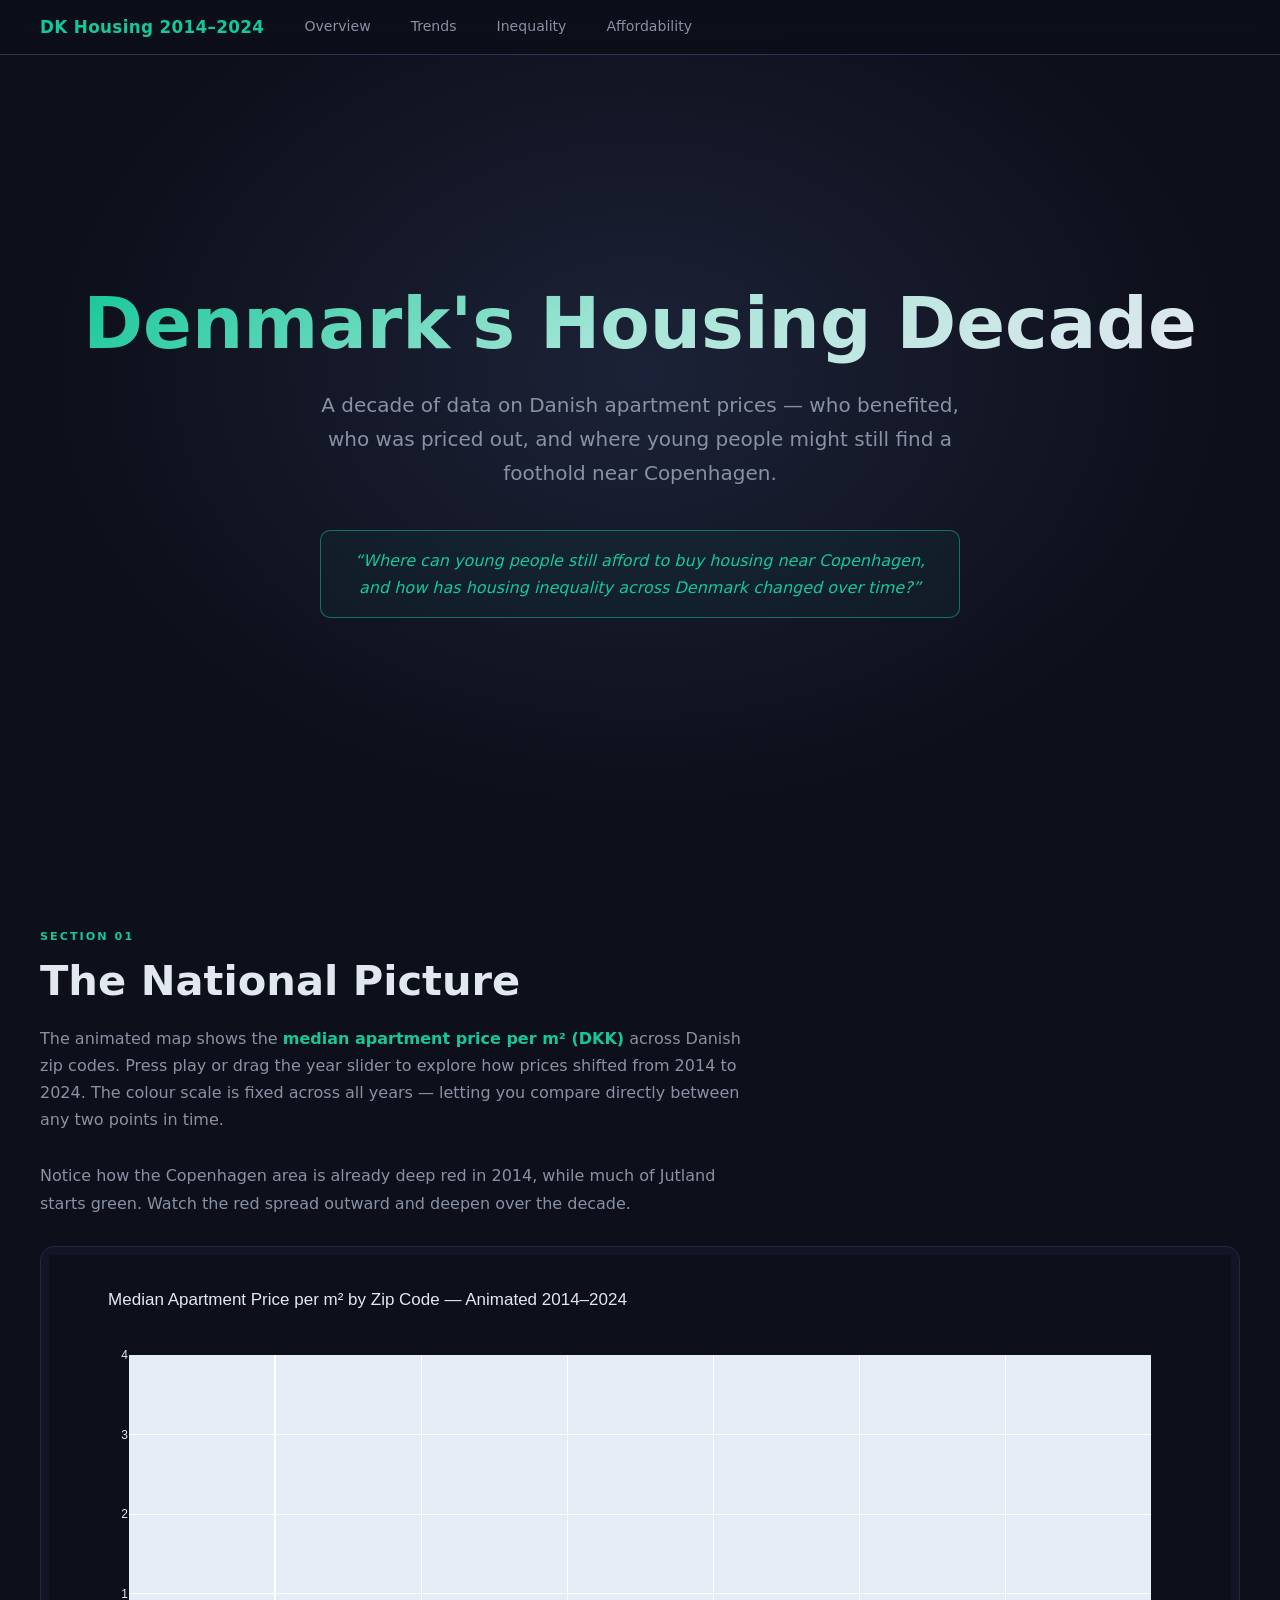
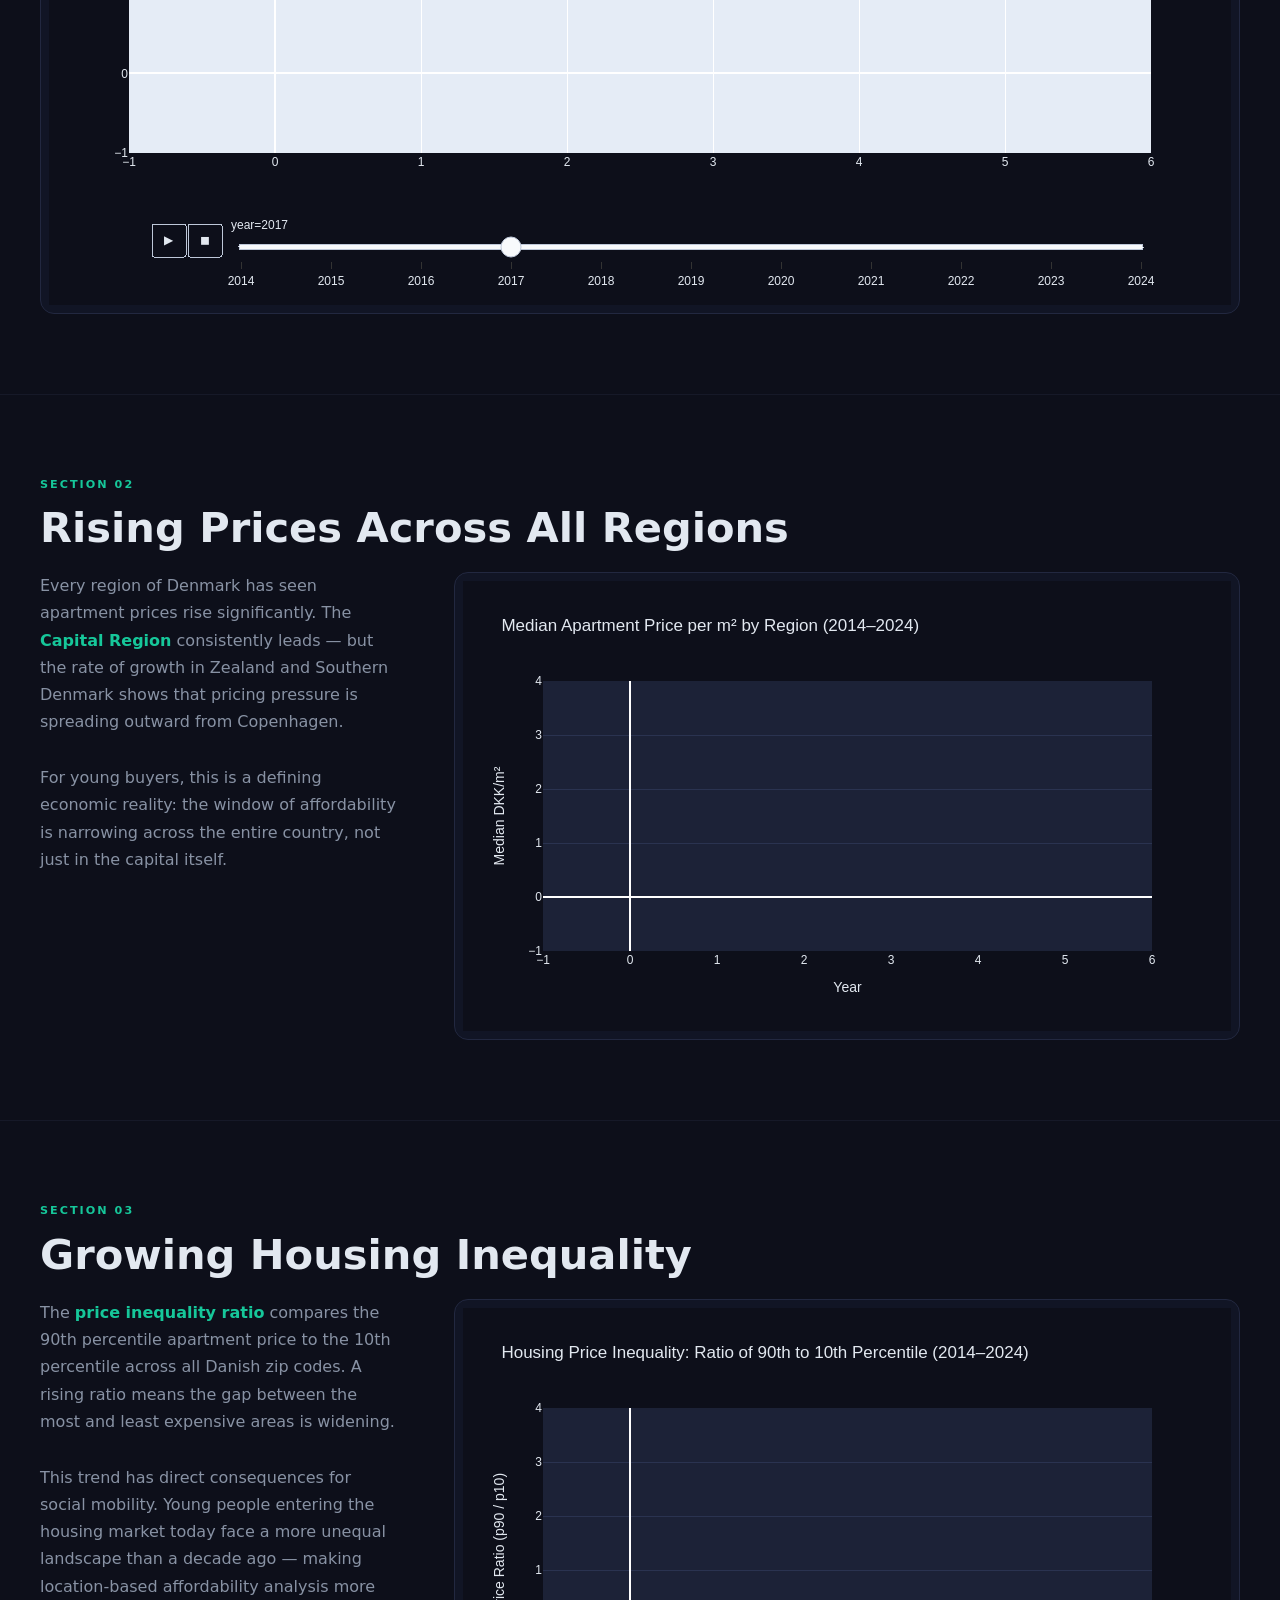
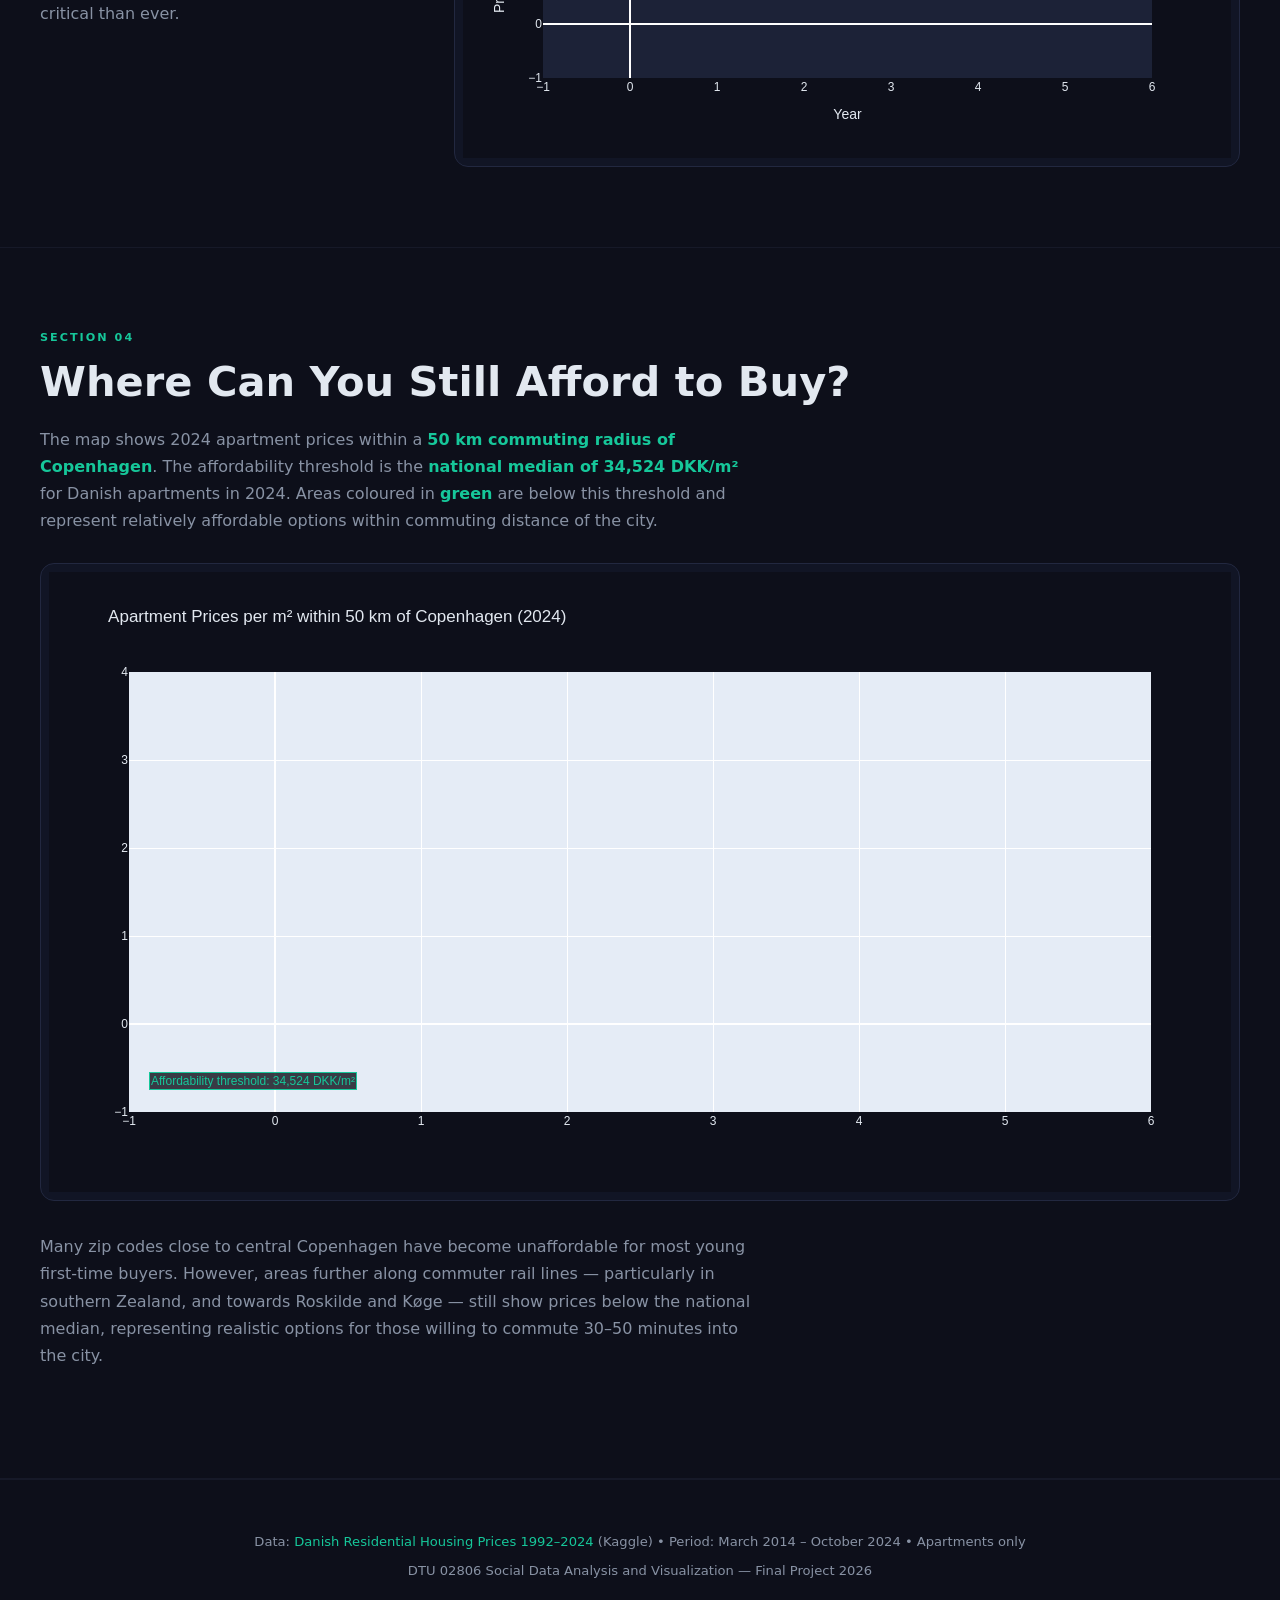
==== docs/index.html @ c6048ce7 "Add docs/index.html for GitHub Pages deployment Co-Authored-By: Claude Sonnet 4.6 <noreply@anthropic" ====
<!DOCTYPE html>
<html lang='en'>
<head>
  <meta charset='UTF-8'>
  <meta name='viewport' content='width=device-width, initial-scale=1.0'>
  <title>Denmark Housing Decade 2014–2024</title>
  <script src='https://cdn.plot.ly/plotly-latest.min.js'></script>
  <style>
    *, *::before, *::after { margin: 0; padding: 0; box-sizing: border-box; }
    html { scroll-behavior: smooth; }
    body { background: #0d0f1a; color: #e2e8f0; font-family: 'Segoe UI', system-ui, sans-serif; line-height: 1.7; }
    nav { position: sticky; top: 0; z-index: 100; background: rgba(13,15,26,0.92); backdrop-filter: blur(10px); border-bottom: 1px solid #2a3350; padding: 0.8rem 2.5rem; display: flex; align-items: center; gap: 2.5rem; }
    nav .logo { color: #16c79a; font-weight: 700; font-size: 1.05rem; text-decoration: none; letter-spacing: 0.02em; }
    nav a { color: #8892a4; text-decoration: none; font-size: 0.88rem; transition: color 0.2s; }
    nav a:hover { color: #16c79a; }
    .hero { min-height: 88vh; display: flex; flex-direction: column; justify-content: center; align-items: center; text-align: center; padding: 5rem 2rem; background: radial-gradient(ellipse at 50% 40%, #1c2237 0%, #0d0f1a 65%); }
    .hero h1 { font-size: clamp(2.2rem, 6vw, 4.5rem); font-weight: 800; line-height: 1.1; background: linear-gradient(140deg, #16c79a 0%, #a8e6d8 50%, #e2e8f0 100%); -webkit-background-clip: text; -webkit-text-fill-color: transparent; background-clip: text; margin-bottom: 1.5rem; }
    .hero .sub { font-size: clamp(1rem, 2.5vw, 1.25rem); color: #8892a4; max-width: 680px; margin-bottom: 2.5rem; }
    .hero .rq { font-size: 1rem; color: #16c79a; border: 1px solid rgba(22,199,154,0.5); border-radius: 10px; padding: 1rem 2rem; max-width: 640px; font-style: italic; background: rgba(22,199,154,0.05); }
    .section { max-width: 1350px; margin: 0 auto; padding: 5rem 2.5rem; border-bottom: 1px solid #161928; }
    .section-label { text-transform: uppercase; letter-spacing: 0.18em; font-size: 0.7rem; color: #16c79a; margin-bottom: 0.6rem; font-weight: 600; }
    .section h2 { font-size: clamp(1.6rem, 4vw, 2.6rem); font-weight: 700; color: #e2e8f0; margin-bottom: 1.2rem; line-height: 1.2; }
    .narrative { font-size: 1rem; color: #8892a4; max-width: 720px; margin-bottom: 1.8rem; }
    .split { display: grid; grid-template-columns: 1fr 2.2fr; gap: 3.5rem; align-items: start; }
    @media (max-width: 860px) { .split { grid-template-columns: 1fr; } }
    .chart-wrap { background: #111525; border: 1px solid #222840; border-radius: 14px; overflow: hidden; padding: 0.5rem; }
    .full-chart { background: #111525; border: 1px solid #222840; border-radius: 14px; padding: 0.5rem; margin-top: 1.5rem; overflow: hidden; }
    .hl { color: #16c79a; font-weight: 600; }
    footer { text-align: center; padding: 3rem 2rem 4rem; color: #8892a4; font-size: 0.82rem; border-top: 1px solid #161928; line-height: 2.2; }
    footer a { color: #16c79a; text-decoration: none; }
    footer a:hover { text-decoration: underline; }
  </style>
</head>
<body>

<nav>
  <a href='#top' class='logo'>DK Housing 2014–2024</a>
  <a href='#overview'>Overview</a>
  <a href='#trends'>Trends</a>
  <a href='#inequality'>Inequality</a>
  <a href='#affordability'>Affordability</a>
</nav>

<section class='hero' id='top'>
  <h1>Denmark's Housing Decade</h1>
  <p class='sub'>A decade of data on Danish apartment prices &mdash; who benefited, who was priced out, and where young people might still find a foothold near Copenhagen.</p>
  <p class='rq'>&ldquo;Where can young people still afford to buy housing near Copenhagen, and how has housing inequality across Denmark changed over time?&rdquo;</p>
</section>

<section class='section' id='overview'>
  <p class='section-label'>Section 01</p>
  <h2>The National Picture</h2>
  <p class='narrative'>The animated map shows the <span class='hl'>median apartment price per m&sup2; (DKK)</span> across Danish zip codes. Press play or drag the year slider to explore how prices shifted from 2014 to 2024. The colour scale is fixed across all years &mdash; letting you compare directly between any two points in time.</p>
  <p class='narrative'>Notice how the Copenhagen area is already deep red in 2014, while much of Jutland starts green. Watch the red spread outward and deepen over the decade.</p>
  <div class='full-chart'><div>                            <div id="7a8310d8-0411-41b0-a565-6539578265a7" class="plotly-graph-div" style="height:650px; width:100%;"></div>            <script>                window.PLOTLYENV=window.PLOTLYENV || {};                                if (document.getElementById("7a8310d8-0411-41b0-a565-6539578265a7")) {                    Plotly.newPlot(                        "7a8310d8-0411-41b0-a565-6539578265a7",                        [{"customdata":{"dtype":"f8","bdata":"[base64]\u002fpN++1ktAYHZPHhYqKUAAAAAAAKyQQAAAACDy8uZAAAAAAAAA8D\u002fJ5T+k39ZLQJkqGJXUKSlAAAAAAADAkEAAAADASjbbQAAAAAAAAPA\u002fAiuHFtnWS0AMk6mCUSkpQAAAAAAAQJFAAAAAwBgd4kAAAAAAAADwP+VhodY010tAXrpJDAIrKUAAAAAAAEyRQAAAAOA9F9ZAAAAAAAAA8D\u002flYaHWNNdLQNEi2\u002fl+KilAAAAAAABgkUAAAADgZSrnQAAAAAAAAAhAkDF3LSHXS0C30QDeAikpQAAAAAAAdJFAAAAAYKCS4UAAAAAAAADwP0i\[base64]\[base64]\u002fSL99HTjXS0ATYcPTKyUpQAAAAAAAyJJAAAAAoJbz4UAAAAAAAADwP+Y\u002fpN++1ktARwN4CyQoKUAAAAAAANCSQAAAAADo2NtAAAAAAAAA8D8730+Nl9ZLQC2yne+nJilAAAAAAADUkkAAAADARqnhQAAAAAAAAPA\u002fkQ96NqvWS0C6SQwCKycpQAAAAAAA2JJAAAAAALA15UAAAAAAAADwPx+F61G41ktADwu1pnknKUAAAAAAAOCSQAAAAOAsI+FAAAAAAAAAAECRD3o2q9ZLQBHHuriNJilAAAAAAADkkkAAAADAnC\u002fiQAAAAAAAAAhAEFg5tMjWS0ARx7q4jSYpQAAAAAAA6JJAAAAAgOOh4UAAAAAAAADwPx+F61G41ktAZmZmZmYmKUAAAAAAAOySQAAAAAC\u002f8uJAAAAAAAAA8D+C4seYu9ZLQLwFEhQ\u002fJilAAAAAAACUk0AAAACwPtbiQAAAAAAAABBA5fIf0m\[base64]\[base64]\u002fNQAAAAAAAAAhAKqkT0ETYS0ATYcPTKyUpQAAAAAAAKJVAAAAAEF7b3UAAAAAAAAAAQACRfvs62EtAMCqpE9AkKUAAAAAAACyVQAAAAMDhZt1AAAAAAAAA8D851sVtNNhLQNxoAG+BJClAAAAAAAAwlUAAAACgmIviQAAAAAAAAPA\u002fq8\u002fVVuzXS0BRa5p3nCIpQAAAAAAANJVAAAAAICtqz0AAAAAAAADwP4BIv30d2EtAF9nO91MjKUAAAAAAADiVQAAAAADRIuRAAAAAAAAAFEA6kst\[base64]\[base64]\u002fRs1ktA5WGh1jQvKUAAAAAAAOiVQAAAAAAbxuRAAAAAAAAAEEBL6gQ0EdZLQLG\u002f7J48LClAAAAAAAD8lUAAAAAgOLzkQAAAAAAAAPA\u002f5x2n6EjWS0A4Z0RpbzApQAAAAAAAAJZAAAAAcNvL40AAAAAAAAAYQMoyxLEu1ktAWKg1zTsuKUAAAAAAABiWQAAAAODm8edAAAAAAAAAEEA8vVKWIdZLQB\u002f0bFZ9LilAAAAAAAAclkAAAABAn0biQAAAAAAAAAhAyjLEsS7WS0DImLuWkC8pQAAAAAAAIJZAAAAAUH9M6EAAAAAAAAAAQAN4CyQo1ktA5IOezaovKUAAAAAAACiWQAAAAGBg\u002feRAAAAAAAAA8D\u002fZzvdT49VLQB\u002f0bFZ9LilAAAAAAAAwlkAAAABAaLrgQAAAAAAAABRALv8h\u002ffbVS0BYyjLEsS4pQAAAAAAAOJZAAAAAUFdC4UAAAAAAAAAQQGfV52or1ktAxf6ye\[base64]\u002fjQAAAAAAAAAhAWDm0yHbWS0Btxf6yezIpQAAAAAAAaJZAAAAAAADL4UAAAAAAAADwP6yL22gA10tAvw6cM6I0KUAAAAAAAHSWQAAAALBl4uhAAAAAAAAAAEA7AU2EDddLQBPyQc9mNSlAAAAAAACwlkAAAADgwtbiQAAAAAAAABxA5dAi2\u002fnWS0DCFyZTBSMpQAAAAAAAuJZAAAAAoOqI30AAAAAAAADwP5\u002fNqs\[base64]\u002fAlKUAAAAAAAGyYQAAAAOit1eFAAAAAAAAAAEB2cRsN4NVLQGdEaW\u002fwJSlAAAAAAABwmEAAAACQ2M3eQAAAAAAAAABAvHSTGATWS0Atsp3vpyYpQAAAAAAAgJhAAAAAQEUl4kAAAAAAAADwP\u002fYoXI\u002fC1UtA3GgAb4EkKUAAAAAAAJSYQAAAABAEmOBAAAAAAAAAGEAu\[base64]\u002fVn2utmLXS0Aj2\u002fl+ahwpQAAAAAAAjJlAAAAAYBpA20AAAAAAAADwPx04Z0Rp10tAeJyiI7kcKUAAAAAAAMiZQAAAAKCLTuVAAAAAAAAA8D\u002fLEMe6uNVLQM4ZUdobHClAAAAAAADMmUAAAACgG8raQAAAAAAAAPA\u002fgy9MpgrWS0CqglFJnSApQAAAAAAA1JlAAAAAwLMJ4UAAAAAAAADwP7x0kxgE1ktAyAc9m1UfKUAAAAAAAOCZQAAAAHA0huFAAAAAAAAAAEA9LNSa5tVLQFvTvOMUHSlAAAAAAADkmUAAAABgYQzjQAAAAAAAAPA\u002fhJ7Nqs\u002fVS0DNO07RkRwpQAAAAAAA8JlAAAAAQL3S30AAAAAAAAAIQPYoXI\u002fC1UtAJXUCmggbKUAAAAAAAASaQAAAAKBul+NAAAAAAAAAHEDoaiv2l9VLQAwCK4cWGSlAAAAAAAAImkAAAAAA4DnTQAAAAAAAACJAkst\u002fSL\u002fVS0BGtvP91BgpQAAAAAAAFJpAAAAAQNZ44EAAAAAAAADwPxPyQc9m1UtAKqkT0EQYKUAAAAAAABiaQAAAAMBh\u002f+NAAAAAAAAA8D9MN4lBYNVLQGQ730+NFylAAAAAAAAomkAAAABQ3O7dQAAAAAAAABhAIbByaJHVS0AtQxzr4hYpQAAAAAAAkJpAAAAAyGuT4EAAAAAAAAAQQARWDi2y1UtAdCSX\[base64]\u002fWYY41sXVS0DZX3ZPHhYpQAAAAAAAcJtAAAAAgNExxkAAAAAAAADwPwRWDi2y1UtAE\[base64]\[base64]\u002fWS0Dy0k1iEBgpQAAAAAAAjJxAAAAAAIpA4EAAAAAAAADwPwMJih9j1ktAZ9XnaisWKUAAAAAAAJScQAAAAGCVg+JAAAAAAAAA8D8tIR\u002f0bNZLQKJFtvP9FClAAAAAAADonEAAAACg45ThQAAAAAAAABBAdCSX\u002f5DWS0Bos+pztRUpQAAAAAAA7JxAAAAA4LYu40AAAAAAAAAUQFg5tMh21ktA3NeBc0YUKUAAAAAAAPCcQAAAAMDEReFAAAAAAAAA8D+DUUmdgNZLQBZqTfOOEylAAAAAAAD4nEAAAAAQ5snkQAAAAAAAAABAWDm0yHbWS0AZ4lgXtxEpQAAAAAAA\[base64]\u002fIf3WS0ArhxbZzhcpQAAAAAAATJ1AAAAA4DOR5EAAAAAAAAAAQJCg+DHm1ktA845TdCQXKUAAAAAAAFidQAAAAIB8dORAAAAAAAAA8D9m9+RhodZLQJ\u002fNqs\u002fVFilAAAAAAABcnUAAAACAP7\u002fdQAAAAAAAACJAnl4pyxDXS0BGtvP91BgpQAAAAAAAsJ1AAAAAIElw4UAAAAAAAADwP0mdgCbC1ktAXI\u002fC9SgcKUAAAAAAALidQAAAAPA0EORAAAAAAAAAAEC7Jw8LtdZLQA3gLZCgGClAAAAAAAC8nUAAAABgcmLkQAAAAAAAAPA\u002fLbKd76fWS0Ap7Q2+MBkpQAAAAAAAwJ1AAAAAIGGF4kAAAAAAAAAcQNiBc0aU1ktARPrt68AZKUAAAAAAAMSdQAAAAGD1beNAAAAAAAAA8D8f9GxWfdZLQAtGJXUCGilAAAAAAADQnUAAAABAVinhQAAAAAAAABRAn6ut2F\u002fWS0CWIY51cRspQAAAAAAA2J1AAAAAsDUx4UAAAAAAAAAAQIJzRpT21ktAJzEIrBwaKUAAAAAAANydQAAAAABgWuhAAAAAAAAA8D90tRX7y9ZLQJm7lpAPGilAAAAAAADgnUAAAACgG3fjQAAAAAAAAPA\u002f9P3UeOnWS0BDHOviNhopQAAAAAAA5J1AAAAAYPV54UAAAAAAAADwP2aIY13c1ktA7Z48LNQaKUAAAAAAAOydQAAAAGDrst9AAAAAAAAA8D\u002fJ5T+k39ZLQNDVVuwvGylAAAAAAADwnUAAAABgRMThQAAAAAAAAPA\u002fguLHmLvWS0CVZYhjXRwpQAAAAAAA9J1AAAAA4PLY5UAAAAAAAADwP8pUwaik1ktAeHqlLEMcKUAAAAAAAACeQAAAAAAhFeRAAAAAAAAA8D\u002fXo3A9CtdLQHzysFBrGilAAAAAAAAMnkAAAADAbSjKQAAAAAAAAPA\u002fHqfoSC7XS0BE+u3rwBkpQAAAAAAAoJ5AAAAAIGGF4kAAAAAAAAAsQB3J5T+k10tAQxzr4jYaKUAAAAAAAKSeQAAAAKAUIeFAAAAAAAAA8D8QejarPtdLQIBIv30dGClAAAAAAACwnkAAAADAqR7TQAAAAAAAAAhAK\u002faX3ZPXS0B\u002farx0kxgpQAAAAAAAtJ5AAAAAIKFM5EAAAAAAAADwP6yt2F9210tAKcsQx7oYKUAAAAAAALieQAAAALDx+9tAAAAAAAAAAECsrdhfdtdLQAtGJXUCGilAAAAAAADInkAAAADAqy\u002fhQAAAAAAAAAhA8x\u002fSb1\[base64]\u002f1UAAAAAAAABXQAn5oGez2ktABcWPMXcNKUAAAAAAACSjQAAAAAAhcd1AAAAAAADAV0D7XG3F\u002ftJLQFHaG3xhEilAAAAAAACIo0AAAADwK\u002f7WQAAAAAAAAFlA+FPjpZvUS0BVwaikTgApQAAAAAAAUKRAAAAAoCSxzkAAAAAAAAA3QOVhodY010tAdLUV+8vOKEAAAAAAAFqkQAAAAMDvqs1AAAAAAAAAFECzDHGsi9NLQBZqTfOO0yhAAAAAAABkpEAAAACg7zTQQAAAAAAAgEpAcRsN4C3YS0D0\u002fdR46eYoQAAAAAAAeKRAAAAA8HLqx0AAAAAAAAAYQK+UZYhj1UtAppvEILCyKEAAAAAAAIKkQAAAAFBKKc1AAAAAAAAAEEBCz2bV59JLQH2utmJ\u002fuShAAAAAAACMpEAAAADAGhfKQAAAAAAAgEtAMzMzMzPTS0BNhA1Pr5QoQAAAAAAAlqRAAAAAEA71yEAAAAAAAAA6QK36XG3FzktA5\u002fup8dKtKEAAAAAAAKCkQAAAAEBiFMhAAAAAAAAAHEBPHhZqTdNLQKHWNO84ZShAAAAAAAC0pEAAAAAQdQfRQAAAAAAAAEdAfa62Yn\[base64]\u002f7J48zChAAAAAAAB8pUAAAAAAAEDPQAAAAAAAACpAEhQ\u002fxtzdS0DYgXNGlLYoQAAAAAAAkKVAAAAAIGRh1EAAAAAAAAAcQA6+MJkq4EtA+Q\u002fpt6+jKEAAAAAAAJqlQAAAACC2udFAAAAAAAAAGED1SlmGON5LQNUJaCJsmChAAAAAAACkpUAAAAAgO4\u002fVQAAAAAAAgEdAD5wzorTPS0BkXdxGAzgpQAAAAAAAzqVAAAAA4Gpl3EAAAAAAAAAcQOzAOSNKy0tAzojS3uBLKUAAAAAAAOClQAAAAGA\u002fodhAAAAAAACAVkAHzhlR2uNLQLwFEhQ\[base64]\[base64]\[base64]\u002fKdAAAAAAMsx00AAAAAAAAAqQERpb\[base64]\u002fdLQBPyQc9mlShAAAAAAAD0qkAAAABgnYvUQAAAAAAAACRAc9cS8kHvS0BR2ht8YbIoQAAAAAAACKtAAAAAwPvX0kAAAAAAAAA6QN21hHzQ60tAJLn8h\[base64]\u002fk8h\[base64]\u002fPZtXnaptLQHzysFBr+iZAAAAAAACasEAAAABgIHPmQAAAAAAAACZAK\[base64]\u002fZLQGWqYFRSRydAAAAAAACosUAAAADAzg\u002fTQAAAAAAAAABAsi5uowHcS0DA7J48LPQmQAAAAAAAtrFAAAAAAABY20AAAAAAAAAUQMbctYR84EtA6Gor9pfdJkAAAAAAAMaxQAAAAHD56NVAAAAAAAAAGECLbOf7qelLQAHeAgmK\u002fyZAAAAAAADQsUAAAACA9ji6QAAAAAAAAPA\u002f2c73U+PtS0Ba9bnaih0nQAAAAAAA27FAAAAA6LCzxUAAAAAAAAAAQCGwcmiR5UtAWmQ7308tJ0AAAAAAAN2xQAAAAKATsc9AAAAAAAAAAEAkufyH9PNLQECk374OHCdAAAAAAADnsUAAAAAAgDG3QAAAAAAAAPA\u002fB\u002fAWSFD8S0ALJCh+jLkmQAAAAAAA+LFAAAAAINv10EAAAAAAAABDQNDVVuwvu0tAn82qz9VWKEAAAAAAACCyQAAAAAAAINxAAAAAAAAAMUBWfa62Yp9LQD0K16NwPShAAAAAAAAsskAAAACgpQnCQAAAAAAAAPA\u002fTRWMSuqsS0D3Bl+YTHUoQAAAAAAALrJAAAAAYFXn4UAAAAAAAADwP0ATYcPTm0tA4C2QoPhRKEAAAAAAADSyQAAAAGBB8rtAAAAAAAAA8D+6awn5oKdLQDcawFsgwShAAAAAAAA\u002fskAAAAAgU923QAAAAAAAAPA\u002fw\u002fUoXI+yS0CdEaW9wZcoQAAAAAAASbJAAAAAsNMsxkAAAAAAAAAAQJT2Bl+YtEtADk+vlGVIKEAAAAAAAEuyQAAAAAAAvLtAAAAAAAAA8D9xGw3gLaBLQKyt2F92DyhAAAAAAABSskAAAACgDjvmQAAAAAAAABRAmpmZmZmpS0A4Z0Rpb\u002fAnQAAAAAAAXLJAAAAAwFvowEAAAAAAAIBKQL8OnDOinEtAnzws1JqGJ0AAAAAAAHCyQAAAAGBVWLRAAAAAAAAA8D9YqDXNO45LQB3J5T+kHyhAAAAAAAB\u002fskAAAACgJO3UQAAAAAAAAPA\u002fZ0Rpb\u002fCFS0D5MeauJSQoQAAAAAAAmLJAAAAA4K\u002fyxUAAAAAAAAAgQIofY+5agktAMZkqGJXUJ0AAAAAAAKyyQAAAAOCVw+FAAAAAAAAAGECt+lxtxX5LQGiR7Xw\u002flShAAAAAAADAskAAAADAJRfSQAAAAAAAgERAtFn1udpiS0D4U+Olm8QnQAAAAAAA6LJAAAAAQBcVt0AAAAAAAADwPwdfmEwVdEtATYQNT6+0J0AAAAAAAPKyQAAAAEA7JNBAAAAAAAAAFEBTBaOSOnFLQKTfvg6cEyhAAAAAAAAks0AAAADAUZ\u002fAQAAAAAAAACJAYHZPHhZqS0D+ZffkYUEmQAAAAAAAOLNAAAAAIJus10AAAAAAAAAwQNcS8kHPZktAdZMYBFaOJkAAAAAAAEKzQAAAAOB7U+FAAAAAAAAAJkAldQKaCGNLQHQkl\u002f+Q\u002fiZAAAAAAABgs0AAAAAA0PTHQAAAAAAAABBAtFn1udpaS0AQejarPvcmQAAAAAAAiLNAAAAAsH333EAAAAAAAIBnQBZqTfOOs0tAYhBYObTIJEAAAAAAAFC0QAAAAECSKMdAAAAAAAAAFEDtDb4wmbJLQA5Pr5RlqCRAAAAAAABatEAAAACgqkbAQAAAAAAAAPA\u002fhetRuB61S0DjNhrAW6AkQAAAAAAAbrRAAAAAABpt2UAAAAAAAAA4QFTjpZvEsEtAPZtVn6vNJEAAAAAAAIK0QAAAACBNtchAAAAAAAAALkDZzvdT461LQM6qz9VWrCRAAAAAAACMtEAAAADA3K3hQAAAAAAAABxAB\u002fAWSFCsS0BkzF1LyMckQAAAAAAAlrRAAAAAoOHMvEAAAAAAAAAmQMiYu5aQt0tAYqHWNO+4JEAAAAAAALS0QAAAAJB7RtNAAAAAAAAAEED9h\u002fTb17lLQAdfmEwVTCVAAAAAAAAEtUAAAACI3HnEQAAAAAAAABBAio7k8h\u002fCS0AOvjCZKlglQAAAAAAAGLVAAAAAgI2kxEAAAAAAAAAIQBDpt68Dx0tAVTAqqRMwJEAAAAAAAHy1QAAAAGCb1OFAAAAAAAAAO0B\u002f+zpwzsBLQLpJDAIrhyNAAAAAAACutUAAAACgJM\[base64]\u002fQM6I0t7go0tA9wZfmEzVI0AAAAAAAP+1QAAAAECxi7xAAAAAAAAA8D8YJlMFo5pLQJf\u002fkH77+iNAAAAAAAAotkAAAAAA6722QAAAAAAAAPA\[base64]\u002fdJHZLQCV1ApoIeyVAAAAAAAAvt0AAAAAA8bjMQAAAAAAAAPA\u002fRwN4CyRgS0DIBz2bVV8lQAAAAAAASLdAAAAAwE4M3kAAAAAAAAAmQPYoXI\[base64]\u002f7J48DCNAAAAAAAA4uEAAAAAQqCPbQAAAAAAAAFFATmIQWDmES0DFjzF3LeEiQAAAAAAAVrhAAAAAqAyswUAAAAAAAAAQQPCnxks3iUtAZ0Rpb\u002fClIkAAAAAAAGC4QAAAAID1M85AAAAAAAAAIkDJdr6fGodLQGiR7Xw\u002f9SFAAAAAAAB1uEAAAACAn4XEQAAAAAAAAAhA5dAi2\[base64]\u002f7J48hEtAiPTb14GTI0AAAAAAAEa5QAAAAGDbItJAAAAAAAAA8D96Nqs+V3NLQH0\u002fNV666SNAAAAAAABuuUAAAACgF3fHQAAAAAAAAPA\[base64]\[base64]\u002fGQRWDi3CS0C0WfW52uogQAAAAAAAS7pAAAAAYElz1EAAAAAAAAAAQCSX\u002f5B+u0tACD2bVZ8rIUAAAAAAAFS6QAAAAJAEmd5AAAAAAAAAKECjkjoBTbxLQPCnxks3aSFAAAAAAABhukAAAAAAgE\u002fCQAAAAAAAAPA\[base64]\u002fxm00gLfQS0Aep+hILr8gQAAAAAAA1rpAAAAAIE5lykAAAAAAAAAQQAKaCBue5ktABTQRNjw9IUAAAAAAAPS6QAAAACCqENpAAAAAAAAALkDr4jYawPtLQHKKjuTy\u002fyBAAAAAAAAIu0AAAAAAAGq4QAAAAAAAAPA\[base64]\u002fkP67esAIUAAAAAAAES7QAAAAIAd5t1AAAAAAAAAJECoNc07ThlMQNzXgXNGlCBAAAAAAABOu0AAAADgBWbRQAAAAAAAAPA\u002fklz+Q\u002folTEDmP6Tfvm4gQAAAAAAAWLtAAAAAwPOf0EAAAAAAAIBBQEdy+Q\[base64]\u002fyNAAAAAAAD4u0AAAABgWwrUQAAAAAAAAPA\u002fklz+Q\u002frtS0A1XrpJDAIjQAAAAAAAILxAAAAA4K9gyUAAAAAAAAAYQKg1zTtO4UtA8rBQa5rXIUAAAAAAAFy8QAAAAMBuCN1AAAAAAAAA8D+kcD0K1+tLQNBE2PD0yiFAAAAAAACbvEAAAADIp\u002f7CQAAAAAAAABBAhlrTvOPsS0AAAAAAAIAiQAAAAAAAorxAAAAAAM8kwkAAAAAAAAAIQAHeAgmK90tAuB6F61E4IkAAAAAAAOi8QAAAAMDVXdJAAAAAAADAU0B+jLlrCRFMQG3F\u002frJ78iFAAAAAAAAGvUAAAAAAAJXFQAAAAAAAADlAqaROQBMRTEBUUiegiVAiQAAAAAAAEb1AAAAAYLK9v0AAAAAAAAAAQLN78rBQE0xAtTf4wmSKIkAAAAAAABu9QAAAAGDY5OtAAAAAAAAA8D\u002fdtYR80BtMQCQofoy5CyJAAAAAAAAuvUAAAAAAAEC\u002fQAAAAAAAAPA\u002fRPrt68ApTECb5h2n6GgiQAAAAAAAQr1AAAAA0HzWw0AAAAAAAAAQQNBE2PD0IkxAJJf\u002fkH6bIUAAAAAAAEy9QAAAAIAc38dAAAAAAACARkBYObTIdi5MQFFrmnecQiFAAAAAAACwvUAAAAAgyFTBQAAAAAAAACJA16NwPQo\u002fTEDbiv1l9yQhQAAAAAAAxL1AAAAAoIHsxkAAAAAAAAAwQGiR7Xw\u002fRUxAL90kBoGVIEAAAAAAABS+QAAAAMAtG9dAAAAAAAAAM0B4CyQofnxMQDj4wmSqQCFAAAAAAAB4vkAAAACgJM\u002fZQAAAAAAAAERAm1Wfq61ITEB6xyk6kgsiQAAAAAAAqr5AAAAAgIjWv0AAAAAAAAAIQMuhRbbzPUxAvsEXJlNFIkAAAAAAALS+QAAAABDcd71AAAAAAAAAAEAfhetRuE5MQKK0N\u002fjCpCFAAAAAAAC+vkAAAACgHmTDQAAAAAAAACBAlPYGX5hcTEAKaCJsePohQAAAAAAA3L5AAAAAAABq2EAAAAAAAAA2QABvgQTFZ0xACtejcD2qIUAAAAAAAEC\u002fQAAAAIDuENxAAAAAAABwc0DP91PjpRNMQEcDeAskaCRAAAAAAAAEwEAAAADQgBDYQAAAAAAAAExADr4wmSoYTEBv8IXJVGEkQAAAAAAACcBAAAAAwKMe1kAAAAAAAAAoQKCJsOHpFUxAGQRWDi1SJEAAAAAAAA7AQAAAAJCp\u002fdBAAAAAAAAAKECHp1fKMhRMQEdy+Q\[base64]\u002fkP67esgTEAJih9j7rojQAAAAAAAh8BAAAAAAAD55UAAAAAAAADwP1+YTBWMEkxAdQKaCBv+I0AAAAAAgIvAQAAAAGD0ZMZAAAAAAAAAAEBRa5p3nBpMQE5iEFg5FCRAAAAAAACawEAAAAAACnnRQAAAAAAAADFABOeMKO01TEAdyeU\u002fpL8lQAAAAAAApMBAAAAA4LC910AAAAAAAADwPwMJih9jHkxA9GxWfa52JEAAAAAAgK7AQAAAAMBx39BAAAAAAAAAFEBuowG8BSJMQIy5awn5oCRAAAAAAICvwEAAAAAAQCTEQAAAAAAAAAhA\u002fyH99nUoTEDl8h\u002fSb58kQAAAAAAAsMBAAAAAgGkZz0AAAAAAAAAQQPd14JwRLUxAc9cS8kGvJEAAAAAAgMLAQAAAAKB6Qs5AAAAAAAAAHEDpt68D5zRMQNO84xQdKSVAAAAAAADMwEAAAACAJynaQAAAAAAAgEJAEqW9wRcWTEAi\u002ffZ14BwjQAAAAAAA1sBAAAAAlERZ0EAAAAAAAAAgQPhT46WbJExAwaikTkDTIkAAAAAAAOrAQAAAAGAnd9FAAAAAAAAAMUDpSC7\u002fIQVMQHh6pSxD3CNAAAAAAAD0wEAAAACgqr3hQAAAAAAAABxAF9nO91MLTED4U+Olm4QjQAAAAAAA\u002fsBAAAAAADG900AAAAAAAEBXQJ+rrdhf7ktAb4EExY+xI0AAAAAAAAnBQAAAAFDrXspAAAAAAAAAIECmCkYldeJLQJ2AJsKGZyNAAAAAAAASwUAAAABQhErIQAAAAAAAABhA3GgAb4H8S0DMXUvIBz0jQAAAAAAAGMFAAAAA4Ikr7EAAAAAAAAAqQPkx5q4l\u002fEtA\[base64]\[base64]\u002fQD7o2az6PExA+MJkqmD0I0AAAAAAAHHBQAAAADCt\[base64]\[base64]\u002flIeFWtOMTEA1XrpJDCIkQAAAAAAAOcJAAAAAIB6uxEAAAAAAAADwP1dbsb\[base64]\u002ff4AuTqZJMQF1txf6yeyNAAAAAAAB6wkAAAADwEyLHQAAAAAAAABBAyxDHuriNTEBEaW\u002fwhQkjQAAAAAAAhMJAAAAAoNiYxUAAAAAAAAAIQClcj8L1sExAIv32deB8I0AAAAAAAInCQAAAAMA7y+JAAAAAAAAAEEDCFyZTBZtMQLsnDwu1RiNAAAAAAACKwkAAAABgVavLQAAAAAAAACpAVFInoImgTEDZPXlYqDUjQAAAAAAAjsJAAAAAkG0\u002f0EAAAAAAAAAyQCbkg57NUkxAgQTFjzGXI0AAAAAAAJ3CQAAAAND5DcJAAAAAAAAAEEDRItv5fnJMQPkP6bevoyNAAAAAAACswkAAAAAge27cQAAAAAAAABhA8tJNYhBgTECYTBWMSmokQAAAAAAAs8JAAAAAAL5+0kAAAAAAAAAIQMRCrWneaUxA5BQdyeU\u002fJEAAAAAAAMDCQAAAACCbrLdAAAAAAAAACECBBMWPMWdMQAN4CyQo\u002fiJAAAAAAADKwkAAAADgDHW2QAAAAAAAAABARrbz\u002fdRYTEB6Nqs+V\[base64]\u002faX3btMQEa28\u002f3UeCRAAAAAAABWw0AAAACg5FHWQAAAAAAAADxARpT2Bl+4TEDD0ytlGQIlQAAAAAAAasNAAAAAwG2ZvEAAAAAAAAAcQL6fGi\u002fdpExADwu1pnkHJkAAAAAAAIPDQAAAACBCm9RAAAAAAAAAIEB4eqUsQ9xMQMcpOpLLHyVA","shape":"471, 5"},"hovertemplate":"\u003cb\u003e%{hovertext}\u003c\u002fb\u003e\u003cbr\u003e\u003cbr\u003eyear=2014\u003cbr\u003eTransactions=%{customdata[2]}\u003cbr\u003ezip_code=%{customdata[0]}\u003cbr\u003eMedian DKK\u002fm\u00b2=%{marker.color:.0f}\u003cextra\u003e\u003c\u002fextra\u003e","hovertext":["K\u00f8benhavn K","K\u00f8benhavn K","K\u00f8benhavn K","K\u00f8benhavn K","K\u00f8benhavn K","K\u00f8benhavn K","K\u00f8benhavn K","K\u00f8benhavn K","K\u00f8benhavn K","K\u00f8benhavn K","K\u00f8benhavn K","K\u00f8benhavn K","K\u00f8benhavn K","K\u00f8benhavn K","K\u00f8benhavn K","K\u00f8benhavn K","K\u00f8benhavn K","K\u00f8benhavn K","K\u00f8benhavn K","K\u00f8benhavn K","K\u00f8benhavn K","K\u00f8benhavn K","K\u00f8benhavn K","K\u00f8benhavn K","K\u00f8benhavn K","K\u00f8benhavn K","K\u00f8benhavn K","K\u00f8benhavn K","K\u00f8benhavn K","K\u00f8benhavn K","K\u00f8benhavn K","K\u00f8benhavn K","K\u00f8benhavn K","K\u00f8benhavn K","K\u00f8benhavn K","K\u00f8benhavn K","K\u00f8benhavn K","K\u00f8benhavn K","K\u00f8benhavn K","K\u00f8benhavn K","K\u00f8benhavn K","K\u00f8benhavn K","K\u00f8benhavn K","K\u00f8benhavn K","K\u00f8benhavn K","K\u00f8benhavn K","K\u00f8benhavn K","K\u00f8benhavn K","K\u00f8benhavn K","K\u00f8benhavn K","K\u00f8benhavn K","K\u00f8benhavn K","K\u00f8benhavn K","K\u00f8benhavn K","K\u00f8benhavn K","K\u00f8benhavn K","K\u00f8benhavn K","K\u00f8benhavn K","K\u00f8benhavn K","K\u00f8benhavn K","K\u00f8benhavn K","K\u00f8benhavn K","K\u00f8benhavn K","K\u00f8benhavn K","K\u00f8benhavn K","K\u00f8benhavn K","K\u00f8benhavn K","K\u00f8benhavn K","K\u00f8benhavn K","K\u00f8benhavn K","K\u00f8benhavn K","K\u00f8benhavn K","K\u00f8benhavn K","K\u00f8benhavn K","K\u00f8benhavn K","K\u00f8benhavn K","K\u00f8benhavn K","K\u00f8benhavn K","K\u00f8benhavn K","K\u00f8benhavn K","K\u00f8benhavn V","K\u00f8benhavn V","K\u00f8benhavn V","K\u00f8benhavn V","K\u00f8benhavn V","K\u00f8benhavn V","K\u00f8benhavn V","K\u00f8benhavn V","K\u00f8benhavn V","K\u00f8benhavn V","K\u00f8benhavn V","K\u00f8benhavn V","K\u00f8benhavn V","K\u00f8benhavn V","K\u00f8benhavn V","K\u00f8benhavn V","K\u00f8benhavn V","K\u00f8benhavn V","K\u00f8benhavn V","K\u00f8benhavn V","K\u00f8benhavn V","K\u00f8benhavn V","K\u00f8benhavn V","K\u00f8benhavn V","K\u00f8benhavn V","K\u00f8benhavn V","K\u00f8benhavn V","K\u00f8benhavn V","K\u00f8benhavn V","K\u00f8benhavn V","K\u00f8benhavn V","K\u00f8benhavn V","K\u00f8benhavn V","K\u00f8benhavn V","K\u00f8benhavn V","K\u00f8benhavn V","K\u00f8benhavn V","Frederiksberg C","Frederiksberg C","Frederiksberg C","Frederiksberg C","Frederiksberg C","Frederiksberg C","Frederiksberg C","Frederiksberg C","Frederiksberg C","Frederiksberg C","Frederiksberg C","Frederiksberg C","Frederiksberg C","Frederiksberg C","Frederiksberg C","Frederiksberg C","Frederiksberg C","Frederiksberg C","Frederiksberg C","Frederiksberg C","Frederiksberg C","Frederiksberg C","Frederiksberg C","Frederiksberg C","Frederiksberg C","Frederiksberg C","Frederiksberg C","Frederiksberg C","Frederiksberg C","Frederiksberg C","Frederiksberg C","Frederiksberg C","Frederiksberg C","Frederiksberg C","Frederiksberg C","Frederiksberg C","Frederiksberg C","Frederiksberg C","Frederiksberg C","Frederiksberg C","Frederiksberg C","Frederiksberg C","Frederiksberg C","Frederiksberg C","Frederiksberg C","Frederiksberg C","Frederiksberg C","Frederiksberg C","Frederiksberg C","Frederiksberg C","Frederiksberg C","Frederiksberg C","Frederiksberg C","Frederiksberg","K\u00f8benhavn A","Nordhavn","K\u00f8benhavn N","K\u00f8benhavn S","K\u00f8benhavn NV","K\u00f8benhavn SV","Valby","Glostrup","Br\u00f8ndby","R\u00f8dovre","Albertslund","Vallensb\u00e6k","Taastrup","Ish\u00f8j","Hedehusene","Hvidovre","Vallensb\u00e6k Strand","Greve","Solr\u00f8d Strand","Karlslunde","Br\u00f8nsh\u00f8j","Vanl\u00f8se","Herlev","Skovlunde","Ballerup","M\u00e5l\u00f8v","Sm\u00f8rum","Kastrup","Drag\u00f8r","Kongens Lyngby","Gentofte","Virum","Holte","N\u00e6rum","S\u00f8borg","Dysseg\u00e5rd","Bagsv\u00e6rd","Hellerup","Charlottenlund","Klampenborg","Skodsborg","Vedb\u00e6k","Rungsted Kyst","H\u00f8rsholm","Kokkedal","Niv\u00e5","Helsing\u00f8r","Humleb\u00e6k","Esperg\u00e6rde","Snekkersten","Hornb\u00e6k","Helsinge","Gr\u00e6sted","Gilleleje","Frederiksv\u00e6rk","Hundested","Hiller\u00f8d","Aller\u00f8d","Birker\u00f8d","Fredensborg","V\u00e6rl\u00f8se","Farum","Slangerup","Frederikssund","Alstykke","Stenl\u00f8se","Veks\u00f8 Sj\u00e6lland","R\u00f8nne","Roskilde","Skibby","Ringsted","Viby Sj\u00e6lland","Glums\u00f8","Sor\u00f8","Slagelse","Kors\u00f8r","Sk\u00e6lsk\u00f8r","Rude","Fuglebjerg","H\u00f8ng","G\u00f8rlev","Stenlille","Holb\u00e6k","Lejre","Hvals\u00f8","Kalundborg","M\u00f8rk\u00f8v","Jyderup","Jerslev Sj\u00e6lland","Nyk\u00f8bing Sj","Svinninge","H\u00f8rve","Asn\u00e6s","Vig","Grevinge","H\u00f8jby","Sj\u00e6llands Odde","K\u00f8ge","Faxe","H\u00e5rlev","Faxe Ladeplads","Store Heddinge","Str\u00f8by","Herf\u00f8lge","R\u00f8nnede","Haslev","N\u00e6stved","Pr\u00e6st\u00f8","Mern","Vordingborg","Stege","Nyk\u00f8bing F","N\u00f8rre Alslev","Stubbek\u00f8bing","Nakskov","S\u00f8llested","Maribo","Holeby","Odense C","Odense V","Odense NV","Odense M","Odense SV","Odense S","Odense N","Kerteminde","Dalby","Bogense","Middelfart","Langeskov","Aarup","Ejby","Faaborg","Assens","Ebberup","Broby","Svendborg","Ringe","Stenstrup","\u00c3\u0085rslev","Nyborg","Arb\u00e6k","Hesselager","Rudk\u00f8bing","Bagenkop","Marstal","Kolding","Egtved","Christiansfeld","Haderslev","Aabenraa","R\u00f8dekro","L\u00f8gumkloster","Bredebro","T\u00f8nder","Gr\u00e5sten","Broager","Egernsund","Padborg","S\u00f8nderborg","Nordborg","Sydals","Gram","Toftlund","Agerskov","Sommersted","Vamdrup","Vejen","Lunderskov","G\u00f8rding","Esbjerg","Esbjerg N","Tj\u00e6reborg","Bramming","Agerb\u00e6k","Ribe","Gredstedbro","R\u00f8m\u00f8","Varde","N\u00f8rre Nebel","Janderup Vestj","Algod","Skjern","Videb\u00e6k","Lem St","Ringk\u00f8bing","Hvide Sande","Spjald","Tim","Ulfborg","Fredericia","B\u00f8rkop","Vejle","Vejle Ast","Juelsminde","T\u00f8rring","Grindsted","S\u00f8nder Omme","Give","Brande","Herning","Ikast","Bording","Sunds","Karup J","Aulum","Holstebro","Struer","Lemvig","Thisted","Skive","Stoholm Jyll","Sp\u00f8ttrup","Roslev","Nyk\u00f8bing M","Aarhus C","Aarhus N","Aarhus V","Brabrand","\u00c3\u0085byh\u00f8j","Risskov","Eg\u00e5","Viby J","H\u00f8jbjerg","Odder","Sams\u00f8","H\u00f8rning","Hadsten","Tilst","Ebeltoft","R\u00f8nde","Hammel","Harlev J","Sabro","Grenaa","Lystrup","Sk\u00f8dstrup","Hornslet","M\u00f8rke","Nimtofte","Silkeborg","Kjellerup","Skanderborg","Ry","Horsens","Hedensted","Br\u00e6dstrup","Astbirk","Hornsyld","Viborg","Bjerringbro","Ulstrup","Lang\u00e5","Thors\u00f8","Gjern","Randers C","Randers NV","Randers NA","Randers SV","Randers SA","Alling\u00e5bro","Auning","Spentrup","Gjerlev J","Aalborg","Aalborg SV","Aalborg SA","Svenstrup J","Nibe","Klarup","Storvorde","Kongerslev","S\u00e6by","Vodskov","Dronninglund","Hals","N\u00f8rresundby","Vadum","Aabybro","Brovst","L\u00f8kken","Pandrup","Blokhus","Hobro","St\u00f8vring","Hadsund","B\u00e6lum","Aars","Aalestrup","Fars\u00f8","L\u00f8gst\u00f8r","Fjerritslev","Br\u00f8nderslev","Vr\u00e5","Hj\u00f8rring","Hirtshals","Sindal","Frederikshavn","L\u00e6s\u00f8","Skagen"],"lat":{"dtype":"f8","bdata":"16NwPQrXS0CQoPgx5tZLQJ\u002fNqs\[base64]\u002fXS0Aep+hILtdLQAHeAgmK10tASOF6FK7XS0Dkg57NqtdLQIBIv30d2EtASOF6FK7XS0AB3gIJitdLQCuHFtnO10tAumsJ+aDXS0AAb4EExddLQCsYldQJ2EtAufyH9NvXS0DV52or9tdLQLmNBvAW2EtAKqkT0ETYS0AAkX77OthLQDnWxW002EtAq8\u002fVVuzXS0CASL99HdhLQDqSy39I10tArK3YX3bXS0DysFBrmtdLQIGVQ4ts10tArK3YX3bXS0CsHFpkO9dLQKyt2F9210tAEqW9wRfWS0AtIR\u002f0bNZLQEvqBDQR1ktA5x2n6EjWS0DKMsSxLtZLQDy9UpYh1ktAyjLEsS7WS0ADeAskKNZLQNnO91Pj1UtALv8h\u002ffbVS0Bn1edqK9ZLQISezarP1UtA9bnaiv3VS0DKw0KtadZLQINRSZ2A1ktAWDm0yHbWS0Csi9toANdLQDsBTYQN10tA5dAi2\u002fnWS0CfzarP1dZLQAIrhxbZ1ktArWnecYrWS0BYqDXNO9ZLQBE2PL1S1ktAzTtO0ZHUS0Dn+6nx0tVLQHZxGw3g1UtAvHSTGATWS0D2KFyPwtVLQC7\u002fIf321UtAEoPAyqHVS0DXEvJBz9ZLQCBj7lpC1ktAoBov3STWS0CDL0ymCtZLQCDSb18H1ktAVn2utmLXS0AdOGdEaddLQMsQx7q41UtAgy9MpgrWS0C8dJMYBNZLQD0s1Jrm1UtAhJ7Nqs\u002fVS0D2KFyPwtVLQOhqK\u002faX1UtAkst\u002fSL\[base64]\u002fWS0ADCYofY9ZLQC0hH\u002fRs1ktAdCSX\u002f5DWS0BYObTIdtZLQINRSZ2A1ktAWDm0yHbWS0ARx7q4jdZLQJEPejar1ktAV+wvuyfXS0ACK4cW2dZLQJCg+DHm1ktAH4XrUbjWS0BlGeJYF9dLQIEExY8x10tASS7\u002fIf3WS0CQoPgx5tZLQGb35GGh1ktAnl4pyxDXS0BJnYAmwtZLQLsnDwu11ktALbKd76fWS0DYgXNGlNZLQB\u002f0bFZ91ktAn6ut2F\u002fWS0CCc0aU9tZLQHS1FfvL1ktA9P3UeOnWS0BmiGNd3NZLQMnlP6Tf1ktAguLHmLvWS0DKVMGopNZLQNejcD0K10tAHqfoSC7XS0AdyeU\u002fpNdLQBB6Nqs+10tAK\u002faX3ZPXS0CsrdhfdtdLQKyt2F9210tA8x\u002fSb1\u002fXS0BzaJHtfNdLQI\u002fC9Shc10tAmN2Th4XaS0DeAgmKH9tLQGKh1jTv2EtAejarPlfTS0AJ+aBns9pLQPtcbcX+0ktA+FPjpZvUS0DlYaHWNNdLQLMMcayL00tAcRsN4C3YS0CvlGWIY9VLQELPZtXn0ktAMzMzMzPTS0Ct+lxtxc5LQE8eFmpN00tAfa62Yn\u002fRS0CPU3Qkl89LQEGC4seYy0tAarx0kxjES0DG3LWEfMhLQG3F\u002frJ72ktAKqkT0ETYS0AE54wo7d1LQHrHKTqS20tAEhQ\[base64]\u002fwhQFMQJhuEoPACkxANV66SQwCTEBvEoPAyglMQAIrhxbZDkxAMEymCkb9S0CWsgxxrPtLQMcpOpLL90tAc9cS8kHvS0DdtYR80OtLQNxoAG+B\[base64]\u002faX3ZOnS0BiodY078BLQPkx5q4lxEtAL90kBoHFS0Drc7UV+9tLQG3F\u002frJ7yktAsi5uowHMS0C5jQbwFthLQEHxY8xd00tA3GgAb4HUS0AtQxzr4s5LQHS1FfvL9ktAsi5uowHcS0DG3LWEfOBLQIts5\u002fup6UtA2c73U+PtS0AhsHJokeVLQCS5\u002fIf080tAB\u002fAWSFD8S0DQ1VbsL7tLQFZ9rrZin0tATRWMSuqsS0BAE2HD05tLQLprCfmgp0tAw\u002fUoXI+yS0CU9gZfmLRLQHEbDeAtoEtAmpmZmZmpS0C\u002fDpwzopxLQFioNc07jktAZ0Rpb\u002fCFS0CKH2PuWoJLQK36XG3FfktAtFn1udpiS0AHX5hMFXRLQFMFo5I6cUtAYHZPHhZqS0DXEvJBz2ZLQCV1ApoIY0tAtFn1udpaS0AWak3zjrNLQO0NvjCZsktAhetRuB61S0BU46WbxLBLQNnO91PjrUtAB\u002fAWSFCsS0DImLuWkLdLQP2H9NvXuUtAio7k8h\u002fCS0AQ6bevA8dLQH\[base64]\u002fmGS0ANcayL23hLQPd14JwRdUtAYcPTK2VxS0AkKH6MuXNLQBdIUPwYa0tABOeMKO11S0Cxv+yePIRLQHo2qz5Xc0tAFYxK6gSkS0CCc0aU9pZLQBsN4C2QkEtARdjw9EqpS0CR7Xw\u002fNbZLQPcGX5hMvUtAS1mGONa9S0DNO07RkbxLQM07TtGRvEtAGQRWDi3CS0Akl\u002f+QfrtLQKOSOgFNvEtAIo51cRvNS0CppE5AE6lLQAg9m1Wfs0tArfpcbcWOS0B+HThnRNFLQBWMSuoE5EtAxm00gLfQS0ACmggbnuZLQOviNhrA+0tARPrt68AJTEBbsb\u002fsngRMQPcGX5hMDUxA+zpwzoj6S0Coxks3iRFMQKg1zTtOGUxAklz+Q\u002folTEBHcvkP6cdLQO2ePCzU0ktA7uvAOSPaS0CjI7n8h9xLQGPuWkI+4EtAklz+Q\u002frtS0CoNc07TuFLQKRwPQrX60tAhlrTvOPsS0AB3gIJivdLQH6MuWsJEUxAqaROQBMRTECze\u002fKwUBNMQN21hHzQG0xARPrt68ApTEDQRNjw9CJMQFg5tMh2LkxA16NwPQo\u002fTEBoke18P0VMQHgLJCh+fExAm1Wfq61ITEDLoUW28z1MQB+F61G4TkxAlPYGX5hcTEAAb4EExWdMQM\u002f3U+OlE0xADr4wmSoYTECgibDh6RVMQIenV8oyFExAT6+UZYgTTEBF2PD0ShlMQJVliGNdHExAOGdEaW8QTEARNjy9Ug5MQJeQD3o2+0tAdQKaCBvuS0C0WfW52gpMQF+YTBWMKkxAxyk6kssXTEDdtYR80BtMQGTMXUvIJ0xA\u002fkP67esgTEBfmEwVjBJMQFFrmnecGkxABOeMKO01TEADCYofYx5MQG6jAbwFIkxA\[base64]\u002fCFgUxAMLsnDwt9TEA17zhFR3JMQA+cM6K0p0xAlIeFWtOMTEBXW7G\u002f7JZMQNxGA3gLhExAYqHWNO+ITECe76fGS49MQN\u002fgC5OpkkxAyxDHuriNTEApXI\u002fC9bBMQMIXJlMFm0xAVFInoImgTEAm5IOezVJMQNEi2\u002fl+ckxA8tJNYhBgTEDEQq1p3mlMQIEExY8xZ0xARrbz\u002fdRYTEBDrWnecWJMQAK8BRIUd0xAo5I6AU2MTEBt5\u002fup8aJMQEtZhjjWrUxAescpOpK7TEDi6ZWyDMlMQGsr9pfdu0xARpT2Bl+4TEC+nxov3aRMQHh6pSxD3ExA"},"legendgroup":"","lon":{"dtype":"f8","bdata":"AwmKH2MuKUA8vVKWIS4pQMsQx7q4LSlAQs9m1ecqKUBgdk8eFiopQJkqGJXUKSlADJOpglEpKUBeukkMAispQNEi2\[base64]\[base64]\u002f7J48LClAOGdEaW8wKUBYqDXNOy4pQB\u002f0bFZ9LilAyJi7lpAvKUDkg57Nqi8pQB\u002f0bFZ9LilAWMoyxLEuKUDF\u002frJ78jApQB4Wak3zLilAAJF++zowKUCLbOf7qTEpQIqO5PIfMilAbcX+snsyKUC\u002fDpwzojQpQBPyQc9mNSlAwhcmUwUjKUBPr5RliCMpQDPEsS5uIylAZ0Rpb\u002fAlKUC6SQwCKycpQL99HThnJClAqmBUUicgKUBnRGlv8CUpQGdEaW\[base64]\u002fdQYKUAqqRPQRBgpQGQ730+NFylALUMc6+IWKUB0JJf\[base64]\u002fNqs\u002fVFilARrbz\[base64]\u002fl+arw0KUAFxY8xdw0pQFHaG3xhEilAVcGopE4AKUB0tRX7y84oQBZqTfOO0yhA9P3UeOnmKECmm8QgsLIoQH2utmJ\u002fuShATYQNT6+UKEDn+6nx0q0oQKHWNO84ZShA4QuTqYLxKEBLWYY41sUoQJjdk4eFmihAkxgEVg5tKEA8TtGRXH4oQPLSTWIQ+ChARdjw9Er5KEAldQKaCNsoQLG\u002f7J48zChA2IFzRpS2KED5D+m3r6MoQNUJaCJsmChAZF3cRgM4KUDOiNLe4EspQLwFEhQ\u002fBilArK3YX3YPKUA3iUFg5fAoQH9qvHST+ChAN4lBYOUQKUCe76fGS\u002fcoQMsQx7q4DSlAmggbnl7pKECt+lxtxR4pQEw3iUFgJSlA6Nms+lwtKUAwKqkT0CQpQBB6Nqs+FylA5IOezaoPKUB1ApoIG\u002f4oQF8HzhlR+ihAHOviNhoAKUAijnVxGy0pQLN78rBQCylAoWez6nMVKUBIv30dOCcpQCv2l92T5yhAkQ96NqteKEC\u002ffR04Z4QoQDQRNjy9kihAXCBB8WMMKEDEsS5uo8EnQBPyQc9mlShAUdobfGGyKEAkufyH9NsoQBkEVg4t0ihA7nw\u002fNV66KEB1ApoIG74oQEXY8PRKWShAaCJseHolKEBR2ht8YVIoQKyt2F92byhAtaZ5xyl6KECJ0t7gC3MtQOLplbIMMShARUdy+Q\u002fpJ0CwcmiR7ZwnQLN78rBQCyhANxrAWyBhJ0BxrIvbaCAnQJayDHGsqyZAAU2EDU9PJkB5WKg1zZsmQHzysFBr+iZAm1Wfq60YJ0BkO99PjZcmQD0K16NwXSZAeqUsQxwrJ0C1FfvL7mknQKyL22gA7ydA7Z48LNS6J0DPZtXnaismQDEIrBxaBCdAio7k8h\u002fSJkC\u002fDpwzonQmQGWqYFRSRydAwOyePCz0JkDoaiv2l90mQAHeAgmK\u002fyZAWvW52oodJ0BaZDvfTy0nQECk374OHCdACyQofoy5JkCfzarP1VYoQD0K16NwPShA9wZfmEx1KEDgLZCg+FEoQDcawFsgwShAnRGlvcGXKEAOT6+UZUgoQKyt2F92DyhAOGdEaW\u002fwJ0CfPCzUmoYnQB3J5T+kHyhA+THmriUkKEAxmSoYldQnQGiR7Xw\u002flShA+FPjpZvEJ0BNhA1Pr7QnQKTfvg6cEyhA\u002fmX35GFBJkB1kxgEVo4mQHQkl\u002f+Q\u002fiZAEHo2qz73JkBiEFg5tMgkQA5Pr5RlqCRA4zYawFugJEA9m1Wfq80kQM6qz9VWrCRAZMxdS8jHJEBiodY077gkQAdfmEwVTCVADr4wmSpYJUBVMCqpEzAkQLpJDAIrhyNAsp3vp8YrJUC4QILixxgkQCqpE9BE2CNAqmBUUieAJED3Bl+YTNUjQJf\u002fkH77+iNAnzws1JqGJEBkXdxGAzglQCegibDh6SRAuycPC7UGJUDEsS5uo+EkQB04Z0RpjyVAw2SqYFRSJUDVeOkmMYglQCV1ApoIeyVAyAc9m1VfJUAxCKwcWgQlQNk9eVio9SJAMlUwKqmzIkDjx5i7lvAiQLG\u002f7J48DCNAxY8xdy3hIkBnRGlv8KUiQGiR7Xw\u002f9SFAX5hMFYyKIUDMXUvIB70hQIXrUbgeJSNAXkvIBz1bI0Cz6nO1FTsjQEymCkYltSJAkzoBTYSNI0CI9NvXgZMjQH0\[base64]\u002fIEAFNBE2PD0hQHKKjuTy\u002fyBAx7q4jQZQIUC4rwPnjMggQOqVsgxxbCBAmggbnl5JIED+Q\u002frt6wAhQNzXgXNGlCBA5j+k375uIEA8vVKWIW4jQJwzorQ3WCNABoGVQ4sMI0AKaCJseDojQKwcWmQ7\u002fyNANV66SQwCI0DysFBrmtchQNBE2PD0yiFAAAAAAACAIkC4HoXrUTgiQG3F\u002frJ78iFAVFInoIlQIkC1N\u002fjCZIoiQCQofoy5CyJAm+Ydp+hoIkAkl\u002f+QfpshQFFrmnecQiFA24r9ZfckIUAv3SQGgZUgQDj4wmSqQCFAescpOpILIkC+wRcmU0UiQKK0N\u002fjCpCFACmgibHj6IUAK16NwPaohQEcDeAskaCRAb\u002fCFyVRhJEAZBFYOLVIkQEdy+Q\u002fpNyRAbqMBvAVSJECFfNCzWXUkQLx0kxgEliRA8IXJVMFIJEDEsS5uo2EkQJZDi2znWyRAQBNhw9MrJUDi6ZWyDBEkQBlz1xLyISRAnRGlvcE3JEDvOEVHclklQHS1FfvL7iRACYofY+66I0B1ApoIG\u002f4jQE5iEFg5FCRAHcnlP6S\u002fJUD0bFZ9rnYkQIy5awn5oCRA5fIf0m+fJEBz1xLyQa8kQNO84xQdKSVAIv32deAcI0DBqKROQNMiQHh6pSxD3CNA+FPjpZuEI0BvgQTFj7EjQJ2AJsKGZyNAzF1LyAc9I0D+Q\[base64]\u002f7D4jQJqZmZmZGSRA1edqK\u002fZXJEAldQKaCDskQDj4wmSqACVANV66SQwiJEBGlPYGX5gkQNPe4AuTqSRACyQofozZI0CBBMWPMbcjQF1txf6yeyNARGlv8IUJI0Ai\u002ffZ14HwjQLsnDwu1RiNA2T15WKg1I0CBBMWPMZcjQPkP6bevoyNAmEwVjEpqJEDkFB3J5T8kQAN4CyQo\u002fiJAejarPlf7IkCJ0t7gC5MiQJyiI7n8hyJA9pfdk4eFIkBoImx4euUjQNqs+lxt5SNAHVpkO9\u002fvI0AeFmpN8+4jQEa28\u002f3UeCRAw9MrZRkCJUAPC7WmeQcmQMcpOpLLHyVA"},"marker":{"color":{"dtype":"f8","bdata":"AAAAYIN+4kAAAADg9HPgQAAAAIBPXNtAAAAAkE\[base64]\[base64]\u002feRAAAAAQGi64EAAAABQV0LhQAAAAGBu3OJAAAAA4II64UAAAAAQavneQAAAAADA5eNAAAAAgOI\[base64]\[base64]\[base64]\[base64]\[base64]\u002fhbFQAAAAKCq7N5AAAAAIF2l0EAAAAAQ15\[base64]\u002fXQQAAAAAAAINxAAAAAoKUJwkAAAABgVefhQAAAAGBB8rtAAAAAIFPdt0AAAACw0yzGQAAAAAAAvLtAAAAAoA475kAAAADAW+jAQAAAAGBVWLRAAAAAoCTt1EAAAADgr\[base64]\u002fQQAAAAMAr3eFAAAAAABaw3kAAAACAK3vNQAAAAGCuirpAAAAAYFsK1EAAAADgr2DJQAAAAMBuCN1AAAAAyKf+wkAAAAAAzyTCQAAAAMDVXdJAAAAAAACVxUAAAABgsr2\u002fQAAAAGDY5OtAAAAAAABAv0AAAADQfNbDQAAAAIAc38dAAAAAIMhUwUAAAACggezGQAAAAMAtG9dAAAAAoCTP2UAAAACAiNa\u002fQAAAABDcd71AAAAAoB5kw0AAAAAAAGrYQAAAAIDuENxAAAAA0IAQ2EAAAADAox7WQAAAAJCp\[base64]\u002fcVAAAAAIK83vEAAAADwO9q\[base64]\u002fQQAAAAND5DcJAAAAAIHtu3EAAAAAAvn7SQAAAACCbrLdAAAAA4Ax1tkAAAACgVJ\u002fGQAAAAAAAashAAAAAAABq2EAAAAAAMIzBQAAAAIAMDrNAAAAAUEAVz0AAAADgxEq6QAAAAIAwzrhAAAAAoORR1kAAAADAbZm8QAAAACBCm9RA"},"coloraxis":"coloraxis","size":{"dtype":"i2","bdata":"[base64]"},"sizemode":"area","sizeref":4.9907407407407405},"mode":"markers","name":"","showlegend":false,"subplot":"map","type":"scattermap"}],                        {"template":{"data":{"histogram2dcontour":[{"type":"histogram2dcontour","colorbar":{"outlinewidth":0,"ticks":""},"colorscale":[[0.0,"#0d0887"],[0.1111111111111111,"#46039f"],[0.2222222222222222,"#7201a8"],[0.3333333333333333,"#9c179e"],[0.4444444444444444,"#bd3786"],[0.5555555555555556,"#d8576b"],[0.6666666666666666,"#ed7953"],[0.7777777777777778,"#fb9f3a"],[0.8888888888888888,"#fdca26"],[1.0,"#f0f921"]]}],"choropleth":[{"type":"choropleth","colorbar":{"outlinewidth":0,"ticks":""}}],"histogram2d":[{"type":"histogram2d","colorbar":{"outlinewidth":0,"ticks":""},"colorscale":[[0.0,"#0d0887"],[0.1111111111111111,"#46039f"],[0.2222222222222222,"#7201a8"],[0.3333333333333333,"#9c179e"],[0.4444444444444444,"#bd3786"],[0.5555555555555556,"#d8576b"],[0.6666666666666666,"#ed7953"],[0.7777777777777778,"#fb9f3a"],[0.8888888888888888,"#fdca26"],[1.0,"#f0f921"]]}],"heatmap":[{"type":"heatmap","colorbar":{"outlinewidth":0,"ticks":""},"colorscale":[[0.0,"#0d0887"],[0.1111111111111111,"#46039f"],[0.2222222222222222,"#7201a8"],[0.3333333333333333,"#9c179e"],[0.4444444444444444,"#bd3786"],[0.5555555555555556,"#d8576b"],[0.6666666666666666,"#ed7953"],[0.7777777777777778,"#fb9f3a"],[0.8888888888888888,"#fdca26"],[1.0,"#f0f921"]]}],"contourcarpet":[{"type":"contourcarpet","colorbar":{"outlinewidth":0,"ticks":""}}],"contour":[{"type":"contour","colorbar":{"outlinewidth":0,"ticks":""},"colorscale":[[0.0,"#0d0887"],[0.1111111111111111,"#46039f"],[0.2222222222222222,"#7201a8"],[0.3333333333333333,"#9c179e"],[0.4444444444444444,"#bd3786"],[0.5555555555555556,"#d8576b"],[0.6666666666666666,"#ed7953"],[0.7777777777777778,"#fb9f3a"],[0.8888888888888888,"#fdca26"],[1.0,"#f0f921"]]}],"surface":[{"type":"surface","colorbar":{"outlinewidth":0,"ticks":""},"colorscale":[[0.0,"#0d0887"],[0.1111111111111111,"#46039f"],[0.2222222222222222,"#7201a8"],[0.3333333333333333,"#9c179e"],[0.4444444444444444,"#bd3786"],[0.5555555555555556,"#d8576b"],[0.6666666666666666,"#ed7953"],[0.7777777777777778,"#fb9f3a"],[0.8888888888888888,"#fdca26"],[1.0,"#f0f921"]]}],"mesh3d":[{"type":"mesh3d","colorbar":{"outlinewidth":0,"ticks":""}}],"scatter":[{"fillpattern":{"fillmode":"overlay","size":10,"solidity":0.2},"type":"scatter"}],"parcoords":[{"type":"parcoords","line":{"colorbar":{"outlinewidth":0,"ticks":""}}}],"scatterpolargl":[{"type":"scatterpolargl","marker":{"colorbar":{"outlinewidth":0,"ticks":""}}}],"bar":[{"error_x":{"color":"#2a3f5f"},"error_y":{"color":"#2a3f5f"},"marker":{"line":{"color":"#E5ECF6","width":0.5},"pattern":{"fillmode":"overlay","size":10,"solidity":0.2}},"type":"bar"}],"scattergeo":[{"type":"scattergeo","marker":{"colorbar":{"outlinewidth":0,"ticks":""}}}],"scatterpolar":[{"type":"scatterpolar","marker":{"colorbar":{"outlinewidth":0,"ticks":""}}}],"histogram":[{"marker":{"pattern":{"fillmode":"overlay","size":10,"solidity":0.2}},"type":"histogram"}],"scattergl":[{"type":"scattergl","marker":{"colorbar":{"outlinewidth":0,"ticks":""}}}],"scatter3d":[{"type":"scatter3d","line":{"colorbar":{"outlinewidth":0,"ticks":""}},"marker":{"colorbar":{"outlinewidth":0,"ticks":""}}}],"scattermap":[{"type":"scattermap","marker":{"colorbar":{"outlinewidth":0,"ticks":""}}}],"scattermapbox":[{"type":"scattermapbox","marker":{"colorbar":{"outlinewidth":0,"ticks":""}}}],"scatterternary":[{"type":"scatterternary","marker":{"colorbar":{"outlinewidth":0,"ticks":""}}}],"scattercarpet":[{"type":"scattercarpet","marker":{"colorbar":{"outlinewidth":0,"ticks":""}}}],"carpet":[{"aaxis":{"endlinecolor":"#2a3f5f","gridcolor":"white","linecolor":"white","minorgridcolor":"white","startlinecolor":"#2a3f5f"},"baxis":{"endlinecolor":"#2a3f5f","gridcolor":"white","linecolor":"white","minorgridcolor":"white","startlinecolor":"#2a3f5f"},"type":"carpet"}],"table":[{"cells":{"fill":{"color":"#EBF0F8"},"line":{"color":"white"}},"header":{"fill":{"color":"#C8D4E3"},"line":{"color":"white"}},"type":"table"}],"barpolar":[{"marker":{"line":{"color":"#E5ECF6","width":0.5},"pattern":{"fillmode":"overlay","size":10,"solidity":0.2}},"type":"barpolar"}],"pie":[{"automargin":true,"type":"pie"}]},"layout":{"autotypenumbers":"strict","colorway":["#636efa","#EF553B","#00cc96","#ab63fa","#FFA15A","#19d3f3","#FF6692","#B6E880","#FF97FF","#FECB52"],"font":{"color":"#2a3f5f"},"hovermode":"closest","hoverlabel":{"align":"left"},"paper_bgcolor":"white","plot_bgcolor":"#E5ECF6","polar":{"bgcolor":"#E5ECF6","angularaxis":{"gridcolor":"white","linecolor":"white","ticks":""},"radialaxis":{"gridcolor":"white","linecolor":"white","ticks":""}},"ternary":{"bgcolor":"#E5ECF6","aaxis":{"gridcolor":"white","linecolor":"white","ticks":""},"baxis":{"gridcolor":"white","linecolor":"white","ticks":""},"caxis":{"gridcolor":"white","linecolor":"white","ticks":""}},"coloraxis":{"colorbar":{"outlinewidth":0,"ticks":""}},"colorscale":{"sequential":[[0.0,"#0d0887"],[0.1111111111111111,"#46039f"],[0.2222222222222222,"#7201a8"],[0.3333333333333333,"#9c179e"],[0.4444444444444444,"#bd3786"],[0.5555555555555556,"#d8576b"],[0.6666666666666666,"#ed7953"],[0.7777777777777778,"#fb9f3a"],[0.8888888888888888,"#fdca26"],[1.0,"#f0f921"]],"sequentialminus":[[0.0,"#0d0887"],[0.1111111111111111,"#46039f"],[0.2222222222222222,"#7201a8"],[0.3333333333333333,"#9c179e"],[0.4444444444444444,"#bd3786"],[0.5555555555555556,"#d8576b"],[0.6666666666666666,"#ed7953"],[0.7777777777777778,"#fb9f3a"],[0.8888888888888888,"#fdca26"],[1.0,"#f0f921"]],"diverging":[[0,"#8e0152"],[0.1,"#c51b7d"],[0.2,"#de77ae"],[0.3,"#f1b6da"],[0.4,"#fde0ef"],[0.5,"#f7f7f7"],[0.6,"#e6f5d0"],[0.7,"#b8e186"],[0.8,"#7fbc41"],[0.9,"#4d9221"],[1,"#276419"]]},"xaxis":{"gridcolor":"white","linecolor":"white","ticks":"","title":{"standoff":15},"zerolinecolor":"white","automargin":true,"zerolinewidth":2},"yaxis":{"gridcolor":"white","linecolor":"white","ticks":"","title":{"standoff":15},"zerolinecolor":"white","automargin":true,"zerolinewidth":2},"scene":{"xaxis":{"backgroundcolor":"#E5ECF6","gridcolor":"white","linecolor":"white","showbackground":true,"ticks":"","zerolinecolor":"white","gridwidth":2},"yaxis":{"backgroundcolor":"#E5ECF6","gridcolor":"white","linecolor":"white","showbackground":true,"ticks":"","zerolinecolor":"white","gridwidth":2},"zaxis":{"backgroundcolor":"#E5ECF6","gridcolor":"white","linecolor":"white","showbackground":true,"ticks":"","zerolinecolor":"white","gridwidth":2}},"shapedefaults":{"line":{"color":"#2a3f5f"}},"annotationdefaults":{"arrowcolor":"#2a3f5f","arrowhead":0,"arrowwidth":1},"geo":{"bgcolor":"white","landcolor":"#E5ECF6","subunitcolor":"white","showland":true,"showlakes":true,"lakecolor":"white"},"title":{"x":0.05},"mapbox":{"style":"light"}}},"map":{"domain":{"x":[0.0,1.0],"y":[0.0,1.0]},"center":{"lat":56.0,"lon":10.5},"zoom":6},"coloraxis":{"colorbar":{"title":{"text":"Median DKK\u002fm\u00b2"}},"colorscale":[[0.0,"rgb(0,104,55)"],[0.1,"rgb(26,152,80)"],[0.2,"rgb(102,189,99)"],[0.3,"rgb(166,217,106)"],[0.4,"rgb(217,239,139)"],[0.5,"rgb(255,255,191)"],[0.6,"rgb(254,224,139)"],[0.7,"rgb(253,174,97)"],[0.8,"rgb(244,109,67)"],[0.9,"rgb(215,48,39)"],[1.0,"rgb(165,0,38)"]],"cmin":8118.175244140625,"cmax":62627.1171875},"legend":{"tracegroupgap":0,"itemsizing":"constant"},"title":{"text":"Median Apartment Price per m\u00b2 by Zip Code \u2014 Animated 2014\u20132024"},"height":650,"mapbox":{"center":{"lat":56.0,"lon":10.5},"zoom":6},"updatemenus":[{"buttons":[{"args":[null,{"frame":{"duration":500,"redraw":true},"mode":"immediate","fromcurrent":true,"transition":{"duration":500,"easing":"linear"}}],"label":"&#9654;","method":"animate"},{"args":[[null],{"frame":{"duration":0,"redraw":true},"mode":"immediate","fromcurrent":true,"transition":{"duration":0,"easing":"linear"}}],"label":"&#9724;","method":"animate"}],"direction":"left","pad":{"r":10,"t":70},"showactive":false,"type":"buttons","x":0.1,"xanchor":"right","y":0,"yanchor":"top"}],"sliders":[{"active":0,"currentvalue":{"prefix":"year="},"len":0.9,"pad":{"b":10,"t":60},"steps":[{"args":[["2014"],{"frame":{"duration":0,"redraw":true},"mode":"immediate","fromcurrent":true,"transition":{"duration":0,"easing":"linear"}}],"label":"2014","method":"animate"},{"args":[["2015"],{"frame":{"duration":0,"redraw":true},"mode":"immediate","fromcurrent":true,"transition":{"duration":0,"easing":"linear"}}],"label":"2015","method":"animate"},{"args":[["2016"],{"frame":{"duration":0,"redraw":true},"mode":"immediate","fromcurrent":true,"transition":{"duration":0,"easing":"linear"}}],"label":"2016","method":"animate"},{"args":[["2017"],{"frame":{"duration":0,"redraw":true},"mode":"immediate","fromcurrent":true,"transition":{"duration":0,"easing":"linear"}}],"label":"2017","method":"animate"},{"args":[["2018"],{"frame":{"duration":0,"redraw":true},"mode":"immediate","fromcurrent":true,"transition":{"duration":0,"easing":"linear"}}],"label":"2018","method":"animate"},{"args":[["2019"],{"frame":{"duration":0,"redraw":true},"mode":"immediate","fromcurrent":true,"transition":{"duration":0,"easing":"linear"}}],"label":"2019","method":"animate"},{"args":[["2020"],{"frame":{"duration":0,"redraw":true},"mode":"immediate","fromcurrent":true,"transition":{"duration":0,"easing":"linear"}}],"label":"2020","method":"animate"},{"args":[["2021"],{"frame":{"duration":0,"redraw":true},"mode":"immediate","fromcurrent":true,"transition":{"duration":0,"easing":"linear"}}],"label":"2021","method":"animate"},{"args":[["2022"],{"frame":{"duration":0,"redraw":true},"mode":"immediate","fromcurrent":true,"transition":{"duration":0,"easing":"linear"}}],"label":"2022","method":"animate"},{"args":[["2023"],{"frame":{"duration":0,"redraw":true},"mode":"immediate","fromcurrent":true,"transition":{"duration":0,"easing":"linear"}}],"label":"2023","method":"animate"},{"args":[["2024"],{"frame":{"duration":0,"redraw":true},"mode":"immediate","fromcurrent":true,"transition":{"duration":0,"easing":"linear"}}],"label":"2024","method":"animate"}],"x":0.1,"xanchor":"left","y":0,"yanchor":"top"}],"font":{"color":"#e2e8f0"},"paper_bgcolor":"#0d0f1a"},                        {"responsive": true}                    ).then(function(){
                            Plotly.addFrames('7a8310d8-0411-41b0-a565-6539578265a7', [{"data":[{"customdata":{"dtype":"f8","bdata":"[base64]\u002fpN++1ktAYHZPHhYqKUAAAAAAAKyQQAAAACDy8uZAAAAAAAAA8D\u002fJ5T+k39ZLQJkqGJXUKSlAAAAAAADAkEAAAADASjbbQAAAAAAAAPA\u002fAiuHFtnWS0AMk6mCUSkpQAAAAAAAQJFAAAAAwBgd4kAAAAAAAADwP+VhodY010tAXrpJDAIrKUAAAAAAAEyRQAAAAOA9F9ZAAAAAAAAA8D\u002flYaHWNNdLQNEi2\u002fl+KilAAAAAAABgkUAAAADgZSrnQAAAAAAAAAhAkDF3LSHXS0C30QDeAikpQAAAAAAAdJFAAAAAYKCS4UAAAAAAAADwP0i\[base64]\[base64]\u002fSL99HTjXS0ATYcPTKyUpQAAAAAAAyJJAAAAAoJbz4UAAAAAAAADwP+Y\u002fpN++1ktARwN4CyQoKUAAAAAAANCSQAAAAADo2NtAAAAAAAAA8D8730+Nl9ZLQC2yne+nJilAAAAAAADUkkAAAADARqnhQAAAAAAAAPA\u002fkQ96NqvWS0C6SQwCKycpQAAAAAAA2JJAAAAAALA15UAAAAAAAADwPx+F61G41ktADwu1pnknKUAAAAAAAOCSQAAAAOAsI+FAAAAAAAAAAECRD3o2q9ZLQBHHuriNJilAAAAAAADkkkAAAADAnC\u002fiQAAAAAAAAAhAEFg5tMjWS0ARx7q4jSYpQAAAAAAA6JJAAAAAgOOh4UAAAAAAAADwPx+F61G41ktAZmZmZmYmKUAAAAAAAOySQAAAAAC\u002f8uJAAAAAAAAA8D+C4seYu9ZLQLwFEhQ\u002fJilAAAAAAACUk0AAAACwPtbiQAAAAAAAABBA5fIf0m\[base64]\[base64]\u002fNQAAAAAAAAAhAKqkT0ETYS0ATYcPTKyUpQAAAAAAAKJVAAAAAEF7b3UAAAAAAAAAAQACRfvs62EtAMCqpE9AkKUAAAAAAACyVQAAAAMDhZt1AAAAAAAAA8D851sVtNNhLQNxoAG+BJClAAAAAAAAwlUAAAACgmIviQAAAAAAAAPA\u002fq8\u002fVVuzXS0BRa5p3nCIpQAAAAAAANJVAAAAAICtqz0AAAAAAAADwP4BIv30d2EtAF9nO91MjKUAAAAAAADiVQAAAAADRIuRAAAAAAAAAFEA6kst\[base64]\[base64]\u002fRs1ktA5WGh1jQvKUAAAAAAAOiVQAAAAAAbxuRAAAAAAAAAEEBL6gQ0EdZLQLG\u002f7J48LClAAAAAAAD8lUAAAAAgOLzkQAAAAAAAAPA\u002f5x2n6EjWS0A4Z0RpbzApQAAAAAAAAJZAAAAAcNvL40AAAAAAAAAYQMoyxLEu1ktAWKg1zTsuKUAAAAAAABiWQAAAAODm8edAAAAAAAAAEEA8vVKWIdZLQB\u002f0bFZ9LilAAAAAAAAclkAAAABAn0biQAAAAAAAAAhAyjLEsS7WS0DImLuWkC8pQAAAAAAAIJZAAAAAUH9M6EAAAAAAAAAAQAN4CyQo1ktA5IOezaovKUAAAAAAACiWQAAAAGBg\u002feRAAAAAAAAA8D\u002fZzvdT49VLQB\u002f0bFZ9LilAAAAAAAAwlkAAAABAaLrgQAAAAAAAABRALv8h\u002ffbVS0BYyjLEsS4pQAAAAAAAOJZAAAAAUFdC4UAAAAAAAAAQQGfV52or1ktAxf6ye\[base64]\u002fjQAAAAAAAAAhAWDm0yHbWS0Btxf6yezIpQAAAAAAAaJZAAAAAAADL4UAAAAAAAADwP6yL22gA10tAvw6cM6I0KUAAAAAAAHSWQAAAALBl4uhAAAAAAAAAAEA7AU2EDddLQBPyQc9mNSlAAAAAAACwlkAAAADgwtbiQAAAAAAAABxA5dAi2\u002fnWS0DCFyZTBSMpQAAAAAAAuJZAAAAAoOqI30AAAAAAAADwP5\u002fNqs\[base64]\u002fAlKUAAAAAAAGyYQAAAAOit1eFAAAAAAAAAAEB2cRsN4NVLQGdEaW\u002fwJSlAAAAAAABwmEAAAACQ2M3eQAAAAAAAAABAvHSTGATWS0Atsp3vpyYpQAAAAAAAgJhAAAAAQEUl4kAAAAAAAADwP\u002fYoXI\u002fC1UtA3GgAb4EkKUAAAAAAAJSYQAAAABAEmOBAAAAAAAAAGEAu\[base64]\u002fVn2utmLXS0Aj2\u002fl+ahwpQAAAAAAAjJlAAAAAYBpA20AAAAAAAADwPx04Z0Rp10tAeJyiI7kcKUAAAAAAAMiZQAAAAKCLTuVAAAAAAAAA8D\u002fLEMe6uNVLQM4ZUdobHClAAAAAAADMmUAAAACgG8raQAAAAAAAAPA\u002fgy9MpgrWS0CqglFJnSApQAAAAAAA1JlAAAAAwLMJ4UAAAAAAAADwP7x0kxgE1ktAyAc9m1UfKUAAAAAAAOCZQAAAAHA0huFAAAAAAAAAAEA9LNSa5tVLQFvTvOMUHSlAAAAAAADkmUAAAABgYQzjQAAAAAAAAPA\u002fhJ7Nqs\u002fVS0DNO07RkRwpQAAAAAAA8JlAAAAAQL3S30AAAAAAAAAIQPYoXI\u002fC1UtAJXUCmggbKUAAAAAAAASaQAAAAKBul+NAAAAAAAAAHEDoaiv2l9VLQAwCK4cWGSlAAAAAAAAImkAAAAAA4DnTQAAAAAAAACJAkst\u002fSL\u002fVS0BGtvP91BgpQAAAAAAAFJpAAAAAQNZ44EAAAAAAAADwPxPyQc9m1UtAKqkT0EQYKUAAAAAAABiaQAAAAMBh\u002f+NAAAAAAAAA8D9MN4lBYNVLQGQ730+NFylAAAAAAAAomkAAAABQ3O7dQAAAAAAAABhAIbByaJHVS0AtQxzr4hYpQAAAAAAAkJpAAAAAyGuT4EAAAAAAAAAQQARWDi2y1UtAdCSX\[base64]\u002fWYY41sXVS0DZX3ZPHhYpQAAAAAAAcJtAAAAAgNExxkAAAAAAAADwPwRWDi2y1UtAE\[base64]\[base64]\u002fWS0Dy0k1iEBgpQAAAAAAAjJxAAAAAAIpA4EAAAAAAAADwPwMJih9j1ktAZ9XnaisWKUAAAAAAAJScQAAAAGCVg+JAAAAAAAAA8D8tIR\u002f0bNZLQKJFtvP9FClAAAAAAADonEAAAACg45ThQAAAAAAAABBAdCSX\u002f5DWS0Bos+pztRUpQAAAAAAA7JxAAAAA4LYu40AAAAAAAAAUQFg5tMh21ktA3NeBc0YUKUAAAAAAAPCcQAAAAMDEReFAAAAAAAAA8D+DUUmdgNZLQBZqTfOOEylAAAAAAAD4nEAAAAAQ5snkQAAAAAAAAABAWDm0yHbWS0AZ4lgXtxEpQAAAAAAA\[base64]\u002fIf3WS0ArhxbZzhcpQAAAAAAATJ1AAAAA4DOR5EAAAAAAAAAAQJCg+DHm1ktA845TdCQXKUAAAAAAAFidQAAAAIB8dORAAAAAAAAA8D9m9+RhodZLQJ\u002fNqs\u002fVFilAAAAAAABcnUAAAACAP7\u002fdQAAAAAAAACJAnl4pyxDXS0BGtvP91BgpQAAAAAAAsJ1AAAAAIElw4UAAAAAAAADwP0mdgCbC1ktAXI\u002fC9SgcKUAAAAAAALidQAAAAPA0EORAAAAAAAAAAEC7Jw8LtdZLQA3gLZCgGClAAAAAAAC8nUAAAABgcmLkQAAAAAAAAPA\u002fLbKd76fWS0Ap7Q2+MBkpQAAAAAAAwJ1AAAAAIGGF4kAAAAAAAAAcQNiBc0aU1ktARPrt68AZKUAAAAAAAMSdQAAAAGD1beNAAAAAAAAA8D8f9GxWfdZLQAtGJXUCGilAAAAAAADQnUAAAABAVinhQAAAAAAAABRAn6ut2F\u002fWS0CWIY51cRspQAAAAAAA2J1AAAAAsDUx4UAAAAAAAAAAQIJzRpT21ktAJzEIrBwaKUAAAAAAANydQAAAAABgWuhAAAAAAAAA8D90tRX7y9ZLQJm7lpAPGilAAAAAAADgnUAAAACgG3fjQAAAAAAAAPA\u002f9P3UeOnWS0BDHOviNhopQAAAAAAA5J1AAAAAYPV54UAAAAAAAADwP2aIY13c1ktA7Z48LNQaKUAAAAAAAOydQAAAAGDrst9AAAAAAAAA8D\u002fJ5T+k39ZLQNDVVuwvGylAAAAAAADwnUAAAABgRMThQAAAAAAAAPA\u002fguLHmLvWS0CVZYhjXRwpQAAAAAAA9J1AAAAA4PLY5UAAAAAAAADwP8pUwaik1ktAeHqlLEMcKUAAAAAAAACeQAAAAAAhFeRAAAAAAAAA8D\u002fXo3A9CtdLQHzysFBrGilAAAAAAAAMnkAAAADAbSjKQAAAAAAAAPA\u002fHqfoSC7XS0BE+u3rwBkpQAAAAAAAoJ5AAAAAIGGF4kAAAAAAAAAsQB3J5T+k10tAQxzr4jYaKUAAAAAAAKSeQAAAAKAUIeFAAAAAAAAA8D8QejarPtdLQIBIv30dGClAAAAAAACwnkAAAADAqR7TQAAAAAAAAAhAK\u002faX3ZPXS0B\u002farx0kxgpQAAAAAAAtJ5AAAAAIKFM5EAAAAAAAADwP6yt2F9210tAKcsQx7oYKUAAAAAAALieQAAAALDx+9tAAAAAAAAAAECsrdhfdtdLQAtGJXUCGilAAAAAAADInkAAAADAqy\u002fhQAAAAAAAAAhA8x\u002fSb1\[base64]\u002f1UAAAAAAAABXQAn5oGez2ktABcWPMXcNKUAAAAAAACSjQAAAAAAhcd1AAAAAAADAV0D7XG3F\u002ftJLQFHaG3xhEilAAAAAAACIo0AAAADwK\u002f7WQAAAAAAAAFlA+FPjpZvUS0BVwaikTgApQAAAAAAAUKRAAAAAoCSxzkAAAAAAAAA3QOVhodY010tAdLUV+8vOKEAAAAAAAFqkQAAAAMDvqs1AAAAAAAAAFECzDHGsi9NLQBZqTfOO0yhAAAAAAABkpEAAAACg7zTQQAAAAAAAgEpAcRsN4C3YS0D0\u002fdR46eYoQAAAAAAAeKRAAAAA8HLqx0AAAAAAAAAYQK+UZYhj1UtAppvEILCyKEAAAAAAAIKkQAAAAFBKKc1AAAAAAAAAEEBCz2bV59JLQH2utmJ\u002fuShAAAAAAACMpEAAAADAGhfKQAAAAAAAgEtAMzMzMzPTS0BNhA1Pr5QoQAAAAAAAlqRAAAAAEA71yEAAAAAAAAA6QK36XG3FzktA5\u002fup8dKtKEAAAAAAAKCkQAAAAEBiFMhAAAAAAAAAHEBPHhZqTdNLQKHWNO84ZShAAAAAAAC0pEAAAAAQdQfRQAAAAAAAAEdAfa62Yn\[base64]\u002f7J48zChAAAAAAAB8pUAAAAAAAEDPQAAAAAAAACpAEhQ\u002fxtzdS0DYgXNGlLYoQAAAAAAAkKVAAAAAIGRh1EAAAAAAAAAcQA6+MJkq4EtA+Q\u002fpt6+jKEAAAAAAAJqlQAAAACC2udFAAAAAAAAAGED1SlmGON5LQNUJaCJsmChAAAAAAACkpUAAAAAgO4\u002fVQAAAAAAAgEdAD5wzorTPS0BkXdxGAzgpQAAAAAAAzqVAAAAA4Gpl3EAAAAAAAAAcQOzAOSNKy0tAzojS3uBLKUAAAAAAAOClQAAAAGA\u002fodhAAAAAAACAVkAHzhlR2uNLQLwFEhQ\[base64]\[base64]\[base64]\u002fKdAAAAAAMsx00AAAAAAAAAqQERpb\[base64]\u002fdLQBPyQc9mlShAAAAAAAD0qkAAAABgnYvUQAAAAAAAACRAc9cS8kHvS0BR2ht8YbIoQAAAAAAACKtAAAAAwPvX0kAAAAAAAAA6QN21hHzQ60tAJLn8h\[base64]\u002fk8h\[base64]\u002fPZtXnaptLQHzysFBr+iZAAAAAAACasEAAAABgIHPmQAAAAAAAACZAK\[base64]\u002fZLQGWqYFRSRydAAAAAAACosUAAAADAzg\u002fTQAAAAAAAAABAsi5uowHcS0DA7J48LPQmQAAAAAAAtrFAAAAAAABY20AAAAAAAAAUQMbctYR84EtA6Gor9pfdJkAAAAAAAMaxQAAAAHD56NVAAAAAAAAAGECLbOf7qelLQAHeAgmK\u002fyZAAAAAAADQsUAAAACA9ji6QAAAAAAAAPA\u002f2c73U+PtS0Ba9bnaih0nQAAAAAAA27FAAAAA6LCzxUAAAAAAAAAAQCGwcmiR5UtAWmQ7308tJ0AAAAAAAN2xQAAAAKATsc9AAAAAAAAAAEAkufyH9PNLQECk374OHCdAAAAAAADnsUAAAAAAgDG3QAAAAAAAAPA\u002fB\u002fAWSFD8S0ALJCh+jLkmQAAAAAAA+LFAAAAAINv10EAAAAAAAABDQNDVVuwvu0tAn82qz9VWKEAAAAAAACCyQAAAAAAAINxAAAAAAAAAMUBWfa62Yp9LQD0K16NwPShAAAAAAAAsskAAAACgpQnCQAAAAAAAAPA\u002fTRWMSuqsS0D3Bl+YTHUoQAAAAAAALrJAAAAAYFXn4UAAAAAAAADwP0ATYcPTm0tA4C2QoPhRKEAAAAAAADSyQAAAAGBB8rtAAAAAAAAA8D+6awn5oKdLQDcawFsgwShAAAAAAAA\u002fskAAAAAgU923QAAAAAAAAPA\u002fw\u002fUoXI+yS0CdEaW9wZcoQAAAAAAASbJAAAAAsNMsxkAAAAAAAAAAQJT2Bl+YtEtADk+vlGVIKEAAAAAAAEuyQAAAAAAAvLtAAAAAAAAA8D9xGw3gLaBLQKyt2F92DyhAAAAAAABSskAAAACgDjvmQAAAAAAAABRAmpmZmZmpS0A4Z0Rpb\u002fAnQAAAAAAAXLJAAAAAwFvowEAAAAAAAIBKQL8OnDOinEtAnzws1JqGJ0AAAAAAAHCyQAAAAGBVWLRAAAAAAAAA8D9YqDXNO45LQB3J5T+kHyhAAAAAAAB\u002fskAAAACgJO3UQAAAAAAAAPA\u002fZ0Rpb\u002fCFS0D5MeauJSQoQAAAAAAAmLJAAAAA4K\u002fyxUAAAAAAAAAgQIofY+5agktAMZkqGJXUJ0AAAAAAAKyyQAAAAOCVw+FAAAAAAAAAGECt+lxtxX5LQGiR7Xw\u002flShAAAAAAADAskAAAADAJRfSQAAAAAAAgERAtFn1udpiS0D4U+Olm8QnQAAAAAAA6LJAAAAAQBcVt0AAAAAAAADwPwdfmEwVdEtATYQNT6+0J0AAAAAAAPKyQAAAAEA7JNBAAAAAAAAAFEBTBaOSOnFLQKTfvg6cEyhAAAAAAAAks0AAAADAUZ\u002fAQAAAAAAAACJAYHZPHhZqS0D+ZffkYUEmQAAAAAAAOLNAAAAAIJus10AAAAAAAAAwQNcS8kHPZktAdZMYBFaOJkAAAAAAAEKzQAAAAOB7U+FAAAAAAAAAJkAldQKaCGNLQHQkl\u002f+Q\u002fiZAAAAAAABgs0AAAAAA0PTHQAAAAAAAABBAtFn1udpaS0AQejarPvcmQAAAAAAAiLNAAAAAsH333EAAAAAAAIBnQBZqTfOOs0tAYhBYObTIJEAAAAAAAFC0QAAAAECSKMdAAAAAAAAAFEDtDb4wmbJLQA5Pr5RlqCRAAAAAAABatEAAAACgqkbAQAAAAAAAAPA\u002fhetRuB61S0DjNhrAW6AkQAAAAAAAbrRAAAAAABpt2UAAAAAAAAA4QFTjpZvEsEtAPZtVn6vNJEAAAAAAAIK0QAAAACBNtchAAAAAAAAALkDZzvdT461LQM6qz9VWrCRAAAAAAACMtEAAAADA3K3hQAAAAAAAABxAB\u002fAWSFCsS0BkzF1LyMckQAAAAAAAlrRAAAAAoOHMvEAAAAAAAAAmQMiYu5aQt0tAYqHWNO+4JEAAAAAAALS0QAAAAJB7RtNAAAAAAAAAEED9h\u002fTb17lLQAdfmEwVTCVAAAAAAAAEtUAAAACI3HnEQAAAAAAAABBAio7k8h\u002fCS0AOvjCZKlglQAAAAAAAGLVAAAAAgI2kxEAAAAAAAAAIQBDpt68Dx0tAVTAqqRMwJEAAAAAAAHy1QAAAAGCb1OFAAAAAAAAAO0B\u002f+zpwzsBLQLpJDAIrhyNAAAAAAACutUAAAACgJM\[base64]\u002fQM6I0t7go0tA9wZfmEzVI0AAAAAAAP+1QAAAAECxi7xAAAAAAAAA8D8YJlMFo5pLQJf\u002fkH77+iNAAAAAAAAotkAAAAAA6722QAAAAAAAAPA\[base64]\u002fdJHZLQCV1ApoIeyVAAAAAAAAvt0AAAAAA8bjMQAAAAAAAAPA\u002fRwN4CyRgS0DIBz2bVV8lQAAAAAAASLdAAAAAwE4M3kAAAAAAAAAmQPYoXI\[base64]\u002f7J48DCNAAAAAAAA4uEAAAAAQqCPbQAAAAAAAAFFATmIQWDmES0DFjzF3LeEiQAAAAAAAVrhAAAAAqAyswUAAAAAAAAAQQPCnxks3iUtAZ0Rpb\u002fClIkAAAAAAAGC4QAAAAID1M85AAAAAAAAAIkDJdr6fGodLQGiR7Xw\u002f9SFAAAAAAAB1uEAAAACAn4XEQAAAAAAAAAhA5dAi2\[base64]\u002f7J48hEtAiPTb14GTI0AAAAAAAEa5QAAAAGDbItJAAAAAAAAA8D96Nqs+V3NLQH0\u002fNV666SNAAAAAAABuuUAAAACgF3fHQAAAAAAAAPA\[base64]\[base64]\u002fGQRWDi3CS0C0WfW52uogQAAAAAAAS7pAAAAAYElz1EAAAAAAAAAAQCSX\u002f5B+u0tACD2bVZ8rIUAAAAAAAFS6QAAAAJAEmd5AAAAAAAAAKECjkjoBTbxLQPCnxks3aSFAAAAAAABhukAAAAAAgE\u002fCQAAAAAAAAPA\[base64]\u002fxm00gLfQS0Aep+hILr8gQAAAAAAA1rpAAAAAIE5lykAAAAAAAAAQQAKaCBue5ktABTQRNjw9IUAAAAAAAPS6QAAAACCqENpAAAAAAAAALkDr4jYawPtLQHKKjuTy\u002fyBAAAAAAAAIu0AAAAAAAGq4QAAAAAAAAPA\[base64]\u002fkP67esAIUAAAAAAAES7QAAAAIAd5t1AAAAAAAAAJECoNc07ThlMQNzXgXNGlCBAAAAAAABOu0AAAADgBWbRQAAAAAAAAPA\u002fklz+Q\u002folTEDmP6Tfvm4gQAAAAAAAWLtAAAAAwPOf0EAAAAAAAIBBQEdy+Q\[base64]\u002fyNAAAAAAAD4u0AAAABgWwrUQAAAAAAAAPA\u002fklz+Q\u002frtS0A1XrpJDAIjQAAAAAAAILxAAAAA4K9gyUAAAAAAAAAYQKg1zTtO4UtA8rBQa5rXIUAAAAAAAFy8QAAAAMBuCN1AAAAAAAAA8D+kcD0K1+tLQNBE2PD0yiFAAAAAAACbvEAAAADIp\u002f7CQAAAAAAAABBAhlrTvOPsS0AAAAAAAIAiQAAAAAAAorxAAAAAAM8kwkAAAAAAAAAIQAHeAgmK90tAuB6F61E4IkAAAAAAAOi8QAAAAMDVXdJAAAAAAADAU0B+jLlrCRFMQG3F\u002frJ78iFAAAAAAAAGvUAAAAAAAJXFQAAAAAAAADlAqaROQBMRTEBUUiegiVAiQAAAAAAAEb1AAAAAYLK9v0AAAAAAAAAAQLN78rBQE0xAtTf4wmSKIkAAAAAAABu9QAAAAGDY5OtAAAAAAAAA8D\u002fdtYR80BtMQCQofoy5CyJAAAAAAAAuvUAAAAAAAEC\u002fQAAAAAAAAPA\u002fRPrt68ApTECb5h2n6GgiQAAAAAAAQr1AAAAA0HzWw0AAAAAAAAAQQNBE2PD0IkxAJJf\u002fkH6bIUAAAAAAAEy9QAAAAIAc38dAAAAAAACARkBYObTIdi5MQFFrmnecQiFAAAAAAACwvUAAAAAgyFTBQAAAAAAAACJA16NwPQo\u002fTEDbiv1l9yQhQAAAAAAAxL1AAAAAoIHsxkAAAAAAAAAwQGiR7Xw\u002fRUxAL90kBoGVIEAAAAAAABS+QAAAAMAtG9dAAAAAAAAAM0B4CyQofnxMQDj4wmSqQCFAAAAAAAB4vkAAAACgJM\u002fZQAAAAAAAAERAm1Wfq61ITEB6xyk6kgsiQAAAAAAAqr5AAAAAgIjWv0AAAAAAAAAIQMuhRbbzPUxAvsEXJlNFIkAAAAAAALS+QAAAABDcd71AAAAAAAAAAEAfhetRuE5MQKK0N\u002fjCpCFAAAAAAAC+vkAAAACgHmTDQAAAAAAAACBAlPYGX5hcTEAKaCJsePohQAAAAAAA3L5AAAAAAABq2EAAAAAAAAA2QABvgQTFZ0xACtejcD2qIUAAAAAAAEC\u002fQAAAAIDuENxAAAAAAABwc0DP91PjpRNMQEcDeAskaCRAAAAAAAAEwEAAAADQgBDYQAAAAAAAAExADr4wmSoYTEBv8IXJVGEkQAAAAAAACcBAAAAAwKMe1kAAAAAAAAAoQKCJsOHpFUxAGQRWDi1SJEAAAAAAAA7AQAAAAJCp\u002fdBAAAAAAAAAKECHp1fKMhRMQEdy+Q\[base64]\u002fkP67esgTEAJih9j7rojQAAAAAAAh8BAAAAAAAD55UAAAAAAAADwP1+YTBWMEkxAdQKaCBv+I0AAAAAAgIvAQAAAAGD0ZMZAAAAAAAAAAEBRa5p3nBpMQE5iEFg5FCRAAAAAAACawEAAAAAACnnRQAAAAAAAADFABOeMKO01TEAdyeU\u002fpL8lQAAAAAAApMBAAAAA4LC910AAAAAAAADwPwMJih9jHkxA9GxWfa52JEAAAAAAgK7AQAAAAMBx39BAAAAAAAAAFEBuowG8BSJMQIy5awn5oCRAAAAAAICvwEAAAAAAQCTEQAAAAAAAAAhA\u002fyH99nUoTEDl8h\u002fSb58kQAAAAAAAsMBAAAAAgGkZz0AAAAAAAAAQQPd14JwRLUxAc9cS8kGvJEAAAAAAgMLAQAAAAKB6Qs5AAAAAAAAAHEDpt68D5zRMQNO84xQdKSVAAAAAAADMwEAAAACAJynaQAAAAAAAgEJAEqW9wRcWTEAi\u002ffZ14BwjQAAAAAAA1sBAAAAAlERZ0EAAAAAAAAAgQPhT46WbJExAwaikTkDTIkAAAAAAAOrAQAAAAGAnd9FAAAAAAAAAMUDpSC7\u002fIQVMQHh6pSxD3CNAAAAAAAD0wEAAAACgqr3hQAAAAAAAABxAF9nO91MLTED4U+Olm4QjQAAAAAAA\u002fsBAAAAAADG900AAAAAAAEBXQJ+rrdhf7ktAb4EExY+xI0AAAAAAAAnBQAAAAFDrXspAAAAAAAAAIECmCkYldeJLQJ2AJsKGZyNAAAAAAAASwUAAAABQhErIQAAAAAAAABhA3GgAb4H8S0DMXUvIBz0jQAAAAAAAGMFAAAAA4Ikr7EAAAAAAAAAqQPkx5q4l\u002fEtA\[base64]\[base64]\u002fQD7o2az6PExA+MJkqmD0I0AAAAAAAHHBQAAAADCt\[base64]\[base64]\u002flIeFWtOMTEA1XrpJDCIkQAAAAAAAOcJAAAAAIB6uxEAAAAAAAADwP1dbsb\[base64]\u002ff4AuTqZJMQF1txf6yeyNAAAAAAAB6wkAAAADwEyLHQAAAAAAAABBAyxDHuriNTEBEaW\u002fwhQkjQAAAAAAAhMJAAAAAoNiYxUAAAAAAAAAIQClcj8L1sExAIv32deB8I0AAAAAAAInCQAAAAMA7y+JAAAAAAAAAEEDCFyZTBZtMQLsnDwu1RiNAAAAAAACKwkAAAABgVavLQAAAAAAAACpAVFInoImgTEDZPXlYqDUjQAAAAAAAjsJAAAAAkG0\u002f0EAAAAAAAAAyQCbkg57NUkxAgQTFjzGXI0AAAAAAAJ3CQAAAAND5DcJAAAAAAAAAEEDRItv5fnJMQPkP6bevoyNAAAAAAACswkAAAAAge27cQAAAAAAAABhA8tJNYhBgTECYTBWMSmokQAAAAAAAs8JAAAAAAL5+0kAAAAAAAAAIQMRCrWneaUxA5BQdyeU\u002fJEAAAAAAAMDCQAAAACCbrLdAAAAAAAAACECBBMWPMWdMQAN4CyQo\u002fiJAAAAAAADKwkAAAADgDHW2QAAAAAAAAABARrbz\u002fdRYTEB6Nqs+V\[base64]\u002faX3btMQEa28\u002f3UeCRAAAAAAABWw0AAAACg5FHWQAAAAAAAADxARpT2Bl+4TEDD0ytlGQIlQAAAAAAAasNAAAAAwG2ZvEAAAAAAAAAcQL6fGi\u002fdpExADwu1pnkHJkAAAAAAAIPDQAAAACBCm9RAAAAAAAAAIEB4eqUsQ9xMQMcpOpLLHyVA","shape":"471, 5"},"hovertemplate":"\u003cb\u003e%{hovertext}\u003c\u002fb\u003e\u003cbr\u003e\u003cbr\u003eyear=2014\u003cbr\u003eTransactions=%{customdata[2]}\u003cbr\u003ezip_code=%{customdata[0]}\u003cbr\u003eMedian DKK\u002fm\u00b2=%{marker.color:.0f}\u003cextra\u003e\u003c\u002fextra\u003e","hovertext":["K\u00f8benhavn K","K\u00f8benhavn K","K\u00f8benhavn K","K\u00f8benhavn K","K\u00f8benhavn K","K\u00f8benhavn K","K\u00f8benhavn K","K\u00f8benhavn K","K\u00f8benhavn K","K\u00f8benhavn K","K\u00f8benhavn K","K\u00f8benhavn K","K\u00f8benhavn K","K\u00f8benhavn K","K\u00f8benhavn K","K\u00f8benhavn K","K\u00f8benhavn K","K\u00f8benhavn K","K\u00f8benhavn K","K\u00f8benhavn K","K\u00f8benhavn K","K\u00f8benhavn K","K\u00f8benhavn K","K\u00f8benhavn K","K\u00f8benhavn K","K\u00f8benhavn K","K\u00f8benhavn K","K\u00f8benhavn K","K\u00f8benhavn K","K\u00f8benhavn K","K\u00f8benhavn K","K\u00f8benhavn K","K\u00f8benhavn K","K\u00f8benhavn K","K\u00f8benhavn K","K\u00f8benhavn K","K\u00f8benhavn K","K\u00f8benhavn K","K\u00f8benhavn K","K\u00f8benhavn K","K\u00f8benhavn K","K\u00f8benhavn K","K\u00f8benhavn K","K\u00f8benhavn K","K\u00f8benhavn K","K\u00f8benhavn K","K\u00f8benhavn K","K\u00f8benhavn K","K\u00f8benhavn K","K\u00f8benhavn K","K\u00f8benhavn K","K\u00f8benhavn K","K\u00f8benhavn K","K\u00f8benhavn K","K\u00f8benhavn K","K\u00f8benhavn K","K\u00f8benhavn K","K\u00f8benhavn K","K\u00f8benhavn K","K\u00f8benhavn K","K\u00f8benhavn K","K\u00f8benhavn K","K\u00f8benhavn K","K\u00f8benhavn K","K\u00f8benhavn K","K\u00f8benhavn K","K\u00f8benhavn K","K\u00f8benhavn K","K\u00f8benhavn K","K\u00f8benhavn K","K\u00f8benhavn K","K\u00f8benhavn K","K\u00f8benhavn K","K\u00f8benhavn K","K\u00f8benhavn K","K\u00f8benhavn K","K\u00f8benhavn K","K\u00f8benhavn K","K\u00f8benhavn K","K\u00f8benhavn K","K\u00f8benhavn V","K\u00f8benhavn V","K\u00f8benhavn V","K\u00f8benhavn V","K\u00f8benhavn V","K\u00f8benhavn V","K\u00f8benhavn V","K\u00f8benhavn V","K\u00f8benhavn V","K\u00f8benhavn V","K\u00f8benhavn V","K\u00f8benhavn V","K\u00f8benhavn V","K\u00f8benhavn V","K\u00f8benhavn V","K\u00f8benhavn V","K\u00f8benhavn V","K\u00f8benhavn V","K\u00f8benhavn V","K\u00f8benhavn V","K\u00f8benhavn V","K\u00f8benhavn V","K\u00f8benhavn V","K\u00f8benhavn V","K\u00f8benhavn V","K\u00f8benhavn V","K\u00f8benhavn V","K\u00f8benhavn V","K\u00f8benhavn V","K\u00f8benhavn V","K\u00f8benhavn V","K\u00f8benhavn V","K\u00f8benhavn V","K\u00f8benhavn V","K\u00f8benhavn V","K\u00f8benhavn V","K\u00f8benhavn V","Frederiksberg C","Frederiksberg C","Frederiksberg C","Frederiksberg C","Frederiksberg C","Frederiksberg C","Frederiksberg C","Frederiksberg C","Frederiksberg C","Frederiksberg C","Frederiksberg C","Frederiksberg C","Frederiksberg C","Frederiksberg C","Frederiksberg C","Frederiksberg C","Frederiksberg C","Frederiksberg C","Frederiksberg C","Frederiksberg C","Frederiksberg C","Frederiksberg C","Frederiksberg C","Frederiksberg C","Frederiksberg C","Frederiksberg C","Frederiksberg C","Frederiksberg C","Frederiksberg C","Frederiksberg C","Frederiksberg C","Frederiksberg C","Frederiksberg C","Frederiksberg C","Frederiksberg C","Frederiksberg C","Frederiksberg C","Frederiksberg C","Frederiksberg C","Frederiksberg C","Frederiksberg C","Frederiksberg C","Frederiksberg C","Frederiksberg C","Frederiksberg C","Frederiksberg C","Frederiksberg C","Frederiksberg C","Frederiksberg C","Frederiksberg C","Frederiksberg C","Frederiksberg C","Frederiksberg C","Frederiksberg","K\u00f8benhavn A","Nordhavn","K\u00f8benhavn N","K\u00f8benhavn S","K\u00f8benhavn NV","K\u00f8benhavn SV","Valby","Glostrup","Br\u00f8ndby","R\u00f8dovre","Albertslund","Vallensb\u00e6k","Taastrup","Ish\u00f8j","Hedehusene","Hvidovre","Vallensb\u00e6k Strand","Greve","Solr\u00f8d Strand","Karlslunde","Br\u00f8nsh\u00f8j","Vanl\u00f8se","Herlev","Skovlunde","Ballerup","M\u00e5l\u00f8v","Sm\u00f8rum","Kastrup","Drag\u00f8r","Kongens Lyngby","Gentofte","Virum","Holte","N\u00e6rum","S\u00f8borg","Dysseg\u00e5rd","Bagsv\u00e6rd","Hellerup","Charlottenlund","Klampenborg","Skodsborg","Vedb\u00e6k","Rungsted Kyst","H\u00f8rsholm","Kokkedal","Niv\u00e5","Helsing\u00f8r","Humleb\u00e6k","Esperg\u00e6rde","Snekkersten","Hornb\u00e6k","Helsinge","Gr\u00e6sted","Gilleleje","Frederiksv\u00e6rk","Hundested","Hiller\u00f8d","Aller\u00f8d","Birker\u00f8d","Fredensborg","V\u00e6rl\u00f8se","Farum","Slangerup","Frederikssund","Alstykke","Stenl\u00f8se","Veks\u00f8 Sj\u00e6lland","R\u00f8nne","Roskilde","Skibby","Ringsted","Viby Sj\u00e6lland","Glums\u00f8","Sor\u00f8","Slagelse","Kors\u00f8r","Sk\u00e6lsk\u00f8r","Rude","Fuglebjerg","H\u00f8ng","G\u00f8rlev","Stenlille","Holb\u00e6k","Lejre","Hvals\u00f8","Kalundborg","M\u00f8rk\u00f8v","Jyderup","Jerslev Sj\u00e6lland","Nyk\u00f8bing Sj","Svinninge","H\u00f8rve","Asn\u00e6s","Vig","Grevinge","H\u00f8jby","Sj\u00e6llands Odde","K\u00f8ge","Faxe","H\u00e5rlev","Faxe Ladeplads","Store Heddinge","Str\u00f8by","Herf\u00f8lge","R\u00f8nnede","Haslev","N\u00e6stved","Pr\u00e6st\u00f8","Mern","Vordingborg","Stege","Nyk\u00f8bing F","N\u00f8rre Alslev","Stubbek\u00f8bing","Nakskov","S\u00f8llested","Maribo","Holeby","Odense C","Odense V","Odense NV","Odense M","Odense SV","Odense S","Odense N","Kerteminde","Dalby","Bogense","Middelfart","Langeskov","Aarup","Ejby","Faaborg","Assens","Ebberup","Broby","Svendborg","Ringe","Stenstrup","\u00c3\u0085rslev","Nyborg","Arb\u00e6k","Hesselager","Rudk\u00f8bing","Bagenkop","Marstal","Kolding","Egtved","Christiansfeld","Haderslev","Aabenraa","R\u00f8dekro","L\u00f8gumkloster","Bredebro","T\u00f8nder","Gr\u00e5sten","Broager","Egernsund","Padborg","S\u00f8nderborg","Nordborg","Sydals","Gram","Toftlund","Agerskov","Sommersted","Vamdrup","Vejen","Lunderskov","G\u00f8rding","Esbjerg","Esbjerg N","Tj\u00e6reborg","Bramming","Agerb\u00e6k","Ribe","Gredstedbro","R\u00f8m\u00f8","Varde","N\u00f8rre Nebel","Janderup Vestj","Algod","Skjern","Videb\u00e6k","Lem St","Ringk\u00f8bing","Hvide Sande","Spjald","Tim","Ulfborg","Fredericia","B\u00f8rkop","Vejle","Vejle Ast","Juelsminde","T\u00f8rring","Grindsted","S\u00f8nder Omme","Give","Brande","Herning","Ikast","Bording","Sunds","Karup J","Aulum","Holstebro","Struer","Lemvig","Thisted","Skive","Stoholm Jyll","Sp\u00f8ttrup","Roslev","Nyk\u00f8bing M","Aarhus C","Aarhus N","Aarhus V","Brabrand","\u00c3\u0085byh\u00f8j","Risskov","Eg\u00e5","Viby J","H\u00f8jbjerg","Odder","Sams\u00f8","H\u00f8rning","Hadsten","Tilst","Ebeltoft","R\u00f8nde","Hammel","Harlev J","Sabro","Grenaa","Lystrup","Sk\u00f8dstrup","Hornslet","M\u00f8rke","Nimtofte","Silkeborg","Kjellerup","Skanderborg","Ry","Horsens","Hedensted","Br\u00e6dstrup","Astbirk","Hornsyld","Viborg","Bjerringbro","Ulstrup","Lang\u00e5","Thors\u00f8","Gjern","Randers C","Randers NV","Randers NA","Randers SV","Randers SA","Alling\u00e5bro","Auning","Spentrup","Gjerlev J","Aalborg","Aalborg SV","Aalborg SA","Svenstrup J","Nibe","Klarup","Storvorde","Kongerslev","S\u00e6by","Vodskov","Dronninglund","Hals","N\u00f8rresundby","Vadum","Aabybro","Brovst","L\u00f8kken","Pandrup","Blokhus","Hobro","St\u00f8vring","Hadsund","B\u00e6lum","Aars","Aalestrup","Fars\u00f8","L\u00f8gst\u00f8r","Fjerritslev","Br\u00f8nderslev","Vr\u00e5","Hj\u00f8rring","Hirtshals","Sindal","Frederikshavn","L\u00e6s\u00f8","Skagen"],"lat":{"dtype":"f8","bdata":"16NwPQrXS0CQoPgx5tZLQJ\u002fNqs\[base64]\u002fXS0Aep+hILtdLQAHeAgmK10tASOF6FK7XS0Dkg57NqtdLQIBIv30d2EtASOF6FK7XS0AB3gIJitdLQCuHFtnO10tAumsJ+aDXS0AAb4EExddLQCsYldQJ2EtAufyH9NvXS0DV52or9tdLQLmNBvAW2EtAKqkT0ETYS0AAkX77OthLQDnWxW002EtAq8\u002fVVuzXS0CASL99HdhLQDqSy39I10tArK3YX3bXS0DysFBrmtdLQIGVQ4ts10tArK3YX3bXS0CsHFpkO9dLQKyt2F9210tAEqW9wRfWS0AtIR\u002f0bNZLQEvqBDQR1ktA5x2n6EjWS0DKMsSxLtZLQDy9UpYh1ktAyjLEsS7WS0ADeAskKNZLQNnO91Pj1UtALv8h\u002ffbVS0Bn1edqK9ZLQISezarP1UtA9bnaiv3VS0DKw0KtadZLQINRSZ2A1ktAWDm0yHbWS0Csi9toANdLQDsBTYQN10tA5dAi2\u002fnWS0CfzarP1dZLQAIrhxbZ1ktArWnecYrWS0BYqDXNO9ZLQBE2PL1S1ktAzTtO0ZHUS0Dn+6nx0tVLQHZxGw3g1UtAvHSTGATWS0D2KFyPwtVLQC7\u002fIf321UtAEoPAyqHVS0DXEvJBz9ZLQCBj7lpC1ktAoBov3STWS0CDL0ymCtZLQCDSb18H1ktAVn2utmLXS0AdOGdEaddLQMsQx7q41UtAgy9MpgrWS0C8dJMYBNZLQD0s1Jrm1UtAhJ7Nqs\u002fVS0D2KFyPwtVLQOhqK\u002faX1UtAkst\u002fSL\[base64]\u002fWS0ADCYofY9ZLQC0hH\u002fRs1ktAdCSX\u002f5DWS0BYObTIdtZLQINRSZ2A1ktAWDm0yHbWS0ARx7q4jdZLQJEPejar1ktAV+wvuyfXS0ACK4cW2dZLQJCg+DHm1ktAH4XrUbjWS0BlGeJYF9dLQIEExY8x10tASS7\u002fIf3WS0CQoPgx5tZLQGb35GGh1ktAnl4pyxDXS0BJnYAmwtZLQLsnDwu11ktALbKd76fWS0DYgXNGlNZLQB\u002f0bFZ91ktAn6ut2F\u002fWS0CCc0aU9tZLQHS1FfvL1ktA9P3UeOnWS0BmiGNd3NZLQMnlP6Tf1ktAguLHmLvWS0DKVMGopNZLQNejcD0K10tAHqfoSC7XS0AdyeU\u002fpNdLQBB6Nqs+10tAK\u002faX3ZPXS0CsrdhfdtdLQKyt2F9210tA8x\u002fSb1\u002fXS0BzaJHtfNdLQI\u002fC9Shc10tAmN2Th4XaS0DeAgmKH9tLQGKh1jTv2EtAejarPlfTS0AJ+aBns9pLQPtcbcX+0ktA+FPjpZvUS0DlYaHWNNdLQLMMcayL00tAcRsN4C3YS0CvlGWIY9VLQELPZtXn0ktAMzMzMzPTS0Ct+lxtxc5LQE8eFmpN00tAfa62Yn\u002fRS0CPU3Qkl89LQEGC4seYy0tAarx0kxjES0DG3LWEfMhLQG3F\u002frJ72ktAKqkT0ETYS0AE54wo7d1LQHrHKTqS20tAEhQ\[base64]\u002fwhQFMQJhuEoPACkxANV66SQwCTEBvEoPAyglMQAIrhxbZDkxAMEymCkb9S0CWsgxxrPtLQMcpOpLL90tAc9cS8kHvS0DdtYR80OtLQNxoAG+B\[base64]\u002faX3ZOnS0BiodY078BLQPkx5q4lxEtAL90kBoHFS0Drc7UV+9tLQG3F\u002frJ7yktAsi5uowHMS0C5jQbwFthLQEHxY8xd00tA3GgAb4HUS0AtQxzr4s5LQHS1FfvL9ktAsi5uowHcS0DG3LWEfOBLQIts5\u002fup6UtA2c73U+PtS0AhsHJokeVLQCS5\u002fIf080tAB\u002fAWSFD8S0DQ1VbsL7tLQFZ9rrZin0tATRWMSuqsS0BAE2HD05tLQLprCfmgp0tAw\u002fUoXI+yS0CU9gZfmLRLQHEbDeAtoEtAmpmZmZmpS0C\u002fDpwzopxLQFioNc07jktAZ0Rpb\u002fCFS0CKH2PuWoJLQK36XG3FfktAtFn1udpiS0AHX5hMFXRLQFMFo5I6cUtAYHZPHhZqS0DXEvJBz2ZLQCV1ApoIY0tAtFn1udpaS0AWak3zjrNLQO0NvjCZsktAhetRuB61S0BU46WbxLBLQNnO91PjrUtAB\u002fAWSFCsS0DImLuWkLdLQP2H9NvXuUtAio7k8h\u002fCS0AQ6bevA8dLQH\[base64]\u002fmGS0ANcayL23hLQPd14JwRdUtAYcPTK2VxS0AkKH6MuXNLQBdIUPwYa0tABOeMKO11S0Cxv+yePIRLQHo2qz5Xc0tAFYxK6gSkS0CCc0aU9pZLQBsN4C2QkEtARdjw9EqpS0CR7Xw\u002fNbZLQPcGX5hMvUtAS1mGONa9S0DNO07RkbxLQM07TtGRvEtAGQRWDi3CS0Akl\u002f+QfrtLQKOSOgFNvEtAIo51cRvNS0CppE5AE6lLQAg9m1Wfs0tArfpcbcWOS0B+HThnRNFLQBWMSuoE5EtAxm00gLfQS0ACmggbnuZLQOviNhrA+0tARPrt68AJTEBbsb\u002fsngRMQPcGX5hMDUxA+zpwzoj6S0Coxks3iRFMQKg1zTtOGUxAklz+Q\u002folTEBHcvkP6cdLQO2ePCzU0ktA7uvAOSPaS0CjI7n8h9xLQGPuWkI+4EtAklz+Q\u002frtS0CoNc07TuFLQKRwPQrX60tAhlrTvOPsS0AB3gIJivdLQH6MuWsJEUxAqaROQBMRTECze\u002fKwUBNMQN21hHzQG0xARPrt68ApTEDQRNjw9CJMQFg5tMh2LkxA16NwPQo\u002fTEBoke18P0VMQHgLJCh+fExAm1Wfq61ITEDLoUW28z1MQB+F61G4TkxAlPYGX5hcTEAAb4EExWdMQM\u002f3U+OlE0xADr4wmSoYTECgibDh6RVMQIenV8oyFExAT6+UZYgTTEBF2PD0ShlMQJVliGNdHExAOGdEaW8QTEARNjy9Ug5MQJeQD3o2+0tAdQKaCBvuS0C0WfW52gpMQF+YTBWMKkxAxyk6kssXTEDdtYR80BtMQGTMXUvIJ0xA\u002fkP67esgTEBfmEwVjBJMQFFrmnecGkxABOeMKO01TEADCYofYx5MQG6jAbwFIkxA\[base64]\u002fCFgUxAMLsnDwt9TEA17zhFR3JMQA+cM6K0p0xAlIeFWtOMTEBXW7G\u002f7JZMQNxGA3gLhExAYqHWNO+ITECe76fGS49MQN\u002fgC5OpkkxAyxDHuriNTEApXI\u002fC9bBMQMIXJlMFm0xAVFInoImgTEAm5IOezVJMQNEi2\u002fl+ckxA8tJNYhBgTEDEQq1p3mlMQIEExY8xZ0xARrbz\u002fdRYTEBDrWnecWJMQAK8BRIUd0xAo5I6AU2MTEBt5\u002fup8aJMQEtZhjjWrUxAescpOpK7TEDi6ZWyDMlMQGsr9pfdu0xARpT2Bl+4TEC+nxov3aRMQHh6pSxD3ExA"},"legendgroup":"","lon":{"dtype":"f8","bdata":"AwmKH2MuKUA8vVKWIS4pQMsQx7q4LSlAQs9m1ecqKUBgdk8eFiopQJkqGJXUKSlADJOpglEpKUBeukkMAispQNEi2\[base64]\[base64]\u002f7J48LClAOGdEaW8wKUBYqDXNOy4pQB\u002f0bFZ9LilAyJi7lpAvKUDkg57Nqi8pQB\u002f0bFZ9LilAWMoyxLEuKUDF\u002frJ78jApQB4Wak3zLilAAJF++zowKUCLbOf7qTEpQIqO5PIfMilAbcX+snsyKUC\u002fDpwzojQpQBPyQc9mNSlAwhcmUwUjKUBPr5RliCMpQDPEsS5uIylAZ0Rpb\u002fAlKUC6SQwCKycpQL99HThnJClAqmBUUicgKUBnRGlv8CUpQGdEaW\[base64]\u002fdQYKUAqqRPQRBgpQGQ730+NFylALUMc6+IWKUB0JJf\[base64]\u002fNqs\u002fVFilARrbz\[base64]\u002fl+arw0KUAFxY8xdw0pQFHaG3xhEilAVcGopE4AKUB0tRX7y84oQBZqTfOO0yhA9P3UeOnmKECmm8QgsLIoQH2utmJ\u002fuShATYQNT6+UKEDn+6nx0q0oQKHWNO84ZShA4QuTqYLxKEBLWYY41sUoQJjdk4eFmihAkxgEVg5tKEA8TtGRXH4oQPLSTWIQ+ChARdjw9Er5KEAldQKaCNsoQLG\u002f7J48zChA2IFzRpS2KED5D+m3r6MoQNUJaCJsmChAZF3cRgM4KUDOiNLe4EspQLwFEhQ\u002fBilArK3YX3YPKUA3iUFg5fAoQH9qvHST+ChAN4lBYOUQKUCe76fGS\u002fcoQMsQx7q4DSlAmggbnl7pKECt+lxtxR4pQEw3iUFgJSlA6Nms+lwtKUAwKqkT0CQpQBB6Nqs+FylA5IOezaoPKUB1ApoIG\u002f4oQF8HzhlR+ihAHOviNhoAKUAijnVxGy0pQLN78rBQCylAoWez6nMVKUBIv30dOCcpQCv2l92T5yhAkQ96NqteKEC\u002ffR04Z4QoQDQRNjy9kihAXCBB8WMMKEDEsS5uo8EnQBPyQc9mlShAUdobfGGyKEAkufyH9NsoQBkEVg4t0ihA7nw\u002fNV66KEB1ApoIG74oQEXY8PRKWShAaCJseHolKEBR2ht8YVIoQKyt2F92byhAtaZ5xyl6KECJ0t7gC3MtQOLplbIMMShARUdy+Q\u002fpJ0CwcmiR7ZwnQLN78rBQCyhANxrAWyBhJ0BxrIvbaCAnQJayDHGsqyZAAU2EDU9PJkB5WKg1zZsmQHzysFBr+iZAm1Wfq60YJ0BkO99PjZcmQD0K16NwXSZAeqUsQxwrJ0C1FfvL7mknQKyL22gA7ydA7Z48LNS6J0DPZtXnaismQDEIrBxaBCdAio7k8h\u002fSJkC\u002fDpwzonQmQGWqYFRSRydAwOyePCz0JkDoaiv2l90mQAHeAgmK\u002fyZAWvW52oodJ0BaZDvfTy0nQECk374OHCdACyQofoy5JkCfzarP1VYoQD0K16NwPShA9wZfmEx1KEDgLZCg+FEoQDcawFsgwShAnRGlvcGXKEAOT6+UZUgoQKyt2F92DyhAOGdEaW\u002fwJ0CfPCzUmoYnQB3J5T+kHyhA+THmriUkKEAxmSoYldQnQGiR7Xw\u002flShA+FPjpZvEJ0BNhA1Pr7QnQKTfvg6cEyhA\u002fmX35GFBJkB1kxgEVo4mQHQkl\u002f+Q\u002fiZAEHo2qz73JkBiEFg5tMgkQA5Pr5RlqCRA4zYawFugJEA9m1Wfq80kQM6qz9VWrCRAZMxdS8jHJEBiodY077gkQAdfmEwVTCVADr4wmSpYJUBVMCqpEzAkQLpJDAIrhyNAsp3vp8YrJUC4QILixxgkQCqpE9BE2CNAqmBUUieAJED3Bl+YTNUjQJf\u002fkH77+iNAnzws1JqGJEBkXdxGAzglQCegibDh6SRAuycPC7UGJUDEsS5uo+EkQB04Z0RpjyVAw2SqYFRSJUDVeOkmMYglQCV1ApoIeyVAyAc9m1VfJUAxCKwcWgQlQNk9eVio9SJAMlUwKqmzIkDjx5i7lvAiQLG\u002f7J48DCNAxY8xdy3hIkBnRGlv8KUiQGiR7Xw\u002f9SFAX5hMFYyKIUDMXUvIB70hQIXrUbgeJSNAXkvIBz1bI0Cz6nO1FTsjQEymCkYltSJAkzoBTYSNI0CI9NvXgZMjQH0\[base64]\u002fIEAFNBE2PD0hQHKKjuTy\u002fyBAx7q4jQZQIUC4rwPnjMggQOqVsgxxbCBAmggbnl5JIED+Q\u002frt6wAhQNzXgXNGlCBA5j+k375uIEA8vVKWIW4jQJwzorQ3WCNABoGVQ4sMI0AKaCJseDojQKwcWmQ7\u002fyNANV66SQwCI0DysFBrmtchQNBE2PD0yiFAAAAAAACAIkC4HoXrUTgiQG3F\u002frJ78iFAVFInoIlQIkC1N\u002fjCZIoiQCQofoy5CyJAm+Ydp+hoIkAkl\u002f+QfpshQFFrmnecQiFA24r9ZfckIUAv3SQGgZUgQDj4wmSqQCFAescpOpILIkC+wRcmU0UiQKK0N\u002fjCpCFACmgibHj6IUAK16NwPaohQEcDeAskaCRAb\u002fCFyVRhJEAZBFYOLVIkQEdy+Q\u002fpNyRAbqMBvAVSJECFfNCzWXUkQLx0kxgEliRA8IXJVMFIJEDEsS5uo2EkQJZDi2znWyRAQBNhw9MrJUDi6ZWyDBEkQBlz1xLyISRAnRGlvcE3JEDvOEVHclklQHS1FfvL7iRACYofY+66I0B1ApoIG\u002f4jQE5iEFg5FCRAHcnlP6S\u002fJUD0bFZ9rnYkQIy5awn5oCRA5fIf0m+fJEBz1xLyQa8kQNO84xQdKSVAIv32deAcI0DBqKROQNMiQHh6pSxD3CNA+FPjpZuEI0BvgQTFj7EjQJ2AJsKGZyNAzF1LyAc9I0D+Q\[base64]\u002f7D4jQJqZmZmZGSRA1edqK\u002fZXJEAldQKaCDskQDj4wmSqACVANV66SQwiJEBGlPYGX5gkQNPe4AuTqSRACyQofozZI0CBBMWPMbcjQF1txf6yeyNARGlv8IUJI0Ai\u002ffZ14HwjQLsnDwu1RiNA2T15WKg1I0CBBMWPMZcjQPkP6bevoyNAmEwVjEpqJEDkFB3J5T8kQAN4CyQo\u002fiJAejarPlf7IkCJ0t7gC5MiQJyiI7n8hyJA9pfdk4eFIkBoImx4euUjQNqs+lxt5SNAHVpkO9\u002fvI0AeFmpN8+4jQEa28\u002f3UeCRAw9MrZRkCJUAPC7WmeQcmQMcpOpLLHyVA"},"marker":{"color":{"dtype":"f8","bdata":"AAAAYIN+4kAAAADg9HPgQAAAAIBPXNtAAAAAkE\[base64]\[base64]\u002feRAAAAAQGi64EAAAABQV0LhQAAAAGBu3OJAAAAA4II64UAAAAAQavneQAAAAADA5eNAAAAAgOI\[base64]\[base64]\[base64]\[base64]\[base64]\u002fhbFQAAAAKCq7N5AAAAAIF2l0EAAAAAQ15\[base64]\u002fXQQAAAAAAAINxAAAAAoKUJwkAAAABgVefhQAAAAGBB8rtAAAAAIFPdt0AAAACw0yzGQAAAAAAAvLtAAAAAoA475kAAAADAW+jAQAAAAGBVWLRAAAAAoCTt1EAAAADgr\[base64]\u002fQQAAAAMAr3eFAAAAAABaw3kAAAACAK3vNQAAAAGCuirpAAAAAYFsK1EAAAADgr2DJQAAAAMBuCN1AAAAAyKf+wkAAAAAAzyTCQAAAAMDVXdJAAAAAAACVxUAAAABgsr2\u002fQAAAAGDY5OtAAAAAAABAv0AAAADQfNbDQAAAAIAc38dAAAAAIMhUwUAAAACggezGQAAAAMAtG9dAAAAAoCTP2UAAAACAiNa\u002fQAAAABDcd71AAAAAoB5kw0AAAAAAAGrYQAAAAIDuENxAAAAA0IAQ2EAAAADAox7WQAAAAJCp\[base64]\u002fcVAAAAAIK83vEAAAADwO9q\[base64]\u002fQQAAAAND5DcJAAAAAIHtu3EAAAAAAvn7SQAAAACCbrLdAAAAA4Ax1tkAAAACgVJ\u002fGQAAAAAAAashAAAAAAABq2EAAAAAAMIzBQAAAAIAMDrNAAAAAUEAVz0AAAADgxEq6QAAAAIAwzrhAAAAAoORR1kAAAADAbZm8QAAAACBCm9RA"},"coloraxis":"coloraxis","size":{"dtype":"i2","bdata":"[base64]"},"sizemode":"area","sizeref":4.9907407407407405},"mode":"markers","name":"","showlegend":false,"subplot":"map","type":"scattermap"}],"name":"2014"},{"data":[{"customdata":{"dtype":"f8","bdata":"[base64]\u002fpN\u002fWS0CZKhiV1CkpQAAAAAAATJFAAAAAIPl+4EAAAAAAAADwP+VhodY010tA0SLb+X4qKUAAAAAAAGSRQAAAAOBp++ZAAAAAAAAA8D87AU2EDddLQClcj8L1KClAAAAAAABokUAAAADAc1niQAAAAAAAAPA\u002fkDF3LSHXS0C4rwPnjCgpQAAAAAAAbJFAAAAAIDE\u002f6EAAAAAAAADwP7pJDAIr10tARwN4CyQoKUAAAAAAAJCRQAAAAKBqhuVAAAAAAAAAFEBIUPwYc9dLQBDpt68DJylAAAAAAACckUAAAADgfSvhQAAAAAAAAPA\[base64]\u002fu7iNBvDWS0ARx7q4jSYpQAAAAAAAHJJAAAAAQFCt40AAAAAAAAAUQBDpt68D10tAvAUSFD8mKUAAAAAAACSSQAAAADA6WuRAAAAAAAAAAEBmiGNd3NZLQGZmZmZmJilAAAAAAAA0kkAAAAAgh5DhQAAAAAAAAPA\u002fV+wvuyfXS0BN845TdCQpQAAAAAAARJJAAAAAgNkT40AAAAAAAADwPyzUmuYd10tALpCg+DEmKUAAAAAAAEySQAAAALAL\u002f9ZAAAAAAAAAAEBIv30dONdLQBNhw9MrJSlAAAAAAABYkkAAAAAAzELiQAAAAAAAAPA\u002fyAc9m1XXS0AwTKYKRiUpQAAAAAAAwJJAAAAAIDFD4UAAAAAAAAAUQJ\u002fNqs\u002fV1ktAKVyPwvUoKUAAAAAAAMSSQAAAAOB7U+FAAAAAAAAA8D90tRX7y9ZLQJyiI7n8JylAAAAAAADUkkAAAAAAAO3nQAAAAAAAAPA\[base64]\[base64]\u002ffQAAAAAAAAPA\[base64]\u002fTb10tAzO7Jw0ItKUAAAAAAAHyUQAAAAAAAlOFAAAAAAAAA8D\[base64]\[base64]\[base64]\u002f6EAAAAAAAAAuQC0hH\u002fRs1ktA5WGh1jQvKUAAAAAAAOiVQAAAAIBksuJAAAAAAAAAJkBL6gQ0EdZLQLG\u002f7J48LClAAAAAAAAAlkAAAAAA0X\u002fkQAAAAAAAACBAyjLEsS7WS0BYqDXNOy4pQAAAAAAAGJZAAAAAAAAR4kAAAAAAAAAIQDy9UpYh1ktAH\u002fRsVn0uKUAAAAAAAByWQAAAAED+0OBAAAAAAAAAEEDKMsSxLtZLQMiYu5aQLylAAAAAAAAolkAAAADQPyLjQAAAAAAAAABA2c73U+PVS0Af9GxWfS4pQAAAAAAAMJZAAAAAgBz94kAAAAAAAAAcQC7\u002fIf321UtAWMoyxLEuKUAAAAAAADiWQAAAAAAwjOFAAAAAAAAACEBn1edqK9ZLQMX+snvyMClAAAAAAAA8lkAAAAAA+q3iQAAAAAAAAPA\u002frrZif9nVS0AdOGdEaS8pQAAAAAAAQJZAAAAAAABq2EAAAAAAAAAcQISezarP1UtAHhZqTfMuKUAAAAAAAESWQAAAAABOp+FAAAAAAAAAEED1udqK\u002fdVLQACRfvs6MClAAAAAAABMlkAAAADgaTTkQAAAAAAAAAhAysNCrWnWS0CLbOf7qTEpQAAAAAAAUJZAAAAAQPug40AAAAAAAAAYQINRSZ2A1ktAio7k8h8yKUAAAAAAAFSWQAAAAHCBoOVAAAAAAAAAEEBYObTIdtZLQG3F\[base64]\u002fnWS0DCFyZTBSMpQAAAAAAAtJZAAAAAYJiP5kAAAAAAAAAAQFdbsb\u002fs1ktA3gIJih8jKUAAAAAAALiWQAAAAIAuwOVAAAAAAAAACECfzarP1dZLQE+vlGWIIylAAAAAAAC8lkAAAADgUingQAAAAAAAAPA\u002fAiuHFtnWS0AzxLEubiMpQAAAAAAA0JZAAAAAoNhc30AAAAAAAADwP588LNSa1ktAMQisHFokKUAAAAAAANiWQAAAAGDMm+VAAAAAAAAACEB0JJf\u002fkNZLQBQ\u002fxty1JClAAAAAAADglkAAAABALPTTQAAAAAAAAPA\u002fO99PjZfWS0AwTKYKRiUpQAAAAAAA6JZAAAAAcPBt40AAAAAAAAAAQGb35GGh1ktAZ0Rpb\u002fAlKUAAAAAAAPCWQAAAAICTT+NAAAAAAAAAKkBYObTIdtZLQBKDwMqhJSlAAAAAAAD4lkAAAAAAc0PmQAAAAAAAABBAysNCrWnWS0DZzvdT4yUpQAAAAAAA\u002fJZAAAAAgAJt5kAAAAAAAADwP67YX3ZP1ktAuycPC7UmKUAAAAAAAECYQAAAAHBi5uFAAAAAAAAAAEBmZmZmZtZLQPd14JwRJSlAAAAAAABEmEAAAAAwH\u002fbiQAAAAAAAAABAETY8vVLWS0C\u002ffR04ZyQpQAAAAAAAZJhAAAAAwDBk5UAAAAAAAAAxQM07TtGR1EtAqmBUUicgKUAAAAAAAGiYQAAAAGBbW+NAAAAAAAAACEDn+6nx0tVLQGdEaW\[base64]\u002fBOeMKO3VS0AVHcnlPyQpQAAAAAAAlJhAAAAAYJvE4kAAAAAAAAAoQC7\u002fIf321UtAoBov3SQmKUAAAAAAAKCYQAAAAKCFSuZAAAAAAAAA8D+gibDh6dVLQKRwPQrXIylAAAAAAACkmEAAAAAgxw7XQAAAAAAAAPA\u002fEoPAyqHVS0AZc9cS8iEpQAAAAAAAAJlAAAAAQEtJ20AAAAAAAADwPzsBTYQN10tAqz5XW7EfKUAAAAAAAASZQAAAAEA14+FAAAAAAAAAIkDXEvJBz9ZLQB+F61G4HilAAAAAAAAYmUAAAADgl5LjQAAAAAAAAPA\u002f9GxWfa7WS0DkFB3J5R8pQAAAAAAAKJlAAAAAYK8S5kAAAAAAAADwPyBj7lpC1ktAQKTfvg4cKUAAAAAAADiZQAAAAOCtdudAAAAAAAAA8D8gY+5aQtZLQHRGlPYGHylAAAAAAABEmUAAAAAAap7iQAAAAAAAAPA\[base64]\u002fcQAAAAAAAABBAgy9MpgrWS0CqglFJnSApQAAAAAAA3JlAAAAAwCvd4UAAAAAAAADwP2dEaW\u002fw1UtAkst\u002fSL8dKUAAAAAAAOiZQAAAAABkW+VAAAAAAAAACECEns2qz9VLQECk374OHClAAAAAAADwmUAAAAAwd\u002fLlQAAAAAAAAABA9ihcj8LVS0AldQKaCBspQAAAAAAA9JlAAAAA4LpW5kAAAAAAAAAAQGdEaW\u002fw1UtAmN2Th4UaKUAAAAAAAPyZQAAAAODOKuBAAAAAAAAA8D\u002fZPXlYqNVLQAskKH6MGSlAAAAAAAAEmkAAAACAV8jjQAAAAAAAAABA6Gor9pfVS0AMAiuHFhkpQAAAAAAACJpAAAAAwG2310AAAAAAAAAcQJLLf0i\u002f1UtARrbz\u002fdQYKUAAAAAAABCaQAAAAIBx7OFAAAAAAAAAAEC9UpYhjtVLQH9qvHSTGClAAAAAAAAUmkAAAABgJ3fhQAAAAAAAABBAE\u002fJBz2bVS0AqqRPQRBgpQAAAAAAAGJpAAAAAIOOY5EAAAAAAAAAIQEw3iUFg1UtAZDvfT40XKUAAAAAAAByaQAAAAOBNjNVAAAAAAAAA8D8hH\u002fRsVtVLQPKwUGuaFylAAAAAAAAomkAAAACAserhQAAAAAAAACJAIbByaJHVS0AtQxzr4hYpQAAAAAAAkJpAAAAAkK7e4kAAAAAAAAAYQARWDi2y1UtAdCSX\u002f5AeKUAAAAAAAKSaQAAAAOC6PuJAAAAAAAAAEEBb07zjFNVLQNCzWfW5GilAAAAAAACwmkAAAADAK93hQAAAAAAAAPA\u002faLPqc7XVS0A9CtejcB0pQAAAAAAA2JpAAAAAQAhE30AAAAAAAAAIQL7BFyZT1UtAeJyiI7kcKUAAAAAAANyaQAAAAFBvJOBAAAAAAAAAAECTqYJRSdVLQJVliGNdHClAAAAAAADgmkAAAABIE8\u002fgQAAAAAAAAABAE2HD0yvVS0AN4C2QoBgpQAAAAAAA5JpAAAAAIJbb4kAAAAAAAAAUQJOpglFJ1UtA7Z48LNQaKUAAAAAAAOiaQAAAAIB1vuBAAAAAAAAAGEBoke18P9VLQECk374OHClAAAAAAAD0mkAAAACg4e3gQAAAAAAAAAhAd76fGi\u002fVS0Dr4jYawBspQAAAAAAA+JpAAAAAcLg04EAAAAAAAAAQQBNhw9Mr1UtAs+pztRUbKUAAAAAAAGCbQAAAACBNhuFAAAAAAAAA8D9ZhjjWxdVLQNlfdk8eFilAAAAAAABwm0AAAAAAAJThQAAAAAAAAPA\u002fBFYOLbLVS0AT8kHPZhUpQAAAAAAAHJxAAAAAEKCm40AAAAAAAAAoQMzuycNC1UtAqFfKMsQRKUAAAAAAACCcQAAAAOCgtuVAAAAAAAAAAECutmJ\u002f2dVLQIts5\u002fupESlAAAAAAAAknEAAAADAK93hQAAAAAAAACpAPZtVn6vVS0DhC5OpghEpQAAAAAAALJxAAAAAIDuJ1kAAAAAAAADwP1mGONbF1UtA\u002ftR46SYRKUAAAAAAADCcQAAAAOCQRsRAAAAAAAAAIkAvbqMBvNVLQMbctYR8EClAAAAAAAA4nEAAAABgtqjqQAAAAAAAAPA\u002fgy9MpgrWS0BwXwfOGREpQAAAAAAAPJxAAAAAACf75kAAAAAAAADwP2dEaW\[base64]\u002fJBz2YVKUAAAAAAAICcQAAAALA+VuJAAAAAAAAAEECu2F92T9ZLQPLSTWIQGClAAAAAAACMnEAAAAAAAGroQAAAAAAAAPA\u002fAwmKH2PWS0Bn1edqKxYpQAAAAAAAlJxAAAAAgNEx5kAAAAAAAADwPy0hH\u002fRs1ktAokW28\u002f0UKUAAAAAAAOicQAAAAADA9+BAAAAAAAAACEB0JJf\u002fkNZLQGiz6nO1FSlAAAAAAADsnEAAAABg243lQAAAAAAAAPA\[base64]\u002fH4XrUbjWS0BNhA1PrxQpQAAAAAAAOJ1AAAAAwPTA4UAAAAAAAAAUQGUZ4lgX10tAhXzQs1kVKUAAAAAAADydQAAAAOA7qOBAAAAAAAAAAECBBMWPMddLQNejcD0KFylAAAAAAABInUAAAABgHWniQAAAAAAAAPA\u002fSS7\u002fIf3WS0ArhxbZzhcpQAAAAAAATJ1AAAAAIL4a4UAAAAAAAADwP5Cg+DHm1ktA845TdCQXKUAAAAAAAFidQAAAAAB7j+VAAAAAAAAA8D9m9+RhodZLQJ\u002fNqs\[base64]\u002f0bNZLQO58PzVeGilAAAAAAADYnUAAAABgH7rkQAAAAAAAAPA\u002fgnNGlPbWS0AnMQisHBopQAAAAAAA3J1AAAAAoCoW5kAAAAAAAADwP3S1FfvL1ktAmbuWkA8aKUAAAAAAAOCdQAAAAOBVyeVAAAAAAAAAEED0\[base64]\[base64]\[base64]\u002fC9Shc10tAYTJVMCoJKUAAAAAAAGigQAAAACBqHeFAAAAAAABgfUCY3ZOHhdpLQL6fGi\u002fdJClAAAAAAADMoEAAAABQxALnQAAAAAAAAFFA3gIJih\u002fbS0BR2ht8YTIpQAAAAAAAMKFAAAAAINhP30AAAAAAAABoQGKh1jTv2EtARPrt68AZKUAAAAAAAPihQAAAAICK5dxAAAAAAAA4iEB6Nqs+V9NLQNv5fmq8NClAAAAAAADAokAAAADgta7XQAAAAAAAwGRACfmgZ7PaS0AFxY8xdw0pQAAAAAAAJKNAAAAAUJ\[base64]\u002f7J48zChAAAAAAAB8pUAAAABgXJDTQAAAAAAAADRAEhQ\u002fxtzdS0DYgXNGlLYoQAAAAAAAkKVAAAAAwC5d10AAAAAAAAA5QA6+MJkq4EtA+Q\[base64]\[base64]\[base64]\u002fKdAAAAA4CPN1UAAAAAAAAAcQERpb\u002fCFAUxASL99HTgnKUAAAAAAADioQAAAAKBfmeNAAAAAAAAAEECYbhKDwApMQCv2l92T5yhAAAAAAABgqEAAAACgj9HHQAAAAAAAAPA\u002fv30dOGcMTEDBOSNKe8MoQAAAAAAAiKhAAAAAwMkx1kAAAAAAAAAQQO5aQj7oCUxAH\[base64]\u002fUtAXCBB8WMMKEAAAAAAAECqQAAAANAcTNpAAAAAAAAAKEBUdCSX\u002fwBMQMiYu5aQ7ydAAAAAAAB8qkAAAADAyeTZQAAAAAAAACZAlrIMcaz7S0DEsS5uo8EnQAAAAAAAkKpAAAAAECg800AAAAAAAABaQMcpOpLL90tAE\u002fJBz2aVKEAAAAAAAPSqQAAAAPBgBtVAAAAAAAAAOEBz1xLyQe9LQFHaG3xhsihAAAAAAAAIq0AAAAAgoUzUQAAAAAAAgExA3bWEfNDrS0AkufyH9NsoQAAAAAAAMKtAAAAAgG5hzUAAAAAAAAAsQNxoAG+B\[base64]\u002fBqKROQOtLQMiYu5aQjyhAAAAAAAC8q0AAAACgmrrUQAAAAAAAACpAB\[base64]\u002f7OnDOkEtA\[base64]\u002fAwmKH2PGS0Cze\[base64]\[base64]\[base64]\[base64]\u002f8fRKWYboS0BeS8gHPdsmQAAAAAAAxrFAAAAAoAwkzkAAAAAAAAAkQIts5\u002fup6UtAAd4CCYr\u002fJkAAAAAAAOWxQAAAAAAAcMdAAAAAAAAAEEBvgQTFj\[base64]\u002fKnx0k2iS0B\u002f+zpwzqgnQAAAAAAAUrJAAAAAsIUe2kAAAAAAAAAsQJqZmZmZqUtAOGdEaW\u002fwJ0AAAAAAAFyyQAAAACDHLMJAAAAAAABAWEC\u002fDpwzopxLQJ88LNSahidAAAAAAABwskAAAADgDZq5QAAAAAAAAAhAWKg1zTuOS0AdyeU\u002fpB8oQAAAAAAAmLJAAAAAwJ5000AAAAAAAAA8QIofY+5agktAMZkqGJXUJ0AAAAAAAKyyQAAAAEDJ0tNAAAAAAAAAJkCt+lxtxX5LQGiR7Xw\[base64]\u002fmX35GFBJkAAAAAAAEKzQAAAACChFdJAAAAAAAAAFEAldQKaCGNLQHQkl\u002f+Q\u002fiZAAAAAAABqs0AAAACgLi3EQAAAAAAAAABAc2iR7XxXS0C5\[base64]\u002feQAAAAAAAADBA6Ugu\u002fyHFS0DnHafoSM4kQAAAAAAAVrVAAAAAYN0Aw0AAAAAAAADwPxueXinLuEtAbVZ9rrZiJEAAAAAAAFi1QAAAAAAWvdtAAAAAAAAAGECP5PIf0r9LQKd5xyk68iNAAAAAAAB8tUAAAABQg+DfQAAAAAAAAEJAf\u002fs6cM7AS0C6SQwCK4cjQAAAAAAApLVAAAAAIArG00AAAAAAAAAQQBIUP8bcrUtA3NeBc0ZUJUAAAAAAAK61QAAAAAAAXspAAAAAAAAAAEAgY+5aQq5LQLKd76fGKyVAAAAAAAC4tUAAAADgxNnXQAAAAAAAABRAgEi\[base64]\u002fZPYlLQJeQD3o26yRAAAAAAACLtkAAAACA4xS8QAAAAAAAAAhAjgbwFkiQS0C7Jw8LtQYlQAAAAAAAqLZAAAAAQDyYz0AAAAAAAAAzQPCnxks3qUtAHThnRGmPJUAAAAAAAAy3QAAAAMB4bttAAAAAAAAAIkCgGi\[base64]\u002f7J48DCNAAAAAAAA4uEAAAADAQNDbQAAAAAAAQGBATmIQWDmES0DFjzF3LeEiQAAAAAAAVrhAAAAAME7g0kAAAAAAAAAgQPCnxks3iUtAZ0Rpb\u002fClIkAAAAAAAGC4QAAAAMCcmsVAAAAAAAAACEDJdr6fGodLQGiR7Xw\[base64]\[base64]\[base64]\[base64]\u002fBhzr0tACyQofow5IkAAAAAAAPC5QAAAAGAi4uVAAAAAAAAAHEBLWYY41r1LQHbgnBGlnSJAAAAAAAD6uUAAAADgUJbFQAAAAAAAACJA8x\u002fSb1+\u002fS0DyQc9m1QciQAAAAAAALLpAAAAAgBzBzEAAAAAAAKBhQM07TtGRvEtAeqUsQxzrIEAAAAAAADG6QAAAAKAqf9FAAAAAAAAALECtad5xir5LQJHtfD81\[base64]\[base64]\u002ftoR80LPxS0APC7WmeQchQAAAAAAA9LpAAAAAoD3A40AAAAAAAAAkQOviNhrA+0tAcoqO5PL\u002fIEAAAAAAAAi7QAAAAOCivb1AAAAAAAAAIkBE+u3rwAlMQMe6uI0GUCFAAAAAAAAVu0AAAAAAkGDuQAAAAAAAAPA\u002fqDXNO04BTEA\u002fxty1hLwhQAAAAAAAJrtAAAAAoNaF0kAAAAAAAAA2QPcGX5hMDUxA6pWyDHFsIEAAAAAAADC7QAAAAMBaOcJAAAAAAAAA8D\u002f7OnDOiPpLQJoIG55eSSBAAAAAAABEu0AAAADgd7G0QAAAAAAAAPA\u002fqDXNO04ZTEDc14FzRpQgQAAAAAAATrtAAAAAYNvmu0AAAAAAAAAIQJJc\[base64]\u002fXQAAAAAAAACJAY+5aQj7gS0CsHFpkO\u002f8jQAAAAAAA+LtAAAAAoKoo5UAAAAAAAADwP5Jc\[base64]\u002fIhQAAAAAAABr1AAAAAAH0lzEAAAAAAAAA4QKmkTkATEUxAVFInoIlQIkAAAAAAABG9QAAAAOBFL75AAAAAAAAA8D+ze\u002fKwUBNMQLU3+MJkiiJAAAAAAAAbvUAAAAAgO4nGQAAAAAAAAAhA3bWEfNAbTEAkKH6MuQsiQAAAAAAAOL1AAAAAEL+A10AAAAAAAAAyQMe6uI0GGExAm+Ydp+iIIUAAAAAAAEK9QAAAAEAOCsJAAAAAAAAAEEDQRNjw9CJMQCSX\u002f5B+myFAAAAAAABMvUAAAADQUvzQQAAAAAAAAEhAWDm0yHYuTEBRa5p3nEIhQAAAAAAAfr1AAAAAgIe\u002ftkAAAAAAAADwP9NNYhBYIUxAj+TyH9JPIUAAAAAAALC9QAAAAGDb5ttAAAAAAAAAOkDXo3A9Cj9MQNuK\[base64]\u002fBFYOLbKNTEBIv30dOEchQAAAAAAASL5AAAAAQDSGtUAAAAAAAADwP3Gsi9tocExA\u002fKnx0k0CIUAAAAAAAFC+QAAAAGAoj9RAAAAAAAAAIkCTOgFNhF1MQGpN845T1CBAAAAAAAB4vkAAAAAgz1XXQAAAAAAAAEpAm1Wfq61ITEB6xyk6kgsiQAAAAAAA3L5AAAAA4D2I4UAAAAAAAAAyQABvgQTFZ0xACtejcD2qIUAAAAAAAEC\u002fQAAAALC4mt5AAAAAAADgg0DP91PjpRNMQEcDeAskaCRAAAAAAAAEwEAAAAAw+T\u002fcQAAAAAAAAF5ADr4wmSoYTEBv8IXJVGEkQAAAAAAACcBAAAAAAKoB2EAAAAAAAAAyQKCJsOHpFUxAGQRWDi1SJEAAAAAAAA7AQAAAAKAbrM9AAAAAAAAANUCHp1fKMhRMQEdy+Q\[base64]\[base64]\u002f1l9+QhTEDsL7snD0skQAAAAACAXsBAAAAAAECV1kAAAAAAAAAuQMcpOpLLF0xAnRGlvcE3JEAAAAAAAF\u002fAQAAAAADDFtZAAAAAAAAAIkDwp8ZLNyFMQMSxLm6jISRAAAAAAABowEAAAAAAAJrQQAAAAAAAAC5A3bWEfNAbTEDvOEVHclklQAAAAAAAbcBAAAAAoItC50AAAAAAAAAIQGTMXUvIJ0xAdLUV+8vuJEAAAAAAAIHAQAAAAGDbH8RAAAAAAAAAKED+Q\u002frt6yBMQAmKH2PuuiNAAAAAAACHwEAAAABAlMnOQAAAAAAAAPA\u002fX5hMFYwSTEB1ApoIG\u002f4jQAAAAAAAiMBAAAAAgOPczEAAAAAAAAAiQLIubqMBFExAXynLEMfaI0AAAAAAgIvAQAAAAICVvMRAAAAAAAAAAEBRa5p3nBpMQE5iEFg5FCRAAAAAAACawEAAAAAYtEDQQAAAAAAAAE1ABOeMKO01TEAdyeU\[base64]\u002ffZ1KExA5fIf0m+fJEAAAAAAALDAQAAAADDS8s1AAAAAAAAAGED3deCcES1MQHPXEvJBryRAAAAAAACzwEAAAABAwy7LQAAAAAAAAAhAfh04Z0QxTEBlGeJYF\u002fckQAAAAAAAuMBAAAAA4K1E1EAAAAAAAAAIQD55WKg1LUxAH\[base64]\u002f+QfgtMQET67evAGSNAAAAAAADqwEAAAAAQiF3SQAAAAAAAAEFA6Ugu\u002fyEFTEB4eqUsQ9wjQAAAAAAA78BAAAAAoKQHu0AAAAAAAAAIQKVOQBNhE0xAPQrXo3CdI0AAAAAAAPTAQAAAAPA6TcdAAAAAAAAAAEAX2c73UwtMQPhT46WbhCNAAAAAAAD+wEAAAADgNUbTQAAAAAAAYGNAn6ut2F\u002fuS0BvgQTFj7EjQAAAAACACMFAAAAAyHnfwEAAAAAAAAAAQK8l5IOe3UtAXCBB8WNsI0AAAAAAAAnBQAAAAAAAcMdAAAAAAAAALkCmCkYldeJLQJ2AJsKGZyNAAAAAAIAJwUAAAACA4\u002fS4QAAAAAAAAPA\u002fSZ2AJsLmS0BpAG+BBGUjQAAAAAAADsFAAAAAYBP0x0AAAAAAAAAIQGHD0ytl+UtAJ8KGp1fqI0AAAAAAABLBQAAAAAAEws5AAAAAAAAA8D\u002fcaABvgfxLQMxdS8gHPSNAAAAAAIAXwUAAAADAlDToQAAAAAAAABxAOpLLf0j3S0DhC5OpgrEjQAAAAAAAGMFAAAAAAEs6wUAAAAAAAAAAQPkx5q4l\u002fEtA\u002fkP67euAI0AAAAAAgCfBQAAAAHBylNlAAAAAAAAAAEBhVFInoOFLQPmgZ7PqsyNAAAAAAAAwwUAAAABAYU7RQAAAAAAAQFBAjLlrCfk4TEBHA3gLJMgiQAAAAAAARMFAAAAAgIt3wUAAAAAAAADwP\u002ffkYaHWLExA2c73U+MFI0AAAAAAAEnBQAAAABDvf9dAAAAAAAAAJECNl24SgzBMQCGwcmiRTSNAAAAAAIBYwUAAAADAPuzFQAAAAAAAAAhA5dAi2\[base64]\u002fcFAAAAAQD1Ax0AAAAAAAAA4QP5l9+RhgUxA4zYawFvgI0AAAAAAAAfCQAAAAHD2U8RAAAAAAAAAAEAy5q4l5HtMQE8eFmpNsyNAAAAAAAAMwkAAAAAQMaDXQAAAAAAAAD5A9pfdk4d9TEBXW7G\u002f7D4jQAAAAAAAG8JAAAAAoHVrwUAAAAAAAADwP0Rpb\u002fCFgUxAmpmZmZkZJEAAAAAAACDCQAAAAKCqCspAAAAAAAAACEAwuycPC31MQNXnaiv2VyRAAAAAAAAqwkAAAADA7t\[base64]\u002fkUxA1JrmHafIJEAAAAAAAEnCQAAAACBageBAAAAAAAAAHEDJdr6fGodMQFdbsb\[base64]\u002fgC5OpkkxAXW3F\u002frJ7I0AAAAAAAHrCQAAAAMDpsrRAAAAAAAAA8D\u002fLEMe6uI1MQERpb\u002fCFCSNAAAAAAACEwkAAAABAu3\u002fVQAAAAAAAABRAKVyPwvWwTEAi\[base64]\u002f\u002f7J78rCwTEA0orQ3+EIkQAAAAAAAPcNAAAAAIO5MyEAAAAAAAAA1QOLplbIMyUxAHhZqTfPuI0AAAAAAAEfDQAAAALgiIMVAAAAAAAAAEEBrK\u002faX3btMQEa28\u002f3UeCRAAAAAAIBMw0AAAAAgqsXVQAAAAAAAAPA\u002f4umVsgzJTEAr9pfdk2ckQAAAAAAAVsNAAAAAYI2xy0AAAAAAAIBNQEaU9gZfuExAw9MrZRkCJUAAAAAAAGrDQAAAAODESspAAAAAAAAACEC+nxov3aRMQA8LtaZ5ByZAAAAAAACDw0AAAAAAgMzSQAAAAAAAACpAeHqlLEPcTEDHKTqSyx8lQA==","shape":"547, 5"},"hovertemplate":"\u003cb\u003e%{hovertext}\u003c\u002fb\u003e\u003cbr\u003e\u003cbr\u003eyear=2015\u003cbr\u003eTransactions=%{customdata[2]}\u003cbr\u003ezip_code=%{customdata[0]}\u003cbr\u003eMedian DKK\u002fm\u00b2=%{marker.color:.0f}\u003cextra\u003e\u003c\u002fextra\u003e","hovertext":["K\u00f8benhavn K","K\u00f8benhavn K","K\u00f8benhavn K","K\u00f8benhavn K","K\u00f8benhavn K","K\u00f8benhavn K","K\u00f8benhavn K","K\u00f8benhavn K","K\u00f8benhavn K","K\u00f8benhavn K","K\u00f8benhavn K","K\u00f8benhavn K","K\u00f8benhavn K","K\u00f8benhavn K","K\u00f8benhavn K","K\u00f8benhavn K","K\u00f8benhavn K","K\u00f8benhavn K","K\u00f8benhavn K","K\u00f8benhavn K","K\u00f8benhavn K","K\u00f8benhavn K","K\u00f8benhavn K","K\u00f8benhavn K","K\u00f8benhavn K","K\u00f8benhavn K","K\u00f8benhavn K","K\u00f8benhavn K","K\u00f8benhavn K","K\u00f8benhavn K","K\u00f8benhavn K","K\u00f8benhavn K","K\u00f8benhavn K","K\u00f8benhavn K","K\u00f8benhavn K","K\u00f8benhavn K","K\u00f8benhavn K","K\u00f8benhavn K","K\u00f8benhavn K","K\u00f8benhavn K","K\u00f8benhavn K","K\u00f8benhavn K","K\u00f8benhavn K","K\u00f8benhavn K","K\u00f8benhavn K","K\u00f8benhavn K","K\u00f8benhavn K","K\u00f8benhavn K","K\u00f8benhavn K","K\u00f8benhavn K","K\u00f8benhavn K","K\u00f8benhavn K","K\u00f8benhavn K","K\u00f8benhavn K","K\u00f8benhavn K","K\u00f8benhavn K","K\u00f8benhavn K","K\u00f8benhavn K","K\u00f8benhavn K","K\u00f8benhavn K","K\u00f8benhavn K","K\u00f8benhavn K","K\u00f8benhavn K","K\u00f8benhavn K","K\u00f8benhavn K","K\u00f8benhavn K","K\u00f8benhavn K","K\u00f8benhavn K","K\u00f8benhavn K","K\u00f8benhavn K","K\u00f8benhavn K","K\u00f8benhavn K","K\u00f8benhavn K","K\u00f8benhavn K","K\u00f8benhavn K","K\u00f8benhavn K","K\u00f8benhavn K","K\u00f8benhavn K","K\u00f8benhavn K","K\u00f8benhavn K","K\u00f8benhavn K","K\u00f8benhavn K","K\u00f8benhavn K","K\u00f8benhavn K","K\u00f8benhavn K","K\u00f8benhavn K","K\u00f8benhavn K","K\u00f8benhavn K","K\u00f8benhavn K","K\u00f8benhavn V","K\u00f8benhavn V","K\u00f8benhavn V","K\u00f8benhavn V","K\u00f8benhavn V","K\u00f8benhavn V","K\u00f8benhavn V","K\u00f8benhavn V","K\u00f8benhavn V","K\u00f8benhavn V","K\u00f8benhavn V","K\u00f8benhavn V","K\u00f8benhavn V","K\u00f8benhavn V","K\u00f8benhavn V","K\u00f8benhavn V","K\u00f8benhavn V","K\u00f8benhavn V","K\u00f8benhavn V","K\u00f8benhavn V","K\u00f8benhavn V","K\u00f8benhavn V","K\u00f8benhavn V","K\u00f8benhavn V","K\u00f8benhavn V","K\u00f8benhavn V","K\u00f8benhavn V","K\u00f8benhavn V","K\u00f8benhavn V","K\u00f8benhavn V","K\u00f8benhavn V","K\u00f8benhavn V","K\u00f8benhavn V","K\u00f8benhavn V","K\u00f8benhavn V","K\u00f8benhavn V","K\u00f8benhavn V","K\u00f8benhavn V","K\u00f8benhavn V","K\u00f8benhavn V","K\u00f8benhavn V","K\u00f8benhavn V","K\u00f8benhavn V","K\u00f8benhavn V","K\u00f8benhavn V","K\u00f8benhavn V","K\u00f8benhavn V","K\u00f8benhavn V","Frederiksberg C","Frederiksberg C","Frederiksberg C","Frederiksberg C","Frederiksberg C","Frederiksberg C","Frederiksberg C","Frederiksberg C","Frederiksberg C","Frederiksberg C","Frederiksberg C","Frederiksberg C","Frederiksberg C","Frederiksberg C","Frederiksberg C","Frederiksberg C","Frederiksberg C","Frederiksberg C","Frederiksberg C","Frederiksberg C","Frederiksberg C","Frederiksberg C","Frederiksberg C","Frederiksberg C","Frederiksberg C","Frederiksberg C","Frederiksberg C","Frederiksberg C","Frederiksberg C","Frederiksberg C","Frederiksberg C","Frederiksberg C","Frederiksberg C","Frederiksberg C","Frederiksberg C","Frederiksberg C","Frederiksberg C","Frederiksberg C","Frederiksberg C","Frederiksberg C","Frederiksberg C","Frederiksberg C","Frederiksberg C","Frederiksberg C","Frederiksberg C","Frederiksberg C","Frederiksberg C","Frederiksberg C","Frederiksberg C","Frederiksberg C","Frederiksberg C","Frederiksberg C","Frederiksberg C","Frederiksberg C","Frederiksberg C","Frederiksberg C","Frederiksberg C","Frederiksberg C","Frederiksberg C","Frederiksberg","K\u00f8benhavn A","Nordhavn","K\u00f8benhavn N","K\u00f8benhavn S","K\u00f8benhavn NV","K\u00f8benhavn SV","Valby","Glostrup","Br\u00f8ndby","R\u00f8dovre","Albertslund","Vallensb\u00e6k","Taastrup","Ish\u00f8j","Hedehusene","Hvidovre","Br\u00f8ndby Strand","Vallensb\u00e6k Strand","Greve","Solr\u00f8d Strand","Karlslunde","Br\u00f8nsh\u00f8j","Vanl\u00f8se","Herlev","Skovlunde","Ballerup","M\u00e5l\u00f8v","Sm\u00f8rum","Kastrup","Drag\u00f8r","Kongens Lyngby","Gentofte","Virum","Holte","N\u00e6rum","S\u00f8borg","Dysseg\u00e5rd","Bagsv\u00e6rd","Hellerup","Charlottenlund","Klampenborg","Skodsborg","Vedb\u00e6k","Rungsted Kyst","H\u00f8rsholm","Kokkedal","Niv\u00e5","Helsing\u00f8r","Humleb\u00e6k","Esperg\u00e6rde","Snekkersten","Hornb\u00e6k","Dronningm\u00f8lle","\u00c3\u0085lsg\u00e5rde","Helleb\u00e6k","Helsinge","Tisvildeleje","Gr\u00e6sted","Gilleleje","Frederiksv\u00e6rk","Liseleje","Hundested","Hiller\u00f8d","Aller\u00f8d","Birker\u00f8d","Fredensborg","Kvistg\u00e5rd","V\u00e6rl\u00f8se","Farum","Lynge","Slangerup","Frederikssund","J\u00e6gerspris","Alstykke","Stenl\u00f8se","R\u00f8nne","Nex\u00f8","Svaneke","Gudhjem","Allinge","Roskilde","Ringsted","Viby Sj\u00e6lland","Borup","Glums\u00f8","Sor\u00f8","Slagelse","Kors\u00f8r","Sk\u00e6lsk\u00f8r","Vemmelev","Boeslunde","Sandved","H\u00f8ng","G\u00f8rlev","Ruds Vedby","Stenlille","Holb\u00e6k","Lejre","Hvals\u00f8","Store Merl\u00f8se","Kalundborg","Jyderup","Sveb\u00f8lle","Store Fuglede","Nyk\u00f8bing Sj","Svinninge","F\u00e5revejle","Asn\u00e6s","R\u00f8rvig","F\u00f8llenslev","K\u00f8ge","Havdrup","H\u00e5rlev","Faxe Ladeplads","Klippinge","R\u00f8dvig Stevns","Herf\u00f8lge","Tureby","Holmegaard","Haslev","N\u00e6stved","Pr\u00e6st\u00f8","Vordingborg","Stege","Nyk\u00f8bing F","N\u00f8rre Alslev","Gedser","Kettinge","Nakskov","Maribo","R\u00f8dby","Saksk\u00f8bing","Odense C","Odense V","Odense NV","Odense SA","Odense M","Odense SV","Odense S","Odense N","Kerteminde","Bogense","Otterup","Morud","Brenderup Fyn","Middelfart","Ullerslev","Langeskov","Aarup","N\u00f8rre Aaby","Gelsted","Ejby","Faaborg","Assens","Broby","Haarby","Tommerup","Svendborg","Ringe","Vester Skerninge","Stenstrup","Nyborg","Rudk\u00f8bing","Marstal","Kolding","Egtved","Christiansfeld","Hejls","Haderslev","Aabenraa","R\u00f8dekro","L\u00f8gumkloster","T\u00f8nder","H\u00f8jer","Gr\u00e5sten","Broager","Padborg","Krus\u00e5","S\u00f8nderborg","Nordborg","Augustenborg","Vojens","Gram","Branderup J","Vamdrup","Vejen","Gesten","B\u00e6kke","R\u00f8dding","Lunderskov","Br\u00f8rup","Esbjerg","Esbjerg A","Esbjerg V","Esbjerg N","Fan\u00f8","Tj\u00e6reborg","Bramming","Glejbjerg","Agerb\u00e6k","Ribe","Sk\u00e6rb\u00e6k","R\u00f8m\u00f8","Varde","Ansager","Henne","Tistrup","Algod","Tarm","Skjern","Videb\u00e6k","Kib\u00e6k","Ringk\u00f8bing","Hvide Sande","Tim","Ulfborg","Fredericia","B\u00f8rkop","Vejle","Vejle Ast","Juelsminde","T\u00f8rring","Uldum","Grindsted","Give","Brande","Herning","Ikast","Bording","Sunds","Vildbjerg","Aulum","Holstebro","S\u00f8rvad","Struer","Lemvig","Thybor\u00f8n","Thisted","Hanstholm","Snedsted","Hurup Thy","Skive","Nyk\u00f8bing M","Aarhus C","Aarhus N","Aarhus V","Brabrand","\u00c3\u0085byh\u00f8j","Risskov","Eg\u00e5","Viby J","H\u00f8jbjerg","Odder","Sams\u00f8","Beder","Malling","Hasselager","H\u00f8rning","Hadsten","Trige","Tilst","Hinnerup","Ebeltoft","R\u00f8nde","Hammel","Harlev J","Galten","Sabro","Grenaa","Lystrup","Hjortsh\u00f8j","Sk\u00f8dstrup","Hornslet","M\u00f8rke","Ryomg\u00e5rd","Kolind","Trustrup","Nimtofte","Arum Djurs","Silkeborg","Kjellerup","Ans By","Them","Skanderborg","L\u00e5sby","Ry","Horsens","Daug\u00e5rd","Hedensted","L\u00f8sning","Hovedg\u00e5rd","Br\u00e6dstrup","Gedved","Astbirk","Hornsyld","Viborg","R\u00f8dk\u00e6rsbro","Bjerringbro","Thors\u00f8","Randers C","Randers NV","Randers NA","Randers SV","Randers SA","Alling\u00e5bro","Auning","Aalborg","Aalborg SV","Aalborg SA","Svenstrup J","Nibe","Klarup","Storvorde","S\u00e6by","Vodskov","Hjallerup","Dronninglund","Asaa","Gandrup","Hals","Sulsted","N\u00f8rresundby","Vadum","Aabybro","Brovst","L\u00f8kken","Pandrup","Blokhus","Hobro","Arden","Sk\u00f8rping","St\u00f8vring","Suldrup","Hadsund","B\u00e6lum","Aars","Aalestrup","M\u00f8ldrup","Fars\u00f8","L\u00f8gst\u00f8r","Fjerritslev","Br\u00f8nderslev","Hj\u00f8rring","T\u00e5rs","Hirtshals","Sindal","Bindslev","Frederikshavn","L\u00e6s\u00f8","Skagen"],"lat":{"dtype":"f8","bdata":"16NwPQrXS0CQoPgx5tZLQBBYObTI1ktAEFg5tMjWS0BYyjLEsdZLQBBYObTI1ktAyeU\u002fpN\u002fWS0DlYaHWNNdLQDsBTYQN10tAkDF3LSHXS0C6SQwCK9dLQEhQ\u002fBhz10tAHThnRGnXS0Dl8h\u002fSb9dLQHNoke1810tALNSa5h3XS0Csi9toANdLQKyL22gA10tAu7iNBvDWS0AQ6bevA9dLQGaIY13c1ktAV+wvuyfXS0As1JrmHddLQEi\[base64]\u002fIf029dLQNXnaiv210tAAAAAAADYS0C5jQbwFthLQCqpE9BE2EtAAJF++zrYS0A51sVtNNhLQIBIv30d2EtAOpLLf0jXS0CsrdhfdtdLQI9TdCSX10tA8rBQa5rXS0CsrdhfdtdLQKyt2F9210tAEqW9wRfWS0AtIR\u002f0bNZLQEvqBDQR1ktAyjLEsS7WS0A8vVKWIdZLQMoyxLEu1ktA2c73U+PVS0Au\u002fyH99tVLQGfV52or1ktArrZif9nVS0CEns2qz9VLQPW52or91UtAysNCrWnWS0CDUUmdgNZLQFg5tMh21ktAKxiV1AnYS0Csi9toANdLQDsBTYQN10tA5dAi2\u002fnWS0BXW7G\u002f7NZLQJ\u002fNqs\u002fV1ktAAiuHFtnWS0CfPCzUmtZLQHQkl\u002f+Q1ktAO99PjZfWS0Bm9+RhodZLQFg5tMh21ktAysNCrWnWS0Cu2F92T9ZLQGZmZmZm1ktAETY8vVLWS0DNO07RkdRLQOf7qfHS1UtAdnEbDeDVS0C8dJMYBNZLQPYoXI\u002fC1UtABOeMKO3VS0Au\[base64]\u002fJBz2bVS0BMN4lBYNVLQCEf9GxW1UtAIbByaJHVS0AEVg4tstVLQFvTvOMU1UtAaLPqc7XVS0C+wRcmU9VLQJOpglFJ1UtAE2HD0yvVS0CTqYJRSdVLQGiR7Xw\u002f1UtAd76fGi\u002fVS0ATYcPTK9VLQFmGONbF1UtABFYOLbLVS0DM7snDQtVLQK62Yn\u002fZ1UtAPZtVn6vVS0BZhjjWxdVLQC9uowG81UtAgy9MpgrWS0BnRGlv8NVLQFkXt9EA1ktAINJvXwfWS0CDL0ymCtZLQEvqBDQR1ktA2V92Tx7WS0DZX3ZPHtZLQIMvTKYK1ktAdQKaCBvWS0AgY+5aQtZLQK7YX3ZP1ktAAwmKH2PWS0AtIR\u002f0bNZLQHQkl\u002f+Q1ktAWDm0yHbWS0CDUUmdgNZLQFg5tMh21ktAEce6uI3WS0Bm9+RhodZLQFfsL7sn10tAEOm3rwPXS0ACK4cW2dZLQJCg+DHm1ktAH4XrUbjWS0BlGeJYF9dLQIEExY8x10tASS7\u002fIf3WS0CQoPgx5tZLQGb35GGh1ktAnl4pyxDXS0Ctad5xitZLQLsnDwu11ktALbKd76fWS0DYgXNGlNZLQC0hH\[base64]\u002fbS0BiodY079hLQHo2qz5X00tACfmgZ7PaS0D7XG3F\u002ftJLQPhT46Wb1EtA5WGh1jTXS0CzDHGsi9NLQHEbDeAt2EtAr5RliGPVS0BCz2bV59JLQDMzMzMz00tArfpcbcXOS0BPHhZqTdNLQH2utmJ\u002f0UtAD5wzorTPS0CPU3Qkl89LQEGC4seYy0tAarx0kxjES0DG3LWEfMhLQG3F\u002frJ72ktAKqkT0ETYS0AE54wo7d1LQHrHKTqS20tAEhQ\[base64]\u002fwhQFMQJhuEoPACkxAv30dOGcMTEDuWkI+6AlMQLivA+eMCExANV66SQwCTEAdOGdEaQdMQG8Sg8DKCUxAAiuHFtkOTEAwTKYKRv1LQFR0JJf\u002fAExAlrIMcaz7S0DHKTqSy\u002fdLQHPXEvJB70tA3bWEfNDrS0DcaABvgfxLQNbFbTSA\u002f0tAQfFjzF3jS0Djx5i7luhLQMGopE5A60tAB\u002fAWSFDsS0BPHhZqTetLQLyWkA967ktAo5I6AU3kS0DBOSNKe+NLQBKDwMqhjUtAaCJseHqFS0B\[base64]\u002fZLQLIubqMB3EtA8fRKWYboS0CLbOf7qelLQG+BBMWP+UtAc2iR7XzfS0DQ1VbsL7tLQEvIBz2bxUtATRWMSuqsS0BAE2HD05tLQGgibHh6rUtAjLlrCfmgS0CU9gZfmLRLQGEyVTAqsUtA\[base64]\u002fTb17lLQBDpt68Dx0tA6Ugu\u002fyHFS0Abnl4py7hLQI\u002fk8h\u002fSv0tAf\u002fs6cM7AS0ASFD\u002fG3K1LQCBj7lpCrktAgEi\[base64]\u002fSb1+\u002fS0DNO07RkbxLQK1p3nGKvktAJzEIrBzCS0AZBFYOLcJLQHZPHhZqtUtAJJf\[base64]\[base64]\u002f3U+OlE0xADr4wmSoYTECgibDh6RVMQIenV8oyFExAT6+UZYgTTEBF2PD0ShlMQJVliGNdHExAOGdEaW8QTEARNjy9Ug5MQJeQD3o2+0tAdQKaCBvuS0C62or9ZQdMQPhT46WbBExAveMUHckNTEC0WfW52gpMQF+YTBWMKkxAi\u002f1l9+QhTEDHKTqSyxdMQPCnxks3IUxA3bWEfNAbTEBkzF1LyCdMQP5D+u3rIExAX5hMFYwSTECyLm6jARRMQFFrmnecGkxABOeMKO01TEADCYofYx5MQMSxLm6jIUxAbqMBvAUiTED\u002fIf32dShMQPd14JwRLUxAfh04Z0QxTEA+eVioNS1MQNk9eVioLUxA6bevA+c0TEApXI\u002fC9ThMQBKlvcEXFkxA+FPjpZskTECu2F92TyZMQCSX\u002f5B+C0xA6Ugu\u002fyEFTEClTkATYRNMQBfZzvdTC0xAn6ut2F\u002fuS0CvJeSDnt1LQKYKRiV14ktASZ2AJsLmS0Bhw9MrZflLQNxoAG+B\u002fEtAOpLLf0j3S0D5MeauJfxLQGFUUieg4UtAjLlrCfk4TED35GGh1ixMQI2XbhKDMExA5dAi2\u002fkmTEAIrBxaZDtMQD7o2az6PExA2c73U+M9TEBkzF1LyDdMQEYldQKaOExA9pfdk4c9TEAs1JrmHTdMQDC7Jw8LhUxAGlHaG3yBTED+ZffkYYFMQDLmriXke0xA9pfdk4d9TEBEaW\[base64]\u002f3UWExAveMUHclNTEBDrWnecWJMQAK8BRIUd0xAo5I6AU2MTEBt5\u002fup8aJMQHrHKTqSu0xA\u002f7J78rCwTEDi6ZWyDMlMQGsr9pfdu0xA4umVsgzJTEBGlPYGX7hMQL6fGi\u002fdpExAeHqlLEPcTEA="},"legendgroup":"","lon":{"dtype":"f8","bdata":"[base64]\[base64]\u002f7J48LClAWKg1zTsuKUAf9GxWfS4pQMiYu5aQLylAH\u002fRsVn0uKUBYyjLEsS4pQMX+snvyMClAHThnRGkvKUAeFmpN8y4pQACRfvs6MClAi2zn+6kxKUCKjuTyHzIpQG3F\u002frJ7MilA0m9fB845KUC\u002fDpwzojQpQBPyQc9mNSlAwhcmUwUjKUDeAgmKHyMpQE+vlGWIIylAM8SxLm4jKUAxCKwcWiQpQBQ\u002fxty1JClAMEymCkYlKUBnRGlv8CUpQBKDwMqhJSlA2c73U+MlKUC7Jw8LtSYpQPd14JwRJSlAv30dOGckKUCqYFRSJyApQGdEaW\u002fwJSlAZ0Rpb\u002fAlKUAtsp3vpyYpQNxoAG+BJClAFR3J5T8kKUCgGi\[base64]\u002fkB4pQNCzWfW5GilAPQrXo3AdKUB4nKIjuRwpQJVliGNdHClADeAtkKAYKUDtnjws1BopQECk374OHClA6+I2GsAbKUCz6nO1FRspQNlfdk8eFilAE\u002fJBz2YVKUCoV8oyxBEpQIts5\u002fupESlA4QuTqYIRKUD+1HjpJhEpQMbctYR8EClAcF8HzhkRKUDi6ZWyDBEpQGpN845TFClAMzMzMzMTKUDdtYR80BMpQL4wmSoYFSlAaLPqc7UVKUCDwMqhRRYpQLx0kxgEFilAn82qz9UWKUAT8kHPZhUpQPLSTWIQGClAZ9XnaisWKUCiRbbz\u002fRQpQGiz6nO1FSlA3NeBc0YUKUAWak3zjhMpQBniWBe3ESlAGQRWDi0SKUD7XG3F\u002fhIpQN9PjZduEilAMzMzMzMTKUCk374OnBMpQE9AE2HDEylATYQNT68UKUCFfNCzWRUpQNejcD0KFylAK4cW2c4XKUDzjlN0JBcpQJ\u002fNqs\u002fVFilARrbz\u002fdQYKUCdEaW9wRcpQA3gLZCgGClAKe0NvjAZKUBE+u3rwBkpQO58PzVeGilAJzEIrBwaKUCZu5aQDxopQEMc6+I2GilA7Z48LNQaKUDQ1VbsLxspQJVliGNdHClAfPKwUGsaKUCz6nO1FRspQET67evAGSlAXwfOGVEaKUD7XG3F\u002fhIpQEymCkYlFSlAQxzr4jYaKUC4HoXrURgpQH9qvHSTGClAKcsQx7oYKUALRiV1AhopQAskKH6MGSlAswxxrIsbKUBhMlUwKgkpQL6fGi\u002fdJClAUdobfGEyKUBE+u3rwBkpQNv5fmq8NClABcWPMXcNKUBR2ht8YRIpQFXBqKROAClAdLUV+8vOKEAWak3zjtMoQPT91Hjp5ihAppvEILCyKEB9rrZif7koQE2EDU+vlChA5\u002fup8dKtKECh1jTvOGUoQOELk6mC8ShAL90kBoHVKEBLWYY41sUoQJjdk4eFmihAkxgEVg5tKEA8TtGRXH4oQPLSTWIQ+ChARdjw9Er5KEAldQKaCNsoQLG\u002f7J48zChA2IFzRpS2KED5D+m3r6MoQNUJaCJsmChAZF3cRgM4KUDOiNLe4EspQLwFEhQ\u002fBilArK3YX3YPKUA3iUFg5fAoQH9qvHST+ChAN4lBYOUQKUCe76fGS\u002fcoQMsQx7q4DSlAmggbnl7pKECt+lxtxR4pQEw3iUFgJSlA6Nms+lwtKUAwKqkT0CQpQBB6Nqs+FylA5IOezaoPKUB1ApoIG\[base64]\u002fTbKEAZBFYOLdIoQI2XbhKDAClA7nw\u002fNV66KEB1ApoIG74oQMiYu5aQjyhARdjw9EpZKEBoImx4eiUoQOxRuB6F6ydAUdobfGFSKECsrdhfdm8oQInS3uALcy1Au7iNBvA2LkD8qfHSTUIuQJ88LNSa5i1AXI\[base64]\u002fS7KEAOT6+UZUgoQNIA3gIJKihAf\u002fs6cM6oJ0A4Z0Rpb\u002fAnQJ88LNSahidAHcnlP6QfKEAxmSoYldQnQGiR7Xw\u002flShA+FPjpZvEJ0BNhA1Pr7QnQBfZzvdT4ydAWDm0yHZ+J0D+ZffkYUEmQHQkl\u002f+Q\u002fiZAufyH9Nu3JkAnwoanV0onQGIQWDm0yCRADk+vlGWoJEDjNhrAW6AkQHrHKTqS6yRAPZtVn6vNJEDOqs\[base64]\u002f7J48DCNAxY8xdy3hIkBnRGlv8KUiQGiR7Xw\u002f9SFAzF1LyAe9IUCcxCCwcmghQIXrUbgeJSNAXkvIBz1bI0BMpgpGJbUiQB6n6Egu3yJAkzoBTYSNI0CI9NvXgZMjQLu4jQbw1iNACyQofoyZIkAhsHJokQ0iQOF6FK5HISJAB\u002fAWSFCcIkAs1JrmHUciQA5Pr5RlaCJAQfFjzF1LIkALJCh+jDkiQHbgnBGlnSJA8kHPZtUHIkB6pSxDHOsgQJHtfD81\[base64]\u002fI0A1XrpJDAIjQDvfT42XLiNA8rBQa5rXIUAAAAAAAIAiQLgehetROCJAbcX+snvyIUBUUiegiVAiQLU3+MJkiiJAJCh+jLkLIkCb5h2n6IghQCSX\u002f5B+myFAUWuad5xCIUCP5PIf0k8hQNuK\u002fWX3JCFAL90kBoGVIEAibHh6pWwgQDj4wmSqQCFASL99HThHIUD8qfHSTQIhQGpN845T1CBAescpOpILIkAK16NwPaohQEcDeAskaCRAb\u002fCFyVRhJEAZBFYOLVIkQEdy+Q\u002fpNyRAbqMBvAVSJECFfNCzWXUkQLx0kxgEliRA8IXJVMFIJEDEsS5uo2EkQJZDi2znWyRAQBNhw9MrJUADCYofY24kQH0\u002fNV66aSRAsAPnjCgtJEDi6ZWyDBEkQBlz1xLyISRA7C+7Jw9LJECdEaW9wTckQMSxLm6jISRA7zhFR3JZJUB0tRX7y+4kQAmKH2PuuiNAdQKaCBv+I0BfKcsQx9ojQE5iEFg5FCRAHcnlP6S\u002fJUD0bFZ9rnYkQHKKjuTyfyRAjLlrCfmgJEDl8h\[base64]\[base64]\u002fsXiRA097gC5OpJEB6xyk6kusjQAskKH6M2SNAgQTFjzG3I0BdbcX+snsjQERpb\u002fCFCSNAIv32deB8I0C7Jw8LtUYjQNk9eVioNSNAgQTFjzGXI0BiEFg5tMgjQABvgQTFzyNA+Q\u002fpt6+jI0AaUdobfGEjQJhMFYxKaiRA5BQdyeU\u002fJEADeAskKP4iQHo2qz5X+yJANjy9UpYBI0CJ0t7gC5MiQJyiI7n8hyJA9pfdk4eFIkBoImx4euUjQB1aZDvf7yNANKK0N\u002fhCJEAeFmpN8+4jQEa28\u002f3UeCRAK\u002faX3ZNnJEDD0ytlGQIlQA8LtaZ5ByZAxyk6kssfJUA="},"marker":{"color":{"dtype":"f8","bdata":"AAAA8EF950AAAABAXZ\u002fjQAAAAGDJX+lAAAAAQIsD50AAAACgqkbwQAAAAGAn6ONAAAAAkJ825UAAAAAg+X7gQAAAAOBp++ZAAAAAwHNZ4kAAAAAgMT\u002foQAAAAKBqhuVAAAAA4H0r4UAAAADAunniQAAAALBMkeRAAAAAeDLr50AAAABAaErjQAAAALBIDuRAAAAAoAyc4EAAAABAUK3jQAAAADA6WuRAAAAAIIeQ4UAAAACA2RPjQAAAALAL\[base64]\u002fmQAAAAKCqRsBAAAAAoKoo5UAAAABQ3MHNQAAAAOA61+JAAAAAQOoq40AAAACA3T\u002foQAAAAIBksuJAAAAAANF\u002f5EAAAAAAABHiQAAAAED+0OBAAAAA0D8i40AAAACAHP3iQAAAAAAwjOFAAAAAAPqt4kAAAAAAAGrYQAAAAABOp+FAAAAA4Gk05EAAAABA+6DjQAAAAHCBoOVAAAAAIE1g4kAAAAAAAIjjQAAAAODtD+lAAAAAgG2a5UAAAABgmI\u002fmQAAAAIAuwOVAAAAA4FIp4EAAAACg2FzfQAAAAGDMm+VAAAAAQCz000AAAABw8G3jQAAAAICTT+NAAAAAAHND5kAAAACAAm3mQAAAAHBi5uFAAAAAMB\[base64]\[base64]\u002fD3jQAAAADA6rdtAAAAAoN8N40AAAABAXkPgQAAAACBqHeFAAAAAUMQC50AAAAAg2E\[base64]\[base64]\u002fQAAAAIDT3cVAAAAAYDabuEAAAABAm7fFQAAAABAEgMRAAAAAwC8O1kAAAACgYxe6QAAAAMBnHbVAAAAAAJhcvEAAAAAgKBC1QAAAAABg47ZAAAAAYBKnwEAAAACA4\[base64]\[base64]\u002fMQAAAALCMr8JAAAAAEIhd0kAAAACgpAe7QAAAAPA6TcdAAAAA4DVG00AAAADIed\u002fAQAAAAAAAcMdAAAAAgOP0uEAAAABgE\[base64]\u002f1UAAAACgQz65QAAAAGAaBMJAAAAAoKUJ0kAAAABgXHzwQAAAAAA8GdVAAAAAsBYj00AAAAAAgIrNQAAAAEB5l7dAAAAAoI\u002fRt0AAAAAAgEvbQAAAAKBQwbpAAAAAAKYG4kAAAAAAEdrHQAAAALCkcu1AAAAAYFVYxEAAAACgDNHcQAAAAAChntRAAAAAAM48wEAAAAAg7kzIQAAAALgiIMVAAAAAIKrF1UAAAABgjbHLQAAAAODESspAAAAAAIDM0kA="},"coloraxis":"coloraxis","size":{"dtype":"i2","bdata":"[base64]"},"sizemode":"area","sizeref":4.9907407407407405},"mode":"markers","name":"","showlegend":false,"subplot":"map","type":"scattermap"}],"name":"2015"},{"data":[{"customdata":{"dtype":"f8","bdata":"AAAAAABskEAAAACoxcvlQAAAAAAAAABA16NwPQrXS0ADCYofYy4pQAAAAAAAcJBAAAAAoHGB1kAAAAAAAADwP5Cg+DHm1ktAPL1SliEuKUAAAAAAAHiQQAAAAMBryNxAAAAAAAAA8D8QWDm0yNZLQAXFjzF3LSlAAAAAAACEkEAAAACgrNfkQAAAAAAAAPA\[base64]\u002fkDF3LSHXS0C4rwPnjCgpQAAAAAAAdJFAAAAAAADN5EAAAAAAAADwP0i\u002ffR0410tAmggbnl4pKUAAAAAAAHiRQAAAAAAAathAAAAAAAAA8D8ep+hILtdLQAyTqYJRKSlAAAAAAAB8kUAAAACglijuQAAAAAAAAPA\u002fj8L1KFzXS0DzH9JvXycpQAAAAAAAjJFAAAAAAK6\u002f4kAAAAAAAAAIQHNoke1810tA1lbsL7snKUAAAAAAAJCRQAAAAICwd+VAAAAAAAAACEBIUPwYc9dLQBDpt68DJylAAAAAAACckUAAAAAAgE\u002fiQAAAAAAAAAhAHThnRGnXS0C7Jw8LtSYpQAAAAAAAqJFAAAAA4Ghp1EAAAAAAAADwP3Noke1810tA2c73U+MlKUAAAAAAAPiRQAAAAKBddeJAAAAAAAAAAEAs1JrmHddLQEjhehSuJylAAAAAAAAEkkAAAAAAABjlQAAAAAAAAPA\[base64]\[base64]\[base64]\[base64]\u002fOdbFbTTYS0DcaABvgSQpQAAAAAAAMJVAAAAA4AkR5kAAAAAAAADwP6vP1Vbs10tAUWuad5wiKUAAAAAAADSVQAAAABBxLedAAAAAAAAAAECASL99HdhLQBfZzvdTIylAAAAAAAA4lUAAAACgUaDiQAAAAAAAAPA\u002fOpLLf0jXS0Ay5q4l5CMpQAAAAAAAPJVAAAAAMB4o50AAAAAAAAAAQKyt2F9210tAqMZLN4khKUAAAAAAAECVQAAAACAdudhAAAAAAAAA8D+PU3Qkl9dLQIiFWtO8IylAAAAAAABElUAAAADgid7jQAAAAAAAAPA\[base64]\[base64]\u002fZzvdT49VLQB\u002f0bFZ9LilAAAAAAAAwlkAAAADA0bfkQAAAAAAAACBALv8h\u002ffbVS0BYyjLEsS4pQAAAAAAAOJZAAAAAADVP5kAAAAAAAAAcQGfV52or1ktAxf6ye\[base64]\u002fmQAAAAAAAAChAWDm0yHbWS0Btxf6yezIpQAAAAAAAWJZAAAAAgNxC50AAAAAAAADwP9iBc0aU1ktAUPwYc9cyKUAAAAAAAGCWQAAAAMDf\u002f+RAAAAAAAAAHEArGJXUCdhLQNJvXwfOOSlAAAAAAABolkAAAABA4m7nQAAAAAAAAPA\u002frIvbaADXS0C\u002fDpwzojQpQAAAAAAAdJZAAAAAELdi60AAAAAAAAAAQDsBTYQN10tAE\u002fJBz2Y1KUAAAAAAALCWQAAAAGCrRuFAAAAAAAAAAEDl0CLb+dZLQMIXJlMFIylAAAAAAAC0lkAAAACwLLzlQAAAAAAAAABAV1uxv+zWS0DeAgmKHyMpQAAAAAAAuJZAAAAAgCJB4UAAAAAAAAAIQJ\u002fNqs\u002fV1ktAT6+UZYgjKUAAAAAAALyWQAAAACDKjd1AAAAAAAAA8D8CK4cW2dZLQDPEsS5uIylAAAAAAADIlkAAAABAYGHgQAAAAAAAAPA\u002fLbKd76fWS0Bq3nGKjiQpQAAAAAAA0JZAAAAAwFTl4EAAAAAAAADwP588LNSa1ktAMQisHFokKUAAAAAAANiWQAAAAIDy0ORAAAAAAAAAGEB0JJf\u002fkNZLQBQ\u002fxty1JClAAAAAAADglkAAAABALPTTQAAAAAAAAPA\u002fO99PjZfWS0AwTKYKRiUpQAAAAAAA6JZAAAAAwBOg10AAAAAAAADwP2b35GGh1ktAZ0Rpb\[base64]\u002fAlKUAAAAAAAGyYQAAAAICn8uRAAAAAAAAACEB2cRsN4NVLQGdEaW\u002fwJSlAAAAAAABwmEAAAAAAgjfjQAAAAAAAAPA\u002fvHSTGATWS0Atsp3vpyYpQAAAAAAAlJhAAAAAwPqT40AAAAAAAAAYQC7\u002fIf321UtAoBov3SQmKUAAAAAAAKCYQAAAAECvgupAAAAAAAAA8D+gibDh6dVLQKRwPQrXIylAAAAAAACkmEAAAADAZx3lQAAAAAAAAPA\u002fEoPAyqHVS0AZc9cS8iEpQAAAAAAABJlAAAAAQFKe40AAAAAAAAAxQNcS8kHP1ktAH4XrUbgeKUAAAAAAACiZQAAAADD\[base64]\u002fvHSTGATWS0DIBz2bVR8pQAAAAAAA3JlAAAAAQISn5EAAAAAAAAAYQGdEaW\u002fw1UtAkst\u002fSL8dKUAAAAAAAOCZQAAAAADAXOVAAAAAAAAA8D89LNSa5tVLQFvTvOMUHSlAAAAAAADkmUAAAABgWgLmQAAAAAAAAABAhJ7Nqs\u002fVS0DNO07RkRwpQAAAAAAA6JlAAAAAwK3e40AAAAAAAADwP4SezarP1UtAQKTfvg4cKUAAAAAAAPyZQAAAAABAJORAAAAAAAAAHEDZPXlYqNVLQAskKH6MGSlAAAAAAAAAmkAAAABAxoziQAAAAAAAAPA\u002fWRe30QDWS0Ap7Q2+MBkpQAAAAAAABJpAAAAAYMDf4EAAAAAAAAAIQOhqK\u002faX1UtADAIrhxYZKUAAAAAAAAiaQAAAAAAA1dtAAAAAAAAAIkCSy39Iv9VLQEa28\[base64]\u002fTDeJQWDVS0BkO99PjRcpQAAAAAAAHJpAAAAA8KKB5UAAAAAAAAAAQCEf9GxW1UtA8rBQa5oXKUAAAAAAACiaQAAAANAbq91AAAAAAAAAEEAhsHJokdVLQC1DHOviFilAAAAAAAA0mkAAAADATr\u002flQAAAAAAAAPA\u002faJHtfD\u002fVS0BkXdxGAxgpQAAAAAAAkJpAAAAAwDoR40AAAAAAAAAAQARWDi2y1UtAdCSX\[base64]\u002faJHtfD\[base64]\u002fZ1UtAi2zn+6kRKUAAAAAAACScQAAAAGDb5ttAAAAAAAAA8D89m1Wfq9VLQOELk6mCESlAAAAAAAAonEAAAABg72vnQAAAAAAAAPA\u002fL26jAbzVS0DFILByaBEpQAAAAAAALJxAAAAAQCMk5kAAAAAAAAAAQFmGONbF1UtA\u002ftR46SYRKUAAAAAAADCcQAAAACDykORAAAAAAAAACEAvbqMBvNVLQMbctYR8EClAAAAAAAA8nEAAAAAAZafqQAAAAAAAAPA\u002fZ0Rpb\[base64]\[base64]\u002fJBz2YVKUAAAAAAAICcQAAAAGD01ehAAAAAAAAAFECu2F92T9ZLQPLSTWIQGClAAAAAAACInEAAAABgaE7xQAAAAAAAAPA\u002fn6ut2F\u002fWS0AQWDm0yBYpQAAAAAAAjJxAAAAAwG765UAAAAAAAAAAQAMJih9j1ktAZ9XnaisWKUAAAAAAAJCcQAAAAEDvy+NAAAAAAAAA8D9mZmZmZtZLQC\u002fdJAaBFSlAAAAAAACUnEAAAABIOjPdQAAAAAAAAABALSEf9GzWS0CiRbbz\u002fRQpQAAAAAAA6JxAAAAAEPdw5EAAAAAAAAAkQHQkl\u002f+Q1ktAaLPqc7UVKUAAAAAAAPycQAAAAKBm1uZAAAAAAAAAEEARx7q4jdZLQBkEVg4tEilAAAAAAAAAnUAAAABArHTXQAAAAAAAAPA\u002fZvfkYaHWS0D7XG3F\[base64]\u002fdZLQCuHFtnOFylAAAAAAABMnUAAAABgyr\u002fgQAAAAAAAAAhAkKD4MebWS0DzjlN0JBcpQAAAAAAAUJ1AAAAAwKna7UAAAAAAAADwPxBYObTI1ktASS7\u002fIf0WKUAAAAAAAFidQAAAAID7SOdAAAAAAAAA8D9m9+RhodZLQJ\u002fNqs\u002fVFilAAAAAAABcnUAAAABwcgviQAAAAAAAACBAnl4pyxDXS0BGtvP91BgpQAAAAAAAsJ1AAAAAQNDw40AAAAAAAAAcQEmdgCbC1ktAXI\[base64]\u002fn6ut2F\[base64]\u002f16NwPQrXS0B88rBQaxopQAAAAAAABJ5AAAAA4InY5EAAAAAAAADwP3RGlPYG10tAs+pztRUbKUAAAAAAAHieQAAAAGCxEstAAAAAAAAA8D9z1xLyQddLQPtcbcX+EilAAAAAAACEnkAAAACgaTDpQAAAAAAAAPA\u002futqK\u002fWXXS0BPHhZqTRMpQAAAAAAAjJ5AAAAAMChD3kAAAAAAAAAAQNbFbTSA10tAvw6cM6IUKUAAAAAAAJCeQAAAACCYNOdAAAAAAAAA8D9zaJHtfNdLQEymCkYlFSlAAAAAAACYnkAAAADAYVDkQAAAAAAAAPA\[base64]\u002fSb1\[base64]\u002fnfQAAAAAAAMIlAejarPlfTS0Db+X5qvDQpQAAAAAAAwKJAAAAAYG6g3EAAAAAAAGBoQAn5oGez2ktABcWPMXcNKUAAAAAAACSjQAAAAFDJKuJAAAAAAABAa0D7XG3F\u002ftJLQFHaG3xhEilAAAAAAACIo0AAAADAeV\u002fdQAAAAAAAwGxA+FPjpZvUS0BVwaikTgApQAAAAAAAUKRAAAAAIOGn00AAAAAAAABRQOVhodY010tAdLUV+8vOKEAAAAAAAFqkQAAAAJDxe9JAAAAAAAAAJECzDHGsi9NLQBZqTfOO0yhAAAAAAABkpEAAAADQg+\u002fVQAAAAAAAAFVAcRsN4C3YS0D0\u002fdR46eYoQAAAAAAAeKRAAAAAEP9w0UAAAAAAAAA4QK+UZYhj1UtAppvEILCyKEAAAAAAAIKkQAAAAGDa39BAAAAAAAAAJkBCz2bV59JLQH2utmJ\u002fuShAAAAAAACMpEAAAADA3K3RQAAAAAAAwFxAMzMzMzPTS0BNhA1Pr5QoQAAAAAAAlqRAAAAAwGzp0EAAAAAAAABHQK36XG3FzktA5\u002fup8dKtKEAAAAAAAKCkQAAAACANN9FAAAAAAAAAM0BPHhZqTdNLQKHWNO84ZShAAAAAAAC0pEAAAADAyizVQAAAAAAAQFJAfa62Yn\[base64]\u002f7J48zChAAAAAAAB8pUAAAADA7Q3UQAAAAAAAADdAEhQ\u002fxtzdS0DYgXNGlLYoQAAAAAAAkKVAAAAAIA5u2kAAAAAAAAA6QA6+MJkq4EtA+Q\u002fpt6+jKEAAAAAAAJqlQAAAAKDw\u002f9RAAAAAAAAANED1SlmGON5LQNUJaCJsmChAAAAAAACkpUAAAADAhBLZQAAAAAAAAFVAD5wzorTPS0BkXdxGAzgpQAAAAAAAzqVAAAAAgE0u2kAAAAAAAAAwQOzAOSNKy0tAzojS3uBLKUAAAAAAAOClQAAAAPDOi9pAAAAAAAAAYUAHzhlR2uNLQLwFEhQ\[base64]\[base64]\u002fKdAAAAAsOvh3EAAAAAAAAAyQERpb\u002fCFAUxASL99HTgnKUAAAAAAADioQAAAAJCdi9RAAAAAAAAAEECYbhKDwApMQCv2l92T5yhAAAAAAABgqEAAAAAAgCXZQAAAAAAAAABAv30dOGcMTEDBOSNKe8MoQAAAAAAAiKhAAAAAwBCt5UAAAAAAAAAIQO5aQj7oCUxAH\[base64]\u002fUtAXCBB8WMMKEAAAAAAAPCpQAAAAGjoZOBAAAAAAAAAEEDMf0i\u002fffVLQFioNc07TihAAAAAAABAqkAAAADgU3jMQAAAAAAAABBAVHQkl\u002f8ATEDImLuWkO8nQAAAAAAAfKpAAAAAsF+py0AAAAAAAAAYQJayDHGs+0tAxLEubqPBJ0AAAAAAAJCqQAAAAADAXNVAAAAAAABAW0DHKTqSy\u002fdLQBPyQc9mlShAAAAAAAD0qkAAAACwoh\u002fWQAAAAAAAADBAc9cS8kHvS0BR2ht8YbIoQAAAAAAACKtAAAAAYF6M10AAAAAAAIBKQN21hHzQ60tAJLn8h\[base64]\[base64]\u002fpJ0AAAAAAAASwQAAAAAAy0clAAAAAAACAS0ANcayL27hLQLByaJHtnCdAAAAAAAAisEAAAABw5+LlQAAAAAAAABBAAwmKH2PGS0Cze\u002fKwUAsoQAAAAAAALLBAAAAAoKoK2kAAAAAAAAAiQGWqYFRSv0tA9UpZhjj2J0AAAAAAAEuwQAAAAECoYMNAAAAAAAAAAEDY8PRKWa5LQDcawFsgYSdAAAAAAABNsEAAAABAW\u002fPJQAAAAAAAAPA\u002fDwu1pnm3S0DChqdXylInQAAAAAAAVLBAAAAAkNhY0kAAAAAAAAAwQI\u002fk8h\[base64]\u002fBQAAAAAAAAAhAYqHWNO\u002fAS0BkO99PjZcmQAAAAAAAx7BAAAAAoIwp3kAAAAAAAAAQQC\u002fdJAaBxUtAeqUsQxwrJ0AAAAAAAMywQAAAAGC3EtdAAAAAAACATEDrc7UV+9tLQLUV+8vuaSdAAAAAAADgsEAAAAAgtNvZQAAAAAAAAPA\[base64]\u002faX3SZAAAAAAAC8sUAAAACgvqXeQAAAAAAAAPA\u002f8fRKWYboS0BeS8gHPdsmQAAAAAAAxrFAAAAAYMg6xUAAAAAAAAAUQIts5\u002fup6UtAAd4CCYr\u002fJkAAAAAAANyxQAAAAAAAauhAAAAAAAAALECqglFJnfBLQAmKH2PuOidAAAAAAADdsUAAAAAAAFLMQAAAAAAAAPA\u002fJLn8h\u002fTzS0BApN++DhwnQAAAAAAA5bFAAAAAQGjv7EAAAAAAAAAIQG+BBMWP+UtA5BQdyeV\u002fJ0AAAAAAAPixQAAAAMBEb9VAAAAAAAAAUkDQ1VbsL7tLQJ\u002fNqs\[base64]\[base64]\u002fC9Shcf0tAyxDHurgNKEAAAAAAAKyyQAAAAIBjadBAAAAAAAAAIkCt+lxtxX5LQGiR7Xw\u002flShAAAAAAAC5skAAAABg1324QAAAAAAAAPA\u002fyjLEsS52S0ALRiV1AhooQAAAAAAAwLJAAAAAoCQL0EAAAAAAAIBBQLRZ9bnaYktA+FPjpZvEJ0AAAAAAAOiyQAAAAAAABNBAAAAAAAAAIkAHX5hMFXRLQE2EDU+vtCdAAAAAAADyskAAAADAb77tQAAAAAAAACJAUwWjkjpxS0Ck374OnBMoQAAAAAAA\u002f7JAAAAAAG7WwkAAAAAAAAAIQCEf9GxWbUtAorQ3+MLEJ0AAAAAAACSzQAAAACBjoLdAAAAAAAAAJkBgdk8eFmpLQP5l9+RhQSZAAAAAAABCs0AAAABwoHzKQAAAAAAAACRAJXUCmghjS0B0JJf\[base64]\u002fHIQAAAAAAAADlAyJi7lpC3S0BiodY077gkQAAAAAAAqrRAAAAAwNbG2kAAAAAAAAAYQMP1KFyPsktAI0p7gy8MJUAAAAAAALS0QAAAAKgGS+FAAAAAAAAAGED9h\u002fTb17lLQAdfmEwVTCVAAAAAAAAEtUAAAAAAANu6QAAAAAAAAABAio7k8h\u002fCS0AOvjCZKlglQAAAAAAAGLVAAAAA4GpyxUAAAAAAAAAYQBDpt68Dx0tAVTAqqRMwJEAAAAAAAEq1QAAAAMC0isVAAAAAAAAAFEDpSC7\u002fIcVLQOcdp+hIziRAAAAAAABWtUAAAADAcVzRQAAAAAAAAABAG55eKcu4S0BtVn2utmIkQAAAAAAAfLVAAAAA4KLb2EAAAAAAAIBBQH\[base64]\[base64]\u002fdJHZLQCV1ApoIeyVAAAAAAAAvt0AAAABARCLLQAAAAAAAAABARwN4CyRgS0DIBz2bVV8lQAAAAAAASLdAAAAAUFf70UAAAAAAAAAAQPYoXI\u002fCbUtAMQisHFoEJUAAAAAAAFK3QAAAALCl2clAAAAAAAAAAEAqqRPQRHBLQIGVQ4tsxyRAAAAAAABwt0AAAAAQPGvUQAAAAAAAgFxAdEaU9ga\u002fS0DZPXlYqPUiQAAAAAAAmLdAAAAAoNDO0kAAAAAAAAAAQK5H4XoUzktAMlUwKqmzIkAAAAAAALa3QAAAAMDWxspAAAAAAAAAIkAukKD4Ma5LQOPHmLuW8CJAAAAAAADLt0AAAACgwC\u002fmQAAAAAAAABhAfdCzWfW5S0DEsS5uoyEjQAAAAAAAzrdAAAAAwJcJxkAAAAAAAAAcQGTMXUvIr0tAbcX+snsyI0AAAAAAANS3QAAAADAYFdVAAAAAAACAUkAs1JrmHZ9LQLG\u002f7J48DCNAAAAAAAA4uEAAAADgvtzTQAAAAAAAgExATmIQWDmES0DFjzF3LeEiQAAAAAAAVrhAAAAAVMlu4kAAAAAAAAAAQPCnxks3iUtAZ0Rpb\u002fClIkAAAAAAAGC4QAAAAKDT571AAAAAAAAAAEDJdr6fGodLQGiR7Xw\[base64]\[base64]\u002fAWSFCcIkAAAAAAAMi5QAAAANCq5c5AAAAAAAAANED3Bl+YTL1LQCzUmuYdRyJAAAAAAADeuUAAAADwLV3oQAAAAAAAABhAxLEubqPJS0BB8WPMXUsiQAAAAAAA5rlAAAAAIPDzxkAAAAAAAAAgQEhQ\u002fBhzr0tACyQofow5IkAAAAAAAPC5QAAAAIDGI8hAAAAAAAAAFEBLWYY41r1LQHbgnBGlnSJAAAAAAAD6uUAAAADwWYPWQAAAAAAAAChA8x\u002fSb1+\[base64]\u002fQK1p3nGKvktAke18PzX+IEAAAAAAADa6QAAAAKChTcNAAAAAAAAAGEAnMQisHMJLQJkqGJXUySBAAAAAAAA7ukAAAAAgSXDBQAAAAAAAAPA\[base64]\[base64]\u002fFLQA8LtaZ5ByFAAAAAAAD0ukAAAACA49a9QAAAAAAAAAhA6+I2GsD7S0Byio7k8v8gQAAAAAAACLtAAAAAwMFkykAAAAAAAAAcQET67evACUxAx7q4jQZQIUAAAAAAABW7QAAAAEieXcRAAAAAAAAAAECoNc07TgFMQD\u002fG3LWEvCFAAAAAAAAcu0AAAAAgdorZQAAAAAAAAAhAW7G\[base64]\[base64]\u002fyNAAAAAAAD4u0AAAAAgOxjEQAAAAAAAAAhAklz+Q\u002frtS0A1XrpJDAIjQAAAAAAAA7xAAAAAGMHLwEAAAAAAAAAAQKMBvAUS7EtAO99PjZcuI0AAAAAAAA68QAAAAMA8crZAAAAAAAAAEECneccpOtpLQGN\u002f2T15uCJAAAAAAAAPvEAAAABA7G61QAAAAAAAAPA\u002fDi2yne\[base64]\u002fMQAAAAAAAACJAAd4CCYr3S0C4HoXrUTgiQAAAAAAAwbxAAAAAIEtBwUAAAAAAAAAUQMpUwaik\u002fktAvVKWIY6VIkAAAAAAAOi8QAAAACD0XNFAAAAAAAAAV0B+jLlrCRFMQG3F\u002frJ78iFAAAAAAAAGvUAAAADgiMvPQAAAAAAAACpAqaROQBMRTEBUUiegiVAiQAAAAAAAEb1AAAAAsIo5ukAAAAAAAAAAQLN78rBQE0xAtTf4wmSKIkAAAAAAAC69QAAAACDRxclAAAAAAAAAEEBE+u3rwClMQJvmHafoaCJAAAAAAAA4vUAAAABwor\u002fCQAAAAAAAAABAx7q4jQYYTECb5h2n6IghQAAAAAAAQr1AAAAAuLT7x0AAAAAAAAAYQNBE2PD0IkxAJJf\[base64]\u002fdJAaBlSBAAAAAAAAUvkAAAACgJLHeQAAAAAAAgE1AeAskKH58TEA4+MJkqkAhQAAAAAAAMr5AAAAAoOVAwkAAAAAAAAAIQARWDi2yjUxASL99HThHIUAAAAAAAEi+QAAAAEDWEMRAAAAAAAAA8D9xrIvbaHBMQPyp8dJNAiFAAAAAAABQvkAAAADwu0+\[base64]\u002f3U+OlE0xARwN4CyRoJEAAAAAAAATAQAAAAIAdlN1AAAAAAABAVUAOvjCZKhhMQG\u002fwhclUYSRAAAAAAAAJwEAAAADQsD\[base64]\u002fYQAAAAAAAAPA\u002fescpOpILTEDBOSNKe0MkQAAAAAAAQMBAAAAAwJ0v00AAAAAAAADwP2Kh1jTvCExA3nGKjuRSJEAAAAAAAErAQAAAANA5W9BAAAAAAAAAAED4U+OlmwRMQH0\u002fNV66aSRAAAAAAIBUwEAAAABg2+bLQAAAAAAAAPA\[base64]\u002fu7iNBvAWTED8GHPXEvIkQAAAAAAAgcBAAAAAwGGO0UAAAAAAAAAiQP5D+u3rIExACYofY+66I0AAAAAAAIjAQAAAAMC1j89AAAAAAAAAJkCyLm6jARRMQF8pyxDH2iNAAAAAAACawEAAAADgR6fSQAAAAAAAAD1ABOeMKO01TEAdyeU\u002fpL8lQAAAAAAApMBAAAAAAICEzkAAAAAAAAAUQAMJih9jHkxA9GxWfa52JEAAAAAAgK7AQAAAAKBPXNpAAAAAAAAAJkBuowG8BSJMQIy5awn5oCRAAAAAAICvwEAAAACgYm\u002fOQAAAAAAAABBA\u002fyH99nUoTEDl8h\u002fSb58kQAAAAAAAsMBAAAAAAEqOxkAAAAAAAAAkQPd14JwRLUxAc9cS8kGvJEAAAAAAALPAQAAAAMATC9tAAAAAAAAA8D9+HThnRDFMQGUZ4lgX9yRAAAAAAAC9wEAAAADAV7W1QAAAAAAAAPA\[base64]\u002fJJf\u002fkH4LTEBE+u3rwBkjQAAAAAAA6sBAAAAAoMWK1EAAAAAAAIBGQOlILv8hBUxAeHqlLEPcI0AAAAAAAO\u002fAQAAAAKA6kctAAAAAAAAAAEClTkATYRNMQD0K16NwnSNAAAAAAAD0wEAAAACgG6zPQAAAAAAAAAhAF9nO91MLTED4U+Olm4QjQAAAAAAA\u002fsBAAAAAgNET20AAAAAAAGBjQJ+rrdhf7ktAb4EExY+xI0AAAAAAAAnBQAAAAADN38xAAAAAAAAAKECmCkYldeJLQJ2AJsKGZyNAAAAAAAAOwUAAAAAAgKK5QAAAAAAAAPA\u002fYcPTK2X5S0AnwoanV+ojQAAAAAAAEsFAAAAAIBPL0kAAAAAAAAAUQNxoAG+B\u002fEtAzF1LyAc9I0AAAAAAgBfBQAAAAFBns+ZAAAAAAAAAGEA6kst\u002fSPdLQOELk6mCsSNAAAAAAAAfwUAAAAAAslbHQAAAAAAAAAhAFmpN8477S0Bd3EYDeMsiQAAAAACAJ8FAAAAAIEHduEAAAAAAAADwP2FUUieg4UtA+aBns+qzI0AAAAAAADDBQAAAAFB1ldFAAAAAAAAAVECMuWsJ+ThMQEcDeAskyCJAAAAAAAA\[base64]\u002fcFAAAAAIM+7yUAAAAAAAAA2QP5l9+RhgUxA4zYawFvgI0AAAAAAAALCQAAAACB2qNRAAAAAAAAAHEAkKH6MuYNMQCL99nXg\u002fCNAAAAAAAAHwkAAAADgHmrtQAAAAAAAACJAMuauJeR7TEBPHhZqTbMjQAAAAAAADMJAAAAAsIry4EAAAAAAAAAwQPaX3ZOHfUxAV1uxv+w+I0AAAAAAABbCQAAAAOAX0ttAAAAAAAAAIkBLyAc9m31MQFvTvOMU\u002fSNAAAAAAAAbwkAAAACg2BXGQAAAAAAAAPA\u002fRGlv8IWBTECamZmZmRkkQAAAAAAAIMJAAAAAYHSL2kAAAAAAAAAIQDC7Jw8LfUxA1edqK\u002fZXJEAAAAAAACrCQAAAAKCM6dJAAAAAAAAAMUAPnDOitKdMQDj4wmSqACVAAAAAAAAvwkAAAAAAwFzFQAAAAAAAABxAlIeFWtOMTEA1XrpJDCIkQAAAAAAAOcJAAAAAwOQCu0AAAAAAAAAUQFdbsb\u002fslkxARpT2Bl+YJEAAAAAAAFzCQAAAAEDZ79ZAAAAAAADAYEBiodY074hMQAskKH6M2SNAAAAAAABrwkAAAABgR8\u002fAQAAAAAAAAAhAnu+nxkuPTECBBMWPMbcjQAAAAAAAcMJAAAAAIDWd5UAAAAAAAAAgQN\u002fgC5OpkkxAXW3F\u002frJ7I0AAAAAAAHrCQAAAAGBcAsBAAAAAAAAACEDLEMe6uI1MQERpb\u002fCFCSNAAAAAAACEwkAAAAAggbHQQAAAAAAAACJAKVyPwvWwTEAi\u002ffZ14HwjQAAAAAAAisJAAAAAAIAryEAAAAAAAAA0QFRSJ6CJoExA2T15WKg1I0AAAAAAgIrCQAAAAFDoqs1AAAAAAAAAAEAkufyH9KNMQG6jAbwFUiNAAAAAAACOwkAAAACgC\u002fjoQAAAAAAAADpAJuSDns1STECBBMWPMZcjQAAAAAAAk8JAAAAAAABqyEAAAAAAAAAUQCegibDhYUxAYhBYObTII0AAAAAAAJ3CQAAAAABQzsNAAAAAAAAAKkDRItv5fnJMQPkP6bevoyNAAAAAAICiwkAAAAAguFDIQAAAAAAAAAhAoyO5\u002fIdsTEAaUdobfGEjQAAAAAAAp8JAAAAAQHWpzUAAAAAAAADwP7MMcayLU0xAarx0kxgEJEAAAAAAAKzCQAAAAOCJK7xAAAAAAAAAKkDy0k1iEGBMQJhMFYxKaiRAAAAAAICzwkAAAACgqkbAQAAAAAAAAPA\u002fAAAAAABoTEA9CtejcB0kQAAAAAAAwMJAAAAAUFXJxkAAAAAAAAAkQIEExY8xZ0xAA3gLJCj+IkAAAAAAAMrCQAAAAEBo77xAAAAAAAAA8D9GtvP91FhMQHo2qz5X+yJAAAAAAADUwkAAAAAgXdrsQAAAAAAAAPA\[base64]\u002fdR4JEAAAAAAgEzDQAAAAGBa+sZAAAAAAAAACEDi6ZWyDMlMQCv2l92TZyRAAAAAAABWw0AAAACwrQDRQAAAAAAAAE1ARpT2Bl+4TEDD0ytlGQIlQAAAAAAAasNAAAAA4LYjyUAAAAAAAAAIQL6fGi\u002fdpExADwu1pnkHJkAAAAAAAHnDQAAAAKBAV9FAAAAAAAAAIkDl8h\u002fSb79MQJjdk4eF+iRAAAAAAAB\u002fw0AAAABg133IQAAAAAAAAAhAP1dbsb\u002fMTEA7AU2EDc8kQAAAAAAAg8NAAAAAgHmE1UAAAAAAAAAmQHh6pSxD3ExAxyk6kssfJUA=","shape":"551, 5"},"hovertemplate":"\u003cb\u003e%{hovertext}\u003c\u002fb\u003e\u003cbr\u003e\u003cbr\u003eyear=2016\u003cbr\u003eTransactions=%{customdata[2]}\u003cbr\u003ezip_code=%{customdata[0]}\u003cbr\u003eMedian DKK\u002fm\u00b2=%{marker.color:.0f}\u003cextra\u003e\u003c\u002fextra\u003e","hovertext":["K\u00f8benhavn K","K\u00f8benhavn K","K\u00f8benhavn K","K\u00f8benhavn K","K\u00f8benhavn K","K\u00f8benhavn K","K\u00f8benhavn K","K\u00f8benhavn K","K\u00f8benhavn K","K\u00f8benhavn K","K\u00f8benhavn K","K\u00f8benhavn K","K\u00f8benhavn K","K\u00f8benhavn K","K\u00f8benhavn K","K\u00f8benhavn K","K\u00f8benhavn K","K\u00f8benhavn K","K\u00f8benhavn K","K\u00f8benhavn K","K\u00f8benhavn K","K\u00f8benhavn K","K\u00f8benhavn K","K\u00f8benhavn K","K\u00f8benhavn K","K\u00f8benhavn K","K\u00f8benhavn K","K\u00f8benhavn K","K\u00f8benhavn K","K\u00f8benhavn K","K\u00f8benhavn K","K\u00f8benhavn K","K\u00f8benhavn K","K\u00f8benhavn K","K\u00f8benhavn K","K\u00f8benhavn K","K\u00f8benhavn K","K\u00f8benhavn K","K\u00f8benhavn K","K\u00f8benhavn K","K\u00f8benhavn K","K\u00f8benhavn K","K\u00f8benhavn K","K\u00f8benhavn K","K\u00f8benhavn K","K\u00f8benhavn K","K\u00f8benhavn K","K\u00f8benhavn K","K\u00f8benhavn K","K\u00f8benhavn K","K\u00f8benhavn K","K\u00f8benhavn K","K\u00f8benhavn K","K\u00f8benhavn K","K\u00f8benhavn K","K\u00f8benhavn K","K\u00f8benhavn K","K\u00f8benhavn K","K\u00f8benhavn K","K\u00f8benhavn K","K\u00f8benhavn K","K\u00f8benhavn K","K\u00f8benhavn K","K\u00f8benhavn K","K\u00f8benhavn K","K\u00f8benhavn K","K\u00f8benhavn K","K\u00f8benhavn K","K\u00f8benhavn K","K\u00f8benhavn K","K\u00f8benhavn K","K\u00f8benhavn K","K\u00f8benhavn K","K\u00f8benhavn K","K\u00f8benhavn K","K\u00f8benhavn K","K\u00f8benhavn K","K\u00f8benhavn K","K\u00f8benhavn K","K\u00f8benhavn K","K\u00f8benhavn K","K\u00f8benhavn K","K\u00f8benhavn K","K\u00f8benhavn K","K\u00f8benhavn K","K\u00f8benhavn K","K\u00f8benhavn K","K\u00f8benhavn K","K\u00f8benhavn K","K\u00f8benhavn K","K\u00f8benhavn K","K\u00f8benhavn K","K\u00f8benhavn K","K\u00f8benhavn K","K\u00f8benhavn V","K\u00f8benhavn V","K\u00f8benhavn V","K\u00f8benhavn V","K\u00f8benhavn V","K\u00f8benhavn V","K\u00f8benhavn V","K\u00f8benhavn V","K\u00f8benhavn V","K\u00f8benhavn V","K\u00f8benhavn V","K\u00f8benhavn V","K\u00f8benhavn V","K\u00f8benhavn V","K\u00f8benhavn V","K\u00f8benhavn V","K\u00f8benhavn V","K\u00f8benhavn V","K\u00f8benhavn V","K\u00f8benhavn V","K\u00f8benhavn V","K\u00f8benhavn V","K\u00f8benhavn V","K\u00f8benhavn V","K\u00f8benhavn V","K\u00f8benhavn V","K\u00f8benhavn V","K\u00f8benhavn V","K\u00f8benhavn V","K\u00f8benhavn V","K\u00f8benhavn V","K\u00f8benhavn V","K\u00f8benhavn V","K\u00f8benhavn V","K\u00f8benhavn V","K\u00f8benhavn V","K\u00f8benhavn V","K\u00f8benhavn V","K\u00f8benhavn V","K\u00f8benhavn V","K\u00f8benhavn V","K\u00f8benhavn V","K\u00f8benhavn V","K\u00f8benhavn V","K\u00f8benhavn V","K\u00f8benhavn V","K\u00f8benhavn V","K\u00f8benhavn V","Frederiksberg C","Frederiksberg C","Frederiksberg C","Frederiksberg C","Frederiksberg C","Frederiksberg C","Frederiksberg C","Frederiksberg C","Frederiksberg C","Frederiksberg C","Frederiksberg C","Frederiksberg C","Frederiksberg C","Frederiksberg C","Frederiksberg C","Frederiksberg C","Frederiksberg C","Frederiksberg C","Frederiksberg C","Frederiksberg C","Frederiksberg C","Frederiksberg C","Frederiksberg C","Frederiksberg C","Frederiksberg C","Frederiksberg C","Frederiksberg C","Frederiksberg C","Frederiksberg C","Frederiksberg C","Frederiksberg C","Frederiksberg C","Frederiksberg C","Frederiksberg C","Frederiksberg C","Frederiksberg C","Frederiksberg C","Frederiksberg C","Frederiksberg C","Frederiksberg C","Frederiksberg C","Frederiksberg C","Frederiksberg C","Frederiksberg C","Frederiksberg C","Frederiksberg C","Frederiksberg C","Frederiksberg C","Frederiksberg C","Frederiksberg C","Frederiksberg C","Frederiksberg C","Frederiksberg C","Frederiksberg C","Frederiksberg C","Frederiksberg C","Frederiksberg C","Frederiksberg C","Frederiksberg C","Frederiksberg C","Frederiksberg C","Frederiksberg","K\u00f8benhavn A","Nordhavn","K\u00f8benhavn N","K\u00f8benhavn S","K\u00f8benhavn NV","K\u00f8benhavn SV","Valby","Glostrup","Br\u00f8ndby","R\u00f8dovre","Albertslund","Vallensb\u00e6k","Taastrup","Ish\u00f8j","Hedehusene","Hvidovre","Vallensb\u00e6k Strand","Greve","Solr\u00f8d Strand","Karlslunde","Br\u00f8nsh\u00f8j","Vanl\u00f8se","Herlev","Skovlunde","Ballerup","M\u00e5l\u00f8v","Sm\u00f8rum","Kastrup","Drag\u00f8r","Kongens Lyngby","Gentofte","Virum","Holte","N\u00e6rum","S\u00f8borg","Dysseg\u00e5rd","Bagsv\u00e6rd","Hellerup","Charlottenlund","Klampenborg","Skodsborg","Vedb\u00e6k","Rungsted Kyst","H\u00f8rsholm","Kokkedal","Niv\u00e5","Helsing\u00f8r","Humleb\u00e6k","Esperg\u00e6rde","Snekkersten","Hornb\u00e6k","Dronningm\u00f8lle","\u00c3\u0085lsg\u00e5rde","Helleb\u00e6k","Helsinge","Tisvildeleje","Gr\u00e6sted","Gilleleje","Frederiksv\u00e6rk","Sk\u00e6vinge","Liseleje","Hundested","Hiller\u00f8d","Aller\u00f8d","Birker\u00f8d","Fredensborg","V\u00e6rl\u00f8se","Farum","Lynge","Slangerup","Frederikssund","J\u00e6gerspris","Alstykke","Stenl\u00f8se","Veks\u00f8 Sj\u00e6lland","R\u00f8nne","Nex\u00f8","Allinge","Roskilde","Skibby","Ringsted","Viby Sj\u00e6lland","Borup","Glums\u00f8","Fjenneslev","Sor\u00f8","Slagelse","Kors\u00f8r","Sk\u00e6lsk\u00f8r","Dalmose","H\u00f8ng","Stenlille","Holb\u00e6k","Lejre","Hvals\u00f8","T\u00f8ll\u00f8se","Ugerl\u00f8se","Kalundborg","Jyderup","Nyk\u00f8bing Sj","Svinninge","H\u00f8rve","F\u00e5revejle","Asn\u00e6s","N\u00f8rre Asmindrup","H\u00f8jby","R\u00f8rvig","K\u00f8ge","Faxe","H\u00e5rlev","Karise","Faxe Ladeplads","Store Heddinge","R\u00f8dvig Stevns","Herf\u00f8lge","R\u00f8nnede","Haslev","N\u00e6stved","Pr\u00e6st\u00f8","Lundby","Vordingborg","Stensved","Stege","Bog\u00f8 By","Nyk\u00f8bing F","N\u00f8rre Alslev","Stubbek\u00f8bing","Eskilstrup","Nakskov","Maribo","Saksk\u00f8bing","Odense C","Odense V","Odense NV","Odense SA","Odense M","Odense SV","Odense S","Odense N","Marslev","Kerteminde","Dalby","Bogense","Otterup","Morud","Middelfart","Aarup","Ejby","Faaborg","Assens","Glamsbjerg","Broby","Svendborg","Ringe","Kv\u00e6rndrup","\u00c3\u0085rslev","Nyborg","Arb\u00e6k","Rudk\u00f8bing","Bagenkop","Marstal","\u00c3\u0086r\u00f8sk\u00f8bing","Kolding","Egtved","Christiansfeld","Bjert","Hejls","Haderslev","Aabenraa","R\u00f8dekro","L\u00f8gumkloster","T\u00f8nder","Gr\u00e5sten","Broager","Padborg","Krus\u00e5","S\u00f8nderborg","Augustenborg","Vojens","Gram","Toftlund","Vamdrup","Vejen","B\u00e6kke","R\u00f8dding","Lunderskov","Br\u00f8rup","Holsted","G\u00f8rding","Esbjerg","Esbjerg A","Esbjerg V","Esbjerg N","Fan\u00f8","Bramming","Ribe","R\u00f8m\u00f8","Varde","Oksb\u00f8l","Henne","Bl\u00e5vand","Tistrup","Algod","Tarm","Skjern","Videb\u00e6k","Kib\u00e6k","Lem St","Ringk\u00f8bing","Hvide Sande","Arnh\u00f8j","Fredericia","B\u00f8rkop","Vejle","Vejle Ast","Juelsminde","T\u00f8rring","Uldum","Bredsten","Randb\u00f8l","Grindsted","Hejnsvig","S\u00f8nder Omme","Jelling","Give","Brande","Ejstrupholm","Herning","Ikast","Bording","Karup J","Vildbjerg","Aulum","Holstebro","Haderup","Struer","Lemvig","Thisted","Hanstholm","Snedsted","Hurup Thy","Skive","H\u00f8jslev","Stoholm Jyll","Sp\u00f8ttrup","Roslev","Nyk\u00f8bing M","Aarhus C","Aarhus N","Aarhus V","Brabrand","\u00c3\u0085byh\u00f8j","Risskov","Eg\u00e5","Viby J","H\u00f8jbjerg","Odder","Sams\u00f8","Tranbjerg J","M\u00e5rslet","Malling","Hasselager","H\u00f8rning","Hadsten","Tilst","Hinnerup","Ebeltoft","Knebel","Hammel","Galten","Grenaa","Lystrup","Sk\u00f8dstrup","Hornslet","M\u00f8rke","Ryomg\u00e5rd","Trustrup","Glesborg","Silkeborg","Kjellerup","Lemming","Ans By","Them","Skanderborg","L\u00e5sby","Ry","Horsens","Hedensted","Hovedg\u00e5rd","Br\u00e6dstrup","Gedved","N\u00f8rre Snede","Hornsyld","Viborg","Tjele","R\u00f8dk\u00e6rsbro","Bjerringbro","Lang\u00e5","Gjern","Randers C","Randers NV","Randers NA","Randers SV","Randers SA","F\u00e5rup","Aalborg","Aalborg SV","Aalborg SA","Aalborg Ast","Svenstrup J","Nibe","Gistrup","Klarup","Storvorde","S\u00e6by","Vodskov","Dronninglund","N\u00f8rresundby","Vadum","Aabybro","Brovst","L\u00f8kken","Blokhus","Saltum","Hobro","Arden","St\u00f8vring","Suldrup","Mariager","Hadsund","Terndrup","Aars","Aalestrup","Fars\u00f8","L\u00f8gst\u00f8r","Fjerritslev","Br\u00f8nderslev","Vr\u00e5","Hj\u00f8rring","Hirtshals","Sindal","Bindslev","Frederikshavn","L\u00e6s\u00f8","Strandby","\u00c3\u0085lb\u00e6k","Skagen"],"lat":{"dtype":"f8","bdata":"16NwPQrXS0CQoPgx5tZLQBBYObTI1ktAn82qz9XWS0AQWDm0yNZLQHS1FfvL1ktAEOm3rwPXS0CQMXctIddLQDsBTYQN10tAkDF3LSHXS0BIv30dONdLQB6n6Egu10tAj8L1KFzXS0BzaJHtfNdLQEhQ\[base64]\u002fSb9dLQFfsL7sn10tAgSbChqfXS0AB3gIJitdLQEjhehSu10tA5IOezarXS0CASL99HdhLQNV46SYx2EtASOF6FK7XS0AB3gIJitdLQCuHFtnO10tAumsJ+aDXS0AAb4EExddLQCsYldQJ2EtAgLdAguLXS0C5\[base64]\u002ffbVS0Bn1edqK9ZLQISezarP1UtA9bnaiv3VS0DKw0KtadZLQINRSZ2A1ktAWDm0yHbWS0DYgXNGlNZLQCsYldQJ2EtArIvbaADXS0A7AU2EDddLQOXQItv51ktAV1uxv+zWS0CfzarP1dZLQAIrhxbZ1ktALbKd76fWS0CfPCzUmtZLQHQkl\u002f+Q1ktAO99PjZfWS0Bm9+RhodZLQFg5tMh21ktAysNCrWnWS0BmZmZmZtZLQBE2PL1S1ktAzTtO0ZHUS0Dn+6nx0tVLQHZxGw3g1UtAvHSTGATWS0Au\u002fyH99tVLQKCJsOHp1UtAEoPAyqHVS0DXEvJBz9ZLQCBj7lpC1ktAZ9XnaivWS0CDL0ymCtZLQCDSb18H1ktAVn2utmLXS0AdOGdEaddLQMsQx7q41UtAvHSTGATWS0BnRGlv8NVLQD0s1Jrm1UtAhJ7Nqs\u002fVS0CEns2qz9VLQNk9eVio1UtAWRe30QDWS0Doaiv2l9VLQJLLf0i\u002f1UtAduCcEaXVS0C9UpYhjtVLQBPyQc9m1UtATDeJQWDVS0AhH\u002fRsVtVLQCGwcmiR1UtAaJHtfD\u002fVS0AEVg4tstVLQATnjCjt1UtA9bnaiv3VS0Bos+pztdVLQL7BFyZT1UtAk6mCUUnVS0ATYcPTK9VLQJOpglFJ1UtAaJHtfD\u002fVS0B3vp8aL9VLQBNhw9Mr1UtAaCJseHrVS0BZhjjWxdVLQARWDi2y1UtAzO7Jw0LVS0CutmJ\u002f2dVLQD2bVZ+r1UtAL26jAbzVS0BZhjjWxdVLQC9uowG81UtAZ0Rpb\u002fDVS0BL6gQ0EdZLQFkXt9EA1ktAoBov3STWS0Ag0m9fB9ZLQIMvTKYK1ktAS+oENBHWS0DZX3ZPHtZLQIMvTKYK1ktAdQKaCBvWS0AgY+5aQtZLQK7YX3ZP1ktAn6ut2F\u002fWS0ADCYofY9ZLQGZmZmZm1ktALSEf9GzWS0B0JJf\u002fkNZLQBHHuriN1ktAZvfkYaHWS0BX7C+7J9dLQBDpt68D10tAAiuHFtnWS0Ct+lxtxdZLQB+F61G41ktAZRniWBfXS0CBBMWPMddLQEku\u002fyH91ktAkKD4MebWS0AQWDm0yNZLQGb35GGh1ktAnl4pyxDXS0BJnYAmwtZLQK1p3nGK1ktAuycPC7XWS0Atsp3vp9ZLQNiBc0aU1ktAn6ut2F\u002fWS0CCc0aU9tZLQHS1FfvL1ktA9P3UeOnWS0DJ5T+k39ZLQILix5i71ktA16NwPQrXS0B0RpT2BtdLQHPXEvJB10tAutqK\u002fWXXS0DWxW00gNdLQHNoke1810tAgSbChqfXS0AdyeU\u002fpNdLQBB6Nqs+10tALGUZ4ljXS0Ar9pfdk9dLQKyt2F9210tA8x\u002fSb1\u002fXS0BzaJHtfNdLQI\u002fC9Shc10tAmN2Th4XaS0DeAgmKH9tLQGKh1jTv2EtAejarPlfTS0AJ+aBns9pLQPtcbcX+0ktA+FPjpZvUS0DlYaHWNNdLQLMMcayL00tAcRsN4C3YS0CvlGWIY9VLQELPZtXn0ktAMzMzMzPTS0Ct+lxtxc5LQE8eFmpN00tAfa62Yn\u002fRS0CPU3Qkl89LQEGC4seYy0tAarx0kxjES0DG3LWEfMhLQG3F\u002frJ72ktAKqkT0ETYS0AE54wo7d1LQHrHKTqS20tAEhQ\[base64]\u002fwhQFMQJhuEoPACkxAv30dOGcMTEDuWkI+6AlMQLivA+eMCExANV66SQwCTEAdOGdEaQdMQG8Sg8DKCUxAAiuHFtkOTEAwTKYKRv1LQMx\u002fSL999UtAVHQkl\u002f8ATECWsgxxrPtLQMcpOpLL90tAc9cS8kHvS0DdtYR80OtLQNxoAG+B\u002fEtAQfFjzF3jS0Djx5i7luhLQMGopE5A60tAB\[base64]\u002fAS0Av3SQGgcVLQOtztRX720tAbcX+snvKS0CyLm6jAcxLQCBj7lpCzktAiGNd3EbLS0C5jQbwFthLQNxoAG+B1EtAdLUV+8v2S0CyLm6jAdxLQMbctYR84EtA8fRKWYboS0CLbOf7qelLQKqCUUmd8EtAJLn8h\u002fTzS0BvgQTFj\[base64]\u002fRsVm1LQGB2Tx4WaktAJXUCmghjS0Ag0m9fB2ZLQBZqTfOOs0tA7Q2+MJmyS0CF61G4HrVLQA+cM6K0r0tAVOOlm8SwS0DZzvdT461LQAfwFkhQrEtAyJi7lpC3S0DD9Shcj7JLQP2H9NvXuUtAio7k8h\u002fCS0AQ6bevA8dLQOlILv8hxUtAG55eKcu4S0B\u002f+zpwzsBLQIBIv30dsEtA2V92Tx62S0DarPpcbY1LQM6I0t7go0tATx4Wak2jS0Csi9toAJ9LQEmdgCbChktAWYY41sWdS0D0\u002fdR46ZZLQOauJeSDpktA8KfGSzepS0BvEoPAyqFLQKAaL90kdktARwN4CyRgS0D2KFyPwm1LQCqpE9BEcEtAdEaU9ga\u002fS0CuR+F6FM5LQC6QoPgxrktAfdCzWfW5S0BkzF1LyK9LQCzUmuYdn0tATmIQWDmES0Dwp8ZLN4lLQMl2vp8ah0tADXGsi9t4S0D3deCcEXVLQGHD0ytlcUtAF0hQ\u002fBhrS0Dn+6nx0m1LQATnjCjtdUtAiGNd3EZ7S0ACvAUSFJ9LQBWMSuoEpEtAgnNGlPaWS0CR7Xw\u002fNbZLQPcGX5hMvUtAxLEubqPJS0BIUPwYc69LQEtZhjjWvUtA8x\u002fSb1+\u002fS0A5RUdy+b9LQM07TtGRvEtAzTtO0ZG8S0Ctad5xir5LQCcxCKwcwktAGQRWDi3CS0B2Tx4WarVLQKOSOgFNvEtAqaROQBOpS0Ct+lxtxY5LQH4dOGdE0UtAtaZ5xynSS0CutmJ\u002f2d1LQLu4jQbwxktAwcqhRbbbS0ACmggbnuZLQLaEfNCz8UtA6+I2GsD7S0BE+u3rwAlMQKg1zTtOAUxAW7G\u002f7J4ETED3Bl+YTA1MQPs6cM6I+ktAGsBbIEEZTEBHcvkP6cdLQO2ePCzU0ktA7uvAOSPaS0CjI7n8h9xLQGPuWkI+4EtAklz+Q\u002frtS0CjAbwFEuxLQKd5xyk62ktADi2yne\u002fXS0CoNc07TuFLQIBIv30d2EtApHA9CtfrS0A2zTtO0eFLQIZa07zj7EtAAd4CCYr3S0DKVMGopP5LQH6MuWsJEUxAqaROQBMRTECze\u002fKwUBNMQET67evAKUxAx7q4jQYYTEDQRNjw9CJMQFg5tMh2LkxAduCcEaUtTEDXo3A9Cj9MQGiR7Xw\[base64]\u002frt6yBMQLIubqMBFExABOeMKO01TEADCYofYx5MQG6jAbwFIkxA\u002fyH99nUoTED3deCcES1MQH4dOGdEMUxA2T15WKgtTECad5yiI0FMQBKlvcEXFkxA+FPjpZskTECC4seYux5MQK7YX3ZPJkxAJJf\u002fkH4LTEDpSC7\[base64]\u002f7JZMQGKh1jTviExAnu+nxkuPTEDf4AuTqZJMQMsQx7q4jUxAKVyPwvWwTEBUUiegiaBMQCS5\u002fIf0o0xAJuSDns1STEAnoImw4WFMQNEi2\u002fl+ckxAoyO5\u002fIdsTECzDHGsi1NMQPLSTWIQYExAAAAAAABoTECBBMWPMWdMQEa28\u002f3UWExAQ61p3nFiTEACvAUSFHdMQKOSOgFNjExAbef7qfGiTEBLWYY41q1MQHrHKTqSu0xA4umVsgzJTEBrK\u002faX3btMQOLplbIMyUxARpT2Bl+4TEC+nxov3aRMQOXyH9Jvv0xAP1dbsb\u002fMTEB4eqUsQ9xMQA=="},"legendgroup":"","lon":{"dtype":"f8","bdata":"AwmKH2MuKUA8vVKWIS4pQAXFjzF3LSlAyxDHurgtKUBCz2bV5yopQO0NvjCZKilAJ8KGp1cqKUC30QDeAikpQClcj8L1KClAuK8D54woKUCaCBueXikpQAyTqYJRKSlA8x\[base64]\[base64]\u002f0bFZ9LilAWMoyxLEuKUDF\u002frJ78jApQB4Wak3zLilAAJF++zowKUCLbOf7qTEpQIqO5PIfMilAbcX+snsyKUBQ\u002fBhz1zIpQNJvXwfOOSlAvw6cM6I0KUAT8kHPZjUpQMIXJlMFIylA3gIJih8jKUBPr5RliCMpQDPEsS5uIylAat5xio4kKUAxCKwcWiQpQBQ\u002fxty1JClAMEymCkYlKUBnRGlv8CUpQBKDwMqhJSlA2c73U+MlKUD3deCcESUpQL99HThnJClAqmBUUicgKUBnRGlv8CUpQGdEaW\u002fwJSlALbKd76cmKUCgGi\[base64]\u002f3UGClA8tJNYhAYKUB\u002farx0kxgpQCqpE9BEGClAZDvfT40XKUDysFBrmhcpQC1DHOviFilAZF3cRgMYKUB0JJf\[base64]\u002fdJAaBFSlAokW28\u002f0UKUBos+pztRUpQBkEVg4tEilA+1xtxf4SKUDfT42XbhIpQDMzMzMzEylApN++DpwTKUAWak3zjhMpQE2EDU+vFClAhXzQs1kVKUDXo3A9ChcpQCuHFtnOFylA845TdCQXKUBJLv8h\u002fRYpQJ\u002fNqs\u002fVFilARrbz\u002fdQYKUBcj8L1KBwpQJ0Rpb3BFylADeAtkKAYKUAp7Q2+MBkpQET67evAGSlAliGOdXEbKUAnMQisHBopQJm7lpAPGilAQxzr4jYaKUDQ1VbsLxspQJVliGNdHClAfPKwUGsaKUCz6nO1FRspQPtcbcX+EilATx4Wak0TKUC\u002fDpwzohQpQEymCkYlFSlA9ihcj8IVKUBDHOviNhopQIBIv30dGClAuB6F61EYKUB\u002farx0kxgpQAtGJXUCGilACyQofowZKUCzDHGsixspQGEyVTAqCSlAvp8aL90kKUBR2ht8YTIpQET67evAGSlA2\u002fl+arw0KUAFxY8xdw0pQFHaG3xhEilAVcGopE4AKUB0tRX7y84oQBZqTfOO0yhA9P3UeOnmKECmm8QgsLIoQH2utmJ\u002fuShATYQNT6+UKEDn+6nx0q0oQKHWNO84ZShA4QuTqYLxKEBLWYY41sUoQJjdk4eFmihAkxgEVg5tKEA8TtGRXH4oQPLSTWIQ+ChARdjw9Er5KEAldQKaCNsoQLG\u002f7J48zChA2IFzRpS2KED5D+m3r6MoQNUJaCJsmChAZF3cRgM4KUDOiNLe4EspQLwFEhQ\u002fBilArK3YX3YPKUA3iUFg5fAoQH9qvHST+ChAN4lBYOUQKUCe76fGS\u002fcoQMsQx7q4DSlAmggbnl7pKECt+lxtxR4pQEw3iUFgJSlA6Nms+lwtKUAwKqkT0CQpQBB6Nqs+FylA5IOezaoPKUB1ApoIG\[base64]\[base64]\u002fsnjxMJ0DPZtXnaismQIqO5PIf0iZAZapgVFJHJ0DA7J48LPQmQOhqK\u002faX3SZAXkvIBz3bJkAB3gIJiv8mQAmKH2PuOidAQKTfvg4cJ0DkFB3J5X8nQJ\u002fNqs\u002fVVihAPQrXo3A9KED3Bl+YTHUoQKOSOgFNZChA4C2QoPhRKEA3GsBbIMEoQCS5\u002fIf0uyhADk+vlGVIKECsrdhfdg8oQDhnRGlv8CdAnzws1JqGJ0AdyeU\u002fpB8oQAdfmEwVrCdAMZkqGJXUJ0DLEMe6uA0oQGiR7Xw\u002flShAC0YldQIaKED4U+Olm8QnQE2EDU+vtCdApN++DpwTKECitDf4wsQnQP5l9+RhQSZAdCSX\u002f5D+JkAnwoanV0onQGIQWDm0yCRADk+vlGWoJEDjNhrAW6AkQHrHKTqS6yRAPZtVn6vNJEDOqs\[base64]\u002f7J48DCNAxY8xdy3hIkBnRGlv8KUiQGiR7Xw\[base64]\u002fNf4gQJkqGJXUySBAtFn1udrqIEBYyjLEsc4gQPCnxks3aSFA0ETY8PSKIUBPHhZqTRMhQFInoImwASFAQBNhw9OLIEC30QDeAmkgQAWjkjoBTSBA001iEFg5IUAFNBE2PD0hQA8LtaZ5ByFAcoqO5PL\u002fIEDHuriNBlAhQD\u002fG3LWEvCFAuK8D54zIIEDqlbIMcWwgQJoIG55eSSBAih9j7loiIUA8vVKWIW4jQJwzorQ3WCNABoGVQ4sMI0AKaCJseDojQKwcWmQ7\u002fyNANV66SQwCI0A730+Nly4jQGN\u002f2T15uCJAofgx5q6FIkDysFBrmtchQGiz6nO19SFA0ETY8PTKIUCamZmZmdkiQAAAAAAAgCJAuB6F61E4IkC9UpYhjpUiQG3F\u002frJ78iFAVFInoIlQIkC1N\u002fjCZIoiQJvmHafoaCJAm+Ydp+iIIUAkl\u002f+QfpshQFFrmnecQiFA3nGKjuTyIUDbiv1l9yQhQC\u002fdJAaBlSBAOPjCZKpAIUBIv30dOEchQPyp8dJNAiFAak3zjlPUIEB6xyk6kgsiQJwzorQ3WCJAvsEXJlNFIkCitDf4wqQhQApoImx4+iFACtejcD2qIUBHA3gLJGgkQG\u002fwhclUYSRAGQRWDi1SJEBHcvkP6TckQG6jAbwFUiRAhXzQs1l1JEC8dJMYBJYkQPCFyVTBSCRAxLEubqNhJECWQ4ts51skQEATYcPTKyVAwTkjSntDJEDecYqO5FIkQH0\u002fNV66aSRAsAPnjCgtJEDi6ZWyDBEkQBlz1xLyISRAnRGlvcE3JEDEsS5uoyEkQO84RUdyWSVA\u002fBhz1xLyJEAJih9j7rojQF8pyxDH2iNAHcnlP6S\[base64]\u002fCNATx4Wak2zI0BXW7G\u002f7D4jQFvTvOMU\u002fSNAmpmZmZkZJEDV52or9lckQDj4wmSqACVANV66SQwiJEBGlPYGX5gkQAskKH6M2SNAgQTFjzG3I0BdbcX+snsjQERpb\u002fCFCSNAIv32deB8I0DZPXlYqDUjQG6jAbwFUiNAgQTFjzGXI0BiEFg5tMgjQPkP6bevoyNAGlHaG3xhI0BqvHSTGAQkQJhMFYxKaiRAPQrXo3AdJEADeAskKP4iQHo2qz5X+yJAidLe4AuTIkCcoiO5\u002fIciQPaX3ZOHhSJAaCJseHrlI0DarPpcbeUjQB1aZDvf7yNAHhZqTfPuI0BGtvP91HgkQCv2l92TZyRAw9MrZRkCJUAPC7WmeQcmQJjdk4eF+iRAOwFNhA3PJEDHKTqSyx8lQA=="},"marker":{"color":{"dtype":"f8","bdata":"AAAAqMXL5UAAAACgcYHWQAAAAMBryNxAAAAAoKzX5EAAAAAwmNTmQAAAAIANIedAAAAAgKN64UAAAABA+WTlQAAAACAIWupAAAAAYBg67kAAAAAAAM3kQAAAAAAAathAAAAAoJYo7kAAAAAArr\[base64]\[base64]\u002fmQAAAAIDRMeZAAAAAoCTt5EAAAAAAAGroQAAAAKCYbedAAAAAMBYv5kAAAACA3ELnQAAAAMDf\[base64]\u002fmOFAAAAAYC9l40AAAABgHiXhQAAAACCtdeRAAAAAYHTB4UAAAACwMCngQAAAAKBSsONAAAAAIKC4x0AAAABAhKfkQAAAAADAXOVAAAAAYFoC5kAAAADArd7jQAAAAABAJORAAAAAQMaM4kAAAABgwN\u002fgQAAAAAAA1dtAAAAAELNj40AAAABQYyHjQAAAAEAOWuFAAAAAAAAM50AAAADwooHlQAAAANAbq91AAAAAwE6\u002f5UAAAADAOhHjQAAAACD3uuZAAAAAYJwb5EAAAADgrqDmQAAAAAAAiONAAAAAcK+W3kAAAACwm\[base64]\[base64]\u002f3DRQAAAAGDa39BAAAAAwNyt0UAAAADAbOnQQAAAACANN9FAAAAAwMos1UAAAABgJnTQQAAAAIDwC9ZAAAAA0EAq1kAAAADgovnjQAAAAKC93dhAAAAAQGs820AAAACwcRTXQAAAACAG3tlAAAAAwO0N1EAAAAAgDm7aQAAAAKDw\u002f9RAAAAAwIQS2UAAAACATS7aQAAAAPDOi9pAAAAAAF2s10AAAACw\[base64]\[base64]\u002fsQAAAAMBEb9VAAAAAkC8lw0AAAAAwZDTCQAAAAEB5DtlAAAAAcGXo0UAAAAAwkszpQAAAAOCRk9ZAAAAAIGOg50AAAADg+KHXQAAAAJAiCtVAAAAAMLXkxUAAAAAwO6\[base64]\[base64]\u002fQAAAANCq5c5AAAAA8C1d6EAAAAAg8PPGQAAAAIDGI8hAAAAA8FmD1kAAAADA9wDkQAAAAKAoSclAAAAAoN301kAAAABA7ObgQAAAAKChTcNAAAAAIElwwUAAAADArw\[base64]\u002fwkAAAAC4tPvHQAAAAKAyFdJAAAAAwDUSuUAAAABgwzXTQAAAAEDdas1AAAAAoCSx3kAAAACg5UDCQAAAAEDWEMRAAAAA8LtPv0AAAADgULTgQAAAAEDHwuhAAAAAsOLe0EAAAAAgUJbGQAAAAABY18BAAAAA4Fei00AAAAAAwMXgQAAAAIAdlN1AAAAA0LA\u002f2UAAAABoCy3QQAAAAIA0BdZAAAAAwNUn10AAAADgGK7UQAAAAFAsndFAAAAA8Ge90EAAAABAO1fHQAAAADBoFsJAAAAAoOzf2EAAAADAnS\[base64]\[base64]"},"coloraxis":"coloraxis","size":{"dtype":"i2","bdata":"[base64]"},"sizemode":"area","sizeref":4.9907407407407405},"mode":"markers","name":"","showlegend":false,"subplot":"map","type":"scattermap"}],"name":"2016"},{"data":[{"customdata":{"dtype":"f8","bdata":"AAAAAABskEAAAABgXi\u002fpQAAAAAAAAPA\[base64]\u002fC9SgpQAAAAAAAfJFAAAAAoHo16EAAAAAAAADwP4\u002fC9Shc10tA8x\u002fSb18nKUAAAAAAAIyRQAAAAEBiFOhAAAAAAAAAFEBzaJHtfNdLQNZW7C+7JylAAAAAAACckUAAAAAAUKrpQAAAAAAAAPA\[base64]\u002f845TdCTXS0CEDU+vlCUpQAAAAAAAWJJAAAAAwPOi3EAAAAAAAADwP8gHPZtV10tAMEymCkYlKUAAAAAAAMCSQAAAAAATzORAAAAAAAAA8D+fzarP1dZLQClcj8L1KClAAAAAAADYkkAAAABgLOPoQAAAAAAAAPA\u002fH4XrUbjWS0APC7WmeScpQAAAAAAA5JJAAAAAQJKr5kAAAAAAAAAUQBBYObTI1ktAEce6uI0mKUAAAAAAAOySQAAAAKBpMOlAAAAAAAAA8D+C4seYu9ZLQLwFEhQ\u002fJilAAAAAAACIk0AAAAAgSXDxQAAAAAAAAPA\u002frBxaZDvXS0ACK4cW2S4pQAAAAAAAjJNAAAAAoJMh7EAAAAAAAAAAQBDpt68D10tAHVpkO98vKUAAAAAAAJSTQAAAAABNiuNAAAAAAAAAJEDl8h\u002fSb9dLQOOlm8QgMClAAAAAAACgk0AAAAAAoRHsQAAAAAAAAPA\[base64]\u002ftQAAAAAAAAPA\[base64]\u002fl+KilAAAAAAACUlEAAAADg5WLoQAAAAAAAAPA\u002f1XjpJjHYS0BDrWnecSopQAAAAAAAnJRAAAAAkFd97UAAAAAAAAAAQLmNBvAW2EtAImx4eqUsKUAAAAAAACCVQAAAANC1\u002fd5AAAAAAAAAAEAqqRPQRNhLQBNhw9MrJSlAAAAAAAA0lUAAAAAAAPnlQAAAAAAAAPA\u002fgEi\u002ffR3YS0AX2c73UyMpQAAAAAAAQJVAAAAAwGcW5EAAAAAAAADwP49TdCSX10tAiIVa07wjKUAAAAAAAEyVQAAAABCZM+VAAAAAAAAAGEDysFBrmtdLQIofY+5aIilAAAAAAABQlUAAAACgko7mQAAAAAAAAPA\u002fgZVDi2zXS0CL\[base64]\[base64]\u002fUDpQAAAAAAAAABA2c73U+PVS0Af9GxWfS4pQAAAAAAAMJZAAAAAQOzI5UAAAAAAAAAUQC7\u002fIf321UtAWMoyxLEuKUAAAAAAADiWQAAAAEDyJNVAAAAAAAAACEBn1edqK9ZLQMX+snvyMClAAAAAAABAlkAAAAAAECDmQAAAAAAAAAhAhJ7Nqs\u002fVS0AeFmpN8y4pQAAAAAAARJZAAAAAcDUi5kAAAAAAAAAYQPW52or91UtAAJF++zowKUAAAAAAAEyWQAAAAAAAauhAAAAAAAAACEDKw0KtadZLQIts5\u002fupMSlAAAAAAABQlkAAAAAQcxXfQAAAAAAAABBAg1FJnYDWS0CKjuTyHzIpQAAAAAAAVJZAAAAAIPbC6kAAAAAAAAAUQFg5tMh21ktAbcX+snsyKUAAAAAAAFiWQAAAAGBaa+lAAAAAAAAA8D\u002fYgXNGlNZLQFD8GHPXMilAAAAAAABglkAAAAAQd6TpQAAAAAAAAABAKxiV1AnYS0DSb18HzjkpQAAAAAAAdJZAAAAAcKk+50AAAAAAAAAAQDsBTYQN10tAE\u002fJBz2Y1KUAAAAAAALSWQAAAAPDQPedAAAAAAAAAEEBXW7G\u002f7NZLQN4CCYofIylAAAAAAAC4lkAAAAAQRmjlQAAAAAAAAABAn82qz9XWS0BPr5RliCMpQAAAAAAAyJZAAAAAoCms4EAAAAAAAADwPy2yne+n1ktAat5xio4kKUAAAAAAAOiWQAAAAKBNC+hAAAAAAAAA8D9m9+RhodZLQGdEaW\u002fwJSlAAAAAAAD4lkAAAACw6\u002fvmQAAAAAAAAABAysNCrWnWS0DZzvdT4yUpQAAAAAAAAJdAAAAAAEBx7EAAAAAAAADwP1ioNc071ktAukkMAisnKUAAAAAAAECYQAAAAECTluBAAAAAAAAAAEBmZmZmZtZLQPd14JwRJSlAAAAAAABEmEAAAACQuA3mQAAAAAAAAABAETY8vVLWS0C\u002ffR04ZyQpQAAAAAAAZJhAAAAAAADh6UAAAAAAAAAcQM07TtGR1EtAqmBUUicgKUAAAAAAAGiYQAAAAACUHuNAAAAAAAAA8D\u002fn+6nx0tVLQGdEaW\u002fwJSlAAAAAAABsmEAAAAAAXiPkQAAAAAAAAPA\u002fdnEbDeDVS0BnRGlv8CUpQAAAAAAAcJhAAAAAoGx05UAAAAAAAADwP7x0kxgE1ktALbKd76cmKUAAAAAAAJSYQAAAAMAkj+RAAAAAAAAA8D8u\u002fyH99tVLQKAaL90kJilAAAAAAACkmEAAAABAPJjfQAAAAAAAAPA\[base64]\u002fWKg1zTvWS0AoDwu1phkpQAAAAAAAUJlAAAAA8Fhb5EAAAAAAAAAYQIMvTKYK1ktAfdCzWfUZKUAAAAAAAGCZQAAAAGDiddNAAAAAAAAA8D8g0m9fB9ZLQGQ730+NFylAAAAAAAB8mUAAAACAqLfPQAAAAAAAAPA\u002fVn2utmLXS0Aj2\u002fl+ahwpQAAAAAAAjJlAAAAAwHR90kAAAAAAAADwPx04Z0Rp10tAeJyiI7kcKUAAAAAAAMiZQAAAACDxyuBAAAAAAAAA8D\[base64]\[base64]\u002f1UtARrbz\u002fdQYKUAAAAAAABCaQAAAAACAY+dAAAAAAAAA8D+9UpYhjtVLQH9qvHSTGClAAAAAAAAYmkAAAAAg5oLpQAAAAAAAAPA\u002fTDeJQWDVS0BkO99PjRcpQAAAAAAAHJpAAAAAYBCS6EAAAAAAAADwPyEf9GxW1UtA8rBQa5oXKUAAAAAAACiaQAAAAADZFOBAAAAAAAAACEAhsHJokdVLQC1DHOviFilAAAAAAAA0mkAAAABgJ4TTQAAAAAAAAPA\u002faJHtfD\u002fVS0BkXdxGAxgpQAAAAAAAkJpAAAAAYIgL50AAAAAAAAAUQARWDi2y1UtAdCSX\[base64]\[base64]\u002fZPXlYqNVLQNiBc0aUFilAAAAAAACAm0AAAAAAoNLeQAAAAAAAAPA\[base64]\u002fL26jAbzVS0DG3LWEfBApQAAAAAAAPJxAAAAA4MBQ60AAAAAAAADwP2dEaW\u002fw1UtA4umVsgwRKUAAAAAAAEScQAAAAOBjVe9AAAAAAAAACEBL6gQ0EdZLQMNkqmBUEilAAAAAAABInEAAAAAgOxjkQAAAAAAAAPA\[base64]\u002fdQKaCBvWS0CfzarP1RYpQAAAAAAAcJxAAAAAYPUm6EAAAAAAAAAUQCBj7lpC1ktAE\u002fJBz2YVKUAAAAAAAICcQAAAAIC4ZupAAAAAAAAACECu2F92T9ZLQPLSTWIQGClAAAAAAACMnEAAAABAO5rrQAAAAAAAAPA\u002fAwmKH2PWS0Bn1edqKxYpQAAAAAAAkJxAAAAAwD7s5UAAAAAAAADwP2ZmZmZm1ktAL90kBoEVKUAAAAAAAJScQAAAAICRBuhAAAAAAAAA8D8tIR\u002f0bNZLQKJFtvP9FClAAAAAAADonEAAAACgH9flQAAAAAAAACBAdCSX\u002f5DWS0Bos+pztRUpQAAAAAAA+JxAAAAAAOD97EAAAAAAAADwP1g5tMh21ktAGeJYF7cRKUAAAAAAAPycQAAAAOC2EOhAAAAAAAAACEARx7q4jdZLQBkEVg4tEilAAAAAAAAAnUAAAABg4E3mQAAAAAAAAPA\u002fZvfkYaHWS0D7XG3F\u002fhIpQAAAAAAAEJ1AAAAAABs96kAAAAAAAADwP1fsL7sn10tA30+Nl24SKUAAAAAAABydQAAAAODxgu1AAAAAAAAA8D8Q6bevA9dLQDMzMzMzEylAAAAAAAAgnUAAAACgWx3rQAAAAAAAAPA\[base64]\u002fdZLQCuHFtnOFylAAAAAAABMnUAAAAAQI9rdQAAAAAAAAABAkKD4MebWS0DzjlN0JBcpQAAAAAAAXJ1AAAAAkAMw5EAAAAAAAAAYQJ5eKcsQ10tARrbz\u002fdQYKUAAAAAAALidQAAAAJCLLOhAAAAAAAAAAEC7Jw8LtdZLQA3gLZCgGClAAAAAAAC8nUAAAABAWuTmQAAAAAAAAPA\[base64]\[base64]\[base64]\u002fWxW00gNdLQAmKH2PuGilAAAAAAADUnkAAAADA1rHoQAAAAAAAAPA\u002fc2iR7XzXS0CzDHGsixspQAAAAAAAQJ9AAAAAYOPc40AAAAAAAKBtQI\u002fC9Shc10tAYTJVMCoJKUAAAAAAAGigQAAAAMBCF+RAAAAAAABgckCY3ZOHhdpLQL6fGi\u002fdJClAAAAAAADMoEAAAAAAvuvpQAAAAAAAgENA3gIJih\[base64]\u002frJ72ktA8tJNYhD4KEAAAAAAAEClQAAAAGBVZ95AAAAAAABAV0AqqRPQRNhLQEXY8PRK+ShAAAAAAABUpUAAAABAi\[base64]\u002farx0k\[base64]\[base64]\u002fKwUAspQAAAAAAA6KdAAAAAgI62z0AAAAAAAAAxQLu4jQbw\u002fktAoWez6nMVKUAAAAAAAPynQAAAAGAEetpAAAAAAAAAJkBEaW\u002fwhQFMQEi\u002ffR04JylAAAAAAAAQqEAAAAAAgDHHQAAAAAAAAPA\u002fwcqhRbYDTED4U+Olm+QoQAAAAAAAOKhAAAAA4EUv3kAAAAAAAAAIQJhuEoPACkxAK\u002faX3ZPnKEAAAAAAAGCoQAAAAAAKedFAAAAAAAAA8D+\[base64]\u002ffR04Z4QoQAAAAAAAZKlAAAAA4E+E1UAAAAAAAAAQQAIrhxbZDkxANBE2PL2SKEAAAAAAAMipQAAAACDTEtBAAAAAAAAAEEAwTKYKRv1LQFwgQfFjDChAAAAAAABAqkAAAAAAYOPmQAAAAAAAAPA\u002fVHQkl\u002f8ATEDImLuWkO8nQAAAAAAAfKpAAAAAwE5I1EAAAAAAAADwP5ayDHGs+0tAxLEubqPBJ0AAAAAAAJCqQAAAAEA+ONVAAAAAAADAUUDHKTqSy\u002fdLQBPyQc9mlShAAAAAAAD0qkAAAAAAQY7WQAAAAAAAACJAc9cS8kHvS0BR2ht8YbIoQAAAAAAACKtAAAAAQMuf10AAAAAAAABEQN21hHzQ60tAJLn8h\u002fTbKEAAAAAAADCrQAAAAHDjsdJAAAAAAAAAGEDcaABvgfxLQBkEVg4t0ihAAAAAAABYq0AAAABAYTDWQAAAAAAAAC5AQfFjzF3jS0DufD81XrooQAAAAAAAgKtAAAAAQDxF2EAAAAAAAAA\u002fQOPHmLuW6EtAdQKaCBu+KEAAAAAAACCsQAAAAOCUP9NAAAAAAAAAIEBPHhZqTetLQGgibHh6JShAAAAAAABcrEAAAABgJ6zNQAAAAAAAAPA\[base64]\[base64]\u002fS0D1SlmGOPYnQAAAAAAAVLBAAAAAAABSzEAAAAAAAAAqQI\u002fk8h\[base64]\u002fx9EpZhuhLQF5LyAc92yZAAAAAAADGsUAAAAAwSeHTQAAAAAAAABBAi2zn+6npS0AB3gIJiv8mQAAAAAAA8bFAAAAAYLESu0AAAAAAAADwPyegibDh2UtAPzVeukmMJkAAAAAAAPixQAAAAPAEldxAAAAAAAAASUDQ1VbsL7tLQJ\u002fNqs\u002fVVihAAAAAAAAOskAAAAAAgE\u002fSQAAAAAAAAPA\[base64]\u002fS0kAAAAAAAAAYQMP1KFyPsktAnRGlvcGXKEAAAAAAAECyQAAAAGDVcspAAAAAAAAACEBoImx4eq1LQLUV+8vuqShAAAAAAABBskAAAAAAYAfRQAAAAAAAAPA\u002fjLlrCfmgS0AkufyH9LsoQAAAAAAASbJAAAAAILK4zUAAAAAAAAAIQJT2Bl+YtEtADk+vlGVIKEAAAAAAAEyyQAAAADADn8tAAAAAAAAAAED8qfHSTaJLQH\u002f7OnDOqCdAAAAAAABSskAAAABgeonaQAAAAAAAABhAmpmZmZmpS0A4Z0Rpb\[base64]\u002f+Q\u002fiZAAAAAAABqs0AAAABw8IW2QAAAAAAAAABAc2iR7XxXS0C5\[base64]\u002fAWSFCsS0BkzF1LyMckQAAAAAAAlrRAAAAAkCvGw0AAAAAAAAAsQMiYu5aQt0tAYqHWNO+4JEAAAAAAALS0QAAAAADznuJAAAAAAAAAJkD9h\u002fTb17lLQAdfmEwVTCVAAAAAAAAYtUAAAAAAZDTLQAAAAAAAABhAEOm3rwPHS0BVMCqpEzAkQAAAAAAAWLVAAAAAgL5Ay0AAAAAAAAAIQI\u002fk8h\u002fSv0tAp3nHKTryI0AAAAAAAF+1QAAAAKCOLshAAAAAAAAAAEDJ5T+k375LQPJBz2bVZyRAAAAAAAB8tUAAAABQHorUQAAAAAAAADpAf\[base64]\u002f2T2JS0CXkA96NuskQAAAAAAAqLZAAAAAIG2hv0AAAAAAAAAsQPCnxks3qUtAHThnRGmPJUAAAAAAAOC2QAAAAKC+ysdAAAAAAAAAEEDY8PRKWZ5LQDQRNjy9EiVAAAAAAADytkAAAAAgSTTLQAAAAAAAAAhAPSzUmuaVS0DVeOkmMYglQAAAAAAA\u002fLZAAAAAoEjH2EAAAAAAAADwPwkbnl4pk0tARwN4CyRoJUAAAAAAAAy3QAAAAECjPttAAAAAAAAALkCgGi\u002fdJHZLQCV1ApoIeyVAAAAAAABwt0AAAABAzCvPQAAAAAAAwFJAdEaU9ga\u002fS0DZPXlYqPUiQAAAAAAAmLdAAAAAkAbXxUAAAAAAAAAAQK5H4XoUzktAMlUwKqmzIkAAAAAAAKO3QAAAACBo7tVAAAAAAAAAFECOdXEbDchLQEku\u002fyH99iJAAAAAAADOt0AAAADgtqvDQAAAAAAAAPA\u002fZMxdS8ivS0Btxf6yezIjQAAAAAAA1LdAAAAAgFQG10AAAAAAAMBUQCzUmuYdn0tAsb\u002fsnjwMI0AAAAAAADi4QAAAAKB+qNFAAAAAAAAARkBOYhBYOYRLQMWPMXct4SJAAAAAAABWuEAAAADwdbvDQAAAAAAAACRA8KfGSzeJS0BnRGlv8KUiQAAAAAAAYLhAAAAAAOZq0EAAAAAAAADwP8l2vp8ah0tAaJHtfD\[base64]\[base64]\[base64]\u002fGQRWDi3CS0C0WfW52uogQAAAAAAAS7pAAAAAYEEu0kAAAAAAAAAIQCSX\[base64]\u002fUQAAAAAAAACBABTQRNjyVS0CvJeSDno0hQAAAAAAAiLpAAAAAoCpBxEAAAAAAAAAAQK36XG3FjktATx4Wak0TIUAAAAAAAJC6QAAAADAjZslAAAAAAAAAIEB+HThnRNFLQFInoImwASFAAAAAAAC4ukAAAADgovnDQAAAAAAAAPA\u002ftaZ5xynSS0BAE2HD04sgQAAAAAAAxrpAAAAAwFsf0EAAAAAAAADwP662Yn\[base64]\[base64]\u002fyNAAAAAAAD4u0AAAABoVOnGQAAAAAAAAABAklz+Q\u002frtS0A1XrpJDAIjQAAAAAAAFrxAAAAA0Ftq2EAAAAAAAAAgQBTQRNjw3EtAQYLix5g7IkAAAAAAAIS8QAAAANCekshAAAAAAAAAEEA2zTtO0eFLQJqZmZmZ2SJAAAAAAACbvEAAAACA0\u002fvAQAAAAAAAABRAhlrTvOPsS0AAAAAAAIAiQAAAAAAAorxAAAAAAGQ460AAAAAAAAAmQAHeAgmK90tAuB6F61E4IkAAAAAAAOi8QAAAAMBB189AAAAAAACAUUB+jLlrCRFMQG3F\u002frJ78iFAAAAAAAAGvUAAAABABX\[base64]\u002f+QfpshQAAAAAAATL1AAAAAcO9o0UAAAAAAAABCQFg5tMh2LkxAUWuad5xCIUAAAAAAALC9QAAAAGB1iMlAAAAAAAAAIkDXo3A9Cj9MQNuK\[base64]\[base64]\u002fdT46UTTEBHA3gLJGgkQAAAAAAABMBAAAAAQBc\u002f4EAAAAAAAEBTQA6+MJkqGExAb\u002fCFyVRhJEAAAAAAAAnAQAAAAAA1MdtAAAAAAAAAIkCgibDh6RVMQBkEVg4tUiRAAAAAAAAOwEAAAACA4j\[base64]\u002fWX35CFMQOwvuycPSyRAAAAAAIBewEAAAAAgNpvRQAAAAAAAAAhAxyk6kssXTECdEaW9wTckQAAAAAAAX8BAAAAAAAB21kAAAAAAAADwP\u002fCnxks3IUxAxLEubqMhJEAAAAAAAGjAQAAAAAB\u002f0ddAAAAAAAAANEDdtYR80BtMQO84RUdyWSVAAAAAAABtwEAAAABgHAvSQAAAAAAAABBAZMxdS8gnTEB0tRX7y+4kQAAAAAAAgcBAAAAAcI\u002fd7kAAAAAAAAAQQP5D+u3rIExACYofY+66I0AAAAAAAIjAQAAAAAD26cxAAAAAAAAAFECyLm6jARRMQF8pyxDH2iNAAAAAAICLwEAAAADgdgrCQAAAAAAAAPA\u002fUWuad5waTEBOYhBYORQkQAAAAAAAmsBAAAAAEOoU2kAAAAAAAAA0QATnjCjtNUxAHcnlP6S\u002fJUAAAAAAAKTAQAAAAKAk7dRAAAAAAAAACEADCYofYx5MQPRsVn2udiRAAAAAAICuwEAAAABgWhjSQAAAAAAAAAhAbqMBvAUiTECMuWsJ+aAkQAAAAACAr8BAAAAAICbH5EAAAAAAAAAUQP8h\u002ffZ1KExA5fIf0m+fJEAAAAAAALPAQAAAAKCqRsBAAAAAAAAACEB+HThnRDFMQGUZ4lgX9yRAAAAAAADMwEAAAADwQMLRQAAAAAAAgFRAEqW9wRcWTEAi\u002ffZ14BwjQAAAAAAA1sBAAAAAwATJwEAAAAAAAAAgQPhT46WbJExAwaikTkDTIkAAAAAAAOrAQAAAAMCOudFAAAAAAAAANkDpSC7\u002fIQVMQHh6pSxD3CNAAAAAAAD0wEAAAAAAAIjTQAAAAAAAAAhAF9nO91MLTED4U+Olm4QjQAAAAAAA\[base64]\u002fBQAAAAAD56c5AAAAAAAAAGEDHSzeJQUBMQEXY8PRKOSNAAAAAAABJwUAAAAAA4MjAQAAAAAAAAPA\[base64]\u002ffZ14PwjQAAAAAAAB8JAAAAAYFSG30AAAAAAAAAYQDLmriXke0xATx4Wak2zI0AAAAAAAAzCQAAAALCfV+ZAAAAAAAAAGED2l92Th31MQFdbsb\[base64]\[base64]\u002fiQAAAAAAAAPA\u002fyxDHuriNTEBEaW\u002fwhQkjQAAAAAAAhMJAAAAAgEr2zkAAAAAAAAAQQClcj8L1sExAIv32deB8I0AAAAAAAInCQAAAAGA\[base64]\u002fl+ckxA+Q\[base64]\u002fIciQAAAAAAA7cJAAAAAIF0MvUAAAAAAAADwP6OSOgFNjExA9pfdk4eFIkAAAAAAAPLCQAAAAMCvJs1AAAAAAAAAJEBt5\[base64]\u002fdR4JEAAAAAAAFbDQAAAAMBuUN1AAAAAAAAATEBGlPYGX7hMQMPTK2UZAiVAAAAAAABqw0AAAABATSTVQAAAAAAAAABAvp8aL92kTEAPC7WmeQcmQAAAAAAAf8NAAAAAwKH+5UAAAAAAAAAIQD9XW7G\u002fzExAOwFNhA3PJEAAAAAAAIPDQAAAAKBEWtNAAAAAAAAAMUB4eqUsQ9xMQMcpOpLLHyVA","shape":"480, 5"},"hovertemplate":"\u003cb\u003e%{hovertext}\u003c\u002fb\u003e\u003cbr\u003e\u003cbr\u003eyear=2017\u003cbr\u003eTransactions=%{customdata[2]}\u003cbr\u003ezip_code=%{customdata[0]}\u003cbr\u003eMedian DKK\u002fm\u00b2=%{marker.color:.0f}\u003cextra\u003e\u003c\u002fextra\u003e","hovertext":["K\u00f8benhavn K","K\u00f8benhavn K","K\u00f8benhavn K","K\u00f8benhavn K","K\u00f8benhavn K","K\u00f8benhavn K","K\u00f8benhavn K","K\u00f8benhavn K","K\u00f8benhavn K","K\u00f8benhavn K","K\u00f8benhavn K","K\u00f8benhavn K","K\u00f8benhavn K","K\u00f8benhavn K","K\u00f8benhavn K","K\u00f8benhavn K","K\u00f8benhavn K","K\u00f8benhavn K","K\u00f8benhavn K","K\u00f8benhavn K","K\u00f8benhavn K","K\u00f8benhavn K","K\u00f8benhavn K","K\u00f8benhavn K","K\u00f8benhavn K","K\u00f8benhavn K","K\u00f8benhavn K","K\u00f8benhavn K","K\u00f8benhavn K","K\u00f8benhavn K","K\u00f8benhavn K","K\u00f8benhavn K","K\u00f8benhavn K","K\u00f8benhavn K","K\u00f8benhavn K","K\u00f8benhavn K","K\u00f8benhavn K","K\u00f8benhavn K","K\u00f8benhavn K","K\u00f8benhavn K","K\u00f8benhavn K","K\u00f8benhavn K","K\u00f8benhavn K","K\u00f8benhavn K","K\u00f8benhavn K","K\u00f8benhavn K","K\u00f8benhavn K","K\u00f8benhavn K","K\u00f8benhavn K","K\u00f8benhavn K","K\u00f8benhavn K","K\u00f8benhavn K","K\u00f8benhavn K","K\u00f8benhavn K","K\u00f8benhavn K","K\u00f8benhavn K","K\u00f8benhavn K","K\u00f8benhavn K","K\u00f8benhavn K","K\u00f8benhavn K","K\u00f8benhavn K","K\u00f8benhavn K","K\u00f8benhavn K","K\u00f8benhavn K","K\u00f8benhavn K","K\u00f8benhavn K","K\u00f8benhavn K","K\u00f8benhavn K","K\u00f8benhavn K","K\u00f8benhavn K","K\u00f8benhavn K","K\u00f8benhavn K","K\u00f8benhavn K","K\u00f8benhavn K","K\u00f8benhavn V","K\u00f8benhavn V","K\u00f8benhavn V","K\u00f8benhavn V","K\u00f8benhavn V","K\u00f8benhavn V","K\u00f8benhavn V","K\u00f8benhavn V","K\u00f8benhavn V","K\u00f8benhavn V","K\u00f8benhavn V","K\u00f8benhavn V","K\u00f8benhavn V","K\u00f8benhavn V","K\u00f8benhavn V","K\u00f8benhavn V","K\u00f8benhavn V","K\u00f8benhavn V","K\u00f8benhavn V","K\u00f8benhavn V","K\u00f8benhavn V","K\u00f8benhavn V","K\u00f8benhavn V","K\u00f8benhavn V","K\u00f8benhavn V","K\u00f8benhavn V","K\u00f8benhavn V","K\u00f8benhavn V","K\u00f8benhavn V","K\u00f8benhavn V","K\u00f8benhavn V","K\u00f8benhavn V","K\u00f8benhavn V","K\u00f8benhavn V","K\u00f8benhavn V","K\u00f8benhavn V","K\u00f8benhavn V","K\u00f8benhavn V","K\u00f8benhavn V","K\u00f8benhavn V","K\u00f8benhavn V","K\u00f8benhavn V","K\u00f8benhavn V","K\u00f8benhavn V","K\u00f8benhavn V","K\u00f8benhavn V","Frederiksberg C","Frederiksberg C","Frederiksberg C","Frederiksberg C","Frederiksberg C","Frederiksberg C","Frederiksberg C","Frederiksberg C","Frederiksberg C","Frederiksberg C","Frederiksberg C","Frederiksberg C","Frederiksberg C","Frederiksberg C","Frederiksberg C","Frederiksberg C","Frederiksberg C","Frederiksberg C","Frederiksberg C","Frederiksberg C","Frederiksberg C","Frederiksberg C","Frederiksberg C","Frederiksberg C","Frederiksberg C","Frederiksberg C","Frederiksberg C","Frederiksberg C","Frederiksberg C","Frederiksberg C","Frederiksberg C","Frederiksberg C","Frederiksberg C","Frederiksberg C","Frederiksberg C","Frederiksberg C","Frederiksberg C","Frederiksberg C","Frederiksberg C","Frederiksberg C","Frederiksberg C","Frederiksberg C","Frederiksberg C","Frederiksberg C","Frederiksberg C","Frederiksberg C","Frederiksberg C","Frederiksberg C","Frederiksberg C","Frederiksberg C","Frederiksberg C","Frederiksberg C","Frederiksberg","K\u00f8benhavn A","Nordhavn","K\u00f8benhavn N","K\u00f8benhavn S","K\u00f8benhavn NV","K\u00f8benhavn SV","Valby","Glostrup","Br\u00f8ndby","R\u00f8dovre","Albertslund","Vallensb\u00e6k","Taastrup","Ish\u00f8j","Hedehusene","Hvidovre","Br\u00f8ndby Strand","Vallensb\u00e6k Strand","Greve","Solr\u00f8d Strand","Br\u00f8nsh\u00f8j","Vanl\u00f8se","Herlev","Ballerup","M\u00e5l\u00f8v","Sm\u00f8rum","Kastrup","Drag\u00f8r","Kongens Lyngby","Gentofte","Virum","Holte","N\u00e6rum","S\u00f8borg","Dysseg\u00e5rd","Bagsv\u00e6rd","Hellerup","Charlottenlund","Klampenborg","Skodsborg","Vedb\u00e6k","Rungsted Kyst","H\u00f8rsholm","Kokkedal","Niv\u00e5","Helsing\u00f8r","Humleb\u00e6k","Esperg\u00e6rde","Snekkersten","Tik\u00f8b","Hornb\u00e6k","Dronningm\u00f8lle","\u00c3\u0085lsg\u00e5rde","Helsinge","Tisvildeleje","Gr\u00e6sted","Gilleleje","Frederiksv\u00e6rk","Liseleje","Hundested","Hiller\u00f8d","Aller\u00f8d","Birker\u00f8d","Fredensborg","V\u00e6rl\u00f8se","Farum","Frederikssund","J\u00e6gerspris","Alstykke","Stenl\u00f8se","R\u00f8nne","Allinge","Roskilde","Skibby","Ringsted","Viby Sj\u00e6lland","Borup","Sor\u00f8","Slagelse","Kors\u00f8r","Sk\u00e6lsk\u00f8r","Dianalund","Stenlille","Holb\u00e6k","Hvals\u00f8","T\u00f8ll\u00f8se","Store Merl\u00f8se","Kalundborg","Jyderup","Snertinge","Store Fuglede","Nyk\u00f8bing Sj","H\u00f8rve","F\u00e5revejle","Asn\u00e6s","Eskebjerg","K\u00f8ge","Havdrup","Faxe","Karise","Store Heddinge","Str\u00f8by","Klippinge","R\u00f8dvig Stevns","Herf\u00f8lge","Holmegaard","Haslev","N\u00e6stved","Pr\u00e6st\u00f8","Lundby","Vordingborg","Stensved","Stege","Nyk\u00f8bing F","N\u00f8rre Alslev","Stubbek\u00f8bing","Aster Ulslev","Maribo","R\u00f8dby","Saksk\u00f8bing","Odense C","Odense V","Odense NV","Odense SA","Odense M","Odense NA","Odense SV","Odense S","Odense N","Kerteminde","Bogense","Brenderup Fyn","S\u00f8nders\u00f8","Middelfart","Langeskov","N\u00f8rre Aaby","Ejby","Faaborg","Assens","Broby","Haarby","Svendborg","Vester Skerninge","Nyborg","Ryslinge","Hesselager","Gudme","Rudk\u00f8bing","Kolding","Egtved","Almind","Hejls","Haderslev","Aabenraa","R\u00f8dekro","L\u00f8gumkloster","T\u00f8nder","Gr\u00e5sten","Broager","Krus\u00e5","Tinglev","S\u00f8nderborg","Augustenborg","Vojens","Gram","Toftlund","Vamdrup","Vejen","R\u00f8dding","Lunderskov","Br\u00f8rup","G\u00f8rding","Esbjerg","Esbjerg A","Esbjerg V","Esbjerg N","Tj\u00e6reborg","Bramming","Agerb\u00e6k","Ribe","Gredstedbro","Sk\u00e6rb\u00e6k","R\u00f8m\u00f8","Varde","Oksb\u00f8l","Henne","Bl\u00e5vand","Skjern","Videb\u00e6k","Kib\u00e6k","Ringk\u00f8bing","Arnh\u00f8j","Fredericia","B\u00f8rkop","Vejle","Juelsminde","T\u00f8rring","Billund","Jelling","Give","Brande","Herning","Ikast","Bording","Engesvang","Sunds","Karup J","Vildbjerg","Aulum","Holstebro","Struer","Lemvig","Thisted","Hurup Thy","Skive","Vinderup","Stoholm Jyll","Roslev","Fur","Nyk\u00f8bing M","Aarhus C","Aarhus N","Aarhus V","Brabrand","\u00c3\u0085byh\u00f8j","Risskov","Eg\u00e5","Viby J","H\u00f8jbjerg","Odder","Sams\u00f8","Solbjerg","H\u00f8rning","Hadsten","Trige","Tilst","Hinnerup","Ebeltoft","R\u00f8nde","Hammel","Galten","Sabro","Grenaa","Lystrup","Sk\u00f8dstrup","Hornslet","Ryomg\u00e5rd","Silkeborg","Kjellerup","Skanderborg","Ry","Horsens","Hedensted","Br\u00e6dstrup","Gedved","Klovborg","Hornsyld","Viborg","Tjele","Bjerringbro","Lang\u00e5","Thors\u00f8","Randers C","Randers NV","Randers NA","Randers SV","Randers SA","Auning","Aalborg","Aalborg SV","Aalborg SA","Aalborg Ast","Svenstrup J","Nibe","Storvorde","Kongerslev","S\u00e6by","Dronninglund","Asaa","Hals","N\u00f8rresundby","Vadum","Aabybro","Brovst","L\u00f8kken","Pandrup","Blokhus","Hobro","Arden","Sk\u00f8rping","St\u00f8vring","Mariager","Hadsund","Aars","Fars\u00f8","L\u00f8gst\u00f8r","Fjerritslev","Br\u00f8nderslev","Jerslev J","Vr\u00e5","Hj\u00f8rring","Hirtshals","Sindal","Frederikshavn","L\u00e6s\u00f8","\u00c3\u0085lb\u00e6k","Skagen"],"lat":{"dtype":"f8","bdata":"16NwPQrXS0BYyjLEsdZLQBBYObTI1ktA5j+k377WS0Ct+lxtxdZLQJAxdy0h10tAOwFNhA3XS0CPwvUoXNdLQHNoke1810tAHThnRGnXS0BzaJHtfNdLQKyL22gA10tAu7iNBvDWS0AQ6bevA9dLQGaIY13c1ktAV+wvuyfXS0As1JrmHddLQEi\u002ffR0410tA845TdCTXS0DIBz2bVddLQJ\u002fNqs\[base64]\u002ffR3YS0CPU3Qkl9dLQPKwUGua10tAgZVDi2zXS0CsrdhfdtdLQBKlvcEX1ktALSEf9GzWS0BL6gQ0EdZLQMoyxLEu1ktAPL1SliHWS0DKMsSxLtZLQAN4CyQo1ktA2c73U+PVS0Au\u002fyH99tVLQGfV52or1ktAhJ7Nqs\u002fVS0D1udqK\u002fdVLQMrDQq1p1ktAg1FJnYDWS0BYObTIdtZLQNiBc0aU1ktAKxiV1AnYS0A7AU2EDddLQFdbsb\u002fs1ktAn82qz9XWS0Atsp3vp9ZLQGb35GGh1ktAysNCrWnWS0BYqDXNO9ZLQGZmZmZm1ktAETY8vVLWS0DNO07RkdRLQOf7qfHS1UtAdnEbDeDVS0C8dJMYBNZLQC7\u002fIf321UtAEoPAyqHVS0A7AU2EDddLQNcS8kHP1ktA9GxWfa7WS0AgY+5aQtZLQFioNc071ktAWKg1zTvWS0CDL0ymCtZLQCDSb18H1ktAVn2utmLXS0AdOGdEaddLQMsQx7q41UtAgy9MpgrWS0C8dJMYBNZLQD0s1Jrm1UtAhJ7Nqs\u002fVS0CEns2qz9VLQNk9eVio1UtA6Gor9pfVS0CSy39Iv9VLQL1SliGO1UtATDeJQWDVS0AhH\u002fRsVtVLQCGwcmiR1UtAaJHtfD\[base64]\u002fRs1ktAdCSX\u002f5DWS0BYObTIdtZLQBHHuriN1ktAZvfkYaHWS0BX7C+7J9dLQBDpt68D10tAAiuHFtnWS0CQoPgx5tZLQK36XG3F1ktAH4XrUbjWS0CBBMWPMddLQEku\u002fyH91ktAkKD4MebWS0CeXinLENdLQLsnDwu11ktALbKd76fWS0DYgXNGlNZLQJ+rrdhf1ktA9P3UeOnWS0BmiGNd3NZLQMnlP6Tf1ktA16NwPQrXS0Aep+hILtdLQIEExY8x10tAc9cS8kHXS0ABTYQNT9dLQNbFbTSA10tAZMxdS8jXS0AdyeU\u002fpNdLQBB6Nqs+10tArK3YX3bXS0DzH9JvX9dLQNbFbTSA10tAc2iR7XzXS0CPwvUoXNdLQJjdk4eF2ktA3gIJih\u002fbS0BiodY079hLQHo2qz5X00tACfmgZ7PaS0D7XG3F\u002ftJLQPhT46Wb1EtA5WGh1jTXS0CzDHGsi9NLQHEbDeAt2EtAr5RliGPVS0BCz2bV59JLQDMzMzMz00tArfpcbcXOS0BPHhZqTdNLQH2utmJ\u002f0UtAD5wzorTPS0CPU3Qkl89LQEGC4seYy0tAarx0kxjES0Btxf6ye9pLQCqpE9BE2EtABOeMKO3dS0ASFD\[base64]\u002fPdLQAfwFkhQBExACYofY+76S0C7uI0G8P5LQERpb\u002fCFAUxAwcqhRbYDTECYbhKDwApMQL99HThnDExA7lpCPugJTEA1XrpJDAJMQB04Z0RpB0xAbxKDwMoJTEACK4cW2Q5MQDBMpgpG\u002fUtAVHQkl\u002f8ATECWsgxxrPtLQMcpOpLL90tAc9cS8kHvS0DdtYR80OtLQNxoAG+B\u002fEtAQfFjzF3jS0Djx5i7luhLQE8eFmpN60tAvJaQD3ruS0CjkjoBTeRLQME5I0p740tAEoPAyqGNS0DgLZCg+KFLQEHxY8xd00tADAIrhxbhS0ANcayL27hLQAMJih9jxktAZapgVFK\u002fS0CP5PIf0rdLQE9AE2HDs0tAwcqhRbarS0CcM6K0N6BLQLG\[base64]\u002fDpwzopxLQFioNc07jktA54wo7Q2OS0CKH2PuWoJLQI\u002fC9Shcf0tArfpcbcV+S0C0WfW52mJLQAdfmEwVdEtAUwWjkjpxS0BFR3L5D1lLQCV1ApoIY0tAc2iR7XxXS0Ag0m9fB2ZLQBZqTfOOs0tA7Q2+MJmyS0CF61G4HrVLQA+cM6K0r0tAVOOlm8SwS0ChZ7Pqc7VLQNnO91PjrUtAB\u002fAWSFCsS0DImLuWkLdLQP2H9NvXuUtAEOm3rwPHS0CP5PIf0r9LQMnlP6TfvktAf\u002fs6cM7AS0AgY+5aQq5LQLWmeccpuktA2V92Tx62S0DarPpcbY1LQM6I0t7go0tArIvbaACfS0BseHqlLJtLQEmdgCbChktAt2J\u002f2T2JS0Dwp8ZLN6lLQNjw9EpZnktAPSzUmuaVS0AJG55eKZNLQKAaL90kdktAdEaU9ga\[base64]\u002fBhzr0tAS1mGONa9S0DzH9JvX79LQM07TtGRvEtAzTtO0ZG8S0Ctad5xir5LQCcxCKwcwktAGQRWDi3CS0Akl\u002f+QfrtLQKOSOgFNvEtAIo51cRvNS0CppE5AE6lLQAg9m1Wfs0tABTQRNjyVS0Ct+lxtxY5LQH4dOGdE0UtAtaZ5xynSS0CutmJ\u002f2d1LQLu4jQbwxktA6+I2GsD7S0BE+u3rwAlMQKg1zTtOAUxA9wZfmEwNTEAawFsgQRlMQEdy+Q\u002fpx0tA7Z48LNTSS0Du68A5I9pLQGPuWkI+4EtAklz+Q\u002frtS0AU0ETY8NxLQDbNO07R4UtAhlrTvOPsS0AB3gIJivdLQH6MuWsJEUxAqaROQBMRTECze\u002fKwUBNMQK8l5IOeFUxA3bWEfNAbTEBE+u3rwClMQMe6uI0GGExA0ETY8PQiTEBYObTIdi5MQNejcD0KP0xAaJHtfD9FTEB4CyQofnxMQJM6AU2EXUxAm1Wfq61ITEAUP8bctTxMQMuhRbbzPUxAlPYGX5hcTEDwp8ZLN2lMQABvgQTFZ0xAz\[base64]\u002frt6yBMQLIubqMBFExAUWuad5waTEAE54wo7TVMQAMJih9jHkxAbqMBvAUiTED\u002fIf32dShMQH4dOGdEMUxAEqW9wRcWTED4U+OlmyRMQOlILv8hBUxAF9nO91MLTECfq63YX+5LQKYKRiV14ktA3GgAb4H8S0A6kst\[base64]\u002fgC5OpkkxAyxDHuriNTEApXI\u002fC9bBMQMIXJlMFm0xAVFInoImgTEAm5IOezVJMQCegibDhYUxAQKTfvg5sTEDRItv5fnJMQLMMcayLU0xA8tJNYhBgTECBBMWPMWdMQEOtad5xYkxAArwFEhR3TECjkjoBTYxMQG3n+6nxokxA93XgnBGlTEBLWYY41q1MQHrHKTqSu0xA4umVsgzJTEBrK\u002faX3btMQEaU9gZfuExAvp8aL92kTEA\u002fV1uxv8xMQHh6pSxD3ExA"},"legendgroup":"","lon":{"dtype":"f8","bdata":"AwmKH2MuKUCuR+F6FC4pQELPZtXnKilAYHZPHhYqKUC1N\[base64]\u002fJilAAiuHFtkuKUAdWmQ73y8pQOOlm8QgMClAq8\u002fVVuwvKUCuR+F6FC4pQB1aZDvfLylABaOSOgEtKUDKMsSxLi4pQJF++zpwLilAO99PjZcuKUAjSnuDLywpQJXUCWgiLClACRueXikrKUAOT6+UZSgpQEHxY8xdKylAzO7Jw0ItKUCU9gZfmCwpQNEi2\u002fl+KilAQ61p3nEqKUAibHh6pSwpQBNhw9MrJSlAF9nO91MjKUCIhVrTvCMpQIofY+5aIilAi\u002f1l9+QhKUDHSzeJQSApQDvfT42XLilA5WGh1jQvKUCxv+yePCwpQFioNc07LilAH\u002fRsVn0uKUDImLuWkC8pQOSDns2qLylAH\u002fRsVn0uKUBYyjLEsS4pQMX+snvyMClAHhZqTfMuKUAAkX77OjApQIts5\u002fupMSlAio7k8h8yKUBtxf6yezIpQFD8GHPXMilA0m9fB845KUAT8kHPZjUpQN4CCYofIylAT6+UZYgjKUBq3nGKjiQpQGdEaW\u002fwJSlA2c73U+MlKUC6SQwCKycpQPd14JwRJSlAv30dOGckKUCqYFRSJyApQGdEaW\u002fwJSlAZ0Rpb\[base64]\[base64]\u002fdJClAUdobfGEyKUBE+u3rwBkpQNv5fmq8NClABcWPMXcNKUBR2ht8YRIpQFXBqKROAClAdLUV+8vOKEAWak3zjtMoQPT91Hjp5ihAppvEILCyKEB9rrZif7koQE2EDU+vlChA5\[base64]\u002fihAXwfOGVH6KEAc6+I2GgApQCKOdXEbLSlAs3vysFALKUChZ7PqcxUpQEi\u002ffR04JylA+FPjpZvkKEAr9pfdk+coQME5I0p7wyhAH\u002fRsVn0OKUCRD3o2q14oQAIrhxbZLihAv30dOGeEKEA0ETY8vZIoQFwgQfFjDChAyJi7lpDvJ0DEsS5uo8EnQBPyQc9mlShAUdobfGGyKEAkufyH9NsoQBkEVg4t0ihA7nw\u002fNV66KEB1ApoIG74oQGgibHh6JShA7FG4HoXrJ0BR2ht8YVIoQKyt2F92byhAidLe4AtzLUBcj8L1KJwtQOLplbIMMShARUdy+Q\u002fpJ0CwcmiR7ZwnQLN78rBQCyhA9UpZhjj2J0BxrIvbaCAnQJayDHGsqyZAAU2EDU9PJkB5WKg1zZsmQF8HzhlR+iZAeqUsQxwrJ0C1FfvL7mknQO2ePCzUuidATmIQWDl0J0Ctad5xim4nQM9m1edqKyZAio7k8h\u002fSJkBRa5p3nMImQNbFbTSAVyZAZapgVFJHJ0Doaiv2l90mQF5LyAc92yZAAd4CCYr\u002fJkA\u002fNV66SYwmQJ\u002fNqs\u002fVVihA5q4l5IM+KEA9CtejcD0oQKOSOgFNZChANxrAWyDBKECdEaW9wZcoQLUV+8vuqShAJLn8h\u002fS7KEAOT6+UZUgoQH\u002f7OnDOqCdAOGdEaW\u002fwJ0CfPCzUmoYnQB3J5T+kHyhAB1+YTBWsJ0AxmSoYldQnQMsQx7q4DShAaJHtfD+VKED4U+Olm8QnQE2EDU+vtCdApN++DpwTKEARNjy9UjYnQHQkl\u002f+Q\[base64]\u002fyH99iJAbcX+snsyI0Cxv+yePAwjQMWPMXct4SJAZ0Rpb\u002fClIkBoke18P\u002fUhQMxdS8gHvSFAhetRuB4lI0BeS8gHPVsjQB6n6Egu3yJA6gQ0ETZ8IkCTOgFNhI0jQLu4jQbw1iNACyQofoyZIkAhsHJokQ0iQKd5xyk6EiJAB\u002fAWSFCcIkAs1JrmHUciQAskKH6MOSJAduCcEaWdIkDyQc9m1QciQCZTBaOSmiFAeqUsQxzrIECR7Xw\u002fNf4gQJkqGJXUySBAtFn1udrqIEAIPZtVnyshQPCnxks3aSFAmbuWkA+aIUDQRNjw9IohQDm0yHa+fyFAryXkg56NIUBPHhZqTRMhQFInoImwASFAQBNhw9OLIEC30QDeAmkgQAWjkjoBTSBAcoqO5PL\u002fIEDHuriNBlAhQD\u002fG3LWEvCFA6pWyDHFsIECKH2PuWiIhQDy9UpYhbiNAnDOitDdYI0AGgZVDiwwjQKwcWmQ7\u002fyNANV66SQwCI0BBguLHmDsiQJqZmZmZ2SJAAAAAAACAIkC4HoXrUTgiQG3F\u002frJ78iFAVFInoIlQIkC1N\u002fjCZIoiQKvP1VbsryJAJCh+jLkLIkCb5h2n6GgiQJvmHafoiCFAJJf\u002fkH6bIUBRa5p3nEIhQNuK\[base64]\u002fpL8lQPRsVn2udiRAjLlrCfmgJEDl8h\[base64]\u002fsPiNA1edqK\u002fZXJEAldQKaCDskQDj4wmSqACVARpT2Bl+YJEDUmuYdp8gkQNPe4AuTqSRACyQofozZI0CBBMWPMbcjQF1txf6yeyNARGlv8IUJI0Ai\[base64]"},"marker":{"color":{"dtype":"f8","bdata":"[base64]\u002f7UAAAACAA2HkQAAAAGBVDuhAAAAAgEjo50AAAABw9pjZQAAAADAWZelAAAAAAABe6kAAAAAAwD7qQAAAAOBjKvBAAAAA4OVi6EAAAACQV33tQAAAANC1\[base64]\[base64]\[base64]\u002feQAAAAAAKedFAAAAAoKpG0EAAAAAgJb7LQAAAAFBj2tRAAAAAsJr6xkAAAADgT4TVQAAAACDTEtBAAAAAAGDj5kAAAADATkjUQAAAAEA+ONVAAAAAAEGO1kAAAABAy5\[base64]\u002fXEQAAAAAAY++RAAAAAoLzWvkAAAADgtoHKQAAAAAAf09VAAAAAAOGDykAAAADAVk\u002fJQAAAAIBk585AAAAAGExiwEAAAAAgbaG\[base64]\u002fHiQAAAAACAH7pAAAAAsJKd2UAAAACAIJvLQAAAAEDY5cdAAAAAYItj0EAAAACgfmzSQAAAAMDRasVAAAAAYNsKxkAAAABgQS7SQAAAAKCqItZAAAAAYIdy1EAAAAAghsPTQAAAAACznsVAAAAAIBF\u002f1EAAAACgKkHEQAAAADAjZslAAAAA4KL5w0AAAADAWx\u002fQQAAAAACA5cJAAAAAgBBazEAAAABAMyXTQAAAAGAYOr5AAAAASHVX0EAAAADAEwu7QAAAAKAzCtZAAAAAcO6IyEAAAADAdaTWQAAAAGCPH+hAAAAAaFTpxkAAAADQW2rYQAAAANCekshAAAAAgNP7wEAAAAAAZDjrQAAAAMBB189AAAAAQAV\u002fzUAAAACgi93CQAAAAGDgCtdAAAAAAODIwEAAAABgimi\u002fQAAAAHBfssNAAAAAkH89x0AAAABw72jRQAAAAGB1iMlAAAAAQMObxkAAAADgcLnVQAAAAKAL+MhAAAAAgLIg00AAAADgRpO0QAAAAMCGctBAAAAAYJObwUAAAABgiWHfQAAAAAA6Mr1AAAAAMHyO4UAAAABAFz\u002fgQAAAAAA1MdtAAAAAgOI\u002f00AAAABAt+jZQAAAACB7fOJAAAAAkPcl1EAAAAAAgE\u002fSQAAAAKApK9JAAAAA8EDYzUAAAAAAgMziQAAAAOCbfspAAAAAEH3U10AAAABASIvLQAAAAKAkz9lAAAAAIDab0UAAAAAAAHbWQAAAAAB\[base64]\[base64]"},"coloraxis":"coloraxis","size":{"dtype":"i2","bdata":"[base64]\[base64]"},"sizemode":"area","sizeref":4.9907407407407405},"mode":"markers","name":"","showlegend":false,"subplot":"map","type":"scattermap"}],"name":"2017"},{"data":[{"customdata":{"dtype":"f8","bdata":"AAAAAABokEAAAADArMLwQAAAAAAAAPA\[base64]\u002fpN++1ktAYHZPHhYqKUAAAAAAAKyQQAAAAMAPi+lAAAAAAAAAAEDJ5T+k39ZLQJkqGJXUKSlAAAAAAAC8kEAAAACguhHaQAAAAAAAAAhAdLUV+8vWS0DtDb4wmSopQAAAAAAAyJBAAAAA4NkM7EAAAAAAAAAAQEku\[base64]\u002fqQAAAAAAAAPA\u002fOwFNhA3XS0ApXI\[base64]\u002fBhz10tAEOm3rwMnKUAAAAAAAJyRQAAAAKCl2dlAAAAAAAAA8D8dOGdEaddLQLsnDwu1JilAAAAAAACkkUAAAACghCrtQAAAAAAAAPA\u002f5fIf0m\[base64]\[base64]\[base64]\u002fSb9dLQOOlm8QgMClAAAAAAACYk0AAAADAu9nnQAAAAAAAAABAV+wvuyfXS0A8vVKWIS4pQAAAAAAAoJNAAAAAAJUX7UAAAAAAAAAAQIEmwoan10tAq8\[base64]\[base64]\u002f+6EAAAAAAAAAQQLn8h\[base64]\[base64]\u002f1l9+QhKUAAAAAAAFiVQAAAAJCoautAAAAAAAAAAECsrdhfdtdLQFMFo5I6ISlAAAAAAABclUAAAAAAwGPoQAAAAAAAAPA\u002f5fIf0m\[base64]\u002fRs1ktA5WGh1jQvKUAAAAAAAOiVQAAAAECj8+hAAAAAAAAAEEBL6gQ0EdZLQLG\u002f7J48LClAAAAAAAD8lUAAAAAg4NTqQAAAAAAAAPA\u002f5x2n6EjWS0A4Z0RpbzApQAAAAAAAAJZAAAAAcMme50AAAAAAAAAwQMoyxLEu1ktAWKg1zTsuKUAAAAAAABiWQAAAAPD+5OlAAAAAAAAAEEA8vVKWIdZLQB\u002f0bFZ9LilAAAAAAAAclkAAAACgqlztQAAAAAAAAPA\u002fyjLEsS7WS0DImLuWkC8pQAAAAAAAIJZAAAAAAABq6EAAAAAAAAAIQAN4CyQo1ktA5IOezaovKUAAAAAAACiWQAAAAGDrnN9AAAAAAAAAAEDZzvdT49VLQB\u002f0bFZ9LilAAAAAAAAwlkAAAABAX7fsQAAAAAAAABxALv8h\u002ffbVS0BYyjLEsS4pQAAAAAAAOJZAAAAAUJFH3UAAAAAAAAAQQGfV52or1ktAxf6ye\[base64]\u002frIvbaADXS0C\u002fDpwzojQpQAAAAAAAdJZAAAAAAOVx6EAAAAAAAAAUQDsBTYQN10tAE\[base64]\u002f7NZLQN4CCYofIylAAAAAAAC4lkAAAABgVV7TQAAAAAAAAPA\u002fn82qz9XWS0BPr5RliCMpQAAAAAAAvJZAAAAA4E0b00AAAAAAAADwPwIrhxbZ1ktAM8SxLm4jKUAAAAAAAMiWQAAAAMA6u9NAAAAAAAAA8D8tsp3vp9ZLQGrecYqOJClAAAAAAADMlkAAAACAfubdQAAAAAAAAPA\u002f9GxWfa7WS0CjkjoBTSQpQAAAAAAA0JZAAAAAYMg65UAAAAAAAADwP588LNSa1ktAMQisHFokKUAAAAAAANiWQAAAACCeaeVAAAAAAAAAEEB0JJf\u002fkNZLQBQ\u002fxty1JClAAAAAAADolkAAAAAo4gPkQAAAAAAAAABAZvfkYaHWS0BnRGlv8CUpQAAAAAAA8JZAAAAA0AjF3EAAAAAAAAAQQFg5tMh21ktAEoPAyqElKUAAAAAAAPiWQAAAAFClTORAAAAAAAAAEEDKw0KtadZLQNnO91PjJSlAAAAAAAAAl0AAAACgqp\[base64]\u002fAlKUAAAAAAAHCYQAAAAMDFe+NAAAAAAAAAAEC8dJMYBNZLQC2yne+nJilAAAAAAACAmEAAAAAgY\u002fnnQAAAAAAAAPA\u002f9ihcj8LVS0DcaABvgSQpQAAAAAAAlJhAAAAA4JGT5kAAAAAAAAAIQC7\[base64]\[base64]\[base64]\u002fHSlAAAAAAADgmUAAAAAgvVjnQAAAAAAAAABAPSzUmubVS0Bb07zjFB0pQAAAAAAA5JlAAAAAEEuw4kAAAAAAAAAAQISezarP1UtAzTtO0ZEcKUAAAAAAAOiZQAAAAODN1edAAAAAAAAAFECEns2qz9VLQECk374OHClAAAAAAADwmUAAAACgSq\u002fmQAAAAAAAAAhA9ihcj8LVS0AldQKaCBspQAAAAAAA9JlAAAAAEAfR1kAAAAAAAAAQQGdEaW\u002fw1UtAmN2Th4UaKUAAAAAAAPyZQAAAAIBymONAAAAAAAAAHEDZPXlYqNVLQAskKH6MGSlAAAAAAAAAmkAAAACAooXnQAAAAAAAAPA\u002fWRe30QDWS0Ap7Q2+MBkpQAAAAAAABJpAAAAAUCPC5EAAAAAAAAAoQOhqK\u002faX1UtADAIrhxYZKUAAAAAAAAiaQAAAAFASN99AAAAAAAAALECSy39Iv9VLQEa28\u002f3UGClAAAAAAAAQmkAAAABAav\u002fgQAAAAAAAABBAvVKWIY7VS0B\u002farx0kxgpQAAAAAAAFJpAAAAA4IEj50AAAAAAAAAcQBPyQc9m1UtAKqkT0EQYKUAAAAAAABiaQAAAAGDgCudAAAAAAAAA8D9MN4lBYNVLQGQ730+NFylAAAAAAAAcmkAAAAAglkzVQAAAAAAAAPA\u002fIR\[base64]\u002f1UtAZF3cRgMYKUAAAAAAAJCaQAAAAFCKLehAAAAAAAAAGEAEVg4tstVLQHQkl\u002f+QHilAAAAAAACYmkAAAABA7ObgQAAAAAAAAPA\u002fBOeMKO3VS0CqglFJnSApQAAAAAAAoJpAAAAAgByh1EAAAAAAAADwPz0s1Jrm1UtA\u002fKnx0k0iKUAAAAAAAKSaQAAAAKBOUONAAAAAAAAAHEBb07zjFNVLQNCzWfW5GilAAAAAAACsmkAAAACgGIjnQAAAAAAAAPA\[base64]\u002fVS0Dr4jYawBspQAAAAAAA+JpAAAAAEDKe50AAAAAAAAAYQBNhw9Mr1UtAs+pztRUbKUAAAAAAAPyaQAAAAMDUGOhAAAAAAAAAFEDpSC7\u002fIdVLQApoImx4GilAAAAAAABcm0AAAAAgONzpQAAAAAAAAPA\u002fIEHxY8zVS0CfzarP1RYpQAAAAAAAaJtAAAAAYKL860AAAAAAAADwP9k9eVio1UtA2IFzRpQWKUAAAAAAAGybQAAAAADjC+NAAAAAAAAA8D9os+pztdVLQKCJsOHpFSlAAAAAAABwm0AAAACg2CfTQAAAAAAAAPA\[base64]\u002fw1UtA4umVsgwRKUAAAAAAAEicQAAAAABBYuRAAAAAAAAAJkBZF7fRANZLQGpN845TFClAAAAAAABQnEAAAACgWn\[base64]\u002fNqs\[base64]\u002f0bNZLQKJFtvP9FClAAAAAAADonEAAAAAgO4nmQAAAAAAAACpAdCSX\u002f5DWS0Bos+pztRUpQAAAAAAA8JxAAAAAYDv84UAAAAAAAADwP4NRSZ2A1ktAFmpN844TKUAAAAAAAPycQAAAAHCpodpAAAAAAAAAAEARx7q4jdZLQBkEVg4tEilAAAAAAAAYnUAAAAAQAyvRQAAAAAAAABBA5dAi2\u002fnWS0DfT42XbhIpQAAAAAAAHJ1AAAAA4J868EAAAAAAAADwPxDpt68D10tAMzMzMzMTKUAAAAAAACCdQAAAAODTdN1AAAAAAAAAGEACK4cW2dZLQKTfvg6cEylAAAAAAAAonUAAAABw\u002ft7nQAAAAAAAABBArfpcbcXWS0AWak3zjhMpQAAAAAAAMJ1AAAAAcL7z50AAAAAAAAAkQB+F61G41ktATYQNT68UKUAAAAAAADidQAAAAEAH2uhAAAAAAAAACEBlGeJYF9dLQIV80LNZFSlAAAAAAAA8nUAAAACAgY7wQAAAAAAAAPA\u002fgQTFjzHXS0DXo3A9ChcpQAAAAAAASJ1AAAAA4Ghp5EAAAAAAAAAcQEku\u002fyH91ktAK4cW2c4XKUAAAAAAAEydQAAAAMCBR+dAAAAAAAAACECQoPgx5tZLQPOOU3QkFylAAAAAAABcnUAAAADgdI7mQAAAAAAAAC5Anl4pyxDXS0BGtvP91BgpQAAAAAAAsJ1AAAAAACxc4UAAAAAAAAAmQEmdgCbC1ktAXI\[base64]\u002f0\[base64]\u002fBhz10tAvVKWIY4VKUAAAAAAAJyeQAAAAJDIKOlAAAAAAAAAAEBkzF1LyNdLQEymCkYlFSlAAAAAAACgnkAAAAAgyljhQAAAAAAAABxAHcnlP6TXS0BDHOviNhopQAAAAAAApJ5AAAAAgCyF6EAAAAAAAAAAQBB6Nqs+10tAgEi\u002ffR0YKUAAAAAAAKieQAAAADBZnudAAAAAAAAAAEAsZRniWNdLQLgehetRGClAAAAAAACwnkAAAACQD+HmQAAAAAAAAABAK\u002faX3ZPXS0B\u002farx0kxgpQAAAAAAAuJ5AAAAAYFr65kAAAAAAAADwP6yt2F9210tAC0YldQIaKUAAAAAAAMieQAAAANDc8udAAAAAAAAAEEDzH9JvX9dLQAskKH6MGSlAAAAAAADMnkAAAABg1ZDlQAAAAAAAAPA\[base64]\u002fiQAAAAAAAhJBAejarPlfTS0Db+X5qvDQpQAAAAAAAwKJAAAAAUOJv4EAAAAAAAMBlQAn5oGez2ktABcWPMXcNKUAAAAAAACSjQAAAAAAnu+JAAAAAAABgc0D7XG3F\[base64]\u002fdR46eYoQAAAAAAAeKRAAAAAAFPI1EAAAAAAAABIQK+UZYhj1UtAppvEILCyKEAAAAAAAIKkQAAAAIDiP9NAAAAAAAAAHEBCz2bV59JLQH2utmJ\u002fuShAAAAAAACMpEAAAACwOOfVQAAAAAAAQGZAMzMzMzPTS0BNhA1Pr5QoQAAAAAAAlqRAAAAA8LAO1kAAAAAAAABLQK36XG3FzktA5\u002fup8dKtKEAAAAAAAKCkQAAAAEASItZAAAAAAAAAPkBPHhZqTdNLQKHWNO84ZShAAAAAAAC0pEAAAABgRBfZQAAAAAAAYGBAfa62Yn\[base64]\u002f7J48zChAAAAAAAB8pUAAAABQMVfZQAAAAAAAADhAEhQ\u002fxtzdS0DYgXNGlLYoQAAAAAAAkKVAAAAA0JYA20AAAAAAAAA6QA6+MJkq4EtA+Q\[base64]\[base64]\[base64]\u002fKdAAAAA8Bt72UAAAAAAAAAsQERpb\u002fCFAUxASL99HTgnKUAAAAAAABCoQAAAAACmBMhAAAAAAAAA8D\u002fByqFFtgNMQPhT46Wb5ChAAAAAAAA4qEAAAAAAAGrYQAAAAAAAABRAmG4Sg8AKTEAr9pfdk+coQAAAAAAAiKhAAAAAYNbi0UAAAAAAAAAQQO5aQj7oCUxAH\[base64]\[base64]\u002fAExAyJi7lpDvJ0AAAAAAAHyqQAAAAOCTQcNAAAAAAAAAHECWsgxxrPtLQMSxLm6jwSdAAAAAAACQqkAAAABw0V\u002fXQAAAAAAAQGNAxyk6ksv3S0AT8kHPZpUoQAAAAAAA9KpAAAAAAAno1kAAAAAAAAAuQHPXEvJB70tAUdobfGGyKEAAAAAAAAirQAAAAKClaNdAAAAAAABAUEDdtYR80OtLQCS5\u002fIf02yhAAAAAAAAwq0AAAAAQ3t\u002fQQAAAAAAAADZA3GgAb4H8S0AZBFYOLdIoQAAAAAAAWKtAAAAAIGOg10AAAAAAAAA9QEHxY8xd40tA7nw\u002fNV66KEAAAAAAAICrQAAAAECU7dhAAAAAAACATUDjx5i7luhLQHUCmggbvihAAAAAAAC8q0AAAADArybdQAAAAAAAACJAB\[base64]\u002fGQAAAAAAAACRAEoPAyqGNS0CJ0t7gC3MtQAAAAAAAJK1AAAAA0G9HwkAAAAAAAAAAQGgibHh6hUtAu7iNBvA2LkAAAAAAADitQAAAAMD4EehAAAAAAAAA8D9\[base64]\u002fWKg1zTuuS0AX2c73U4MmQAAAAAAAkrBAAAAA8PuKwEAAAAAAAAAQQNejcD0Kp0tA8kHPZtWHJkAAAAAAAKWwQAAAAOBuqthAAAAAAAAAIkAGgZVDi6RLQBPyQc9m1SZAAAAAAACusEAAAABAe1G5QAAAAAAAABRAYqHWNO\[base64]\u002fTLVQAAAAAAAABhA3GgAb4HUS0CKjuTyH9ImQAAAAAAAlLFAAAAAkApz1UAAAAAAAAA2QHS1FfvL9ktAZapgVFJHJ0AAAAAAAKixQAAAAIAc\u002feJAAAAAAAAAHECyLm6jAdxLQMDsnjws9CZAAAAAAAC2sUAAAAAAMb3jQAAAAAAAABRAxty1hHzgS0Doaiv2l90mQAAAAAAAxrFAAAAAIAUVzkAAAAAAAAAgQIts5\u002fup6UtAAd4CCYr\u002fJkAAAAAAANCxQAAAAAAA1r9AAAAAAAAA8D\u002fZzvdT4+1LQFr1udqKHSdAAAAAAAD4sUAAAAAweW\[base64]\u002fIf0uyhAAAAAAABJskAAAADA6E3HQAAAAAAAAAhAlPYGX5i0S0AOT6+UZUgoQAAAAAAAS7JAAAAAwPSbx0AAAAAAAAAgQHEbDeAtoEtArK3YX3YPKEAAAAAAAFKyQAAAAMC\[base64]\u002fC9Shcf0tAyxDHurgNKEAAAAAAAKyyQAAAAIAuospAAAAAAAAAHECt+lxtxX5LQGiR7Xw\[base64]\u002frJAAAAAIKfouUAAAAAAAADwPxHHuriNbktALUMc6+J2J0AAAAAAACSzQAAAAGDFh8BAAAAAAAAALEBgdk8eFmpLQP5l9+RhQSZAAAAAAAA4s0AAAAAgO4m2QAAAAAAAAPA\u002f1xLyQc9mS0B1kxgEVo4mQAAAAAAAQrNAAAAAEI50vEAAAAAAAAAsQCV1ApoIY0tAdCSX\[base64]\u002fAWSFCsS0BkzF1LyMckQAAAAAAAlrRAAAAAcCvwxEAAAAAAAAA4QMiYu5aQt0tAYqHWNO+4JEAAAAAAALS0QAAAAIADw9xAAAAAAAAAIkD9h\[base64]\u002f7OnDOwEtAukkMAiuHI0AAAAAAAKS1QAAAALC7B9JAAAAAAAAAIEASFD\[base64]\[base64]\u002fqNS0CXkA96NmslQAAAAAAABLdAAAAAAKBV3kAAAAAAAAAAQGq8dJMYlEtAHHxhMlVQJUAAAAAAAAy3QAAAAOB9nMNAAAAAAAAAFECgGi\u002fdJHZLQCV1ApoIeyVAAAAAAAAvt0AAAABAvXnJQAAAAAAAAPA\[base64]\u002f7J48DCNAAAAAAAA4uEAAAABg8u7KQAAAAAAAAEBATmIQWDmES0DFjzF3LeEiQAAAAAAAVrhAAAAAAN6FwUAAAAAAAAAkQPCnxks3iUtAZ0Rpb\u002fClIkAAAAAAAGC4QAAAACCJZdhAAAAAAAAALEDJdr6fGodLQGiR7Xw\u002f9SFAAAAAAAB1uEAAAAAgumi8QAAAAAAAAPA\u002f5dAi2\u002fmGS0BfmEwVjIohQAAAAAAAfrhAAAAAoFYnwEAAAAAAAAAqQA1xrIvbeEtAzF1LyAe9IUAAAAAAAJy4QAAAADAZ9dJAAAAAAAAAPED3deCcEXVLQIXrUbgeJSNAAAAAAACmuEAAAACADSHHQAAAAAAAAPA\u002fYcPTK2VxS0BeS8gHPVsjQAAAAAAAsLhAAAAAQOzmwEAAAAAAAAAIQCQofoy5c0tAs+pztRU7I0AAAAAAALq4QAAAAKAUY8xAAAAAAAAAGEAXSFD8GGtLQEymCkYltSJAAAAAAADEuEAAAABgnv3XQAAAAAAAAAhA5\u002fup8dJtS0Aep+hILt8iQAAAAAAA2LhAAAAA8Lor1UAAAAAAAAAQQBB6Nqs+d0tA6gQ0ETZ8IkAAAAAAAAC5QAAAAEDnC9VAAAAAAAAAXUAE54wo7XVLQJM6AU2EjSNAAAAAAAAeuUAAAAAAAGrIQAAAAAAAAPA\u002fsb\[base64]\u002fRdjw9EqpS0DFILByaJEiQAAAAAAAtLlAAAAAYFr6tkAAAAAAAADwP5HtfD81tktAB\[base64]\u002fS0BsCfmgZ9MhQAAAAAAAGrpAAAAAoNgn00AAAAAAAAAQQEvIBz2bzUtAVcGopE7gIUAAAAAAACy6QAAAAGBpNNFAAAAAAACgbkDNO07RkbxLQHqlLEMc6yBAAAAAAAAxukAAAABQVX7GQAAAAAAAACBArWnecYq+S0CR7Xw\u002fNf4gQAAAAAAANrpAAAAAMGr5zEAAAAAAAAAgQCcxCKwcwktAmSoYldTJIEAAAAAAADu6QAAAAADtB8xAAAAAAAAAAEAZBFYOLcJLQLRZ9bna6iBAAAAAAABAukAAAABgVVjkQAAAAAAAAPA\[base64]\u002f2d1LQLfRAN4CaSBAAAAAAADOukAAAABgUOvtQAAAAAAAAPA\u002fwcqhRbbbS0DTTWIQWDkhQAAAAAAA1rpAAAAAWM6d4EAAAAAAAAAgQAKaCBue5ktABTQRNjw9IUAAAAAAAOC6QAAAAEAXFddAAAAAAAAALkC2hHzQs\u002fFLQA8LtaZ5ByFAAAAAAADtukAAAADgXonSQAAAAAAAAPA\u002f6+I2GsDrS0Byio7k8p8gQAAAAAAA9LpAAAAAULIn0kAAAAAAAAAsQOviNhrA+0tAcoqO5PL\u002fIEAAAAAAAAi7QAAAAMhwjsFAAAAAAAAAEEBE+u3rwAlMQMe6uI0GUCFAAAAAAAAcu0AAAAAgSgLVQAAAAAAAAPA\u002fW7G\u002f7J4ETEC4rwPnjMggQAAAAAAAJrtAAAAAYFUczkAAAAAAAAAqQPcGX5hMDUxA6pWyDHFsIEAAAAAAADC7QAAAAGBVq9tAAAAAAAAA8D\u002f7OnDOiPpLQJoIG55eSSBAAAAAAAA9u0AAAACAhePOQAAAAAAAAABAGsBbIEEZTECKH2PuWiIhQAAAAAAATrtAAAAAgMgZv0AAAAAAAADwP5Jc\u002fkP6JUxA5j+k375uIEAAAAAAAFi7QAAAAMDvWdxAAAAAAAAgZUBHcvkP6cdLQDy9UpYhbiNAAAAAAACou0AAAADAli\u002fYQAAAAAAAAD1A7Z48LNTSS0CcM6K0N1gjQAAAAAAAvLtAAAAAwISC10AAAAAAAGBqQO7rwDkj2ktABoGVQ4sMI0AAAAAAANC7QAAAAACAhL5AAAAAAAAAAECjI7n8h9xLQApoImx4OiNAAAAAAADau0AAAADgY17eQAAAAAAAACxAY+5aQj7gS0CsHFpkO\u002f8jQAAAAAAA+LtAAAAAQIkD7UAAAAAAAAAiQJJc\u002fkP67UtANV66SQwCI0AAAAAAAAO8QAAAALCwvdNAAAAAAAAAAECjAbwFEuxLQDvfT42XLiNAAAAAAAAOvEAAAACAbdrEQAAAAAAAAPA\u002fp3nHKTraS0Bjf9k9ebgiQAAAAAAAFrxAAAAAIKEV0kAAAAAAAAAuQBTQRNjw3EtAQYLix5g7IkAAAAAAACC8QAAAAAAAtsxAAAAAAAAAM0CoNc07TuFLQPKwUGua1yFAAAAAAABcvEAAAACgTFW4QAAAAAAAAPA\u002fpHA9CtfrS0DQRNjw9MohQAAAAAAAcLxAAAAA0PMQ00AAAAAAAAAQQP8h\[base64]\[base64]\u002fkH6bIUAAAAAAAEy9QAAAADDZ9dFAAAAAAACAUUBYObTIdi5MQFFrmnecQiFAAAAAAACwvUAAAAAwX\u002f\u002fRQAAAAAAAADZA16NwPQo\u002fTEDbiv1l9yQhQAAAAAAAxL1AAAAAwJDcz0AAAAAAAAAqQGiR7Xw\u002fRUxAL90kBoGVIEAAAAAAAAC+QAAAAAAATL1AAAAAAAAACEBhw9MrZVlMQCJseHqlbCBAAAAAAAAUvkAAAADAZx3VQAAAAAAAgEhAeAskKH58TEA4+MJkqkAhQAAAAAAAPb5AAAAAIEl20EAAAAAAAAAUQEvIBz2bjUxAutqK\u002fWX3IUAAAAAAAFC+QAAAAAAg1sNAAAAAAAAAAECTOgFNhF1MQGpN845T1CBAAAAAAABavkAAAACg+u3oQAAAAAAAAPA\u002f3nGKjuRiTECsrdhfdo8gQAAAAAAAbr5AAAAAAACa4EAAAAAAAAAwQOELk6mCUUxAEHo2qz4XIUAAAAAAAHi+QAAAAKB7deBAAAAAAABAUkCbVZ+rrUhMQHrHKTqSCyJAAAAAAACWvkAAAACwqjbGQAAAAAAAACRAFD\[base64]\u002fDAIrhxZhTEDc14FzRnQhQAAAAAAAQL9AAAAAINJm4kAAAAAAALiNQM\u002f3U+OlE0xARwN4CyRoJEAAAAAAAATAQAAAAAAAQN9AAAAAAABgYEAOvjCZKhhMQG\[base64]\u002f1l9+QhTEDsL7snD0skQAAAAACAXsBAAAAAGLNP50AAAAAAAAAAQMcpOpLLF0xAnRGlvcE3JEAAAAAAAF\u002fAQAAAAAAWHtJAAAAAAAAAIEDwp8ZLNyFMQMSxLm6jISRAAAAAAABowEAAAADQrlTRQAAAAAAAADBA3bWEfNAbTEDvOEVHclklQAAAAAAAbcBAAAAAID6k2EAAAAAAAAAkQGTMXUvIJ0xAdLUV+8vuJEAAAAAAAIHAQAAAAIAWOtpAAAAAAAAAPED+Q\u002frt6yBMQAmKH2PuuiNAAAAAAACHwEAAAABAzsDoQAAAAAAAAAhAX5hMFYwSTEB1ApoIG\u002f4jQAAAAAAAiMBAAAAAkAKe10AAAAAAAAA2QLIubqMBFExAXynLEMfaI0AAAAAAgIvAQAAAAIBLaspAAAAAAAAA8D9Ra5p3nBpMQE5iEFg5FCRAAAAAAACawEAAAABgBPLRQAAAAAAAgERABOeMKO01TEAdyeU\u002fpL8lQAAAAAAApMBAAAAAkBu610AAAAAAAAAQQAMJih9jHkxA9GxWfa52JEAAAAAAgK7AQAAAALA2R9tAAAAAAAAAJEBuowG8BSJMQIy5awn5oCRAAAAAAICvwEAAAACQ2uzjQAAAAAAAACRA\u002fyH99nUoTEDl8h\u002fSb58kQAAAAAAAs8BAAAAAgOPcvEAAAAAAAADwP34dOGdEMUxAZRniWBf3JEAAAAAAAL3AQAAAAGCBdrVAAAAAAAAA8D\[base64]\u002f+QfgtMQET67evAGSNAAAAAAADnwEAAAADAc2fFQAAAAAAAAAhAF9nO91MDTEBiEFg5tAgjQAAAAAAA6sBAAAAAAMKy2EAAAAAAAIBVQOlILv8hBUxAeHqlLEPcI0AAAAAAAO\u002fAQAAAAODESspAAAAAAAAAAEClTkATYRNMQD0K16NwnSNAAAAAAAD0wEAAAAAA8bjcQAAAAAAAACpAF9nO91MLTED4U+Olm4QjQAAAAAAA\[base64]\[base64]\u002fzUAAAAAAAAAIQDY8vVKWMUxAoImw4emVI0AAAAAAAFPBQAAAAODwYslAAAAAAAAAKEDqlbIMcTRMQNk9eVio1SNAAAAAAIBYwUAAAABASIvLQAAAAAAAABRA5dAi2\[base64]\u002fmX35GGBTEDjNhrAW+AjQAAAAAAAAsJAAAAAgKti3EAAAAAAAAAkQCQofoy5g0xAIv32deD8I0AAAAAAAAfCQAAAAMA5gNlAAAAAAAAAFEAy5q4l5HtMQE8eFmpNsyNAAAAAAAAMwkAAAACoOYjAQAAAAAAAACRA9pfdk4d9TEBXW7G\u002f7D4jQAAAAAAAG8JAAAAASPl21EAAAAAAAAAQQERpb\u002fCFgUxAmpmZmZkZJEAAAAAAACrCQAAAALDTjNVAAAAAAAAAMkAPnDOitKdMQDj4wmSqACVAAAAAAAAvwkAAAABgnYjwQAAAAAAAAABAlIeFWtOMTEA1XrpJDCIkQAAAAAAAOcJAAAAA4PzgwEAAAAAAAAAxQFdbsb\[base64]\[base64]\u002fiJAAAAAAADFwkAAAACgZ7ToQAAAAAAAADJAHThnRGlfTEBlGeJYF1cjQAAAAAAAysJAAAAAQGjvvEAAAAAAAAAUQEa28\u002f3UWExAejarPlf7IkAAAAAAgM\u002fCQAAAAKCJIs5AAAAAAAAAEED\u002fIf32dVhMQMe6uI0GsCJAAAAAAADQwkAAAADgrUTEQAAAAAAAAPA\u002fveMUHclNTEA2PL1SlgEjQAAAAAAA1MJAAAAAkJmpy0AAAAAAAAAkQEOtad5xYkxAidLe4AuTIkAAAAAAAOPCQAAAACChTNRAAAAAAAAALkACvAUSFHdMQJyiI7n8hyJAAAAAAIDowkAAAABAKna+QAAAAAAAAAhAXynLEMdyTEB\u002f2T15WGgiQAAAAAAA7cJAAAAAEA7H4UAAAAAAAAAYQKOSOgFNjExA9pfdk4eFIkAAAAAAAPLCQAAAABBzedJAAAAAAAAAPEBt5\u002fup8aJMQGgibHh65SNAAAAAAAALw0AAAABw70jTQAAAAAAAAABAT6+UZYirTEAwKqkT0IQkQAAAAAAAJMNAAAAAQIo90kAAAAAAAMBRQHrHKTqSu0xAHVpkO9\u002fvI0AAAAAAADPDQAAAAKAMVLZAAAAAAAAA8D\u002f\u002fsnvysLBMQDSitDf4QiRAAAAAAAA9w0AAAABg25PUQAAAAAAAABxA4umVsgzJTEAeFmpN8+4jQAAAAAAAR8NAAAAAYEw61kAAAAAAAAAqQGsr9pfdu0xARrbz\u002fdR4JEAAAAAAAFbDQAAAANDoX9pAAAAAAAAAUUBGlPYGX7hMQMPTK2UZAiVAAAAAAABqw0AAAAAAALqzQAAAAAAAAAhAvp8aL92kTEAPC7WmeQcmQAAAAAAAg8NAAAAAwHHN00AAAAAAAAAwQHh6pSxD3ExAxyk6kssfJUA=","shape":"608, 5"},"hovertemplate":"\u003cb\u003e%{hovertext}\u003c\u002fb\u003e\u003cbr\u003e\u003cbr\u003eyear=2018\u003cbr\u003eTransactions=%{customdata[2]}\u003cbr\u003ezip_code=%{customdata[0]}\u003cbr\u003eMedian DKK\u002fm\u00b2=%{marker.color:.0f}\u003cextra\u003e\u003c\u002fextra\u003e","hovertext":["K\u00f8benhavn K","K\u00f8benhavn K","K\u00f8benhavn K","K\u00f8benhavn K","K\u00f8benhavn K","K\u00f8benhavn K","K\u00f8benhavn K","K\u00f8benhavn K","K\u00f8benhavn K","K\u00f8benhavn K","K\u00f8benhavn K","K\u00f8benhavn K","K\u00f8benhavn K","K\u00f8benhavn K","K\u00f8benhavn K","K\u00f8benhavn K","K\u00f8benhavn K","K\u00f8benhavn K","K\u00f8benhavn K","K\u00f8benhavn K","K\u00f8benhavn K","K\u00f8benhavn K","K\u00f8benhavn K","K\u00f8benhavn K","K\u00f8benhavn K","K\u00f8benhavn K","K\u00f8benhavn K","K\u00f8benhavn K","K\u00f8benhavn K","K\u00f8benhavn K","K\u00f8benhavn K","K\u00f8benhavn K","K\u00f8benhavn K","K\u00f8benhavn K","K\u00f8benhavn K","K\u00f8benhavn K","K\u00f8benhavn K","K\u00f8benhavn K","K\u00f8benhavn K","K\u00f8benhavn K","K\u00f8benhavn K","K\u00f8benhavn K","K\u00f8benhavn K","K\u00f8benhavn K","K\u00f8benhavn K","K\u00f8benhavn K","K\u00f8benhavn K","K\u00f8benhavn K","K\u00f8benhavn K","K\u00f8benhavn K","K\u00f8benhavn K","K\u00f8benhavn K","K\u00f8benhavn K","K\u00f8benhavn K","K\u00f8benhavn K","K\u00f8benhavn K","K\u00f8benhavn K","K\u00f8benhavn K","K\u00f8benhavn K","K\u00f8benhavn K","K\u00f8benhavn K","K\u00f8benhavn K","K\u00f8benhavn K","K\u00f8benhavn K","K\u00f8benhavn K","K\u00f8benhavn K","K\u00f8benhavn K","K\u00f8benhavn K","K\u00f8benhavn K","K\u00f8benhavn K","K\u00f8benhavn K","K\u00f8benhavn K","K\u00f8benhavn K","K\u00f8benhavn K","K\u00f8benhavn K","K\u00f8benhavn K","K\u00f8benhavn K","K\u00f8benhavn K","K\u00f8benhavn K","K\u00f8benhavn K","K\u00f8benhavn K","K\u00f8benhavn K","K\u00f8benhavn K","K\u00f8benhavn K","K\u00f8benhavn K","K\u00f8benhavn K","K\u00f8benhavn K","K\u00f8benhavn K","K\u00f8benhavn K","K\u00f8benhavn K","K\u00f8benhavn K","K\u00f8benhavn K","K\u00f8benhavn K","K\u00f8benhavn K","K\u00f8benhavn K","K\u00f8benhavn K","K\u00f8benhavn K","K\u00f8benhavn K","K\u00f8benhavn K","K\u00f8benhavn K","K\u00f8benhavn K","K\u00f8benhavn K","K\u00f8benhavn K","K\u00f8benhavn V","K\u00f8benhavn V","K\u00f8benhavn V","K\u00f8benhavn V","K\u00f8benhavn V","K\u00f8benhavn V","K\u00f8benhavn V","K\u00f8benhavn V","K\u00f8benhavn V","K\u00f8benhavn V","K\u00f8benhavn V","K\u00f8benhavn V","K\u00f8benhavn V","K\u00f8benhavn V","K\u00f8benhavn V","K\u00f8benhavn V","K\u00f8benhavn V","K\u00f8benhavn V","K\u00f8benhavn V","K\u00f8benhavn V","K\u00f8benhavn V","K\u00f8benhavn V","K\u00f8benhavn V","K\u00f8benhavn V","K\u00f8benhavn V","K\u00f8benhavn V","K\u00f8benhavn V","K\u00f8benhavn V","K\u00f8benhavn V","K\u00f8benhavn V","K\u00f8benhavn V","K\u00f8benhavn V","K\u00f8benhavn V","K\u00f8benhavn V","K\u00f8benhavn V","K\u00f8benhavn V","K\u00f8benhavn V","K\u00f8benhavn V","K\u00f8benhavn V","K\u00f8benhavn V","K\u00f8benhavn V","K\u00f8benhavn V","K\u00f8benhavn V","K\u00f8benhavn V","K\u00f8benhavn V","K\u00f8benhavn V","K\u00f8benhavn V","K\u00f8benhavn V","K\u00f8benhavn V","K\u00f8benhavn V","K\u00f8benhavn V","K\u00f8benhavn V","K\u00f8benhavn V","K\u00f8benhavn V","K\u00f8benhavn V","K\u00f8benhavn V","K\u00f8benhavn V","K\u00f8benhavn V","K\u00f8benhavn V","K\u00f8benhavn V","K\u00f8benhavn V","K\u00f8benhavn V","Frederiksberg C","Frederiksberg C","Frederiksberg C","Frederiksberg C","Frederiksberg C","Frederiksberg C","Frederiksberg C","Frederiksberg C","Frederiksberg C","Frederiksberg C","Frederiksberg C","Frederiksberg C","Frederiksberg C","Frederiksberg C","Frederiksberg C","Frederiksberg C","Frederiksberg C","Frederiksberg C","Frederiksberg C","Frederiksberg C","Frederiksberg C","Frederiksberg C","Frederiksberg C","Frederiksberg C","Frederiksberg C","Frederiksberg C","Frederiksberg C","Frederiksberg C","Frederiksberg C","Frederiksberg C","Frederiksberg C","Frederiksberg C","Frederiksberg C","Frederiksberg C","Frederiksberg C","Frederiksberg C","Frederiksberg C","Frederiksberg C","Frederiksberg C","Frederiksberg C","Frederiksberg C","Frederiksberg C","Frederiksberg C","Frederiksberg C","Frederiksberg C","Frederiksberg C","Frederiksberg C","Frederiksberg C","Frederiksberg C","Frederiksberg C","Frederiksberg C","Frederiksberg C","Frederiksberg C","Frederiksberg C","Frederiksberg C","Frederiksberg C","Frederiksberg C","Frederiksberg C","Frederiksberg C","Frederiksberg","K\u00f8benhavn A","Nordhavn","K\u00f8benhavn N","K\u00f8benhavn S","K\u00f8benhavn NV","K\u00f8benhavn SV","Valby","Glostrup","Br\u00f8ndby","R\u00f8dovre","Albertslund","Vallensb\u00e6k","Taastrup","Ish\u00f8j","Hedehusene","Hvidovre","Vallensb\u00e6k Strand","Greve","Solr\u00f8d Strand","Karlslunde","Br\u00f8nsh\u00f8j","Vanl\u00f8se","Herlev","Skovlunde","Ballerup","M\u00e5l\u00f8v","Sm\u00f8rum","Kastrup","Drag\u00f8r","Kongens Lyngby","Gentofte","Virum","Holte","N\u00e6rum","S\u00f8borg","Dysseg\u00e5rd","Bagsv\u00e6rd","Hellerup","Charlottenlund","Klampenborg","Skodsborg","Vedb\u00e6k","Rungsted Kyst","H\u00f8rsholm","Kokkedal","Niv\u00e5","Helsing\u00f8r","Humleb\u00e6k","Esperg\u00e6rde","Snekkersten","Tik\u00f8b","Hornb\u00e6k","\u00c3\u0085lsg\u00e5rde","Helleb\u00e6k","Helsinge","Vejby","Tisvildeleje","Gr\u00e6sted","Gilleleje","Frederiksv\u00e6rk","Sk\u00e6vinge","Liseleje","Hundested","Hiller\u00f8d","Aller\u00f8d","Birker\u00f8d","Fredensborg","V\u00e6rl\u00f8se","Farum","Slangerup","Frederikssund","J\u00e6gerspris","Alstykke","Stenl\u00f8se","Veks\u00f8 Sj\u00e6lland","R\u00f8nne","Nex\u00f8","Svaneke","Allinge","Klemensker","Hasle","Roskilde","Jyllinge","Skibby","Ringsted","Viby Sj\u00e6lland","Borup","Herlufmagle","Glums\u00f8","Sor\u00f8","Slagelse","Kors\u00f8r","Sk\u00e6lsk\u00f8r","Vemmelev","Boeslunde","Dalmose","H\u00f8ng","G\u00f8rlev","Dianalund","Nyrup","Holb\u00e6k","Hvals\u00f8","T\u00f8ll\u00f8se","Kalundborg","Regstrup","Jyderup","Nyk\u00f8bing Sj","Svinninge","H\u00f8rve","Asn\u00e6s","Vig","K\u00f8ge","Havdrup","Lille Skensved","Bj\u00e6verskov","Faxe","H\u00e5rlev","Karise","Store Heddinge","R\u00f8dvig Stevns","Herf\u00f8lge","R\u00f8nnede","Haslev","N\u00e6stved","Pr\u00e6st\u00f8","Mern","Vordingborg","Stensved","Stege","Borre","Nyk\u00f8bing F","N\u00f8rre Alslev","Stubbek\u00f8bing","Guldborg","Nakskov","S\u00f8llested","Maribo","Saksk\u00f8bing","Odense C","Odense V","Odense NV","Odense SA","Odense M","Odense SV","Odense S","Odense N","Kerteminde","Bogense","Otterup","Brenderup Fyn","Skamby","Middelfart","Ullerslev","Langeskov","Gelsted","Ejby","Faaborg","Assens","Broby","Haarby","Tommerup","Svendborg","Ringe","Vester Skerninge","Stenstrup","\u00c3\u0085rslev","Nyborg","Arb\u00e6k","Ferritslev Fyn","Hesselager","Sk\u00e5rup Fyn","Vejstrup","Gudbjerg Sydfyn","Rudk\u00f8bing","Bagenkop","Tranek\u00e6r","Kolding","Egtved","Christiansfeld","Bjert","S\u00f8nder Stenderup","Hejls","Haderslev","Aabenraa","R\u00f8dekro","L\u00f8gumkloster","Bredebro","T\u00f8nder","Gr\u00e5sten","Broager","Egernsund","Padborg","Krus\u00e5","Tinglev","S\u00f8nderborg","Nordborg","Augustenborg","Vojens","Gram","Toftlund","Agerskov","Sommersted","Vamdrup","Vejen","R\u00f8dding","Lunderskov","Br\u00f8rup","Holsted","Hovborg","Esbjerg","Esbjerg A","Esbjerg V","Esbjerg N","Fan\u00f8","Bramming","Agerb\u00e6k","Ribe","Sk\u00e6rb\u00e6k","R\u00f8m\u00f8","Varde","Ansager","Oksb\u00f8l","Janderup Vestj","Vejers Strand","Henne","Tistrup","Algod","Tarm","Hemmet","Skjern","Videb\u00e6k","Lem St","Ringk\u00f8bing","Hvide Sande","Arnh\u00f8j","Ulfborg","Fredericia","B\u00f8rkop","Vejle","Vejle Ast","Juelsminde","T\u00f8rring","Uldum","Bredsten","Billund","Grindsted","S\u00f8nder Omme","S\u00f8nder Felding","Jelling","Give","Brande","Herning","Ikast","Sunds","Karup J","Vildbjerg","Aulum","Holstebro","Struer","Lemvig","Thybor\u00f8n","Thisted","Fr\u00f8strup","Hurup Thy","Vestervig","Thyholm","Skive","Vinderup","H\u00f8jslev","Stoholm Jyll","Sp\u00f8ttrup","Roslev","Nyk\u00f8bing M","Vils","Aarhus C","Aarhus N","Aarhus V","Brabrand","\u00c3\u0085byh\u00f8j","Risskov","Eg\u00e5","Viby J","H\u00f8jbjerg","Odder","Sams\u00f8","M\u00e5rslet","Malling","Solbjerg","Hasselager","H\u00f8rning","Hadsten","Trige","Tilst","Hinnerup","Ebeltoft","R\u00f8nde","Hammel","Harlev J","Galten","Sabro","Grenaa","Lystrup","Sk\u00f8dstrup","Hornslet","Ryomg\u00e5rd","Trustrup","Nimtofte","Anholt","Silkeborg","Kjellerup","Ans By","Them","Bryrup","Skanderborg","L\u00e5sby","Ry","Horsens","Daug\u00e5rd","Hedensted","L\u00f8sning","Br\u00e6dstrup","N\u00f8rre Snede","Hornsyld","Viborg","Tjele","L\u00f8gstrup","R\u00f8dk\u00e6rsbro","Bjerringbro","Ulstrup","Lang\u00e5","Thors\u00f8","F\u00e5rvang","Randers C","Randers NV","Randers NA","Randers SV","Randers SA","Alling\u00e5bro","Havndal","Gjerlev J","Aalborg","Aalborg SV","Aalborg SA","Aalborg Ast","Svenstrup J","Nibe","Klarup","S\u00e6by","Vodskov","Dronninglund","Hals","N\u00f8rresundby","Vadum","Aabybro","Brovst","L\u00f8kken","Pandrup","Blokhus","Hobro","Arden","St\u00f8vring","Mariager","Hadsund","B\u00e6lum","Terndrup","Aars","N\u00f8rager","Aalestrup","Gedsted","M\u00f8ldrup","Fars\u00f8","L\u00f8gst\u00f8r","Ranum","Fjerritslev","Br\u00f8nderslev","Astervr\u00e5","Hj\u00f8rring","T\u00e5rs","Hirtshals","Sindal","Frederikshavn","L\u00e6s\u00f8","Skagen"],"lat":{"dtype":"f8","bdata":"LNSa5h3XS0DXo3A9CtdLQBBYObTI1ktAEFg5tMjWS0B0tRX7y9ZLQFjKMsSx1ktAEFg5tMjWS0DmP6TfvtZLQMnlP6Tf1ktAdLUV+8vWS0BJLv8h\u002fdZLQIEExY8x10tA5WGh1jTXS0Bz1xLyQddLQJAxdy0h10tAOwFNhA3XS0C6SQwCK9dLQI\u002fC9Shc10tAc2iR7XzXS0BIUPwYc9dLQB04Z0Rp10tA5fIf0m\u002fXS0BzaJHtfNdLQCzUmuYd10tAEOm3rwPXS0Csi9toANdLQLu4jQbw1ktAV+wvuyfXS0BXW7G\u002f7NZLQEi\[base64]\u002fIf029dLQNXnaiv210tAAAAAAADYS0BVMCqpE9hLQNV46SYx2EtAuY0G8BbYS0AqqRPQRNhLQACRfvs62EtAOdbFbTTYS0A6kst\u002fSNdLQI9TdCSX10tA8rBQa5rXS0CBlUOLbNdLQKyt2F9210tA5fIf0m\u002fXS0CsHFpkO9dLQKyt2F9210tAEqW9wRfWS0AtIR\u002f0bNZLQEvqBDQR1ktA5x2n6EjWS0DKMsSxLtZLQDy9UpYh1ktAyjLEsS7WS0ADeAskKNZLQNnO91Pj1UtALv8h\u002ffbVS0Bn1edqK9ZLQISezarP1UtA9bnaiv3VS0DKw0KtadZLQINRSZ2A1ktAWDm0yHbWS0DYgXNGlNZLQCsYldQJ2EtArIvbaADXS0A7AU2EDddLQB1aZDvf10tAOwFNhA3XS0Dl0CLb+dZLQFdbsb\u002fs1ktAn82qz9XWS0ACK4cW2dZLQC2yne+n1ktA9GxWfa7WS0CfPCzUmtZLQHQkl\u002f+Q1ktAZvfkYaHWS0BYObTIdtZLQMrDQq1p1ktAWKg1zTvWS0BmZmZmZtZLQBE2PL1S1ktAzTtO0ZHUS0Dn+6nx0tVLQLx0kxgE1ktA9ihcj8LVS0Au\[base64]\u002fw1UtAPSzUmubVS0CEns2qz9VLQISezarP1UtA9ihcj8LVS0BnRGlv8NVLQNk9eVio1UtAWRe30QDWS0Doaiv2l9VLQJLLf0i\u002f1UtAvVKWIY7VS0AT8kHPZtVLQEw3iUFg1UtAIR\u002f0bFbVS0AhsHJokdVLQCGwcmiR1UtAMEymCkbVS0Boke18P9VLQARWDi2y1UtABOeMKO3VS0A9LNSa5tVLQFvTvOMU1UtA9bnaiv3VS0C+wRcmU9VLQJOpglFJ1UtAE2HD0yvVS0CTqYJRSdVLQGiR7Xw\u002f1UtAd76fGi\[base64]\u002fRs1ktAdCSX\u002f5DWS0CDUUmdgNZLQBHHuriN1ktA5dAi2\u002fnWS0AQ6bevA9dLQAIrhxbZ1ktArfpcbcXWS0AfhetRuNZLQGUZ4lgX10tAgQTFjzHXS0BJLv8h\u002fdZLQJCg+DHm1ktAnl4pyxDXS0BJnYAmwtZLQLsnDwu11ktALbKd76fWS0DYgXNGlNZLQB\[base64]\u002faX3ZPXS0CsrdhfdtdLQPMf0m9f10tAyJi7lpDXS0BzaJHtfNdLQI\u002fC9Shc10tAmN2Th4XaS0DeAgmKH9tLQGKh1jTv2EtAejarPlfTS0AJ+aBns9pLQPtcbcX+0ktA+FPjpZvUS0DlYaHWNNdLQLMMcayL00tAcRsN4C3YS0CvlGWIY9VLQELPZtXn0ktAMzMzMzPTS0Ct+lxtxc5LQE8eFmpN00tAfa62Yn\u002fRS0CPU3Qkl89LQEGC4seYy0tAarx0kxjES0DG3LWEfMhLQG3F\u002frJ72ktAKqkT0ETYS0AE54wo7d1LQHrHKTqS20tAEhQ\[base64]\u002fwhQFMQMHKoUW2A0xAmG4Sg8AKTEDuWkI+6AlMQLivA+eMCExANV66SQwCTECYTBWMSgpMQB04Z0RpB0xAbxKDwMoJTEACK4cW2Q5MQDBMpgpG\u002fUtAzH9Iv331S0BUdCSX\u002fwBMQJayDHGs+0tAxyk6ksv3S0Bz1xLyQe9LQN21hHzQ60tA3GgAb4H8S0BB8WPMXeNLQOPHmLuW6EtAB\u002fAWSFDsS0BPHhZqTetLQLyWkA967ktAo5I6AU3kS0DBOSNKe+NLQIy5awn54EtAEoPAyqGNS0BoImx4eoVLQH\u002f7OnDOkEtA4C2QoPihS0DXo3A9CpdLQJtVn6utmEtAQfFjzF3TS0AMAiuHFuFLQAwCK4cW4UtADXGsi9u4S0ADCYofY8ZLQGWqYFRSv0tAcRsN4C2oS0DY8PRKWa5LQI\u002fk8h\u002fSt0tAT0ATYcOzS0DByqFFtqtLQJwzorQ3oEtAWKg1zTuuS0DXo3A9CqdLQAaBlUOLpEtAYqHWNO\u002fAS0D5MeauJcRLQLG\u002f7J48xEtAvVKWIY7FS0Drc7UV+9tLQLIubqMBzEtAIGPuWkLOS0C5jQbwFthLQPcGX5hM1UtA3GgAb4HUS0B0tRX7y\[base64]\[base64]\u002fAWSFCsS0DImLuWkLdLQP2H9NvXuUtAEOm3rwPHS0DpSC7\u002fIcVLQI\u002fk8h\u002fSv0tAGJXUCWjCS0B\u002f+zpwzsBLQBIUP8bcrUtAIGPuWkKuS0D7OnDOiLJLQNlfdk8etktA2qz6XG2NS0DOiNLe4KNLQKyL22gAn0tAbHh6pSybS0DhC5OpgqlLQEmdgCbChktAWYY41sWdS0C3Yn\u002fZPYlLQI4G8BZIkEtA5q4l5IOmS0Dwp8ZLN6lLQG8Sg8DKoUtAHOviNhqoS0A9LNSa5pVLQN4CCYofi0tAklz+Q\u002fqNS0BqvHSTGJRLQKAaL90kdktARwN4CyRgS0A5tMh2vodLQHRGlPYGv0tArkfhehTOS0AukKD4Ma5LQH3Qs1n1uUtAGCZTBaO6S0BkzF1LyK9LQCzUmuYdn0tATmIQWDmES0Dwp8ZLN4lLQMl2vp8ah0tA5dAi2\u002fmGS0ANcayL23hLQPd14JwRdUtAYcPTK2VxS0AkKH6MuXNLQBdIUPwYa0tA5\u002fup8dJtS0AQejarPndLQATnjCjtdUtAsb\u002fsnjyES0CIY13cRntLQAK8BRIUn0tAFYxK6gSkS0CCc0aU9pZLQBsN4C2QkEtARdjw9EqpS0CR7Xw\u002fNbZLQPcGX5hMvUtASFD8GHOvS0BLWYY41r1LQPMf0m9fv0tAOUVHcvm\u002fS0BLyAc9m81LQM07TtGRvEtArWnecYq+S0AnMQisHMJLQBkEVg4twktAdk8eFmq1S0CjkjoBTbxLQCKOdXEbzUtAqaROQBOpS0AFNBE2PJVLQK36XG3FjktAfh04Z0TRS0DdtYR80NtLQLWmeccp0ktAxm00gLfQS0DV52or9s9LQK62Yn\u002fZ3UtAwcqhRbbbS0ACmggbnuZLQLaEfNCz8UtA6+I2GsDrS0Dr4jYawPtLQET67evACUxAW7G\u002f7J4ETED3Bl+YTA1MQPs6cM6I+ktAGsBbIEEZTECSXP5D+iVMQEdy+Q\u002fpx0tA7Z48LNTSS0Du68A5I9pLQKMjufyH3EtAY+5aQj7gS0CSXP5D+u1LQKMBvAUS7EtAp3nHKTraS0AU0ETY8NxLQKg1zTtO4UtApHA9CtfrS0D\u002fIf32dfhLQDbNO07R4UtAhlrTvOPsS0AB3gIJivdLQH6MuWsJEUxAqaROQBMRTEDdtYR80BtMQET67evAKUxAx7q4jQYYTEDQRNjw9CJMQFg5tMh2LkxA16NwPQo\u002fTEBoke18P0VMQGHD0ytlWUxAeAskKH58TEBLyAc9m41MQJM6AU2EXUxA3nGKjuRiTEDhC5OpglFMQJtVn6utSExAFD\[base64]\u002f1l9+QhTEDHKTqSyxdMQPCnxks3IUxA3bWEfNAbTEBkzF1LyCdMQP5D+u3rIExAX5hMFYwSTECyLm6jARRMQFFrmnecGkxABOeMKO01TEADCYofYx5MQG6jAbwFIkxA\u002fyH99nUoTEB+HThnRDFMQNk9eVioLUxA6bevA+c0TEBDrWnecVpMQBKlvcEXFkxA+FPjpZskTECu2F92TyZMQCSX\u002f5B+C0xAF9nO91MDTEDpSC7\u002fIQVMQKVOQBNhE0xAF9nO91MLTECfq63YX+5LQK8l5IOe3UtApgpGJXXiS0BJnYAmwuZLQNxoAG+B\u002fEtAFmpN8477S0BhVFInoOFLQIy5awn5OExAx0s3iUFATEDfT42XbkJMQPfkYaHWLExAjZduEoMwTEA2PL1SljFMQOqVsgxxNExA5dAi2\u002fkmTEDtDb4wmSJMQAisHFpkO0xAPujZrPo8TEDZzvdT4z1MQGTMXUvIN0xARiV1Apo4TED2l92Thz1MQGHD0ytlUUxAppvEILBKTEAwuycPC4VMQBpR2ht8gUxA\u002fmX35GGBTEAkKH6MuYNMQDLmriXke0xA9pfdk4d9TEBEaW\u002fwhYFMQA+cM6K0p0xAlIeFWtOMTEBXW7G\u002f7JZMQNxGA3gLhExAYqHWNO+ITECe76fGS49MQN\u002fgC5OpkkxAyxDHuriNTEApXI\u002fC9bBMQMIXJlMFm0xAVFInoImgTEAm5IOezVJMQCegibDhYUxA0SLb+X5yTECzDHGsi1NMQPLSTWIQYExAxEKtad5pTEAAAAAAAGhMQIEExY8xZ0xAHThnRGlfTEBGtvP91FhMQP8h\u002ffZ1WExAveMUHclNTEBDrWnecWJMQAK8BRIUd0xAXynLEMdyTECjkjoBTYxMQG3n+6nxokxAT6+UZYirTEB6xyk6krtMQP+ye\u002fKwsExA4umVsgzJTEBrK\u002faX3btMQEaU9gZfuExAvp8aL92kTEB4eqUsQ9xMQA=="},"legendgroup":"","lon":{"dtype":"f8","bdata":"[base64]\[base64]\u002fWX35CEpQFMFo5I6ISlAjZduEoMgKUDjNhrAWyApQMdLN4lBIClAO99PjZcuKUDlYaHWNC8pQLG\u002f7J48LClAOGdEaW8wKUBYqDXNOy4pQB\u002f0bFZ9LilAyJi7lpAvKUDkg57Nqi8pQB\u002f0bFZ9LilAWMoyxLEuKUDF\u002frJ78jApQB4Wak3zLilAAJF++zowKUCLbOf7qTEpQIqO5PIfMilAbcX+snsyKUBQ\u002fBhz1zIpQNJvXwfOOSlAvw6cM6I0KUAT8kHPZjUpQGQ730+NNylA3SQGgZUjKUDCFyZTBSMpQN4CCYofIylAT6+UZYgjKUAzxLEubiMpQGrecYqOJClAo5I6AU0kKUAxCKwcWiQpQBQ\u002fxty1JClAZ0Rpb\u002fAlKUASg8DKoSUpQNnO91PjJSlAukkMAisnKUD3deCcESUpQL99HThnJClAqmBUUicgKUBnRGlv8CUpQC2yne+nJilA3GgAb4EkKUCgGi\u002fdJCYpQKRwPQrXIylAGXPXEvIhKUCrPldbsR8pQB+F61G4HilAUiegibAhKUBApN++DhwpQCBj7lpCHilAlkOLbOcbKUB90LNZ9RkpQIEExY8xFylAZDvfT40XKUAj2\u002fl+ahwpQM4ZUdobHClAIv32deAcKUB4nKIjuRwpQM4ZUdobHClAqoJRSZ0gKUDIBz2bVR8pQJLLf0i\u002fHSlAW9O84xQdKUDNO07RkRwpQECk374OHClAJXUCmggbKUCY3ZOHhRopQAskKH6MGSlAKe0NvjAZKUAMAiuHFhkpQEa28\u002f3UGClAf2q8dJMYKUAqqRPQRBgpQGQ730+NFylA8rBQa5oXKUCdEaW9wRcpQC1DHOviFilARrbz\u002fdQYKUBkXdxGAxgpQHQkl\u002f+QHilAqoJRSZ0gKUD8qfHSTSIpQNCzWfW5GilAArwFEhQfKUB4nKIjuRwpQJVliGNdHClADeAtkKAYKUDtnjws1BopQECk374OHClA6+I2GsAbKUCz6nO1FRspQApoImx4GilAn82qz9UWKUDYgXNGlBYpQKCJsOHpFSlAE\u002fJBz2YVKUC7uI0G8BYpQKhXyjLEESlAi2zn+6kRKUDhC5OpghEpQMbctYR8EClAcF8HzhkRKUDi6ZWyDBEpQGpN845TFClAMzMzMzMTKUDdtYR80BMpQL4wmSoYFSlAaLPqc7UVKUC8dJMYBBYpQJ\u002fNqs\u002fVFilAE\u002fJBz2YVKUDy0k1iEBgpQBBYObTIFilAZ9XnaisWKUAv3SQGgRUpQKJFtvP9FClAaLPqc7UVKUAWak3zjhMpQBkEVg4tEilA30+Nl24SKUAzMzMzMxMpQKTfvg6cEylAFmpN844TKUBNhA1PrxQpQIV80LNZFSlA16NwPQoXKUArhxbZzhcpQPOOU3QkFylARrbz\[base64]\u002fl+arw0KUAFxY8xdw0pQFHaG3xhEilAVcGopE4AKUB0tRX7y84oQBZqTfOO0yhA9P3UeOnmKECmm8QgsLIoQH2utmJ\u002fuShATYQNT6+UKEDn+6nx0q0oQKHWNO84ZShA4QuTqYLxKEBLWYY41sUoQJjdk4eFmihAkxgEVg5tKEA8TtGRXH4oQPLSTWIQ+ChARdjw9Er5KEAldQKaCNsoQLG\u002f7J48zChA2IFzRpS2KED5D+m3r6MoQNUJaCJsmChAZF3cRgM4KUDOiNLe4EspQLwFEhQ\u002fBilArK3YX3YPKUA3iUFg5fAoQH9qvHST+ChAN4lBYOUQKUCe76fGS\u002fcoQMsQx7q4DSlAmggbnl7pKECt+lxtxR4pQEw3iUFgJSlA6Nms+lwtKUAwKqkT0CQpQBB6Nqs+FylA5IOezaoPKUB1ApoIG\u002f4oQF8HzhlR+ihAHOviNhoAKUAijnVxGy0pQLN78rBQCylAoWez6nMVKUBIv30dOCcpQPhT46Wb5ChAK\u002faX3ZPnKEAf9GxWfQ4pQFr1udqKHSlAkQ96NqteKEDT3uALk0koQAIrhxbZLihAv30dOGeEKEA0ETY8vZIoQFwgQfFjDChAWKg1zTtOKEDImLuWkO8nQMSxLm6jwSdAE\u002fJBz2aVKEBR2ht8YbIoQCS5\u002fIf02yhAGQRWDi3SKEDufD81XrooQHUCmggbvihARdjw9EpZKEBoImx4eiUoQOxRuB6F6ydAUdobfGFSKECsrdhfdm8oQLWmeccpeihAidLe4AtzLUC7uI0G8DYuQPyp8dJNQi5AXI\u002fC9SicLUDIBz2bVZ8tQI4G8BZIcC1A4umVsgwxKECC4seYuzYoQEVHcvkP6SdAsHJoke2cJ0Cze\[base64]\u002fSJkBlqmBUUkcnQMDsnjws9CZA6Gor9pfdJkAB3gIJiv8mQFr1udqKHSdAn82qz9VWKEDmriXkgz4oQP7UeOkmMShAE\u002fJBz2YVKEA9CtejcD0oQPcGX5hMdShAo5I6AU1kKEA3GsBbIMEoQCS5\u002fIf0uyhADk+vlGVIKECsrdhfdg8oQDhnRGlv8CdAnzws1JqGJ0AdyeU\u002fpB8oQPkx5q4lJChAMZkqGJXUJ0DLEMe6uA0oQGiR7Xw\u002flShAxty1hHzwKED4U+Olm8QnQE2EDU+vtCdApN++DpwTKEAtQxzr4nYnQP5l9+RhQSZAdZMYBFaOJkB0JJf\[base64]\u002f7J48DCNAxY8xdy3hIkBnRGlv8KUiQGiR7Xw\[base64]\u002fIEClTkATYUMgQLfRAN4CaSBA001iEFg5IUAFNBE2PD0hQA8LtaZ5ByFAcoqO5PKfIEByio7k8v8gQMe6uI0GUCFAuK8D54zIIEDqlbIMcWwgQJoIG55eSSBAih9j7loiIUDmP6Tfvm4gQDy9UpYhbiNAnDOitDdYI0AGgZVDiwwjQApoImx4OiNArBxaZDv\u002fI0A1XrpJDAIjQDvfT42XLiNAY3\u002fZPXm4IkBBguLHmDsiQPKwUGua1yFA0ETY8PTKIUAawFsgQZEhQJqZmZmZ2SJAAAAAAACAIkC4HoXrUTgiQG3F\u002frJ78iFAVFInoIlQIkAkKH6MuQsiQJvmHafoaCJAm+Ydp+iIIUAkl\[base64]\[base64]\u002fJUD0bFZ9rnYkQIy5awn5oCRA5fIf0m+fJEBlGeJYF\[base64]\u002ffZ14PwjQE8eFmpNsyNAV1uxv+w+I0CamZmZmRkkQDj4wmSqACVANV66SQwiJEBGlPYGX5gkQNPe4AuTqSRACyQofozZI0CBBMWPMbcjQF1txf6yeyNARGlv8IUJI0Ai\u002ffZ14HwjQLsnDwu1RiNA2T15WKg1I0CBBMWPMZcjQGIQWDm0yCNA+Q\u002fpt6+jI0BqvHSTGAQkQJhMFYxKaiRA5BQdyeU\u002fJEA9CtejcB0kQAN4CyQo\u002fiJAZRniWBdXI0B6Nqs+V\u002fsiQMe6uI0GsCJANjy9UpYBI0CJ0t7gC5MiQJyiI7n8hyJAf9k9eVhoIkD2l92Th4UiQGgibHh65SNAMCqpE9CEJEAdWmQ73+8jQDSitDf4QiRAHhZqTfPuI0BGtvP91HgkQMPTK2UZAiVADwu1pnkHJkDHKTqSyx8lQA=="},"marker":{"color":{"dtype":"f8","bdata":"[base64]\u002fnQAAAAOBl7uBAAAAAgL416EAAAACgpdnpQAAAAADmeetAAAAAwLvZ50AAAAAAlRftQAAAAMChkOlAAAAAMPuk5kAAAAAgSj3qQAAAAPBGSedAAAAAAIDA1EAAAACAzQHmQAAAAACpnu9AAAAAQE2S1kAAAAAQsaPjQAAAAFAKruRAAAAAoIFd6UAAAABAz\[base64]\[base64]\u002f7EAAAACgdS\u002frQAAAAMDNa+RAAAAAALAR60AAAAAwIC\u002fmQAAAAICNrN9AAAAAwPcU6UAAAABAIG\u002fsQAAAANDmdOdAAAAAAKBh7EAAAADgSR7pQAAAAABwCudAAAAAIDuJ5kAAAABgO\u002fzhQAAAAHCpodpAAAAAEAMr0UAAAADgnzrwQAAAAODTdN1AAAAAcP7e50AAAABwvvPnQAAAAEAH2uhAAAAAgIGO8EAAAADgaGnkQAAAAMCBR+dAAAAA4HSO5kAAAAAALFzhQAAAAKBTluVAAAAAwM0+6EAAAAAApCXoQAAAAKCVo+9AAAAAYMix5kAAAADgtp\u002flQAAAAIALee1AAAAAoNA16EAAAADg\u002fODgQAAAAKB+XetAAAAAEBoM5UAAAADgZufmQAAAAOD299BAAAAAILbj5EAAAACgvNbeQAAAACArG+pAAAAAMIvI6EAAAAAQauDmQAAAAJDIKOlAAAAAIMpY4UAAAACALIXoQAAAADBZnudAAAAAkA\u002fh5kAAAABgWvrmQAAAANDc8udAAAAAYNWQ5UAAAADgILroQAAAAIC5neNAAAAAoKoo5UAAAAAghqXoQAAAAHA7VeNAAAAAAIBP4kAAAABQ4m\u002fgQAAAAAAnu+JAAAAA0BmQ4EAAAAAAcQ\[base64]\u002flQAAAAOBAjctAAAAAcK9szEAAAABgoVTTQAAAADCpXN1AAAAAADic3EAAAAAAgNjAQAAAAECOd89AAAAAAABQ1EAAAAAgRynNQAAAAABapeJAAAAAgE\u002fryEAAAADw+4rAQAAAAOBuqthAAAAAQHtRuUAAAAAAwpfNQAAAAGDeKuhAAAAAAPlDw0AAAAAgXYfVQAAAAOCOiNBAAAAAwKDU3kAAAABA0FTIQAAAAECSHLlAAAAAAP0y1UAAAACQCnPVQAAAAIAc\u002feJAAAAAADG940AAAAAgBRXOQAAAAAAA1r9AAAAAMHlv3EAAAACAlB\u002fWQAAAAMBo2c9AAAAAMLpCwkAAAACQMGzcQAAAAGDnLdhAAAAAQHkOyUAAAACA9wHOQAAAAKCq8r1AAAAAwOhNx0AAAADA9JvHQAAAAMC\[base64]\u002fDEQAAAAIADw9xAAAAAIEk6ykAAAADg3Y\u002fPQAAAAGDhZ9RAAAAAILKD0UAAAADADtncQAAAALC7B9JAAAAAAHF440AAAAAA9oXUQAAAADB3oMBAAAAAAACI00AAAADAloLbQAAAADgsfMJAAAAA+OVw0kAAAAAAgITuQAAAAGAaW91AAAAAAOv9zUAAAABA1u\u002fRQAAAAIAy0tpAAAAAgNGE7UAAAADw7xTRQAAAAMAIwLpAAAAAwDFSykAAAAAArQ3bQAAAACC0pcFAAAAA8DDG30AAAAAAoFXeQAAAAOB9nMNAAAAAQL15yUAAAAAAAE\u002fQQAAAAMAHt9RAAAAA0NYHwEAAAAAAQOjdQAAAALDgTNdAAAAAQF\u002fK4UAAAABAkgfLQAAAAGBy1NRAAAAAYPLuykAAAAAA3oXBQAAAACCJZdhAAAAAILpovEAAAACgVifAQAAAADAZ9dJAAAAAgA0hx0AAAABA7ObAQAAAAKAUY8xAAAAAYJ7910AAAADwuivVQAAAAEDnC9VAAAAAAABqyEAAAAAA3p\[base64]\[base64]\u002f\[base64]\[base64]\u002fcQAAAAKCLQsdAAAAAwNHDxkAAAACgHf\[base64]\[base64]"},"coloraxis":"coloraxis","size":{"dtype":"i2","bdata":"[base64]\[base64]"},"sizemode":"area","sizeref":4.9907407407407405},"mode":"markers","name":"","showlegend":false,"subplot":"map","type":"scattermap"}],"name":"2018"},{"data":[{"customdata":{"dtype":"f8","bdata":"[base64]\u002fNqs\[base64]\u002fdLUV+8vWS0DtDb4wmSopQAAAAAAATJFAAAAAAEAk5EAAAAAAAAAUQOVhodY010tA0SLb+X4qKUAAAAAAAGCRQAAAAADrveZAAAAAAAAACECQMXctIddLQLfRAN4CKSlAAAAAAABkkUAAAABYxq3jQAAAAAAAAABAOwFNhA3XS0ApXI\u002fC9SgpQAAAAAAAbJFAAAAAYNt16UAAAAAAAADwP7pJDAIr10tARwN4CyQoKUAAAAAAAHCRQAAAACCKu9RAAAAAAAAA8D\u002fXNO84RddLQPCFyVTBKClAAAAAAAB0kUAAAAAw\[base64]\u002fAd4CCYrXS0BLWYY41iUpQAAAAAAA+JFAAAAAkGy71kAAAAAAAAAQQCzUmuYd10tASOF6FK4nKUAAAAAAAPyRQAAAAMBODM5AAAAAAAAA8D8Q6bevA9dLQCv2l92TJylAAAAAAAAEkkAAAABg+ejlQAAAAAAAAPA\[base64]\[base64]\u002frBxaZDvXS0ACK4cW2S4pQAAAAAAAjJNAAAAAwNhN2EAAAAAAAADwPxDpt68D10tAHVpkO98vKUAAAAAAAJSTQAAAACB2iulAAAAAAAAACEDl8h\[base64]\[base64]\[base64]\u002fIf029dLQMzuycNCLSlAAAAAAAB8lEAAAAAgCFrqQAAAAAAAABRA1edqK\u002fbXS0DqlbIMcSwpQAAAAAAAhJRAAAAACJ5t5EAAAAAAAAAAQAAAAAAA2EtAlPYGX5gsKUAAAAAAAJCUQAAAAPD\u002f3OtAAAAAAAAAAEBVMCqpE9hLQNEi2\[base64]\[base64]\u002f0bNZLQOVhodY0LylAAAAAAADolUAAAADQhuznQAAAAAAAACBAS+oENBHWS0Cxv+yePCwpQAAAAAAA\u002fJVAAAAAYHT23UAAAAAAAADwP+cdp+hI1ktAOGdEaW8wKUAAAAAAAACWQAAAAFDxruVAAAAAAAAAJEDKMsSxLtZLQFioNc07LilAAAAAAAAMlkAAAADglZTnQAAAAAAAAAhAhJ7Nqs\u002fVS0Bd3EYDeCspQAAAAAAAGJZAAAAAAGDj5kAAAAAAAAAIQDy9UpYh1ktAH\u002fRsVn0uKUAAAAAAAByWQAAAACCWauBAAAAAAAAAHEDKMsSxLtZLQMiYu5aQLylAAAAAAAAglkAAAAA4TkbjQAAAAAAAAABAA3gLJCjWS0Dkg57Nqi8pQAAAAAAAKJZAAAAA4L5h50AAAAAAAAAQQNnO91Pj1UtAH\u002fRsVn0uKUAAAAAAADCWQAAAAODTUedAAAAAAAAAIEAu\u002fyH99tVLQFjKMsSxLilAAAAAAAA4lkAAAACgBIHpQAAAAAAAAAhAZ9XnaivWS0DF\u002frJ78jApQAAAAAAAQJZAAAAAQItp60AAAAAAAAAcQISezarP1UtAHhZqTfMuKUAAAAAAAESWQAAAAFA8qedAAAAAAAAAIED1udqK\u002fdVLQACRfvs6MClAAAAAAABMlkAAAADg1C3rQAAAAAAAABRAysNCrWnWS0CLbOf7qTEpQAAAAAAAUJZAAAAAcNt56EAAAAAAAAAwQINRSZ2A1ktAio7k8h8yKUAAAAAAAFSWQAAAAIBz7+dAAAAAAAAAMUBYObTIdtZLQG3F\u002frJ7MilAAAAAAABYlkAAAABAg6rpQAAAAAAAAPA\u002f2IFzRpTWS0BQ\u002fBhz1zIpQAAAAAAAYJZAAAAAoK8c5kAAAAAAAAAkQCsYldQJ2EtA0m9fB845KUAAAAAAAHSWQAAAAKAzCuZAAAAAAAAACEA7AU2EDddLQBPyQc9mNSlAAAAAAAB8lkAAAAAA5XjrQAAAAAAAAAhAHVpkO9\u002fXS0BkO99PjTcpQAAAAAAAsJZAAAAAgF+y00AAAAAAAADwP+XQItv51ktAwhcmUwUjKUAAAAAAALiWQAAAAKCFSuZAAAAAAAAAFECfzarP1dZLQE+vlGWIIylAAAAAAAC8lkAAAAAgdqjkQAAAAAAAAPA\u002fAiuHFtnWS0AzxLEubiMpQAAAAAAAyJZAAAAAUO5T3UAAAAAAAAAAQC2yne+n1ktAat5xio4kKUAAAAAAAMyWQAAAAAAAXsNAAAAAAAAA8D\u002f0bFZ9rtZLQKOSOgFNJClAAAAAAADQlkAAAABg9IjwQAAAAAAAAPA\u002fnzws1JrWS0AxCKwcWiQpQAAAAAAA2JZAAAAAUPeQ5EAAAAAAAAAAQHQkl\u002f+Q1ktAFD\u002fG3LUkKUAAAAAAAOiWQAAAAGDkJ+FAAAAAAAAACEBm9+RhodZLQGdEaW\u002fwJSlAAAAAAADwlkAAAACgQQrpQAAAAAAAAPA\u002fWDm0yHbWS0ASg8DKoSUpQAAAAAAA+JZAAAAA4Ov660AAAAAAAADwP8rDQq1p1ktA2c73U+MlKUAAAAAAAACXQAAAAKCqmedAAAAAAAAA8D9YqDXNO9ZLQLpJDAIrJylAAAAAAABAmEAAAACAmBPmQAAAAAAAAPA\u002fZmZmZmbWS0D3deCcESUpQAAAAAAARJhAAAAAOIcm4EAAAAAAAAAAQBE2PL1S1ktAv30dOGckKUAAAAAAAGSYQAAAAECSq+ZAAAAAAAAAFEDNO07RkdRLQKpgVFInIClAAAAAAABomEAAAADwYpfnQAAAAAAAAABA5\u002fup8dLVS0BnRGlv8CUpQAAAAAAAbJhAAAAAYAjA50AAAAAAAAAAQHZxGw3g1UtAZ0Rpb\u002fAlKUAAAAAAAICYQAAAAEBc0ulAAAAAAAAA8D\u002f2KFyPwtVLQNxoAG+BJClAAAAAAACUmEAAAABQz1\u002fmQAAAAAAAAABALv8h\u002ffbVS0CgGi\u002fdJCYpQAAAAAAAoJhAAAAAsIGn6EAAAAAAAAAAQKCJsOHp1UtApHA9CtcjKUAAAAAAAKSYQAAAAIAtydhAAAAAAAAA8D8Sg8DKodVLQBlz1xLyISlAAAAAAAAEmUAAAADw6OrlQAAAAAAAADJA1xLyQc\u002fWS0AfhetRuB4pQAAAAAAAGJlAAAAAQNjw5kAAAAAAAADwP\u002fRsVn2u1ktA5BQdyeUfKUAAAAAAACiZQAAAAJCx9eNAAAAAAAAAAEAgY+5aQtZLQECk374OHClAAAAAAAA4mUAAAADAXWbvQAAAAAAAAPA\[base64]\u002fINJvXwfWS0BkO99PjRcpQAAAAAAAfJlAAAAA8HQs4UAAAAAAAAAAQFZ9rrZi10tAI9v5fmocKUAAAAAAAICZQAAAAICE6eNAAAAAAAAACEBWfa62YtdLQM4ZUdobHClAAAAAAACEmUAAAAAgSXDhQAAAAAAAAPA\u002fyAc9m1XXS0Ai\[base64]\u002fHSlAAAAAAADgmUAAAAAAmR3pQAAAAAAAAABAPSzUmubVS0Bb07zjFB0pQAAAAAAA6JlAAAAAgLb25kAAAAAAAAAIQISezarP1UtAQKTfvg4cKUAAAAAAAPCZQAAAAKDhp+hAAAAAAAAA8D\u002f2KFyPwtVLQCV1ApoIGylAAAAAAAD0mUAAAAAA4IzqQAAAAAAAAAhAZ0Rpb\u002fDVS0CY3ZOHhRopQAAAAAAA\u002fJlAAAAAcIgw50AAAAAAAAAYQNk9eVio1UtACyQofowZKUAAAAAAAACaQAAAAAAATO1AAAAAAAAA8D9ZF7fRANZLQCntDb4wGSlAAAAAAAAEmkAAAABQTvboQAAAAAAAACBA6Gor9pfVS0AMAiuHFhkpQAAAAAAACJpAAAAAkOTl4EAAAAAAAAAyQJLLf0i\u002f1UtARrbz\u002fdQYKUAAAAAAAAyaQAAAAFDISOBAAAAAAAAAAEB24JwRpdVLQPLSTWIQGClAAAAAAAAQmkAAAAAAAHzlQAAAAAAAABRAvVKWIY7VS0B\u002farx0kxgpQAAAAAAAFJpAAAAAYFWx6kAAAAAAAADwPxPyQc9m1UtAKqkT0EQYKUAAAAAAABiaQAAAAOAqguZAAAAAAAAAEEBMN4lBYNVLQGQ730+NFylAAAAAAAAcmkAAAAAwwvPjQAAAAAAAAABAIR\[base64]\u002f1UtAZF3cRgMYKUAAAAAAAJCaQAAAAAAABuhAAAAAAAAAIkAEVg4tstVLQHQkl\u002f+QHilAAAAAAACYmkAAAADg277gQAAAAAAAAAhABOeMKO3VS0CqglFJnSApQAAAAAAApJpAAAAAIK\u002fU40AAAAAAAAAAQFvTvOMU1UtA0LNZ9bkaKUAAAAAAAKyaQAAAAIBFSuNAAAAAAAAACED1udqK\[base64]\u002fVS0Dr4jYawBspQAAAAAAA+JpAAAAA4IhR60AAAAAAAAAUQBNhw9Mr1UtAs+pztRUbKUAAAAAAAPyaQAAAABBfM+NAAAAAAAAAAEDpSC7\[base64]\u002fWYY41sXVS0D+1HjpJhEpQAAAAAAAMJxAAAAAAB5l6EAAAAAAAAAQQC9uowG81UtAxty1hHwQKUAAAAAAADicQAAAACBd+OdAAAAAAAAACECDL0ymCtZLQHBfB84ZESlAAAAAAAA8nEAAAABgYj7hQAAAAAAAAABAZ0Rpb\[base64]\u002fNqs\u002fVFilAAAAAAABwnEAAAAAw7FbpQAAAAAAAABhAIGPuWkLWS0AT8kHPZhUpQAAAAAAAgJxAAAAAQKJD6UAAAAAAAAAcQK7YX3ZP1ktA8tJNYhAYKUAAAAAAAIycQAAAAGBkPuxAAAAAAAAA8D8DCYofY9ZLQGfV52orFilAAAAAAACQnEAAAABgts\u002fPQAAAAAAAABxAZmZmZmbWS0Av3SQGgRUpQAAAAAAAlJxAAAAAYF\u002fe50AAAAAAAAAIQC0hH\u002fRs1ktAokW28\u002f0UKUAAAAAAAOicQAAAAAC\u002fpuJAAAAAAAAAMUB0JJf\u002fkNZLQGiz6nO1FSlAAAAAAADwnEAAAAAAaNzgQAAAAAAAAPA\u002fg1FJnYDWS0AWak3zjhMpQAAAAAAA+JxAAAAAgBU86UAAAAAAAAAIQFg5tMh21ktAGeJYF7cRKUAAAAAAAPycQAAAAKC1OepAAAAAAAAAFEARx7q4jdZLQBkEVg4tEilAAAAAAAAAnUAAAACgyufnQAAAAAAAAAhAZvfkYaHWS0D7XG3F\[base64]\u002fIf3WS0ArhxbZzhcpQAAAAAAATJ1AAAAA4KFI6kAAAAAAAADwP5Cg+DHm1ktA845TdCQXKUAAAAAAAFydQAAAAEBW2+dAAAAAAAAAM0CeXinLENdLQEa28\u002f3UGClAAAAAAACwnUAAAACA\u002fBDkQAAAAAAAABxASZ2AJsLWS0Bcj8L1KBwpQAAAAAAAuJ1AAAAAYItf7EAAAAAAAAAYQLsnDwu11ktADeAtkKAYKUAAAAAAALydQAAAACC\u002f0+1AAAAAAAAAFEAtsp3vp9ZLQCntDb4wGSlAAAAAAADAnUAAAAAAoPDpQAAAAAAAABRA2IFzRpTWS0BE+u3rwBkpQAAAAAAAxJ1AAAAAwOmy5EAAAAAAAADwPx\u002f0bFZ91ktAC0YldQIaKUAAAAAAAMidQAAAACDd98tAAAAAAAAA8D8tIR\u002f0bNZLQO58PzVeGilAAAAAAADQnUAAAACQ+3PoQAAAAAAAAABAn6ut2F\[base64]\u002fXS0AYJlMFoxIpQAAAAAAAhJ5AAAAAkBBO50AAAAAAAAAAQLraiv1l10tATx4Wak0TKUAAAAAAAIyeQAAAAJAxaulAAAAAAAAAAEDWxW00gNdLQL8OnDOiFClAAAAAAACQnkAAAADgrD\u002fpQAAAAAAAAAhAc2iR7XzXS0BMpgpGJRUpQAAAAAAAlJ5AAAAA0Nls50AAAAAAAAAQQEhQ\u002fBhz10tAvVKWIY4VKUAAAAAAAKCeQAAAAKBtWd5AAAAAAAAAGEAdyeU\[base64]\u002fSb1\[base64]\u002fYS0BE+u3rwBkpQAAAAAAA+KFAAAAAIGcK4kAAAAAAAJCQQHo2qz5X00tA2\[base64]\u002f0UtA4QuTqYLxKEAAAAAAAMikQAAAAMDMAuZAAAAAAAAAEEAPnDOitM9LQC\[base64]\u002frJ72ktA8tJNYhD4KEAAAAAAAEClQAAAADCSZOBAAAAAAAAgcUAqqRPQRNhLQEXY8PRK+ShAAAAAAABUpUAAAADgdlbcQAAAAAAAgEJABOeMKO3dS0AldQKaCNsoQAAAAAAAaKVAAAAA0NXw3UAAAAAAAAAAQHrHKTqS20tAsb\u002fsnjzMKEAAAAAAAHylQAAAAGBVOtlAAAAAAACAQ0ASFD\[base64]\[base64]\u002f4oQAAAAAAASKdAAAAAMMyG0EAAAAAAAABBQOkmMQis9EtAXwfOGVH6KEAAAAAAAFynQAAAAFBoic1AAAAAAAAAMECcoiO5\u002fPdLQBzr4jYaAClAAAAAAABwp0AAAAAwgd\u002fVQAAAAAAAwGhAB\[base64]\[base64]\[base64]\u002fIf02yhAAAAAAAAwq0AAAADgvtzTQAAAAAAAADtA3GgAb4H8S0AZBFYOLdIoQAAAAAAAWKtAAAAAoKXZ2UAAAAAAAIBCQEHxY8xd40tA7nw\u002fNV66KEAAAAAAAICrQAAAAPA5wdhAAAAAAAAAT0Djx5i7luhLQHUCmggbvihAAAAAAAC8q0AAAACQIuLZQAAAAAAAACRAB\[base64]\u002fC9SicLUAAAAAAAJytQAAAAJC5ecdAAAAAAAAAEECbVZ+rrZhLQI4G8BZIcC1AAAAAAABAr0AAAADARw3YQAAAAAAAgHpAQfFjzF3TS0Di6ZWyDDEoQAAAAAAApK9AAAAAIPqBzUAAAAAAAAAAQAwCK4cW4UtARUdy+Q\[base64]\u002faX3ZOnS0CbVZ+rrRgnQAAAAAAApbBAAAAAAACIs0AAAAAAAADwPwaBlUOLpEtAE\u002fJBz2bVJkAAAAAAAK6wQAAAAKD3kd9AAAAAAAAAEEBiodY078BLQGQ730+NlyZAAAAAAAC5sEAAAADAiNXRQAAAAAAAADVA+THmriXES0A9CtejcF0mQAAAAAAAxbBAAAAAIMcO50AAAAAAAADwP7G\u002f7J48xEtAXwfOGVH6JkAAAAAAAMewQAAAAOA4RtFAAAAAAAAAJEAv3SQGgcVLQHqlLEMcKydAAAAAAADMsEAAAACA4\u002fTYQAAAAAAAwFlA63O1FfvbS0C1FfvL7mknQAAAAAAA4LBAAAAAQIb8z0AAAAAAAAAIQG3F\[base64]\u002fejarPlfTS0DByqFFtpMmQAAAAAAAlLFAAAAAwEVzz0AAAAAAAAA1QHS1FfvL9ktAZapgVFJHJ0AAAAAAALaxQAAAAJAHwcpAAAAAAAAAAEDG3LWEfOBLQOhqK\u002faX3SZAAAAAAAC8sUAAAACgPdjIQAAAAAAAACJA8fRKWYboS0BeS8gHPdsmQAAAAAAAxrFAAAAAwMM7wUAAAAAAAAAIQIts5\u002fup6UtAAd4CCYr\u002fJkAAAAAAANCxQAAAAADxuLxAAAAAAAAA8D\u002fZzvdT4+1LQFr1udqKHSdAAAAAAADbsUAAAAAAc+rHQAAAAAAAAAhAIbByaJHlS0BaZDvfTy0nQAAAAAAA3bFAAAAAwGSO4UAAAAAAAAAoQCS5\u002fIf080tAQKTfvg4cJ0AAAAAAAOWxQAAAALDtktFAAAAAAAAAAEBvgQTFj\u002flLQOQUHcnlfydAAAAAAADvsUAAAADAPY3FQAAAAAAAAPA\u002fc2iR7XzfS0BDrWnecaomQAAAAAAA+LFAAAAAIMx130AAAAAAACBiQNDVVuwvu0tAn82qz9VWKEAAAAAAAA6yQAAAAMCEgtdAAAAAAAAA8D9LyAc9m8VLQOauJeSDPihAAAAAAAAPskAAAACACBDGQAAAAAAAAABASOF6FK6\u002fS0D+1HjpJjEoQAAAAAAALbJAAAAAEDou1kAAAAAAAAAgQMl2vp8ap0tAo5I6AU1kKEAAAAAAAC6yQAAAAOAD3dVAAAAAAAAALkBAE2HD05tLQOAtkKD4UShAAAAAAAA0skAAAABgjEPFQAAAAAAAAPA\u002fumsJ+aCnS0A3GsBbIMEoQAAAAAAAP7JAAAAA4OE32UAAAAAAAAAsQMP1KFyPsktAnRGlvcGXKEAAAAAAAEGyQAAAAADxuMxAAAAAAAAA8D+MuWsJ+aBLQCS5\u002fIf0uyhAAAAAAABJskAAAABAsanXQAAAAAAAACJAlPYGX5i0S0AOT6+UZUgoQAAAAAAAS7JAAAAAcHSM1EAAAAAAAAAQQHEbDeAtoEtArK3YX3YPKEAAAAAAAEyyQAAAAADAFsBAAAAAAAAA8D\u002f8qfHSTaJLQH\u002f7OnDOqCdAAAAAAABSskAAAACAnPndQAAAAAAAQFNAmpmZmZmpS0A4Z0Rpb\[base64]\u002fjCXEtA9+Rhodb0J0AAAAAAACSzQAAAAAAA29pAAAAAAACATEBgdk8eFmpLQP5l9+RhQSZAAAAAAAAxs0AAAADwcuq3QAAAAAAAAABAoImw4el1S0AkKH6MuWsmQAAAAAAAQrNAAAAAoMdZykAAAAAAAAAxQCV1ApoIY0tAdCSX\[base64]\u002fAWSFCsS0BkzF1LyMckQAAAAAAAlrRAAAAAwES8xkAAAAAAAAAyQMiYu5aQt0tAYqHWNO+4JEAAAAAAALS0QAAAAKD\u002fFOpAAAAAAAAAGED9h\u002fTb17lLQAdfmEwVTCVAAAAAAAAYtUAAAAAAAPnFQAAAAAAAADFAEOm3rwPHS0BVMCqpEzAkQAAAAAAASrVAAAAAoLc\u002f0kAAAAAAAAAmQOlILv8hxUtA5x2n6EjOJEAAAAAAAFa1QAAAAKDPssZAAAAAAAAA8D8bnl4py7hLQG1Wfa62YiRAAAAAAABYtUAAAAAAgFXRQAAAAAAAABRAj+TyH9K\u002fS0CneccpOvIjQAAAAAAAdLVAAAAAwHEg20AAAAAAAABAQJqZmZmZsUtAoBov3SRGJEAAAAAAAHy1QAAAACCbrNdAAAAAAACATEB\u002f+zpwzsBLQLpJDAIrhyNAAAAAAACktUAAAABQFZ7YQAAAAAAAABhAEhQ\[base64]\u002fPQAAAAAAAACRAzojS3uCjS0D3Bl+YTNUjQAAAAAAA9LVAAAAAYErt3UAAAAAAAAAUQE8eFmpNo0tAcRsN4C0wJEAAAAAAAAq2QAAAAHAz+MFAAAAAAAAAAED8GHPXEpJLQCnLEMe6WCRAAAAAAAAotkAAAABgVdW0QAAAAAAAAPA\[base64]\[base64]\u002fwpSJAAAAAAABguEAAAACguBy8QAAAAAAAABxAyXa+nxqHS0Boke18P\[base64]\u002fsnjyES0CI9NvXgZMjQAAAAAAAKLlAAAAAQE\u002fkwkAAAAAAAAAAQIhjXdxGe0tAu7iNBvDWI0AAAAAAAEa5QAAAAMASlbxAAAAAAAAACEB6Nqs+V3NLQH0\[base64]\u002fEsS5uo8lLQEHxY8xdSyJAAAAAAADfuUAAAADgigrCQAAAAAAAAABAb\u002fCFyVTRS0BhVFInoCkiQAAAAAAA5rlAAAAAgFAUwkAAAAAAAAAkQEhQ\u002fBhzr0tACyQofow5IkAAAAAAAPC5QAAAAKAf\u002frtAAAAAAAAAAEBLWYY41r1LQHbgnBGlnSJAAAAAAAD6uUAAAACgqijVQAAAAAAAABxA8x\u002fSb1+\[base64]\u002fWMNAAAAAAAAAGEAnMQisHMJLQJkqGJXUySBAAAAAAAA7ukAAAACA\u002fBDEQAAAAAAAAPA\u002fGQRWDi3CS0C0WfW52uogQAAAAAAAQLpAAAAAgAm5wUAAAAAAAAAUQHZPHhZqtUtAWMoyxLHOIEAAAAAAAEu6QAAAAPA0srtAAAAAAAAAAEAkl\[base64]\[base64]\u002fG3LWEvCFAAAAAAAAcu0AAAACgqkbgQAAAAAAAACRAW7G\u002f7J4ETEC4rwPnjMggQAAAAAAAJrtAAAAA4BmE1EAAAAAAAAA\u002fQPcGX5hMDUxA6pWyDHFsIEAAAAAAADC7QAAAAGDWqM5AAAAAAAAAIkD7OnDOiPpLQJoIG55eSSBAAAAAAAA9u0AAAAAAcsy\u002fQAAAAAAAAAhAGsBbIEEZTECKH2PuWiIhQAAAAAAATrtAAAAAYN7PxEAAAAAAAAAqQJJc\[base64]\u002f8jQAAAAAAA+LtAAAAAiEc+w0AAAAAAAAAkQJJc\[base64]\u002ftpLQHrHKTqSayJAAAAAAAAWvEAAAABAsX\u002fOQAAAAAAAAPA\u002fFNBE2PDcS0BBguLHmDsiQAAAAAAAILxAAAAAQBPN0EAAAAAAAAA9QKg1zTtO4UtA8rBQa5rXIUAAAAAAAFy8QAAAAACg8MlAAAAAAAAA8D+kcD0K1+tLQNBE2PD0yiFAAAAAAABwvEAAAADgIEm2QAAAAAAAAPA\u002f\[base64]\u002fktAvVKWIY6VIkAAAAAAAOi8QAAAABD7bs9AAAAAAACAZUB+jLlrCRFMQG3F\u002frJ78iFAAAAAAAAGvUAAAADg6X7UQAAAAAAAwFBAqaROQBMRTEBUUiegiVAiQAAAAAAAEb1AAAAAYK6uyEAAAAAAAAAUQLN78rBQE0xAtTf4wmSKIkAAAAAAABu9QAAAAEB5JsVAAAAAAAAAEEDdtYR80BtMQCQofoy5CyJAAAAAAAAuvUAAAAAA\u002fqLCQAAAAAAAAAhARPrt68ApTECb5h2n6GgiQAAAAAAAOL1AAAAAgIzkyEAAAAAAAAAwQMe6uI0GGExAm+Ydp+iIIUAAAAAAAEK9QAAAAEAXFcdAAAAAAAAAAEDQRNjw9CJMQCSX\u002f5B+myFAAAAAAABMvUAAAACgSs3RQAAAAAAAQFVAWDm0yHYuTEBRa5p3nEIhQAAAAAAAiL1AAAAAMK7U0UAAAAAAAAAQQMdLN4lBOExA7Q2+MJlKIUAAAAAAALC9QAAAAMDJ5NlAAAAAAACAQ0DXo3A9Cj9MQNuK\u002fWX3JCFAAAAAAADEvUAAAADgrxDRQAAAAAAAgEZAaJHtfD9FTEAv3SQGgZUgQAAAAAAA+b1AAAAAAIBuwUAAAAAAAAAAQHctIR\u002f0TExA4QuTqYJRIEAAAAAAAAC+QAAAAKDnmdJAAAAAAAAAIkBhw9MrZVlMQCJseHqlbCBAAAAAAAAUvkAAAACQ3mXcQAAAAAAAgFFAeAskKH58TEA4+MJkqkAhQAAAAAAASL5AAAAA4HidwEAAAAAAAAAUQHGsi9tocExA\[base64]\u002fdT46UTTEBHA3gLJGgkQAAAAAAABMBAAAAAgJ0E3kAAAAAAACBlQA6+MJkqGExAb\[base64]\u002fYqHWNO8ITEDecYqO5FIkQAAAAAAARcBAAAAAYLLSxkAAAAAAAADwP7raiv1lB0xAAwmKH2NuJEAAAAAAAErAQAAAAAAATN1AAAAAAAAAEED4U+OlmwRMQH0\u002fNV66aSRAAAAAAABVwEAAAACgpd\[base64]\u002fkP67esgTEAJih9j7rojQAAAAAAAh8BAAAAAYN0S0EAAAAAAAAAAQF+YTBWMEkxAdQKaCBv+I0AAAAAAAIjAQAAAAIAMk8pAAAAAAAAAGECyLm6jARRMQF8pyxDH2iNAAAAAAICLwEAAAACgJO3EQAAAAAAAAPA\u002fUWuad5waTEBOYhBYORQkQAAAAAAAmsBAAAAAoJVi4EAAAAAAAABLQATnjCjtNUxAHcnlP6S\u002fJUAAAAAAAKTAQAAAAHDzOdRAAAAAAAAAGEADCYofYx5MQPRsVn2udiRAAAAAAICuwEAAAABw9LLQQAAAAAAAABBAbqMBvAUiTECMuWsJ+aAkQAAAAACAr8BAAAAAQBc50UAAAAAAAAAcQP8h\[base64]\u002fC9ThMQOAtkKD4USVAAAAAAADMwEAAAACg8g\u002faQAAAAAAAAGJAEqW9wRcWTEAi\[base64]\u002f5B+C0xARPrt68AZI0AAAAAAAOfAQAAAAGD4MdVAAAAAAAAAJEAX2c73UwNMQGIQWDm0CCNAAAAAAADqwEAAAACgc1PUQAAAAAAAAE5A6Ugu\u002fyEFTEB4eqUsQ9wjQAAAAAAA78BAAAAAAIATzEAAAAAAAAAkQKVOQBNhE0xAPQrXo3CdI0AAAAAAAPTAQAAAAIAK7tNAAAAAAAAACEAX2c73UwtMQPhT46WbhCNAAAAAAAD+wEAAAACAfHTUQAAAAAAA4G5An6ut2F\[base64]\u002frt64AjQAAAAAAAH8FAAAAA4HkQzUAAAAAAAAAIQBZqTfOO+0tAXdxGA3jLIkAAAAAAgCbBQAAAAIDsEdBAAAAAAAAACECwA+eMKOVLQFvTvOMUnSNAAAAAAIAnwUAAAABg2yLSQAAAAAAAAPA\u002fYVRSJ6DhS0D5oGez6rMjQAAAAAAAMMFAAAAAQJi2y0AAAAAAAEBXQIy5awn5OExARwN4CyTIIkAAAAAAAD\u002fBQAAAAGDez7RAAAAAAAAA8D\u002fHSzeJQUBMQEXY8PRKOSNAAAAAAIA\[base64]\[base64]\u002fHAQAAAAAAAABBALNSa5h03TEAc6+I2GsAkQAAAAAAAhcFAAAAA0DTGtUAAAAAAAAAAQGHD0ytlUUxAaW\u002fwhcl0JEAAAAAAAI\[base64]\u002ffZ14PwjQAAAAAAAB8JAAAAAgGPawkAAAAAAAADwPzLmriXke0xATx4Wak2zI0AAAAAAAAzCQAAAAACxOtdAAAAAAAAAMUD2l92Th31MQFdbsb\u002fsPiNAAAAAAAAbwkAAAABgRaTLQAAAAAAAAPA\[base64]\u002f7JZMQEaU9gZfmCRAAAAAAABJwkAAAACgez\u002fAQAAAAAAAAPA\u002fyXa+nxqHTEBXW7G\u002f7F4kQAAAAAAATcJAAAAAAABwt0AAAAAAAAAIQNxGA3gLhExA097gC5OpJEAAAAAAgFLCQAAAAAAAiMNAAAAAAAAA8D+TGARWDpVMQHrHKTqS6yNAAAAAAABTwkAAAACgqkbgQAAAAAAAAPA\[base64]\[base64]\u002fiJAAAAAAADFwkAAAACgqlq1QAAAAAAAAPA\u002fHThnRGlfTEBlGeJYF1cjQAAAAAAAysJAAAAAQI6ztUAAAAAAAAAIQEa28\u002f3UWExAejarPlf7IkAAAAAAgM\u002fCQAAAAADCl81AAAAAAAAAFED\[base64]\u002f2T15WGgiQAAAAAAA7cJAAAAAIIbD40AAAAAAAAA3QKOSOgFNjExA9pfdk4eFIkAAAAAAAPLCQAAAAAC9u8FAAAAAAAAAMkBt5\u002fup8aJMQGgibHh65SNAAAAAAAAQw0AAAACwffzSQAAAAAAAACBAS1mGONatTEDarPpcbeUjQAAAAAAAJMNAAAAAgMKb1UAAAAAAAABRQHrHKTqSu0xAHVpkO9\u002fvI0AAAAAAAD3DQAAAANCalchAAAAAAAAALEDi6ZWyDMlMQB4Wak3z7iNAAAAAAABHw0AAAAAg8ES3QAAAAAAAAAhAayv2l927TEBGtvP91HgkQAAAAACATMNAAAAA4EPjz0AAAAAAAAAYQOLplbIMyUxAK\u002faX3ZNnJEAAAAAAAFbDQAAAAOCn08tAAAAAAACASkBGlPYGX7hMQMPTK2UZAiVAAAAAAABqw0AAAABwHvzMQAAAAAAAAABAvp8aL92kTEAPC7WmeQcmQAAAAAAAecNAAAAAQI6ztUAAAAAAAAAIQOXyH9Jvv0xAmN2Th4X6JEAAAAAAAH\u002fDQAAAAHD1XcdAAAAAAAAAAEA\u002fV1uxv8xMQDsBTYQNzyRAAAAAAACDw0AAAAAADmTRQAAAAAAAADFAeHqlLEPcTEDHKTqSyx8lQA==","shape":"640, 5"},"hovertemplate":"\u003cb\u003e%{hovertext}\u003c\u002fb\u003e\u003cbr\u003e\u003cbr\u003eyear=2019\u003cbr\u003eTransactions=%{customdata[2]}\u003cbr\u003ezip_code=%{customdata[0]}\u003cbr\u003eMedian DKK\u002fm\u00b2=%{marker.color:.0f}\u003cextra\u003e\u003c\u002fextra\u003e","hovertext":["K\u00f8benhavn K","K\u00f8benhavn K","K\u00f8benhavn K","K\u00f8benhavn K","K\u00f8benhavn K","K\u00f8benhavn K","K\u00f8benhavn K","K\u00f8benhavn K","K\u00f8benhavn K","K\u00f8benhavn K","K\u00f8benhavn K","K\u00f8benhavn K","K\u00f8benhavn K","K\u00f8benhavn K","K\u00f8benhavn K","K\u00f8benhavn K","K\u00f8benhavn K","K\u00f8benhavn K","K\u00f8benhavn K","K\u00f8benhavn K","K\u00f8benhavn K","K\u00f8benhavn K","K\u00f8benhavn K","K\u00f8benhavn K","K\u00f8benhavn K","K\u00f8benhavn K","K\u00f8benhavn K","K\u00f8benhavn K","K\u00f8benhavn K","K\u00f8benhavn K","K\u00f8benhavn K","K\u00f8benhavn K","K\u00f8benhavn K","K\u00f8benhavn K","K\u00f8benhavn K","K\u00f8benhavn K","K\u00f8benhavn K","K\u00f8benhavn K","K\u00f8benhavn K","K\u00f8benhavn K","K\u00f8benhavn K","K\u00f8benhavn K","K\u00f8benhavn K","K\u00f8benhavn K","K\u00f8benhavn K","K\u00f8benhavn K","K\u00f8benhavn K","K\u00f8benhavn K","K\u00f8benhavn K","K\u00f8benhavn K","K\u00f8benhavn K","K\u00f8benhavn K","K\u00f8benhavn K","K\u00f8benhavn K","K\u00f8benhavn K","K\u00f8benhavn K","K\u00f8benhavn K","K\u00f8benhavn K","K\u00f8benhavn K","K\u00f8benhavn K","K\u00f8benhavn K","K\u00f8benhavn K","K\u00f8benhavn K","K\u00f8benhavn K","K\u00f8benhavn K","K\u00f8benhavn K","K\u00f8benhavn K","K\u00f8benhavn K","K\u00f8benhavn K","K\u00f8benhavn K","K\u00f8benhavn K","K\u00f8benhavn K","K\u00f8benhavn K","K\u00f8benhavn K","K\u00f8benhavn K","K\u00f8benhavn K","K\u00f8benhavn K","K\u00f8benhavn K","K\u00f8benhavn K","K\u00f8benhavn K","K\u00f8benhavn K","K\u00f8benhavn K","K\u00f8benhavn K","K\u00f8benhavn K","K\u00f8benhavn K","K\u00f8benhavn K","K\u00f8benhavn K","K\u00f8benhavn K","K\u00f8benhavn K","K\u00f8benhavn K","K\u00f8benhavn K","K\u00f8benhavn K","K\u00f8benhavn K","K\u00f8benhavn K","K\u00f8benhavn K","K\u00f8benhavn K","K\u00f8benhavn K","K\u00f8benhavn K","K\u00f8benhavn K","K\u00f8benhavn K","K\u00f8benhavn K","K\u00f8benhavn K","K\u00f8benhavn K","K\u00f8benhavn K","K\u00f8benhavn K","K\u00f8benhavn K","K\u00f8benhavn K","K\u00f8benhavn K","K\u00f8benhavn V","K\u00f8benhavn V","K\u00f8benhavn V","K\u00f8benhavn V","K\u00f8benhavn V","K\u00f8benhavn V","K\u00f8benhavn V","K\u00f8benhavn V","K\u00f8benhavn V","K\u00f8benhavn V","K\u00f8benhavn V","K\u00f8benhavn V","K\u00f8benhavn V","K\u00f8benhavn V","K\u00f8benhavn V","K\u00f8benhavn V","K\u00f8benhavn V","K\u00f8benhavn V","K\u00f8benhavn V","K\u00f8benhavn V","K\u00f8benhavn V","K\u00f8benhavn V","K\u00f8benhavn V","K\u00f8benhavn V","K\u00f8benhavn V","K\u00f8benhavn V","K\u00f8benhavn V","K\u00f8benhavn V","K\u00f8benhavn V","K\u00f8benhavn V","K\u00f8benhavn V","K\u00f8benhavn V","K\u00f8benhavn V","K\u00f8benhavn V","K\u00f8benhavn V","K\u00f8benhavn V","K\u00f8benhavn V","K\u00f8benhavn V","K\u00f8benhavn V","K\u00f8benhavn V","K\u00f8benhavn V","K\u00f8benhavn V","K\u00f8benhavn V","K\u00f8benhavn V","K\u00f8benhavn V","K\u00f8benhavn V","K\u00f8benhavn V","K\u00f8benhavn V","K\u00f8benhavn V","K\u00f8benhavn V","K\u00f8benhavn V","K\u00f8benhavn V","K\u00f8benhavn V","K\u00f8benhavn V","K\u00f8benhavn V","K\u00f8benhavn V","K\u00f8benhavn V","K\u00f8benhavn V","K\u00f8benhavn V","K\u00f8benhavn V","K\u00f8benhavn V","K\u00f8benhavn V","K\u00f8benhavn V","Frederiksberg C","Frederiksberg C","Frederiksberg C","Frederiksberg C","Frederiksberg C","Frederiksberg C","Frederiksberg C","Frederiksberg C","Frederiksberg C","Frederiksberg C","Frederiksberg C","Frederiksberg C","Frederiksberg C","Frederiksberg C","Frederiksberg C","Frederiksberg C","Frederiksberg C","Frederiksberg C","Frederiksberg C","Frederiksberg C","Frederiksberg C","Frederiksberg C","Frederiksberg C","Frederiksberg C","Frederiksberg C","Frederiksberg C","Frederiksberg C","Frederiksberg C","Frederiksberg C","Frederiksberg C","Frederiksberg C","Frederiksberg C","Frederiksberg C","Frederiksberg C","Frederiksberg C","Frederiksberg C","Frederiksberg C","Frederiksberg C","Frederiksberg C","Frederiksberg C","Frederiksberg C","Frederiksberg C","Frederiksberg C","Frederiksberg C","Frederiksberg C","Frederiksberg C","Frederiksberg C","Frederiksberg C","Frederiksberg C","Frederiksberg C","Frederiksberg C","Frederiksberg C","Frederiksberg C","Frederiksberg C","Frederiksberg C","Frederiksberg C","Frederiksberg C","Frederiksberg C","Frederiksberg C","Frederiksberg C","Frederiksberg C","Frederiksberg C","Frederiksberg C","Frederiksberg C","Frederiksberg C","Frederiksberg C","Frederiksberg","K\u00f8benhavn A","Nordhavn","K\u00f8benhavn N","K\u00f8benhavn S","K\u00f8benhavn NV","K\u00f8benhavn SV","Valby","Glostrup","Br\u00f8ndby","R\u00f8dovre","Albertslund","Vallensb\u00e6k","Taastrup","Ish\u00f8j","Hedehusene","Hvidovre","Br\u00f8ndby Strand","Vallensb\u00e6k Strand","Greve","Solr\u00f8d Strand","Karlslunde","Br\u00f8nsh\u00f8j","Vanl\u00f8se","Herlev","Skovlunde","Ballerup","M\u00e5l\u00f8v","Sm\u00f8rum","Kastrup","Drag\u00f8r","Kongens Lyngby","Gentofte","Virum","Holte","N\u00e6rum","S\u00f8borg","Dysseg\u00e5rd","Bagsv\u00e6rd","Hellerup","Charlottenlund","Klampenborg","Skodsborg","Vedb\u00e6k","Rungsted Kyst","H\u00f8rsholm","Kokkedal","Niv\u00e5","Helsing\u00f8r","Humleb\u00e6k","Esperg\u00e6rde","Snekkersten","Tik\u00f8b","Hornb\u00e6k","\u00c3\u0085lsg\u00e5rde","Helleb\u00e6k","Helsinge","Tisvildeleje","Gr\u00e6sted","Gilleleje","Frederiksv\u00e6rk","Liseleje","Hundested","Hiller\u00f8d","Aller\u00f8d","Birker\u00f8d","Fredensborg","V\u00e6rl\u00f8se","Farum","Slangerup","Frederikssund","J\u00e6gerspris","Alstykke","Stenl\u00f8se","R\u00f8nne","Nex\u00f8","Allinge","Hasle","Roskilde","Skibby","Kirke S\u00e5by","Ringsted","Viby Sj\u00e6lland","Borup","Glums\u00f8","Jystrup Midtsj","Sor\u00f8","Slagelse","Kors\u00f8r","Sk\u00e6lsk\u00f8r","Fuglebjerg","Dalmose","H\u00f8ng","G\u00f8rlev","Dianalund","Stenlille","Holb\u00e6k","Lejre","Hvals\u00f8","T\u00f8ll\u00f8se","Vipper\u00f8d","Kalundborg","Regstrup","M\u00f8rk\u00f8v","Jyderup","Sveb\u00f8lle","Nyk\u00f8bing Sj","H\u00f8rve","F\u00e5revejle","Asn\u00e6s","Vig","Grevinge","H\u00f8jby","R\u00f8rvig","F\u00f8llenslev","K\u00f8ge","Havdrup","Lille Skensved","Karise","Faxe Ladeplads","Store Heddinge","Str\u00f8by","R\u00f8dvig Stevns","Herf\u00f8lge","R\u00f8nnede","Holmegaard","Haslev","N\u00e6stved","Pr\u00e6st\u00f8","Lundby","Vordingborg","Kalvehave","Stege","Nyk\u00f8bing F","N\u00f8rre Alslev","Stubbek\u00f8bing","Idestrup","Nakskov","Horslunde","Maribo","Fem\u00f8","Holeby","R\u00f8dby","Saksk\u00f8bing","Odense C","Odense V","Odense NV","Odense SA","Odense M","Odense SV","Odense S","Odense N","Kerteminde","Bogense","Otterup","Morud","Brenderup Fyn","Vissenbjerg","Middelfart","Ullerslev","Langeskov","Aarup","N\u00f8rre Aaby","Ejby","Faaborg","Assens","Glamsbjerg","Millinge","Broby","Svendborg","Ringe","Stenstrup","\u00c3\u0085rslev","Nyborg","Arb\u00e6k","Sk\u00e5rup Fyn","Oure","Rudk\u00f8bing","Bagenkop","Tranek\u00e6r","Marstal","Kolding","Egtved","Almind","Christiansfeld","S\u00f8nder Stenderup","Haderslev","Aabenraa","R\u00f8dekro","L\u00f8gumkloster","Bredebro","T\u00f8nder","H\u00f8jer","Gr\u00e5sten","Broager","Egernsund","Padborg","S\u00f8nderborg","Nordborg","Augustenborg","Sydals","Vojens","Gram","Toftlund","Vamdrup","Vejen","B\u00e6kke","Vorbasse","R\u00f8dding","Lunderskov","Br\u00f8rup","Holsted","G\u00f8rding","Esbjerg","Esbjerg A","Esbjerg V","Esbjerg N","Fan\u00f8","Tj\u00e6reborg","Bramming","Ribe","Gredstedbro","Sk\u00e6rb\u00e6k","R\u00f8m\u00f8","Varde","N\u00f8rre Nebel","Oksb\u00f8l","Henne","Algod","Tarm","Hemmet","Skjern","Videb\u00e6k","Kib\u00e6k","Lem St","Ringk\u00f8bing","Hvide Sande","Arnh\u00f8j","Ulfborg","Fredericia","B\u00f8rkop","Vejle","Vejle Ast","Juelsminde","T\u00f8rring","Uldum","Bredsten","Randb\u00f8l","Vandel","Billund","Grindsted","S\u00f8nder Omme","S\u00f8nder Felding","Jelling","Give","Brande","Ejstrupholm","Herning","Ikast","Bording","Sunds","Karup J","Vildbjerg","Aulum","Holstebro","Hjerm","Struer","Lemvig","Harbo\u00f8re","Thybor\u00f8n","Thisted","Snedsted","Hurup Thy","Vestervig","Skive","Vinderup","H\u00f8jslev","Stoholm Jyll","Nyk\u00f8bing M","Aarhus C","Aarhus N","Aarhus V","Brabrand","\u00c3\u0085byh\u00f8j","Risskov","Eg\u00e5","Viby J","H\u00f8jbjerg","Odder","Sams\u00f8","Tranbjerg J","M\u00e5rslet","Beder","Malling","H\u00f8rning","Hadsten","Tilst","Hinnerup","Ebeltoft","R\u00f8nde","Hammel","Harlev J","Galten","Sabro","Grenaa","Lystrup","Sk\u00f8dstrup","Hornslet","Ryomg\u00e5rd","Kolind","Nimtofte","Arum Djurs","Silkeborg","Kjellerup","Lemming","Ans By","Them","Bryrup","Skanderborg","L\u00e5sby","Ry","Horsens","Daug\u00e5rd","Hedensted","L\u00f8sning","Hovedg\u00e5rd","Br\u00e6dstrup","Astbirk","N\u00f8rre Snede","Stenderup","Hornsyld","Viborg","Tjele","L\u00f8gstrup","Skals","R\u00f8dk\u00e6rsbro","Bjerringbro","Ulstrup","Lang\u00e5","Thors\u00f8","F\u00e5rvang","Randers C","Randers NV","Randers NA","Randers SV","Arsted","Randers SA","Alling\u00e5bro","Auning","Havndal","F\u00e5rup","Aalborg","Aalborg SV","Aalborg SA","Aalborg Ast","Svenstrup J","Nibe","Klarup","Kongerslev","S\u00e6by","Vodskov","Hjallerup","Dronninglund","Gandrup","Hals","Sulsted","Tylstrup","N\u00f8rresundby","Vadum","Aabybro","Brovst","L\u00f8kken","Pandrup","Blokhus","Saltum","Hobro","Arden","Sk\u00f8rping","St\u00f8vring","Mariager","Hadsund","B\u00e6lum","Terndrup","Aars","N\u00f8rager","Aalestrup","Gedsted","M\u00f8ldrup","Fars\u00f8","L\u00f8gst\u00f8r","Ranum","Fjerritslev","Br\u00f8nderslev","Vr\u00e5","Hj\u00f8rring","Hirtshals","Sindal","Bindslev","Frederikshavn","L\u00e6s\u00f8","Strandby","\u00c3\u0085lb\u00e6k","Skagen"],"lat":{"dtype":"f8","bdata":"16NwPQrXS0CQoPgx5tZLQBBYObTI1ktAEFg5tMjWS0CfzarP1dZLQB+F61G41ktAEFg5tMjWS0DJ5T+k39ZLQK36XG3F1ktAdLUV+8vWS0DlYaHWNNdLQJAxdy0h10tAOwFNhA3XS0C6SQwCK9dLQNc07zhF10tASL99HTjXS0BzaJHtfNdLQEhQ\u002fBhz10tAHThnRGnXS0Dl8h\[base64]\u002fTb10tA1edqK\u002fbXS0AAAAAAANhLQFUwKqkT2EtAuY0G8BbYS0AqqRPQRNhLQACRfvs62EtAOdbFbTTYS0Crz9VW7NdLQIBIv30d2EtAOpLLf0jXS0CsrdhfdtdLQPKwUGua10tAgZVDi2zXS0CsrdhfdtdLQKwcWmQ710tArK3YX3bXS0ASpb3BF9ZLQC0hH\u002fRs1ktAS+oENBHWS0DnHafoSNZLQMoyxLEu1ktAhJ7Nqs\u002fVS0A8vVKWIdZLQMoyxLEu1ktAA3gLJCjWS0DZzvdT49VLQC7\u002fIf321UtAZ9XnaivWS0CEns2qz9VLQPW52or91UtAysNCrWnWS0CDUUmdgNZLQFg5tMh21ktA2IFzRpTWS0ArGJXUCdhLQDsBTYQN10tAHVpkO9\u002fXS0Dl0CLb+dZLQJ\u002fNqs\u002fV1ktAAiuHFtnWS0Atsp3vp9ZLQPRsVn2u1ktAnzws1JrWS0B0JJf\u002fkNZLQGb35GGh1ktAWDm0yHbWS0DKw0KtadZLQFioNc071ktAZmZmZmbWS0ARNjy9UtZLQM07TtGR1EtA5\u002fup8dLVS0B2cRsN4NVLQPYoXI\u002fC1UtALv8h\u002ffbVS0CgibDh6dVLQBKDwMqh1UtA1xLyQc\u002fWS0D0bFZ9rtZLQCBj7lpC1ktAIGPuWkLWS0BYqDXNO9ZLQGfV52or1ktAoBov3STWS0BYqDXNO9ZLQIMvTKYK1ktAINJvXwfWS0BWfa62YtdLQFZ9rrZi10tAyAc9m1XXS0AdOGdEaddLQMsQx7q41UtAgy9MpgrWS0C8dJMYBNZLQGdEaW\u002fw1UtAPSzUmubVS0CEns2qz9VLQPYoXI\u002fC1UtAZ0Rpb\u002fDVS0DZPXlYqNVLQFkXt9EA1ktA6Gor9pfVS0CSy39Iv9VLQHbgnBGl1UtAvVKWIY7VS0AT8kHPZtVLQEw3iUFg1UtAIR\u002f0bFbVS0AhsHJokdVLQCGwcmiR1UtAMEymCkbVS0Boke18P9VLQARWDi2y1UtABOeMKO3VS0Bb07zjFNVLQPW52or91UtAaLPqc7XVS0C+wRcmU9VLQJOpglFJ1UtAE2HD0yvVS0CTqYJRSdVLQGiR7Xw\u002f1UtAd76fGi\u002fVS0ATYcPTK9VLQOlILv8h1UtAIEHxY8zVS0BZhjjWxdVLQNk9eVio1UtABFYOLbLVS0A+eVioNdVLQMzuycNC1UtArrZif9nVS0A9m1Wfq9VLQC9uowG81UtAWYY41sXVS0AvbqMBvNVLQIMvTKYK1ktAZ0Rpb\u002fDVS0BL6gQ0EdZLQFkXt9EA1ktAINJvXwfWS0CDL0ymCtZLQEvqBDQR1ktA2V92Tx7WS0CDL0ymCtZLQHUCmggb1ktAIGPuWkLWS0Cu2F92T9ZLQAMJih9j1ktAZmZmZmbWS0AtIR\u002f0bNZLQHQkl\u002f+Q1ktAg1FJnYDWS0BYObTIdtZLQBHHuriN1ktAZvfkYaHWS0BX7C+7J9dLQBDpt68D10tAAiuHFtnWS0CQoPgx5tZLQK36XG3F1ktAH4XrUbjWS0BlGeJYF9dLQIEExY8x10tASS7\u002fIf3WS0CQoPgx5tZLQJ5eKcsQ10tASZ2AJsLWS0C7Jw8LtdZLQC2yne+n1ktA2IFzRpTWS0Af9GxWfdZLQC0hH\u002fRs1ktAn6ut2F\u002fWS0CCc0aU9tZLQHS1FfvL1ktAZohjXdzWS0B0tRX7y9ZLQMnlP6Tf1ktAguLHmLvWS0DKVMGopNZLQNejcD0K10tAHqfoSC7XS0CCc0aU9tZLQHPXEvJB10tAAU2EDU\u002fXS0C62or9ZddLQNbFbTSA10tAc2iR7XzXS0BIUPwYc9dLQB3J5T+k10tAEHo2qz7XS0Ar9pfdk9dLQKyt2F9210tA8x\u002fSb1\u002fXS0DWxW00gNdLQHNoke1810tAj8L1KFzXS0CY3ZOHhdpLQN4CCYof20tAYqHWNO\[base64]\u002fAWSFAETEAJih9j7vpLQLu4jQbw\u002fktARGlv8IUBTEDByqFFtgNMQJhuEoPACkxA7lpCPugJTEC4rwPnjAhMQDVeukkMAkxAHThnRGkHTEBvEoPAyglMQAIrhxbZDkxAMEymCkb9S0BUdCSX\u002fwBMQJayDHGs+0tAxyk6ksv3S0Bz1xLyQe9LQN21hHzQ60tA3GgAb4H8S0BB8WPMXeNLQOPHmLuW6EtAB\u002fAWSFDsS0BPHhZqTetLQLyWkA967ktAo5I6AU3kS0DBOSNKe+NLQBKDwMqhjUtAaCJseHqFS0DgLZCg+KFLQJtVn6utmEtAQfFjzF3TS0AMAiuHFuFLQEI+6Nms0ktADXGsi9u4S0ADCYofY8ZLQGWqYFRSv0tA2PD0SlmuS0BuNIC3QMJLQI\u002fk8h\u002fSt0tAT0ATYcOzS0DByqFFtqtLQJwzorQ3oEtAK\u002faX3ZOnS0AGgZVDi6RLQGKh1jTvwEtA+THmriXES0Cxv+yePMRLQC\u002fdJAaBxUtA63O1FfvbS0Btxf6ye8pLQLIubqMBzEtAIGPuWkLOS0A9CtejcNVLQLmNBvAW2EtA9wZfmEzVS0BB8WPMXdNLQNxoAG+B1EtAejarPlfTS0B0tRX7y\u002fZLQMbctYR84EtA8fRKWYboS0CLbOf7qelLQNnO91Pj7UtAIbByaJHlS0AkufyH9PNLQG+BBMWP+UtAc2iR7XzfS0DQ1VbsL7tLQEvIBz2bxUtASOF6FK6\u002fS0DJdr6fGqdLQEATYcPTm0tAumsJ+aCnS0DD9Shcj7JLQIy5awn5oEtAlPYGX5i0S0BxGw3gLaBLQPyp8dJNoktAmpmZmZmpS0C\[base64]\u002fAWSFCsS0DImLuWkLdLQP2H9NvXuUtAEOm3rwPHS0DpSC7\u002fIcVLQBueXinLuEtAj+TyH9K\u002fS0CamZmZmbFLQH\u002f7OnDOwEtAEhQ\[base64]\u002fsnjyES0CIY13cRntLQHo2qz5Xc0tAArwFEhSfS0AVjErqBKRLQIJzRpT2lktAke18PzW2S0D3Bl+YTL1LQMSxLm6jyUtAb\u002fCFyVTRS0BIUPwYc69LQEtZhjjWvUtA8x\u002fSb1+\u002fS0A5RUdy+b9LQM07TtGRvEtAzTtO0ZG8S0Ctad5xir5LQCcxCKwcwktAGQRWDi3CS0B2Tx4WarVLQCSX\u002f5B+u0tAo5I6AU28S0CppE5AE6lLQAg9m1Wfs0tABTQRNjyVS0Ct+lxtxY5LQH4dOGdE0UtAFYxK6gTkS0C1pnnHKdJLQK62Yn\u002fZ3UtAApoIG57mS0C2hHzQs\u002fFLQOviNhrA60tA6+I2GsD7S0BE+u3rwAlMQKg1zTtOAUxAW7G\u002f7J4ETED3Bl+YTA1MQPs6cM6I+ktAGsBbIEEZTECSXP5D+iVMQEdy+Q\u002fpx0tA7Z48LNTSS0Du68A5I9pLQKMjufyH3EtAY+5aQj7gS0CSXP5D+u1LQKMBvAUS7EtAp3nHKTraS0AOLbKd79dLQPtcbcX+2ktAFNBE2PDcS0CoNc07TuFLQKRwPQrX60tA\u002fyH99nX4S0A2zTtO0eFLQIZa07zj7EtAAd4CCYr3S0DKVMGopP5LQH6MuWsJEUxAqaROQBMRTECze\u002fKwUBNMQN21hHzQG0xARPrt68ApTEDHuriNBhhMQNBE2PD0IkxAWDm0yHYuTEDHSzeJQThMQNejcD0KP0xAaJHtfD9FTEB3LSEf9ExMQGHD0ytlWUxAeAskKH58TEBxrIvbaHBMQJM6AU2EXUxA3nGKjuRiTECbVZ+rrUhMQBQ\u002fxty1PExA30+Nl25KTEDLoUW28z1MQABvgQTFZ0xAz\[base64]\u002fkP67esgTEBfmEwVjBJMQLIubqMBFExAUWuad5waTEAE54wo7TVMQAMJih9jHkxAbqMBvAUiTED\u002fIf32dShMQH4dOGdEMUxAPnlYqDUtTEDpt68D5zRMQClcj8L1OExAEqW9wRcWTED4U+OlmyRMQILix5i7HkxArthfdk8mTEAkl\u002f+QfgtMQBfZzvdTA0xA6Ugu\u002fyEFTEClTkATYRNMQBfZzvdTC0xAn6ut2F\u002fuS0CvJeSDnt1LQKYKRiV14ktASZ2AJsLmS0Bhw9MrZflLQNxoAG+B\u002fEtA+THmriX8S0AWak3zjvtLQLAD54wo5UtAYVRSJ6DhS0CMuWsJ+ThMQMdLN4lBQExA30+Nl25CTEDDZKpgVEpMQPfkYaHWLExAjZduEoMwTEA2PL1SljFMQOqVsgxxNExA5dAi2\[base64]\u002fslkxAyXa+nxqHTEDcRgN4C4RMQJMYBFYOlUxANqs+V1uZTEBiodY074hMQJ7vp8ZLj0xA3+ALk6mSTEDLEMe6uI1MQClcj8L1sExAwhcmUwWbTEBUUiegiaBMQCS5\u002fIf0o0xAJuSDns1STEAnoImw4WFMQECk374ObExA0SLb+X5yTECzDHGsi1NMQPLSTWIQYExAxEKtad5pTEAAAAAAAGhMQIEExY8xZ0xAHThnRGlfTEBGtvP91FhMQP8h\u002ffZ1WExAveMUHclNTEBDrWnecWJMQAK8BRIUd0xAXynLEMdyTECjkjoBTYxMQG3n+6nxokxAS1mGONatTEB6xyk6krtMQOLplbIMyUxAayv2l927TEDi6ZWyDMlMQEaU9gZfuExAvp8aL92kTEDl8h\u002fSb79MQD9XW7G\u002fzExAeHqlLEPcTEA="},"legendgroup":"","lon":{"dtype":"f8","bdata":"[base64]\[base64]\u002fl+KilAImx4eqUsKUATYcPTKyUpQDAqqRPQJClA3GgAb4EkKUBRa5p3nCIpQBfZzvdTIylAMuauJeQjKUCoxks3iSEpQIofY+5aIilAi\u002f1l9+QhKUBTBaOSOiEpQOM2GsBbIClAx0s3iUEgKUA730+Nly4pQOVhodY0LylAsb\u002fsnjwsKUA4Z0RpbzApQFioNc07LilAXdxGA3grKUAf9GxWfS4pQMiYu5aQLylA5IOezaovKUAf9GxWfS4pQFjKMsSxLilAxf6ye\u002fIwKUAeFmpN8y4pQACRfvs6MClAi2zn+6kxKUCKjuTyHzIpQG3F\u002frJ7MilAUPwYc9cyKUDSb18HzjkpQBPyQc9mNSlAZDvfT403KUDCFyZTBSMpQE+vlGWIIylAM8SxLm4jKUBq3nGKjiQpQKOSOgFNJClAMQisHFokKUAUP8bctSQpQGdEaW\u002fwJSlAEoPAyqElKUDZzvdT4yUpQLpJDAIrJylA93XgnBElKUC\u002ffR04ZyQpQKpgVFInIClAZ0Rpb\u002fAlKUBnRGlv8CUpQNxoAG+BJClAoBov3SQmKUCkcD0K1yMpQBlz1xLyISlAH4XrUbgeKUDkFB3J5R8pQECk374OHClAdEaU9gYfKUAgY+5aQh4pQHe+nxovHSlAlkOLbOcbKUAoDwu1phkpQH3Qs1n1GSlAZDvfT40XKUAj2\u002fl+ahwpQM4ZUdobHClAIv32deAcKUB4nKIjuRwpQM4ZUdobHClAqoJRSZ0gKUDIBz2bVR8pQJLLf0i\u002fHSlAW9O84xQdKUBApN++DhwpQCV1ApoIGylAmN2Th4UaKUALJCh+jBkpQCntDb4wGSlADAIrhxYZKUBGtvP91BgpQPLSTWIQGClAf2q8dJMYKUAqqRPQRBgpQGQ730+NFylA8rBQa5oXKUCdEaW9wRcpQC1DHOviFilARrbz\u002fdQYKUBkXdxGAxgpQHQkl\u002f+QHilAqoJRSZ0gKUDQs1n1uRopQAK8BRIUHylAPQrXo3AdKUB4nKIjuRwpQJVliGNdHClADeAtkKAYKUDtnjws1BopQECk374OHClA6+I2GsAbKUCz6nO1FRspQApoImx4GilAn82qz9UWKUDZX3ZPHhYpQNiBc0aUFilAE\u002fJBz2YVKUC7uI0G8BYpQKhXyjLEESlAi2zn+6kRKUDhC5OpghEpQMUgsHJoESlA\u002ftR46SYRKUDG3LWEfBApQHBfB84ZESlA4umVsgwRKUDDZKpgVBIpQGpN845TFClAMzMzMzMTKUDdtYR80BMpQL4wmSoYFSlAaLPqc7UVKUC8dJMYBBYpQJ\u002fNqs\u002fVFilAE\u002fJBz2YVKUDy0k1iEBgpQGfV52orFilAL90kBoEVKUCiRbbz\u002fRQpQGiz6nO1FSlAFmpN844TKUAZ4lgXtxEpQBkEVg4tEilA+1xtxf4SKUDfT42XbhIpQDMzMzMzEylApN++DpwTKUBPQBNhwxMpQBZqTfOOEylATYQNT68UKUCFfNCzWRUpQNejcD0KFylAK4cW2c4XKUDzjlN0JBcpQEa28\u002f3UGClAXI\u002fC9SgcKUAN4C2QoBgpQCntDb4wGSlARPrt68AZKUALRiV1AhopQO58PzVeGilAliGOdXEbKUAnMQisHBopQJm7lpAPGilA7Z48LNQaKUCWIY51cRspQNDVVuwvGylAlWWIY10cKUB4eqUsQxwpQHzysFBrGilARPrt68AZKUA\u002fxty1hBwpQPtcbcX+EilAGCZTBaMSKUBPHhZqTRMpQL8OnDOiFClATKYKRiUVKUC9UpYhjhUpQEMc6+I2GilAgEi\u002ffR0YKUB\u002farx0kxgpQAtGJXUCGilACyQofowZKUAJih9j7hopQLMMcayLGylAYTJVMCoJKUC+nxov3SQpQFHaG3xhMilARPrt68AZKUDb+X5qvDQpQAXFjzF3DSlAUdobfGESKUBVwaikTgApQHS1FfvLzihAFmpN847TKED0\u002fdR46eYoQKabxCCwsihAfa62Yn+5KEBNhA1Pr5QoQOf7qfHSrShAodY07zhlKEDhC5OpgvEoQC\u002fdJAaB1ShAS1mGONbFKECY3ZOHhZooQJMYBFYObShAPE7RkVx+KEDy0k1iEPgoQEXY8PRK+ShAJXUCmgjbKECxv+yePMwoQNiBc0aUtihA+Q\u002fpt6+jKEDVCWgibJgoQGRd3EYDOClAzojS3uBLKUC8BRIUPwYpQKyt2F92DylAN4lBYOXwKEB\u002farx0k\u002fgoQDeJQWDlEClAnu+nxkv3KEDLEMe6uA0pQJoIG55e6ShArfpcbcUeKUBMN4lBYCUpQOjZrPpcLSlAMCqpE9AkKUAQejarPhcpQOSDns2qDylAdQKaCBv+KEBfB84ZUfooQBzr4jYaAClAIo51cRstKUCze\u002fKwUAspQKFns+pzFSlASL99HTgnKUD4U+Olm+QoQCv2l92T5yhAH\u002fRsVn0OKUBa9bnaih0pQJEPejarXihAAiuHFtkuKEC\u002ffR04Z4QoQDQRNjy9kihAXCBB8WMMKEDImLuWkO8nQMSxLm6jwSdAE\u002fJBz2aVKEBR2ht8YbIoQCS5\u002fIf02yhAGQRWDi3SKEDufD81XrooQHUCmggbvihARdjw9EpZKEBoImx4eiUoQOxRuB6F6ydAUdobfGFSKECsrdhfdm8oQInS3uALcy1Au7iNBvA2LkBcj8L1KJwtQI4G8BZIcC1A4umVsgwxKEBFR3L5D+knQC1DHOvitidAsHJoke2cJ0Cze\[base64]\u002faX3SZAXkvIBz3bJkAB3gIJiv8mQFr1udqKHSdAWmQ7308tJ0BApN++DhwnQOQUHcnlfydAQ61p3nGqJkCfzarP1VYoQOauJeSDPihA\u002ftR46SYxKECjkjoBTWQoQOAtkKD4UShANxrAWyDBKECdEaW9wZcoQCS5\u002fIf0uyhADk+vlGVIKECsrdhfdg8oQH\u002f7OnDOqCdAOGdEaW\u002fwJ0CfPCzUmoYnQB3J5T+kHyhAB1+YTBWsJ0AxmSoYldQnQD55WKg1TShAaJHtfD+VKED4U+Olm8QnQE2EDU+vtCdApN++DpwTKED35GGh1vQnQP5l9+RhQSZAJCh+jLlrJkB0JJf\u002fkP4mQN6Th4VaEydAEHo2qz73JkC5\u002fIf027cmQCfChqdXSidAYhBYObTIJEAOT6+UZagkQOM2GsBboCRAescpOpLrJEA9m1Wfq80kQM6qz9VWrCRAZMxdS8jHJEBiodY077gkQAdfmEwVTCVAVTAqqRMwJEDnHafoSM4kQG1Wfa62YiRAp3nHKTryI0CgGi\[base64]\u002fIf32IkDjx5i7lvAiQB+F61G4PiNAsb\u002fsnjwMI0DFjzF3LeEiQGdEaW\u002fwpSJAaJHtfD\u002f1IUBfmEwVjIohQMxdS8gHvSFAnMQgsHJoIUCF61G4HiUjQF5LyAc9WyNAs+pztRU7I0BMpgpGJbUiQJM6AU2EjSNAiPTb14GTI0C7uI0G8NYjQH0\u002fNV666SNACyQofoyZIkAhsHJokQ0iQKd5xyk6EiJAB\u002fAWSFCcIkAs1JrmHUciQEHxY8xdSyJAYVRSJ6ApIkALJCh+jDkiQHbgnBGlnSJA8kHPZtUHIkBsCfmgZ9MhQCZTBaOSmiFAeqUsQxzrIECR7Xw\u002fNf4gQJkqGJXUySBAtFn1udrqIEBYyjLEsc4gQAg9m1WfKyFA8KfGSzdpIUDQRNjw9IohQDm0yHa+fyFAryXkg56NIUBPHhZqTRMhQFInoImwASFAYVRSJ6CJIEBAE2HD04sgQLfRAN4CaSBABTQRNjw9IUAPC7WmeQchQHKKjuTynyBAcoqO5PL\u002fIEDHuriNBlAhQD\u002fG3LWEvCFAuK8D54zIIEDqlbIMcWwgQJoIG55eSSBAih9j7loiIUDmP6Tfvm4gQDy9UpYhbiNAnDOitDdYI0AGgZVDiwwjQApoImx4OiNArBxaZDv\u002fI0A1XrpJDAIjQDvfT42XLiNAY3\u002fZPXm4IkCh+DHmroUiQHrHKTqSayJAQYLix5g7IkDysFBrmtchQNBE2PD0yiFAGsBbIEGRIUCamZmZmdkiQAAAAAAAgCJAuB6F61E4IkC9UpYhjpUiQG3F\u002frJ78iFAVFInoIlQIkC1N\u002fjCZIoiQCQofoy5CyJAm+Ydp+hoIkCb5h2n6IghQCSX\u002f5B+myFAUWuad5xCIUDtDb4wmUohQNuK\[base64]\u002fNV66aSRA4umVsgwRJEAZc9cS8iEkQJ0Rpb3BNyRAxLEubqMhJEDvOEVHclklQHS1FfvL7iRACYofY+66I0B1ApoIG\u002f4jQF8pyxDH2iNATmIQWDkUJEAdyeU\u002fpL8lQPRsVn2udiRAjLlrCfmgJEDl8h\u002fSb58kQGUZ4lgX9yRAH\u002fRsVn0uJUDTvOMUHSklQOAtkKD4USVAIv32deAcI0DBqKROQNMiQGwJ+aBnEyNA+MJkqmA0I0BE+u3rwBkjQGIQWDm0CCNAeHqlLEPcI0A9CtejcJ0jQPhT46WbhCNAb4EExY+xI0BcIEHxY2wjQJ2AJsKGZyNAaQBvgQRlI0AnwoanV+ojQMxdS8gHPSNA\[base64]\u002fCFyXQkQDVeukkMwiNAwcqhRbbTI0Ba9bnair0jQOM2GsBb4CNAIv32deD8I0BPHhZqTbMjQFdbsb\u002fsPiNAmpmZmZkZJEAldQKaCDskQDj4wmSqACVANV66SQwiJEDrc7UV+0skQEaU9gZfmCRAV1uxv+xeJEDT3uALk6kkQHrHKTqS6yNAUiegibDhI0ALJCh+jNkjQIEExY8xtyNAXW3F\u002frJ7I0BEaW\u002fwhQkjQCL99nXgfCNAuycPC7VGI0DZPXlYqDUjQG6jAbwFUiNAgQTFjzGXI0BiEFg5tMgjQABvgQTFzyNA+Q\u002fpt6+jI0BqvHSTGAQkQJhMFYxKaiRA5BQdyeU\u002fJEA9CtejcB0kQAN4CyQo\u002fiJAZRniWBdXI0B6Nqs+V\u002fsiQMe6uI0GsCJANjy9UpYBI0CJ0t7gC5MiQJyiI7n8hyJAf9k9eVhoIkD2l92Th4UiQGgibHh65SNA2qz6XG3lI0AdWmQ73+8jQB4Wak3z7iNARrbz\u002fdR4JEAr9pfdk2ckQMPTK2UZAiVADwu1pnkHJkCY3ZOHhfokQDsBTYQNzyRAxyk6kssfJUA="},"marker":{"color":{"dtype":"f8","bdata":"[base64]\u002fBAAAAAoH5d60AAAAAAs2DoQAAAAAAMxOZAAAAAwDBG6kAAAAAAdzDaQAAAACBPBudAAAAAQAR75EAAAAAQZXXrQAAAADDcRtVAAAAAIAha6kAAAAAInm3kQAAAAPD\[base64]\[base64]\u002fpuJAAAAAAGjc4EAAAACAFTzpQAAAAKC1OepAAAAAoMrn50AAAADA6LjqQAAAAKCAkOlAAAAA0HMr6UAAAADgRDDkQAAAACAtE+lAAAAA8FlB6EAAAAAgY+TiQAAAAKBFD+pAAAAAYPMC5EAAAADgoUjqQAAAAEBW2+dAAAAAgPwQ5EAAAABgi1\u002fsQAAAACC\[base64]\[base64]\u002fWQAAAAKCVIdZAAAAAcFdD1UAAAADghK7ZQAAAAMDMAuZAAAAAQJ6B1UAAAACgqgraQAAAAODJ5ddAAAAA4GLs4EAAAAAgGPHdQAAAADCSZOBAAAAA4HZW3EAAAADQ1fDdQAAAAGBVOtlAAAAAQAzD3UAAAABg9d7VQAAAALCWbt9AAAAAAACa4EAAAADgRS\[base64]\[base64]\u002fFOpAAAAAAAD5xUAAAACgtz\u002fSQAAAAKDPssZAAAAAAIBV0UAAAADAcSDbQAAAACCbrNdAAAAAUBWe2EAAAAAgx2HOQAAAAKBgHMZAAAAAQMtgzEAAAACgGIjXQAAAAEBPzNZAAAAA4Bc\u002fz0AAAABgSu3dQAAAAHAz+MFAAAAAYFXVtEAAAABg4E3WQAAAAPCNKNZAAAAAAH\[base64]\u002fNQAAAAHDzmMtAAAAA4K6g1kAAAABAsVbQQAAAAACAT9JAAAAA4IoKwkAAAACAUBTCQAAAAKAf\u002frtAAAAAoKoo1UAAAADA5UfDQAAAAIB5i9JAAAAAoK3u0UAAAACAVsbEQAAAAFA\u002fWMNAAAAAgPwQxEAAAACACbnBQAAAAPA0srtAAAAA4PJn00AAAADQ41nRQAAAAMATC9tAAAAAYN\u002fqwUAAAADAbbfHQAAAAACGR9pAAAAAAACU0UAAAAAQe5m8QAAAAKDentFAAAAAEGKVt0AAAABgKI\u002fEQAAAAOC2LsNAAAAAAICQzEAAAADgaTTEQAAAAKB0iM5AAAAAoKpG4EAAAADgGYTUQAAAAGDWqM5AAAAAAHLMv0AAAABg3s\u002fEQAAAACCYNNdAAAAAUFC20UAAAACQ6JDZQAAAAACAhO5AAAAA0GlB1EAAAACIRz7DQAAAAMA9jcVAAAAAYHSRyUAAAABgt6bAQAAAAAA1J7xAAAAAQLF\[base64]\[base64]\[base64]\[base64]"},"coloraxis":"coloraxis","size":{"dtype":"i2","bdata":"[base64]"},"sizemode":"area","sizeref":4.9907407407407405},"mode":"markers","name":"","showlegend":false,"subplot":"map","type":"scattermap"}],"name":"2019"},{"data":[{"customdata":{"dtype":"f8","bdata":"AAAAAABskEAAAACALWDqQAAAAAAAACRA16NwPQrXS0ADCYofYy4pQAAAAAAAcJBAAAAAQMHn6kAAAAAAAAAIQJCg+DHm1ktAPL1SliEuKUAAAAAAAHSQQAAAAGA\[base64]\u002fpN\u002fWS0CZKhiV1CkpQAAAAAAAvJBAAAAAIHaK6UAAAAAAAADwP3S1FfvL1ktA7Q2+MJkqKUAAAAAAADCRQAAAAIDLlvBAAAAAAAAA8D8Q6bevA9dLQCfChqdXKilAAAAAAAA8kUAAAABA5aXqQAAAAAAAAPA\u002f845TdCTXS0BeukkMAispQAAAAAAAQJFAAAAAwO3d60AAAAAAAADwP+VhodY010tAXrpJDAIrKUAAAAAAAEyRQAAAAADegexAAAAAAAAAAEDlYaHWNNdLQNEi2\u002fl+KilAAAAAAABYkUAAAACA0THmQAAAAAAAAPA\u002fc9cS8kHXS0Du68A5IyopQAAAAAAAYJFAAAAAIMuY6EAAAAAAAAAAQJAxdy0h10tAt9EA3gIpKUAAAAAAAGSRQAAAAOCQhe1AAAAAAAAA8D87AU2EDddLQClcj8L1KClAAAAAAABskUAAAADAEK3lQAAAAAAAAPA\[base64]\u002fSb9dLQBKlvcEXJilAAAAAAACskUAAAACgsWzlQAAAAAAAAPA\[base64]\u002fEOm3rwPXS0C8BRIUPyYpQAAAAAAANJJAAAAAoPYR50AAAAAAAAAIQFfsL7sn10tATfOOU3QkKUAAAAAAADiSQAAAAOCEZeRAAAAAAAAA8D9XW7G\u002f7NZLQNqs+lxtJSlAAAAAAABEkkAAAAAAAMPeQAAAAAAAAPA\u002fLNSa5h3XS0AukKD4MSYpQAAAAAAATJJAAAAAsJ6M5UAAAAAAAAAgQEi\u002ffR0410tAE2HD0yslKUAAAAAAAFSSQAAAAAAATO1AAAAAAAAA8D9z1xLyQddLQNnO91PjJSlAAAAAAABYkkAAAAAASzXlQAAAAAAAAPA\u002fyAc9m1XXS0AwTKYKRiUpQAAAAAAAyJJAAAAAIEzn40AAAAAAAAAAQOY\u002fpN++1ktARwN4CyQoKUAAAAAAAMySQAAAAGBzjelAAAAAAAAA8D\u002fYgXNGlNZLQIJzRpT2JilAAAAAAADQkkAAAACgdKbpQAAAAAAAAPA\u002fO99PjZfWS0Atsp3vpyYpQAAAAAAA2JJAAAAAQA5j6EAAAAAAAAAIQB+F61G41ktADwu1pnknKUAAAAAAANySQAAAANDcJONAAAAAAAAAAEB0tRX7y9ZLQEi\u002ffR04JylAAAAAAADgkkAAAACAbSfrQAAAAAAAABBAkQ96NqvWS0ARx7q4jSYpQAAAAAAA5JJAAAAAwCRC3kAAAAAAAAAQQBBYObTI1ktAEce6uI0mKUAAAAAAAOiSQAAAANBRK+lAAAAAAAAAEEAfhetRuNZLQGZmZmZmJilAAAAAAACMk0AAAABI\u002fk\[base64]\[base64]\[base64]\[base64]\u002ffR3YS0AX2c73UyMpQAAAAAAAOJVAAAAAALOG5UAAAAAAAAAkQDqSy39I10tAMuauJeQjKUAAAAAAADyVQAAAAKBcyutAAAAAAAAACECsrdhfdtdLQKjGSzeJISlAAAAAAABAlUAAAABAaJ\[base64]\u002f0bNZLQOVhodY0LylAAAAAAADolUAAAABQ+OnpQAAAAAAAACBAS+oENBHWS0Cxv+yePCwpQAAAAAAAAJZAAAAAoAMY6UAAAAAAAAAyQMoyxLEu1ktAWKg1zTsuKUAAAAAAABiWQAAAAGDf2utAAAAAAAAAFEA8vVKWIdZLQB\u002f0bFZ9LilAAAAAAAAclkAAAAAQyh\u002frQAAAAAAAABBAyjLEsS7WS0DImLuWkC8pQAAAAAAAIJZAAAAA4FqK6kAAAAAAAAAIQAN4CyQo1ktA5IOezaovKUAAAAAAACiWQAAAAAAAauhAAAAAAAAACEDZzvdT49VLQB\u002f0bFZ9LilAAAAAAAAwlkAAAAAAwdDqQAAAAAAAABRALv8h\u002ffbVS0BYyjLEsS4pQAAAAAAAOJZAAAAAoKQH60AAAAAAAAAmQGfV52or1ktAxf6ye\[base64]\u002frIvbaADXS0C\u002fDpwzojQpQAAAAAAAdJZAAAAAwG0o6kAAAAAAAAAUQDsBTYQN10tAE\u002fJBz2Y1KUAAAAAAAHyWQAAAAGBK7e1AAAAAAAAAEEAdWmQ739dLQGQ730+NNylAAAAAAACwlkAAAAAAiTzsQAAAAAAAABBA5dAi2\u002fnWS0DCFyZTBSMpQAAAAAAAtJZAAAAAAICi6UAAAAAAAAAQQFdbsb\[base64]\u002f5DWS0AUP8bctSQpQAAAAAAA6JZAAAAA0GoK50AAAAAAAAAAQGb35GGh1ktAZ0Rpb\u002fAlKUAAAAAAAOyWQAAAAKAk7dRAAAAAAAAA8D+tad5xitZLQGdEaW\[base64]\u002fZmZmZmbWS0D3deCcESUpQAAAAAAARJhAAAAAwM4P40AAAAAAAAAcQBE2PL1S1ktAv30dOGckKUAAAAAAAGSYQAAAAHCLI+tAAAAAAAAAKEDNO07RkdRLQKpgVFInIClAAAAAAABomEAAAADgkhTmQAAAAAAAABBA5\u002fup8dLVS0BnRGlv8CUpQAAAAAAAcJhAAAAAQNAa40AAAAAAAAAUQLx0kxgE1ktALbKd76cmKUAAAAAAAISYQAAAAODBEupAAAAAAAAA8D8E54wo7dVLQBUdyeU\u002fJClAAAAAAACQmEAAAABAk77uQAAAAAAAAPA\u002fLv8h\u002ffbVS0BoImx4eiUpQAAAAAAAlJhAAAAAkKD450AAAAAAAAAYQC7\u002fIf321UtAoBov3SQmKUAAAAAAAKCYQAAAAOCXEudAAAAAAAAACECgibDh6dVLQKRwPQrXIylAAAAAAAAEmUAAAAAgKQTmQAAAAAAAAEBA1xLyQc\u002fWS0AfhetRuB4pQAAAAAAAOJlAAAAAMK1L6kAAAAAAAAAAQCBj7lpC1ktAdEaU9gYfKUAAAAAAADyZQAAAAACgbepAAAAAAAAAAEBYqDXNO9ZLQCBj7lpCHilAAAAAAABAmUAAAABAU2vhQAAAAAAAAPA\u002fZ9XnaivWS0B3vp8aLx0pQAAAAAAATJlAAAAAEPTv50AAAAAAAAAAQFioNc071ktAKA8LtaYZKUAAAAAAAFCZQAAAAGDFt+RAAAAAAAAALkCDL0ymCtZLQH3Qs1n1GSlAAAAAAABcmUAAAAAAsJrpQAAAAAAAAPA\u002fWRe30QDWS0CBBMWPMRcpQAAAAAAAYJlAAAAAAP6S5kAAAAAAAAAAQCDSb18H1ktAZDvfT40XKUAAAAAAAHyZQAAAAICfNudAAAAAAAAA8D9Wfa62YtdLQCPb+X5qHClAAAAAAACEmUAAAABA1DTmQAAAAAAAAPA\u002fyAc9m1XXS0Ai\u002ffZ14BwpQAAAAAAAjJlAAAAAAIuE5UAAAAAAAAAQQB04Z0Rp10tAeJyiI7kcKUAAAAAAAMiZQAAAALDQA+lAAAAAAAAAKEDLEMe6uNVLQM4ZUdobHClAAAAAAADMmUAAAADAN8bgQAAAAAAAAPA\u002fgy9MpgrWS0CqglFJnSApQAAAAAAA1JlAAAAAACvt6UAAAAAAAAAUQLx0kxgE1ktAyAc9m1UfKUAAAAAAANyZQAAAAFBtFuhAAAAAAAAAAEBnRGlv8NVLQJLLf0i\u002fHSlAAAAAAADgmUAAAACA44PmQAAAAAAAABRAPSzUmubVS0Bb07zjFB0pQAAAAAAA5JlAAAAAAOX76kAAAAAAAAAIQISezarP1UtAzTtO0ZEcKUAAAAAAAOiZQAAAAIDY5+hAAAAAAAAAAECEns2qz9VLQECk374OHClAAAAAAADwmUAAAACgi7\u002fnQAAAAAAAABRA9ihcj8LVS0AldQKaCBspQAAAAAAA9JlAAAAAEHoY6kAAAAAAAAAAQGdEaW\u002fw1UtAmN2Th4UaKUAAAAAAAPyZQAAAAPC6RutAAAAAAAAAEEDZPXlYqNVLQAskKH6MGSlAAAAAAAAAmkAAAAAgKGPsQAAAAAAAAPA\u002fWRe30QDWS0Ap7Q2+MBkpQAAAAAAABJpAAAAAEFI+50AAAAAAAAAgQOhqK\u002faX1UtADAIrhxYZKUAAAAAAAAiaQAAAAKDvpeJAAAAAAAAANUCSy39Iv9VLQEa28\u002f3UGClAAAAAAAAQmkAAAADAbq\u002fnQAAAAAAAAAhAvVKWIY7VS0B\u002farx0kxgpQAAAAAAAFJpAAAAAYFU66UAAAAAAAAAmQBPyQc9m1UtAKqkT0EQYKUAAAAAAABiaQAAAAAAAguRAAAAAAAAA8D9MN4lBYNVLQGQ730+NFylAAAAAAAAcmkAAAACgHjfwQAAAAAAAAPA\u002fIR\[base64]\u002f1UtAZF3cRgMYKUAAAAAAAJCaQAAAAKCyjOlAAAAAAAAAM0AEVg4tstVLQHQkl\u002f+QHilAAAAAAACYmkAAAACwxKbkQAAAAAAAAABABOeMKO3VS0CqglFJnSApQAAAAAAAoJpAAAAAMD7D5kAAAAAAAAAAQD0s1Jrm1UtA\[base64]\u002fVS0BApN++DhwpQAAAAAAA9JpAAAAAYFW96EAAAAAAAAAuQHe+nxov1UtA6+I2GsAbKUAAAAAAAPiaQAAAAGAJ5ulAAAAAAAAAJEATYcPTK9VLQLPqc7UVGylAAAAAAAD8mkAAAAAAvX3tQAAAAAAAABBA6Ugu\[base64]\u002fJBz2YVKUAAAAAAAICbQAAAAGDbIuJAAAAAAAAA8D8+eVioNdVLQLu4jQbwFilAAAAAAAAcnEAAAADAklzrQAAAAAAAoG1AzO7Jw0LVS0CoV8oyxBEpQAAAAAAAIJxAAAAAoCHC5UAAAAAAAAAwQK62Yn\u002fZ1UtAi2zn+6kRKUAAAAAAACScQAAAAGCFIOxAAAAAAAAAIkA9m1Wfq9VLQOELk6mCESlAAAAAAAAonEAAAADAfsvsQAAAAAAAAPA\[base64]\[base64]\u002f0bNZLQKJFtvP9FClAAAAAAADonEAAAACgcxrnQAAAAAAAADJAdCSX\[base64]\u002fH4XrUbjWS0BNhA1PrxQpQAAAAAAAOJ1AAAAAYGWo6UAAAAAAAAAcQGUZ4lgX10tAhXzQs1kVKUAAAAAAADydQAAAAJDhCelAAAAAAAAAIECBBMWPMddLQNejcD0KFylAAAAAAABInUAAAACQ9QvqQAAAAAAAACBASS7\u002fIf3WS0ArhxbZzhcpQAAAAAAATJ1AAAAAINYD6EAAAAAAAAAIQJCg+DHm1ktA845TdCQXKUAAAAAAAFydQAAAACBPEelAAAAAAAAAOECeXinLENdLQEa28\[base64]\u002f0bFZ91ktAC0YldQIaKUAAAAAAAMidQAAAAODXP+hAAAAAAAAAAEAtIR\u002f0bNZLQO58PzVeGilAAAAAAADQnUAAAAAQDpLqQAAAAAAAABBAn6ut2F\[base64]\u002fAU2EDU\[base64]\u002fLGUZ4ljXS0C4HoXrURgpQAAAAAAAsJ5AAAAAwOOb6EAAAAAAAAAgQCv2l92T10tAf2q8dJMYKUAAAAAAALieQAAAAOCJSedAAAAAAAAACECsrdhfdtdLQAtGJXUCGilAAAAAAADInkAAAAAA5RnmQAAAAAAAACZA8x\u002fSb1\[base64]\u002fC9Shc10tAYTJVMCoJKUAAAAAAAGigQAAAAGCE0OZAAAAAAACYikCY3ZOHhdpLQL6fGi\u002fdJClAAAAAAADMoEAAAABgOl7sQAAAAAAA4GBA3gIJih\[base64]\u002fD5wzorTPS0Av3SQGgdUoQAAAAAAA0qRAAAAAoEkr1kAAAAAAAEBVQI9TdCSXz0tAS1mGONbFKEAAAAAAANykQAAAAABw7NtAAAAAAAAASUBBguLHmMtLQJjdk4eFmihAAAAAAADwpEAAAAAgEg\u002fcQAAAAAAAgE9Aarx0kxjES0CTGARWDm0oQAAAAAAABKVAAAAAMHoI4kAAAAAAAAAYQMbctYR8yEtAPE7RkVx+KEAAAAAAABilQAAAABC\u002fGt9AAAAAAACAZkBtxf6ye9pLQPLSTWIQ+ChAAAAAAABApUAAAACAGkLhQAAAAAAAcHFAKqkT0ETYS0BF2PD0SvkoQAAAAAAAVKVAAAAAgDLS2kAAAAAAAAAxQATnjCjt3UtAJXUCmgjbKEAAAAAAAGilQAAAAOB+O99AAAAAAAAACEB6xyk6kttLQLG\u002f7J48zChAAAAAAAB8pUAAAAAgCZjaQAAAAAAAgEdAEhQ\u002fxtzdS0DYgXNGlLYoQAAAAAAAkKVAAAAAsNY83kAAAAAAAAA+QA6+MJkq4EtA+Q\[base64]\[base64]\[base64]\u002fKdAAAAAwHEg20AAAAAAAAA3QERpb\[base64]\u002f\[base64]\u002fffVLQFioNc07TihAAAAAAABAqkAAAACQPdTKQAAAAAAAAABAVHQkl\u002f8ATEDImLuWkO8nQAAAAAAAfKpAAAAAwEhW00AAAAAAAAAAQJayDHGs+0tAxLEubqPBJ0AAAAAAAJCqQAAAAOBXV9hAAAAAAACgYUDHKTqSy\u002fdLQBPyQc9mlShAAAAAAAD0qkAAAACQ2cjZQAAAAAAAADhAc9cS8kHvS0BR2ht8YbIoQAAAAAAACKtAAAAAgO7f2UAAAAAAAEBVQN21hHzQ60tAJLn8h\u002fTbKEAAAAAAADCrQAAAACCYZNdAAAAAAAAAQEDcaABvgfxLQBkEVg4t0ihAAAAAAABEq0AAAABAnLDkQAAAAAAAABRA1sVtNID\u002fS0CNl24SgwApQAAAAAAAWKtAAAAAAPId2UAAAAAAAABEQEHxY8xd40tA7nw\[base64]\u002fm1Wfq62YS0COBvAWSHAtQAAAAAAAQK9AAAAAQMHn2kAAAAAAAJBzQEHxY8xd00tA4umVsgwxKEAAAAAAAKSvQAAAABAggMlAAAAAAAAAGEAMAiuHFuFLQEVHcvkP6SdAAAAAAADMr0AAAADAqKXYQAAAAAAAACBAUiegibDZS0C28\u002f3UeMknQAAAAAAABLBAAAAAIMsZ0EAAAAAAAIBUQA1xrIvbuEtAsHJoke2cJ0AAAAAAACKwQAAAAABTxtVAAAAAAAAAIEADCYofY8ZLQLN78rBQCyhAAAAAAAAssEAAAAAQUDTPQAAAAAAAABhAZapgVFK\u002fS0D1SlmGOPYnQAAAAAAAQLBAAAAAgH1RyEAAAAAAAAAUQHEbDeAtqEtAjZduEoOAJ0AAAAAAAEuwQAAAAGDbIsJAAAAAAAAA8D\[base64]\[base64]\u002f7J48TCdAAAAAAAAIsUAAAABABkuzQAAAAAAAAABAGy\[base64]\u002fs0AAAAAAAADwP\[base64]\[base64]\u002fup6UtAAd4CCYr\u002fJkAAAAAAANCxQAAAAADGc8lAAAAAAAAALEDZzvdT4+1LQFr1udqKHSdAAAAAAADdsUAAAACg9hTQQAAAAAAAABBAJLn8h\[base64]\u002ftR46SYxKEAAAAAAACCyQAAAANCUgNhAAAAAAAAAJEBWfa62Yp9LQD0K16NwPShAAAAAAAAsskAAAABgaY3HQAAAAAAAAPA\[base64]\u002fS7KEAAAAAAAEmyQAAAAOCi+dNAAAAAAAAAIkCU9gZfmLRLQA5Pr5RlSChAAAAAAABSskAAAACwv4jcQAAAAAAAAEhAmpmZmZmpS0A4Z0Rpb\u002fAnQAAAAAAAXLJAAAAAsK1HykAAAAAAAABrQL8OnDOinEtAnzws1JqGJ0AAAAAAAHCyQAAAAGBO2N1AAAAAAAAAOUBYqDXNO45LQB3J5T+kHyhAAAAAAAB9skAAAAAAgE\u002fCQAAAAAAAAPA\u002fylTBqKSWS0D99nXgnPEnQAAAAAAAgLJAAAAAcGHw3kAAAAAAAAAQQEmdgCbClktAklz+Q\[base64]\[base64]\u002fmX35GFBJkAAAAAAADizQAAAALAq\u002f8lAAAAAAAAAAEDXEvJBz2ZLQHWTGARWjiZAAAAAAABCs0AAAAAgZ5DhQAAAAAAAADtAJXUCmghjS0B0JJf\[base64]\u002fVVqwkQAAAAAAAjLRAAAAAAACI00AAAAAAAAAcQAfwFkhQrEtAZMxdS8jHJEAAAAAAAJa0QAAAAAAAcMdAAAAAAAAAPUDImLuWkLdLQGKh1jTvuCRAAAAAAAC0tEAAAACg3P\u002fUQAAAAAAAABBA\u002fYf029e5S0AHX5hMFUwlQAAAAAAAGLVAAAAAoOXQ5EAAAAAAAABGQBDpt68Dx0tAVTAqqRMwJEAAAAAAAEq1QAAAAACAhM5AAAAAAAAACEDpSC7\u002fIcVLQOcdp+hIziRAAAAAAABatUAAAADAwzvBQAAAAAAAABRAAd4CCYq\u002fS0CuR+F6FM4jQAAAAAAAX7VAAAAAAACI40AAAAAAAADwP8nlP6TfvktA8kHPZtVnJEAAAAAAAHS1QAAAAID1htxAAAAAAAAAIECamZmZmbFLQKAaL90kRiRAAAAAAAB8tUAAAACgN5nbQAAAAAAAAD9Af\u002fs6cM7AS0C6SQwCK4cjQAAAAAAApLVAAAAAIAZt10AAAAAAAAAQQBIUP8bcrUtA3NeBc0ZUJUAAAAAAAK61QAAAAGB6p7VAAAAAAAAA8D8gY+5aQq5LQLKd76fGKyVAAAAAAAC4tUAAAAAAQLPRQAAAAAAAABxAgEi\[base64]\[base64]\[base64]\u002fCRueXimTS0BHA3gLJGglQAAAAAAABLdAAAAAwDQc3UAAAAAAAAAmQGq8dJMYlEtAHHxhMlVQJUAAAAAAAAy3QAAAAKCqNNNAAAAAAAAAGECgGi\[base64]\[base64]\u002f7J48DCNAAAAAAAA4uEAAAAAAYOPWQAAAAAAAgF1ATmIQWDmES0DFjzF3LeEiQAAAAAAAVrhAAAAAUDvWyEAAAAAAAAAwQPCnxks3iUtAZ0Rpb\u002fClIkAAAAAAAGC4QAAAALBCfrlAAAAAAAAAGEDJdr6fGodLQGiR7Xw\u002f9SFAAAAAAAB1uEAAAADAlYHIQAAAAAAAAABA5dAi2\[base64]\[base64]\u002fNQAAAAAAAAChAiGNd3EZ7S0C7uI0G8NYjQAAAAAAAZLlAAAAAUGe0wUAAAAAAAAAAQAK8BRIUn0tACyQofoyZIkAAAAAAAG65QAAAAGChx8FAAAAAAAAA8D8VjErqBKRLQCGwcmiRDSJAAAAAAAB4uUAAAADArb69QAAAAAAAAPA\[base64]\u002fS0BsCfmgZ9MhQAAAAAAALLpAAAAA0J0c0UAAAAAAAMBqQM07TtGRvEtAeqUsQxzrIEAAAAAAADG6QAAAAGCbN8hAAAAAAAAAMkCtad5xir5LQJHtfD81\[base64]\u002fQAAAAAAAABBA3bWEfNDbS0CRD3o2q34hQAAAAAAArrpAAAAAADG9w0AAAAAAAAAIQBWMSuoE5EtAYVRSJ6CJIEAAAAAAALi6QAAAAIDT+8BAAAAAAAAA8D+1pnnHKdJLQEATYcPTiyBAAAAAAADFukAAAAAgSXDRQAAAAAAAAPA\u002f1edqK\u002fbPS0ClTkATYUMgQAAAAAAAxrpAAAAAoPfZw0AAAAAAAAAIQK62Yn\[base64]\u002fFLQA8LtaZ5ByFAAAAAAAD0ukAAAAAA4xrJQAAAAAAAADZA6+I2GsD7S0Byio7k8v8gQAAAAAAACLtAAAAAQBYh3EAAAAAAAAAyQET67evACUxAx7q4jQZQIUAAAAAAABW7QAAAAECSHLlAAAAAAAAACECoNc07TgFMQD\[base64]\u002folTEDmP6Tfvm4gQAAAAAAAWLtAAAAAALco10AAAAAAAIBiQEdy+Q\[base64]\u002fyNAAAAAAAD4u0AAAAAA673GQAAAAAAAAPA\u002fklz+Q\u002frtS0A1XrpJDAIjQAAAAAAADrxAAAAAQAa8xUAAAAAAAAAAQKd5xyk62ktAY3\[base64]\u002fIf32dfhLQBrAWyBBkSFAAAAAAACEvEAAAABAlM\[base64]\u002fktAvVKWIY6VIkAAAAAAAMK8QAAAAABg48ZAAAAAAAAA8D9DHOviNgJMQLraiv1ltyJAAAAAAADovEAAAACQvXTSQAAAAAAAwGlAfoy5awkRTEBtxf6ye\u002fIhQAAAAAAABr1AAAAAYHX520AAAAAAAIBGQKmkTkATEUxAVFInoIlQIkAAAAAAABG9QAAAAMBD2dZAAAAAAAAAEECze\[base64]\u002f+QfpshQAAAAAAATL1AAAAAEE3u0UAAAAAAAABVQFg5tMh2LkxAUWuad5xCIUAAAAAAAH69QAAAAFCB87pAAAAAAAAAAEDTTWIQWCFMQI\u002fk8h\u002fSTyFAAAAAAACIvUAAAABA5Fq2QAAAAAAAAAhAx0s3iUE4TEDtDb4wmUohQAAAAAAAkr1AAAAA0EVNuUAAAAAAAAAAQLFQa5p3LExA7zhFR3K5IEAAAAAAALC9QAAAAGDZatlAAAAAAACASkDXo3A9Cj9MQNuK\[base64]\[base64]\u002f8KfGSzdpTEBd3EYDeAsiQAAAAAAA3L5AAAAAQEvk1kAAAAAAAAA7QABvgQTFZ0xACtejcD2qIUAAAAAAAA6\u002fQAAAAOCiu7VAAAAAAAAA8D\u002fqlbIMcWxMQGFUUiegaSFAAAAAAABAv0AAAADQLsjiQAAAAAAACJVAz\u002fdT46UTTEBHA3gLJGgkQAAAAAAABMBAAAAAUMvJ4EAAAAAAAMBsQA6+MJkqGExAb\[base64]\u002f1tFAAAAAAAAAAEBiodY07whMQN5xio7kUiRAAAAAAABFwEAAAACAgeLJQAAAAAAAAPA\u002futqK\[base64]\[base64]\u002fBhz1xLyJEAAAAAAAIHAQAAAABDy2uBAAAAAAAAAOkD+Q\u002frt6yBMQAmKH2PuuiNAAAAAAACHwEAAAABgwzXTQAAAAAAAAPA\u002fX5hMFYwSTEB1ApoIG\u002f4jQAAAAAAAiMBAAAAAoO0szkAAAAAAAAAwQLIubqMBFExAXynLEMfaI0AAAAAAgIvAQAAAAGCT7shAAAAAAAAAIEBRa5p3nBpMQE5iEFg5FCRAAAAAAACawEAAAACglkbJQAAAAAAAgERABOeMKO01TEAdyeU\u002fpL8lQAAAAAAApMBAAAAAADIF1kAAAAAAAAAqQAMJih9jHkxA9GxWfa52JEAAAAAAgK7AQAAAAKDCKNJAAAAAAAAAJkBuowG8BSJMQIy5awn5oCRAAAAAAICvwEAAAABg9EzqQAAAAAAAABhA\u002fyH99nUoTEDl8h\[base64]\u002fPbqQAAAAAAAADFA+FPjpZskTEDBqKROQNMiQAAAAACA4MBAAAAAkIaWzUAAAAAAAAAAQPRsVn2uFkxAVg4tsp2PI0AAAAAAgOHAQAAAAMBsl9FAAAAAAAAACECu2F92TyZMQPjCZKpgNCNAAAAAAIDmwEAAAAAAc97JQAAAAAAAAPA\u002fJJf\u002fkH4LTEBE+u3rwBkjQAAAAAAA58BAAAAAgAYyu0AAAAAAAAAIQBfZzvdTA0xAYhBYObQII0AAAAAAAOrAQAAAACAiNNZAAAAAAACAVEDpSC7\[base64]\u002fiQAAAAAAAgEJA3GgAb4H8S0DMXUvIBz0jQAAAAACAHcFAAAAAwHFc4UAAAAAAAAAcQAAAAAAA8EtAfoy5awk5I0AAAAAAAB\u002fBQAAAAKAqf9FAAAAAAAAAGEAWak3zjvtLQF3cRgN4yyJAAAAAAIAnwUAAAACA8rLZQAAAAAAAABRAYVRSJ6DhS0D5oGez6rMjQAAAAAAAMMFAAAAAYHR5zUAAAAAAAABcQIy5awn5OExARwN4CyTIIkAAAAAAAD\u002fBQAAAAEiMOsNAAAAAAAAAAEDHSzeJQUBMQEXY8PRKOSNAAAAAAIA\u002fwUAAAAAgSb3ZQAAAAAAAAAhA30+Nl25CTED3deCcEaUiQAAAAAAAQMFAAAAA4APd1UAAAAAAAAAiQMNkqmBUSkxAIGPuWkK+IkAAAAAAAETBQAAAAKCqOuJAAAAAAAAAEED35GGh1ixMQNnO91PjBSNAAAAAAABJwUAAAACwNb\[base64]\u002fcFAAAAAcKWHz0AAAAAAAAA2QP5l9+RhgUxA4zYawFvgI0AAAAAAAALCQAAAAODSOslAAAAAAAAACEAkKH6MuYNMQCL99nXg\u002fCNAAAAAAAAMwkAAAACAMtLaQAAAAAAAADtA9pfdk4d9TEBXW7G\u002f7D4jQAAAAAAAG8JAAAAAIP2AzkAAAAAAAADwP0Rpb\[base64]\[base64]\u002fgC5OpkkxAXW3F\u002frJ7I0AAAAAAAHrCQAAAAKAZDeZAAAAAAAAAM0DLEMe6uI1MQERpb\u002fCFCSNAAAAAAACEwkAAAABgSprWQAAAAAAAACZAKVyPwvWwTEAi\[base64]\u002f3UWExAejarPlf7IkAAAAAAgM\u002fCQAAAAGDM0LRAAAAAAAAAAED\[base64]\u002f2T15WGgiQAAAAAAA7cJAAAAAYFXJ1kAAAAAAAAAcQKOSOgFNjExA9pfdk4eFIkAAAAAAAPLCQAAAAIBh3tBAAAAAAAAAPkBt5\u002fup8aJMQGgibHh65SNAAAAAAAAGw0AAAABgVD7CQAAAAAAAAAhA93XgnBGlTEBGlPYGXzgkQAAAAAAAC8NAAAAAYJbTwkAAAAAAAAAIQE+vlGWIq0xAMCqpE9CEJEAAAAAAABDDQAAAACAg\u002fNNAAAAAAAAAMEBLWYY41q1MQNqs+lxt5SNAAAAAAAAkw0AAAAAA4BvYQAAAAAAAwFlAescpOpK7TEAdWmQ73+8jQAAAAAAAM8NAAAAAYErtzUAAAAAAAAAUQP+ye\u002fKwsExANKK0N\u002fhCJEAAAAAAAD3DQAAAAAByc8dAAAAAAAAAQ0Di6ZWyDMlMQB4Wak3z7iNAAAAAAABHw0AAAAAgiWDUQAAAAAAAACpAayv2l927TEBGtvP91HgkQAAAAACATMNAAAAA4AqDxUAAAAAAAAAUQOLplbIMyUxAK\u002faX3ZNnJEAAAAAAAFbDQAAAAKBAxdlAAAAAAADgYUBGlPYGX7hMQMPTK2UZAiVAAAAAAABqw0AAAACwbbfHQAAAAAAAAABAvp8aL92kTEAPC7WmeQcmQAAAAAAAg8NAAAAAQEtJ20AAAAAAAAA\u002fQHh6pSxD3ExAxyk6kssfJUA=","shape":"662, 5"},"hovertemplate":"\u003cb\u003e%{hovertext}\u003c\u002fb\u003e\u003cbr\u003e\u003cbr\u003eyear=2020\u003cbr\u003eTransactions=%{customdata[2]}\u003cbr\u003ezip_code=%{customdata[0]}\u003cbr\u003eMedian DKK\u002fm\u00b2=%{marker.color:.0f}\u003cextra\u003e\u003c\u002fextra\u003e","hovertext":["K\u00f8benhavn K","K\u00f8benhavn K","K\u00f8benhavn K","K\u00f8benhavn K","K\u00f8benhavn K","K\u00f8benhavn K","K\u00f8benhavn K","K\u00f8benhavn K","K\u00f8benhavn K","K\u00f8benhavn K","K\u00f8benhavn K","K\u00f8benhavn K","K\u00f8benhavn K","K\u00f8benhavn K","K\u00f8benhavn K","K\u00f8benhavn K","K\u00f8benhavn K","K\u00f8benhavn K","K\u00f8benhavn K","K\u00f8benhavn K","K\u00f8benhavn K","K\u00f8benhavn K","K\u00f8benhavn K","K\u00f8benhavn K","K\u00f8benhavn K","K\u00f8benhavn K","K\u00f8benhavn K","K\u00f8benhavn K","K\u00f8benhavn K","K\u00f8benhavn K","K\u00f8benhavn K","K\u00f8benhavn K","K\u00f8benhavn K","K\u00f8benhavn K","K\u00f8benhavn K","K\u00f8benhavn K","K\u00f8benhavn K","K\u00f8benhavn K","K\u00f8benhavn K","K\u00f8benhavn K","K\u00f8benhavn K","K\u00f8benhavn K","K\u00f8benhavn K","K\u00f8benhavn K","K\u00f8benhavn K","K\u00f8benhavn K","K\u00f8benhavn K","K\u00f8benhavn K","K\u00f8benhavn K","K\u00f8benhavn K","K\u00f8benhavn K","K\u00f8benhavn K","K\u00f8benhavn K","K\u00f8benhavn K","K\u00f8benhavn K","K\u00f8benhavn K","K\u00f8benhavn K","K\u00f8benhavn K","K\u00f8benhavn K","K\u00f8benhavn K","K\u00f8benhavn K","K\u00f8benhavn K","K\u00f8benhavn K","K\u00f8benhavn K","K\u00f8benhavn K","K\u00f8benhavn K","K\u00f8benhavn K","K\u00f8benhavn K","K\u00f8benhavn K","K\u00f8benhavn K","K\u00f8benhavn K","K\u00f8benhavn K","K\u00f8benhavn K","K\u00f8benhavn K","K\u00f8benhavn K","K\u00f8benhavn K","K\u00f8benhavn K","K\u00f8benhavn K","K\u00f8benhavn K","K\u00f8benhavn K","K\u00f8benhavn K","K\u00f8benhavn K","K\u00f8benhavn K","K\u00f8benhavn K","K\u00f8benhavn K","K\u00f8benhavn K","K\u00f8benhavn K","K\u00f8benhavn K","K\u00f8benhavn K","K\u00f8benhavn K","K\u00f8benhavn K","K\u00f8benhavn K","K\u00f8benhavn K","K\u00f8benhavn K","K\u00f8benhavn K","K\u00f8benhavn K","K\u00f8benhavn K","K\u00f8benhavn K","K\u00f8benhavn K","K\u00f8benhavn K","K\u00f8benhavn K","K\u00f8benhavn K","K\u00f8benhavn K","K\u00f8benhavn K","K\u00f8benhavn K","K\u00f8benhavn K","K\u00f8benhavn K","K\u00f8benhavn K","K\u00f8benhavn K","K\u00f8benhavn K","K\u00f8benhavn K","K\u00f8benhavn K","K\u00f8benhavn K","K\u00f8benhavn K","K\u00f8benhavn V","K\u00f8benhavn V","K\u00f8benhavn V","K\u00f8benhavn V","K\u00f8benhavn V","K\u00f8benhavn V","K\u00f8benhavn V","K\u00f8benhavn V","K\u00f8benhavn V","K\u00f8benhavn V","K\u00f8benhavn V","K\u00f8benhavn V","K\u00f8benhavn V","K\u00f8benhavn V","K\u00f8benhavn V","K\u00f8benhavn V","K\u00f8benhavn V","K\u00f8benhavn V","K\u00f8benhavn V","K\u00f8benhavn V","K\u00f8benhavn V","K\u00f8benhavn V","K\u00f8benhavn V","K\u00f8benhavn V","K\u00f8benhavn V","K\u00f8benhavn V","K\u00f8benhavn V","K\u00f8benhavn V","K\u00f8benhavn V","K\u00f8benhavn V","K\u00f8benhavn V","K\u00f8benhavn V","K\u00f8benhavn V","K\u00f8benhavn V","K\u00f8benhavn V","K\u00f8benhavn V","K\u00f8benhavn V","K\u00f8benhavn V","K\u00f8benhavn V","K\u00f8benhavn V","K\u00f8benhavn V","K\u00f8benhavn V","K\u00f8benhavn V","K\u00f8benhavn V","K\u00f8benhavn V","K\u00f8benhavn V","K\u00f8benhavn V","K\u00f8benhavn V","K\u00f8benhavn V","K\u00f8benhavn V","K\u00f8benhavn V","K\u00f8benhavn V","K\u00f8benhavn V","K\u00f8benhavn V","K\u00f8benhavn V","K\u00f8benhavn V","K\u00f8benhavn V","K\u00f8benhavn V","K\u00f8benhavn V","K\u00f8benhavn V","K\u00f8benhavn V","Frederiksberg C","Frederiksberg C","Frederiksberg C","Frederiksberg C","Frederiksberg C","Frederiksberg C","Frederiksberg C","Frederiksberg C","Frederiksberg C","Frederiksberg C","Frederiksberg C","Frederiksberg C","Frederiksberg C","Frederiksberg C","Frederiksberg C","Frederiksberg C","Frederiksberg C","Frederiksberg C","Frederiksberg C","Frederiksberg C","Frederiksberg C","Frederiksberg C","Frederiksberg C","Frederiksberg C","Frederiksberg C","Frederiksberg C","Frederiksberg C","Frederiksberg C","Frederiksberg C","Frederiksberg C","Frederiksberg C","Frederiksberg C","Frederiksberg C","Frederiksberg C","Frederiksberg C","Frederiksberg C","Frederiksberg C","Frederiksberg C","Frederiksberg C","Frederiksberg C","Frederiksberg C","Frederiksberg C","Frederiksberg C","Frederiksberg C","Frederiksberg C","Frederiksberg C","Frederiksberg C","Frederiksberg C","Frederiksberg C","Frederiksberg C","Frederiksberg C","Frederiksberg C","Frederiksberg C","Frederiksberg C","Frederiksberg C","Frederiksberg C","Frederiksberg C","Frederiksberg C","Frederiksberg C","Frederiksberg C","Frederiksberg C","Frederiksberg C","Frederiksberg C","Frederiksberg C","Frederiksberg C","Frederiksberg C","Frederiksberg C","Frederiksberg C","Frederiksberg C","Frederiksberg","K\u00f8benhavn A","Nordhavn","K\u00f8benhavn N","K\u00f8benhavn S","K\u00f8benhavn NV","K\u00f8benhavn SV","Valby","Glostrup","Br\u00f8ndby","R\u00f8dovre","Albertslund","Vallensb\u00e6k","Taastrup","Ish\u00f8j","Hedehusene","Hvidovre","Br\u00f8ndby Strand","Vallensb\u00e6k Strand","Greve","Solr\u00f8d Strand","Karlslunde","Br\u00f8nsh\u00f8j","Vanl\u00f8se","Herlev","Skovlunde","Ballerup","M\u00e5l\u00f8v","Sm\u00f8rum","Kastrup","Drag\u00f8r","Kongens Lyngby","Gentofte","Virum","Holte","N\u00e6rum","S\u00f8borg","Dysseg\u00e5rd","Bagsv\u00e6rd","Hellerup","Charlottenlund","Klampenborg","Skodsborg","Vedb\u00e6k","Rungsted Kyst","H\u00f8rsholm","Kokkedal","Niv\u00e5","Helsing\u00f8r","Humleb\u00e6k","Esperg\u00e6rde","Snekkersten","Hornb\u00e6k","\u00c3\u0085lsg\u00e5rde","Helleb\u00e6k","Helsinge","Tisvildeleje","Gr\u00e6sted","Gilleleje","Frederiksv\u00e6rk","Alsted","Sk\u00e6vinge","Liseleje","Hundested","Hiller\u00f8d","Aller\u00f8d","Birker\u00f8d","Fredensborg","Kvistg\u00e5rd","V\u00e6rl\u00f8se","Farum","Lynge","Slangerup","Frederikssund","J\u00e6gerspris","Alstykke","Stenl\u00f8se","R\u00f8nne","Nex\u00f8","Allinge","Hasle","Roskilde","Skibby","Kirke Hyllinge","Ringsted","Viby Sj\u00e6lland","Borup","Herlufmagle","Glums\u00f8","Sor\u00f8","Slagelse","Kors\u00f8r","Sk\u00e6lsk\u00f8r","Boeslunde","Fuglebjerg","Sandved","H\u00f8ng","G\u00f8rlev","Ruds Vedby","Dianalund","Stenlille","Holb\u00e6k","Or\u00f8","Lejre","Hvals\u00f8","T\u00f8ll\u00f8se","Ugerl\u00f8se","Kirke Eskilstrup","Store Merl\u00f8se","Vipper\u00f8d","Kalundborg","Regstrup","M\u00f8rk\u00f8v","Jyderup","Snertinge","Sveb\u00f8lle","Jerslev Sj\u00e6lland","Nyk\u00f8bing Sj","Gislinge","H\u00f8rve","Asn\u00e6s","Vig","H\u00f8jby","K\u00f8ge","Gadstrup","Havdrup","Lille Skensved","Faxe","H\u00e5rlev","Karise","Faxe Ladeplads","Store Heddinge","R\u00f8dvig Stevns","Herf\u00f8lge","Haslev","N\u00e6stved","Pr\u00e6st\u00f8","Tappern\u00f8je","Karreb\u00e6ksminde","Lundby","Vordingborg","Kalvehave","Stege","Nyk\u00f8bing F","N\u00f8rre Alslev","Stubbek\u00f8bing","Nysted","Nakskov","S\u00f8llested","Maribo","R\u00f8dby","Saksk\u00f8bing","Odense C","Odense V","Odense NV","Odense SA","Odense M","Odense NA","Odense SV","Odense S","Odense N","Kerteminde","Bogense","Otterup","Asperup","S\u00f8nders\u00f8","Vissenbjerg","Middelfart","Ullerslev","Langeskov","Aarup","N\u00f8rre Aaby","Gelsted","Ejby","Faaborg","Assens","Glamsbjerg","Broby","Tommerup","Svendborg","Ringe","Vester Skerninge","Stenstrup","Kv\u00e6rndrup","\u00c3\u0085rslev","Nyborg","Arb\u00e6k","Vejstrup","Gudme","Gudbjerg Sydfyn","Rudk\u00f8bing","Humble","Bagenkop","Tranek\u00e6r","Marstal","\u00c3\u0086r\u00f8sk\u00f8bing","Kolding","Egtved","Almind","Christiansfeld","Bjert","Hejls","Haderslev","Aabenraa","R\u00f8dekro","L\u00f8gumkloster","Bredebro","T\u00f8nder","H\u00f8jer","Gr\u00e5sten","Broager","Egernsund","Padborg","Krus\u00e5","Tinglev","Bylderup-Bov","S\u00f8nderborg","Nordborg","Augustenborg","Vojens","Gram","Toftlund","Agerskov","Sommersted","Vamdrup","Vejen","Vorbasse","R\u00f8dding","Lunderskov","Br\u00f8rup","Holsted","Esbjerg","Esbjerg A","Esbjerg V","Esbjerg N","Fan\u00f8","Bramming","Ribe","Gredstedbro","Sk\u00e6rb\u00e6k","R\u00f8m\u00f8","Varde","Ansager","N\u00f8rre Nebel","Oksb\u00f8l","Vejers Strand","Henne","Bl\u00e5vand","Tistrup","Algod","Tarm","Skjern","Videb\u00e6k","Kib\u00e6k","Ringk\u00f8bing","Hvide Sande","Arnh\u00f8j","Ulfborg","Fredericia","B\u00f8rkop","Vejle","Vejle Ast","Juelsminde","T\u00f8rring","Bredsten","Billund","Grindsted","S\u00f8nder Omme","S\u00f8nder Felding","Jelling","Gadbjerg","Give","Brande","Ejstrupholm","Hampen","Herning","Ikast","Bording","Sunds","Karup J","Vildbjerg","Aulum","Holstebro","S\u00f8rvad","Hjerm","Vemb","Struer","Lemvig","Thisted","Fr\u00f8strup","Snedsted","Bedsted Thy","Hurup Thy","Vestervig","Skive","Vinderup","H\u00f8jslev","Stoholm Jyll","Roslev","Fur","Nyk\u00f8bing M","Erslev","Aarhus C","Aarhus N","Aarhus V","Brabrand","\u00c3\u0085byh\u00f8j","Risskov","Eg\u00e5","Viby J","H\u00f8jbjerg","Odder","Sams\u00f8","M\u00e5rslet","Beder","Malling","Hasselager","H\u00f8rning","Hadsten","Trige","Tilst","Hinnerup","Ebeltoft","R\u00f8nde","Knebel","Hammel","Harlev J","Galten","Sabro","Grenaa","Lystrup","Sk\u00f8dstrup","Hornslet","M\u00f8rke","Ryomg\u00e5rd","Kolind","Glesborg","Silkeborg","Kjellerup","Sorring","Ans By","Them","Bryrup","Skanderborg","L\u00e5sby","Ry","Horsens","Daug\u00e5rd","Hedensted","L\u00f8sning","Br\u00e6dstrup","Rask M\u00f8lle","N\u00f8rre Snede","Hornsyld","Viborg","Tjele","L\u00f8gstrup","Skals","R\u00f8dk\u00e6rsbro","Bjerringbro","Ulstrup","F\u00e5rvang","Randers C","Randers NV","Randers NA","Randers SV","Randers SA","Alling\u00e5bro","Auning","Gjerlev J","Aalborg","Aalborg SV","Aalborg SA","Aalborg Ast","Nibe","Klarup","Kongerslev","S\u00e6by","Vodskov","Hjallerup","Dronninglund","Dybvad","Gandrup","Hals","Tylstrup","N\u00f8rresundby","Vadum","Aabybro","Brovst","L\u00f8kken","Pandrup","Blokhus","Hobro","Arden","Sk\u00f8rping","St\u00f8vring","Mariager","Hadsund","Aars","Aalestrup","Gedsted","M\u00f8ldrup","Fars\u00f8","L\u00f8gst\u00f8r","Ranum","Fjerritslev","Br\u00f8nderslev","Jerslev J","Astervr\u00e5","Vr\u00e5","Hj\u00f8rring","T\u00e5rs","Hirtshals","Sindal","Bindslev","Frederikshavn","L\u00e6s\u00f8","Skagen"],"lat":{"dtype":"f8","bdata":"16NwPQrXS0CQoPgx5tZLQBBYObTI1ktAEFg5tMjWS0B0tRX7y9ZLQJ\u002fNqs\u002fV1ktAWMoyxLHWS0AQWDm0yNZLQOY\u002fpN++1ktAyeU\u002fpN\[base64]\u002fs1ktALNSa5h3XS0BIv30dONdLQHPXEvJB10tAyAc9m1XXS0DmP6TfvtZLQNiBc0aU1ktAO99PjZfWS0AfhetRuNZLQHS1FfvL1ktAkQ96NqvWS0AQWDm0yNZLQB+F61G41ktAEOm3rwPXS0Dl8h\u002fSb9dLQFfsL7sn10tAHqfoSC7XS0CBJsKGp9dLQAAAAAAA2EtASOF6FK7XS0Dkg57NqtdLQIBIv30d2EtASOF6FK7XS0AB3gIJitdLQCuHFtnO10tAumsJ+aDXS0AAb4EExddLQCsYldQJ2EtAgLdAguLXS0C5\u002fIf029dLQNXnaiv210tAAAAAAADYS0BVMCqpE9hLQNV46SYx2EtAuY0G8BbYS0DjpZvEINhLQCqpE9BE2EtAAJF++zrYS0A51sVtNNhLQKvP1Vbs10tAgEi\u002ffR3YS0A6kst\u002fSNdLQKyt2F9210tAj1N0JJfXS0DysFBrmtdLQIGVQ4ts10tArK3YX3bXS0Dl8h\u002fSb9dLQKwcWmQ710tArK3YX3bXS0ASpb3BF9ZLQC0hH\u002fRs1ktAS+oENBHWS0DKMsSxLtZLQDy9UpYh1ktAyjLEsS7WS0ADeAskKNZLQNnO91Pj1UtALv8h\u002ffbVS0Bn1edqK9ZLQISezarP1UtA9bnaiv3VS0DKw0KtadZLQINRSZ2A1ktAWDm0yHbWS0DYgXNGlNZLQCsYldQJ2EtArIvbaADXS0A7AU2EDddLQB1aZDvf10tA5dAi2\u002fnWS0BXW7G\u002f7NZLQJ\u002fNqs\u002fV1ktAAiuHFtnWS0Atsp3vp9ZLQJ88LNSa1ktAdCSX\u002f5DWS0Bm9+RhodZLQK1p3nGK1ktAWDm0yHbWS0DKw0KtadZLQFioNc071ktAZmZmZmbWS0ARNjy9UtZLQM07TtGR1EtA5\u002fup8dLVS0C8dJMYBNZLQATnjCjt1UtALv8h\u002ffbVS0Au\u002fyH99tVLQKCJsOHp1UtA1xLyQc\u002fWS0AgY+5aQtZLQFioNc071ktAZ9XnaivWS0BYqDXNO9ZLQIMvTKYK1ktAWRe30QDWS0Ag0m9fB9ZLQFZ9rrZi10tAyAc9m1XXS0AdOGdEaddLQMsQx7q41UtAgy9MpgrWS0C8dJMYBNZLQGdEaW\u002fw1UtAPSzUmubVS0CEns2qz9VLQISezarP1UtA9ihcj8LVS0BnRGlv8NVLQNk9eVio1UtAWRe30QDWS0Doaiv2l9VLQJLLf0i\u002f1UtAvVKWIY7VS0AT8kHPZtVLQEw3iUFg1UtAIR\u002f0bFbVS0AhsHJokdVLQCGwcmiR1UtAMEymCkbVS0Boke18P9VLQARWDi2y1UtABOeMKO3VS0A9LNSa5tVLQFvTvOMU1UtA9bnaiv3VS0Bos+pztdVLQL7BFyZT1UtAk6mCUUnVS0ATYcPTK9VLQJOpglFJ1UtAaJHtfD\u002fVS0B3vp8aL9VLQBNhw9Mr1UtA6Ugu\u002fyHVS0AgQfFjzNVLQFmGONbF1UtA2T15WKjVS0AEVg4tstVLQD55WKg11UtAzO7Jw0LVS0CutmJ\u002f2dVLQD2bVZ+r1UtAL26jAbzVS0AvbqMBvNVLQGdEaW\u002fw1UtAS+oENBHWS0BZF7fRANZLQCDSb18H1ktAgy9MpgrWS0BL6gQ0EdZLQNlfdk8e1ktAgy9MpgrWS0B1ApoIG9ZLQCBj7lpC1ktAPL1SliHWS0Cu2F92T9ZLQJ+rrdhf1ktAAwmKH2PWS0BmZmZmZtZLQC0hH\u002fRs1ktAdCSX\u002f5DWS0CDUUmdgNZLQFg5tMh21ktAEce6uI3WS0BX7C+7J9dLQOXQItv51ktAAiuHFtnWS0CQoPgx5tZLQK36XG3F1ktAH4XrUbjWS0BlGeJYF9dLQIEExY8x10tASS7\u002fIf3WS0CQoPgx5tZLQJ5eKcsQ10tASZ2AJsLWS0C7Jw8LtdZLQC2yne+n1ktA2IFzRpTWS0Af9GxWfdZLQC0hH\u002fRs1ktAn6ut2F\u002fWS0CCc0aU9tZLQHS1FfvL1ktAZohjXdzWS0B0tRX7y9ZLQMnlP6Tf1ktAguLHmLvWS0DKVMGopNZLQNejcD0K10tAdEaU9gbXS0A7AU2EDddLQB6n6Egu10tAgQTFjzHXS0CCc0aU9tZLQHPXEvJB10tAAU2EDU\u002fXS0C62or9ZddLQNbFbTSA10tAc2iR7XzXS0AdyeU\u002fpNdLQBB6Nqs+10tALGUZ4ljXS0Ar9pfdk9dLQKyt2F9210tA8x\u002fSb1\u002fXS0DImLuWkNdLQNbFbTSA10tAc2iR7XzXS0CPwvUoXNdLQJjdk4eF2ktA3gIJih\u002fbS0BiodY079hLQHo2qz5X00tACfmgZ7PaS0D7XG3F\u002ftJLQPhT46Wb1EtA5WGh1jTXS0CzDHGsi9NLQHEbDeAt2EtAr5RliGPVS0BCz2bV59JLQDMzMzMz00tArfpcbcXOS0BPHhZqTdNLQH2utmJ\u002f0UtAD5wzorTPS0CPU3Qkl89LQEGC4seYy0tAarx0kxjES0DG3LWEfMhLQG3F\u002frJ72ktAKqkT0ETYS0AE54wo7d1LQHrHKTqS20tAEhQ\[base64]\u002fwhQFMQJhuEoPACkxA7lpCPugJTEC4rwPnjAhMQDVeukkMAkxAHThnRGkHTEBvEoPAyglMQAIrhxbZDkxAMEymCkb9S0Bpb\u002fCFyfRLQMx\u002fSL999UtAVHQkl\u002f8ATECWsgxxrPtLQMcpOpLL90tAc9cS8kHvS0DdtYR80OtLQNxoAG+B\u002fEtA1sVtNID\u002fS0BB8WPMXeNLQOPHmLuW6EtAwaikTkDrS0AH8BZIUOxLQE8eFmpN60tAvJaQD3ruS0CjkjoBTeRLQME5I0p740tAEoPAyqGNS0BoImx4eoVLQOAtkKD4oUtAm1Wfq62YS0BB8WPMXdNLQAwCK4cW4UtAUiegibDZS0ANcayL27hLQAMJih9jxktAZapgVFK\u002fS0BxGw3gLahLQNjw9EpZrktAj+TyH9K3S0BPQBNhw7NLQMHKoUW2q0tAnDOitDegS0DXo3A9CqdLQCv2l92Tp0tAOGdEaW+gS0BiodY078BLQPkx5q4lxEtAzF1LyAfFS0Cxv+yePMRLQC\u002fdJAaBxUtA63O1FfvbS0BfKcsQx+JLQG3F\u002frJ7yktAsi5uowHMS0AgY+5aQs5LQIhjXdxGy0tAGy\u002fdJAbJS0CgibDh6cVLQD0K16Nw1UtAuY0G8BbYS0D3Bl+YTNVLQEHxY8xd00tA3GgAb4HUS0B6pSxDHNtLQHo2qz5X00tALUMc6+LOS0B0tRX7y\u002fZLQCBB8WPM3UtAxty1hHzgS0CLbOf7qelLQNnO91Pj7UtAJLn8h\u002fTzS0DQ1VbsL7tLQBsv3SQGyUtAS8gHPZvFS0BI4XoUrr9LQFZ9rrZin0tATRWMSuqsS0DJdr6fGqdLQEATYcPTm0tAumsJ+aCnS0CMuWsJ+aBLQJT2Bl+YtEtAmpmZmZmpS0C\[base64]\u002fYf029e5S0AQ6bevA8dLQOlILv8hxUtAAd4CCYq\u002fS0DJ5T+k375LQJqZmZmZsUtAf\u002fs6cM7AS0ASFD\u002fG3K1LQCBj7lpCrktAgEi\u002ffR2wS0C1pnnHKbpLQPs6cM6IsktA2V92Tx62S0DarPpcbY1LQM6I0t7go0tATx4Wak2jS0Csi9toAJ9LQOELk6mCqUtASZ2AJsKGS0BZhjjWxZ1LQLdif9k9iUtAjgbwFkiQS0D0\u002fdR46ZZLQOauJeSDpktA8KfGSzepS0BvEoPAyqFLQJJc\[base64]\u002fmGS0ANcayL23hLQAaBlUOLfEtA93XgnBF1S0Bhw9MrZXFLQCQofoy5c0tAF0hQ\u002fBhrS0Dn+6nx0m1LQBB6Nqs+d0tAirDh6ZV6S0AE54wo7XVLQLG\u002f7J48hEtAiGNd3EZ7S0ACvAUSFJ9LQBWMSuoEpEtAgnNGlPaWS0AbDeAtkJBLQEXY8PRKqUtAke18PzW2S0D3Bl+YTL1LQG\u002fwhclU0UtASFD8GHOvS0BLWYY41r1LQPMf0m9fv0tAOUVHcvm\u002fS0DNO07RkbxLQK1p3nGKvktAJzEIrBzCS0AZBFYOLcJLQHZPHhZqtUtAo5I6AU28S0CppE5AE6lLQAg9m1Wfs0tABTQRNjyVS0Ct+lxtxY5LQH4dOGdE0UtA3bWEfNDbS0AVjErqBORLQLWmeccp0ktA1edqK\u002fbPS0CutmJ\u002f2d1LQLu4jQbwxktAwcqhRbbbS0ACmggbnuZLQLaEfNCz8UtA6+I2GsD7S0BE+u3rwAlMQKg1zTtOAUxA9wZfmEwNTED7OnDOiPpLQBrAWyBBGUxAklz+Q\u002folTEBHcvkP6cdLQO2ePCzU0ktA7uvAOSPaS0CjI7n8h9xLQGPuWkI+4EtAklz+Q\u002frtS0CneccpOtpLQBTQRNjw3EtAqDXNO07hS0CkcD0K1+tLQP8h\[base64]\u002fxty1PExA30+Nl25KTEDLoUW28z1MQJT2Bl+YXExA8KfGSzdpTEAAb4EExWdMQOqVsgxxbExAz\u002fdT46UTTEAOvjCZKhhMQKCJsOHpFUxAh6dXyjIUTEBPr5RliBNMQEXY8PRKGUxAlWWIY10cTEA4Z0RpbxBMQBE2PL1SDkxAl5APejb7S0B1ApoIG+5LQGKh1jTvCExAutqK\u002fWUHTED4U+OlmwRMQL3jFB3JDUxAtFn1udoKTEBfmEwVjCpMQIv9ZffkIUxAxyk6kssXTEDwp8ZLNyFMQN21hHzQG0xAZMxdS8gnTEC7uI0G8BZMQP5D+u3rIExAX5hMFYwSTECyLm6jARRMQFFrmnecGkxABOeMKO01TEADCYofYx5MQG6jAbwFIkxA\u002fyH99nUoTED3deCcES1MQH4dOGdEMUxAPnlYqDUtTECad5yiI0FMQBKlvcEXFkxA+FPjpZskTED0bFZ9rhZMQK7YX3ZPJkxAJJf\[base64]\[base64]\u002ffZ1WExAveMUHclNTEBDrWnecWJMQAK8BRIUd0xAXynLEMdyTECjkjoBTYxMQG3n+6nxokxA93XgnBGlTEBPr5RliKtMQEtZhjjWrUxAescpOpK7TED\u002fsnvysLBMQOLplbIMyUxAayv2l927TEDi6ZWyDMlMQEaU9gZfuExAvp8aL92kTEB4eqUsQ9xMQA=="},"legendgroup":"","lon":{"dtype":"f8","bdata":"AwmKH2MuKUA8vVKWIS4pQJF++zpwLilABcWPMXctKUDpt68D5ywpQMsQx7q4LSlArkfhehQuKUBCz2bV5yopQGB2Tx4WKilAmSoYldQpKUDtDb4wmSopQCfChqdXKilAXrpJDAIrKUBeukkMAispQNEi2\[base64]\[base64]\u002fsnjwsKUBYqDXNOy4pQB\u002f0bFZ9LilAyJi7lpAvKUDkg57Nqi8pQB\u002f0bFZ9LilAWMoyxLEuKUDF\u002frJ78jApQB4Wak3zLilAAJF++zowKUCLbOf7qTEpQIqO5PIfMilAbcX+snsyKUBQ\u002fBhz1zIpQNJvXwfOOSlAvw6cM6I0KUAT8kHPZjUpQGQ730+NNylAwhcmUwUjKUDeAgmKHyMpQE+vlGWIIylAM8SxLm4jKUBq3nGKjiQpQDEIrBxaJClAFD\u002fG3LUkKUBnRGlv8CUpQGdEaW\u002fwJSlAEoPAyqElKUDZzvdT4yUpQLpJDAIrJylA93XgnBElKUC\u002ffR04ZyQpQKpgVFInIClAZ0Rpb\u002fAlKUAtsp3vpyYpQBUdyeU\u002fJClAaCJseHolKUCgGi\u002fdJCYpQKRwPQrXIylAH4XrUbgeKUB0RpT2Bh8pQCBj7lpCHilAd76fGi8dKUAoDwu1phkpQH3Qs1n1GSlAgQTFjzEXKUBkO99PjRcpQCPb+X5qHClAIv32deAcKUB4nKIjuRwpQM4ZUdobHClAqoJRSZ0gKUDIBz2bVR8pQJLLf0i\u002fHSlAW9O84xQdKUDNO07RkRwpQECk374OHClAJXUCmggbKUCY3ZOHhRopQAskKH6MGSlAKe0NvjAZKUAMAiuHFhkpQEa28\u002f3UGClAf2q8dJMYKUAqqRPQRBgpQGQ730+NFylA8rBQa5oXKUCdEaW9wRcpQC1DHOviFilARrbz\u002fdQYKUBkXdxGAxgpQHQkl\[base64]\u002f3UGClAXI\[base64]\u002fxty1hBwpQPtcbcX+EilAGCZTBaMSKUBPHhZqTRMpQL8OnDOiFClATKYKRiUVKUBDHOviNhopQIBIv30dGClAuB6F61EYKUB\u002farx0kxgpQAtGJXUCGilACyQofowZKUBCPujZrBopQAmKH2PuGilAswxxrIsbKUBhMlUwKgkpQL6fGi\u002fdJClAUdobfGEyKUBE+u3rwBkpQNv5fmq8NClABcWPMXcNKUBR2ht8YRIpQFXBqKROAClAdLUV+8vOKEAWak3zjtMoQPT91Hjp5ihAppvEILCyKEB9rrZif7koQE2EDU+vlChA5\u002fup8dKtKECh1jTvOGUoQOELk6mC8ShAL90kBoHVKEBLWYY41sUoQJjdk4eFmihAkxgEVg5tKEA8TtGRXH4oQPLSTWIQ+ChARdjw9Er5KEAldQKaCNsoQLG\u002f7J48zChA2IFzRpS2KED5D+m3r6MoQNUJaCJsmChAZF3cRgM4KUDOiNLe4EspQLwFEhQ\u002fBilArK3YX3YPKUA3iUFg5fAoQH9qvHST+ChAN4lBYOUQKUCe76fGS\u002fcoQMsQx7q4DSlAmggbnl7pKECt+lxtxR4pQEw3iUFgJSlA6Nms+lwtKUAwKqkT0CQpQBB6Nqs+FylA5IOezaoPKUB1ApoIG\u002f4oQF8HzhlR+ihAHOviNhoAKUAijnVxGy0pQLN78rBQCylAoWez6nMVKUBIv30dOCcpQCv2l92T5yhAH\u002fRsVn0OKUBa9bnaih0pQJEPejarXihAAiuHFtkuKEC\u002ffR04Z4QoQDQRNjy9kihAXCBB8WMMKEBXW7G\[base64]\u002f7J48TCdAldQJaCKMJ0Ctad5xim4nQLFQa5p3fCdAz2bV52orJkDpJjEIrDwnQDEIrBxaBCdAio7k8h\[base64]\u002fwJ0CfPCzUmoYnQB3J5T+kHyhA\u002ffZ14JzxJ0CSXP5D+k0nQAdfmEwVrCdAMZkqGJXUJ0A+eVioNU0oQGiR7Xw\u002flShA+FPjpZvEJ0BNhA1Pr7QnQKTfvg6cEyhA+n5qvHRzJ0D+ZffkYUEmQHWTGARWjiZAdCSX\u002f5D+JkC5\[base64]\u002fCFyVRhJUDIBz2bVV8lQMWPMXctwSVAMQisHFoEJUCBlUOLbMckQNk9eVio9SJAMlUwKqmzIkBJLv8h\u002ffYiQOPHmLuW8CJAxLEubqMhI0Btxf6yezIjQLG\u002f7J48DCNAxY8xdy3hIkBnRGlv8KUiQGiR7Xw\[base64]\u002fAWSFCcIkAs1JrmHUciQGFUUiegKSJACyQofow5IkB24JwRpZ0iQPJBz2bVByJAbAn5oGfTIUB6pSxDHOsgQJHtfD81\[base64]\u002fIEDHuriNBlAhQD\u002fG3LWEvCFA6pWyDHFsIECaCBueXkkgQIofY+5aIiFA5j+k375uIEA8vVKWIW4jQJwzorQ3WCNABoGVQ4sMI0AKaCJseDojQKwcWmQ7\[base64]\u002fkH6bIUBRa5p3nEIhQI\u002fk8h\u002fSTyFA7Q2+MJlKIUDvOEVHcrkgQNuK\u002fWX3JCFAL90kBoGVIEA4+MJkqkAhQLraiv1l9yFA\[base64]\u002fJUD0bFZ9rnYkQIy5awn5oCRA5fIf0m+fJEBz1xLyQa8kQGUZ4lgX9yRAH\[base64]\u002fCNAV1uxv+w+I0CamZmZmRkkQCV1ApoIOyRAOPjCZKoAJUA1XrpJDCIkQOtztRX7SyRARpT2Bl+YJECcoiO5\u002fKckQFdbsb\u002fsXiRA097gC5OpJEBSJ6CJsOEjQAskKH6M2SNAgQTFjzG3I0BdbcX+snsjQERpb\u002fCFCSNAIv32deB8I0C7Jw8LtUYjQNk9eVioNSNAgQTFjzGXI0BiEFg5tMgjQABvgQTFzyNA+Q\u002fpt6+jI0BqvHSTGAQkQJhMFYxKaiRAA3gLJCj+IkB6Nqs+V\u002fsiQMe6uI0GsCJANjy9UpYBI0CJ0t7gC5MiQJyiI7n8hyJAf9k9eVhoIkD2l92Th4UiQGgibHh65SNARpT2Bl84JEAwKqkT0IQkQNqs+lxt5SNAHVpkO9\u002fvI0A0orQ3+EIkQB4Wak3z7iNARrbz\u002fdR4JEAr9pfdk2ckQMPTK2UZAiVADwu1pnkHJkDHKTqSyx8lQA=="},"marker":{"color":{"dtype":"f8","bdata":"AAAAgC1g6kAAAABAwefqQAAAAGA\[base64]\u002fR50AAAAAAf2\u002frQAAAAEDXWutAAAAA4A0L7EAAAAAgRa3sQAAAACDY\u002f+lAAAAAUG5F7UAAAAAgNbrSQAAAAGAnO+tAAAAAwKo06UAAAAAAs4blQAAAAKBcyutAAAAAQGif50AAAABANu\[base64]\u002fjQAAAAHCLI+tAAAAA4JIU5kAAAABA0BrjQAAAAODBEupAAAAAQJO+7kAAAACQoPjnQAAAAOCXEudAAAAAICkE5kAAAAAwrUvqQAAAAACgbepAAAAAQFNr4UAAAAAQ9O\u002fnQAAAAGDFt+RAAAAAALCa6UAAAAAA\u002fpLmQAAAAICfNudAAAAAQNQ05kAAAAAAi4TlQAAAALDQA+lAAAAAwDfG4EAAAAAAK+3pQAAAAFBtFuhAAAAAgOOD5kAAAAAA5fvqQAAAAIDY5+hAAAAAoIu\[base64]\u002foQAAAACAY8e1AAAAAwHEy6EAAAAAwWSjmQAAAABBfBe1AAAAAgC6i6kAAAABAkhzpQAAAAMBZ6+xAAAAAMCiB50AAAABQ5srmQAAAAJACbOtAAAAAYDHX60AAAADwPGHtQAAAAKCqq+RAAAAAIEnD6EAAAACga4TsQAAAAABDK+lAAAAAoHMa50AAAABwe2\u002fwQAAAAAAARu5AAAAAAPCz6kAAAABgXGfqQAAAAEDKtelAAAAAQBzg6EAAAACw59joQAAAAACwpudAAAAAQPHU5UAAAABgZajpQAAAAJDhCelAAAAAkPUL6kAAAAAg1gPoQAAAACBPEelAAAAAQJIi6EAAAACQUA\u002fsQAAAAKB1Ae5AAAAAYOBp60AAAACA6bXaQAAAAODXP+hAAAAAEA6S6kAAAADggcbrQAAAAIB5hOVAAAAAcLVe7EAAAACAZJToQAAAALBUjupAAAAAEDlQ7UAAAACgqnvsQAAAAEDyqelAAAAAIKqU5EAAAADgtp\[base64]\[base64]\u002f52EAAAABAuRvsQAAAAFCeMt5AAAAAYGlc00AAAABALJrRQAAAAGDDRs5AAAAAkD3UykAAAADASFbTQAAAAOBXV9hAAAAAkNnI2UAAAACA7t\[base64]\[base64]\[base64]\u002f8lAAAAAIGeQ4UAAAAAw3N+0QAAAAEAHwthAAAAAAMBj2EAAAAAgO\u002frYQAAAAGCSmNNAAAAAkNvE10AAAADQJTfXQAAAACB2GedAAAAA0BviyUAAAAAAAIjTQAAAAAAAcMdAAAAAoNz\u002f1EAAAACg5dDkQAAAAACAhM5AAAAAwMM7wUAAAAAAAIjjQAAAAID1htxAAAAAoDeZ20AAAAAgBm3XQAAAAGB6p7VAAAAAAECz0UAAAADQk9HcQAAAAICkTdZAAAAAsIWr7kAAAABQQufjQAAAAGAZ0NRAAAAAAIBP0kAAAACI\[base64]\u002fnLQQAAAACChTMRAAAAAcOC210AAAAAAGQfWQAAAAEB25dNAAAAAwDC3vEAAAACAuGbaQAAAACAtHbtAAAAAoL2\u002fzUAAAABQZ7TBQAAAAGChx8FAAAAAwK2+vUAAAAAAAHC3QAAAAMB3V8BAAAAA4Eca6EAAAACQvu\[base64]\[base64]\u002fjQAAAAJh\[base64]\u002f0UAAAAAA4P3cQAAAAIAleepAAAAAoH5bx0AAAAAAw9q\u002fQAAAAECaHsRAAAAA0G1RwkAAAAAgZUjKQAAAALDyp8tAAAAAIKXFzEAAAABw8uW5QAAAAKD72tRAAAAAgL5Ay0AAAABwpYfPQAAAAODSOslAAAAAgDLS2kAAAAAg\u002fYDOQAAAABCP4r5AAAAAQFKe00AAAACAlu\u002fYQAAAAOAtOOJAAAAAIHBt1UAAAAAQTdHEQAAAAEBZ+7hAAAAAgCx0x0AAAAAgI\[base64]\u002fNNAAAAAAOAb2EAAAABgSu3NQAAAAAByc8dAAAAAIIlg1EAAAADgCoPFQAAAAKBAxdlAAAAAsG23x0AAAABAS0nbQA=="},"coloraxis":"coloraxis","size":{"dtype":"i2","bdata":"[base64]"},"sizemode":"area","sizeref":4.9907407407407405},"mode":"markers","name":"","showlegend":false,"subplot":"map","type":"scattermap"}],"name":"2020"},{"data":[{"customdata":{"dtype":"f8","bdata":"AAAAAABokEAAAAAgSXDxQAAAAAAAAPA\u002fLNSa5h3XS0DOiNLe4CspQAAAAAAAbJBAAAAAwMrw7kAAAAAAAAAmQNejcD0K10tAAwmKH2MuKUAAAAAAAHCQQAAAANBT4u9AAAAAAAAAAECQoPgx5tZLQDy9UpYhLilAAAAAAAB0kEAAAABg2+brQAAAAAAAAPA\[base64]\u002fgQTFjzHXS0CYTBWMSiopQAAAAAAAQJFAAAAAwLFL6UAAAAAAAADwP+VhodY010tAXrpJDAIrKUAAAAAAAEyRQAAAAAAo5u5AAAAAAAAAIEDlYaHWNNdLQNEi2\u002fl+KilAAAAAAABYkUAAAABA7CHcQAAAAAAAAPA\[base64]\[base64]\u002fIBz2bVddLQDBMpgpGJSlAAAAAAABckkAAAABQHXXnQAAAAAAAAABALGUZ4ljXS0C94xQdySUpQAAAAAAAwJJAAAAA4CMg7UAAAAAAAADwP5\u002fNqs\u002fV1ktAKVyPwvUoKUAAAAAAANSSQAAAAODeA+xAAAAAAAAAAECRD3o2q9ZLQLpJDAIrJylAAAAAAADYkkAAAADATgzuQAAAAAAAAPA\[base64]\u002fXS0DjpZvEIDApQAAAAAAAmJNAAAAAAEQ07UAAAAAAAAAAQFfsL7sn10tAPL1SliEuKUAAAAAAAJyTQAAAACBRS+BAAAAAAAAACEAep+hILtdLQHZPHhZqLSlAAAAAAACgk0AAAABA7JLuQAAAAAAAAPA\[base64]\u002f7kAAAAAAAAAmQLn8h\[base64]\[base64]\[base64]\u002fRs1ktA5WGh1jQvKUAAAAAAAOiVQAAAANDQCOtAAAAAAAAAGEBL6gQ0EdZLQLG\u002f7J48LClAAAAAAAD8lUAAAAAgSXDxQAAAAAAAAPA\u002f5x2n6EjWS0A4Z0RpbzApQAAAAAAAAJZAAAAAUAcr70AAAAAAAAAoQMoyxLEu1ktAWKg1zTsuKUAAAAAAABiWQAAAACD6bd9AAAAAAAAA8D88vVKWIdZLQB\u002f0bFZ9LilAAAAAAAAclkAAAADgNC7sQAAAAAAAAABAyjLEsS7WS0DImLuWkC8pQAAAAAAAIJZAAAAAAC687UAAAAAAAAAIQAN4CyQo1ktA5IOezaovKUAAAAAAACiWQAAAACBo0OpAAAAAAAAACEDZzvdT49VLQB\u002f0bFZ9LilAAAAAAAAwlkAAAAAgvgHtQAAAAAAAABxALv8h\u002ffbVS0BYyjLEsS4pQAAAAAAAOJZAAAAAoGpu6UAAAAAAAAAUQGfV52or1ktAxf6ye\[base64]\u002fDpwzojQpQAAAAAAAdJZAAAAAgBwy70AAAAAAAAAIQDsBTYQN10tAE\u002fJBz2Y1KUAAAAAAAHyWQAAAAECUz+1AAAAAAAAACEAdWmQ739dLQGQ730+NNylAAAAAAACwlkAAAAAAAFjrQAAAAAAAABxA5dAi2\u002fnWS0DCFyZTBSMpQAAAAAAAtJZAAAAA8JQp60AAAAAAAAAQQFdbsb\[base64]\u002f0bFZ9rtZLQKOSOgFNJClAAAAAAADQlkAAAADgiUnnQAAAAAAAAPA\u002fnzws1JrWS0AxCKwcWiQpQAAAAAAA2JZAAAAAgNNO6EAAAAAAAAAUQHQkl\u002f+Q1ktAFD\u002fG3LUkKUAAAAAAAOiWQAAAAEBx7+tAAAAAAAAA8D9m9+RhodZLQGdEaW\[base64]\u002f5\u002fup8dLVS0BnRGlv8CUpQAAAAAAAbJhAAAAAAJAF8EAAAAAAAADwP3ZxGw3g1UtAZ0Rpb\[base64]\u002fyH99tVLQGgibHh6JSlAAAAAAACUmEAAAAAAgKLpQAAAAAAAABxALv8h\u002ffbVS0CgGi\u002fdJCYpQAAAAAAAoJhAAAAAIFhi6UAAAAAAAAAIQKCJsOHp1UtApHA9CtcjKUAAAAAAAKSYQAAAAIDCjOVAAAAAAAAA8D8Sg8DKodVLQBlz1xLyISlAAAAAAAAAmUAAAACAnpPpQAAAAAAAAPA\u002fOwFNhA3XS0CrPldbsR8pQAAAAAAABJlAAAAAAPPx6UAAAAAAAAAzQNcS8kHP1ktAH4XrUbgeKUAAAAAAABiZQAAAACDrHOlAAAAAAAAAAED0bFZ9rtZLQOQUHcnlHylAAAAAAAAgmUAAAADgywzgQAAAAAAAAPA\[base64]\[base64]\u002fl+ahwpQAAAAAAAgJlAAAAA8PGY6UAAAAAAAAAQQFZ9rrZi10tAzhlR2hscKUAAAAAAAISZQAAAAKDoS+dAAAAAAAAA8D\[base64]\u002fw1UtAkst\u002fSL8dKUAAAAAAAOCZQAAAAIDm4upAAAAAAAAAEEA9LNSa5tVLQFvTvOMUHSlAAAAAAADkmUAAAACg+j7tQAAAAAAAABhAhJ7Nqs\u002fVS0DNO07RkRwpQAAAAAAA6JlAAAAA0LjC7kAAAAAAAAAYQISezarP1UtAQKTfvg4cKUAAAAAAAPCZQAAAAGBiYutAAAAAAAAAGED2KFyPwtVLQCV1ApoIGylAAAAAAAD0mUAAAACgirzpQAAAAAAAAPA\u002fZ0Rpb\u002fDVS0CY3ZOHhRopQAAAAAAA\u002fJlAAAAAoDye7UAAAAAAAAAcQNk9eVio1UtACyQofowZKUAAAAAAAASaQAAAAACpDe5AAAAAAAAAJEDoaiv2l9VLQAwCK4cWGSlAAAAAAAAImkAAAABArnDmQAAAAAAAADNAkst\u002fSL\u002fVS0BGtvP91BgpQAAAAAAADJpAAAAA4Jpt60AAAAAAAADwP3bgnBGl1UtA8tJNYhAYKUAAAAAAABCaQAAAAEBdKu1AAAAAAAAAEEC9UpYhjtVLQH9qvHSTGClAAAAAAAAUmkAAAADwpjDrQAAAAAAAADBAE\u002fJBz2bVS0AqqRPQRBgpQAAAAAAAGJpAAAAAoKry7UAAAAAAAAAUQEw3iUFg1UtAZDvfT40XKUAAAAAAAByaQAAAAEBYC+1AAAAAAAAA8D8hH\u002fRsVtVLQPKwUGuaFylAAAAAAAAomkAAAAAAAGroQAAAAAAAADtAIbByaJHVS0AtQxzr4hYpQAAAAAAAMJpAAAAAAOTh7kAAAAAAAAAIQDBMpgpG1UtARrbz\u002fdQYKUAAAAAAAJCaQAAAAKBMbu9AAAAAAAAAJEAEVg4tstVLQHQkl\u002f+QHilAAAAAAACYmkAAAACA6jbqQAAAAAAAAABABOeMKO3VS0CqglFJnSApQAAAAAAApJpAAAAA4F646kAAAAAAAAAgQFvTvOMU1UtA0LNZ9bkaKUAAAAAAAKyaQAAAAKDwWthAAAAAAAAA8D\u002f1udqK\u002fdVLQAK8BRIUHylAAAAAAACwmkAAAAAgUaTsQAAAAAAAAPA\[base64]\u002fVS0Dr4jYawBspQAAAAAAA+JpAAAAAYLGM7kAAAAAAAAAAQBNhw9Mr1UtAs+pztRUbKUAAAAAAAPyaQAAAAMBjlO5AAAAAAAAAHEDpSC7\u002fIdVLQApoImx4GilAAAAAAAAkm0AAAAAAYFLxQAAAAAAAAPA\[base64]\[base64]\u002f2dVLQIts5\[base64]\u002fgy9MpgrWS0BwXwfOGREpQAAAAAAAPJxAAAAAINjo7kAAAAAAAADwP2dEaW\[base64]\u002f2V92Tx7WS0Bos+pztRUpQAAAAAAAZJxAAAAA0Fah6kAAAAAAAAAkQIMvTKYK1ktAvHSTGAQWKUAAAAAAAGicQAAAAIAWh+lAAAAAAAAACEB1ApoIG9ZLQJ\u002fNqs\[base64]\u002fWS0AQWDm0yBYpQAAAAAAAjJxAAAAAwKPj60AAAAAAAADwPwMJih9j1ktAZ9XnaisWKUAAAAAAAJCcQAAAAAB3MfBAAAAAAAAA8D9mZmZmZtZLQC\u002fdJAaBFSlAAAAAAACUnEAAAADgyhbuQAAAAAAAABBALSEf9GzWS0CiRbbz\u002fRQpQAAAAAAA6JxAAAAAEC9q6kAAAAAAAABAQHQkl\u002f+Q1ktAaLPqc7UVKUAAAAAAAPCcQAAAAACADe1AAAAAAAAAHECDUUmdgNZLQBZqTfOOEylAAAAAAAD4nEAAAADA++zwQAAAAAAAAAhAWDm0yHbWS0AZ4lgXtxEpQAAAAAAA\[base64]\u002fdZLQCuHFtnOFylAAAAAAABMnUAAAACg2CfTQAAAAAAAAPA\u002fkKD4MebWS0DzjlN0JBcpQAAAAAAAXJ1AAAAAAACL6kAAAAAAAAAzQJ5eKcsQ10tARrbz\[base64]\u002fH\[base64]\u002f4u5AAAAAAAAAAEB0tRX7y9ZLQJYhjnVxGylAAAAAAADsnUAAAAAw4F7tQAAAAAAAABhAyeU\u002fpN\[base64]\u002fAU2EDU\u002fXS0AYJlMFoxIpQAAAAAAAhJ5AAAAAAGQ460AAAAAAAADwP7raiv1l10tATx4Wak0TKUAAAAAAAIyeQAAAAKCKnu5AAAAAAAAACEDWxW00gNdLQL8OnDOiFClAAAAAAACQnkAAAADgTarwQAAAAAAAAPA\u002fc2iR7XzXS0BMpgpGJRUpQAAAAAAAlJ5AAAAAoIrp7kAAAAAAAAAAQEhQ\u002fBhz10tAvVKWIY4VKUAAAAAAAJieQAAAADAafOhAAAAAAAAAAECBJsKGp9dLQPYoXI\u002fCFSlAAAAAAACgnkAAAACgfk7pQAAAAAAAACBAHcnlP6TXS0BDHOviNhopQAAAAAAApJ5AAAAA4PSo7EAAAAAAAAAIQBB6Nqs+10tAgEi\u002ffR0YKUAAAAAAALCeQAAAAACkaupAAAAAAAAAFEAr9pfdk9dLQH9qvHSTGClAAAAAAAC0nkAAAABAw4LwQAAAAAAAAPA\[base64]\u002fYS0BE+u3rwBkpQAAAAAAA+KFAAAAAwNbk5UAAAAAAAOSYQHo2qz5X00tA2\[base64]\[base64]\u002farx0k\[base64]\[base64]\u002fKwUAspQAAAAAAA6KdAAAAAwLDj1UAAAAAAAABOQLu4jQbw\u002fktAoWez6nMVKUAAAAAAAPynQAAAAMAmVd5AAAAAAAAAKkBEaW\u002fwhQFMQEi\u002ffR04JylAAAAAAAAQqEAAAABAovHTQAAAAAAAAPA\u002fwcqhRbYDTED4U+Olm+QoQAAAAAAAOKhAAAAAwHEg60AAAAAAAAAUQJhuEoPACkxAK\u002faX3ZPnKEAAAAAAAGCoQAAAAFxY8NZAAAAAAAAAAEC\u002ffR04ZwxMQME5I0p7wyhAAAAAAACIqEAAAABg\[base64]\u002fUtAXCBB8WMMKEAAAAAAANypQAAAAFD1kdFAAAAAAAAAJEBpb\u002fCFyfRLQFdbsb\u002fsHihAAAAAAADwqUAAAABAdRDmQAAAAAAAACRAzH9Iv331S0BYqDXNO04oQAAAAAAAQKpAAAAA0LRB0EAAAAAAAAAQQFR0JJf\[base64]\u002fIf02yhAAAAAAAAwq0AAAACge5LXQAAAAAAAgENA3GgAb4H8S0AZBFYOLdIoQAAAAAAARKtAAAAAgJRc0kAAAAAAAADwP9bFbTSA\[base64]\u002f7OnDOkEtA\[base64]\[base64]\[base64]\[base64]\u002fjJQAAAAAAAAAhALUMc6+LOS0C\[base64]\u002fyZAAAAAAADQsUAAAAAAIGXBQAAAAAAAACZA2c73U+PtS0Ba9bnaih0nQAAAAAAA3bFAAAAAUFWru0AAAAAAAAAAQCS5\u002fIf080tAQKTfvg4cJ0AAAAAAAOWxQAAAAEA+b8ZAAAAAAAAAFEBvgQTFj\u002flLQOQUHcnlfydAAAAAAADnsUAAAACAY9rCQAAAAAAAAABAB\u002fAWSFD8S0ALJCh+jLkmQAAAAAAA77FAAAAAAGRWxkAAAAAAAADwP3Noke1830tAQ61p3nGqJkAAAAAAAPixQAAAAFA9nd5AAAAAAABAYUDQ1VbsL7tLQJ\u002fNqs\u002fVVihAAAAAAAANskAAAACwParaQAAAAAAAAABAGy\[base64]\u002faCJseHqtS0C1FfvL7qkoQAAAAAAAQbJAAAAAAMffvEAAAAAAAAAAQIy5awn5oEtAJLn8h\u002fS7KEAAAAAAAEmyQAAAAGDUPtVAAAAAAAAALkCU9gZfmLRLQA5Pr5RlSChAAAAAAABMskAAAAAgnqrvQAAAAAAAAPA\u002f\u002fKnx0k2iS0B\u002f+zpwzqgnQAAAAAAAUrJAAAAAAHrn1UAAAAAAAAAzQJqZmZmZqUtAOGdEaW\u002fwJ0AAAAAAAFyyQAAAAPCAYM5AAAAAAABgcUC\u002fDpwzopxLQJ88LNSahidAAAAAAABwskAAAADgovnTQAAAAAAAgEBAWKg1zTuOS0AdyeU\u002fpB8oQAAAAAAAfbJAAAAAMMGzyUAAAAAAAAAAQMpUwaiklktA\u002ffZ14JzxJ0AAAAAAAICyQAAAAEBQreNAAAAAAAAACEBJnYAmwpZLQJJc\[base64]\u002fwkAAAAAAAIBCQCV1ApoIY0tAdCSX\[base64]\u002fAWSFCsS0BkzF1LyMckQAAAAAAAlrRAAAAAQNBUyEAAAAAAAIBDQMiYu5aQt0tAYqHWNO+4JEAAAAAAALS0QAAAACAhjt5AAAAAAAAALED9h\u002fTb17lLQAdfmEwVTCVAAAAAAAD6tEAAAADQAPHbQAAAAAAAABBAGy\u002fdJAbBS0A1XrpJDEIlQAAAAAAAGLVAAAAAOGIB0EAAAAAAAABGQBDpt68Dx0tAVTAqqRMwJEAAAAAAAEq1QAAAADBgANlAAAAAAAAAGEDpSC7\[base64]\u002fs6cM7AS0C6SQwCK4cjQAAAAAAApLVAAAAAQAnD00AAAAAAAAAYQBIUP8bcrUtA3NeBc0ZUJUAAAAAAAK61QAAAAPAsiuRAAAAAAAAAGEAgY+5aQq5LQLKd76fGKyVAAAAAAAC4tUAAAAAAAGrYQAAAAAAAADFAgEi\[base64]\[base64]\u002f5CeS0CBlUOLbIclQAAAAAAA8rZAAAAAcH4i5UAAAAAAAAAyQD0s1JrmlUtA1XjpJjGIJUAAAAAAAPm2QAAAAKCq\u002frtAAAAAAAAACEDeAgmKH4tLQKH4MeauZSVAAAAAAAAMt0AAAAAwHmveQAAAAAAAAEBAoBov3SR2S0AldQKaCHslQAAAAAAAL7dAAAAA0MI\[base64]\u002fSHdLQPCFyVTBiCRAAAAAAABwt0AAAAAAYAfRQAAAAAAA4G1AdEaU9ga\u002fS0DZPXlYqPUiQAAAAAAAmLdAAAAAML1z2kAAAAAAAAA0QK5H4XoUzktAMlUwKqmzIkAAAAAAAKO3QAAAABBWUdxAAAAAAAAAEECOdXEbDchLQEku\[base64]\u002f7J48DCNAAAAAAAA4uEAAAADQRSnfQAAAAAAAAGVATmIQWDmES0DFjzF3LeEiQAAAAAAAVrhAAAAAsK\u002fo0kAAAAAAAAA2QPCnxks3iUtAZ0Rpb\u002fClIkAAAAAAAGC4QAAAACC6FeVAAAAAAAAALEDJdr6fGodLQGiR7Xw\u002f9SFAAAAAAAB1uEAAAADwB4+9QAAAAAAAAABA5dAi2\u002fmGS0BfmEwVjIohQAAAAAAAfrhAAAAAwKRK10AAAAAAAIBJQA1xrIvbeEtAzF1LyAe9IUAAAAAAAJy4QAAAABD6u9FAAAAAAAAASUD3deCcEXVLQIXrUbgeJSNAAAAAAACmuEAAAAAQ\u002fxzbQAAAAAAAACBAYcPTK2VxS0BeS8gHPVsjQAAAAAAAsLhAAAAAwJxkzkAAAAAAAAAQQCQofoy5c0tAs+pztRU7I0AAAAAAALq4QAAAAIAc\u002fdJAAAAAAAAAOEAXSFD8GGtLQEymCkYltSJAAAAAAADEuEAAAACg183KQAAAAAAAABxA5\u002fup8dJtS0Aep+hILt8iQAAAAAAA2LhAAAAAkFe500AAAAAAAAAwQBB6Nqs+d0tA6gQ0ETZ8IkAAAAAAAAC5QAAAAACS09lAAAAAAAAgY0AE54wo7XVLQJM6AU2EjSNAAAAAAAAeuUAAAAAg42bTQAAAAAAAABxAsb\u002fsnjyES0CI9NvXgZMjQAAAAAAAKLlAAAAAMMiLz0AAAAAAAAAoQIhjXdxGe0tAu7iNBvDWI0AAAAAAAEa5QAAAAIDjTLtAAAAAAAAACEB6Nqs+V3NLQH0\u002fNV666SNAAAAAAABkuUAAAABgCR3dQAAAAAAAADxAArwFEhSfS0ALJCh+jJkiQAAAAAAAeLlAAAAAoOIwv0AAAAAAAAAQQIJzRpT2lktAp3nHKToSIkAAAAAAALS5QAAAAOCi2+hAAAAAAAAAIkCR7Xw\[base64]\[base64]\u002fZ3UtAt9EA3gJpIEAAAAAAAMm6QAAAAOC2vdBAAAAAAAAA8D+7uI0G8MZLQAWjkjoBTSBAAAAAAADWukAAAACgqgq6QAAAAAAAABRAApoIG57mS0AFNBE2PD0hQAAAAAAA4LpAAAAAAACoxkAAAAAAAAA\u002fQLaEfNCz8UtADwu1pnkHIUAAAAAAAO26QAAAAKBoa9JAAAAAAAAA8D\u002fr4jYawOtLQHKKjuTynyBAAAAAAAD0ukAAAABAfTvGQAAAAAAAADlA6+I2GsD7S0Byio7k8v8gQAAAAAAACLtAAAAAIDd+00AAAAAAAAAoQET67evACUxAx7q4jQZQIUAAAAAAABW7QAAAANDot+NAAAAAAAAAIECoNc07TgFMQD\u002fG3LWEvCFAAAAAAAAcu0AAAAAAAOC1QAAAAAAAAPA\u002fW7G\u002f7J4ETEC4rwPnjMggQAAAAAAAJrtAAAAAwG0610AAAAAAAIBEQPcGX5hMDUxA6pWyDHFsIEAAAAAAADC7QAAAACBkYcRAAAAAAAAAFED7OnDOiPpLQJoIG55eSSBAAAAAAABOu0AAAABA7ObAQAAAAAAAAPA\u002fklz+Q\u002folTEDmP6Tfvm4gQAAAAAAAWLtAAAAAAABk2UAAAAAAAGBqQEdy+Q\[base64]\u002fyNAAAAAAADuu0AAAABg4Aq3QAAAAAAAAABAiGNd3EbbS0DzH9JvX8cjQAAAAAAA+LtAAAAAQDxj00AAAAAAAAA1QJJc\u002fkP67UtANV66SQwCI0AAAAAAAAO8QAAAAGBD\u002fcFAAAAAAAAACECjAbwFEuxLQDvfT42XLiNAAAAAAAAPvEAAAADgda3IQAAAAAAAABBADi2yne\u002fXS0Ch+DHmroUiQAAAAAAAFrxAAAAAAJMi8UAAAAAAAAAUQBTQRNjw3EtAQYLix5g7IkAAAAAAACC8QAAAAEA1cM5AAAAAAAAAJkCoNc07TuFLQPKwUGua1yFAAAAAAABSvEAAAADgtr3AQAAAAAAAAPA\u002fgEi\u002ffR3YS0Bos+pztfUhQAAAAAAAXLxAAAAA4FM25UAAAAAAAAAUQKRwPQrX60tA0ETY8PTKIUAAAAAAAHC8QAAAAAAp09FAAAAAAAAALED\[base64]\u002fjCZIoiQAAAAAAAEr1AAAAAAJWXtkAAAAAAAADwP68l5IOeFUxAq8\u002fVVuyvIkAAAAAAABu9QAAAACCGNNZAAAAAAAAALkDdtYR80BtMQCQofoy5CyJAAAAAAAAuvUAAAAAQZN\u002fUQAAAAAAAABBARPrt68ApTECb5h2n6GgiQAAAAAAAOL1AAAAAIHaK2UAAAAAAAAAcQMe6uI0GGExAm+Ydp+iIIUAAAAAAAEK9QAAAAGAoj8RAAAAAAAAAFEDQRNjw9CJMQCSX\u002f5B+myFAAAAAAABMvUAAAACAK0bRQAAAAAAAwFZAWDm0yHYuTEBRa5p3nEIhQAAAAAAAdL1AAAAA4DVG00AAAAAAAAAIQHbgnBGlLUxA3nGKjuTyIUAAAAAAAIi9QAAAAACBqMBAAAAAAAAAAEDHSzeJQThMQO0NvjCZSiFAAAAAAACwvUAAAACgQy\u002fdQAAAAAAAgE5A16NwPQo\u002fTEDbiv1l9yQhQAAAAAAAxL1AAAAAwPPU3EAAAAAAAIBEQGiR7Xw\u002fRUxAL90kBoGVIEAAAAAAAAC+QAAAAIDzxe1AAAAAAAAAKEBhw9MrZVlMQCJseHqlbCBAAAAAAAAUvkAAAACAs\u002fXRQAAAAAAAwFJAeAskKH58TEA4+MJkqkAhQAAAAAAASL5AAAAAwOhNt0AAAAAAAAAIQHGsi9tocExA\[base64]\[base64]\u002fXQAAAAAAAAEVAAG+BBMVnTEAK16NwPaohQAAAAAAAQL9AAAAAoNie5EAAAAAAAESZQM\u002f3U+OlE0xARwN4CyRoJEAAAAAAAATAQAAAAOD7j+JAAAAAAACQcEAOvjCZKhhMQG\[base64]\u002fd9EtAsHJoke0cJEAAAAAAgFHAQAAAACB\u002f1eFAAAAAAAAAEED3deCcEQVMQCKOdXEbLSRAAAAAAABVwEAAAACgpd\u002fYQAAAAAAAAC5AtFn1udoKTEDi6ZWyDBEkQAAAAAAAWcBAAAAAoExDyUAAAAAAAAAoQF+YTBWMKkxAGXPXEvIhJEAAAAAAAF7AQAAAAIDk2eFAAAAAAAAACECL\[base64]\u002fBhz1xLyJEAAAAAAAIHAQAAAADAEINJAAAAAAAAAJED+Q\u002frt6yBMQAmKH2PuuiNAAAAAAACHwEAAAADAuDvSQAAAAAAAAPA\u002fX5hMFYwSTEB1ApoIG\u002f4jQAAAAAAAiMBAAAAAwLWPz0AAAAAAAAAzQLIubqMBFExAXynLEMfaI0AAAAAAgIvAQAAAANDQotVAAAAAAAAAIEBRa5p3nBpMQE5iEFg5FCRAAAAAAACawEAAAAAAgAzVQAAAAAAAwFNABOeMKO01TEAdyeU\u002fpL8lQAAAAAAApMBAAAAAIIJh1kAAAAAAAAAiQAMJih9jHkxA9GxWfa52JEAAAAAAgK7AQAAAAADgOdNAAAAAAAAAKkBuowG8BSJMQIy5awn5oCRAAAAAAICvwEAAAABgRKThQAAAAAAAACZA\u002fyH99nUoTEDl8h\u002fSb58kQAAAAAAAs8BAAAAAYIxD5UAAAAAAAAAwQH4dOGdEMUxAZRniWBf3JEAAAAAAALjAQAAAAACAJclAAAAAAAAAFEA+eVioNS1MQB\u002f0bFZ9LiVAAAAAAAC9wEAAAAAAoKnQQAAAAAAAACRA2T15WKgtTEAxCKwcWoQlQAAAAACAxMBAAAAAMJ\u002fVzEAAAAAAAAAQQJp3nKIjQUxA9+RhodZUJUAAAAAAAMjAQAAAAIC8m9JAAAAAAAAAAEBDrWnecVpMQNzXgXNGFCdAAAAAAADMwEAAAAAQ+2vcQAAAAAAAwGpAEqW9wRcWTEAi\u002ffZ14BwjQAAAAAAA1sBAAAAAwHEg20AAAAAAAIBHQPhT46WbJExAwaikTkDTIkAAAAAAgOHAQAAAAICg0sNAAAAAAAAA8D+u2F92TyZMQPjCZKpgNCNAAAAAAIDmwEAAAAAwMdLWQAAAAAAAABBAJJf\u002fkH4LTEBE+u3rwBkjQAAAAAAA58BAAAAAwNYCwUAAAAAAAADwPxfZzvdTA0xAYhBYObQII0AAAAAAAOrAQAAAAMCQ6dhAAAAAAAAAT0DpSC7\u002fIQVMQHh6pSxD3CNAAAAAAAD0wEAAAACgm3fZQAAAAAAAADpAF9nO91MLTED4U+Olm4QjQAAAAAAA\[base64]\u002frt64AjQAAAAACAHcFAAAAAgNH1v0AAAAAAAADwPwAAAAAA8EtAfoy5awk5I0AAAAAAAB\u002fBQAAAAGAgc8ZAAAAAAAAACEAWak3zjvtLQF3cRgN4yyJAAAAAAIAnwUAAAACAHJ\u002fBQAAAAAAAAAhAYVRSJ6DhS0D5oGez6rMjQAAAAAAAMMFAAAAAQEwq0kAAAAAAACBgQIy5awn5OExARwN4CyTIIkAAAAAAAD\u002fBQAAAACAekMpAAAAAAAAAEEDHSzeJQUBMQEXY8PRKOSNAAAAAAIA\[base64]\[base64]\u002fcFAAAAAsLnLzUAAAAAAAAA6QP5l9+RhgUxA4zYawFvgI0AAAAAAAALCQAAAAAilyNNAAAAAAAAAGEAkKH6MuYNMQCL99nXg\[base64]\u002fCQAAAAEAZcMhAAAAAAAAAEECUh4Va04xMQDVeukkMIiRAAAAAAAA0wkAAAABQGEzLQAAAAAAAACBA9GxWfa6WTEDrc7UV+0skQAAAAAAAOcJAAAAAIB5s30AAAAAAAAAuQFdbsb\u002fslkxARpT2Bl+YJEAAAAAAAD7CQAAAAHC8ZcdAAAAAAAAAAEB9rrZif5FMQNSa5h2nyCRAAAAAAABEwkAAAAAAgMDkQAAAAAAAABBAzojS3uCjTECcoiO5\u002fKckQAAAAAAAScJAAAAAwMFkykAAAAAAAAAgQMl2vp8ah0xAV1uxv+xeJEAAAAAAAE3CQAAAAGDVrvBAAAAAAAAAGEDcRgN4C4RMQNPe4AuTqSRAAAAAAABSwkAAAACAOr7iQAAAAAAAAPA\u002fcM6I0t6QTEB3LSEf9OwjQAAAAAAAU8JAAAAAAOA\u002fwkAAAAAAAAAAQDarPldbmUxAUiegibDhI0AAAAAAAFzCQAAAALDm9ddAAAAAAAAgcEBiodY074hMQAskKH6M2SNAAAAAAABrwkAAAACgIUDCQAAAAAAAAAhAnu+nxkuPTECBBMWPMbcjQAAAAAAAcMJAAAAAoBt340AAAAAAAIBAQN\u002fgC5OpkkxAXW3F\u002frJ7I0AAAAAAAHrCQAAAAADAXNVAAAAAAAAAKkDLEMe6uI1MQERpb\u002fCFCSNAAAAAAACEwkAAAAAAyUXHQAAAAAAAACRAKVyPwvWwTEAi\[base64]\u002fdRYTEB6Nqs+V\u002fsiQAAAAACAz8JAAAAAAABkuUAAAAAAAAAIQP8h\u002ffZ1WExAx7q4jQawIkAAAAAAANTCQAAAAKDqiO9AAAAAAAAALkBDrWnecWJMQInS3uALkyJAAAAAAADjwkAAAABgoivIQAAAAAAAAC5AArwFEhR3TECcoiO5\u002fIciQAAAAACA6MJAAAAAgPXM2kAAAAAAAAAiQF8pyxDHckxAf9k9eVhoIkAAAAAAAO3CQAAAAKA+ONFAAAAAAAAAKkCjkjoBTYxMQPaX3ZOHhSJAAAAAAADywkAAAADAKa\[base64]\u002fvI0AAAAAAADPDQAAAAGAn4sRAAAAAAAAALED\u002fsnvysLBMQDSitDf4QiRAAAAAAAA9w0AAAAAA1tjIQAAAAAAAADhA4umVsgzJTEAeFmpN8+4jQAAAAAAAR8NAAAAAsLJ610AAAAAAAAAYQGsr9pfdu0xARrbz\u002fdR4JEAAAAAAgEzDQAAAAACAT8JAAAAAAAAACEDi6ZWyDMlMQCv2l92TZyRAAAAAAABWw0AAAACgsk\u002fWQAAAAAAAAFNARpT2Bl+4TEDD0ytlGQIlQAAAAAAAasNAAAAAwAj80UAAAAAAAAAQQL6fGi\u002fdpExADwu1pnkHJkAAAAAAAHnDQAAAAEAMtMZAAAAAAAAAAEDl8h\u002fSb79MQJjdk4eF+iRAAAAAAACDw0AAAACwscHeQAAAAAAAAEJAeHqlLEPcTEDHKTqSyx8lQA==","shape":"688, 5"},"hovertemplate":"\u003cb\u003e%{hovertext}\u003c\u002fb\u003e\u003cbr\u003e\u003cbr\u003eyear=2021\u003cbr\u003eTransactions=%{customdata[2]}\u003cbr\u003ezip_code=%{customdata[0]}\u003cbr\u003eMedian DKK\u002fm\u00b2=%{marker.color:.0f}\u003cextra\u003e\u003c\u002fextra\u003e","hovertext":["K\u00f8benhavn K","K\u00f8benhavn K","K\u00f8benhavn K","K\u00f8benhavn K","K\u00f8benhavn K","K\u00f8benhavn K","K\u00f8benhavn K","K\u00f8benhavn K","K\u00f8benhavn K","K\u00f8benhavn K","K\u00f8benhavn K","K\u00f8benhavn K","K\u00f8benhavn K","K\u00f8benhavn K","K\u00f8benhavn K","K\u00f8benhavn K","K\u00f8benhavn K","K\u00f8benhavn K","K\u00f8benhavn K","K\u00f8benhavn K","K\u00f8benhavn K","K\u00f8benhavn K","K\u00f8benhavn K","K\u00f8benhavn K","K\u00f8benhavn K","K\u00f8benhavn K","K\u00f8benhavn K","K\u00f8benhavn K","K\u00f8benhavn K","K\u00f8benhavn K","K\u00f8benhavn K","K\u00f8benhavn K","K\u00f8benhavn K","K\u00f8benhavn K","K\u00f8benhavn K","K\u00f8benhavn K","K\u00f8benhavn K","K\u00f8benhavn K","K\u00f8benhavn K","K\u00f8benhavn K","K\u00f8benhavn K","K\u00f8benhavn K","K\u00f8benhavn K","K\u00f8benhavn K","K\u00f8benhavn K","K\u00f8benhavn K","K\u00f8benhavn K","K\u00f8benhavn K","K\u00f8benhavn K","K\u00f8benhavn K","K\u00f8benhavn K","K\u00f8benhavn K","K\u00f8benhavn K","K\u00f8benhavn K","K\u00f8benhavn K","K\u00f8benhavn K","K\u00f8benhavn K","K\u00f8benhavn K","K\u00f8benhavn K","K\u00f8benhavn K","K\u00f8benhavn K","K\u00f8benhavn K","K\u00f8benhavn K","K\u00f8benhavn K","K\u00f8benhavn K","K\u00f8benhavn K","K\u00f8benhavn K","K\u00f8benhavn K","K\u00f8benhavn K","K\u00f8benhavn K","K\u00f8benhavn K","K\u00f8benhavn K","K\u00f8benhavn K","K\u00f8benhavn K","K\u00f8benhavn K","K\u00f8benhavn K","K\u00f8benhavn K","K\u00f8benhavn K","K\u00f8benhavn K","K\u00f8benhavn K","K\u00f8benhavn K","K\u00f8benhavn K","K\u00f8benhavn K","K\u00f8benhavn K","K\u00f8benhavn K","K\u00f8benhavn K","K\u00f8benhavn K","K\u00f8benhavn K","K\u00f8benhavn K","K\u00f8benhavn K","K\u00f8benhavn K","K\u00f8benhavn K","K\u00f8benhavn K","K\u00f8benhavn K","K\u00f8benhavn K","K\u00f8benhavn K","K\u00f8benhavn K","K\u00f8benhavn K","K\u00f8benhavn K","K\u00f8benhavn K","K\u00f8benhavn K","K\u00f8benhavn K","K\u00f8benhavn K","K\u00f8benhavn K","K\u00f8benhavn K","K\u00f8benhavn K","K\u00f8benhavn K","K\u00f8benhavn K","K\u00f8benhavn K","K\u00f8benhavn K","K\u00f8benhavn K","K\u00f8benhavn K","K\u00f8benhavn V","K\u00f8benhavn V","K\u00f8benhavn V","K\u00f8benhavn V","K\u00f8benhavn V","K\u00f8benhavn V","K\u00f8benhavn V","K\u00f8benhavn V","K\u00f8benhavn V","K\u00f8benhavn V","K\u00f8benhavn V","K\u00f8benhavn V","K\u00f8benhavn V","K\u00f8benhavn V","K\u00f8benhavn V","K\u00f8benhavn V","K\u00f8benhavn V","K\u00f8benhavn V","K\u00f8benhavn V","K\u00f8benhavn V","K\u00f8benhavn V","K\u00f8benhavn V","K\u00f8benhavn V","K\u00f8benhavn V","K\u00f8benhavn V","K\u00f8benhavn V","K\u00f8benhavn V","K\u00f8benhavn V","K\u00f8benhavn V","K\u00f8benhavn V","K\u00f8benhavn V","K\u00f8benhavn V","K\u00f8benhavn V","K\u00f8benhavn V","K\u00f8benhavn V","K\u00f8benhavn V","K\u00f8benhavn V","K\u00f8benhavn V","K\u00f8benhavn V","K\u00f8benhavn V","K\u00f8benhavn V","K\u00f8benhavn V","K\u00f8benhavn V","K\u00f8benhavn V","K\u00f8benhavn V","K\u00f8benhavn V","K\u00f8benhavn V","K\u00f8benhavn V","K\u00f8benhavn V","K\u00f8benhavn V","K\u00f8benhavn V","K\u00f8benhavn V","K\u00f8benhavn V","K\u00f8benhavn V","K\u00f8benhavn V","K\u00f8benhavn V","K\u00f8benhavn V","K\u00f8benhavn V","K\u00f8benhavn V","K\u00f8benhavn V","K\u00f8benhavn V","K\u00f8benhavn V","K\u00f8benhavn V","K\u00f8benhavn V","K\u00f8benhavn V","K\u00f8benhavn V","K\u00f8benhavn V","Frederiksberg C","Frederiksberg C","Frederiksberg C","Frederiksberg C","Frederiksberg C","Frederiksberg C","Frederiksberg C","Frederiksberg C","Frederiksberg C","Frederiksberg C","Frederiksberg C","Frederiksberg C","Frederiksberg C","Frederiksberg C","Frederiksberg C","Frederiksberg C","Frederiksberg C","Frederiksberg C","Frederiksberg C","Frederiksberg C","Frederiksberg C","Frederiksberg C","Frederiksberg C","Frederiksberg C","Frederiksberg C","Frederiksberg C","Frederiksberg C","Frederiksberg C","Frederiksberg C","Frederiksberg C","Frederiksberg C","Frederiksberg C","Frederiksberg C","Frederiksberg C","Frederiksberg C","Frederiksberg C","Frederiksberg C","Frederiksberg C","Frederiksberg C","Frederiksberg C","Frederiksberg C","Frederiksberg C","Frederiksberg C","Frederiksberg C","Frederiksberg C","Frederiksberg C","Frederiksberg C","Frederiksberg C","Frederiksberg C","Frederiksberg C","Frederiksberg C","Frederiksberg C","Frederiksberg C","Frederiksberg C","Frederiksberg C","Frederiksberg C","Frederiksberg C","Frederiksberg C","Frederiksberg C","Frederiksberg C","Frederiksberg C","Frederiksberg C","Frederiksberg C","Frederiksberg C","Frederiksberg C","Frederiksberg C","Frederiksberg C","Frederiksberg C","Frederiksberg C","Frederiksberg C","Frederiksberg","K\u00f8benhavn A","Nordhavn","K\u00f8benhavn N","K\u00f8benhavn S","K\u00f8benhavn NV","K\u00f8benhavn SV","Valby","Glostrup","Br\u00f8ndby","R\u00f8dovre","Albertslund","Vallensb\u00e6k","Taastrup","Ish\u00f8j","Hedehusene","Hvidovre","Vallensb\u00e6k Strand","Greve","Solr\u00f8d Strand","Karlslunde","Br\u00f8nsh\u00f8j","Vanl\u00f8se","Herlev","Skovlunde","Ballerup","M\u00e5l\u00f8v","Sm\u00f8rum","Kastrup","Drag\u00f8r","Kongens Lyngby","Gentofte","Virum","Holte","N\u00e6rum","S\u00f8borg","Dysseg\u00e5rd","Bagsv\u00e6rd","Hellerup","Charlottenlund","Klampenborg","Skodsborg","Vedb\u00e6k","Rungsted Kyst","H\u00f8rsholm","Kokkedal","Niv\u00e5","Helsing\u00f8r","Humleb\u00e6k","Esperg\u00e6rde","Snekkersten","Tik\u00f8b","Hornb\u00e6k","Dronningm\u00f8lle","\u00c3\u0085lsg\u00e5rde","Helleb\u00e6k","Helsinge","Vejby","Tisvildeleje","Gr\u00e6sted","Gilleleje","Frederiksv\u00e6rk","Alsted","Sk\u00e6vinge","Liseleje","Hundested","Hiller\u00f8d","Aller\u00f8d","Birker\u00f8d","Fredensborg","Kvistg\u00e5rd","V\u00e6rl\u00f8se","Farum","Lynge","Slangerup","Frederikssund","J\u00e6gerspris","Alstykke","Stenl\u00f8se","R\u00f8nne","Aakirkeby","Nex\u00f8","Svaneke","Gudhjem","Allinge","Roskilde","Jyllinge","Skibby","Ringsted","Viby Sj\u00e6lland","Borup","Herlufmagle","Glums\u00f8","Fjenneslev","Jystrup Midtsj","Sor\u00f8","Slagelse","Kors\u00f8r","Sk\u00e6lsk\u00f8r","Fuglebjerg","Sandved","H\u00f8ng","G\u00f8rlev","Ruds Vedby","Dianalund","Stenlille","Holb\u00e6k","Lejre","Hvals\u00f8","T\u00f8ll\u00f8se","Store Merl\u00f8se","Kalundborg","Regstrup","M\u00f8rk\u00f8v","Jyderup","Snertinge","Sveb\u00f8lle","Jerslev Sj\u00e6lland","Nyk\u00f8bing Sj","Svinninge","H\u00f8rve","F\u00e5revejle","Asn\u00e6s","Vig","H\u00f8jby","R\u00f8rvig","Sj\u00e6llands Odde","F\u00f8llenslev","K\u00f8ge","Gadstrup","Havdrup","Lille Skensved","Faxe","H\u00e5rlev","Karise","Faxe Ladeplads","Store Heddinge","Str\u00f8by","Klippinge","R\u00f8dvig Stevns","Herf\u00f8lge","Holmegaard","Haslev","N\u00e6stved","Pr\u00e6st\u00f8","Tappern\u00f8je","Karreb\u00e6ksminde","Lundby","Vordingborg","Stensved","Stege","Borre","Askeby","Nyk\u00f8bing F","N\u00f8rre Alslev","Stubbek\u00f8bing","Gedser","Nysted","Kettinge","Nakskov","Maribo","N\u00f8rreballe","Holeby","R\u00f8dby","Saksk\u00f8bing","Odense C","Odense V","Odense NV","Odense SA","Odense M","Odense SV","Odense S","Odense N","Kerteminde","Mesinge","Bogense","Otterup","Morud","S\u00f8nders\u00f8","Vissenbjerg","Middelfart","Ullerslev","Langeskov","Aarup","N\u00f8rre Aaby","Ejby","Faaborg","Assens","Glamsbjerg","Broby","Haarby","Tommerup","Svendborg","Ringe","Stenstrup","Kv\u00e6rndrup","Nyborg","Arb\u00e6k","Fr\u00f8rup","Hesselager","Sk\u00e5rup Fyn","Rudk\u00f8bing","Bagenkop","Tranek\u00e6r","Marstal","\u00c3\u0086r\u00f8sk\u00f8bing","S\u00f8by \u00c3\u0086r\u00f8","Kolding","Egtved","Almind","Viuf","Jordrup","Christiansfeld","Bjert","Hejls","Haderslev","Aabenraa","R\u00f8dekro","L\u00f8gumkloster","Bredebro","T\u00f8nder","Gr\u00e5sten","Broager","Egernsund","Padborg","Krus\u00e5","Tinglev","S\u00f8nderborg","Nordborg","Augustenborg","Sydals","Vojens","Toftlund","Vamdrup","Vejen","B\u00e6kke","R\u00f8dding","Lunderskov","Br\u00f8rup","G\u00f8rding","Esbjerg","Esbjerg A","Esbjerg V","Esbjerg N","Bramming","Agerb\u00e6k","Ribe","Gredstedbro","Sk\u00e6rb\u00e6k","R\u00f8m\u00f8","Varde","\u00c3\u0085rre","Ansager","N\u00f8rre Nebel","Oksb\u00f8l","Billum","Henne","Bl\u00e5vand","Algod","Tarm","Hemmet","Skjern","Videb\u00e6k","Kib\u00e6k","Lem St","Ringk\u00f8bing","Hvide Sande","Ulfborg","Fredericia","B\u00f8rkop","Vejle","Vejle Ast","Juelsminde","Barrit","T\u00f8rring","Uldum","Randb\u00f8l","Billund","Grindsted","Hejnsvig","S\u00f8nder Omme","S\u00f8nder Felding","Jelling","Give","Brande","Ejstrupholm","Herning","Ikast","Bording","Engesvang","Sunds","Karup J","Vildbjerg","Aulum","Holstebro","Haderup","Hjerm","Struer","Lemvig","Thybor\u00f8n","Thisted","Snedsted","Bedsted Thy","Hurup Thy","Thyholm","Skive","Vinderup","H\u00f8jslev","Stoholm Jyll","Sp\u00f8ttrup","Roslev","Fur","Nyk\u00f8bing M","Aarhus C","Aarhus N","Aarhus V","Brabrand","\u00c3\u0085byh\u00f8j","Risskov","Eg\u00e5","Viby J","H\u00f8jbjerg","Odder","Sams\u00f8","Tranbjerg J","M\u00e5rslet","Beder","Malling","Hundslund","Solbjerg","H\u00f8rning","Hadsten","Trige","Tilst","Hinnerup","Ebeltoft","R\u00f8nde","Knebel","Hammel","Harlev J","Galten","Sabro","Grenaa","Lystrup","Sk\u00f8dstrup","Hornslet","Ryomg\u00e5rd","Kolind","Trustrup","Glesborg","Anholt","Silkeborg","Kjellerup","Ans By","Them","Bryrup","Skanderborg","Ry","Horsens","Daug\u00e5rd","Hedensted","L\u00f8sning","Br\u00e6dstrup","Astbirk","Rask M\u00f8lle","N\u00f8rre Snede","Hornsyld","Viborg","Tjele","L\u00f8gstrup","Bjerringbro","Ulstrup","Lang\u00e5","Thors\u00f8","Gjern","Randers C","Randers NV","Randers NA","Randers SV","Arsted","Randers SA","Alling\u00e5bro","Auning","Spentrup","Gjerlev J","F\u00e5rup","Aalborg","Aalborg SV","Aalborg SA","Aalborg Ast","Svenstrup J","Nibe","Storvorde","Kongerslev","S\u00e6by","Vodskov","Hjallerup","Dronninglund","Asaa","Dybvad","Gandrup","Hals","Vestbjerg","Tylstrup","N\u00f8rresundby","Vadum","Aabybro","Brovst","L\u00f8kken","Pandrup","Blokhus","Hobro","Arden","Sk\u00f8rping","St\u00f8vring","Mariager","Hadsund","Terndrup","Aars","N\u00f8rager","Aalestrup","Gedsted","Fars\u00f8","L\u00f8gst\u00f8r","Ranum","Fjerritslev","Br\u00f8nderslev","Jerslev J","Astervr\u00e5","Vr\u00e5","Hj\u00f8rring","T\u00e5rs","Hirtshals","Sindal","Bindslev","Frederikshavn","L\u00e6s\u00f8","Strandby","Skagen"],"lat":{"dtype":"f8","bdata":"[base64]\[base64]\u002fXS0BX7C+7J9dLQB6n6Egu10tAgSbChqfXS0AAAAAAANhLQEjhehSu10tA5IOezarXS0CASL99HdhLQA6+MJkq2EtASOF6FK7XS0AB3gIJitdLQCuHFtnO10tAumsJ+aDXS0AAb4EExddLQCsYldQJ2EtAgLdAguLXS0C5\u002fIf029dLQNXnaiv210tAAAAAAADYS0BVMCqpE9hLQNV46SYx2EtAuY0G8BbYS0DjpZvEINhLQCqpE9BE2EtAAJF++zrYS0A51sVtNNhLQIBIv30d2EtAOpLLf0jXS0CsrdhfdtdLQI9TdCSX10tAj1N0JJfXS0DysFBrmtdLQIGVQ4ts10tArK3YX3bXS0Dl8h\u002fSb9dLQKyt2F9210tAEqW9wRfWS0AtIR\u002f0bNZLQEvqBDQR1ktA5x2n6EjWS0DKMsSxLtZLQDy9UpYh1ktAyjLEsS7WS0ADeAskKNZLQNnO91Pj1UtALv8h\u002ffbVS0Bn1edqK9ZLQISezarP1UtA9bnaiv3VS0DKw0KtadZLQINRSZ2A1ktAWDm0yHbWS0DYgXNGlNZLQCsYldQJ2EtArIvbaADXS0A7AU2EDddLQB1aZDvf10tA5dAi2\u002fnWS0BXW7G\u002f7NZLQJ\u002fNqs\u002fV1ktAAiuHFtnWS0Atsp3vp9ZLQPRsVn2u1ktAnzws1JrWS0B0JJf\u002fkNZLQGb35GGh1ktArWnecYrWS0BYObTIdtZLQMrDQq1p1ktAWKg1zTvWS0ARNjy9UtZLQM07TtGR1EtA5\u002fup8dLVS0B2cRsN4NVLQLx0kxgE1ktA9ihcj8LVS0AE54wo7dVLQC7\u002fIf321UtALv8h\u002ffbVS0CgibDh6dVLQBKDwMqh1UtAOwFNhA3XS0DXEvJBz9ZLQPRsVn2u1ktArWnecYrWS0AgY+5aQtZLQCBj7lpC1ktAWKg1zTvWS0CgGi\u002fdJNZLQPVKWYY41ktAgy9MpgrWS0BZF7fRANZLQCDSb18H1ktAVn2utmLXS0BWfa62YtdLQMgHPZtV10tAHThnRGnXS0DLEMe6uNVLQIMvTKYK1ktAvHSTGATWS0BnRGlv8NVLQD0s1Jrm1UtAhJ7Nqs\u002fVS0CEns2qz9VLQPYoXI\u002fC1UtAZ0Rpb\u002fDVS0DZPXlYqNVLQOhqK\u002faX1UtAkst\u002fSL\u002fVS0B24JwRpdVLQL1SliGO1UtAE\u002fJBz2bVS0BMN4lBYNVLQCEf9GxW1UtAIbByaJHVS0AwTKYKRtVLQARWDi2y1UtABOeMKO3VS0Bb07zjFNVLQPW52or91UtAaLPqc7XVS0C+wRcmU9VLQJOpglFJ1UtAE2HD0yvVS0CTqYJRSdVLQGiR7Xw\u002f1UtAd76fGi\u002fVS0ATYcPTK9VLQOlILv8h1UtAvjCZKhjVS0AgQfFjzNVLQFmGONbF1UtA2T15WKjVS0AEVg4tstVLQD55WKg11UtAaCJseHrVS0DM7snDQtVLQK62Yn\u002fZ1UtAPZtVn6vVS0AvbqMBvNVLQC9uowG81UtAgy9MpgrWS0BnRGlv8NVLQEvqBDQR1ktAWRe30QDWS0CDL0ymCtZLQEvqBDQR1ktA2V92Tx7WS0CDL0ymCtZLQHUCmggb1ktAIGPuWkLWS0A8vVKWIdZLQK7YX3ZP1ktAn6ut2F\u002fWS0ADCYofY9ZLQGZmZmZm1ktALSEf9GzWS0B0JJf\u002fkNZLQINRSZ2A1ktAWDm0yHbWS0ARx7q4jdZLQGb35GGh1ktAV+wvuyfXS0Dl0CLb+dZLQAIrhxbZ1ktAkKD4MebWS0Ct+lxtxdZLQB+F61G41ktAZRniWBfXS0CBBMWPMddLQEku\u002fyH91ktAkKD4MebWS0CeXinLENdLQEmdgCbC1ktAuycPC7XWS0Atsp3vp9ZLQNiBc0aU1ktAH\u002fRsVn3WS0Cfq63YX9ZLQIJzRpT21ktAdLUV+8vWS0BmiGNd3NZLQHS1FfvL1ktAyeU\u002fpN\u002fWS0CC4seYu9ZLQMpUwaik1ktA16NwPQrXS0A7AU2EDddLQB6n6Egu10tAgQTFjzHXS0CCc0aU9tZLQHPXEvJB10tAAU2EDU\u002fXS0C62or9ZddLQNbFbTSA10tAc2iR7XzXS0BIUPwYc9dLQIEmwoan10tAHcnlP6TXS0AQejarPtdLQCv2l92T10tArK3YX3bXS0CsrdhfdtdLQPMf0m9f10tAyJi7lpDXS0DWxW00gNdLQHNoke1810tAj8L1KFzXS0CY3ZOHhdpLQN4CCYof20tAYqHWNO\[base64]\[base64]\u002fPdLQAfwFkhQBExACYofY+76S0C7uI0G8P5LQERpb\u002fCFAUxAwcqhRbYDTECYbhKDwApMQL99HThnDExA7lpCPugJTEC4rwPnjAhMQDVeukkMAkxAmEwVjEoKTEAdOGdEaQdMQG8Sg8DKCUxAAiuHFtkOTEAwTKYKRv1LQGlv8IXJ9EtAzH9Iv331S0BUdCSX\u002fwBMQJayDHGs+0tAxyk6ksv3S0Bz1xLyQe9LQN21hHzQ60tA3GgAb4H8S0DWxW00gP9LQEHxY8xd40tA48eYu5boS0DBqKROQOtLQAfwFkhQ7EtATx4Wak3rS0C8lpAPeu5LQKOSOgFN5EtAwTkjSnvjS0ASg8DKoY1LQBBYObTIhktAaCJseHqFS0B\u002f+zpwzpBLQJp3nKIjmUtA4C2QoPihS0BB8WPMXdNLQAwCK4cW4UtADAIrhxbhS0ANcayL27hLQAMJih9jxktAZapgVFK\u002fS0BxGw3gLahLQNjw9EpZrktADwu1pnm3S0BuNIC3QMJLQI\u002fk8h\u002fSt0tAT0ATYcOzS0DByqFFtqtLQJwzorQ3oEtAK\u002faX3ZOnS0A4Z0Rpb6BLQGKh1jTvwEtA+THmriXES0DMXUvIB8VLQLG\u002f7J48xEtAL90kBoHFS0Drc7UV+9tLQG3F\u002frJ7yktAsi5uowHMS0AgY+5aQs5LQKCJsOHpxUtAuY0G8BbYS0D3Bl+YTNVLQEHxY8xd00tA3GgAb4HUS0B6pSxDHNtLQHo2qz5X00tALUMc6+LOS0B0tRX7y\u002fZLQLIubqMB3EtAxty1hHzgS0Dx9EpZhuhLQIts5\u002fup6UtA2c73U+PtS0AkufyH9PNLQG+BBMWP+UtAB\u002fAWSFD8S0BzaJHtfN9LQNDVVuwvu0tAGy\u002fdJAbJS0BLyAc9m8VLQEjhehSuv0tAVn2utmKfS0BNFYxK6qxLQMl2vp8ap0tAQBNhw9ObS0C6awn5oKdLQMP1KFyPsktAaCJseHqtS0CMuWsJ+aBLQJT2Bl+YtEtA\u002fKnx0k2iS0CamZmZmalLQL8OnDOinEtAWKg1zTuOS0DKVMGopJZLQEmdgCbClktA54wo7Q2OS0CKH2PuWoJLQI\[base64]\u002fAWSFCsS0DImLuWkLdLQP2H9NvXuUtAGy\u002fdJAbBS0AQ6bevA8dLQOlILv8hxUtAG55eKcu4S0DJ5T+k375LQJqZmZmZsUtAf\u002fs6cM7AS0ASFD\u002fG3K1LQCBj7lpCrktAgEi\u002ffR2wS0C1pnnHKbpLQNlfdk8etktA2qz6XG2NS0DOiNLe4KNLQE8eFmpNo0tArIvbaACfS0BseHqlLJtLQOELk6mCqUtASZ2AJsKGS0BZhjjWxZ1LQI4G8BZIkEtA9P3UeOmWS0Dwp8ZLN6lLQG8Sg8DKoUtAdCSX\u002f5CeS0A9LNSa5pVLQN4CCYofi0tAoBov3SR2S0BHA3gLJGBLQDm0yHa+h0tA9ihcj8JtS0AqqRPQRHBLQDqSy39Id0tAdEaU9ga\u002fS0CuR+F6FM5LQI51cRsNyEtA7MA5I0rLS0DmriXkg8ZLQC6QoPgxrktAfdCzWfW5S0BkzF1LyK9LQCzUmuYdn0tATmIQWDmES0Dwp8ZLN4lLQMl2vp8ah0tA5dAi2\u002fmGS0ANcayL23hLQPd14JwRdUtAYcPTK2VxS0AkKH6MuXNLQBdIUPwYa0tA5\u002fup8dJtS0AQejarPndLQATnjCjtdUtAsb\u002fsnjyES0CIY13cRntLQHo2qz5Xc0tAArwFEhSfS0CCc0aU9pZLQJHtfD81tktA9wZfmEy9S0DEsS5uo8lLQEhQ\[base64]\u002f2d1LQLu4jQbwxktAApoIG57mS0C2hHzQs\u002fFLQOviNhrA60tA6+I2GsD7S0BE+u3rwAlMQKg1zTtOAUxAW7G\u002f7J4ETED3Bl+YTA1MQPs6cM6I+ktAklz+Q\u002folTEBHcvkP6cdLQO2ePCzU0ktA7uvAOSPaS0CjI7n8h9xLQGPuWkI+4EtAiGNd3EbbS0CSXP5D+u1LQKMBvAUS7EtADi2yne\u002fXS0AU0ETY8NxLQKg1zTtO4UtAgEi\u002ffR3YS0CkcD0K1+tLQP8h\u002ffZ1+EtANs07TtHhS0CGWtO84+xLQAHeAgmK90tAylTBqKT+S0B+jLlrCRFMQKmkTkATEUxAs3vysFATTECvJeSDnhVMQN21hHzQG0xARPrt68ApTEDHuriNBhhMQNBE2PD0IkxAWDm0yHYuTEB24JwRpS1MQMdLN4lBOExA16NwPQo\u002fTEBoke18P0VMQGHD0ytlWUxAeAskKH58TEBxrIvbaHBMQAwCK4cWaUxAkzoBTYRdTEDhC5OpglFMQJtVn6utSExAFD\[base64]\u002fyH99nUoTEB+HThnRDFMQD55WKg1LUxA2T15WKgtTECad5yiI0FMQEOtad5xWkxAEqW9wRcWTED4U+OlmyRMQK7YX3ZPJkxAJJf\u002fkH4LTEAX2c73UwNMQOlILv8hBUxAF9nO91MLTECfq63YX+5LQK8l5IOe3UtApgpGJXXiS0BJnYAmwuZLQNxoAG+B\[base64]\u002f7JZMQH2utmJ\[base64]\u002fdRYTED\u002fIf32dVhMQEOtad5xYkxAArwFEhR3TEBfKcsQx3JMQKOSOgFNjExAbef7qfGiTED3deCcEaVMQE+vlGWIq0xAS1mGONatTEB6xyk6krtMQP+ye\u002fKwsExA4umVsgzJTEBrK\u002faX3btMQOLplbIMyUxARpT2Bl+4TEC+nxov3aRMQOXyH9Jvv0xAeHqlLEPcTEA="},"legendgroup":"","lon":{"dtype":"f8","bdata":"zojS3uArKUADCYofYy4pQDy9UpYhLilAkX77OnAuKUAFxY8xdy0pQOm3rwPnLClAQs9m1ecqKUC1N\u002fjCZCopQO0NvjCZKilAmEwVjEoqKUBeukkMAispQNEi2\[base64]\u002fC9SgpQLpJDAIrJylADwu1pnknKUARx7q4jSYpQBHHuriNJilAZmZmZmYmKUC8BRIUPyYpQAIrhxbZLilA46WbxCAwKUA8vVKWIS4pQHZPHhZqLSlAq8\[base64]\u002f7J48LClAOGdEaW8wKUBYqDXNOy4pQB\u002f0bFZ9LilAyJi7lpAvKUDkg57Nqi8pQB\u002f0bFZ9LilAWMoyxLEuKUDF\u002frJ78jApQB4Wak3zLilAAJF++zowKUCLbOf7qTEpQIqO5PIfMilAbcX+snsyKUBQ\u002fBhz1zIpQNJvXwfOOSlAvw6cM6I0KUAT8kHPZjUpQGQ730+NNylAwhcmUwUjKUDeAgmKHyMpQE+vlGWIIylAM8SxLm4jKUBq3nGKjiQpQKOSOgFNJClAMQisHFokKUAUP8bctSQpQGdEaW\u002fwJSlAZ0Rpb\u002fAlKUASg8DKoSUpQNnO91PjJSlAukkMAisnKUC\u002ffR04ZyQpQKpgVFInIClAZ0Rpb\[base64]\u002fdQYKUDy0k1iEBgpQH9qvHSTGClAKqkT0EQYKUBkO99PjRcpQPKwUGuaFylALUMc6+IWKUBGtvP91BgpQHQkl\[base64]\u002fupESlA4QuTqYIRKUDFILByaBEpQMbctYR8EClAcF8HzhkRKUDi6ZWyDBEpQMNkqmBUEilAak3zjlMUKUDdtYR80BMpQL4wmSoYFSlAaLPqc7UVKUC8dJMYBBYpQJ\u002fNqs\u002fVFilAE\u002fJBz2YVKUAQejarPhcpQPLSTWIQGClAEFg5tMgWKUBn1edqKxYpQC\u002fdJAaBFSlAokW28\[base64]\u002fxty1hBwpQPtcbcX+EilAGCZTBaMSKUBPHhZqTRMpQL8OnDOiFClATKYKRiUVKUC9UpYhjhUpQPYoXI\[base64]\u002fdR46eYoQKabxCCwsihAfa62Yn+5KEBNhA1Pr5QoQOf7qfHSrShAodY07zhlKEDhC5OpgvEoQEtZhjjWxShAmN2Th4WaKECTGARWDm0oQDxO0ZFcfihA8tJNYhD4KEBF2PD0SvkoQCV1ApoI2yhAsb\[base64]\u002fihAXwfOGVH6KEAc6+I2GgApQCKOdXEbLSlAs3vysFALKUChZ7PqcxUpQEi\u002ffR04JylA+FPjpZvkKEAr9pfdk+coQME5I0p7wyhAH\u002fRsVn0OKUBa9bnaih0pQJEPejarXihA097gC5NJKEACK4cW2S4oQL99HThnhChANBE2PL2SKEBcIEHxYwwoQFdbsb\u002fsHihAWKg1zTtOKEDImLuWkO8nQMSxLm6jwSdAE\u002fJBz2aVKEBR2ht8YbIoQCS5\u002fIf02yhAGQRWDi3SKECNl24SgwApQO58PzVeuihAdQKaCBu+KEDImLuWkI8oQEXY8PRKWShAaCJseHolKEDsUbgehesnQFHaG3xhUihArK3YX3ZvKECJ0t7gC3MtQJm7lpAP2i1Au7iNBvA2LkD8qfHSTUIuQJ88LNSa5i1AXI\u002fC9SicLUDi6ZWyDDEoQILix5i7NihARUdy+Q\[base64]\u002fSJkBRa5p3nMImQMHKoUW2kyZAvw6cM6J0JkBlqmBUUkcnQMDsnjws9CZA6Gor9pfdJkBeS8gHPdsmQAHeAgmK\u002fyZAWvW52oodJ0BApN++DhwnQOQUHcnlfydACyQofoy5JkBDrWnecaomQJ\u002fNqs\u002fVVihA9+RhodY0KEDmriXkgz4oQP7UeOkmMShAPQrXo3A9KED3Bl+YTHUoQKOSOgFNZChA4C2QoPhRKEA3GsBbIMEoQJ0Rpb3BlyhAtRX7y+6pKEAkufyH9LsoQA5Pr5RlSChAf\u002fs6cM6oJ0A4Z0Rpb\u002fAnQJ88LNSahidAHcnlP6QfKED99nXgnPEnQJJc\u002fkP6TSdAB1+YTBWsJ0AxmSoYldQnQMsQx7q4DShAaJHtfD+VKEDG3LWEfPAoQBkEVg4tUihA+FPjpZvEJ0BNhA1Pr7QnQKTfvg6cEyhAF9nO91PjJ0D6fmq8dHMnQFg5tMh2fidA\u002fmX35GFBJkB0JJf\u002fkP4mQAisHFpk2yZAEHo2qz73JkC5\[base64]\u002fyH99iJAQYLix5j7IkA4+MJkqqAiQOPHmLuW8CJAxLEubqMhI0Btxf6yezIjQLG\u002f7J48DCNAxY8xdy3hIkBnRGlv8KUiQGiR7Xw\u002f9SFAX5hMFYyKIUDMXUvIB70hQIXrUbgeJSNAXkvIBz1bI0Cz6nO1FTsjQEymCkYltSJAHqfoSC7fIkDqBDQRNnwiQJM6AU2EjSNAiPTb14GTI0C7uI0G8NYjQH0\u002fNV666SNACyQofoyZIkCneccpOhIiQAfwFkhQnCJALNSa5h1HIkBB8WPMXUsiQAskKH6MOSJAduCcEaWdIkDyQc9m1QciQCZTBaOSmiFAeqUsQxzrIECR7Xw\[base64]\u002fIEDHuriNBlAhQD\u002fG3LWEvCFAuK8D54zIIEDqlbIMcWwgQJoIG55eSSBA5j+k375uIEA8vVKWIW4jQJwzorQ3WCNABoGVQ4sMI0AKaCJseDojQKwcWmQ7\u002fyNA8x\u002fSb1\u002fHI0A1XrpJDAIjQDvfT42XLiNAofgx5q6FIkBBguLHmDsiQPKwUGua1yFAaLPqc7X1IUDQRNjw9MohQBrAWyBBkSFAmpmZmZnZIkAAAAAAAIAiQLgehetROCJAvVKWIY6VIkBtxf6ye\u002fIhQFRSJ6CJUCJAtTf4wmSKIkCrz9VW7K8iQCQofoy5CyJAm+Ydp+hoIkCb5h2n6IghQCSX\[base64]\[base64]\u002fJUD0bFZ9rnYkQIy5awn5oCRA5fIf0m+fJEBlGeJYF\u002fckQB\u002f0bFZ9LiVAMQisHFqEJUD35GGh1lQlQNzXgXNGFCdAIv32deAcI0DBqKROQNMiQPjCZKpgNCNARPrt68AZI0BiEFg5tAgjQHh6pSxD3CNA+FPjpZuEI0BvgQTFj7EjQFwgQfFjbCNAnYAmwoZnI0BpAG+BBGUjQMxdS8gHPSNA\[base64]\u002fCNATx4Wak2zI0BXW7G\u002f7D4jQNXnaiv2VyRAJXUCmgg7JEA4+MJkqgAlQDVeukkMIiRA63O1FftLJEBGlPYGX5gkQNSa5h2nyCRAnKIjufynJEBXW7G\u002f7F4kQNPe4AuTqSRAdy0hH\u002fTsI0BSJ6CJsOEjQAskKH6M2SNAgQTFjzG3I0BdbcX+snsjQERpb\u002fCFCSNAIv32deB8I0C7Jw8LtUYjQNk9eVioNSNAgQTFjzGXI0BiEFg5tMgjQABvgQTFzyNA+Q\u002fpt6+jI0BqvHSTGAQkQJhMFYxKaiRAPQrXo3AdJEADeAskKP4iQGUZ4lgXVyNAejarPlf7IkDHuriNBrAiQInS3uALkyJAnKIjufyHIkB\u002f2T15WGgiQPaX3ZOHhSJAaCJseHrlI0BGlPYGXzgkQDAqqRPQhCRA2qz6XG3lI0AdWmQ73+8jQDSitDf4QiRAHhZqTfPuI0BGtvP91HgkQCv2l92TZyRAw9MrZRkCJUAPC7WmeQcmQJjdk4eF+iRAxyk6kssfJUA="},"marker":{"color":{"dtype":"f8","bdata":"[base64]\[base64]\u002fHpQAAAACDrHOlAAAAA4MsM4EAAAACAGC7sQAAAADBqz+tAAAAAMGR17EAAAADAI4btQAAAACCwy+1AAAAAsFiK6EAAAAAAcG\[base64]\u002fbwQAAAAEAjJu9AAAAAoOri8EAAAADA71PwQAAAAADWDuxAAAAAwBN87UAAAACA4s7wQAAAAGC\[base64]\u002ffQAAAAIAr7N9AAAAA4GSX2UAAAABg4FDhQAAAAGBVXuNAAAAAQBcz4kAAAABgJ\[base64]\u002fg\u002fEQAAAAFDfFsxAAAAAEFmC3UAAAADgfuDDQAAAACh38NxAAAAAAIATzEAAAABgY5LVQAAAAAAATO1AAAAAQA6g4kAAAACA8I\u002fcQAAAAABwmdRAAAAA4EM110AAAAAAgE\u002fiQAAAAPjEQ+FAAAAA8Awx4EAAAADgRU25QAAAANBE\u002fNdAAAAAoKpGwEAAAACAh0LmQAAAAOB4neBAAAAAoO\[base64]\u002fCQAAAACCRKbhAAAAAALy91EAAAACA8M\[base64]\u002f7raQAAAAIAzvMVAAAAAsF6+2EAAAABwfiLlQAAAAKCq\u002frtAAAAAMB5r3kAAAADQwj\[base64]\u002fdJAAAAAoNfNykAAAACQV7nTQAAAAACS09lAAAAAIONm00AAAAAwyIvPQAAAAIDjTLtAAAAAYAkd3UAAAACg4jC\[base64]\[base64]\u002f1eFAAAAAoKXf2EAAAACgTEPJQAAAAIDk2eFAAAAAYNuB10AAAAAAYHLUQAAAAAAAUdhAAAAA2Kb92EAAAAAAgITeQAAAADAEINJAAAAAwLg70kAAAADAtY\[base64]\[base64]\[base64]"},"coloraxis":"coloraxis","size":{"dtype":"i2","bdata":"[base64]"},"sizemode":"area","sizeref":4.9907407407407405},"mode":"markers","name":"","showlegend":false,"subplot":"map","type":"scattermap"}],"name":"2021"},{"data":[{"customdata":{"dtype":"f8","bdata":"AAAAAABskEAAAAAw\[base64]\u002fpN++1ktAYHZPHhYqKUAAAAAAALyQQAAAAAA9+fBAAAAAAAAA8D90tRX7y9ZLQO0NvjCZKilAAAAAAAA8kUAAAAAgXaXwQAAAAAAAAPA\[base64]\u002fXNO84RddLQPCFyVTBKClAAAAAAAB0kUAAAAAAAM\u002fsQAAAAAAAAAhASL99HTjXS0CaCBueXikpQAAAAAAAjJFAAAAA4JH16UAAAAAAAAAUQHNoke1810tA1lbsL7snKUAAAAAAAJCRQAAAAEDpsu5AAAAAAAAACEBIUPwYc9dLQBDpt68DJylAAAAAAACckUAAAADAaGjtQAAAAAAAAPA\u002fHThnRGnXS0C7Jw8LtSYpQAAAAAAApJFAAAAAYANs6UAAAAAAAAAYQOXyH9Jv10tAEqW9wRcmKUAAAAAAAKiRQAAAACjlluRAAAAAAAAAAEBzaJHtfNdLQNnO91PjJSlAAAAAAAD4kUAAAAAg4G7iQAAAAAAAAPA\u002fLNSa5h3XS0BI4XoUricpQAAAAAAA\u002fJFAAAAA4OEl7EAAAAAAAAAIQBDpt68D10tAK\[base64]\u002f2IFzRpTWS0CCc0aU9iYpQAAAAAAA0JJAAAAAAGZ\u002f50AAAAAAAAAQQDvfT42X1ktALbKd76cmKUAAAAAAANSSQAAAAGDK9OxAAAAAAAAACECRD3o2q9ZLQLpJDAIrJylAAAAAAADYkkAAAABgWmXqQAAAAAAAAPA\u002fH4XrUbjWS0APC7WmeScpQAAAAAAA4JJAAAAAoN3x6kAAAAAAAAAIQJEPejar1ktAEce6uI0mKUAAAAAAAOSSQAAAAODbvvBAAAAAAAAA8D8QWDm0yNZLQBHHuriNJilAAAAAAADskkAAAADAlwnmQAAAAAAAAPA\u002fguLHmLvWS0C8BRIUPyYpQAAAAAAAiJNAAAAAYLES60AAAAAAAADwP6wcWmQ710tAAiuHFtkuKUAAAAAAAJSTQAAAAEDQp+9AAAAAAAAACEDl8h\u002fSb9dLQOOlm8QgMClAAAAAAACck0AAAABgzB\u002fwQAAAAAAAAAhAHqfoSC7XS0B2Tx4Wai0pQAAAAAAAwJNAAAAAwNcF8EAAAAAAAAAsQEjhehSu10tABaOSOgEtKUAAAAAAAMSTQAAAAGCpY\u002fBAAAAAAAAAAEDkg57NqtdLQMoyxLEuLilAAAAAAADMk0AAAAAgG1nxQAAAAAAAAPA\u002fgEi\[base64]\u002fpQAAAAAAAAPA\[base64]\u002fSNdLQDLmriXkIylAAAAAAAA8lUAAAADg\[base64]\[base64]\u002fsnjwsKUAAAAAAAPyVQAAAAIAuZOxAAAAAAAAA8D\u002fnHafoSNZLQDhnRGlvMClAAAAAAAAAlkAAAAAAID3tQAAAAAAAACBAyjLEsS7WS0BYqDXNOy4pQAAAAAAAGJZAAAAAYAv+70AAAAAAAAAQQDy9UpYh1ktAH\u002fRsVn0uKUAAAAAAAByWQAAAAAD2tPBAAAAAAAAAGEDKMsSxLtZLQMiYu5aQLylAAAAAAAAglkAAAAAAAGroQAAAAAAAAAhAA3gLJCjWS0Dkg57Nqi8pQAAAAAAAKJZAAAAAgDY360AAAAAAAADwP9nO91Pj1UtAH\u002fRsVn0uKUAAAAAAADCWQAAAAGBC9udAAAAAAAAACEAu\u002fyH99tVLQFjKMsSxLilAAAAAAAA4lkAAAACgbo7uQAAAAAAAACRAZ9XnaivWS0DF\u002frJ78jApQAAAAAAAQJZAAAAAQL156UAAAAAAAAAIQISezarP1UtAHhZqTfMuKUAAAAAAAESWQAAAALA2xuVAAAAAAAAAGED1udqK\u002fdVLQACRfvs6MClAAAAAAABMlkAAAADAbQrvQAAAAAAAABRAysNCrWnWS0CLbOf7qTEpQAAAAAAAUJZAAAAAsCvO7UAAAAAAAAAYQINRSZ2A1ktAio7k8h8yKUAAAAAAAFSWQAAAAPDk1PBAAAAAAAAAEEBYObTIdtZLQG3F\u002frJ7MilAAAAAAABYlkAAAADweYHvQAAAAAAAAABA2IFzRpTWS0BQ\u002fBhz1zIpQAAAAAAAYJZAAAAA4GKw6kAAAAAAAAAcQCsYldQJ2EtA0m9fB845KUAAAAAAAHyWQAAAAKDDsvBAAAAAAAAA8D8dWmQ739dLQGQ730+NNylAAAAAAACwlkAAAACQLX\u002flQAAAAAAAAABA5dAi2\u002fnWS0DCFyZTBSMpQAAAAAAAuJZAAAAAYHhO6kAAAAAAAAAYQJ\u002fNqs\u002fV1ktAT6+UZYgjKUAAAAAAALyWQAAAAGCFnuhAAAAAAAAACEACK4cW2dZLQDPEsS5uIylAAAAAAADIlkAAAACAof7lQAAAAAAAAPA\u002fLbKd76fWS0Bq3nGKjiQpQAAAAAAAzJZAAAAA4BuY5EAAAAAAAADwP\u002fRsVn2u1ktAo5I6AU0kKUAAAAAAANCWQAAAAED3ae1AAAAAAAAA8D+fPCzUmtZLQDEIrBxaJClAAAAAAADYlkAAAAAgc+TsQAAAAAAAAPA\u002fdCSX\u002f5DWS0AUP8bctSQpQAAAAAAA6JZAAAAAIEqZ7kAAAAAAAAAQQGb35GGh1ktAZ0Rpb\u002fAlKUAAAAAAAPCWQAAAAPB7jO1AAAAAAAAAAEBYObTIdtZLQBKDwMqhJSlAAAAAAABkmEAAAADg7AfvQAAAAAAAAAhAzTtO0ZHUS0CqYFRSJyApQAAAAAAAaJhAAAAAoBKj8EAAAAAAAADwP+f7qfHS1UtAZ0Rpb\u002fAlKUAAAAAAAICYQAAAAID67uhAAAAAAAAA8D\u002f2KFyPwtVLQNxoAG+BJClAAAAAAACEmEAAAACgkpfwQAAAAAAAAPA\u002fBOeMKO3VS0AVHcnlPyQpQAAAAAAAlJhAAAAAoDdP7EAAAAAAAAAgQC7\u002fIf321UtAoBov3SQmKUAAAAAAAKCYQAAAAKAb6NVAAAAAAAAA8D+gibDh6dVLQKRwPQrXIylAAAAAAACkmEAAAABAcj\u002frQAAAAAAAAPA\u002fEoPAyqHVS0AZc9cS8iEpQAAAAAAABJlAAAAA8LnS60AAAAAAAAAoQNcS8kHP1ktAH4XrUbgeKUAAAAAAABiZQAAAAECUz+1AAAAAAAAA8D\u002f0bFZ9rtZLQOQUHcnlHylAAAAAAAA4mUAAAABAiQPtQAAAAAAAAPA\u002fIGPuWkLWS0B0RpT2Bh8pQAAAAAAAPJlAAAAAABMh7UAAAAAAAAAAQFioNc071ktAIGPuWkIeKUAAAAAAAESZQAAAAOAxiexAAAAAAAAA8D+gGi\[base64]\u002fLEMe6uNVLQM4ZUdobHClAAAAAAADMmUAAAAAgLwXqQAAAAAAAABRAgy9MpgrWS0CqglFJnSApQAAAAAAA1JlAAAAAwNOT8EAAAAAAAADwP7x0kxgE1ktAyAc9m1UfKUAAAAAAANyZQAAAAEC5TOpAAAAAAAAACEBnRGlv8NVLQJLLf0i\[base64]\u002f9ihcj8LVS0AldQKaCBspQAAAAAAA9JlAAAAAgEMb8EAAAAAAAAAIQGdEaW\u002fw1UtAmN2Th4UaKUAAAAAAAPyZQAAAAGBDMu5AAAAAAAAACEDZPXlYqNVLQAskKH6MGSlAAAAAAAAEmkAAAABQZC7tQAAAAAAAACRA6Gor9pfVS0AMAiuHFhkpQAAAAAAACJpAAAAAwIOB5UAAAAAAAAA1QJLLf0i\u002f1UtARrbz\u002fdQYKUAAAAAAABCaQAAAAGDy3O1AAAAAAAAAEEC9UpYhjtVLQH9qvHSTGClAAAAAAAAUmkAAAADAwYbuQAAAAAAAABhAE\u002fJBz2bVS0AqqRPQRBgpQAAAAAAAGJpAAAAAULC96kAAAAAAAAAAQEw3iUFg1UtAZDvfT40XKUAAAAAAAByaQAAAALhS0OBAAAAAAAAAAEAhH\u002fRsVtVLQPKwUGuaFylAAAAAAAAgmkAAAAAAjJTrQAAAAAAAABBAIbByaJHVS0CdEaW9wRcpQAAAAAAAKJpAAAAAoKQH60AAAAAAAAA3QCGwcmiR1UtALUMc6+IWKUAAAAAAADCaQAAAAMAT7vBAAAAAAAAACEAwTKYKRtVLQEa28\u002f3UGClAAAAAAAA0mkAAAACgKkPrQAAAAAAAAPA\u002faJHtfD\u002fVS0BkXdxGAxgpQAAAAAAAkJpAAAAA4GV97kAAAAAAAAAiQARWDi2y1UtAdCSX\u002f5AeKUAAAAAAAKCaQAAAAJBhPupAAAAAAAAAEEA9LNSa5tVLQPyp8dJNIilAAAAAAACkmkAAAACAc+\u002fnQAAAAAAAAAhAW9O84xTVS0DQs1n1uRopQAAAAAAArJpAAAAAAICi6UAAAAAAAADwP\[base64]\u002f1UtAQKTfvg4cKUAAAAAAAPSaQAAAACAlKupAAAAAAAAAIEB3vp8aL9VLQOviNhrAGylAAAAAAAD4mkAAAAAgQWjvQAAAAAAAABRAE2HD0yvVS0Cz6nO1FRspQAAAAAAA\[base64]\[base64]\u002fBAAAAAAAAA8D8vbqMBvNVLQMUgsHJoESlAAAAAAAAwnEAAAACAowDwQAAAAAAAAAhAL26jAbzVS0DG3LWEfBApQAAAAAAAPJxAAAAAIOqZ7kAAAAAAAAAAQGdEaW\[base64]\u002fNqs\u002fVFilAAAAAAABwnEAAAAAAAEDvQAAAAAAAACpAIGPuWkLWS0AT8kHPZhUpQAAAAAAAjJxAAAAAoKpG8EAAAAAAAADwPwMJih9j1ktAZ9XnaisWKUAAAAAAAJCcQAAAAJCRjexAAAAAAAAAAEBmZmZmZtZLQC\u002fdJAaBFSlAAAAAAACUnEAAAACwQrHvQAAAAAAAABBALSEf9GzWS0CiRbbz\u002fRQpQAAAAAAA6JxAAAAA4Bur7UAAAAAAAAAmQHQkl\u002f+Q1ktAaLPqc7UVKUAAAAAAAOycQAAAAKCCj\u002fBAAAAAAAAA8D9YObTIdtZLQNzXgXNGFClAAAAAAADwnEAAAACgMi7wQAAAAAAAAPA\u002fg1FJnYDWS0AWak3zjhMpQAAAAAAA\[base64]\[base64]\u002fdZLQCuHFtnOFylAAAAAAABMnUAAAAAA\u002f9PmQAAAAAAAAABAkKD4MebWS0DzjlN0JBcpQAAAAAAAUJ1AAAAAwIZy8EAAAAAAAADwPxBYObTI1ktASS7\u002fIf0WKUAAAAAAAFydQAAAAID88uhAAAAAAAAALkCeXinLENdLQEa28\[base64]\u002fdLUV+8vWS0CZu5aQDxopQAAAAAAA5J1AAAAAgFvH8EAAAAAAAAAAQGaIY13c1ktA7Z48LNQaKUAAAAAAAOidQAAAAIBUc+lAAAAAAAAACEB0tRX7y9ZLQJYhjnVxGylAAAAAAADsnUAAAAAgQoTpQAAAAAAAABRAyeU\u002fpN\[base64]\u002fXS0AYJlMFoxIpQAAAAAAAhJ5AAAAA4LZj70AAAAAAAADwP7raiv1l10tATx4Wak0TKUAAAAAAAIyeQAAAAMBgLO1AAAAAAAAAAEDWxW00gNdLQL8OnDOiFClAAAAAAACYnkAAAAAAAjHuQAAAAAAAAPA\u002fgSbChqfXS0D2KFyPwhUpQAAAAAAAoJ5AAAAAgJ\u002fF5EAAAAAAAAAQQB3J5T+k10tAQxzr4jYaKUAAAAAAAKSeQAAAAABfhutAAAAAAAAA8D8QejarPtdLQIBIv30dGClAAAAAAACwnkAAAABAP5ntQAAAAAAAAAhAK\u002faX3ZPXS0B\[base64]\u002ftJLQFHaG3xhEilAAAAAAACIo0AAAABAnLDkQAAAAAAAsHVA+FPjpZvUS0BVwaikTgApQAAAAAAAUKRAAAAAYNyQ3UAAAAAAAABUQOVhodY010tAdLUV+8vOKEAAAAAAAFqkQAAAAODiGthAAAAAAAAALkCzDHGsi9NLQBZqTfOO0yhAAAAAAABkpEAAAAAQ9W\u002fgQAAAAAAAAGVAcRsN4C3YS0D0\u002fdR46eYoQAAAAAAAeKRAAAAAIKfo2UAAAAAAAIBCQK+UZYhj1UtAppvEILCyKEAAAAAAAIKkQAAAAID4dtRAAAAAAAAAJkBCz2bV59JLQH2utmJ\u002fuShAAAAAAACMpEAAAACgP5fZQAAAAAAAgGtAMzMzMzPTS0BNhA1Pr5QoQAAAAAAAlqRAAAAAIHWY2EAAAAAAAABSQK36XG3FzktA5\u002fup8dKtKEAAAAAAAKCkQAAAAGBVOtlAAAAAAACAS0BPHhZqTdNLQKHWNO84ZShAAAAAAAC0pEAAAABgtsTeQAAAAAAAwF5Afa62Yn\u002fRS0DhC5OpgvEoQAAAAAAA0qRAAAAAoEEK2UAAAAAAAEBQQI9TdCSXz0tAS1mGONbFKEAAAAAAANykQAAAAECx\[base64]\u002f7J48zChAAAAAAAB8pUAAAADg0rDWQAAAAAAAAFJAEhQ\u002fxtzdS0DYgXNGlLYoQAAAAAAAkKVAAAAAYFqh4EAAAAAAAAAoQA6+MJkq4EtA+Q\[base64]\[base64]\[base64]\u002fKdAAAAAgLa74EAAAAAAAAAoQERpb\u002fCFAUxASL99HTgnKUAAAAAAABCoQAAAAHBtC9ZAAAAAAAAAAEDByqFFtgNMQPhT46Wb5ChAAAAAAAA4qEAAAACgDmDaQAAAAAAAAABAmG4Sg8AKTEAr9pfdk+coQAAAAAAAiKhAAAAAcPz91kAAAAAAAAAQQO5aQj7oCUxAH\[base64]\u002fffVLQFioNc07TihAAAAAAAAEqkAAAAAAAHbWQAAAAAAAAPA\u002fmnecoiPxS0C8BRIUP2YoQAAAAAAAQKpAAAAAoAzR3EAAAAAAAAAcQFR0JJf\[base64]\u002fIf02yhAAAAAAAAwq0AAAAAA4BnaQAAAAAAAADZA3GgAb4H8S0AZBFYOLdIoQAAAAAAAWKtAAAAAIHtu3EAAAAAAAIBFQEHxY8xd40tA7nw\[base64]\[base64]\u002fDAIrhxbhS0CC4seYuzYoQAAAAAAApK9AAAAAACauzkAAAAAAAAAQQAwCK4cW4UtARUdy+Q\u002fpJ0AAAAAAAASwQAAAAEAWBM9AAAAAAAAAUkANcayL27hLQLByaJHtnCdAAAAAAAAisEAAAABAkqXXQAAAAAAAAAhAAwmKH2PGS0Cze\[base64]\u002faX3ZOnS0CbVZ+rrRgnQAAAAAAApbBAAAAAGMGY5EAAAAAAAAAQQAaBlUOLpEtAE\u002fJBz2bVJkAAAAAAAKawQAAAAIByQeBAAAAAAAAAIEA4Z0Rpb6BLQAkbnl4pCydAAAAAAAC5sEAAAACAHV\[base64]\[base64]\[base64]\u002fSJkAAAAAAAHaxQAAAABCK6stAAAAAAAAAAEB6Nqs+V9NLQMHKoUW2kyZAAAAAAACKsUAAAABgtUnPQAAAAAAAAAhALUMc6+LOS0C\[base64]\u002fyZAAAAAAADQsUAAAAAAAPnVQAAAAAAAABRA2c73U+PtS0Ba9bnaih0nQAAAAAAA3bFAAAAAkOOh4UAAAAAAAAAYQCS5\u002fIf080tAQKTfvg4cJ0AAAAAAAOWxQAAAACAxsMpAAAAAAAAA8D9vgQTFj\u002flLQOQUHcnlfydAAAAAAADvsUAAAACgSQ3LQAAAAAAAAPA\u002fc2iR7XzfS0BDrWnecaomQAAAAAAA+LFAAAAA4LaB2kAAAAAAAEBdQNDVVuwvu0tAn82qz9VWKEAAAAAAAA6yQAAAAGAaJtZAAAAAAAAACEBLyAc9m8VLQOauJeSDPihAAAAAAAAPskAAAABg1YTXQAAAAAAAAPA\u002fSOF6FK6\[base64]\[base64]\[base64]\u002flShAAAAAAAC3skAAAAAAG\u002fbgQAAAAAAAAPA\u002fTKYKRiV9S0DG3LWEfPAoQAAAAAAAwLJAAAAAAABq2EAAAAAAAMBdQLRZ9bnaYktA+FPjpZvEJ0AAAAAAAPKyQAAAANBjxeNAAAAAAAAAEEBTBaOSOnFLQKTfvg6cEyhAAAAAAAD+skAAAAAgXRzCQAAAAAAAAPA\u002fEce6uI1uS0AtQxzr4nYnQAAAAAAAELNAAAAAAABq2EAAAAAAAAAUQISezarPVUtA+n5qvHRzJ0AAAAAAAByzQAAAAEA\u002fTbtAAAAAAAAA8D+2hHzQs1lLQFg5tMh2fidAAAAAAAAks0AAAABAPj3OQAAAAAAAAExAYHZPHhZqS0D+ZffkYUEmQAAAAAAAQrNAAAAAgBFXxUAAAAAAAAAuQCV1ApoIY0tAdCSX\u002f5D+JkAAAAAAAFizQAAAAOCIy89AAAAAAAAACECWQ4ts52tLQMnlP6TfviZAAAAAAABqs0AAAACAZLDJQAAAAAAAABBAc2iR7XxXS0C5\u002fIf027cmQAAAAAAAfrNAAAAA4Ibz00AAAAAAAAAYQCDSb18HZktAJ8KGp1dKJ0AAAAAAAIizQAAAAOAjPthAAAAAAACQd0AWak3zjrNLQGIQWDm0yCRAAAAAAABQtEAAAAAgO\[base64]\u002fAWSFCsS0BkzF1LyMckQAAAAAAAlrRAAAAAYPctxkAAAAAAAAA2QMiYu5aQt0tAYqHWNO+4JEAAAAAAALS0QAAAAAAAfOVAAAAAAAAAGED9h\u002fTb17lLQAdfmEwVTCVAAAAAAADmtEAAAABgmLPwQAAAAAAAAPA\u002fCRueXimzS0CZu5aQDzolQAAAAAAAGLVAAAAAkGu20UAAAAAAAAAyQBDpt68Dx0tAVTAqqRMwJEAAAAAAAEq1QAAAAKAVctlAAAAAAAAAIkDpSC7\u002fIcVLQOcdp+hIziRAAAAAAABftUAAAAAAAHDHQAAAAAAAAPA\u002fyeU\u002fpN++S0DyQc9m1WckQAAAAAAAc7VAAAAAgIoD6EAAAAAAAAAcQCgPC7WmsUtAAAAAAACAJEAAAAAAAHy1QAAAAABhJ9pAAAAAAAAAQEB\u002f+zpwzsBLQLpJDAIrhyNAAAAAAACktUAAAAAAAEa+QAAAAAAAAPA\u002fEhQ\[base64]\[base64]\u002f2T2JS0CXkA96NuskQAAAAAAAi7ZAAAAAUPkqwkAAAAAAAAAAQI4G8BZIkEtAuycPC7UGJUAAAAAAAIy2QAAAAOB5EM1AAAAAAAAACED0\u002fdR46ZZLQHEbDeAtECVAAAAAAACgtkAAAACAN3\[base64]\[base64]\u002fCFyVRhJUAAAAAAAC+3QAAAAMDCP9FAAAAAAAAACEBHA3gLJGBLQMgHPZtVXyVAAAAAAABBt0AAAAAAzo3QQAAAAAAAAPA\u002fObTIdr6HS0DFjzF3LcElQAAAAAAASLdAAAAAyK\u002fMyUAAAAAAAAAAQPYoXI\[base64]\u002fsnjwMI0AAAAAAADi4QAAAAKCqe9xAAAAAAADAWkBOYhBYOYRLQMWPMXct4SJAAAAAAABWuEAAAAAgSVLGQAAAAAAAAChA8KfGSzeJS0BnRGlv8KUiQAAAAAAAYLhAAAAAALWey0AAAAAAAAAqQMl2vp8ah0tAaJHtfD\u002f1IUAAAAAAAHW4QAAAAKAszb5AAAAAAAAAAEDl0CLb+YZLQF+YTBWMiiFAAAAAAAB+uEAAAAAAm\[base64]\u002fSb1+\[base64]\[base64]\u002frrZif9ndS0C30QDeAmkgQAAAAAAAybpAAAAAIK\[base64]\u002fyBAAAAAAAAIu0AAAAAAD9\[base64]\u002folTEDmP6Tfvm4gQAAAAAAAWLtAAAAAUJrV0UAAAAAAAABjQEdy+Q\[base64]\u002fyNAAAAAAAD4u0AAAACA2TPHQAAAAAAAABBAklz+Q\u002frtS0A1XrpJDAIjQAAAAAAADrxAAAAAIN54wEAAAAAAAAAIQKd5xyk62ktAY3\[base64]\u002fktAvVKWIY6VIkAAAAAAAOi8QAAAAEBLhdFAAAAAAADgY0B+jLlrCRFMQG3F\[base64]\u002f5B+myFAAAAAAABMvUAAAACwUt7RQAAAAAAAAFZAWDm0yHYuTEBRa5p3nEIhQAAAAAAAsL1AAAAAYNi72EAAAAAAAABLQNejcD0KP0xA24r9ZfckIUAAAAAAAMS9QAAAAAAYSN1AAAAAAAAAN0Boke18P0VMQC\u002fdJAaBlSBAAAAAAAD5vUAAAABwqKe7QAAAAAAAAABAdy0hH\u002fRMTEDhC5OpglEgQAAAAAAAAL5AAAAAAABq2EAAAAAAAAAcQGHD0ytlWUxAImx4eqVsIEAAAAAAABS+QAAAAGDXvNNAAAAAAAAAUEB4CyQofnxMQDj4wmSqQCFAAAAAAAAyvkAAAACA3fu5QAAAAAAAAPA\u002fBFYOLbKNTEBIv30dOEchQAAAAAAASL5AAAAAgPmM5kAAAAAAAAAkQHGsi9tocExA\[base64]\u002fdT46UTTEBHA3gLJGgkQAAAAAAABMBAAAAAwBgd4kAAAAAAAABlQA6+MJkqGExAb\u002fCFyVRhJEAAAAAAAAnAQAAAACDh391AAAAAAAAAMECgibDh6RVMQBkEVg4tUiRAAAAAAAAOwEAAAACgG+jVQAAAAAAAADdAh6dXyjIUTEBHcvkP6TckQAAAAAAAE8BAAAAAIJMJ2UAAAAAAAIBFQE+vlGWIE0xAbqMBvAVSJEAAAAAAABjAQAAAAIC\[base64]\u002futqK\u002fWUHTEADCYofY24kQAAAAAAASsBAAAAAQCbUyUAAAAAAAADwP\[base64]\u002fTQAAAAAAAABRA8KfGSzchTEDEsS5uoyEkQAAAAAAAaMBAAAAAYNHi0EAAAAAAAAA0QN21hHzQG0xA7zhFR3JZJUAAAAAAAG3AQAAAAABvHMlAAAAAAAAAEEBkzF1LyCdMQHS1FfvL7iRAAAAAAABywEAAAADA6KDuQAAAAAAAAPA\u002fu7iNBvAWTED8GHPXEvIkQAAAAAAAgcBAAAAAQJJ130AAAAAAAAAgQP5D+u3rIExACYofY+66I0AAAAAAAIjAQAAAAMAY4dJAAAAAAAAAIECyLm6jARRMQF8pyxDH2iNAAAAAAICLwEAAAAAgdnLNQAAAAAAAAPA\u002fUWuad5waTEBOYhBYORQkQAAAAAAAmsBAAAAA4EVdyUAAAAAAAABOQATnjCjtNUxAHcnlP6S\u002fJUAAAAAAAKTAQAAAAID5odVAAAAAAAAAIkADCYofYx5MQPRsVn2udiRAAAAAAICuwEAAAABgVc\u002fVQAAAAAAAABRAbqMBvAUiTECMuWsJ+aAkQAAAAACAr8BAAAAAoLww8EAAAAAAAAAiQP8h\u002ffZ1KExA5fIf0m+fJEAAAAAAALDAQAAAAEBCu9JAAAAAAAAAFED3deCcES1MQHPXEvJBryRAAAAAAACzwEAAAABw9DDCQAAAAAAAABBAfh04Z0QxTEBlGeJYF\u002fckQAAAAAAAuMBAAAAAwKbYt0AAAAAAAADwPz55WKg1LUxAH\u002fRsVn0uJUAAAAAAAL3AQAAAAEApB+dAAAAAAAAAFEDZPXlYqC1MQDEIrBxahCVAAAAAAADMwEAAAACAxbDcQAAAAAAAYGBAEqW9wRcWTEAi\u002ffZ14BwjQAAAAAAA1sBAAAAAwBTB10AAAAAAAAAmQPhT46WbJExAwaikTkDTIkAAAAAAgOHAQAAAAGBVWORAAAAAAAAAIkCu2F92TyZMQPjCZKpgNCNAAAAAAIDmwEAAAADAoP7mQAAAAAAAAAhAJJf\u002fkH4LTEBE+u3rwBkjQAAAAAAA58BAAAAAwGrs00AAAAAAAAAAQBfZzvdTA0xAYhBYObQII0AAAAAAAOrAQAAAABDlGdZAAAAAAAAAS0DpSC7\[base64]\u002flQAAAAAAAAD5A3GgAb4H8S0DMXUvIBz0jQAAAAACAF8FAAAAA0BL3z0AAAAAAAAAAQDqSy39I90tA4QuTqYKxI0AAAAAAABjBQAAAAOC2Y99AAAAAAAAAIkD5MeauJfxLQP5D+u3rgCNAAAAAAAAfwUAAAADA\[base64]\u002fEQAAAAAAAAD9AjZduEoMwTEAhsHJokU0jQAAAAAAATsFAAAAAMBH4ukAAAAAAAAAQQDY8vVKWMUxAoImw4emVI0AAAAAAAFPBQAAAABDPDeFAAAAAAAAAIEDqlbIMcTRMQNk9eVio1SNAAAAAAIBYwUAAAADQmsLcQAAAAAAAABBA5dAi2\[base64]\u002fwhcl0JEAAAAAAgIvBQAAAAMBBR8RAAAAAAAAAFECmm8QgsEpMQGWqYFRSRyRAAAAAAACPwUAAAACw8PK\u002fQAAAAAAAAABAS1mGONZFTEA1XrpJDMIjQAAAAAAAlMFAAAAAQGXN1UAAAAAAAAiDQDC7Jw8LhUxAwcqhRbbTI0AAAAAAAPjBQAAAACC8I9BAAAAAAAAAEEAaUdobfIFMQFr1udqKvSNAAAAAAAD9wUAAAABgeyTKQAAAAAAAACxA\u002fmX35GGBTEDjNhrAW+AjQAAAAAAAAsJAAAAAoLzWvkAAAAAAAAAIQCQofoy5g0xAIv32deD8I0AAAAAAAAfCQAAAAODUGuJAAAAAAAAAJkAy5q4l5HtMQE8eFmpNsyNAAAAAAAAMwkAAAACgJ07aQAAAAAAAACBA9pfdk4d9TEBXW7G\[base64]\[base64]\u002fZQAAAAAAAADNAQKTfvg5sTEAAb4EExc8jQAAAAAAAncJAAAAAANixy0AAAAAAAAAwQNEi2\u002fl+ckxA+Q\u002fpt6+jI0AAAAAAgKLCQAAAAIBhQNdAAAAAAAAAEECjI7n8h2xMQBpR2ht8YSNAAAAAAACnwkAAAABQLC2\[base64]\u002f2T15WGgiQAAAAAAA7cJAAAAAMPH12EAAAAAAAAAQQKOSOgFNjExA9pfdk4eFIkAAAAAAAPLCQAAAAICwudJAAAAAAAAAIkBt5\[base64]\u002fZQAAAAAAAgFZAescpOpK7TEAdWmQ73+8jQAAAAAAAM8NAAAAAwPEF1UAAAAAAAAA1QP+ye\u002fKwsExANKK0N\u002fhCJEAAAAAAAD3DQAAAAMBrzMtAAAAAAAAAQ0Di6ZWyDMlMQB4Wak3z7iNAAAAAAABHw0AAAABwb5fXQAAAAAAAACBAayv2l927TEBGtvP91HgkQAAAAACATMNAAAAAQIG600AAAAAAAAAIQOLplbIMyUxAK\u002faX3ZNnJEAAAAAAAFbDQAAAAAAAjtJAAAAAAADAV0BGlPYGX7hMQMPTK2UZAiVAAAAAAABqw0AAAADg1YrCQAAAAAAAAAhAvp8aL92kTEAPC7WmeQcmQAAAAAAAg8NAAAAAEDxi3kAAAAAAAAAwQHh6pSxD3ExAxyk6kssfJUA=","shape":"626, 5"},"hovertemplate":"\u003cb\u003e%{hovertext}\u003c\u002fb\u003e\u003cbr\u003e\u003cbr\u003eyear=2022\u003cbr\u003eTransactions=%{customdata[2]}\u003cbr\u003ezip_code=%{customdata[0]}\u003cbr\u003eMedian DKK\u002fm\u00b2=%{marker.color:.0f}\u003cextra\u003e\u003c\u002fextra\u003e","hovertext":["K\u00f8benhavn K","K\u00f8benhavn K","K\u00f8benhavn K","K\u00f8benhavn K","K\u00f8benhavn K","K\u00f8benhavn K","K\u00f8benhavn K","K\u00f8benhavn K","K\u00f8benhavn K","K\u00f8benhavn K","K\u00f8benhavn K","K\u00f8benhavn K","K\u00f8benhavn K","K\u00f8benhavn K","K\u00f8benhavn K","K\u00f8benhavn K","K\u00f8benhavn K","K\u00f8benhavn K","K\u00f8benhavn K","K\u00f8benhavn K","K\u00f8benhavn K","K\u00f8benhavn K","K\u00f8benhavn K","K\u00f8benhavn K","K\u00f8benhavn K","K\u00f8benhavn K","K\u00f8benhavn K","K\u00f8benhavn K","K\u00f8benhavn K","K\u00f8benhavn K","K\u00f8benhavn K","K\u00f8benhavn K","K\u00f8benhavn K","K\u00f8benhavn K","K\u00f8benhavn K","K\u00f8benhavn K","K\u00f8benhavn K","K\u00f8benhavn K","K\u00f8benhavn K","K\u00f8benhavn K","K\u00f8benhavn K","K\u00f8benhavn K","K\u00f8benhavn K","K\u00f8benhavn K","K\u00f8benhavn K","K\u00f8benhavn K","K\u00f8benhavn K","K\u00f8benhavn K","K\u00f8benhavn K","K\u00f8benhavn K","K\u00f8benhavn K","K\u00f8benhavn K","K\u00f8benhavn K","K\u00f8benhavn K","K\u00f8benhavn K","K\u00f8benhavn K","K\u00f8benhavn K","K\u00f8benhavn K","K\u00f8benhavn K","K\u00f8benhavn K","K\u00f8benhavn K","K\u00f8benhavn K","K\u00f8benhavn K","K\u00f8benhavn K","K\u00f8benhavn K","K\u00f8benhavn K","K\u00f8benhavn K","K\u00f8benhavn K","K\u00f8benhavn K","K\u00f8benhavn K","K\u00f8benhavn K","K\u00f8benhavn K","K\u00f8benhavn K","K\u00f8benhavn K","K\u00f8benhavn K","K\u00f8benhavn K","K\u00f8benhavn K","K\u00f8benhavn K","K\u00f8benhavn K","K\u00f8benhavn K","K\u00f8benhavn K","K\u00f8benhavn K","K\u00f8benhavn K","K\u00f8benhavn K","K\u00f8benhavn K","K\u00f8benhavn K","K\u00f8benhavn K","K\u00f8benhavn K","K\u00f8benhavn K","K\u00f8benhavn K","K\u00f8benhavn K","K\u00f8benhavn K","K\u00f8benhavn K","K\u00f8benhavn K","K\u00f8benhavn K","K\u00f8benhavn K","K\u00f8benhavn V","K\u00f8benhavn V","K\u00f8benhavn V","K\u00f8benhavn V","K\u00f8benhavn V","K\u00f8benhavn V","K\u00f8benhavn V","K\u00f8benhavn V","K\u00f8benhavn V","K\u00f8benhavn V","K\u00f8benhavn V","K\u00f8benhavn V","K\u00f8benhavn V","K\u00f8benhavn V","K\u00f8benhavn V","K\u00f8benhavn V","K\u00f8benhavn V","K\u00f8benhavn V","K\u00f8benhavn V","K\u00f8benhavn V","K\u00f8benhavn V","K\u00f8benhavn V","K\u00f8benhavn V","K\u00f8benhavn V","K\u00f8benhavn V","K\u00f8benhavn V","K\u00f8benhavn V","K\u00f8benhavn V","K\u00f8benhavn V","K\u00f8benhavn V","K\u00f8benhavn V","K\u00f8benhavn V","K\u00f8benhavn V","K\u00f8benhavn V","K\u00f8benhavn V","K\u00f8benhavn V","K\u00f8benhavn V","K\u00f8benhavn V","K\u00f8benhavn V","K\u00f8benhavn V","K\u00f8benhavn V","K\u00f8benhavn V","K\u00f8benhavn V","K\u00f8benhavn V","K\u00f8benhavn V","K\u00f8benhavn V","K\u00f8benhavn V","K\u00f8benhavn V","K\u00f8benhavn V","K\u00f8benhavn V","K\u00f8benhavn V","K\u00f8benhavn V","K\u00f8benhavn V","K\u00f8benhavn V","K\u00f8benhavn V","K\u00f8benhavn V","K\u00f8benhavn V","Frederiksberg C","Frederiksberg C","Frederiksberg C","Frederiksberg C","Frederiksberg C","Frederiksberg C","Frederiksberg C","Frederiksberg C","Frederiksberg C","Frederiksberg C","Frederiksberg C","Frederiksberg C","Frederiksberg C","Frederiksberg C","Frederiksberg C","Frederiksberg C","Frederiksberg C","Frederiksberg C","Frederiksberg C","Frederiksberg C","Frederiksberg C","Frederiksberg C","Frederiksberg C","Frederiksberg C","Frederiksberg C","Frederiksberg C","Frederiksberg C","Frederiksberg C","Frederiksberg C","Frederiksberg C","Frederiksberg C","Frederiksberg C","Frederiksberg C","Frederiksberg C","Frederiksberg C","Frederiksberg C","Frederiksberg C","Frederiksberg C","Frederiksberg C","Frederiksberg C","Frederiksberg C","Frederiksberg C","Frederiksberg C","Frederiksberg C","Frederiksberg C","Frederiksberg C","Frederiksberg C","Frederiksberg C","Frederiksberg C","Frederiksberg C","Frederiksberg C","Frederiksberg C","Frederiksberg C","Frederiksberg C","Frederiksberg C","Frederiksberg C","Frederiksberg C","Frederiksberg C","Frederiksberg C","Frederiksberg","K\u00f8benhavn A","Nordhavn","K\u00f8benhavn N","K\u00f8benhavn S","K\u00f8benhavn NV","K\u00f8benhavn SV","Valby","Glostrup","Br\u00f8ndby","R\u00f8dovre","Albertslund","Vallensb\u00e6k","Taastrup","Ish\u00f8j","Hedehusene","Hvidovre","Vallensb\u00e6k Strand","Greve","Solr\u00f8d Strand","Karlslunde","Br\u00f8nsh\u00f8j","Vanl\u00f8se","Herlev","Skovlunde","Ballerup","M\u00e5l\u00f8v","Sm\u00f8rum","Kastrup","Drag\u00f8r","Kongens Lyngby","Gentofte","Virum","Holte","N\u00e6rum","S\u00f8borg","Dysseg\u00e5rd","Bagsv\u00e6rd","Hellerup","Charlottenlund","Klampenborg","Skodsborg","Vedb\u00e6k","Rungsted Kyst","H\u00f8rsholm","Kokkedal","Niv\u00e5","Helsing\u00f8r","Humleb\u00e6k","Esperg\u00e6rde","Snekkersten","Tik\u00f8b","Hornb\u00e6k","\u00c3\u0085lsg\u00e5rde","Helleb\u00e6k","Helsinge","Gr\u00e6sted","Gilleleje","Frederiksv\u00e6rk","Alsted","Sk\u00e6vinge","G\u00f8rl\u00f8se","Liseleje","Hundested","Hiller\u00f8d","Aller\u00f8d","Birker\u00f8d","Fredensborg","V\u00e6rl\u00f8se","Farum","Lynge","Slangerup","Frederikssund","J\u00e6gerspris","Alstykke","Stenl\u00f8se","R\u00f8nne","Nex\u00f8","Svaneke","Allinge","Hasle","Roskilde","Jyllinge","Skibby","Ringsted","Viby Sj\u00e6lland","Borup","Herlufmagle","Glums\u00f8","Fjenneslev","Sor\u00f8","Slagelse","Kors\u00f8r","Sk\u00e6lsk\u00f8r","Fuglebjerg","Dalmose","Sandved","G\u00f8rlev","Ruds Vedby","Dianalund","Stenlille","Nyrup","Holb\u00e6k","Hvals\u00f8","T\u00f8ll\u00f8se","Store Merl\u00f8se","Vipper\u00f8d","Kalundborg","Regstrup","M\u00f8rk\u00f8v","Jyderup","Sveb\u00f8lle","Jerslev Sj\u00e6lland","Nyk\u00f8bing Sj","Svinninge","H\u00f8rve","F\u00e5revejle","Asn\u00e6s","Vig","H\u00f8jby","R\u00f8rvig","F\u00f8llenslev","K\u00f8ge","Havdrup","Lille Skensved","Faxe","H\u00e5rlev","Karise","Faxe Ladeplads","Store Heddinge","R\u00f8dvig Stevns","Herf\u00f8lge","Tureby","Haslev","N\u00e6stved","Pr\u00e6st\u00f8","Tappern\u00f8je","Karreb\u00e6ksminde","Lundby","Vordingborg","Langeb\u00e6k","Stege","Borre","Nyk\u00f8bing F","Stubbek\u00f8bing","Guldborg","Nysted","Kettinge","Nakskov","Maribo","Stokkemarke","R\u00f8dby","Saksk\u00f8bing","Odense C","Odense V","Odense NV","Odense SA","Odense M","Odense NA","Odense SV","Odense S","Odense N","Kerteminde","Rynkeby","Bogense","Otterup","S\u00f8nders\u00f8","Blommenslyst","Middelfart","Ullerslev","Langeskov","Aarup","N\u00f8rre Aaby","Gelsted","Ejby","Faaborg","Assens","Glamsbjerg","Tommerup","Svendborg","Ringe","Vester Skerninge","Stenstrup","Kv\u00e6rndrup","\u00c3\u0085rslev","Nyborg","Arb\u00e6k","Gislev","Hesselager","Sk\u00e5rup Fyn","Vejstrup","Oure","Gudme","Rudk\u00f8bing","Humble","Bagenkop","Tranek\u00e6r","Marstal","\u00c3\u0086r\u00f8sk\u00f8bing","S\u00f8by \u00c3\u0086r\u00f8","Kolding","Egtved","Viuf","Jordrup","Christiansfeld","Sj\u00f8lund","Haderslev","Aabenraa","R\u00f8dekro","L\u00f8gumkloster","Bredebro","T\u00f8nder","H\u00f8jer","Gr\u00e5sten","Broager","Padborg","Krus\u00e5","Tinglev","S\u00f8nderborg","Nordborg","Augustenborg","Sydals","Vojens","Gram","Toftlund","Agerskov","Vamdrup","Vejen","R\u00f8dding","Br\u00f8rup","Lintrup","Holsted","G\u00f8rding","Esbjerg","Esbjerg A","Esbjerg V","Esbjerg N","Bramming","Agerb\u00e6k","Ribe","Gredstedbro","Sk\u00e6rb\u00e6k","R\u00f8m\u00f8","Varde","Ansager","N\u00f8rre Nebel","Oksb\u00f8l","Henne","Bl\u00e5vand","Tistrup","Tarm","Hemmet","Skjern","Videb\u00e6k","Kib\u00e6k","Ringk\u00f8bing","Hvide Sande","Arnh\u00f8j","Tim","Ulfborg","Fredericia","B\u00f8rkop","Vejle","Vejle Ast","Juelsminde","T\u00f8rring","Bredsten","Grindsted","Jelling","Gadbjerg","Give","Brande","Ejstrupholm","Herning","Ikast","Bording","Sunds","Karup J","Vildbjerg","Aulum","Holstebro","Struer","Lemvig","Harbo\u00f8re","Thybor\u00f8n","Thisted","Hanstholm","Snedsted","Hurup Thy","Thyholm","Skive","Vinderup","H\u00f8jslev","Roslev","Nyk\u00f8bing M","Aarhus C","Aarhus N","Aarhus V","Brabrand","\u00c3\u0085byh\u00f8j","Risskov","Eg\u00e5","Viby J","H\u00f8jbjerg","Odder","Sams\u00f8","M\u00e5rslet","Beder","Malling","H\u00f8rning","Hadsten","Trige","Tilst","Hinnerup","Ebeltoft","R\u00f8nde","Knebel","Hammel","Galten","Sabro","Grenaa","Lystrup","Sk\u00f8dstrup","Hornslet","M\u00f8rke","Ryomg\u00e5rd","Kolind","Trustrup","Silkeborg","Kjellerup","Ans By","Them","Bryrup","Skanderborg","L\u00e5sby","Ry","Horsens","Hedensted","L\u00f8sning","Hovedg\u00e5rd","Br\u00e6dstrup","Gedved","Astbirk","N\u00f8rre Snede","Hornsyld","Endelave","Viborg","Tjele","R\u00f8dk\u00e6rsbro","Bjerringbro","Ulstrup","Lang\u00e5","Thors\u00f8","F\u00e5rvang","Gjern","Randers C","Randers NV","Randers NA","Randers SV","Arsted","Randers SA","Auning","Havndal","Gjerlev J","F\u00e5rup","Aalborg","Aalborg SV","Aalborg SA","Aalborg Ast","Svenstrup J","Nibe","Gistrup","Storvorde","S\u00e6by","Vodskov","Hjallerup","Dronninglund","Gandrup","Hals","N\u00f8rresundby","Vadum","Aabybro","Brovst","L\u00f8kken","Pandrup","Blokhus","Hobro","Arden","Sk\u00f8rping","St\u00f8vring","Suldrup","Mariager","Hadsund","Terndrup","Aars","N\u00f8rager","Aalestrup","M\u00f8ldrup","Fars\u00f8","L\u00f8gst\u00f8r","Ranum","Fjerritslev","Br\u00f8nderslev","Jerslev J","Astervr\u00e5","Vr\u00e5","Hj\u00f8rring","T\u00e5rs","Hirtshals","Sindal","Bindslev","Frederikshavn","L\u00e6s\u00f8","Skagen"],"lat":{"dtype":"f8","bdata":"16NwPQrXS0AQWDm0yNZLQHS1FfvL1ktAEFg5tMjWS0DmP6TfvtZLQHS1FfvL1ktA845TdCTXS0DlYaHWNNdLQHPXEvJB10tAkDF3LSHXS0A7AU2EDddLQNc07zhF10tASL99HTjXS0BzaJHtfNdLQEhQ\u002fBhz10tAHThnRGnXS0Dl8h\[base64]\[base64]\u002fIf321UtAZ9XnaivWS0CEns2qz9VLQPW52or91UtAysNCrWnWS0CDUUmdgNZLQFg5tMh21ktA2IFzRpTWS0ArGJXUCdhLQB1aZDvf10tA5dAi2\u002fnWS0CfzarP1dZLQAIrhxbZ1ktALbKd76fWS0D0bFZ9rtZLQJ88LNSa1ktAdCSX\u002f5DWS0Bm9+RhodZLQFg5tMh21ktAzTtO0ZHUS0Dn+6nx0tVLQPYoXI\u002fC1UtABOeMKO3VS0Au\u002fyH99tVLQKCJsOHp1UtAEoPAyqHVS0DXEvJBz9ZLQPRsVn2u1ktAIGPuWkLWS0BYqDXNO9ZLQKAaL90k1ktAgy9MpgrWS0BZF7fRANZLQFZ9rrZi10tAVn2utmLXS0AdOGdEaddLQMsQx7q41UtAgy9MpgrWS0C8dJMYBNZLQGdEaW\u002fw1UtAPSzUmubVS0CEns2qz9VLQISezarP1UtA9ihcj8LVS0BnRGlv8NVLQNk9eVio1UtA6Gor9pfVS0CSy39Iv9VLQL1SliGO1UtAE\u002fJBz2bVS0BMN4lBYNVLQCEf9GxW1UtAIbByaJHVS0AhsHJokdVLQDBMpgpG1UtAaJHtfD\u002fVS0AEVg4tstVLQD0s1Jrm1UtAW9O84xTVS0D1udqK\u002fdVLQGiz6nO11UtAvsEXJlPVS0CTqYJRSdVLQBNhw9Mr1UtAk6mCUUnVS0Boke18P9VLQHe+nxov1UtAE2HD0yvVS0DpSC7\[base64]\u002fkNZLQFg5tMh21ktAg1FJnYDWS0ARx7q4jdZLQGb35GGh1ktAV+wvuyfXS0Dl0CLb+dZLQBDpt68D10tAAiuHFtnWS0Ct+lxtxdZLQB+F61G41ktAZRniWBfXS0CBBMWPMddLQEku\u002fyH91ktAkKD4MebWS0AQWDm0yNZLQJ5eKcsQ10tASZ2AJsLWS0C7Jw8LtdZLQC2yne+n1ktA2IFzRpTWS0Cfq63YX9ZLQIJzRpT21ktAdLUV+8vWS0BmiGNd3NZLQHS1FfvL1ktAyeU\u002fpN\u002fWS0CC4seYu9ZLQNejcD0K10tAHqfoSC7XS0CBBMWPMddLQHPXEvJB10tAAU2EDU\u002fXS0C62or9ZddLQNbFbTSA10tAgSbChqfXS0AdyeU\u002fpNdLQBB6Nqs+10tAK\u002faX3ZPXS0CsrdhfdtdLQPMf0m9f10tA1sVtNIDXS0BzaJHtfNdLQI\u002fC9Shc10tAmN2Th4XaS0DeAgmKH9tLQGKh1jTv2EtAejarPlfTS0AJ+aBns9pLQPtcbcX+0ktA+FPjpZvUS0DlYaHWNNdLQLMMcayL00tAcRsN4C3YS0CvlGWIY9VLQELPZtXn0ktAMzMzMzPTS0Ct+lxtxc5LQE8eFmpN00tAfa62Yn\u002fRS0CPU3Qkl89LQEGC4seYy0tAarx0kxjES0DG3LWEfMhLQG3F\u002frJ72ktAKqkT0ETYS0AE54wo7d1LQHrHKTqS20tAEhQ\[base64]\u002fwhQFMQMHKoUW2A0xAmG4Sg8AKTEDuWkI+6AlMQLivA+eMCExANV66SQwCTEBvEoPAyglMQAIrhxbZDkxAMEymCkb9S0Bpb\u002fCFyfRLQMx\u002fSL999UtAmnecoiPxS0BUdCSX\u002fwBMQJayDHGs+0tAxyk6ksv3S0Bz1xLyQe9LQN21hHzQ60tA3GgAb4H8S0BB8WPMXeNLQOPHmLuW6EtAwaikTkDrS0AH8BZIUOxLQE8eFmpN60tAvJaQD3ruS0CjkjoBTeRLQME5I0p740tAEoPAyqGNS0BoImx4eoVLQH\u002f7OnDOkEtA4C2QoPihS0CbVZ+rrZhLQEHxY8xd00tADAIrhxbhS0AMAiuHFuFLQA1xrIvbuEtAAwmKH2PGS0BlqmBUUr9LQHEbDeAtqEtA2PD0SlmuS0APC7WmebdLQI\u002fk8h\u002fSt0tAT0ATYcOzS0DByqFFtqtLQJwzorQ3oEtAK\u002faX3ZOnS0AGgZVDi6RLQDhnRGlvoEtA+THmriXES0DMXUvIB8VLQLG\u002f7J48xEtAL90kBoHFS0C9UpYhjsVLQOtztRX720tAsi5uowHMS0AgY+5aQs5LQKCJsOHpxUtAPQrXo3DVS0C5jQbwFthLQPcGX5hM1UtAQfFjzF3TS0DcaABvgdRLQHo2qz5X00tALUMc6+LOS0B0tRX7y\u002fZLQLIubqMB3EtAxty1hHzgS0Dx9EpZhuhLQIts5\u002fup6UtA2c73U+PtS0AkufyH9PNLQG+BBMWP+UtAc2iR7XzfS0DQ1VbsL7tLQEvIBz2bxUtASOF6FK6\u002fS0BWfa62Yp9LQE0VjErqrEtAyXa+nxqnS0BAE2HD05tLQLprCfmgp0tAjLlrCfmgS0CU9gZfmLRLQGEyVTAqsUtAmpmZmZmpS0C\[base64]\u002fAWSFCsS0DImLuWkLdLQP2H9NvXuUtACRueXimzS0AQ6bevA8dLQOlILv8hxUtAyeU\u002fpN++S0AoDwu1prFLQH\u002f7OnDOwEtAEhQ\u002fxtytS0AgY+5aQq5LQIBIv30dsEtAtaZ5xym6S0D7OnDOiLJLQNlfdk8etktA2qz6XG2NS0DOiNLe4KNLQE8eFmpNo0tA4QuTqYKpS0BJnYAmwoZLQFmGONbFnUtAt2J\u002f2T2JS0COBvAWSJBLQPT91HjplktA5q4l5IOmS0Dwp8ZLN6lLQG8Sg8DKoUtAMlUwKqmbS0A9LNSa5pVLQN4CCYofi0tAklz+Q\[base64]\u002f7J48hEtAiGNd3EZ7S0B6Nqs+V3NLQAK8BRIUn0tAFYxK6gSkS0CCc0aU9pZLQBsN4C2QkEtAke18PzW2S0D3Bl+YTL1LQEhQ\u002fBhzr0tA8x\u002fSb1+\[base64]\u002folTEBHcvkP6cdLQO2ePCzU0ktA7uvAOSPaS0CjI7n8h9xLQGPuWkI+4EtAklz+Q\u002frtS0CneccpOtpLQKg1zTtO4UtANs07TtHhS0D7OnDOiOJLQIZa07zj7EtAAd4CCYr3S0DKVMGopP5LQH6MuWsJEUxAqaROQBMRTECze\u002fKwUBNMQN21hHzQG0xARPrt68ApTEDHuriNBhhMQNBE2PD0IkxAWDm0yHYuTEDXo3A9Cj9MQGiR7Xw\u002fRUxAdy0hH\u002fRMTEBhw9MrZVlMQHgLJCh+fExABFYOLbKNTEBxrIvbaHBMQJM6AU2EXUxA4QuTqYJRTECbVZ+rrUhMQBQ\u002fxty1PExA30+Nl25KTECU9gZfmFxMQABvgQTFZ0xAz\u002fdT46UTTEAOvjCZKhhMQKCJsOHpFUxAh6dXyjIUTEBPr5RliBNMQEXY8PRKGUxAlWWIY10cTEA4Z0RpbxBMQBE2PL1SDkxAl5APejb7S0B1ApoIG+5LQGKh1jTvCExAutqK\u002fWUHTED4U+OlmwRMQLRZ9bnaCkxAX5hMFYwqTECL\u002fWX35CFMQMcpOpLLF0xA8KfGSzchTEDdtYR80BtMQGTMXUvIJ0xAu7iNBvAWTED+Q\u002frt6yBMQLIubqMBFExAUWuad5waTEAE54wo7TVMQAMJih9jHkxAbqMBvAUiTED\u002fIf32dShMQPd14JwRLUxAfh04Z0QxTEA+eVioNS1MQNk9eVioLUxAEqW9wRcWTED4U+OlmyRMQK7YX3ZPJkxAJJf\u002fkH4LTEAX2c73UwNMQOlILv8hBUxApU5AE2ETTEAX2c73UwtMQJ+rrdhf7ktApgpGJXXiS0BJnYAmwuZLQGHD0ytl+UtA3GgAb4H8S0A6kst\u002fSPdLQPkx5q4l\u002fEtAFmpN8477S0BhVFInoOFLQHE9Ctej4EtAjLlrCfk4TEDHSzeJQUBMQPfkYaHWLExAjZduEoMwTEA2PL1SljFMQOqVsgxxNExA5dAi2\u002fkmTEDtDb4wmSJMQHicoiO5HExACKwcWmQ7TEA+6Nms+jxMQNnO91PjPUxAZMxdS8g3TEBPQBNhw0NMQEYldQKaOExALNSa5h03TEBhw9MrZVFMQKabxCCwSkxAS1mGONZFTEAwuycPC4VMQBpR2ht8gUxA\u002fmX35GGBTEAkKH6MuYNMQDLmriXke0xA9pfdk4d9TEBLyAc9m31MQDC7Jw8LfUxAD5wzorSnTECUh4Va04xMQPRsVn2ulkxAV1uxv+yWTEDJdr6fGodMQNxGA3gLhExAYqHWNO+ITECe76fGS49MQN\u002fgC5OpkkxAyxDHuriNTEApXI\u002fC9bBMQMIXJlMFm0xAVFInoImgTEAm5IOezVJMQCegibDhYUxAQKTfvg5sTEDRItv5fnJMQKMjufyHbExAswxxrItTTEDy0k1iEGBMQAAAAAAAaExAgQTFjzFnTEAdOGdEaV9MQEa28\u002f3UWExAveMUHclNTEBDrWnecWJMQAK8BRIUd0xAXynLEMdyTECjkjoBTYxMQG3n+6nxokxA93XgnBGlTEBPr5RliKtMQEtZhjjWrUxAescpOpK7TED\u002fsnvysLBMQOLplbIMyUxAayv2l927TEDi6ZWyDMlMQEaU9gZfuExAvp8aL92kTEB4eqUsQ9xMQA=="},"legendgroup":"","lon":{"dtype":"f8","bdata":"AwmKH2MuKUAFxY8xdy0pQOm3rwPnLClAQs9m1ecqKUBgdk8eFiopQO0NvjCZKilAXrpJDAIrKUDRItv5fiopQO7rwDkjKilAt9EA3gIpKUApXI\[base64]\u002fWX35CEpQFMFo5I6ISlA4zYawFsgKUDHSzeJQSApQDvfT42XLilA5WGh1jQvKUCxv+yePCwpQDhnRGlvMClAWKg1zTsuKUAf9GxWfS4pQMiYu5aQLylA5IOezaovKUAf9GxWfS4pQFjKMsSxLilAxf6ye\u002fIwKUAeFmpN8y4pQACRfvs6MClAi2zn+6kxKUCKjuTyHzIpQG3F\u002frJ7MilAUPwYc9cyKUDSb18HzjkpQGQ730+NNylAwhcmUwUjKUBPr5RliCMpQDPEsS5uIylAat5xio4kKUCjkjoBTSQpQDEIrBxaJClAFD\u002fG3LUkKUBnRGlv8CUpQBKDwMqhJSlAqmBUUicgKUBnRGlv8CUpQNxoAG+BJClAFR3J5T8kKUCgGi\u002fdJCYpQKRwPQrXIylAGXPXEvIhKUAfhetRuB4pQOQUHcnlHylAdEaU9gYfKUAgY+5aQh4pQJZDi2znGylAfdCzWfUZKUCBBMWPMRcpQCPb+X5qHClAzhlR2hscKUB4nKIjuRwpQM4ZUdobHClAqoJRSZ0gKUDIBz2bVR8pQJLLf0i\u002fHSlAW9O84xQdKUDNO07RkRwpQECk374OHClAJXUCmggbKUCY3ZOHhRopQAskKH6MGSlADAIrhxYZKUBGtvP91BgpQH9qvHSTGClAKqkT0EQYKUBkO99PjRcpQPKwUGuaFylAnRGlvcEXKUAtQxzr4hYpQEa28\u002f3UGClAZF3cRgMYKUB0JJf\u002fkB4pQPyp8dJNIilA0LNZ9bkaKUACvAUSFB8pQD0K16NwHSlAeJyiI7kcKUCVZYhjXRwpQA3gLZCgGClA7Z48LNQaKUBApN++DhwpQOviNhrAGylAs+pztRUbKUAKaCJseBopQPOOU3QkFylAn82qz9UWKUDZX3ZPHhYpQNiBc0aUFilAE\u002fJBz2YVKUC7uI0G8BYpQKhXyjLEESlAi2zn+6kRKUDhC5OpghEpQMUgsHJoESlAxty1hHwQKUDi6ZWyDBEpQMNkqmBUEilAak3zjlMUKUAzMzMzMxMpQN21hHzQEylAvjCZKhgVKUC8dJMYBBYpQJ\u002fNqs\u002fVFilAE\u002fJBz2YVKUBn1edqKxYpQC\u002fdJAaBFSlAokW28\u002f0UKUBos+pztRUpQNzXgXNGFClAFmpN844TKUAZBFYOLRIpQPtcbcX+EilA30+Nl24SKUDfT42XbhIpQDMzMzMzEylApN++DpwTKUAWak3zjhMpQE2EDU+vFClAhXzQs1kVKUDXo3A9ChcpQCuHFtnOFylA845TdCQXKUBJLv8h\u002fRYpQEa28\u002f3UGClAXI\[base64]\u002fl+arw0KUAFxY8xdw0pQFHaG3xhEilAVcGopE4AKUB0tRX7y84oQBZqTfOO0yhA9P3UeOnmKECmm8QgsLIoQH2utmJ\u002fuShATYQNT6+UKEDn+6nx0q0oQKHWNO84ZShA4QuTqYLxKEBLWYY41sUoQJjdk4eFmihAkxgEVg5tKEA8TtGRXH4oQPLSTWIQ+ChARdjw9Er5KEAldQKaCNsoQLG\u002f7J48zChA2IFzRpS2KED5D+m3r6MoQNUJaCJsmChAZF3cRgM4KUDOiNLe4EspQLwFEhQ\u002fBilArK3YX3YPKUA3iUFg5fAoQH9qvHST+ChAN4lBYOUQKUCe76fGS\u002fcoQMsQx7q4DSlAmggbnl7pKECt+lxtxR4pQEw3iUFgJSlA6Nms+lwtKUAwKqkT0CQpQBB6Nqs+FylA5IOezaoPKUB1ApoIG\u002f4oQF8HzhlR+ihAHOviNhoAKUAijnVxGy0pQLN78rBQCylAoWez6nMVKUBIv30dOCcpQPhT46Wb5ChAK\u002faX3ZPnKEAf9GxWfQ4pQFr1udqKHSlAkQ96NqteKEC\u002ffR04Z4QoQDQRNjy9kihAXCBB8WMMKEBXW7G\u002f7B4oQFioNc07TihAvAUSFD9mKEDImLuWkO8nQMSxLm6jwSdAE\u002fJBz2aVKEBR2ht8YbIoQCS5\u002fIf02yhAGQRWDi3SKEDufD81XrooQHUCmggbvihAyJi7lpCPKEBF2PD0SlkoQGgibHh6JShA7FG4HoXrJ0BR2ht8YVIoQKyt2F92byhAidLe4AtzLUC7uI0G8DYuQPyp8dJNQi5AXI\[base64]\u002fyZAWvW52oodJ0BApN++DhwnQOQUHcnlfydAQ61p3nGqJkCfzarP1VYoQOauJeSDPihA\u002ftR46SYxKEA9CtejcD0oQPcGX5hMdShAo5I6AU1kKEDgLZCg+FEoQDcawFsgwShAJLn8h\u002fS7KEAOT6+UZUgoQNIA3gIJKihAOGdEaW\u002fwJ0CfPCzUmoYnQB3J5T+kHyhA\u002ffZ14JzxJ0CSXP5D+k0nQAdfmEwVrCdAMZkqGJXUJ0BEaW\u002fwhSkoQGiR7Xw\u002flShAxty1hHzwKED4U+Olm8QnQKTfvg6cEyhALUMc6+J2J0D6fmq8dHMnQFg5tMh2fidA\u002fmX35GFBJkB0JJf\[base64]\u002fClIkBoke18P\u002fUhQF+YTBWMiiFAzF1LyAe9IUCcxCCwcmghQIXrUbgeJSNAXkvIBz1bI0BMpgpGJbUiQB6n6Egu3yJA6gQ0ETZ8IkCTOgFNhI0jQIj029eBkyNAu7iNBvDWI0B9PzVeuukjQAskKH6MmSJAIbByaJENIkCneccpOhIiQLfRAN4CSSJAB\u002fAWSFCcIkAs1JrmHUciQAskKH6MOSJA8kHPZtUHIkAU0ETY8PQhQGwJ+aBn0yFAJlMFo5KaIUB6pSxDHOsgQJHtfD81\u002fiBAmSoYldTJIEC0WfW52uogQPCnxks3aSFAmbuWkA+aIUDQRNjw9IohQDm0yHa+fyFAryXkg56NIUBPHhZqTRMhQFInoImwASFAkQ96Nqt+IUBhVFInoIkgQEATYcPTiyBAt9EA3gJpIEAFo5I6AU0gQNNNYhBYOSFADwu1pnkHIUByio7k8p8gQHKKjuTy\u002fyBAx7q4jQZQIUA\u002fxty1hLwhQOqVsgxxbCBAmggbnl5JIECKH2PuWiIhQNzXgXNGlCBA5j+k375uIEA8vVKWIW4jQJwzorQ3WCNABoGVQ4sMI0AKaCJseDojQKwcWmQ7\u002fyNANV66SQwCI0Bjf9k9ebgiQPKwUGua1yFAmpmZmZnZIkCVZYhjXZwiQAAAAAAAgCJAuB6F61E4IkC9UpYhjpUiQG3F\u002frJ78iFAVFInoIlQIkC1N\u002fjCZIoiQCQofoy5CyJAm+Ydp+hoIkCb5h2n6IghQCSX\u002f5B+myFAUWuad5xCIUDbiv1l9yQhQC\[base64]\u002fBhz1xLyJEAJih9j7rojQF8pyxDH2iNATmIQWDkUJEAdyeU\u002fpL8lQPRsVn2udiRAjLlrCfmgJEDl8h\[base64]\u002fCFyXQkQGWqYFRSRyRANV66SQzCI0DByqFFttMjQFr1udqKvSNA4zYawFvgI0Ai\u002ffZ14PwjQE8eFmpNsyNAV1uxv+w+I0Bb07zjFP0jQNXnaiv2VyRAOPjCZKoAJUA1XrpJDCIkQOtztRX7SyRARpT2Bl+YJEBXW7G\u002f7F4kQNPe4AuTqSRACyQofozZI0CBBMWPMbcjQF1txf6yeyNARGlv8IUJI0Ai\[base64]\u002fvI0A0orQ3+EIkQB4Wak3z7iNARrbz\u002fdR4JEAr9pfdk2ckQMPTK2UZAiVADwu1pnkHJkDHKTqSyx8lQA=="},"marker":{"color":{"dtype":"f8","bdata":"[base64]\u002fnQAAAAGDK9OxAAAAAYFpl6kAAAACg3fHqQAAAAODbvvBAAAAAwJcJ5kAAAABgsRLrQAAAAEDQp+9AAAAAYMwf8EAAAADA1wXwQAAAAGCpY\[base64]\u002f7vQAAAAAD2tPBAAAAAAABq6EAAAACANjfrQAAAAGBC9udAAAAAoG6O7kAAAABAvXnpQAAAALA2xuVAAAAAwG0K70AAAACwK87tQAAAAPDk1PBAAAAA8HmB70AAAADgYrDqQAAAAKDDsvBAAAAAkC1\u002f5UAAAABgeE7qQAAAAGCFnuhAAAAAgKH+5UAAAADgG5jkQAAAAED3ae1AAAAAIHPk7EAAAAAgSpnuQAAAAPB7jO1AAAAA4OwH70AAAACgEqPwQAAAAID67uhAAAAAoJKX8EAAAACgN0\u002fsQAAAAKAb6NVAAAAAQHI\[base64]\u002ftQAAAACDoxe5AAAAA0A7\u002f6kAAAABAuSrvQAAAAJDICu5AAAAAIAPu50AAAABgFXruQAAAAMBrk\u002fBAAAAAgKMA8EAAAAAg6pnuQAAAAOB9f+pAAAAAMD+b7EAAAACAOwzvQAAAAEBvyO5AAAAA4MKa7EAAAADg0iHpQAAAAKCVfOhAAAAAAABA70AAAACgqkbwQAAAAJCRjexAAAAAsEKx70AAAADgG6vtQAAAAKCCj\u002fBAAAAAoDIu8EAAAAAA6l7vQAAAAIBTFudAAAAAQDfB8EAAAAAAT3vxQAAAACAsi\u002fBAAAAAwNtV7kAAAABAPlHbQAAAANAs8+xAAAAAQJwD7EAAAACATUDsQAAAALDhbOxAAAAAAP\[base64]\u002fN5AAAAAcGPe3EAAAAAA7izhQAAAAAAymOBAAAAAYJWq40AAAACgqm\u002feQAAAAGAZruFAAAAA4NKw1kAAAABgWqHgQAAAAADlAdpAAAAAMA\[base64]\u002fP3WQAAAACCTB+hAAAAAMHmS0UAAAADg0O\[base64]\[base64]\[base64]\u002fnMQAAAACALK9RAAAAAAJeFz0AAAABAPEXYQAAAAAA2beBAAAAAYOQn0UAAAABQ+SrCQAAAAOB5EM1AAAAAgDd\[base64]\[base64]\[base64]\u002fhtxAAAAAYCfQ10AAAADgalPTQAAAALCmI9RAAAAA4Lw10UAAAACgam7ZQAAAAACAXsxAAAAAAAB81UAAAABAJtTJQAAAADA+GOdAAAAAwFHyx0AAAADgWfzHQAAAAKCqBNtAAAAAQAz\[base64]\u002f5UAAAADQEvfPQAAAAOC2Y99AAAAAwP21vkAAAACAgoLIQAAAAEAUYuBAAAAAYB7LzUAAAADAwzvBQAAAACAu0MVAAAAAAA9\[base64]"},"coloraxis":"coloraxis","size":{"dtype":"i2","bdata":"[base64]\[base64]"},"sizemode":"area","sizeref":4.9907407407407405},"mode":"markers","name":"","showlegend":false,"subplot":"map","type":"scattermap"}],"name":"2022"},{"data":[{"customdata":{"dtype":"f8","bdata":"AAAAAABskEAAAABgTtjtQAAAAAAAABRA16NwPQrXS0ADCYofYy4pQAAAAAAAcJBAAAAAoGuE7EAAAAAAAADwP5Cg+DHm1ktAPL1SliEuKUAAAAAAAHiQQAAAAACqMuVAAAAAAAAAGEAQWDm0yNZLQAXFjzF3LSlAAAAAAAB8kEAAAAAgTc\u002fpQAAAAAAAAABAdLUV+8vWS0Dpt68D5ywpQAAAAAAAhJBAAAAAoLKM2UAAAAAAAADwP5\u002fNqs\u002fV1ktAyxDHurgtKUAAAAAAAJiQQAAAAGAMruZAAAAAAAAAAEAfhetRuNZLQESLbOf7KSlAAAAAAACckEAAAADABJ3tQAAAAAAAACJAEFg5tMjWS0BCz2bV5yopQAAAAAAAqJBAAAAAAHDg7UAAAAAAAAAIQOY\u002fpN++1ktAYHZPHhYqKUAAAAAAAKyQQAAAAOCbctxAAAAAAAAA8D\u002fJ5T+k39ZLQJkqGJXUKSlAAAAAAACwkEAAAABg1XLqQAAAAAAAAPA\u002frfpcbcXWS0C1N\u002fjCZCopQAAAAAAANJFAAAAAoCQL8EAAAAAAAADwP4EExY8x10tAmEwVjEoqKUAAAAAAAEyRQAAAAMCyQepAAAAAAAAACEDlYaHWNNdLQNEi2\u002fl+KilAAAAAAABgkUAAAACAulTxQAAAAAAAAPA\[base64]\u002fBhz10tAEOm3rwMnKUAAAAAAAJyRQAAAAGCYH+hAAAAAAAAAFEAdOGdEaddLQLsnDwu1JilAAAAAAACgkUAAAADAEUrkQAAAAAAAABhAutqK\[base64]\u002fuQAAAAAAAAPA\u002f5dAi2\u002fnWS0CDUUmdgCYpQAAAAAAAFJJAAAAAgEtq6kAAAAAAAAAUQLu4jQbw1ktAEce6uI0mKUAAAAAAABySQAAAAMAseORAAAAAAAAAFEAQ6bevA9dLQLwFEhQ\u002fJilAAAAAAAAkkkAAAACgKmHmQAAAAAAAAPA\u002fZohjXdzWS0BmZmZmZiYpQAAAAAAANJJAAAAAAADi7UAAAAAAAADwP1fsL7sn10tATfOOU3QkKUAAAAAAAESSQAAAABBF5utAAAAAAAAAAEAs1JrmHddLQC6QoPgxJilAAAAAAABMkkAAAABAI\u002fHiQAAAAAAAAAhASL99HTjXS0ATYcPTKyUpQAAAAAAAVJJAAAAAsI307kAAAAAAAAAAQHPXEvJB10tA2c73U+MlKUAAAAAAAFiSQAAAAMBLFepAAAAAAAAA8D\u002fIBz2bVddLQDBMpgpGJSlAAAAAAABckkAAAADgQILrQAAAAAAAAPA\[base64]\u002fJilAAAAAAACIk0AAAADgr9TaQAAAAAAAAPA\u002frBxaZDvXS0ACK4cW2S4pQAAAAAAAjJNAAAAAIF\u002fh1kAAAAAAAADwPxDpt68D10tAHVpkO98vKUAAAAAAAJSTQAAAAOD7euhAAAAAAAAAIkDl8h\u002fSb9dLQOOlm8QgMClAAAAAAACYk0AAAACALqLaQAAAAAAAAPA\u002fV+wvuyfXS0A8vVKWIS4pQAAAAAAAoJNAAAAAoNdE7EAAAAAAAADwP4Emwoan10tAq8\[base64]\u002fl+KilAAAAAAACUlEAAAACAK0bxQAAAAAAAAPA\[base64]\[base64]\u002fRs1ktA5WGh1jQvKUAAAAAAAOiVQAAAAAAATO1AAAAAAAAAHEBL6gQ0EdZLQLG\u002f7J48LClAAAAAAAAAlkAAAADQzyrsQAAAAAAAACRAyjLEsS7WS0BYqDXNOy4pQAAAAAAAGJZAAAAA+Ean40AAAAAAAAAAQDy9UpYh1ktAH\u002fRsVn0uKUAAAAAAAByWQAAAAACAhO5AAAAAAAAAFEDKMsSxLtZLQMiYu5aQLylAAAAAAAAglkAAAAAAaCnwQAAAAAAAABhAA3gLJCjWS0Dkg57Nqi8pQAAAAAAAKJZAAAAAAFAt6UAAAAAAAAAgQNnO91Pj1UtAH\u002fRsVn0uKUAAAAAAADCWQAAAAHCfEO5AAAAAAAAAEEAu\u002fyH99tVLQFjKMsSxLilAAAAAAAA4lkAAAABgL5TrQAAAAAAAACJAZ9XnaivWS0DF\u002frJ78jApQAAAAAAAPJZAAAAAYPB28EAAAAAAAADwP662Yn\[base64]\u002fNqs\u002fV1ktAT6+UZYgjKUAAAAAAALyWQAAAAGAvc+dAAAAAAAAAAEACK4cW2dZLQDPEsS5uIylAAAAAAADIlkAAAAAgdFTpQAAAAAAAAABALbKd76fWS0Bq3nGKjiQpQAAAAAAAzJZAAAAAYBEA6EAAAAAAAADwP\u002fRsVn2u1ktAo5I6AU0kKUAAAAAAANiWQAAAAAA1T+ZAAAAAAAAA8D90JJf\u002fkNZLQBQ\u002fxty1JClAAAAAAADolkAAAAAAgK7nQAAAAAAAAAhAZvfkYaHWS0BnRGlv8CUpQAAAAAAA7JZAAAAAAFra7kAAAAAAAADwP61p3nGK1ktAZ0Rpb\u002fAlKUAAAAAAAPCWQAAAAEDB5+pAAAAAAAAACEBYObTIdtZLQBKDwMqhJSlAAAAAAAD4lkAAAACA0U\u002fxQAAAAAAAAPA\u002fysNCrWnWS0DZzvdT4yUpQAAAAAAAAJdAAAAACKFP40AAAAAAAAAAQFioNc071ktAukkMAisnKUAAAAAAAECYQAAAAOAG5epAAAAAAAAACEBmZmZmZtZLQPd14JwRJSlAAAAAAABEmEAAAADQoyjlQAAAAAAAABhAETY8vVLWS0C\[base64]\u002fAlKUAAAAAAAHCYQAAAAGATqOdAAAAAAAAAAEC8dJMYBNZLQC2yne+nJilAAAAAAACUmEAAAACQyJbrQAAAAAAAACRALv8h\u002ffbVS0CgGi\u002fdJCYpQAAAAAAApJhAAAAAAMui5UAAAAAAAADwPxKDwMqh1UtAGXPXEvIhKUAAAAAAAACZQAAAAODxZeZAAAAAAAAAFEA7AU2EDddLQKs+V1uxHylAAAAAAAAEmUAAAABw+2frQAAAAAAAADpA1xLyQc\[base64]\u002fVn2utmLXS0Aj2\[base64]\u002fDVS0CSy39Ivx0pQAAAAAAA4JlAAAAAEFZy70AAAAAAAAAAQD0s1Jrm1UtAW9O84xQdKUAAAAAAAOSZQAAAAGAek+hAAAAAAAAACECEns2qz9VLQM07TtGRHClAAAAAAADomUAAAACQWLrpQAAAAAAAABBAhJ7Nqs\u002fVS0BApN++DhwpQAAAAAAA8JlAAAAASCFX5EAAAAAAAAAAQPYoXI\[base64]\u002fSL\u002fVS0BGtvP91BgpQAAAAAAADJpAAAAAIIYW60AAAAAAAAAIQHbgnBGl1UtA8tJNYhAYKUAAAAAAABCaQAAAAGB0COtAAAAAAAAAFEC9UpYhjtVLQH9qvHSTGClAAAAAAAAUmkAAAACwTjPoQAAAAAAAAChAE\u002fJBz2bVS0AqqRPQRBgpQAAAAAAAGJpAAAAAsOth70AAAAAAAAAkQEw3iUFg1UtAZDvfT40XKUAAAAAAAByaQAAAAGAEFupAAAAAAAAACEAhH\u002fRsVtVLQPKwUGuaFylAAAAAAAAgmkAAAAAAANvqQAAAAAAAAAhAIbByaJHVS0CdEaW9wRcpQAAAAAAAKJpAAAAAoO\u002f46UAAAAAAAIBBQCGwcmiR1UtALUMc6+IWKUAAAAAAADCaQAAAAKDnzu5AAAAAAAAAJEAwTKYKRtVLQEa28\u002f3UGClAAAAAAAA0mkAAAABgVbHqQAAAAAAAAPA\u002faJHtfD\u002fVS0BkXdxGAxgpQAAAAAAAkJpAAAAAAAc67EAAAAAAAAAmQARWDi2y1UtAdCSX\u002f5AeKUAAAAAAAJiaQAAAAKDyeetAAAAAAAAAAEAE54wo7dVLQKqCUUmdIClAAAAAAACgmkAAAACgxHTpQAAAAAAAAPA\u002fPSzUmubVS0D8qfHSTSIpQAAAAAAApJpAAAAAoMsp6kAAAAAAAAAYQFvTvOMU1UtA0LNZ9bkaKUAAAAAAAKyaQAAAAMCvLdVAAAAAAAAA8D\u002f1udqK\[base64]\u002fVS0Dr4jYawBspQAAAAAAA+JpAAAAAIDWP7UAAAAAAAAAkQBNhw9Mr1UtAs+pztRUbKUAAAAAAAPyaQAAAAGADUepAAAAAAAAAHEDpSC7\u002fIdVLQApoImx4GilAAAAAAAAcm0AAAACgFvHVQAAAAAAAAPA\u002fhetRuB7VS0DzjlN0JBcpQAAAAAAAXJtAAAAAMENI70AAAAAAAAAAQCBB8WPM1UtAn82qz9UWKUAAAAAAAGCbQAAAACCBg+5AAAAAAAAAIEBZhjjWxdVLQNlfdk8eFilAAAAAAABwm0AAAACAYUDnQAAAAAAAAPA\[base64]\[base64]\[base64]\u002fWS0Dy0k1iEBgpQAAAAAAAjJxAAAAA4Jr960AAAAAAAADwPwMJih9j1ktAZ9XnaisWKUAAAAAAAJCcQAAAACBHoO5AAAAAAAAACEBmZmZmZtZLQC\u002fdJAaBFSlAAAAAAACUnEAAAAAAYDbuQAAAAAAAACJALSEf9GzWS0CiRbbz\u002fRQpQAAAAAAA6JxAAAAAYM+d7EAAAAAAAAAoQHQkl\u002f+Q1ktAaLPqc7UVKUAAAAAAAPCcQAAAANAtBe9AAAAAAAAAAECDUUmdgNZLQBZqTfOOEylAAAAAAAD4nEAAAAAAwLbvQAAAAAAAAAhAWDm0yHbWS0AZ4lgXtxEpQAAAAAAA\u002fJxAAAAAoITT7EAAAAAAAAAUQBHHuriN1ktAGQRWDi0SKUAAAAAAABCdQAAAAGClp+tAAAAAAAAA8D9X7C+7J9dLQN9PjZduEilAAAAAAAAgnUAAAADgRS\[base64]\u002fdZLQCuHFtnOFylAAAAAAABMnUAAAADQfSbuQAAAAAAAABBAkKD4MebWS0DzjlN0JBcpQAAAAAAAXJ1AAAAA4DV26kAAAAAAAAAyQJ5eKcsQ10tARrbz\[base64]\[base64]\[base64]\u002fgQTFjzHXS0BfB84ZURopQAAAAAAAeJ5AAAAAoDcK7kAAAAAAAAAIQHPXEvJB10tA+1xtxf4SKUAAAAAAAHyeQAAAAJAuz+tAAAAAAAAAAEABTYQNT9dLQBgmUwWjEilAAAAAAACMnkAAAADAgYTwQAAAAAAAABBA1sVtNIDXS0C\[base64]\u002ffR0YKUAAAAAAAKieQAAAAOCXdOhAAAAAAAAA8D8sZRniWNdLQLgehetRGClAAAAAAACwnkAAAAAQpzXqQAAAAAAAACBAK\u002faX3ZPXS0B\u002farx0kxgpQAAAAAAAtJ5AAAAAgH7m7UAAAAAAAADwP6yt2F9210tAKcsQx7oYKUAAAAAAALieQAAAAOCX5epAAAAAAAAAFECsrdhfdtdLQAtGJXUCGilAAAAAAADInkAAAADgGVzsQAAAAAAAACJA8x\u002fSb1\[base64]\u002fC9Shc10tAYTJVMCoJKUAAAAAAAGigQAAAACDHf+lAAAAAAAAIjECY3ZOHhdpLQL6fGi\u002fdJClAAAAAAADMoEAAAADggqLvQAAAAAAAAGBA3gIJih\[base64]\[base64]\u002frJ72ktA8tJNYhD4KEAAAAAAAEClQAAAAKBJD+JAAAAAAAAwc0AqqRPQRNhLQEXY8PRK+ShAAAAAAABUpUAAAACgquTbQAAAAAAAADZABOeMKO3dS0AldQKaCNsoQAAAAAAAaKVAAAAAYBg63kAAAAAAAAAUQHrHKTqS20tAsb\u002fsnjzMKEAAAAAAAHylQAAAAKA3mdtAAAAAAACAQkASFD\[base64]\[base64]\u002fcoQAAAAAAAbKZAAAAAwMN74EAAAAAAAABVQCBB8WPM3UtAyxDHurgNKUAAAAAAAICmQAAAAABAd9tAAAAAAABAVECb5h2n6OBLQJoIG55e6ShAAAAAAACopkAAAADgzTXpQAAAAAAAYGZAWRe30QDeS0Ct+lxtxR4pQAAAAAAA0KZAAAAAYM\[base64]\u002f4oQAAAAAAASKdAAAAAoCR80kAAAAAAAIBHQOkmMQis9EtAXwfOGVH6KEAAAAAAAFynQAAAAOC15NxAAAAAAAAAMECcoiO5\u002fPdLQBzr4jYaAClAAAAAAABwp0AAAABAz\u002f7YQAAAAAAAYGlAB\[base64]\u002faX3ZPnKEAAAAAAAIioQAAAAMC3SNVAAAAAAAAACEDuWkI+6AlMQB\[base64]\u002ffR04Z4QoQAAAAAAAZKlAAAAAwNOT4EAAAAAAAAAqQAIrhxbZDkxANBE2PL2SKEAAAAAAAMipQAAAAAAAkNpAAAAAAAAAO0AwTKYKRv1LQFwgQfFjDChAAAAAAADcqUAAAABABZ3YQAAAAAAAABBAaW\u002fwhcn0S0BXW7G\u002f7B4oQAAAAAAAQKpAAAAAgDFYz0AAAAAAAAAUQFR0JJf\[base64]\u002fIf02yhAAAAAAAAwq0AAAACQJF7XQAAAAAAAADhA3GgAb4H8S0AZBFYOLdIoQAAAAAAAWKtAAAAA4GQn2UAAAAAAAIBEQEHxY8xd40tA7nw\[base64]\u002fvJaQD3ruS0DsUbgehesnQAAAAAAAhKxAAAAAQJLG3kAAAAAAAAAzQKOSOgFN5EtAUdobfGFSKEAAAAAAAJisQAAAAKCl2dlAAAAAAAAAIkDBOSNKe+NLQKyt2F92byhAAAAAAADorEAAAADweH\[base64]\u002fpJ0AAAAAAAMyvQAAAAIBUnNNAAAAAAAAAEEBSJ6CJsNlLQLbz\u002fdR4ySdAAAAAAAAEsEAAAACQfkzOQAAAAAAAgFBADXGsi9u4S0CwcmiR7ZwnQAAAAAAAIrBAAAAAoMt\u002f1EAAAAAAAAAYQAMJih9jxktAs3vysFALKEAAAAAAACywQAAAAGAYOs5AAAAAAAAA8D9lqmBUUr9LQPVKWYY49idAAAAAAABLsEAAAADgaTTUQAAAAAAAAC5A2PD0SlmuS0A3GsBbIGEnQAAAAAAAVLBAAAAAYGeq1EAAAAAAAIBFQI\u002fk8h\[base64]\u002fK\u002faX3ZOnS0CbVZ+rrRgnQAAAAAAArrBAAAAAYOp4wkAAAAAAAADwP2Kh1jTvwEtAZDvfT42XJkAAAAAAALmwQAAAAAAA59hAAAAAAAAAEED5MeauJcRLQD0K16NwXSZAAAAAAADFsEAAAAAAgITuQAAAAAAAABRAsb\u002fsnjzES0BfB84ZUfomQAAAAAAAx7BAAAAAYNvmu0AAAAAAAAAIQC\u002fdJAaBxUtAeqUsQxwrJ0AAAAAAAMiwQAAAAMBOK8dAAAAAAAAAFEC9UpYhjsVLQHgLJCh+TCdAAAAAAADMsEAAAABgTtjdQAAAAAAAwFVA63O1FfvbS0C1FfvL7mknQAAAAAAA4LBAAAAAwHG71kAAAAAAAADwP23F\u002frJ7yktArIvbaADvJ0AAAAAAAPSwQAAAAHiC1NJAAAAAAAAAIEAgY+5aQs5LQE5iEFg5dCdAAAAAAAAIsUAAAAAgdqjkQAAAAAAAABRAGy\[base64]\u002fSJkAAAAAAAHaxQAAAAOAsH9JAAAAAAAAAFEB6Nqs+V9NLQMHKoUW2kyZAAAAAAACKsUAAAAAAAPnlQAAAAAAAACZALUMc6+LOS0C\[base64]\u002fc2iR7XzfS0BDrWnecaomQAAAAAAA+LFAAAAAABaq3UAAAAAAAMBbQNDVVuwvu0tAn82qz9VWKEAAAAAAAA2yQAAAAGAnWcZAAAAAAAAACEAbL90kBslLQPfkYaHWNChAAAAAAAAOskAAAABAK57UQAAAAAAAAPA\u002fS8gHPZvFS0DmriXkgz4oQAAAAAAAD7JAAAAAILKD4UAAAAAAAAAIQEjhehSuv0tA\[base64]\u002fIf0uyhAAAAAAABJskAAAABw9ETWQAAAAAAAACRAlPYGX5i0S0AOT6+UZUgoQAAAAAAAUrJAAAAAINb00UAAAAAAAAAoQJqZmZmZqUtAOGdEaW\u002fwJ0AAAAAAAFyyQAAAABAFUcxAAAAAAACAa0C\u002fDpwzopxLQJ88LNSahidAAAAAAABwskAAAAAQcFDJQAAAAAAAAChAWKg1zTuOS0AdyeU\u002fpB8oQAAAAAAAgLJAAAAAUIT31UAAAAAAAAAAQEmdgCbClktAklz+Q\u002fpNJ0AAAAAAAI6yQAAAAKCqCrpAAAAAAAAA8D\u002fnjCjtDY5LQAdfmEwVrCdAAAAAAACYskAAAABAPLbKQAAAAAAAAEVAih9j7lqCS0AxmSoYldQnQAAAAAAAo7JAAAAAwO0N1EAAAAAAAADwP6rx0k1igEtAPnlYqDVNKEAAAAAAAKyyQAAAAGBbzOVAAAAAAAAAM0Ct+lxtxX5LQGiR7Xw\[base64]\u002fRsVm1LQKK0N\u002fjCxCdAAAAAAAAJs0AAAAAAQDbBQAAAAAAAABBAHThnRGlXS0AukKD4MeYnQAAAAAAAJLNAAAAAwG70y0AAAAAAAABFQGB2Tx4WaktA\u002fmX35GFBJkAAAAAAAEKzQAAAAECdxMNAAAAAAAAAMkAldQKaCGNLQHQkl\u002f+Q\[base64]\u002fYQAAAAAAAAAhAD5wzorSvS0B6xyk6kuskQAAAAAAAbrRAAAAA0AaU1EAAAAAAAABBQFTjpZvEsEtAPZtVn6vNJEAAAAAAAIK0QAAAAGCFZcxAAAAAAAAAPkDZzvdT461LQM6qz9VWrCRAAAAAAACMtEAAAABgBvTjQAAAAAAAAAhAB\u002fAWSFCsS0BkzF1LyMckQAAAAAAAlrRAAAAAwBWtxkAAAAAAAAAxQMiYu5aQt0tAYqHWNO+4JEAAAAAAALS0QAAAAGBM\u002ft9AAAAAAAAAJkD9h\[base64]\u002fyHFS0DnHafoSM4kQAAAAAAAX7VAAAAAsM\u002fQy0AAAAAAAAAkQMnlP6TfvktA8kHPZtVnJEAAAAAAAGK1QAAAAHCzYMpAAAAAAAAAAEBd\u002fkP67btLQDy9UpYhTiRAAAAAAABttUAAAABg2+a7QAAAAAAAAPA\u002fGJXUCWjCS0CvJeSDno0kQAAAAAAAfLVAAAAA4K2X20AAAAAAAAA7QH\u002f7OnDOwEtAukkMAiuHI0AAAAAAAMy1QAAAAMBJjcBAAAAAAAAA8D+1pnnHKbpLQFkXt9EAviNAAAAAAADXtUAAAACgKSvSQAAAAAAAAAhA+zpwzoiyS0Cx4emVsuwjQAAAAAAA2LVAAAAAUP\[base64]\u002fc9AAAAAAAAAIkBPHhZqTaNLQHEbDeAtMCRAAAAAAAAKtkAAAAAAgE\u002fiQAAAAAAAABRA\[base64]\[base64]\[base64]\[base64]\u002fMdAAAAAAAAACEBkzF1LyK9LQG3F\u002frJ7MiNAAAAAAADUt0AAAACQK6XXQAAAAAAAAF1ALNSa5h2fS0Cxv+yePAwjQAAAAAAAOLhAAAAAQL5U0EAAAAAAAEBQQE5iEFg5hEtAxY8xdy3hIkAAAAAAAFa4QAAAAMDm19FAAAAAAAAAM0Dwp8ZLN4lLQGdEaW\u002fwpSJAAAAAAABguEAAAAAAACXHQAAAAAAAAAhAyXa+nxqHS0Boke18P\[base64]\[base64]\u002fsnjyES0CI9NvXgZMjQAAAAAAAKLlAAAAAcH8q3EAAAAAAAAAYQIhjXdxGe0tAu7iNBvDWI0AAAAAAAEa5QAAAAMBxr9hAAAAAAAAA8D96Nqs+V3NLQH0\[base64]\u002fRdjw9EqpS0DFILByaJEiQAAAAAAAtLlAAAAAgCHR4EAAAAAAAAAyQJHtfD81tktAB\u002fAWSFCcIkAAAAAAAMi5QAAAAKA31dFAAAAAAAAANkD3Bl+YTL1LQCzUmuYdRyJAAAAAAADduUAAAACAnSbQQAAAAAAAAPA\u002fliGOdXHDS0AOT6+UZWgiQAAAAAAA37lAAAAA0JWWwEAAAAAAAAAAQG\[base64]\u002fzTtO0ZG8S0AmUwWjkpohQAAAAAAALLpAAAAAAACO0kAAAAAAAGBnQM07TtGRvEtAeqUsQxzrIEAAAAAAADG6QAAAAGCX9cRAAAAAAAAAHECtad5xir5LQJHtfD81\u002fiBAAAAAAAA2ukAAAACwLhvDQAAAAAAAABhAJzEIrBzCS0CZKhiV1MkgQAAAAAAAO7pAAAAAQJdNyEAAAAAAAAAIQBkEVg4twktAtFn1udrqIEAAAAAAAEC6QAAAAIA0CLRAAAAAAAAA8D92Tx4WarVLQFjKMsSxziBAAAAAAABUukAAAAAQYn+\[base64]\u002fGbTSAt9BLQB6n6EguvyBAAAAAAADJukAAAABI\[base64]\u002fyBAAAAAAAAIu0AAAACAY7zHQAAAAAAAAC5ARPrt68AJTEDHuriNBlAhQAAAAAAAFbtAAAAAAMBKyEAAAAAAAAAzQKg1zTtOAUxAP8bctYS8IUAAAAAAABy7QAAAAKCP0bdAAAAAAAAA8D9bsb\u002fsngRMQLivA+eMyCBAAAAAAAAmu0AAAADQErjRQAAAAAAAADZA9wZfmEwNTEDqlbIMcWwgQAAAAAAATrtAAAAAUJL+zUAAAAAAAAAQQJJc\[base64]\u002f8jQAAAAAAA+LtAAAAAQI4k2EAAAAAAAAAzQJJc\u002fkP67UtANV66SQwCI0AAAAAAAA68QAAAAACg3txAAAAAAAAAEECneccpOtpLQGN\[base64]\u002fktAvVKWIY6VIkAAAAAAAOi8QAAAACChEtFAAAAAAABAVkB+jLlrCRFMQG3F\[base64]\[base64]\u002fWX3JCFAAAAAAADEvUAAAADQMS3SQAAAAAAAADJAaJHtfD9FTEAv3SQGgZUgQAAAAAAAFL5AAAAAkKsPzUAAAAAAAAA8QHgLJCh+fExAOPjCZKpAIUAAAAAAADK+QAAAALBtw8VAAAAAAAAAAEAEVg4tso1MQEi\[base64]\[base64]\u002fQAAAAJCUCrlAAAAAAAAAAEDqlbIMcWxMQGFUUiegaSFAAAAAAABAv0AAAAAAAIjjQAAAAAAAZJFAz\u002fdT46UTTEBHA3gLJGgkQAAAAAAABMBAAAAAoKpG4EAAAAAAAKBmQA6+MJkqGExAb\[base64]\u002fi\u002f1l9+QhTEDsL7snD0skQAAAAACAXsBAAAAAgAPD3EAAAAAAAAAIQMcpOpLLF0xAnRGlvcE3JEAAAAAAAF\u002fAQAAAAIBgitJAAAAAAAAACEDwp8ZLNyFMQMSxLm6jISRAAAAAAABowEAAAACgg17TQAAAAAAAAChA3bWEfNAbTEDvOEVHclklQAAAAAAAbcBAAAAAgCzYz0AAAAAAAADwP2TMXUvIJ0xAdLUV+8vuJEAAAAAAAIHAQAAAAFD9NdtAAAAAAAAAJED+Q\[base64]\u002fAQAAAAFBI3dJAAAAAAAAAAED\u002fIf32dShMQOXyH9JvnyRAAAAAAACzwEAAAAAAIFTkQAAAAAAAAD5Afh04Z0QxTEBlGeJYF\u002fckQAAAAAAAuMBAAAAAAFry6kAAAAAAAAAoQD55WKg1LUxAH\u002fRsVn0uJUAAAAAAgMLAQAAAAAAAiLNAAAAAAAAA8D\u002fpt68D5zRMQNO84xQdKSVAAAAAAADMwEAAAABAHifZQAAAAAAAgF1AEqW9wRcWTEAi\[base64]\[base64]\u002fEtA\u002fkP67euAI0AAAAAAAB\u002fBQAAAAHDbLsBAAAAAAAAAKEAWak3zjvtLQF3cRgN4yyJAAAAAAIAnwUAAAACgBgnGQAAAAAAAAPA\[base64]\u002fCFyXQkQAAAAACAisFAAAAAoIsSv0AAAAAAAADwP4XrUbgeRUxAhlrTvOMUJEAAAAAAAI\[base64]\u002ffZ14PwjQAAAAAAAB8JAAAAAYDET0kAAAAAAAADwPzLmriXke0xATx4Wak2zI0AAAAAAAAzCQAAAAMDWxspAAAAAAAAAJkD2l92Th31MQFdbsb\[base64]\[base64]\u002fxkAAAAAAAAAYQDarPldbmUxAUiegibDhI0AAAAAAAFzCQAAAAKBoMdFAAAAAAADAW0BiodY074hMQAskKH6M2SNAAAAAAABrwkAAAAAA1wjBQAAAAAAAAABAnu+nxkuPTECBBMWPMbcjQAAAAAAAcMJAAAAAIK8920AAAAAAAAAmQN\u002fgC5OpkkxAXW3F\u002frJ7I0AAAAAAAITCQAAAAGBVWNRAAAAAAAAAJEApXI\[base64]\u002fKQAAAAAAAAABAJ6CJsOFhTEBiEFg5tMgjQAAAAAAAmMJAAAAAAHAo0kAAAAAAAAAUQECk374ObExAAG+BBMXPI0AAAAAAAJ3CQAAAAADg\u002fcxAAAAAAAAALkDRItv5fnJMQPkP6bevoyNAAAAAAICiwkAAAACQH+7hQAAAAAAAAABAoyO5\u002fIdsTEAaUdobfGEjQAAAAAAArMJAAAAAYNVy2kAAAAAAAAA\u002fQPLSTWIQYExAmEwVjEpqJEAAAAAAgLPCQAAAALBoM+FAAAAAAAAAEEAAAAAAAGhMQD0K16NwHSRAAAAAAADAwkAAAAAgO4nGQAAAAAAAABxAgQTFjzFnTEADeAskKP4iQAAAAAAAysJAAAAAmOtqwUAAAAAAAAAkQEa28\u002f3UWExAejarPlf7IkAAAAAAgM\u002fCQAAAAAAAILxAAAAAAAAAHED\[base64]\u002fvI0AAAAAAADPDQAAAAKDLHsxAAAAAAAAAIkD\u002fsnvysLBMQDSitDf4QiRAAAAAAAA9w0AAAAAw+mnQQAAAAAAAADBA4umVsgzJTEAeFmpN8+4jQAAAAAAAR8NAAAAAEP2nvkAAAAAAAAAYQGsr9pfdu0xARrbz\u002fdR4JEAAAAAAgEzDQAAAAIA0CLRAAAAAAAAA8D\u002fi6ZWyDMlMQCv2l92TZyRAAAAAAABWw0AAAAAgiPXOQAAAAAAAwFBARpT2Bl+4TEDD0ytlGQIlQAAAAAAAasNAAAAACCt\u002f3EAAAAAAAAAAQL6fGi\u002fdpExADwu1pnkHJkAAAAAAgH7DQAAAAKCqCrpAAAAAAAAACEB6Nqs+V8NMQMgHPZtV3yRAAAAAAAB\u002fw0AAAACgqgrKQAAAAAAAAAhAP1dbsb\u002fMTEA7AU2EDc8kQAAAAAAAg8NAAAAAIPJ+2kAAAAAAAAAzQHh6pSxD3ExAxyk6kssfJUA=","shape":"626, 5"},"hovertemplate":"\u003cb\u003e%{hovertext}\u003c\u002fb\u003e\u003cbr\u003e\u003cbr\u003eyear=2023\u003cbr\u003eTransactions=%{customdata[2]}\u003cbr\u003ezip_code=%{customdata[0]}\u003cbr\u003eMedian DKK\u002fm\u00b2=%{marker.color:.0f}\u003cextra\u003e\u003c\u002fextra\u003e","hovertext":["K\u00f8benhavn K","K\u00f8benhavn K","K\u00f8benhavn K","K\u00f8benhavn K","K\u00f8benhavn K","K\u00f8benhavn K","K\u00f8benhavn K","K\u00f8benhavn K","K\u00f8benhavn K","K\u00f8benhavn K","K\u00f8benhavn K","K\u00f8benhavn K","K\u00f8benhavn K","K\u00f8benhavn K","K\u00f8benhavn K","K\u00f8benhavn K","K\u00f8benhavn K","K\u00f8benhavn K","K\u00f8benhavn K","K\u00f8benhavn K","K\u00f8benhavn K","K\u00f8benhavn K","K\u00f8benhavn K","K\u00f8benhavn K","K\u00f8benhavn K","K\u00f8benhavn K","K\u00f8benhavn K","K\u00f8benhavn K","K\u00f8benhavn K","K\u00f8benhavn K","K\u00f8benhavn K","K\u00f8benhavn K","K\u00f8benhavn K","K\u00f8benhavn K","K\u00f8benhavn K","K\u00f8benhavn K","K\u00f8benhavn K","K\u00f8benhavn K","K\u00f8benhavn K","K\u00f8benhavn K","K\u00f8benhavn K","K\u00f8benhavn K","K\u00f8benhavn K","K\u00f8benhavn K","K\u00f8benhavn K","K\u00f8benhavn K","K\u00f8benhavn K","K\u00f8benhavn K","K\u00f8benhavn K","K\u00f8benhavn K","K\u00f8benhavn K","K\u00f8benhavn K","K\u00f8benhavn K","K\u00f8benhavn K","K\u00f8benhavn K","K\u00f8benhavn K","K\u00f8benhavn K","K\u00f8benhavn K","K\u00f8benhavn K","K\u00f8benhavn K","K\u00f8benhavn K","K\u00f8benhavn K","K\u00f8benhavn K","K\u00f8benhavn K","K\u00f8benhavn K","K\u00f8benhavn K","K\u00f8benhavn K","K\u00f8benhavn K","K\u00f8benhavn K","K\u00f8benhavn K","K\u00f8benhavn K","K\u00f8benhavn K","K\u00f8benhavn K","K\u00f8benhavn K","K\u00f8benhavn K","K\u00f8benhavn K","K\u00f8benhavn K","K\u00f8benhavn K","K\u00f8benhavn K","K\u00f8benhavn K","K\u00f8benhavn K","K\u00f8benhavn K","K\u00f8benhavn K","K\u00f8benhavn K","K\u00f8benhavn K","K\u00f8benhavn K","K\u00f8benhavn K","K\u00f8benhavn K","K\u00f8benhavn K","K\u00f8benhavn K","K\u00f8benhavn K","K\u00f8benhavn K","K\u00f8benhavn K","K\u00f8benhavn K","K\u00f8benhavn K","K\u00f8benhavn K","K\u00f8benhavn K","K\u00f8benhavn K","K\u00f8benhavn K","K\u00f8benhavn K","K\u00f8benhavn K","K\u00f8benhavn K","K\u00f8benhavn K","K\u00f8benhavn K","K\u00f8benhavn K","K\u00f8benhavn K","K\u00f8benhavn K","K\u00f8benhavn V","K\u00f8benhavn V","K\u00f8benhavn V","K\u00f8benhavn V","K\u00f8benhavn V","K\u00f8benhavn V","K\u00f8benhavn V","K\u00f8benhavn V","K\u00f8benhavn V","K\u00f8benhavn V","K\u00f8benhavn V","K\u00f8benhavn V","K\u00f8benhavn V","K\u00f8benhavn V","K\u00f8benhavn V","K\u00f8benhavn V","K\u00f8benhavn V","K\u00f8benhavn V","K\u00f8benhavn V","K\u00f8benhavn V","K\u00f8benhavn V","K\u00f8benhavn V","K\u00f8benhavn V","K\u00f8benhavn V","K\u00f8benhavn V","K\u00f8benhavn V","K\u00f8benhavn V","K\u00f8benhavn V","K\u00f8benhavn V","K\u00f8benhavn V","K\u00f8benhavn V","K\u00f8benhavn V","K\u00f8benhavn V","K\u00f8benhavn V","K\u00f8benhavn V","K\u00f8benhavn V","K\u00f8benhavn V","K\u00f8benhavn V","K\u00f8benhavn V","K\u00f8benhavn V","K\u00f8benhavn V","K\u00f8benhavn V","K\u00f8benhavn V","K\u00f8benhavn V","K\u00f8benhavn V","K\u00f8benhavn V","K\u00f8benhavn V","K\u00f8benhavn V","K\u00f8benhavn V","K\u00f8benhavn V","K\u00f8benhavn V","K\u00f8benhavn V","K\u00f8benhavn V","K\u00f8benhavn V","K\u00f8benhavn V","K\u00f8benhavn V","K\u00f8benhavn V","K\u00f8benhavn V","K\u00f8benhavn V","K\u00f8benhavn V","K\u00f8benhavn V","K\u00f8benhavn V","K\u00f8benhavn V","K\u00f8benhavn V","Frederiksberg C","Frederiksberg C","Frederiksberg C","Frederiksberg C","Frederiksberg C","Frederiksberg C","Frederiksberg C","Frederiksberg C","Frederiksberg C","Frederiksberg C","Frederiksberg C","Frederiksberg C","Frederiksberg C","Frederiksberg C","Frederiksberg C","Frederiksberg C","Frederiksberg C","Frederiksberg C","Frederiksberg C","Frederiksberg C","Frederiksberg C","Frederiksberg C","Frederiksberg C","Frederiksberg C","Frederiksberg C","Frederiksberg C","Frederiksberg C","Frederiksberg C","Frederiksberg C","Frederiksberg C","Frederiksberg C","Frederiksberg C","Frederiksberg C","Frederiksberg C","Frederiksberg C","Frederiksberg C","Frederiksberg C","Frederiksberg C","Frederiksberg C","Frederiksberg C","Frederiksberg C","Frederiksberg C","Frederiksberg C","Frederiksberg C","Frederiksberg C","Frederiksberg C","Frederiksberg C","Frederiksberg C","Frederiksberg C","Frederiksberg C","Frederiksberg C","Frederiksberg C","Frederiksberg C","Frederiksberg C","Frederiksberg C","Frederiksberg C","Frederiksberg C","Frederiksberg C","Frederiksberg C","Frederiksberg C","Frederiksberg C","Frederiksberg C","Frederiksberg C","Frederiksberg C","Frederiksberg","K\u00f8benhavn A","Nordhavn","K\u00f8benhavn N","K\u00f8benhavn S","K\u00f8benhavn NV","K\u00f8benhavn SV","Valby","Glostrup","Br\u00f8ndby","R\u00f8dovre","Albertslund","Vallensb\u00e6k","Taastrup","Ish\u00f8j","Hedehusene","Hvidovre","Vallensb\u00e6k Strand","Greve","Solr\u00f8d Strand","Karlslunde","Br\u00f8nsh\u00f8j","Vanl\u00f8se","Herlev","Skovlunde","Ballerup","M\u00e5l\u00f8v","Sm\u00f8rum","Kastrup","Drag\u00f8r","Kongens Lyngby","Gentofte","Virum","Holte","N\u00e6rum","S\u00f8borg","Dysseg\u00e5rd","Bagsv\u00e6rd","Hellerup","Charlottenlund","Klampenborg","Skodsborg","Vedb\u00e6k","Rungsted Kyst","H\u00f8rsholm","Kokkedal","Niv\u00e5","Helsing\u00f8r","Humleb\u00e6k","Esperg\u00e6rde","Snekkersten","Hornb\u00e6k","\u00c3\u0085lsg\u00e5rde","Helleb\u00e6k","Helsinge","Tisvildeleje","Gr\u00e6sted","Gilleleje","Frederiksv\u00e6rk","Alsted","Liseleje","Hundested","Hiller\u00f8d","Aller\u00f8d","Birker\u00f8d","Fredensborg","V\u00e6rl\u00f8se","Farum","Lynge","Slangerup","Frederikssund","J\u00e6gerspris","Alstykke","Stenl\u00f8se","R\u00f8nne","Nex\u00f8","Allinge","Roskilde","Skibby","Kirke Hyllinge","Ringsted","Viby Sj\u00e6lland","Borup","Glums\u00f8","Sor\u00f8","Slagelse","Kors\u00f8r","Sk\u00e6lsk\u00f8r","Rude","Fuglebjerg","H\u00f8ng","G\u00f8rlev","Dianalund","Stenlille","Nyrup","Holb\u00e6k","Lejre","T\u00f8ll\u00f8se","Kirke Eskilstrup","Vipper\u00f8d","Kalundborg","M\u00f8rk\u00f8v","Jyderup","Sveb\u00f8lle","Jerslev Sj\u00e6lland","Nyk\u00f8bing Sj","Svinninge","Gislinge","H\u00f8rve","F\u00e5revejle","Asn\u00e6s","Vig","H\u00f8jby","F\u00f8llenslev","K\u00f8ge","Gadstrup","Havdrup","Lille Skensved","Bj\u00e6verskov","Faxe","H\u00e5rlev","Karise","Faxe Ladeplads","Store Heddinge","R\u00f8dvig Stevns","Herf\u00f8lge","Haslev","N\u00e6stved","Pr\u00e6st\u00f8","Karreb\u00e6ksminde","Lundby","Vordingborg","Kalvehave","Stege","Askeby","Bog\u00f8 By","Nyk\u00f8bing F","N\u00f8rre Alslev","Stubbek\u00f8bing","Eskilstrup","V\u00e6ggerl\u00f8se","Nakskov","Maribo","Fej\u00f8","R\u00f8dby","Saksk\u00f8bing","Odense C","Odense V","Odense NV","Odense SA","Odense M","Odense SV","Odense S","Odense N","Kerteminde","Agedrup","Munkebo","Bogense","Otterup","S\u00f8nders\u00f8","Veflinge","Skamby","Middelfart","N\u00f8rre Aaby","Gelsted","Ejby","Faaborg","Avernak\u00f8","Assens","Glamsbjerg","Millinge","Broby","Tommerup","Svendborg","Ringe","Vester Skerninge","Stenstrup","Kv\u00e6rndrup","\u00c3\u0085rslev","Nyborg","Arb\u00e6k","Ferritslev Fyn","Sk\u00e5rup Fyn","Rudk\u00f8bing","Bagenkop","Tranek\u00e6r","Marstal","\u00c3\u0086r\u00f8sk\u00f8bing","S\u00f8by \u00c3\u0086r\u00f8","Kolding","Egtved","Viuf","Christiansfeld","Hejls","Haderslev","Aabenraa","R\u00f8dekro","L\u00f8gumkloster","T\u00f8nder","H\u00f8jer","Gr\u00e5sten","Broager","Egernsund","Padborg","Krus\u00e5","Tinglev","Bylderup-Bov","Bolderslev","S\u00f8nderborg","Nordborg","Augustenborg","Sydals","Vojens","Gram","Toftlund","Sommersted","Vamdrup","Vejen","Gesten","Vorbasse","R\u00f8dding","Lunderskov","Br\u00f8rup","Holsted","G\u00f8rding","Esbjerg","Esbjerg A","Esbjerg V","Esbjerg N","Fan\u00f8","Bramming","Ribe","Gredstedbro","Sk\u00e6rb\u00e6k","R\u00f8m\u00f8","Varde","Ansager","Oksb\u00f8l","Janderup Vestj","Bl\u00e5vand","Tistrup","Algod","Tarm","Hemmet","Skjern","Videb\u00e6k","Kib\u00e6k","Lem St","Ringk\u00f8bing","Ulfborg","Fredericia","B\u00f8rkop","Vejle","Vejle Ast","Juelsminde","T\u00f8rring","Bredsten","Grindsted","Jelling","Give","Brande","Ejstrupholm","Herning","Ikast","Bording","Sunds","Vildbjerg","Aulum","Holstebro","Haderup","S\u00f8rvad","Struer","Lemvig","Thisted","Hanstholm","Hurup Thy","Thyholm","Skive","Vinderup","H\u00f8jslev","Stoholm Jyll","Roslev","Nyk\u00f8bing M","Erslev","Aarhus C","Aarhus N","Aarhus V","Brabrand","\u00c3\u0085byh\u00f8j","Risskov","Eg\u00e5","Viby J","H\u00f8jbjerg","Odder","Sams\u00f8","M\u00e5rslet","Malling","H\u00f8rning","Hadsten","Trige","Tilst","Hinnerup","Ebeltoft","R\u00f8nde","Hammel","Galten","Sabro","Grenaa","Lystrup","Sk\u00f8dstrup","Hornslet","Ryomg\u00e5rd","Kolind","Nimtofte","Silkeborg","Kjellerup","Sorring","Ans By","Skanderborg","Ry","Horsens","Hedensted","L\u00f8sning","Br\u00e6dstrup","Astbirk","N\u00f8rre Snede","Hornsyld","Viborg","R\u00f8dk\u00e6rsbro","Bjerringbro","Ulstrup","Thors\u00f8","Randers C","Randers NV","Randers NA","Randers SV","Randers SA","Auning","Havndal","Spentrup","F\u00e5rup","Aalborg","Aalborg SV","Aalborg SA","Aalborg Ast","Svenstrup J","Nibe","Storvorde","Kongerslev","S\u00e6by","Vodskov","Hjallerup","Dronninglund","Asaa","Dybvad","Hals","Vestbjerg","Tylstrup","N\u00f8rresundby","Vadum","Aabybro","L\u00f8kken","Pandrup","Blokhus","Hobro","Arden","Sk\u00f8rping","St\u00f8vring","Suldrup","Hadsund","Terndrup","Aars","Aalestrup","Gedsted","M\u00f8ldrup","Fars\u00f8","L\u00f8gst\u00f8r","Fjerritslev","Br\u00f8nderslev","Jerslev J","Vr\u00e5","Hj\u00f8rring","T\u00e5rs","Hirtshals","Sindal","Bindslev","Frederikshavn","L\u00e6s\u00f8","Jerup","\u00c3\u0085lb\u00e6k","Skagen"],"lat":{"dtype":"f8","bdata":"16NwPQrXS0CQoPgx5tZLQBBYObTI1ktAdLUV+8vWS0CfzarP1dZLQB+F61G41ktAEFg5tMjWS0DmP6TfvtZLQMnlP6Tf1ktArfpcbcXWS0CBBMWPMddLQOVhodY010tAkDF3LSHXS0C6SQwCK9dLQEi\u002ffR0410tAc2iR7XzXS0BIUPwYc9dLQB04Z0Rp10tAutqK\u002fWXXS0Dl8h\u002fSb9dLQCzUmuYd10tAEOm3rwPXS0Csi9toANdLQKyL22gA10tA5dAi2\[base64]\u002ffR3YS0A6kst\u002fSNdLQKyt2F9210tAj1N0JJfXS0CPU3Qkl9dLQPKwUGua10tArK3YX3bXS0Dl8h\u002fSb9dLQKyt2F9210tAEqW9wRfWS0AtIR\u002f0bNZLQEvqBDQR1ktAyjLEsS7WS0A8vVKWIdZLQMoyxLEu1ktAA3gLJCjWS0DZzvdT49VLQC7\u002fIf321UtAZ9XnaivWS0CutmJ\u002f2dVLQISezarP1UtA9bnaiv3VS0DKw0KtadZLQINRSZ2A1ktAWDm0yHbWS0DYgXNGlNZLQCsYldQJ2EtAOwFNhA3XS0AdWmQ739dLQOXQItv51ktAV1uxv+zWS0CfzarP1dZLQAIrhxbZ1ktALbKd76fWS0D0bFZ9rtZLQHQkl\u002f+Q1ktAZvfkYaHWS0Ctad5xitZLQFg5tMh21ktAysNCrWnWS0BYqDXNO9ZLQGZmZmZm1ktAETY8vVLWS0D1SlmGONZLQAN4CyQo1ktAzTtO0ZHUS0B2cRsN4NVLQLx0kxgE1ktALv8h\u002ffbVS0ASg8DKodVLQDsBTYQN10tA1xLyQc\u002fWS0AgY+5aQtZLQCBj7lpC1ktAWKg1zTvWS0CgGi\u002fdJNZLQFioNc071ktAgy9MpgrWS0BZF7fRANZLQCDSb18H1ktAVn2utmLXS0BWfa62YtdLQB04Z0Rp10tAyxDHurjVS0CDL0ymCtZLQLx0kxgE1ktAZ0Rpb\u002fDVS0A9LNSa5tVLQISezarP1UtAhJ7Nqs\u002fVS0D2KFyPwtVLQGdEaW\u002fw1UtA2T15WKjVS0BZF7fRANZLQOhqK\u002faX1UtAkst\u002fSL\u002fVS0B24JwRpdVLQL1SliGO1UtAE\u002fJBz2bVS0BMN4lBYNVLQCEf9GxW1UtAIbByaJHVS0AhsHJokdVLQDBMpgpG1UtAaJHtfD\u002fVS0AEVg4tstVLQATnjCjt1UtAPSzUmubVS0Bb07zjFNVLQPW52or91UtAaLPqc7XVS0C+wRcmU9VLQJOpglFJ1UtAE2HD0yvVS0CTqYJRSdVLQGiR7Xw\u002f1UtAd76fGi\u002fVS0ATYcPTK9VLQOlILv8h1UtAhetRuB7VS0AgQfFjzNVLQFmGONbF1UtABFYOLbLVS0A+eVioNdVLQMzuycNC1UtArrZif9nVS0A9m1Wfq9VLQFmGONbF1UtAL26jAbzVS0CDL0ymCtZLQGdEaW\u002fw1UtAS+oENBHWS0BZF7fRANZLQCDSb18H1ktAgy9MpgrWS0BL6gQ0EdZLQNlfdk8e1ktAgy9MpgrWS0B1ApoIG9ZLQCBj7lpC1ktArthfdk\u002fWS0ADCYofY9ZLQGZmZmZm1ktALSEf9GzWS0B0JJf\u002fkNZLQINRSZ2A1ktAWDm0yHbWS0ARx7q4jdZLQFfsL7sn10tAAiuHFtnWS0Ct+lxtxdZLQB+F61G41ktAZRniWBfXS0CBBMWPMddLQEku\u002fyH91ktAkKD4MebWS0CeXinLENdLQEmdgCbC1ktAuycPC7XWS0Atsp3vp9ZLQNiBc0aU1ktALSEf9GzWS0Cfq63YX9ZLQIJzRpT21ktAdLUV+8vWS0D0\u002fdR46dZLQGaIY13c1ktAdLUV+8vWS0DJ5T+k39ZLQILix5i71ktA16NwPQrXS0A7AU2EDddLQB6n6Egu10tAgQTFjzHXS0Bz1xLyQddLQAFNhA1P10tA1sVtNIDXS0BzaJHtfNdLQEhQ\u002fBhz10tAHcnlP6TXS0AQejarPtdLQCxlGeJY10tAK\u002faX3ZPXS0CsrdhfdtdLQKyt2F9210tA8x\u002fSb1\u002fXS0DImLuWkNdLQNbFbTSA10tAc2iR7XzXS0CPwvUoXNdLQJjdk4eF2ktA3gIJih\u002fbS0BiodY079hLQHo2qz5X00tACfmgZ7PaS0D7XG3F\u002ftJLQPhT46Wb1EtA5WGh1jTXS0CzDHGsi9NLQHEbDeAt2EtAr5RliGPVS0BCz2bV59JLQDMzMzMz00tArfpcbcXOS0BPHhZqTdNLQH2utmJ\[base64]\u002fAWSFAETEAJih9j7vpLQLu4jQbw\u002fktARGlv8IUBTECYbhKDwApMQO5aQj7oCUxAuK8D54wITEA1XrpJDAJMQB04Z0RpB0xAbxKDwMoJTEACK4cW2Q5MQDBMpgpG\u002fUtAaW\u002fwhcn0S0BUdCSX\[base64]\u002faX3ZOnS0BiodY078BLQPkx5q4lxEtAsb\u002fsnjzES0Av3SQGgcVLQL1SliGOxUtA63O1FfvbS0Btxf6ye8pLQCBj7lpCzktAGy\u002fdJAbJS0A9CtejcNVLQLmNBvAW2EtAQfFjzF3TS0DcaABvgdRLQHo2qz5X00tALUMc6+LOS0B0tRX7y\u002fZLQLIubqMB3EtAIEHxY8zdS0DG3LWEfOBLQPH0SlmG6EtAi2zn+6npS0DZzvdT4+1LQCS5\[base64]\u002fAWSFCsS0DImLuWkLdLQP2H9NvXuUtA5q4l5IO2S0C0yHa+n7pLQBDpt68Dx0tA6Ugu\u002fyHFS0DJ5T+k375LQF3+Q\u002frtu0tAGJXUCWjCS0B\u002f+zpwzsBLQLWmeccpuktA+zpwzoiyS0DZX3ZPHrZLQNqs+lxtjUtAMzMzMzODS0DOiNLe4KNLQE8eFmpNo0tA\u002fBhz1xKSS0Csi9toAJ9LQOELk6mCqUtASZ2AJsKGS0BZhjjWxZ1LQLdif9k9iUtAjgbwFkiQS0D0\u002fdR46ZZLQOauJeSDpktA8KfGSzepS0BvEoPAyqFLQBzr4jYaqEtA3gIJih+LS0CgGi\[base64]\u002fBhrS0Dn+6nx0m1LQBB6Nqs+d0tAirDh6ZV6S0C7uI0G8H5LQATnjCjtdUtAsb\u002fsnjyES0CIY13cRntLQHo2qz5Xc0tAArwFEhSfS0AVjErqBKRLQIJzRpT2lktARdjw9EqpS0CR7Xw\u002fNbZLQPcGX5hMvUtAliGOdXHDS0Bv8IXJVNFLQEhQ\[base64]\u002fpx0tA7Z48LNTSS0Du68A5I9pLQKMjufyH3EtAY+5aQj7gS0CSXP5D+u1LQKd5xyk62ktAqDXNO07hS0A2zTtO0eFLQIZa07zj7EtAAd4CCYr3S0DKVMGopP5LQH6MuWsJEUxAqaROQBMRTECze\u002fKwUBNMQN21hHzQG0xAx7q4jQYYTEDQRNjw9CJMQFg5tMh2LkxAduCcEaUtTEDTTWIQWCFMQNejcD0KP0xAaJHtfD9FTEB4CyQofnxMQARWDi2yjUxAkzoBTYRdTEDhC5OpglFMQJtVn6utSExAFD\u002fG3LU8TEDfT42XbkpMQMuhRbbzPUxAlPYGX5hcTEAAb4EExWdMQOqVsgxxbExAz\u002fdT46UTTEAOvjCZKhhMQKCJsOHpFUxAh6dXyjIUTEBPr5RliBNMQEXY8PRKGUxAlWWIY10cTEA4Z0RpbxBMQBE2PL1SDkxAl5APejb7S0B1ApoIG+5LQGKh1jTvCExA+FPjpZsETEC0WfW52gpMQF+YTBWMKkxAi\u002f1l9+QhTEDHKTqSyxdMQPCnxks3IUxA3bWEfNAbTEBkzF1LyCdMQP5D+u3rIExAsi5uowEUTEBRa5p3nBpMQATnjCjtNUxAAwmKH2MeTEBuowG8BSJMQP8h\u002ffZ1KExAfh04Z0QxTEA+eVioNS1MQOm3rwPnNExAEqW9wRcWTED4U+OlmyRMQPRsVn2uFkxArthfdk8mTEDpSC7\u002fIQVMQBfZzvdTC0xAn6ut2F\[base64]\u002fslkxAfa62Yn+RTEDOiNLe4KNMQNxGA3gLhExAcM6I0t6QTEA2qz5XW5lMQGKh1jTviExAnu+nxkuPTEDf4AuTqZJMQClcj8L1sExAwhcmUwWbTEBUUiegiaBMQCbkg57NUkxAJ6CJsOFhTEBApN++DmxMQNEi2\u002fl+ckxAoyO5\u002fIdsTEDy0k1iEGBMQAAAAAAAaExAgQTFjzFnTEBGtvP91FhMQP8h\u002ffZ1WExAveMUHclNTEBDrWnecWJMQAK8BRIUd0xAo5I6AU2MTEBt5\u002fup8aJMQPd14JwRpUxAS1mGONatTEB6xyk6krtMQP+ye\u002fKwsExA4umVsgzJTEBrK\u002faX3btMQOLplbIMyUxARpT2Bl+4TEC+nxov3aRMQHo2qz5Xw0xAP1dbsb\u002fMTEB4eqUsQ9xMQA=="},"legendgroup":"","lon":{"dtype":"f8","bdata":"AwmKH2MuKUA8vVKWIS4pQAXFjzF3LSlA6bevA+csKUDLEMe6uC0pQESLbOf7KSlAQs9m1ecqKUBgdk8eFiopQJkqGJXUKSlAtTf4wmQqKUCYTBWMSiopQNEi2\u002fl+KilAt9EA3gIpKUBHA3gLJCgpQJoIG55eKSlA1lbsL7snKUAQ6bevAycpQLsnDwu1JilALpCg+DEmKUASpb3BFyYpQEjhehSuJylAK\u002faX3ZMnKUCBlUOLbCcpQGaIY13cJilAg1FJnYAmKUARx7q4jSYpQLwFEhQ\u002fJilAZmZmZmYmKUBN845TdCQpQC6QoPgxJilAE2HD0yslKUDZzvdT4yUpQDBMpgpGJSlAveMUHcklKUCcoiO5\u002fCcpQC2yne+nJilAukkMAisnKUBIv30dOCcpQBHHuriNJilAEce6uI0mKUBmZmZmZiYpQLwFEhQ\u002fJilAAiuHFtkuKUAdWmQ73y8pQOOlm8QgMClAPL1SliEuKUCrz9VW7C8pQK5H4XoULilABaOSOgEtKUA730+Nly4pQCNKe4MvLClAldQJaCIsKUCwA+eMKC0pQAkbnl4pKylACfmgZ7MqKUAOT6+UZSgpQEHxY8xdKylAzO7Jw0ItKUCU9gZfmCwpQNEi2\u002fl+KilAQ61p3nEqKUAibHh6pSwpQBNhw9MrJSlAMCqpE9AkKUDcaABvgSQpQFFrmnecIilAF9nO91MjKUAy5q4l5CMpQKjGSzeJISlAiIVa07wjKUClTkATYSMpQIofY+5aIilAUwWjkjohKUCNl24SgyApQMdLN4lBIClAO99PjZcuKUDlYaHWNC8pQLG\u002f7J48LClAWKg1zTsuKUAf9GxWfS4pQMiYu5aQLylA5IOezaovKUAf9GxWfS4pQFjKMsSxLilAxf6ye\u002fIwKUAdOGdEaS8pQB4Wak3zLilAAJF++zowKUCLbOf7qTEpQIqO5PIfMilAbcX+snsyKUBQ\u002fBhz1zIpQNJvXwfOOSlAE\u002fJBz2Y1KUBkO99PjTcpQMIXJlMFIylA3gIJih8jKUBPr5RliCMpQDPEsS5uIylAat5xio4kKUCjkjoBTSQpQBQ\u002fxty1JClAZ0Rpb\[base64]\u002fSL8dKUBb07zjFB0pQM07TtGRHClAQKTfvg4cKUAldQKaCBspQJjdk4eFGilACyQofowZKUAp7Q2+MBkpQAwCK4cWGSlARrbz\u002fdQYKUDy0k1iEBgpQH9qvHSTGClAKqkT0EQYKUBkO99PjRcpQPKwUGuaFylAnRGlvcEXKUAtQxzr4hYpQEa28\u002f3UGClAZF3cRgMYKUB0JJf\u002fkB4pQKqCUUmdIClA\u002fKnx0k0iKUDQs1n1uRopQAK8BRIUHylAPQrXo3AdKUB4nKIjuRwpQJVliGNdHClADeAtkKAYKUDtnjws1BopQECk374OHClA6+I2GsAbKUCz6nO1FRspQApoImx4GilA845TdCQXKUCfzarP1RYpQNlfdk8eFilAE\[base64]\u002fdJAaBFSlAokW28\u002f0UKUBos+pztRUpQBZqTfOOEylAGeJYF7cRKUAZBFYOLRIpQN9PjZduEilApN++DpwTKUAWak3zjhMpQE2EDU+vFClAhXzQs1kVKUDXo3A9ChcpQCuHFtnOFylA845TdCQXKUBGtvP91BgpQFyPwvUoHClADeAtkKAYKUAp7Q2+MBkpQET67evAGSlA7nw\u002fNV4aKUCWIY51cRspQCcxCKwcGilAmbuWkA8aKUBDHOviNhopQO2ePCzUGilAliGOdXEbKUDQ1VbsLxspQJVliGNdHClAfPKwUGsaKUB6Nqs+VxspQET67evAGSlAXwfOGVEaKUD7XG3F\u002fhIpQBgmUwWjEilAvw6cM6IUKUBMpgpGJRUpQL1SliGOFSlAQxzr4jYaKUCASL99HRgpQLgehetRGClAf2q8dJMYKUApyxDHuhgpQAtGJXUCGilACyQofowZKUBCPujZrBopQAmKH2PuGilAswxxrIsbKUBhMlUwKgkpQL6fGi\u002fdJClAUdobfGEyKUBE+u3rwBkpQNv5fmq8NClABcWPMXcNKUBR2ht8YRIpQFXBqKROAClAdLUV+8vOKEAWak3zjtMoQPT91Hjp5ihAppvEILCyKEB9rrZif7koQE2EDU+vlChA5\u002fup8dKtKECh1jTvOGUoQOELk6mC8ShAS1mGONbFKECY3ZOHhZooQJMYBFYObShAPE7RkVx+KEDy0k1iEPgoQEXY8PRK+ShAJXUCmgjbKECxv+yePMwoQNiBc0aUtihA+Q\u002fpt6+jKEDVCWgibJgoQGRd3EYDOClAzojS3uBLKUC8BRIUPwYpQKyt2F92DylAN4lBYOXwKEB\u002farx0k\u002fgoQDeJQWDlEClAnu+nxkv3KEDLEMe6uA0pQJoIG55e6ShArfpcbcUeKUBMN4lBYCUpQOjZrPpcLSlAMCqpE9AkKUAQejarPhcpQOSDns2qDylAdQKaCBv+KEBfB84ZUfooQBzr4jYaAClAIo51cRstKUCze\u002fKwUAspQKFns+pzFSlASL99HTgnKUAr9pfdk+coQB\u002f0bFZ9DilAWvW52oodKUCRD3o2q14oQAIrhxbZLihAv30dOGeEKEA0ETY8vZIoQFwgQfFjDChAV1uxv+weKEDImLuWkO8nQMSxLm6jwSdAE\u002fJBz2aVKEBR2ht8YbIoQCS5\u002fIf02yhAGQRWDi3SKEDufD81XrooQHUCmggbvihAyJi7lpCPKEBF2PD0SlkoQGgibHh6JShA7FG4HoXrJ0BR2ht8YVIoQKyt2F92byhAidLe4AtzLUC7uI0G8DYuQFyPwvUonC1A4umVsgwxKEBFR3L5D+knQLbz\u002fdR4ySdAsHJoke2cJ0Cze\[base64]\u002fJkBa9bnaih0nQECk374OHCdAQ61p3nGqJkCfzarP1VYoQPfkYaHWNChA5q4l5IM+KED+1HjpJjEoQBPyQc9mFShAPQrXo3A9KED3Bl+YTHUoQKOSOgFNZChA4C2QoPhRKEA3GsBbIMEoQCS5\u002fIf0uyhADk+vlGVIKEA4Z0Rpb\u002fAnQJ88LNSahidAHcnlP6QfKECSXP5D+k0nQAdfmEwVrCdAMZkqGJXUJ0A+eVioNU0oQGiR7Xw\u002flShAGQRWDi1SKEALRiV1AhooQPhT46WbxCdATYQNT6+0J0Ck374OnBMoQKK0N\u002fjCxCdALpCg+DHmJ0D+ZffkYUEmQHQkl\u002f+Q\u002fiZANqs+V1vRJkC5\[base64]\u002frJ7MiNAsb\u002fsnjwMI0DFjzF3LeEiQGdEaW\u002fwpSJAaJHtfD\u002f1IUDMXUvIB70hQJzEILByaCFAhetRuB4lI0BeS8gHPVsjQLPqc7UVOyNATKYKRiW1IkAep+hILt8iQOoENBE2fCJAhjjWxW00IkCXkA96NosiQJM6AU2EjSNAiPTb14GTI0C7uI0G8NYjQH0\u002fNV666SNACyQofoyZIkAhsHJokQ0iQKd5xyk6EiJAxSCwcmiRIkAH8BZIUJwiQCzUmuYdRyJADk+vlGVoIkBhVFInoCkiQAskKH6MOSJAduCcEaWdIkDyQc9m1QciQGwJ+aBn0yFAJlMFo5KaIUB6pSxDHOsgQJHtfD81\u002fiBAmSoYldTJIEC0WfW52uogQFjKMsSxziBA8KfGSzdpIUDQRNjw9IohQDm0yHa+fyFAryXkg56NIUBPHhZqTRMhQFInoImwASFAkQ96Nqt+IUBAE2HD04sgQB6n6EguvyBABaOSOgFNIEDTTWIQWDkhQAU0ETY8PSFADwu1pnkHIUByio7k8p8gQHKKjuTy\u002fyBAx7q4jQZQIUA\u002fxty1hLwhQLivA+eMyCBA6pWyDHFsIEDmP6Tfvm4gQDy9UpYhbiNAnDOitDdYI0AGgZVDiwwjQApoImx4OiNArBxaZDv\u002fI0A1XrpJDAIjQGN\u002f2T15uCJA8rBQa5rXIUCamZmZmdkiQAAAAAAAgCJAuB6F61E4IkC9UpYhjpUiQG3F\u002frJ78iFAVFInoIlQIkC1N\u002fjCZIoiQCQofoy5CyJAm+Ydp+iIIUAkl\u002f+QfpshQFFrmnecQiFA3nGKjuTyIUCP5PIf0k8hQNuK\u002fWX3JCFAL90kBoGVIEA4+MJkqkAhQEi\[base64]\u002frt64AjQF3cRgN4yyJA+aBns+qzI0BHA3gLJMgiQNnO91PjBSNAIbByaJFNI0CgibDh6ZUjQKd5xyk6kiNAU5YhjnURJED4wmSqYPQjQJeQD3o2KyRAcF8HzhkRJEC2hHzQszkkQBzr4jYawCRAaW\u002fwhcl0JECGWtO84xQkQDVeukkMwiNAwcqhRbbTI0Ba9bnair0jQOM2GsBb4CNAIv32deD8I0BPHhZqTbMjQFdbsb\u002fsPiNA1edqK\u002fZXJEAldQKaCDskQDj4wmSqACVANV66SQwiJEDrc7UV+0skQEaU9gZfmCRA1JrmHafIJECcoiO5\u002fKckQNPe4AuTqSRAdy0hH\u002fTsI0BSJ6CJsOEjQAskKH6M2SNAgQTFjzG3I0BdbcX+snsjQCL99nXgfCNAuycPC7VGI0DZPXlYqDUjQIEExY8xlyNAYhBYObTII0AAb4EExc8jQPkP6bevoyNAGlHaG3xhI0CYTBWMSmokQD0K16NwHSRAA3gLJCj+IkB6Nqs+V\[base64]"},"marker":{"color":{"dtype":"f8","bdata":"AAAAYE7Y7UAAAACga4TsQAAAAACqMuVAAAAAIE3P6UAAAACgsozZQAAAAGAMruZAAAAAwASd7UAAAAAAcODtQAAAAOCbctxAAAAAYNVy6kAAAACgJAvwQAAAAMCyQepAAAAAgLpU8UAAAADg\u002fgbqQAAAAKAgAd1AAAAA4Blc7EAAAADge\[base64]\u002fU2kAAAAAgX+HWQAAAAOD7euhAAAAAgC6i2kAAAACg10TsQAAAAIDUmfBAAAAAgJYT7kAAAADgNXvvQAAAACAHHOpAAAAAoArr7EAAAACA\[base64]\u002fjQAAAAOAG5epAAAAA0KMo5UAAAACA8cLsQAAAAADlhvBAAAAAYOKq70AAAAAAPnHvQAAAAGATqOdAAAAAkMiW60AAAAAAy6LlQAAAAODxZeZAAAAAcPtn60AAAADA0S\[base64]\u002fjpQAAAAKDnzu5AAAAAYFWx6kAAAAAABzrsQAAAAKDyeetAAAAAoMR06UAAAACgyynqQAAAAMCvLdVAAAAAQJ9T7UAAAACQTPXpQAAAALAdZupAAAAAsO2r60AAAAAAifLuQAAAANAJxO1AAAAAgD7M70AAAAAgNY\u002ftQAAAAGADUepAAAAAoBbx1UAAAAAwQ0jvQAAAACCBg+5AAAAAgGFA50AAAADACO\u002fuQAAAAGAoU+5AAAAAYCfO6EAAAAAAyE\u002fwQAAAAEAo\[base64]\[base64]\u002f10AAAADgotvYQAAAAOCxodtAAAAA0G9l2UAAAAAAAEzdQAAAAOD2jt1AAAAAIC9B4EAAAACAWh7gQAAAAKBJD+JAAAAAoKrk20AAAABgGDreQAAAAKA3mdtAAAAAcBtO4EAAAAAAAGrYQAAAAADfieBAAAAA4Djj5EAAAADAcVzhQAAAAMCn\u002fd9AAAAAoKpG4EAAAAAAAOXgQAAAAAATH9xAAAAA4NOk3kAAAADAw3vgQAAAAABAd9tAAAAA4M016UAAAABgz9nkQAAAAKDnXexAAAAAYOni6kAAAACwCU3mQAAAAACRr+RAAAAAAAC930AAAACgJHzSQAAAAOC15NxAAAAAQM\u002f+2EAAAABgp6\u002fSQAAAALBNH9VAAAAA8Bhp4UAAAAAAXo\[base64]\u002f5UAAAABw8FzQQAAAAAAuh9FAAAAAUHSU3EAAAADgHYzKQAAAAIBUnNNAAAAAkH5MzkAAAACgy3\[base64]\[base64]\u002ft9AAAAAcIuV2UAAAADAwIbFQAAAAMDovslAAAAAwBKVvEAAAACwz9DLQAAAAHCzYMpAAAAAYNvmu0AAAADgrZfbQAAAAMBJjcBAAAAAoCkr0kAAAABQ\u002f8LHQAAAAODZSNJAAAAAYGR9yUAAAABgW8zlQAAAAMCn\[base64]\u002fMdAAAAAkCul10AAAABAvlTQQAAAAMDm19FAAAAAAAAlx0AAAADggkbKQAAAAEDg7sdAAAAAgBqC0kAAAABg4d3UQAAAAGiYE8pAAAAAQI6VykAAAAAw\[base64]\[base64]\[base64]\[base64]\u002fQAAAAECQattAAAAAIOZ31EAAAABgXx7JQAAAACACf8hAAAAAcNSV2kAAAABgMRPSQAAAAMDWxspAAAAAYJvU4UAAAACAJwrZQAAAAKBdudlAAAAAAGCB3kAAAABAGEzMQAAAACD1c9lAAAAAsDUVuEAAAADwS9XbQAAAAGBxOdhAAAAACELL00AAAABQ6z\u002fGQAAAAKBoMdFAAAAAANcIwUAAAAAgrz3bQAAAAGBVWNRAAAAAIKXYw0AAAAAAAHDXQAAAAACAwNRAAAAAsEFPykAAAAAAcCjSQAAAAADg\u002fcxAAAAAkB\u002fu4UAAAABg1XLaQAAAALBoM+FAAAAAIDuJxkAAAACY62rBQAAAAAAAILxAAAAAMN8Hy0AAAACA5T64QAAAAAAA4MVAAAAAIElwwUAAAAAg0n3JQAAAAHA2Hr1AAAAAIB252EAAAAAguqTSQAAAAKDLHsxAAAAAMPpp0EAAAAAQ\u002fae+QAAAAIA0CLRAAAAAIIj1zkAAAAAIK3\u002fcQAAAAKCqCrpAAAAAoKoKykAAAAAg8n7aQA=="},"coloraxis":"coloraxis","size":{"dtype":"i2","bdata":"[base64]\u002fAAkAEAAGAAEAQwACAAMAAwATAA=="},"sizemode":"area","sizeref":4.9907407407407405},"mode":"markers","name":"","showlegend":false,"subplot":"map","type":"scattermap"}],"name":"2023"},{"data":[{"customdata":{"dtype":"f8","bdata":"AAAAAABskEAAAADgL7HtQAAAAAAAABBA16NwPQrXS0ADCYofYy4pQAAAAAAAhJBAAAAAYMq\u002f8EAAAAAAAADwP5\u002fNqs\u002fV1ktAyxDHurgtKUAAAAAAAIiQQAAAAOAn1NZAAAAAAAAA8D9YyjLEsdZLQK5H4XoULilAAAAAAACokEAAAADAE+3vQAAAAAAAAPA\u002f5j+k377WS0Bgdk8eFiopQAAAAAAAsJBAAAAAoGmt6kAAAAAAAAAAQK36XG3F1ktAtTf4wmQqKUAAAAAAALyQQAAAANCR5e5AAAAAAAAAAEB0tRX7y9ZLQO0NvjCZKilAAAAAAAA0kUAAAABAJXfuQAAAAAAAAPA\[base64]\u002fBhz10tAEOm3rwMnKUAAAAAAAJyRQAAAAKCqe+xAAAAAAAAACEAdOGdEaddLQLsnDwu1JilAAAAAAACgkUAAAADgQ67jQAAAAAAAAPA\u002futqK\[base64]\u002f5dAi2\u002fnWS0CDUUmdgCYpQAAAAAAAFJJAAAAAQB4M7EAAAAAAAADwP7u4jQbw1ktAEce6uI0mKUAAAAAAABySQAAAAKBNfOpAAAAAAAAACEAQ6bevA9dLQLwFEhQ\u002fJilAAAAAAAAkkkAAAADA0R7tQAAAAAAAAPA\u002fZohjXdzWS0BmZmZmZiYpQAAAAAAATJJAAAAAADoy7UAAAAAAAADwP0i\u002ffR0410tAE2HD0yslKUAAAAAAAFSSQAAAAOAjIO1AAAAAAAAA8D9z1xLyQddLQNnO91PjJSlAAAAAAADUkkAAAACgpAfrQAAAAAAAAPA\u002fkQ96NqvWS0C6SQwCKycpQAAAAAAA2JJAAAAAKPGp40AAAAAAAAAAQB+F61G41ktADwu1pnknKUAAAAAAANySQAAAAKCNcexAAAAAAAAA8D90tRX7y9ZLQEi\u002ffR04JylAAAAAAADgkkAAAADAbbfnQAAAAAAAAPA\u002fkQ96NqvWS0ARx7q4jSYpQAAAAAAA5JJAAAAAAFhG7UAAAAAAAAAAQBBYObTI1ktAEce6uI0mKUAAAAAAAOiSQAAAAIBoZuxAAAAAAAAAAEAfhetRuNZLQGZmZmZmJilAAAAAAADskkAAAABgaW\u002fsQAAAAAAAAPA\u002fguLHmLvWS0C8BRIUPyYpQAAAAAAAiJNAAAAAUJL+2kAAAAAAAAAAQKwcWmQ710tAAiuHFtkuKUAAAAAAAIyTQAAAANBwLfFAAAAAAAAAEEAQ6bevA9dLQB1aZDvfLylAAAAAAACUk0AAAADAGfDvQAAAAAAAAPA\u002f5fIf0m\u002fXS0DjpZvEIDApQAAAAAAAmJNAAAAAUMIC7EAAAAAAAAAAQFfsL7sn10tAPL1SliEuKUAAAAAAAJyTQAAAAGDhK+5AAAAAAAAACEAep+hILtdLQHZPHhZqLSlAAAAAAACwk0AAAACgixLvQAAAAAAAAPA\[base64]\[base64]\[base64]\u002fj1N0JJfXS0ClTkATYSMpQAAAAAAATJVAAAAAoESP70AAAAAAAAAIQPKwUGua10tAih9j7loiKUAAAAAAAFCVQAAAAGC\u002f\u002f+9AAAAAAAAA8D+BlUOLbNdLQIv9ZffkISlAAAAAAABYlUAAAACgOinxQAAAAAAAAPA\[base64]\[base64]\u002fIf321UtAWMoyxLEuKUAAAAAAADiWQAAAANA\u002f4etAAAAAAAAAEEBn1edqK9ZLQMX+snvyMClAAAAAAABAlkAAAADAdLLuQAAAAAAAABxAhJ7Nqs\u002fVS0AeFmpN8y4pQAAAAAAARJZAAAAAkALn50AAAAAAAAAgQPW52or91UtAAJF++zowKUAAAAAAAEyWQAAAAGCUG\u002fBAAAAAAAAA8D\u002fKw0KtadZLQIts5\u002fupMSlAAAAAAABQlkAAAADgeJ3wQAAAAAAAABxAg1FJnYDWS0CKjuTyHzIpQAAAAAAAVJZAAAAAIOS38EAAAAAAAAAcQFg5tMh21ktAbcX+snsyKUAAAAAAAFiWQAAAAMBJju1AAAAAAAAA8D\u002fYgXNGlNZLQFD8GHPXMilAAAAAAABglkAAAABwQv3qQAAAAAAAAABAKxiV1AnYS0DSb18HzjkpQAAAAAAAsJZAAAAAOPck8EAAAAAAAAAAQOXQItv51ktAwhcmUwUjKUAAAAAAALSWQAAAAKCk9e1AAAAAAAAACEBXW7G\[base64]\u002f5DWS0AUP8bctSQpQAAAAAAA4JZAAAAA4M016UAAAAAAAADwPzvfT42X1ktAMEymCkYlKUAAAAAAAOiWQAAAACATfvBAAAAAAAAACEBm9+RhodZLQGdEaW\u002fwJSlAAAAAAADslkAAAADgxErqQAAAAAAAAPA\[base64]\u002fJClAAAAAAACUmEAAAABgeKHtQAAAAAAAABxALv8h\u002ffbVS0CgGi\[base64]\u002foBov3STWS0CWQ4ts5xspQAAAAAAAUJlAAAAAYKdw7UAAAAAAAAAYQIMvTKYK1ktAfdCzWfUZKUAAAAAAAGCZQAAAAKCUUe1AAAAAAAAAEEAg0m9fB9ZLQGQ730+NFylAAAAAAAB8mUAAAAAgnRnTQAAAAAAAAPA\u002fVn2utmLXS0Aj2\u002fl+ahwpQAAAAAAAgJlAAAAAQDgv60AAAAAAAADwP1Z9rrZi10tAzhlR2hscKUAAAAAAAMiZQAAAAAAAathAAAAAAAAA8D\u002fLEMe6uNVLQM4ZUdobHClAAAAAAADMmUAAAAAAoPDpQAAAAAAAAPA\u002fgy9MpgrWS0CqglFJnSApQAAAAAAA1JlAAAAAUDQw6EAAAAAAAAAAQLx0kxgE1ktAyAc9m1UfKUAAAAAAANyZQAAAAFDGqu1AAAAAAAAAAEBnRGlv8NVLQJLLf0i\u002fHSlAAAAAAADkmUAAAADgh8LvQAAAAAAAAAhAhJ7Nqs\u002fVS0DNO07RkRwpQAAAAAAA8JlAAAAAQO6W6kAAAAAAAADwP\u002fYoXI\u002fC1UtAJXUCmggbKUAAAAAAAPSZQAAAAEBiVPFAAAAAAAAA8D9nRGlv8NVLQJjdk4eFGilAAAAAAAAAmkAAAACgqnvsQAAAAAAAAPA\u002fWRe30QDWS0Ap7Q2+MBkpQAAAAAAABJpAAAAAgDdg8EAAAAAAAAAiQOhqK\u002faX1UtADAIrhxYZKUAAAAAAAAiaQAAAACD1AudAAAAAAAAALkCSy39Iv9VLQEa28\u002f3UGClAAAAAAAAMmkAAAABAPsLtQAAAAAAAAPA\[base64]\u002fexAAAAAAAAA8D8hsHJokdVLQJ0Rpb3BFylAAAAAAAAomkAAAACAicfsQAAAAAAAADJAIbByaJHVS0AtQxzr4hYpQAAAAAAAMJpAAAAAIAeX70AAAAAAAAAAQDBMpgpG1UtARrbz\u002fdQYKUAAAAAAAJCaQAAAANC48uxAAAAAAAAAEEAEVg4tstVLQHQkl\u002f+QHilAAAAAAACYmkAAAADgY17uQAAAAAAAAPA\u002fBOeMKO3VS0CqglFJnSApQAAAAAAApJpAAAAAcMHl6EAAAAAAAAAAQFvTvOMU1UtA0LNZ9bkaKUAAAAAAAKyaQAAAAMBtKOpAAAAAAAAACED1udqK\[base64]\u002f8EAAAAAAAAAcQJOpglFJ1UtA7Z48LNQaKUAAAAAAAOiaQAAAAGCCaOtAAAAAAAAACEBoke18P9VLQECk374OHClAAAAAAAD0mkAAAADAXBvvQAAAAAAAABxAd76fGi\u002fVS0Dr4jYawBspQAAAAAAA+JpAAAAAYKVE8UAAAAAAAADwPxNhw9Mr1UtAs+pztRUbKUAAAAAAAPyaQAAAADAPHO9AAAAAAAAAAEDpSC7\[base64]\u002fFAAAAAAAAA8D8g0m9fB9ZLQDMzMzMzEylAAAAAAABUnEAAAABA\u002fRbkQAAAAAAAAABAgy9MpgrWS0DdtYR80BMpQAAAAAAAWJxAAAAAUHLn7UAAAAAAAAAAQEvqBDQR1ktAvjCZKhgVKUAAAAAAAFycQAAAAGDFh\u002fBAAAAAAAAA8D\u002fZX3ZPHtZLQGiz6nO1FSlAAAAAAABknEAAAACgpdnpQAAAAAAAAPA\u002fgy9MpgrWS0C8dJMYBBYpQAAAAAAAaJxAAAAAkGn26kAAAAAAAAAAQHUCmggb1ktAn82qz9UWKUAAAAAAAHCcQAAAACA1C\u002fFAAAAAAAAA8D8gY+5aQtZLQBPyQc9mFSlAAAAAAAB8nEAAAADA46DwQAAAAAAAAPA\u002fPL1SliHWS0AQejarPhcpQAAAAAAAiJxAAAAAwO918UAAAAAAAADwP5+rrdhf1ktAEFg5tMgWKUAAAAAAAJScQAAAAIDUje9AAAAAAAAA8D8tIR\u002f0bNZLQKJFtvP9FClAAAAAAADonEAAAABguXnuQAAAAAAAABxAdCSX\u002f5DWS0Bos+pztRUpQAAAAAAA+JxAAAAAADqj70AAAAAAAAAIQFg5tMh21ktAGeJYF7cRKUAAAAAAAPycQAAAAMA1ce5AAAAAAAAACEARx7q4jdZLQBkEVg4tEilAAAAAAAAAnUAAAABgRfvsQAAAAAAAAPA\u002fZvfkYaHWS0D7XG3F\[base64]\u002fH4XrUbjWS0BNhA1PrxQpQAAAAAAAOJ1AAAAAgJtt8EAAAAAAAAAIQGUZ4lgX10tAhXzQs1kVKUAAAAAAADydQAAAACDLLOdAAAAAAAAAAECBBMWPMddLQNejcD0KFylAAAAAAABInUAAAAAQ0AfqQAAAAAAAABBASS7\u002fIf3WS0ArhxbZzhcpQAAAAAAATJ1AAAAAkN7U6EAAAAAAAAAAQJCg+DHm1ktA845TdCQXKUAAAAAAAFCdQAAAAOA13+9AAAAAAAAA8D8QWDm0yNZLQEku\u002fyH9FilAAAAAAABcnUAAAADgt3XrQAAAAAAAADRAnl4pyxDXS0BGtvP91BgpQAAAAAAAsJ1AAAAAwGaV6UAAAAAAAADwP0mdgCbC1ktAXI\[base64]\u002fwQAAAAAAAAPA\u002fgnNGlPbWS0AnMQisHBopQAAAAAAA3J1AAAAAgBhv7kAAAAAAAADwP3S1FfvL1ktAmbuWkA8aKUAAAAAAAOidQAAAAPA6xu5AAAAAAAAAAEB0tRX7y9ZLQJYhjnVxGylAAAAAAADsnUAAAACgZQHsQAAAAAAAAABAyeU\u002fpN\[base64]\u002fAU2EDU\[base64]\u002faX3ZPXS0B\[base64]\[base64]\u002fdR46eYoQAAAAAAAeKRAAAAAQEPo2EAAAAAAAAA5QK+UZYhj1UtAppvEILCyKEAAAAAAAIKkQAAAAACAT9JAAAAAAAAAIEBCz2bV59JLQH2utmJ\u002fuShAAAAAAACMpEAAAAAwajfZQAAAAAAAgGVAMzMzMzPTS0BNhA1Pr5QoQAAAAAAAlqRAAAAAwDSq2EAAAAAAAABNQK36XG3FzktA5\u002fup8dKtKEAAAAAAAKCkQAAAAKDv+NlAAAAAAACAR0BPHhZqTdNLQKHWNO84ZShAAAAAAAC0pEAAAADgfWDdQAAAAAAAQFZAfa62Yn\[base64]\u002fjQAAAAAAAYGpAKqkT0ETYS0BF2PD0SvkoQAAAAAAAVKVAAAAAoFLl30AAAAAAAAA5QATnjCjt3UtAJXUCmgjbKEAAAAAAAHylQAAAAMBuCN1AAAAAAAAAPUASFD\[base64]\[base64]\[base64]\u002f+NAAAAAAAAAGEDhC5OpgvFLQOSDns2qDylAAAAAAAA0p0AAAACALNjfQAAAAAAAAEpANs07TtHxS0B1ApoIG\u002f4oQAAAAAAASKdAAAAAIIVG0kAAAAAAAABCQOkmMQis9EtAXwfOGVH6KEAAAAAAAFynQAAAALANPtJAAAAAAAAALECcoiO5\u002fPdLQBzr4jYaAClAAAAAAABwp0AAAACg\u002f\u002fLXQAAAAAAAwGFAB\u002fAWSFAETEAijnVxGy0pQAAAAAAA1KdAAAAA4OVe00AAAAAAAIBRQAmKH2Pu+ktAs3vysFALKUAAAAAAAOinQAAAAOAdtNRAAAAAAAAAPkC7uI0G8P5LQKFns+pzFSlAAAAAAAD8p0AAAADAwWTqQAAAAAAAAPA\[base64]\u002fHThnRGkHTEACK4cW2S4oQAAAAAAAPKlAAAAAgFh\[base64]\u002fMf0i\u002fffVLQFioNc07TihAAAAAAACQqkAAAABwh9\u002faQAAAAAAAAF9Axyk6ksv3S0AT8kHPZpUoQAAAAAAA9KpAAAAAUHKC3UAAAAAAAAA0QHPXEvJB70tAUdobfGGyKEAAAAAAAAirQAAAAMB3udpAAAAAAACAUUDdtYR80OtLQCS5\u002fIf02yhAAAAAAAAwq0AAAABwYlrZQAAAAAAAADJA3GgAb4H8S0AZBFYOLdIoQAAAAAAAWKtAAAAAgIZm2UAAAAAAAIBIQEHxY8xd40tA7nw\u002fNV66KEAAAAAAAICrQAAAACAeuN1AAAAAAAAASUDjx5i7luhLQHUCmggbvihAAAAAAAC8q0AAAABAvXnJQAAAAAAAAPA\u002fB\[base64]\u002fiQAAAAAAAAPA\u002f4C2QoPihS0Bcj8L1KJwtQAAAAAAAnK1AAAAAYLm1xEAAAAAAAADwP5tVn6utmEtAjgbwFkhwLUAAAAAAAECvQAAAAOBV8txAAAAAAAAAbEBB8WPMXdNLQOLplbIMMShAAAAAAACkr0AAAACQYc\u002fkQAAAAAAAACBADAIrhxbhS0BFR3L5D+knQAAAAAAABLBAAAAAYLVJz0AAAAAAAIBLQA1xrIvbuEtAsHJoke2cJ0AAAAAAACKwQAAAAOCi29hAAAAAAAAA8D8DCYofY8ZLQLN78rBQCyhAAAAAAAAssEAAAACgZljdQAAAAAAAABBAZapgVFK\[base64]\u002faX3ZOnS0CbVZ+rrRgnQAAAAAAArrBAAAAAoO\u002f46UAAAAAAAAAiQGKh1jTvwEtAZDvfT42XJkAAAAAAALmwQAAAAPCgbNFAAAAAAAAAKED5MeauJcRLQD0K16NwXSZAAAAAAADFsEAAAACABjK7QAAAAAAAAPA\u002fsb\u002fsnjzES0BfB84ZUfomQAAAAAAAx7BAAAAAUJI61EAAAAAAAAAYQC\u002fdJAaBxUtAeqUsQxwrJ0AAAAAAAMiwQAAAAEAV+MRAAAAAAAAAEEC9UpYhjsVLQHgLJCh+TCdAAAAAAADMsEAAAACAp0XcQAAAAAAAgEVA63O1FfvbS0C1FfvL7mknQAAAAAAA4LBAAAAAoJbt4kAAAAAAAADwP23F\u002frJ7yktArIvbaADvJ0AAAAAAAPSwQAAAAAAAauhAAAAAAAAAIkAgY+5aQs5LQE5iEFg5dCdAAAAAAAAmsUAAAACgquzOQAAAAAAAAPA\u002fPQrXo3DVS0CxUGuad3wnQAAAAAAAMLFAAAAAoD\[base64]\u002fZLQGWqYFRSRydAAAAAAACosUAAAABAffXDQAAAAAAAAPA\u002fsi5uowHcS0DA7J48LPQmQAAAAAAAxrFAAAAAwNA4yUAAAAAAAAAAQIts5\u002fup6UtAAd4CCYr\u002fJkAAAAAAANyxQAAAACBH9NBAAAAAAAAACECqglFJnfBLQAmKH2PuOidAAAAAAADdsUAAAABwHM3KQAAAAAAAAABAJLn8h\u002fTzS0BApN++DhwnQAAAAAAA77FAAAAAAABqyEAAAAAAAADwP3Noke1830tAQ61p3nGqJkAAAAAAAPixQAAAAAAAFtxAAAAAAABAVUDQ1VbsL7tLQJ\u002fNqs\u002fVVihAAAAAAAAOskAAAAAg0YDdQAAAAAAAABRAS8gHPZvFS0DmriXkgz4oQAAAAAAAD7JAAAAAgGLX2UAAAAAAAADwP0jhehSuv0tA\[base64]\[base64]\u002f5D+JkAAAAAAAGCzQAAAAKCBXclAAAAAAAAACEC0WfW52lpLQBB6Nqs+9yZAAAAAAABqs0AAAADgLZvAQAAAAAAAABBAc2iR7XxXS0C5\[base64]\[base64]\u002fdJEYkQAAAAAAAfLVAAAAA4FpD3EAAAAAAAAA6QH\[base64]\u002fsnjwMI0AAAAAAADi4QAAAAEArCdhAAAAAAACASUBOYhBYOYRLQMWPMXct4SJAAAAAAABWuEAAAAAgl8\u002fcQAAAAAAAADJA8KfGSzeJS0BnRGlv8KUiQAAAAAAAYLhAAAAA4EUvvkAAAAAAAADwP8l2vp8ah0tAaJHtfD\[base64]\u002fsnjyES0CI9NvXgZMjQAAAAAAAKLlAAAAAwMpj0kAAAAAAAAAIQIhjXdxGe0tAu7iNBvDWI0AAAAAAAEa5QAAAAAAAarhAAAAAAAAA8D96Nqs+V3NLQH0\[base64]\u002fSb1+\[base64]\[base64]\u002f2T1ZIUAAAAAAAKe6QAAAAGAoU75AAAAAAAAA8D\u002fdtYR80NtLQJEPejarfiFAAAAAAACuukAAAACwY5\[base64]\u002fFLQA8LtaZ5ByFAAAAAAAD0ukAAAAAAgJbLQAAAAAAAACZA6+I2GsD7S0Byio7k8v8gQAAAAAAACLtAAAAAAIAfukAAAAAAAADwP0T67evACUxAx7q4jQZQIUAAAAAAABW7QAAAAEA+b+ZAAAAAAAAAIECoNc07TgFMQD\u002fG3LWEvCFAAAAAAAAmu0AAAABg6gTOQAAAAAAAACRA9wZfmEwNTEDqlbIMcWwgQAAAAAAAMLtAAAAAACDWw0AAAAAAAADwP\u002fs6cM6I+ktAmggbnl5JIEAAAAAAAE67QAAAALA8gsRAAAAAAAAAKECSXP5D+iVMQOY\[base64]\u002fIfcS0AKaCJseDojQAAAAAAA2rtAAAAAsPfq10AAAAAAAAAYQGPuWkI+4EtArBxaZDv\[base64]\u002fgEi\u002ffR3YS0Bos+pztfUhQAAAAAAAm7xAAAAAILSOz0AAAAAAAAAUQIZa07zj7EtAAAAAAACAIkAAAAAAAKK8QAAAAKArQtRAAAAAAAAAMUAB3gIJivdLQLgehetROCJAAAAAAADBvEAAAABgKI\u002fUQAAAAAAAAAhAylTBqKT+S0C9UpYhjpUiQAAAAAAA6LxAAAAA4Mwy0UAAAAAAAABZQH6MuWsJEUxAbcX+snvyIUAAAAAAAAa9QAAAAKC8EtVAAAAAAAAAN0CppE5AExFMQFRSJ6CJUCJAAAAAAAARvUAAAAAAFeDjQAAAAAAAAABAs3vysFATTEC1N\[base64]\u002fkH6bIUAAAAAAAEy9QAAAAGAFzMlAAAAAAAAAQUBYObTIdi5MQFFrmnecQiFAAAAAAACwvUAAAADgMmzcQAAAAAAAAD5A16NwPQo\u002fTEDbiv1l9yQhQAAAAAAAxL1AAAAAgL7P2EAAAAAAAAAxQGiR7Xw\u002fRUxAL90kBoGVIEAAAAAAABS+QAAAAKAqYdZAAAAAAAAAM0B4CyQofnxMQDj4wmSqQCFAAAAAAAB4vkAAAACAZOfOQAAAAAAAADlAm1Wfq61ITEB6xyk6kgsiQAAAAAAAlr5AAAAAQEiLu0AAAAAAAAAUQBQ\u002fxty1PExA1sVtNICXIUAAAAAAAKC+QAAAAPAal8lAAAAAAAAAAEDfT42XbkpMQJwzorQ3WCJAAAAAAADcvkAAAABgezXKQAAAAAAAABBAAG+BBMVnTEAK16NwPaohQAAAAAAAQL9AAAAAgA0z5EAAAAAAAHiGQM\u002f3U+OlE0xARwN4CyRoJEAAAAAAAATAQAAAACDKWOFAAAAAAADAXUAOvjCZKhhMQG\[base64]\u002fTQQAAAAAAAAABAescpOpILTEDBOSNKe0MkQAAAAAAAQMBAAAAAgMQ41EAAAAAAAADwP2Kh1jTvCExA3nGKjuRSJEAAAAAAAErAQAAAACCDY9RAAAAAAAAACED4U+OlmwRMQH0\[base64]\u002f8KfGSzchTEDEsS5uoyEkQAAAAAAAaMBAAAAAUKxK0EAAAAAAAAAoQN21hHzQG0xA7zhFR3JZJUAAAAAAAG3AQAAAAJB3stRAAAAAAAAAGEBkzF1LyCdMQHS1FfvL7iRAAAAAAACBwEAAAAAgujPAQAAAAAAAAAhA\u002fkP67esgTEAJih9j7rojQAAAAAAAiMBAAAAAcNNwzUAAAAAAAAAQQLIubqMBFExAXynLEMfaI0AAAAAAgIvAQAAAACB2GcdAAAAAAAAA8D9Ra5p3nBpMQE5iEFg5FCRAAAAAAACMwEAAAADwgY\u002feQAAAAAAAAABAXkvIBz0bTEBfmEwVjKojQAAAAAAAmsBAAAAA4LOPvUAAAAAAAAA0QATnjCjtNUxAHcnlP6S\u002fJUAAAAAAAKTAQAAAACCIOthAAAAAAAAAFEADCYofYx5MQPRsVn2udiRAAAAAAACpwEAAAADAymPSQAAAAAAAAAhAxLEubqMhTEByio7k8n8kQAAAAACArsBAAAAAwOhm00AAAAAAAAAAQG6jAbwFIkxAjLlrCfmgJEAAAAAAgK\u002fAQAAAAAAXi9BAAAAAAAAAAED\u002fIf32dShMQOXyH9JvnyRAAAAAAACzwEAAAABAhbrSQAAAAAAAACZAfh04Z0QxTEBlGeJYF\u002fckQAAAAAAAuMBAAAAAYMhB0UAAAAAAAAAsQD55WKg1LUxAH\u002fRsVn0uJUAAAAAAgMLAQAAAAJAk\u002f9FAAAAAAAAAAEDpt68D5zRMQNO84xQdKSVAAAAAAADMwEAAAACgV33dQAAAAAAAQFNAEqW9wRcWTEAi\u002ffZ14BwjQAAAAAAA1sBAAAAAgHgg2EAAAAAAAAAqQPhT46WbJExAwaikTkDTIkAAAAAAANzAQAAAAID9JLNAAAAAAAAA8D+C4seYux5MQGwJ+aBnEyNAAAAAAIDhwEAAAAAAv\u002fLCQAAAAAAAAPA\u002frthfdk8mTED4wmSqYDQjQAAAAACA5sBAAAAAcHs40UAAAAAAAAAAQCSX\u002f5B+C0xARPrt68AZI0AAAAAAAOrAQAAAACAWVdxAAAAAAACAQkDpSC7\[base64]\[base64]\u002fmX35GGBTEDjNhrAW+AjQAAAAAAAAsJAAAAAAABq2EAAAAAAAAAIQCQofoy5g0xAIv32deD8I0AAAAAAAAzCQAAAAKBCpdVAAAAAAAAAIED2l92Th31MQFdbsb\u002fsPiNAAAAAAAAbwkAAAAAglfncQAAAAAAAAPA\u002fRGlv8IWBTECamZmZmRkkQAAAAAAAKsJAAAAAYGmN10AAAAAAAAA1QA+cM6K0p0xAOPjCZKoAJUAAAAAAAC\[base64]\u002ffZ14HwjQAAAAAAAicJAAAAAAABw10AAAAAAAAAUQMIXJlMFm0xAuycPC7VGI0AAAAAAAIrCQAAAACDH8NtAAAAAAAAAMUBUUiegiaBMQNk9eVioNSNAAAAAAICKwkAAAADAy2vmQAAAAAAAACJAJLn8h\[base64]\u002fl+ckxA+Q\u002fpt6+jI0AAAAAAgKLCQAAAANCjlMJAAAAAAAAAAECjI7n8h2xMQBpR2ht8YSNAAAAAAACnwkAAAABAjrPFQAAAAAAAAPA\u002fswxxrItTTEBqvHSTGAQkQAAAAAAArMJAAAAA8MVO10AAAAAAAAA6QPLSTWIQYExAmEwVjEpqJEAAAAAAAMDCQAAAAIDHfNBAAAAAAAAAJkCBBMWPMWdMQAN4CyQo\u002fiJAAAAAAADKwkAAAADgdiHQQAAAAAAAABxARrbz\u002fdRYTEB6Nqs+V\u002fsiQAAAAACAz8JAAAAAwNQYyEAAAAAAAADwP\u002f8h\u002ffZ1WExAx7q4jQawIkAAAAAAANTCQAAAAGBVycZAAAAAAAAAFEBDrWnecWJMQInS3uALkyJAAAAAAADjwkAAAAAAAETGQAAAAAAAADFAArwFEhR3TECcoiO5\u002fIciQAAAAAAA7cJAAAAAINyz00AAAAAAAAAiQKOSOgFNjExA9pfdk4eFIkAAAAAAAPLCQAAAAHCmnMRAAAAAAAAAIEBt5\u002fup8aJMQGgibHh65SNAAAAAAAAGw0AAAABglMToQAAAAAAAABxA93XgnBGlTEBGlPYGXzgkQAAAAAAAC8NAAAAAwM0AwUAAAAAAAAAAQE+vlGWIq0xAMCqpE9CEJEAAAAAAABDDQAAAAGBD\u002feFAAAAAAAAAJEBLWYY41q1MQNqs+lxt5SNAAAAAAAAkw0AAAABAW37aQAAAAAAAAEpAescpOpK7TEAdWmQ73+8jQAAAAAAAM8NAAAAAoGAcxkAAAAAAAAAmQP+ye\u002fKwsExANKK0N\u002fhCJEAAAAAAAD3DQAAAANCX1dBAAAAAAAAAMkDi6ZWyDMlMQB4Wak3z7iNAAAAAAABHw0AAAADgrffLQAAAAAAAACxAayv2l927TEBGtvP91HgkQAAAAACATMNAAAAAAJd4u0AAAAAAAAAAQOLplbIMyUxAK\u002faX3ZNnJEAAAAAAAFbDQAAAAFAIaM9AAAAAAAAAQUBGlPYGX7hMQMPTK2UZAiVAAAAAAAB5w0AAAAAQ3RLOQAAAAAAAABBA5fIf0m+\u002fTECY3ZOHhfokQAAAAAAAg8NAAAAAYCsO20AAAAAAAAAoQHh6pSxD3ExAxyk6kssfJUA=","shape":"554, 5"},"hovertemplate":"\u003cb\u003e%{hovertext}\u003c\u002fb\u003e\u003cbr\u003e\u003cbr\u003eyear=2024\u003cbr\u003eTransactions=%{customdata[2]}\u003cbr\u003ezip_code=%{customdata[0]}\u003cbr\u003eMedian DKK\u002fm\u00b2=%{marker.color:.0f}\u003cextra\u003e\u003c\u002fextra\u003e","hovertext":["K\u00f8benhavn K","K\u00f8benhavn K","K\u00f8benhavn K","K\u00f8benhavn K","K\u00f8benhavn K","K\u00f8benhavn K","K\u00f8benhavn K","K\u00f8benhavn K","K\u00f8benhavn K","K\u00f8benhavn K","K\u00f8benhavn K","K\u00f8benhavn K","K\u00f8benhavn K","K\u00f8benhavn K","K\u00f8benhavn K","K\u00f8benhavn K","K\u00f8benhavn K","K\u00f8benhavn K","K\u00f8benhavn K","K\u00f8benhavn K","K\u00f8benhavn K","K\u00f8benhavn K","K\u00f8benhavn K","K\u00f8benhavn K","K\u00f8benhavn K","K\u00f8benhavn K","K\u00f8benhavn K","K\u00f8benhavn K","K\u00f8benhavn K","K\u00f8benhavn K","K\u00f8benhavn K","K\u00f8benhavn K","K\u00f8benhavn K","K\u00f8benhavn K","K\u00f8benhavn K","K\u00f8benhavn K","K\u00f8benhavn K","K\u00f8benhavn K","K\u00f8benhavn K","K\u00f8benhavn K","K\u00f8benhavn K","K\u00f8benhavn K","K\u00f8benhavn K","K\u00f8benhavn K","K\u00f8benhavn K","K\u00f8benhavn K","K\u00f8benhavn K","K\u00f8benhavn K","K\u00f8benhavn K","K\u00f8benhavn K","K\u00f8benhavn K","K\u00f8benhavn K","K\u00f8benhavn K","K\u00f8benhavn K","K\u00f8benhavn K","K\u00f8benhavn K","K\u00f8benhavn K","K\u00f8benhavn K","K\u00f8benhavn K","K\u00f8benhavn K","K\u00f8benhavn K","K\u00f8benhavn K","K\u00f8benhavn K","K\u00f8benhavn K","K\u00f8benhavn K","K\u00f8benhavn K","K\u00f8benhavn K","K\u00f8benhavn K","K\u00f8benhavn K","K\u00f8benhavn K","K\u00f8benhavn K","K\u00f8benhavn K","K\u00f8benhavn K","K\u00f8benhavn K","K\u00f8benhavn K","K\u00f8benhavn K","K\u00f8benhavn K","K\u00f8benhavn K","K\u00f8benhavn K","K\u00f8benhavn K","K\u00f8benhavn K","K\u00f8benhavn K","K\u00f8benhavn K","K\u00f8benhavn K","K\u00f8benhavn K","K\u00f8benhavn K","K\u00f8benhavn K","K\u00f8benhavn K","K\u00f8benhavn K","K\u00f8benhavn K","K\u00f8benhavn K","K\u00f8benhavn K","K\u00f8benhavn K","K\u00f8benhavn K","K\u00f8benhavn K","K\u00f8benhavn K","K\u00f8benhavn V","K\u00f8benhavn V","K\u00f8benhavn V","K\u00f8benhavn V","K\u00f8benhavn V","K\u00f8benhavn V","K\u00f8benhavn V","K\u00f8benhavn V","K\u00f8benhavn V","K\u00f8benhavn V","K\u00f8benhavn V","K\u00f8benhavn V","K\u00f8benhavn V","K\u00f8benhavn V","K\u00f8benhavn V","K\u00f8benhavn V","K\u00f8benhavn V","K\u00f8benhavn V","K\u00f8benhavn V","K\u00f8benhavn V","K\u00f8benhavn V","K\u00f8benhavn V","K\u00f8benhavn V","K\u00f8benhavn V","K\u00f8benhavn V","K\u00f8benhavn V","K\u00f8benhavn V","K\u00f8benhavn V","K\u00f8benhavn V","K\u00f8benhavn V","K\u00f8benhavn V","K\u00f8benhavn V","K\u00f8benhavn V","K\u00f8benhavn V","K\u00f8benhavn V","K\u00f8benhavn V","K\u00f8benhavn V","K\u00f8benhavn V","K\u00f8benhavn V","K\u00f8benhavn V","K\u00f8benhavn V","K\u00f8benhavn V","K\u00f8benhavn V","K\u00f8benhavn V","K\u00f8benhavn V","K\u00f8benhavn V","K\u00f8benhavn V","K\u00f8benhavn V","K\u00f8benhavn V","K\u00f8benhavn V","K\u00f8benhavn V","Frederiksberg C","Frederiksberg C","Frederiksberg C","Frederiksberg C","Frederiksberg C","Frederiksberg C","Frederiksberg C","Frederiksberg C","Frederiksberg C","Frederiksberg C","Frederiksberg C","Frederiksberg C","Frederiksberg C","Frederiksberg C","Frederiksberg C","Frederiksberg C","Frederiksberg C","Frederiksberg C","Frederiksberg C","Frederiksberg C","Frederiksberg C","Frederiksberg C","Frederiksberg C","Frederiksberg C","Frederiksberg C","Frederiksberg C","Frederiksberg C","Frederiksberg C","Frederiksberg C","Frederiksberg C","Frederiksberg C","Frederiksberg C","Frederiksberg C","Frederiksberg C","Frederiksberg C","Frederiksberg C","Frederiksberg C","Frederiksberg C","Frederiksberg C","Frederiksberg C","Frederiksberg C","Frederiksberg C","Frederiksberg C","Frederiksberg C","Frederiksberg C","Frederiksberg C","Frederiksberg C","Frederiksberg C","Frederiksberg C","Frederiksberg C","Frederiksberg C","Frederiksberg C","Frederiksberg C","Frederiksberg C","Frederiksberg C","Frederiksberg C","Frederiksberg","K\u00f8benhavn A","Nordhavn","K\u00f8benhavn N","K\u00f8benhavn S","K\u00f8benhavn NV","K\u00f8benhavn SV","Valby","Glostrup","Br\u00f8ndby","R\u00f8dovre","Albertslund","Vallensb\u00e6k","Taastrup","Ish\u00f8j","Hedehusene","Hvidovre","Vallensb\u00e6k Strand","Greve","Solr\u00f8d Strand","Karlslunde","Br\u00f8nsh\u00f8j","Vanl\u00f8se","Herlev","Ballerup","M\u00e5l\u00f8v","Sm\u00f8rum","Kastrup","Drag\u00f8r","Kongens Lyngby","Gentofte","Virum","Holte","N\u00e6rum","S\u00f8borg","Dysseg\u00e5rd","Bagsv\u00e6rd","Hellerup","Charlottenlund","Klampenborg","Skodsborg","Vedb\u00e6k","Rungsted Kyst","H\u00f8rsholm","Kokkedal","Niv\u00e5","Helsing\u00f8r","Humleb\u00e6k","Esperg\u00e6rde","Snekkersten","Tik\u00f8b","Hornb\u00e6k","Helleb\u00e6k","Helsinge","Vejby","Tisvildeleje","Gr\u00e6sted","Gilleleje","Frederiksv\u00e6rk","Alsted","Sk\u00e6vinge","Hiller\u00f8d","Aller\u00f8d","Birker\u00f8d","Fredensborg","V\u00e6rl\u00f8se","Farum","Slangerup","Frederikssund","J\u00e6gerspris","Alstykke","Stenl\u00f8se","R\u00f8nne","Aakirkeby","Nex\u00f8","Astermarie","Allinge","Hasle","Roskilde","Skibby","Ringsted","Viby Sj\u00e6lland","Borup","Glums\u00f8","Sor\u00f8","Slagelse","Kors\u00f8r","Sk\u00e6lsk\u00f8r","Fuglebjerg","H\u00f8ng","G\u00f8rlev","Dianalund","Stenlille","Nyrup","Holb\u00e6k","Lejre","T\u00f8ll\u00f8se","Vipper\u00f8d","Kalundborg","M\u00f8rk\u00f8v","Jyderup","Jerslev Sj\u00e6lland","Nyk\u00f8bing Sj","Svinninge","Asn\u00e6s","N\u00f8rre Asmindrup","H\u00f8jby","F\u00f8llenslev","K\u00f8ge","Havdrup","Lille Skensved","Faxe","H\u00e5rlev","Faxe Ladeplads","Store Heddinge","Herf\u00f8lge","Tureby","Haslev","N\u00e6stved","Pr\u00e6st\u00f8","Karreb\u00e6ksminde","Vordingborg","Stege","Bog\u00f8 By","Nyk\u00f8bing F","Stubbek\u00f8bing","Nysted","Nakskov","Maribo","Holeby","R\u00f8dby","Saksk\u00f8bing","Odense C","Odense V","Odense NV","Odense M","Odense NA","Odense SV","Odense S","Odense N","Kerteminde","Dalby","Bogense","Otterup","Asperup","Vissenbjerg","Middelfart","Aarup","N\u00f8rre Aaby","Gelsted","Faaborg","Assens","Tommerup","Svendborg","Ringe","Stenstrup","\u00c3\u0085rslev","Nyborg","Arb\u00e6k","Hesselager","Rudk\u00f8bing","Bagenkop","Tranek\u00e6r","\u00c3\u0086r\u00f8sk\u00f8bing","S\u00f8by \u00c3\u0086r\u00f8","Kolding","Egtved","Christiansfeld","Bjert","Hejls","Haderslev","Aabenraa","R\u00f8dekro","L\u00f8gumkloster","Bredebro","T\u00f8nder","H\u00f8jer","Gr\u00e5sten","Egernsund","Padborg","Krus\u00e5","Tinglev","Bylderup-Bov","S\u00f8nderborg","Nordborg","Augustenborg","Sydals","Vojens","Gram","Agerskov","Vamdrup","Vejen","Vorbasse","Br\u00f8rup","Holsted","G\u00f8rding","Esbjerg","Esbjerg A","Esbjerg V","Esbjerg N","Fan\u00f8","Bramming","Ribe","Sk\u00e6rb\u00e6k","R\u00f8m\u00f8","Varde","\u00c3\u0085rre","Ansager","N\u00f8rre Nebel","Oksb\u00f8l","Janderup Vestj","Bl\u00e5vand","Algod","Tarm","Skjern","Videb\u00e6k","Kib\u00e6k","Ringk\u00f8bing","Hvide Sande","Ulfborg","Fredericia","B\u00f8rkop","Vejle","Vejle Ast","Juelsminde","T\u00f8rring","Vonge","Billund","Grindsted","Hejnsvig","Give","Brande","Ejstrupholm","Herning","Ikast","Bording","Sunds","Karup J","Vildbjerg","Aulum","Holstebro","Struer","Lemvig","Thisted","Skive","Vinderup","H\u00f8jslev","Nyk\u00f8bing M","Aarhus C","Aarhus N","Aarhus V","Brabrand","\u00c3\u0085byh\u00f8j","Risskov","Eg\u00e5","Viby J","H\u00f8jbjerg","Odder","Sams\u00f8","Tranbjerg J","M\u00e5rslet","Malling","H\u00f8rning","Hadsten","Tilst","Hinnerup","Ebeltoft","R\u00f8nde","Hammel","Galten","Sabro","Sporup","Grenaa","Lystrup","Hjortsh\u00f8j","Sk\u00f8dstrup","Hornslet","Ryomg\u00e5rd","Kolind","Nimtofte","Silkeborg","Kjellerup","Lemming","Ans By","Them","Skanderborg","L\u00e5sby","Ry","Horsens","Hedensted","Br\u00e6dstrup","Rask M\u00f8lle","Hornsyld","Endelave","Viborg","Skals","Bjerringbro","Ulstrup","Lang\u00e5","Thors\u00f8","F\u00e5rvang","Randers C","Randers NV","Randers NA","Randers SV","Randers SA","Havndal","Spentrup","Aalborg","Aalborg SV","Aalborg SA","Aalborg Ast","Nibe","Klarup","S\u00e6by","Vodskov","Dronninglund","Dybvad","Hals","N\u00f8rresundby","Vadum","Aabybro","L\u00f8kken","Pandrup","Blokhus","Saltum","Hobro","Arden","Sk\u00f8rping","St\u00f8vring","Suldrup","Mariager","Hadsund","Aars","Aalestrup","Gedsted","Fars\u00f8","L\u00f8gst\u00f8r","Fjerritslev","Br\u00f8nderslev","Jerslev J","Astervr\u00e5","Vr\u00e5","Hj\u00f8rring","T\u00e5rs","Hirtshals","Sindal","Bindslev","Frederikshavn","Strandby","Skagen"],"lat":{"dtype":"f8","bdata":"16NwPQrXS0CfzarP1dZLQFjKMsSx1ktA5j+k377WS0Ct+lxtxdZLQHS1FfvL1ktAgQTFjzHXS0DlYaHWNNdLQHPXEvJB10tAkDF3LSHXS0DXNO84RddLQEi\u002ffR0410tAc2iR7XzXS0BIUPwYc9dLQB04Z0Rp10tAutqK\u002fWXXS0Dl8h\u002fSb9dLQHNoke1810tALNSa5h3XS0Csi9toANdLQKyL22gA10tA5dAi2\u002fnWS0C7uI0G8NZLQBDpt68D10tAZohjXdzWS0BIv30dONdLQHPXEvJB10tAkQ96NqvWS0AfhetRuNZLQHS1FfvL1ktAkQ96NqvWS0AQWDm0yNZLQB+F61G41ktAguLHmLvWS0CsHFpkO9dLQBDpt68D10tA5fIf0m\[base64]\u002fSb9dLQKwcWmQ710tArK3YX3bXS0ASpb3BF9ZLQC0hH\u002fRs1ktAS+oENBHWS0DKMsSxLtZLQISezarP1UtAPL1SliHWS0DKMsSxLtZLQAN4CyQo1ktA2c73U+PVS0Au\u002fyH99tVLQGfV52or1ktAhJ7Nqs\u002fVS0D1udqK\u002fdVLQMrDQq1p1ktAg1FJnYDWS0BYObTIdtZLQNiBc0aU1ktAKxiV1AnYS0Dl0CLb+dZLQFdbsb\u002fs1ktAn82qz9XWS0ACK4cW2dZLQC2yne+n1ktAdCSX\u002f5DWS0A730+Nl9ZLQGb35GGh1ktArWnecYrWS0BYObTIdtZLQFioNc071ktAzTtO0ZHUS0C8dJMYBNZLQATnjCjt1UtALv8h\u002ffbVS0CgibDh6dVLQBKDwMqh1UtAOwFNhA3XS0DXEvJBz9ZLQFioNc071ktAoBov3STWS0CDL0ymCtZLQCDSb18H1ktAVn2utmLXS0BWfa62YtdLQMsQx7q41UtAgy9MpgrWS0C8dJMYBNZLQGdEaW\u002fw1UtAhJ7Nqs\u002fVS0D2KFyPwtVLQGdEaW\u002fw1UtAWRe30QDWS0Doaiv2l9VLQJLLf0i\u002f1UtAduCcEaXVS0C9UpYhjtVLQBPyQc9m1UtATDeJQWDVS0AhH\u002fRsVtVLQCGwcmiR1UtAIbByaJHVS0AwTKYKRtVLQARWDi2y1UtABOeMKO3VS0Bb07zjFNVLQPW52or91UtAaLPqc7XVS0C+wRcmU9VLQJOpglFJ1UtAE2HD0yvVS0CTqYJRSdVLQGiR7Xw\u002f1UtAd76fGi\[base64]\u002fRs1ktAdCSX\u002f5DWS0BYObTIdtZLQBHHuriN1ktAZvfkYaHWS0CRD3o2q9ZLQFfsL7sn10tAAiuHFtnWS0CQoPgx5tZLQK36XG3F1ktAH4XrUbjWS0BlGeJYF9dLQIEExY8x10tASS7\u002fIf3WS0CQoPgx5tZLQBBYObTI1ktAnl4pyxDXS0BJnYAmwtZLQLsnDwu11ktALbKd76fWS0DYgXNGlNZLQJ+rrdhf1ktAgnNGlPbWS0B0tRX7y9ZLQHS1FfvL1ktAyeU\u002fpN\u002fWS0CC4seYu9ZLQMpUwaik1ktA16NwPQrXS0Aep+hILtdLQHPXEvJB10tAAU2EDU\u002fXS0C62or9ZddLQNbFbTSA10tASFD8GHPXS0AdyeU\u002fpNdLQBB6Nqs+10tAK\u002faX3ZPXS0CsrdhfdtdLQPMf0m9f10tA1sVtNIDXS0BzaJHtfNdLQI\u002fC9Shc10tAmN2Th4XaS0DeAgmKH9tLQGKh1jTv2EtAejarPlfTS0AJ+aBns9pLQPtcbcX+0ktA+FPjpZvUS0DlYaHWNNdLQLMMcayL00tAcRsN4C3YS0CvlGWIY9VLQELPZtXn0ktAMzMzMzPTS0Ct+lxtxc5LQE8eFmpN00tAfa62Yn\u002fRS0CPU3Qkl89LQEGC4seYy0tAarx0kxjES0DG3LWEfMhLQG3F\[base64]\u002fAWSFAETEAJih9j7vpLQLu4jQbw\u002fktARGlv8IUBTEDByqFFtgNMQJhuEoPACkxAuK8D54wITEA1XrpJDAJMQJhMFYxKCkxAHThnRGkHTEBvEoPAyglMQAIrhxbZDkxAMEymCkb9S0Bpb\u002fCFyfRLQMx\u002fSL999UtAxyk6ksv3S0Bz1xLyQe9LQN21hHzQ60tA3GgAb4H8S0BB8WPMXeNLQOPHmLuW6EtAB\u002fAWSFDsS0BPHhZqTetLQLyWkA967ktAo5I6AU3kS0DBOSNKe+NLQBKDwMqhjUtAEFg5tMiGS0BoImx4eoVLQH0\u002fNV66kUtA4C2QoPihS0CbVZ+rrZhLQEHxY8xd00tADAIrhxbhS0ANcayL27hLQAMJih9jxktAZapgVFK\u002fS0DY8PRKWa5LQI\u002fk8h\u002fSt0tAT0ATYcOzS0DByqFFtqtLQJwzorQ3oEtAK\u002faX3ZOnS0BiodY078BLQPkx5q4lxEtAsb\u002fsnjzES0Av3SQGgcVLQL1SliGOxUtA63O1FfvbS0Btxf6ye8pLQCBj7lpCzktAPQrXo3DVS0C5jQbwFthLQEHxY8xd00tA3GgAb4HUS0AtQxzr4s5LQHS1FfvL9ktAsi5uowHcS0CLbOf7qelLQKqCUUmd8EtAJLn8h\[base64]\u002fTb17lLQIqO5PIfwktAEOm3rwPHS0DpSC7\u002fIcVLQAHeAgmKv0tAmpmZmZmxS0B\[base64]\[base64]\u002fsnjyES0CIY13cRntLQHo2qz5Xc0tAArwFEhSfS0AVjErqBKRLQBsN4C2QkEtAke18PzW2S0D3Bl+YTL1LQG\u002fwhclU0UtA8x\u002fSb1+\[base64]\u002fkP6JUxAR3L5D+nHS0Dtnjws1NJLQO7rwDkj2ktAoyO5\u002fIfcS0Bj7lpCPuBLQJJc\u002fkP67UtAkX77OnDuS0AU0ETY8NxLQKg1zTtO4UtAgEi\u002ffR3YS0CGWtO84+xLQAHeAgmK90tAylTBqKT+S0B+jLlrCRFMQKmkTkATEUxAs3vysFATTEDdtYR80BtMQET67evAKUxAx7q4jQYYTEDQRNjw9CJMQFg5tMh2LkxA16NwPQo\[base64]\u002fkP67esgTECyLm6jARRMQFFrmnecGkxAXkvIBz0bTEAE54wo7TVMQAMJih9jHkxAxLEubqMhTEBuowG8BSJMQP8h\u002ffZ1KExAfh04Z0QxTEA+eVioNS1MQOm3rwPnNExAEqW9wRcWTED4U+OlmyRMQILix5i7HkxArthfdk8mTEAkl\[base64]\u002fmX35GGBTEAkKH6MuYNMQPaX3ZOHfUxARGlv8IWBTEAPnDOitKdMQJSHhVrTjExAV1uxv+yWTEDOiNLe4KNMQNxGA3gLhExAYqHWNO+ITECe76fGS49MQN\u002fgC5OpkkxAKVyPwvWwTEDCFyZTBZtMQFRSJ6CJoExAJLn8h\u002fSjTEAm5IOezVJMQCegibDhYUxAQKTfvg5sTEDRItv5fnJMQKMjufyHbExAswxxrItTTEDy0k1iEGBMQIEExY8xZ0xARrbz\u002fdRYTED\u002fIf32dVhMQEOtad5xYkxAArwFEhR3TECjkjoBTYxMQG3n+6nxokxA93XgnBGlTEBPr5RliKtMQEtZhjjWrUxAescpOpK7TED\u002fsnvysLBMQOLplbIMyUxAayv2l927TEDi6ZWyDMlMQEaU9gZfuExA5fIf0m+\u002fTEB4eqUsQ9xMQA=="},"legendgroup":"","lon":{"dtype":"f8","bdata":"AwmKH2MuKUDLEMe6uC0pQK5H4XoULilAYHZPHhYqKUC1N\[base64]\u002fJilAZmZmZmYmKUATYcPTKyUpQNnO91PjJSlAukkMAisnKUAPC7WmeScpQEi\[base64]\u002fsnjwsKUBYqDXNOy4pQF3cRgN4KylAH\u002fRsVn0uKUDImLuWkC8pQOSDns2qLylAH\u002fRsVn0uKUBYyjLEsS4pQMX+snvyMClAHhZqTfMuKUAAkX77OjApQIts5\u002fupMSlAio7k8h8yKUBtxf6yezIpQFD8GHPXMilA0m9fB845KUDCFyZTBSMpQN4CCYofIylAT6+UZYgjKUAzxLEubiMpQGrecYqOJClAFD\u002fG3LUkKUAwTKYKRiUpQGdEaW\u002fwJSlAZ0Rpb\u002fAlKUASg8DKoSUpQLpJDAIrJylAqmBUUicgKUAtsp3vpyYpQBUdyeU\u002fJClAoBov3SQmKUCkcD0K1yMpQBlz1xLyISlAqz5XW7EfKUAfhetRuB4pQCBj7lpCHilAlkOLbOcbKUB90LNZ9RkpQGQ730+NFylAI9v5fmocKUDOGVHaGxwpQM4ZUdobHClAqoJRSZ0gKUDIBz2bVR8pQJLLf0i\u002fHSlAzTtO0ZEcKUAldQKaCBspQJjdk4eFGilAKe0NvjAZKUAMAiuHFhkpQEa28\u002f3UGClA8tJNYhAYKUB\u002farx0kxgpQCqpE9BEGClAZDvfT40XKUDysFBrmhcpQJ0Rpb3BFylALUMc6+IWKUBGtvP91BgpQHQkl\u002f+QHilAqoJRSZ0gKUDQs1n1uRopQAK8BRIUHylAPQrXo3AdKUB4nKIjuRwpQJVliGNdHClADeAtkKAYKUDtnjws1BopQECk374OHClA6+I2GsAbKUCz6nO1FRspQApoImx4GilAn82qz9UWKUDZX3ZPHhYpQNiBc0aUFilAE\[base64]\u002fyH9FilARrbz\[base64]\u002fl+arw0KUAFxY8xdw0pQFHaG3xhEilAVcGopE4AKUB0tRX7y84oQBZqTfOO0yhA9P3UeOnmKECmm8QgsLIoQH2utmJ\u002fuShATYQNT6+UKEDn+6nx0q0oQKHWNO84ZShA4QuTqYLxKEBLWYY41sUoQJjdk4eFmihAkxgEVg5tKEA8TtGRXH4oQPLSTWIQ+ChARdjw9Er5KEAldQKaCNsoQNiBc0aUtihA+Q\u002fpt6+jKEDVCWgibJgoQGRd3EYDOClAzojS3uBLKUC8BRIUPwYpQKyt2F92DylAN4lBYOXwKEB\u002farx0k\u002fgoQDeJQWDlEClAnu+nxkv3KEDLEMe6uA0pQJoIG55e6ShArfpcbcUeKUBMN4lBYCUpQOjZrPpcLSlAMCqpE9AkKUAQejarPhcpQOSDns2qDylAdQKaCBv+KEBfB84ZUfooQBzr4jYaAClAIo51cRstKUCze\u002fKwUAspQKFns+pzFSlASL99HTgnKUD4U+Olm+QoQCv2l92T5yhAWvW52oodKUCRD3o2q14oQNPe4AuTSShAAiuHFtkuKEC\u002ffR04Z4QoQDQRNjy9kihAXCBB8WMMKEBXW7G\u002f7B4oQFioNc07TihAE\u002fJBz2aVKEBR2ht8YbIoQCS5\u002fIf02yhAGQRWDi3SKEDufD81XrooQHUCmggbvihARdjw9EpZKEBoImx4eiUoQOxRuB6F6ydAUdobfGFSKECsrdhfdm8oQInS3uALcy1AmbuWkA\u002faLUC7uI0G8DYuQAu1pnnHCS5AXI\u002fC9SicLUCOBvAWSHAtQOLplbIMMShARUdy+Q\[base64]\u002fSJkC\u002fDpwzonQmQGWqYFRSRydAwOyePCz0JkAB3gIJiv8mQAmKH2PuOidAQKTfvg4cJ0BDrWnecaomQJ\u002fNqs\u002fVVihA5q4l5IM+KED+1HjpJjEoQD0K16NwPShA9wZfmEx1KEDgLZCg+FEoQDcawFsgwShADk+vlGVIKEDSAN4CCSooQDhnRGlv8CdAnzws1JqGJ0AdyeU\u002fpB8oQJJc\u002fkP6TSdAMZkqGJXUJ0Boke18P5UoQAtGJXUCGihA+FPjpZvEJ0Ck374OnBMoQPp+arx0cydA\u002fmX35GFBJkB0JJf\u002fkP4mQBB6Nqs+9yZAufyH9Nu3JkAnwoanV0onQGIQWDm0yCRADk+vlGWoJEDjNhrAW6AkQD2bVZ+rzSRAa5p3nKLjJEDOqs\[base64]\u002fClIkBoke18P\u002fUhQF+YTBWMiiFAzF1LyAe9IUCcxCCwcmghQIXrUbgeJSNAs+pztRU7I0BMpgpGJbUiQB6n6Egu3yJA6gQ0ETZ8IkCGONbFbTQiQJM6AU2EjSNAiPTb14GTI0C7uI0G8NYjQH0\u002fNV666SNACyQofoyZIkAhsHJokQ0iQLfRAN4CSSJAB\u002fAWSFCcIkAs1JrmHUciQGFUUiegKSJA8kHPZtUHIkBsCfmgZ9MhQCZTBaOSmiFAeqUsQxzrIECR7Xw\u002fNf4gQJkqGJXUySBAtFn1udrqIEBYyjLEsc4gQPCnxks3aSFA0ETY8PSKIUCvJeSDno0hQE8eFmpNEyFAUiegibABIUC3Yn\u002fZPVkhQJEPejarfiFAYVRSJ6CJIEBAE2HD04sgQB6n6EguvyBABaOSOgFNIEAFNBE2PD0hQA8LtaZ5ByFAcoqO5PL\u002fIEDHuriNBlAhQD\u002fG3LWEvCFA6pWyDHFsIECaCBueXkkgQOY\u002fpN++biBAPL1SliFuI0CcM6K0N1gjQAaBlUOLDCNACmgibHg6I0CsHFpkO\u002f8jQDVeukkMAiNAS+oENBHWIkBBguLHmDsiQPKwUGua1yFAaLPqc7X1IUAAAAAAAIAiQLgehetROCJAvVKWIY6VIkBtxf6ye\u002fIhQFRSJ6CJUCJAtTf4wmSKIkAkKH6MuQsiQJvmHafoaCJAm+Ydp+iIIUAkl\u002f+QfpshQFFrmnecQiFA24r9ZfckIUAv3SQGgZUgQDj4wmSqQCFAescpOpILIkDWxW00gJchQJwzorQ3WCJACtejcD2qIUBHA3gLJGgkQG\u002fwhclUYSRAGQRWDi1SJEBHcvkP6TckQG6jAbwFUiRAhXzQs1l1JEC8dJMYBJYkQPCFyVTBSCRAxLEubqNhJECWQ4ts51skQEATYcPTKyVAwTkjSntDJEDecYqO5FIkQH0\u002fNV66aSRA4umVsgwRJEAZc9cS8iEkQJ0Rpb3BNyRAxLEubqMhJEDvOEVHclklQHS1FfvL7iRACYofY+66I0BfKcsQx9ojQE5iEFg5FCRAX5hMFYyqI0AdyeU\u002fpL8lQPRsVn2udiRAcoqO5PJ\[base64]\u002ffZ14PwjQFdbsb\u002fsPiNAmpmZmZkZJEA4+MJkqgAlQDVeukkMIiRARpT2Bl+YJECcoiO5\u002fKckQNPe4AuTqSRACyQofozZI0CBBMWPMbcjQF1txf6yeyNAIv32deB8I0C7Jw8LtUYjQNk9eVioNSNAbqMBvAVSI0CBBMWPMZcjQGIQWDm0yCNAAG+BBMXPI0D5D+m3r6MjQBpR2ht8YSNAarx0kxgEJECYTBWMSmokQAN4CyQo\u002fiJAejarPlf7IkDHuriNBrAiQInS3uALkyJAnKIjufyHIkD2l92Th4UiQGgibHh65SNARpT2Bl84JEAwKqkT0IQkQNqs+lxt5SNAHVpkO9\u002fvI0A0orQ3+EIkQB4Wak3z7iNARrbz\u002fdR4JEAr9pfdk2ckQMPTK2UZAiVAmN2Th4X6JEDHKTqSyx8lQA=="},"marker":{"color":{"dtype":"f8","bdata":"AAAA4C+x7UAAAABgyr\u002fwQAAAAOAn1NZAAAAAwBPt70AAAACgaa3qQAAAANCR5e5AAAAAQCV37kAAAACgJAvwQAAAAABBtetAAAAAcNjk7EAAAAAAP3XxQAAAACBdpfBAAAAAYCc760AAAADgQ+PvQAAAAKCqe+xAAAAA4EOu40AAAACgRI\[base64]\u002fvQAAAAODutu5AAAAAIFKP7EAAAACghJvvQAAAAGBDwetAAAAA0KyW5EAAAADgxIbwQAAAAEBRvvBAAAAA4EW+60AAAAAAhbXtQAAAAAC8CexAAAAAIHaK6UAAAACgoVHwQAAAAEDpfdJAAAAAMJuS6EAAAACw3MruQAAAALAvq+tAAAAAYEiU7kAAAACgRI\u002fvQAAAAGC\u002f\u002f+9AAAAAoDop8UAAAAAA\u002fHDwQAAAAACIKvFAAAAAYEMy7kAAAABAHwbsQAAAAHBpZfFAAAAA+OBe5kAAAADgHmrtQAAAAMCcZO5AAAAAALCI7EAAAABA7BvtQAAAAJAVaO5AAAAAIEH37EAAAABwsMLsQAAAANA\u002f4etAAAAAwHSy7kAAAACQAufnQAAAAGCUG\u002fBAAAAA4Hid8EAAAAAg5LfwQAAAAMBJju1AAAAAcEL96kAAAAA49yTwQAAAAKCk9e1AAAAAINLl7UAAAACg3dfoQAAAAMCGuelAAAAAsOsa60AAAADgzTXpQAAAACATfvBAAAAA4MRK6kAAAABwupbtQAAAAOBgYOtAAAAAoKrs7kAAAABwjZ\u002foQAAAACDEIO5AAAAAYHih7UAAAAAAsNDAQAAAACAU2eRAAAAAIB9x50AAAADgdnPsQAAAAPCksvBAAAAAgAcN70AAAABgp3DtQAAAAKCUUe1AAAAAIJ0Z00AAAABAOC\u002frQAAAAAAAathAAAAAAKDw6UAAAABQNDDoQAAAAFDGqu1AAAAA4IfC70AAAABA7pbqQAAAAEBiVPFAAAAAoKp77EAAAACAN2DwQAAAACD1AudAAAAAQD7C7UAAAAAAANXrQAAAANAShOxAAAAAYIAU70AAAADg9HPwQAAAAADg\u002fexAAAAAgInH7EAAAAAgB5fvQAAAANC48uxAAAAA4GNe7kAAAABwweXoQAAAAMBtKOpAAAAAIENc8EAAAABgSu3tQAAAAOAEZ+5AAAAAQIlo70AAAADgAT\u002fwQAAAAGCCaOtAAAAAwFwb70AAAABgpUTxQAAAADAPHO9AAAAAYPmK8EAAAACA49btQAAAAECjZe1AAAAAAIAz70AAAADw\u002fBzuQAAAANCo7+5AAAAAYFyx7EAAAACw2LLwQAAAAIAw1PBAAAAA0Bst8EAAAADgRb7rQAAAACDlf\u002fFAAAAAQP0W5EAAAABQcuftQAAAAGDFh\u002fBAAAAAoKXZ6UAAAACQafbqQAAAACA1C\[base64]\u002fpjuQAAAAKCqRvBAAAAAQKgP8EAAAACAGG\[base64]\u002fiQAAAACA1C+FAAAAAAEAd4UAAAADgtPLgQAAAAIBjIdxAAAAAYDwo4EAAAADgwEXhQAAAAIDtLd9AAAAAAIBW6kAAAAAg+47lQAAAAMDehOxAAAAAYOni6kAAAADAry3lQAAAAJBb\u002f+NAAAAAgCzY30AAAAAghUbSQAAAALANPtJAAAAAoP\u002fy10AAAADg5V7TQAAAAOAdtNRAAAAAwMFk6kAAAADAwaDQQAAAAKCqRuBAAAAAEGK85UAAAACANJfRQAAAAGBVpdxAAAAAQJR81kAAAACAWH\[base64]\[base64]\u002fzVQAAAAKDYerpAAAAAIH2n20AAAACgvNbOQAAAAKCBXclAAAAA4C2bwEAAAAAwMbbFQAAAAAAAathAAAAAUInu2EAAAABgldbJQAAAAIB4INhAAAAA4L4+7kAAAADwL+DLQAAAAGBNR9dAAAAA0HAqyEAAAAA4HAzWQAAAAOAX+u9AAAAAoFIRyUAAAAAA+\[base64]\[base64]\[base64]\u002fzdQAAAAGBVpdxAAAAAAAC600AAAABQrErQQAAAAJB3stRAAAAAILozwEAAAABw03DNQAAAACB2GcdAAAAA8IGP3kAAAADgs4+9QAAAACCIOthAAAAAwMpj0kAAAADA6GbTQAAAAAAXi9BAAAAAQIW60kAAAABgyEHRQAAAAJAk\u002f9FAAAAAoFd93UAAAACAeCDYQAAAAID9JLNAAAAAAL\u002fywkAAAABwezjRQAAAACAWVdxAAAAAAN+J4EAAAACQ8l\[base64]\u002fLZQAAAAJBRmMJAAAAAgPUz3kAAAACwzGPHQAAAANCjlMJAAAAAQI6zxUAAAADwxU7XQAAAAIDHfNBAAAAA4HYh0EAAAADA1BjIQAAAAGBVycZAAAAAAABExkAAAAAg3LPTQAAAAHCmnMRAAAAAYJTE6EAAAADAzQDBQAAAAGBD\u002feFAAAAAQFt+2kAAAACgYBzGQAAAANCX1dBAAAAA4K33y0AAAAAAl3i7QAAAAFAIaM9AAAAAEN0SzkAAAABgKw7bQA=="},"coloraxis":"coloraxis","size":{"dtype":"i2","bdata":"[base64]"},"sizemode":"area","sizeref":4.9907407407407405},"mode":"markers","name":"","showlegend":false,"subplot":"map","type":"scattermap"}],"name":"2024"}]);
                        }).then(function(){
                            Plotly.animate('7a8310d8-0411-41b0-a565-6539578265a7', null);
                        })                };            </script>        </div></div>
</section>

<section class='section' id='trends'>
  <p class='section-label'>Section 02</p>
  <h2>Rising Prices Across All Regions</h2>
  <div class='split'>
    <div>
      <p class='narrative'>Every region of Denmark has seen apartment prices rise significantly. The <span class='hl'>Capital Region</span> consistently leads &mdash; but the rate of growth in Zealand and Southern Denmark shows that pricing pressure is spreading outward from Copenhagen.</p>
      <p class='narrative'>For young buyers, this is a defining economic reality: the window of affordability is narrowing across the entire country, not just in the capital itself.</p>
    </div>
    <div class='chart-wrap'><div>                            <div id="ef300796-ccac-4092-800d-f416145ff38d" class="plotly-graph-div" style="height:100%; width:100%;"></div>            <script>                window.PLOTLYENV=window.PLOTLYENV || {};                                if (document.getElementById("ef300796-ccac-4092-800d-f416145ff38d")) {                    Plotly.newPlot(                        "ef300796-ccac-4092-800d-f416145ff38d",                        [{"hovertemplate":"Region=Bornholm\u003cbr\u003eYear=%{x}\u003cbr\u003eMedian DKK\u002fm\u00b2=%{y}\u003cextra\u003e\u003c\u002fextra\u003e","legendgroup":"Bornholm","line":{"color":"#19d3f3","dash":"solid"},"marker":{"symbol":"circle"},"mode":"lines+markers","name":"Bornholm","orientation":"v","showlegend":true,"x":{"dtype":"i4","bdata":"3gcAAN8HAADgBwAA4QcAAOIHAADjBwAA5AcAAOUHAADmBwAA5wcAAOgHAAA="},"xaxis":"x","y":{"dtype":"f8","bdata":"AAAAYBodxkAAAABgGnnRQAAAAGAlx89AAAAAMMKS4kAAAABIvVTWQAAAAHBMydNAAAAAoGbb5UAAAACgqnvcQAAAAKAqYdZAAAAAAO0l10AAAAAAAFfXQA=="},"yaxis":"y","type":"scatter"},{"hovertemplate":"Region=Fyn & islands\u003cbr\u003eYear=%{x}\u003cbr\u003eMedian DKK\u002fm\u00b2=%{y}\u003cextra\u003e\u003c\u002fextra\u003e","legendgroup":"Fyn & islands","line":{"color":"#FF6692","dash":"solid"},"marker":{"symbol":"circle"},"mode":"lines+markers","name":"Fyn & islands","orientation":"v","showlegend":true,"x":{"dtype":"i4","bdata":"3gcAAN8HAADgBwAA4QcAAOIHAADjBwAA5AcAAOUHAADmBwAA5wcAAOgHAAA="},"xaxis":"x","y":{"dtype":"f8","bdata":"AAAAMFLJ10AAAADgBiDUQAAAAGDpBtRAAAAAgPLQ1EAAAAAgyjrWQAAAAAB\u002fPdZAAAAAoGzd10AAAAAAAGrYQAAAAACmN9dAAAAAIElS1kAAAAAwHqbWQA=="},"yaxis":"y","type":"scatter"},{"hovertemplate":"Region=Jutland\u003cbr\u003eYear=%{x}\u003cbr\u003eMedian DKK\u002fm\u00b2=%{y}\u003cextra\u003e\u003c\u002fextra\u003e","legendgroup":"Jutland","line":{"color":"#B6E880","dash":"solid"},"marker":{"symbol":"circle"},"mode":"lines+markers","name":"Jutland","orientation":"v","showlegend":true,"x":{"dtype":"i4","bdata":"3gcAAN8HAADgBwAA4QcAAOIHAADjBwAA5AcAAOUHAADmBwAA5wcAAOgHAAA="},"xaxis":"x","y":{"dtype":"f8","bdata":"AAAAADL400AAAAAAG9jVQAAAACA7idZAAAAAoItO1UAAAAAQcK\u002fWQAAAACDTL9ZAAAAAoHuS10AAAACA4\u002fTYQAAAAACAdNdAAAAAwOhN10AAAABwoPTXQA=="},"yaxis":"y","type":"scatter"},{"hovertemplate":"Region=Zealand\u003cbr\u003eYear=%{x}\u003cbr\u003eMedian DKK\u002fm\u00b2=%{y}\u003cextra\u003e\u003c\u002fextra\u003e","legendgroup":"Zealand","line":{"color":"#FF97FF","dash":"solid"},"marker":{"symbol":"circle"},"mode":"lines+markers","name":"Zealand","orientation":"v","showlegend":true,"x":{"dtype":"i4","bdata":"3gcAAN8HAADgBwAA4QcAAOIHAADjBwAA5AcAAOUHAADmBwAA5wcAAOgHAAA="},"xaxis":"x","y":{"dtype":"f8","bdata":"AAAAYDXs2EAAAABAZTPaQAAAAODnptxAAAAA4J5O3kAAAACgG6zfQAAAAMCn\u002fd9AAAAAQBe24UAAAAAAINbjQAAAADBBxeJAAAAAgO2i4kAAAACALszjQA=="},"yaxis":"y","type":"scatter"}],                        {"template":{"data":{"histogram2dcontour":[{"type":"histogram2dcontour","colorbar":{"outlinewidth":0,"ticks":""},"colorscale":[[0.0,"#0d0887"],[0.1111111111111111,"#46039f"],[0.2222222222222222,"#7201a8"],[0.3333333333333333,"#9c179e"],[0.4444444444444444,"#bd3786"],[0.5555555555555556,"#d8576b"],[0.6666666666666666,"#ed7953"],[0.7777777777777778,"#fb9f3a"],[0.8888888888888888,"#fdca26"],[1.0,"#f0f921"]]}],"choropleth":[{"type":"choropleth","colorbar":{"outlinewidth":0,"ticks":""}}],"histogram2d":[{"type":"histogram2d","colorbar":{"outlinewidth":0,"ticks":""},"colorscale":[[0.0,"#0d0887"],[0.1111111111111111,"#46039f"],[0.2222222222222222,"#7201a8"],[0.3333333333333333,"#9c179e"],[0.4444444444444444,"#bd3786"],[0.5555555555555556,"#d8576b"],[0.6666666666666666,"#ed7953"],[0.7777777777777778,"#fb9f3a"],[0.8888888888888888,"#fdca26"],[1.0,"#f0f921"]]}],"heatmap":[{"type":"heatmap","colorbar":{"outlinewidth":0,"ticks":""},"colorscale":[[0.0,"#0d0887"],[0.1111111111111111,"#46039f"],[0.2222222222222222,"#7201a8"],[0.3333333333333333,"#9c179e"],[0.4444444444444444,"#bd3786"],[0.5555555555555556,"#d8576b"],[0.6666666666666666,"#ed7953"],[0.7777777777777778,"#fb9f3a"],[0.8888888888888888,"#fdca26"],[1.0,"#f0f921"]]}],"contourcarpet":[{"type":"contourcarpet","colorbar":{"outlinewidth":0,"ticks":""}}],"contour":[{"type":"contour","colorbar":{"outlinewidth":0,"ticks":""},"colorscale":[[0.0,"#0d0887"],[0.1111111111111111,"#46039f"],[0.2222222222222222,"#7201a8"],[0.3333333333333333,"#9c179e"],[0.4444444444444444,"#bd3786"],[0.5555555555555556,"#d8576b"],[0.6666666666666666,"#ed7953"],[0.7777777777777778,"#fb9f3a"],[0.8888888888888888,"#fdca26"],[1.0,"#f0f921"]]}],"surface":[{"type":"surface","colorbar":{"outlinewidth":0,"ticks":""},"colorscale":[[0.0,"#0d0887"],[0.1111111111111111,"#46039f"],[0.2222222222222222,"#7201a8"],[0.3333333333333333,"#9c179e"],[0.4444444444444444,"#bd3786"],[0.5555555555555556,"#d8576b"],[0.6666666666666666,"#ed7953"],[0.7777777777777778,"#fb9f3a"],[0.8888888888888888,"#fdca26"],[1.0,"#f0f921"]]}],"mesh3d":[{"type":"mesh3d","colorbar":{"outlinewidth":0,"ticks":""}}],"scatter":[{"fillpattern":{"fillmode":"overlay","size":10,"solidity":0.2},"type":"scatter"}],"parcoords":[{"type":"parcoords","line":{"colorbar":{"outlinewidth":0,"ticks":""}}}],"scatterpolargl":[{"type":"scatterpolargl","marker":{"colorbar":{"outlinewidth":0,"ticks":""}}}],"bar":[{"error_x":{"color":"#2a3f5f"},"error_y":{"color":"#2a3f5f"},"marker":{"line":{"color":"#E5ECF6","width":0.5},"pattern":{"fillmode":"overlay","size":10,"solidity":0.2}},"type":"bar"}],"scattergeo":[{"type":"scattergeo","marker":{"colorbar":{"outlinewidth":0,"ticks":""}}}],"scatterpolar":[{"type":"scatterpolar","marker":{"colorbar":{"outlinewidth":0,"ticks":""}}}],"histogram":[{"marker":{"pattern":{"fillmode":"overlay","size":10,"solidity":0.2}},"type":"histogram"}],"scattergl":[{"type":"scattergl","marker":{"colorbar":{"outlinewidth":0,"ticks":""}}}],"scatter3d":[{"type":"scatter3d","line":{"colorbar":{"outlinewidth":0,"ticks":""}},"marker":{"colorbar":{"outlinewidth":0,"ticks":""}}}],"scattermap":[{"type":"scattermap","marker":{"colorbar":{"outlinewidth":0,"ticks":""}}}],"scattermapbox":[{"type":"scattermapbox","marker":{"colorbar":{"outlinewidth":0,"ticks":""}}}],"scatterternary":[{"type":"scatterternary","marker":{"colorbar":{"outlinewidth":0,"ticks":""}}}],"scattercarpet":[{"type":"scattercarpet","marker":{"colorbar":{"outlinewidth":0,"ticks":""}}}],"carpet":[{"aaxis":{"endlinecolor":"#2a3f5f","gridcolor":"white","linecolor":"white","minorgridcolor":"white","startlinecolor":"#2a3f5f"},"baxis":{"endlinecolor":"#2a3f5f","gridcolor":"white","linecolor":"white","minorgridcolor":"white","startlinecolor":"#2a3f5f"},"type":"carpet"}],"table":[{"cells":{"fill":{"color":"#EBF0F8"},"line":{"color":"white"}},"header":{"fill":{"color":"#C8D4E3"},"line":{"color":"white"}},"type":"table"}],"barpolar":[{"marker":{"line":{"color":"#E5ECF6","width":0.5},"pattern":{"fillmode":"overlay","size":10,"solidity":0.2}},"type":"barpolar"}],"pie":[{"automargin":true,"type":"pie"}]},"layout":{"autotypenumbers":"strict","colorway":["#636efa","#EF553B","#00cc96","#ab63fa","#FFA15A","#19d3f3","#FF6692","#B6E880","#FF97FF","#FECB52"],"font":{"color":"#2a3f5f"},"hovermode":"closest","hoverlabel":{"align":"left"},"paper_bgcolor":"white","plot_bgcolor":"#E5ECF6","polar":{"bgcolor":"#E5ECF6","angularaxis":{"gridcolor":"white","linecolor":"white","ticks":""},"radialaxis":{"gridcolor":"white","linecolor":"white","ticks":""}},"ternary":{"bgcolor":"#E5ECF6","aaxis":{"gridcolor":"white","linecolor":"white","ticks":""},"baxis":{"gridcolor":"white","linecolor":"white","ticks":""},"caxis":{"gridcolor":"white","linecolor":"white","ticks":""}},"coloraxis":{"colorbar":{"outlinewidth":0,"ticks":""}},"colorscale":{"sequential":[[0.0,"#0d0887"],[0.1111111111111111,"#46039f"],[0.2222222222222222,"#7201a8"],[0.3333333333333333,"#9c179e"],[0.4444444444444444,"#bd3786"],[0.5555555555555556,"#d8576b"],[0.6666666666666666,"#ed7953"],[0.7777777777777778,"#fb9f3a"],[0.8888888888888888,"#fdca26"],[1.0,"#f0f921"]],"sequentialminus":[[0.0,"#0d0887"],[0.1111111111111111,"#46039f"],[0.2222222222222222,"#7201a8"],[0.3333333333333333,"#9c179e"],[0.4444444444444444,"#bd3786"],[0.5555555555555556,"#d8576b"],[0.6666666666666666,"#ed7953"],[0.7777777777777778,"#fb9f3a"],[0.8888888888888888,"#fdca26"],[1.0,"#f0f921"]],"diverging":[[0,"#8e0152"],[0.1,"#c51b7d"],[0.2,"#de77ae"],[0.3,"#f1b6da"],[0.4,"#fde0ef"],[0.5,"#f7f7f7"],[0.6,"#e6f5d0"],[0.7,"#b8e186"],[0.8,"#7fbc41"],[0.9,"#4d9221"],[1,"#276419"]]},"xaxis":{"gridcolor":"white","linecolor":"white","ticks":"","title":{"standoff":15},"zerolinecolor":"white","automargin":true,"zerolinewidth":2},"yaxis":{"gridcolor":"white","linecolor":"white","ticks":"","title":{"standoff":15},"zerolinecolor":"white","automargin":true,"zerolinewidth":2},"scene":{"xaxis":{"backgroundcolor":"#E5ECF6","gridcolor":"white","linecolor":"white","showbackground":true,"ticks":"","zerolinecolor":"white","gridwidth":2},"yaxis":{"backgroundcolor":"#E5ECF6","gridcolor":"white","linecolor":"white","showbackground":true,"ticks":"","zerolinecolor":"white","gridwidth":2},"zaxis":{"backgroundcolor":"#E5ECF6","gridcolor":"white","linecolor":"white","showbackground":true,"ticks":"","zerolinecolor":"white","gridwidth":2}},"shapedefaults":{"line":{"color":"#2a3f5f"}},"annotationdefaults":{"arrowcolor":"#2a3f5f","arrowhead":0,"arrowwidth":1},"geo":{"bgcolor":"white","landcolor":"#E5ECF6","subunitcolor":"white","showland":true,"showlakes":true,"lakecolor":"white"},"title":{"x":0.05},"mapbox":{"style":"light"}}},"xaxis":{"anchor":"y","domain":[0.0,1.0],"title":{"text":"Year"},"showgrid":false,"dtick":1},"yaxis":{"anchor":"x","domain":[0.0,1.0],"title":{"text":"Median DKK\u002fm\u00b2"},"showgrid":true,"gridcolor":"#2a3350"},"legend":{"title":{"text":"Region"},"tracegroupgap":0,"bgcolor":"#1c2237","bordercolor":"#2a3350","borderwidth":1},"title":{"text":"Median Apartment Price per m\u00b2 by Region (2014\u20132024)"},"font":{"color":"#e2e8f0"},"plot_bgcolor":"#1c2237","paper_bgcolor":"#0d0f1a"},                        {"responsive": true}                    )                };            </script>        </div></div>
  </div>
</section>

<section class='section' id='inequality'>
  <p class='section-label'>Section 03</p>
  <h2>Growing Housing Inequality</h2>
  <div class='split'>
    <div>
      <p class='narrative'>The <span class='hl'>price inequality ratio</span> compares the 90th percentile apartment price to the 10th percentile across all Danish zip codes. A rising ratio means the gap between the most and least expensive areas is widening.</p>
      <p class='narrative'>This trend has direct consequences for social mobility. Young people entering the housing market today face a more unequal landscape than a decade ago &mdash; making location-based affordability analysis more critical than ever.</p>
    </div>
    <div class='chart-wrap'><div>                            <div id="8dd77bf1-bc9f-4435-80fe-9f7afd802675" class="plotly-graph-div" style="height:100%; width:100%;"></div>            <script>                window.PLOTLYENV=window.PLOTLYENV || {};                                if (document.getElementById("8dd77bf1-bc9f-4435-80fe-9f7afd802675")) {                    Plotly.newPlot(                        "8dd77bf1-bc9f-4435-80fe-9f7afd802675",                        [{"hovertemplate":"Year=%{x}\u003cbr\u003ePrice Ratio (p90 \u002f p10)=%{y}\u003cextra\u003e\u003c\u002fextra\u003e","legendgroup":"","line":{"color":"#e94560","dash":"solid"},"marker":{"symbol":"circle"},"mode":"lines+markers","name":"","orientation":"v","showlegend":false,"x":{"dtype":"i4","bdata":"3gcAAN8HAADgBwAA4QcAAOIHAADjBwAA5AcAAOUHAADmBwAA5wcAAOgHAAA="},"xaxis":"x","y":{"dtype":"f8","bdata":"jrQ8+wNOEUAJio5szQcRQG31staeLRFAA\u002fw7IENOEkAgs0YY2uMQQLpRkMrpxRFAl9TOfmddEEBFD0G7ixwRQMevS\u002fOYVhJAwuabj1JKEUAXryNKORkSQA=="},"yaxis":"y","type":"scatter"}],                        {"template":{"data":{"histogram2dcontour":[{"type":"histogram2dcontour","colorbar":{"outlinewidth":0,"ticks":""},"colorscale":[[0.0,"#0d0887"],[0.1111111111111111,"#46039f"],[0.2222222222222222,"#7201a8"],[0.3333333333333333,"#9c179e"],[0.4444444444444444,"#bd3786"],[0.5555555555555556,"#d8576b"],[0.6666666666666666,"#ed7953"],[0.7777777777777778,"#fb9f3a"],[0.8888888888888888,"#fdca26"],[1.0,"#f0f921"]]}],"choropleth":[{"type":"choropleth","colorbar":{"outlinewidth":0,"ticks":""}}],"histogram2d":[{"type":"histogram2d","colorbar":{"outlinewidth":0,"ticks":""},"colorscale":[[0.0,"#0d0887"],[0.1111111111111111,"#46039f"],[0.2222222222222222,"#7201a8"],[0.3333333333333333,"#9c179e"],[0.4444444444444444,"#bd3786"],[0.5555555555555556,"#d8576b"],[0.6666666666666666,"#ed7953"],[0.7777777777777778,"#fb9f3a"],[0.8888888888888888,"#fdca26"],[1.0,"#f0f921"]]}],"heatmap":[{"type":"heatmap","colorbar":{"outlinewidth":0,"ticks":""},"colorscale":[[0.0,"#0d0887"],[0.1111111111111111,"#46039f"],[0.2222222222222222,"#7201a8"],[0.3333333333333333,"#9c179e"],[0.4444444444444444,"#bd3786"],[0.5555555555555556,"#d8576b"],[0.6666666666666666,"#ed7953"],[0.7777777777777778,"#fb9f3a"],[0.8888888888888888,"#fdca26"],[1.0,"#f0f921"]]}],"contourcarpet":[{"type":"contourcarpet","colorbar":{"outlinewidth":0,"ticks":""}}],"contour":[{"type":"contour","colorbar":{"outlinewidth":0,"ticks":""},"colorscale":[[0.0,"#0d0887"],[0.1111111111111111,"#46039f"],[0.2222222222222222,"#7201a8"],[0.3333333333333333,"#9c179e"],[0.4444444444444444,"#bd3786"],[0.5555555555555556,"#d8576b"],[0.6666666666666666,"#ed7953"],[0.7777777777777778,"#fb9f3a"],[0.8888888888888888,"#fdca26"],[1.0,"#f0f921"]]}],"surface":[{"type":"surface","colorbar":{"outlinewidth":0,"ticks":""},"colorscale":[[0.0,"#0d0887"],[0.1111111111111111,"#46039f"],[0.2222222222222222,"#7201a8"],[0.3333333333333333,"#9c179e"],[0.4444444444444444,"#bd3786"],[0.5555555555555556,"#d8576b"],[0.6666666666666666,"#ed7953"],[0.7777777777777778,"#fb9f3a"],[0.8888888888888888,"#fdca26"],[1.0,"#f0f921"]]}],"mesh3d":[{"type":"mesh3d","colorbar":{"outlinewidth":0,"ticks":""}}],"scatter":[{"fillpattern":{"fillmode":"overlay","size":10,"solidity":0.2},"type":"scatter"}],"parcoords":[{"type":"parcoords","line":{"colorbar":{"outlinewidth":0,"ticks":""}}}],"scatterpolargl":[{"type":"scatterpolargl","marker":{"colorbar":{"outlinewidth":0,"ticks":""}}}],"bar":[{"error_x":{"color":"#2a3f5f"},"error_y":{"color":"#2a3f5f"},"marker":{"line":{"color":"#E5ECF6","width":0.5},"pattern":{"fillmode":"overlay","size":10,"solidity":0.2}},"type":"bar"}],"scattergeo":[{"type":"scattergeo","marker":{"colorbar":{"outlinewidth":0,"ticks":""}}}],"scatterpolar":[{"type":"scatterpolar","marker":{"colorbar":{"outlinewidth":0,"ticks":""}}}],"histogram":[{"marker":{"pattern":{"fillmode":"overlay","size":10,"solidity":0.2}},"type":"histogram"}],"scattergl":[{"type":"scattergl","marker":{"colorbar":{"outlinewidth":0,"ticks":""}}}],"scatter3d":[{"type":"scatter3d","line":{"colorbar":{"outlinewidth":0,"ticks":""}},"marker":{"colorbar":{"outlinewidth":0,"ticks":""}}}],"scattermap":[{"type":"scattermap","marker":{"colorbar":{"outlinewidth":0,"ticks":""}}}],"scattermapbox":[{"type":"scattermapbox","marker":{"colorbar":{"outlinewidth":0,"ticks":""}}}],"scatterternary":[{"type":"scatterternary","marker":{"colorbar":{"outlinewidth":0,"ticks":""}}}],"scattercarpet":[{"type":"scattercarpet","marker":{"colorbar":{"outlinewidth":0,"ticks":""}}}],"carpet":[{"aaxis":{"endlinecolor":"#2a3f5f","gridcolor":"white","linecolor":"white","minorgridcolor":"white","startlinecolor":"#2a3f5f"},"baxis":{"endlinecolor":"#2a3f5f","gridcolor":"white","linecolor":"white","minorgridcolor":"white","startlinecolor":"#2a3f5f"},"type":"carpet"}],"table":[{"cells":{"fill":{"color":"#EBF0F8"},"line":{"color":"white"}},"header":{"fill":{"color":"#C8D4E3"},"line":{"color":"white"}},"type":"table"}],"barpolar":[{"marker":{"line":{"color":"#E5ECF6","width":0.5},"pattern":{"fillmode":"overlay","size":10,"solidity":0.2}},"type":"barpolar"}],"pie":[{"automargin":true,"type":"pie"}]},"layout":{"autotypenumbers":"strict","colorway":["#636efa","#EF553B","#00cc96","#ab63fa","#FFA15A","#19d3f3","#FF6692","#B6E880","#FF97FF","#FECB52"],"font":{"color":"#2a3f5f"},"hovermode":"closest","hoverlabel":{"align":"left"},"paper_bgcolor":"white","plot_bgcolor":"#E5ECF6","polar":{"bgcolor":"#E5ECF6","angularaxis":{"gridcolor":"white","linecolor":"white","ticks":""},"radialaxis":{"gridcolor":"white","linecolor":"white","ticks":""}},"ternary":{"bgcolor":"#E5ECF6","aaxis":{"gridcolor":"white","linecolor":"white","ticks":""},"baxis":{"gridcolor":"white","linecolor":"white","ticks":""},"caxis":{"gridcolor":"white","linecolor":"white","ticks":""}},"coloraxis":{"colorbar":{"outlinewidth":0,"ticks":""}},"colorscale":{"sequential":[[0.0,"#0d0887"],[0.1111111111111111,"#46039f"],[0.2222222222222222,"#7201a8"],[0.3333333333333333,"#9c179e"],[0.4444444444444444,"#bd3786"],[0.5555555555555556,"#d8576b"],[0.6666666666666666,"#ed7953"],[0.7777777777777778,"#fb9f3a"],[0.8888888888888888,"#fdca26"],[1.0,"#f0f921"]],"sequentialminus":[[0.0,"#0d0887"],[0.1111111111111111,"#46039f"],[0.2222222222222222,"#7201a8"],[0.3333333333333333,"#9c179e"],[0.4444444444444444,"#bd3786"],[0.5555555555555556,"#d8576b"],[0.6666666666666666,"#ed7953"],[0.7777777777777778,"#fb9f3a"],[0.8888888888888888,"#fdca26"],[1.0,"#f0f921"]],"diverging":[[0,"#8e0152"],[0.1,"#c51b7d"],[0.2,"#de77ae"],[0.3,"#f1b6da"],[0.4,"#fde0ef"],[0.5,"#f7f7f7"],[0.6,"#e6f5d0"],[0.7,"#b8e186"],[0.8,"#7fbc41"],[0.9,"#4d9221"],[1,"#276419"]]},"xaxis":{"gridcolor":"white","linecolor":"white","ticks":"","title":{"standoff":15},"zerolinecolor":"white","automargin":true,"zerolinewidth":2},"yaxis":{"gridcolor":"white","linecolor":"white","ticks":"","title":{"standoff":15},"zerolinecolor":"white","automargin":true,"zerolinewidth":2},"scene":{"xaxis":{"backgroundcolor":"#E5ECF6","gridcolor":"white","linecolor":"white","showbackground":true,"ticks":"","zerolinecolor":"white","gridwidth":2},"yaxis":{"backgroundcolor":"#E5ECF6","gridcolor":"white","linecolor":"white","showbackground":true,"ticks":"","zerolinecolor":"white","gridwidth":2},"zaxis":{"backgroundcolor":"#E5ECF6","gridcolor":"white","linecolor":"white","showbackground":true,"ticks":"","zerolinecolor":"white","gridwidth":2}},"shapedefaults":{"line":{"color":"#2a3f5f"}},"annotationdefaults":{"arrowcolor":"#2a3f5f","arrowhead":0,"arrowwidth":1},"geo":{"bgcolor":"white","landcolor":"#E5ECF6","subunitcolor":"white","showland":true,"showlakes":true,"lakecolor":"white"},"title":{"x":0.05},"mapbox":{"style":"light"}}},"xaxis":{"anchor":"y","domain":[0.0,1.0],"title":{"text":"Year"},"showgrid":false,"dtick":1},"yaxis":{"anchor":"x","domain":[0.0,1.0],"title":{"text":"Price Ratio (p90 \u002f p10)"},"showgrid":true,"gridcolor":"#2a3350"},"legend":{"tracegroupgap":0},"title":{"text":"Housing Price Inequality: Ratio of 90th to 10th Percentile (2014\u20132024)"},"font":{"color":"#e2e8f0"},"plot_bgcolor":"#1c2237","paper_bgcolor":"#0d0f1a"},                        {"responsive": true}                    )                };            </script>        </div></div>
  </div>
</section>

<section class='section' id='affordability'>
  <p class='section-label'>Section 04</p>
  <h2>Where Can You Still Afford to Buy?</h2>
  <p class='narrative'>The map shows 2024 apartment prices within a <span class='hl'>50 km commuting radius of Copenhagen</span>. The affordability threshold is the <span class='hl'>national median of 34,524 DKK/m²</span> for Danish apartments in 2024. Areas coloured in <span class='hl'>green</span> are below this threshold and represent relatively affordable options within commuting distance of the city.</p>
  <div class='full-chart'><div>                            <div id="c5515d48-e056-45a2-9831-79bacc2f2def" class="plotly-graph-div" style="height:620px; width:100%;"></div>            <script>                window.PLOTLYENV=window.PLOTLYENV || {};                                if (document.getElementById("c5515d48-e056-45a2-9831-79bacc2f2def")) {                    Plotly.newPlot(                        "c5515d48-e056-45a2-9831-79bacc2f2def",                        [{"customdata":[[1051,60809.49609375,1.485109670007205,false,55.68,12.5906],[1057,68604.6484375,1.3618661582992506,false,55.6784,12.5893],[1058,23376.623046875,1.386924356735321,true,55.6773,12.59],[1066,65384.6171875,0.9101628322474905,false,55.6777,12.5822],[1068,54635.30078125,0.9516801575683437,false,55.6779,12.5828],[1071,63276.556640625,0.9812006315326867,false,55.6781,12.5832],[1101,62393.1640625,1.082684444353377,false,55.6812,12.5826],[1104,65714.2890625,1.1634337434460131,false,55.6813,12.584],[1110,56746.03125,1.0979532740449165,false,55.6817,12.5823],[1112,59174.763671875,0.9212129651572866,false,55.6807,12.5801],[1116,71507.9375,0.9720321469308031,false,55.6818,12.5796],[1117,68181.8203125,1.002272917928346,false,55.6814,12.5808],[1123,55769.23046875,1.0284587497864868,false,55.6835,12.5776],[1124,65306.12109375,0.9514487671231073,false,55.6832,12.5762],[1127,58333.33203125,0.9031578128858259,false,55.6829,12.5756],[1128,40306.12109375,0.8619404919040698,false,55.6828,12.5746],[1129,64634.14453125,0.8855957734629555,false,55.6831,12.5744],[1130,65333.33203125,0.9148718645440501,false,55.6835,12.574],[1150,39106.01171875,0.7851004713569809,false,55.6806,12.5775],[1153,64269.376953125,0.6983329065666408,false,55.6797,12.577],[1154,55000.0,0.6438895533379704,false,55.6797,12.5759],[1156,56790.125,0.5960207798303349,false,55.6795,12.5752],[1157,57440.9453125,0.5797326260781168,false,55.6792,12.5753],[1159,54242.42578125,0.5958166592797224,false,55.6798,12.5747],[1161,59638.5546875,0.5255486364886581,false,55.6786,12.575],[1171,59793.8125,0.6661209891464472,false,55.6814,12.5726],[1173,59649.12109375,0.7370352736139799,false,55.6817,12.574],[1205,55357.14453125,0.5467960323498154,false,55.6771,12.5765],[1206,40271.5361328125,0.5944361418480282,false,55.6775,12.5771],[1207,58252.42578125,0.5875938397312735,false,55.6781,12.5766],[1208,48571.4296875,0.47376305178690087,false,55.6771,12.5753],[1209,59954.75,0.5088644604540534,false,55.678,12.5753],[1210,58163.265625,0.4695143662898225,false,55.6775,12.575],[1211,58235.29296875,0.45620104453513055,false,55.6776,12.5747],[1250,27642.2861328125,1.595227242334985,true,55.6815,12.5915],[1251,70359.05078125,1.6536595639987806,false,55.6798,12.5935],[1253,65408.8046875,1.8111681314700296,false,55.6831,12.594],[1254,57366.072265625,1.4888553193394807,false,55.6809,12.5901],[1255,61791.04296875,1.416290566412931,false,55.6811,12.5887],[1260,63636.36328125,1.6352367266331742,false,55.6839,12.59],[1263,64516.12890625,2.0471263579150345,false,55.6875,12.5935],[1264,61025.640625,1.59936449507557,false,55.685,12.5879],[1270,68134.263671875,2.041693090695483,false,55.689,12.591],[1300,63742.234375,1.5224138247153427,false,55.685,12.5863],[1302,62903.46484375,1.4399937997603631,false,55.6839,12.5862],[1304,58490.56640625,1.3995462209378025,false,55.6846,12.5843],[1306,64732.14453125,1.447571412823652,false,55.6857,12.5834],[1307,56842.10546875,1.4793708479273322,false,55.6878,12.5789],[1308,42165.400390625,1.5764974707942783,false,55.6866,12.5847],[1311,67692.3046875,1.7146555615856405,false,55.6872,12.5868],[1313,68581.078125,1.751833100858167,false,55.6875,12.5871],[1317,56818.18359375,1.7210625298827165,false,55.689,12.5829],[1350,60844.15625,1.6208334073774247,false,55.6885,12.5813],[1352,57421.875,1.539499756020897,false,55.6896,12.5726],[1354,52307.69140625,1.4989653549825719,false,55.6893,12.5719],[1355,66842.1015625,1.4712703855111446,false,55.6891,12.5713],[1357,18935.64453125,1.380241491971997,true,55.6884,12.569],[1358,50324.849609375,0.6691307078293296,false,55.6819,12.5701],[1359,63062.896484375,0.8267163484728874,false,55.6833,12.5655],[1361,56665.490234375,0.9043703825742648,false,55.684,12.5706],[1362,62626.26171875,0.9254908110552714,false,55.6843,12.5691],[1363,64634.14453125,0.9357400632556447,false,55.6844,12.5671],[1364,65533.98046875,0.786502546853073,false,55.683,12.5662],[1366,70291.6640625,0.8346654826236551,false,55.6833,12.5649],[1367,67343.75,0.8383784285703444,false,55.6831,12.5635],[1368,70312.5,0.6816038269357826,false,55.6815,12.5632],[1370,61842.10546875,0.8701477862876841,false,55.6833,12.563],[1400,57392.9765625,1.4908874237552312,false,55.6726,12.591],[1401,71254.58984375,1.5199538027711084,false,55.6752,12.5922],[1402,45815.0302734375,1.221199886746482,false,55.6724,12.5864],[1408,60240.96484375,1.4301202170378926,false,55.6733,12.5903],[1411,62244.8984375,1.2291097876290829,false,55.6704,12.5849],[1414,58437.5,1.4705800960825628,false,55.6729,12.5908],[1415,59615.3828125,1.589880675427474,false,55.6733,12.5929],[1416,62272.673828125,1.606516884888765,false,55.6731,12.5931],[1418,59322.03515625,1.5339464884702265,false,55.671,12.5908],[1420,58901.513671875,1.5347862941493715,false,55.6716,12.5912],[1422,57097.994140625,1.7583578220503249,false,55.6732,12.5956],[1424,62867.6484375,1.6112748694371781,false,55.6704,12.5917],[1425,48952.080078125,1.7079127180544802,false,55.6718,12.5942],[1427,65977.2734375,1.8210643494460053,false,55.6751,12.597],[1428,68055.5546875,1.8748579935902994,false,55.6758,12.5979],[1429,68478.2578125,1.9194287341884206,false,55.6755,12.5986],[1430,60530.3046875,1.9629948191172713,false,55.6764,12.5993],[1432,55274.076171875,3.105585657923004,false,55.6878,12.6129],[1452,66127.451171875,0.38998943929385116,false,55.6795,12.5684],[1453,61357.14453125,0.3467508827430874,false,55.6791,12.5686],[1454,61230.56640625,0.28093276730271893,false,55.6784,12.5694],[1455,50878.92578125,0.287988874035624,false,55.6785,12.5692],[1458,52684.2109375,0.2404338606386411,false,55.677,12.5714],[1462,55511.365234375,0.23437413845349145,false,55.6763,12.5717],[1464,51630.43359375,0.3060490199442725,false,55.6765,12.5728],[1466,67553.1953125,0.3926730363704063,false,55.6768,12.5741],[1467,53846.15234375,0.38262934370282625,false,55.6761,12.5741],[1468,60597.826171875,0.349303619364007,false,55.6755,12.5735],[1472,56067.02734375,0.5911488634375556,false,55.6737,12.5765],[1561,63333.33203125,1.7322541377624219,false,55.6607,12.5628],[1564,50428.419921875,0.6472902064623327,false,55.672,12.5755],[1569,61702.12890625,0.5513187613663436,false,55.6713,12.5708],[1573,60683.76171875,0.6367787838159794,false,55.6716,12.5745],[1576,8609.375,0.5482706316814117,true,55.6712,12.57],[1577,42696.62890625,0.7856300844633383,false,55.669,12.5663],[1600,48008.97265625,0.595072007239965,false,55.6801,12.5619],[1601,58267.71484375,0.5580585522695569,false,55.6782,12.56],[1615,68394.30859375,0.6138567522138868,false,55.6737,12.5591],[1617,63592.234375,0.9098377389778726,false,55.673,12.5545],[1620,60293.23046875,1.164147682613298,false,55.6722,12.5507],[1624,60044.64453125,1.4460212943107733,false,55.6721,12.546],[1631,19558.455078125,1.0812895616077827,true,55.6827,12.5555],[1632,55673.7578125,1.1088556391293773,false,55.6827,12.5549],[1650,25000.0,1.0795788996387061,true,55.6697,12.5549],[1651,53125.0,0.5012350750330287,false,55.6722,12.5637],[1653,49537.634765625,0.6161401946641648,false,55.672,12.5612],[1655,60758.197265625,0.804348372395333,false,55.6714,12.5581],[1657,65044.24609375,0.986385500422293,false,55.6704,12.5558],[1660,54455.4453125,1.1634136616978408,false,55.67,12.5528],[1661,70982.140625,1.1373074935705236,false,55.6714,12.5518],[1664,58333.33203125,1.2639034605876638,false,55.6719,12.5492],[1665,67075.46875,1.4416454226250153,false,55.6687,12.549],[1666,47127.66015625,1.3982733250365151,false,55.6699,12.5485],[1667,60945.9453125,1.5240254184234308,false,55.6691,12.547],[1668,57000.0,1.5122729757953464,false,55.6684,12.548],[1669,58400.587890625,1.6205351951509466,false,55.6672,12.5474],[1670,63652.01171875,1.70431032828483,false,55.667,12.546],[1671,67391.3046875,1.7191003610380022,false,55.6667,12.5461],[1672,59375.0,1.5906004595249212,false,55.6685,12.5464],[1674,58940.296875,1.6823019734999647,false,55.6685,12.5447],[1676,64696.22265625,1.6378956397032343,false,55.6662,12.5485],[1700,59285.775390625,0.8906521354696783,false,55.6695,12.5597],[1702,62195.12109375,0.5880690922688011,false,55.6713,12.5637],[1705,50990.044921875,1.6001501716833382,false,55.6647,12.5522],[1707,53571.4296875,0.6539307709738286,false,55.6718,12.5607],[1708,67012.1953125,0.9695018409779317,false,55.6696,12.5575],[1718,61290.32421875,1.2842698956768284,false,55.6666,12.5561],[1719,62264.15234375,1.3370260488499779,false,55.6663,12.5554],[1720,64324.2890625,1.7165347663028554,false,55.6654,12.5481],[1721,66544.1171875,1.4561267695020153,false,55.6663,12.5524],[1722,56132.07421875,1.3862135059638054,false,55.666,12.5548],[1725,63706.8984375,1.4532839481854833,false,55.6655,12.5542],[1726,70730.3359375,1.5119067629976122,false,55.6654,12.5529],[1727,63712.474609375,1.5854935033966526,false,55.6651,12.5517],[1751,67759.5859375,1.5983201543697279,false,55.6703,12.5446],[1752,61111.109375,1.6877927948073688,false,55.6701,12.5432],[1754,60205.1015625,1.6785968644957643,false,55.6692,12.5441],[1756,63900.0,1.7948287429131404,false,55.6695,12.5418],[1760,61671.904296875,1.8515520062148965,false,55.6657,12.5448],[1799,63357.275390625,2.3605628681090787,false,55.6661,12.5347],[1800,58762.88671875,2.1816875275757326,false,55.6707,12.5345],[1801,68397.54296875,2.246558342633645,false,55.6693,12.5342],[1802,68931.03125,2.2406546856893548,false,55.6698,12.534],[1804,66257.73828125,2.34830457518122,false,55.6698,12.5322],[1810,56818.18359375,1.8321232739673017,false,55.6719,12.5397],[1812,71678.3203125,1.9609881034086274,false,55.6721,12.5375],[1813,41143.9140625,1.8851552516779944,false,55.6722,12.5387],[1814,61243.572265625,1.7274503901705385,false,55.6724,12.5412],[1815,67708.3359375,1.6441434282595344,false,55.6728,12.5424],[1817,52941.17578125,1.6235186438039992,false,55.6722,12.543],[1818,55219.298828125,1.5124239238575217,false,55.6727,12.5446],[1820,69811.3203125,1.6592893506636333,false,55.6739,12.5418],[1823,68110.234375,1.4583919941217616,false,55.6729,12.5454],[1826,71518.984375,1.4794951746968972,false,55.6748,12.5445],[1829,64622.640625,1.6952449934219882,false,55.6752,12.541],[1850,62413.79296875,1.605453003001194,false,55.6763,12.5424],[1854,64793.8125,2.0949215464116224,false,55.6755,12.5346],[1855,62345.6796875,2.037856682239,false,55.6762,12.5355],[1856,59354.16796875,1.9394423330093447,false,55.6768,12.5371],[1857,71385.5390625,2.035120992256052,false,55.6771,12.5356],[1860,67156.859375,2.0789339748744196,false,55.6809,12.536],[1864,64393.939453125,1.8827572203187568,false,55.6785,12.5383],[1865,60785.2578125,1.871296408638685,false,55.6789,12.5386],[1866,64444.4453125,1.8803127338109393,false,55.6779,12.5382],[1868,53846.15234375,1.7384983630202442,false,55.6775,12.5404],[1870,67289.71875,1.7199639470806964,false,55.6804,12.5417],[1871,47462.34765625,1.5536047341170987,false,55.6812,12.545],[1874,53310.501953125,1.406163645607544,false,55.6796,12.5465],[1875,50854.955078125,1.4654198046188283,false,55.6789,12.5452],[1876,65273.68359375,1.465300719787839,false,55.678,12.5449],[1879,56237.74609375,1.3087418103841646,false,55.6802,12.5485],[1900,52395.2109375,0.8392923520629598,false,55.6778,12.555],[1902,69833.33203125,1.2573758602898457,false,55.6774,12.5481],[1903,44163.193359375,1.1839725709901292,false,55.677,12.5492],[1904,62663.9609375,1.110670123267959,false,55.6764,12.5503],[1908,66666.6640625,0.9126961998671881,false,55.6748,12.5536],[1910,65786.515625,1.130913336899485,false,55.6794,12.551],[1911,62328.765625,1.0972705946015666,false,55.6781,12.5509],[1914,63025.841796875,0.9325596992651255,false,55.6781,12.5536],[1915,57355.17578125,0.9812508327039136,false,55.6787,12.5531],[1916,58613.86328125,0.8097857291083154,false,55.6776,12.5554],[1917,67178.572265625,0.8087625475150145,false,55.6769,12.5552],[1920,67034.15234375,1.120299436902692,false,55.68,12.5516],[1923,61084.876953125,1.246217318580754,false,55.6811,12.5503],[1950,63855.421875,2.0383252232918516,false,55.6817,12.5371],[1951,62871.2890625,2.094052626650353,false,55.6821,12.5364],[1953,64942.52734375,2.044588691305193,false,55.6828,12.5377],[1955,62500.0,1.931317718156262,false,55.6836,12.5403],[1957,67050.0,1.8104156214068536,false,55.6832,12.5421],[1960,50382.9375,1.4300926507466518,false,55.6847,12.5512],[1961,64492.75390625,1.4507618178536934,false,55.6816,12.5471],[1964,64434.2578125,1.550338063652743,false,55.6842,12.548],[1966,55189.697265625,1.3497033708009354,false,55.6833,12.5508],[1970,58382.9375,1.3514030120164915,false,55.6826,12.5499],[1972,63845.755859375,1.2830890862582203,false,55.6836,12.5526],[1973,62859.1953125,1.2198518443503923,false,55.6835,12.5538],[2000,53300.0,3.2230789533136837,false,55.6825,12.5179],[2100,56926.884765625,3.4783279715048905,false,55.7072,12.572],[2150,64656.005859375,4.423236514181999,false,55.7119,12.5984],[2200,53380.22265625,2.3666585780271974,false,55.6948,12.5503],[2300,46739.12890625,3.5333903570063505,false,55.6511,12.603],[2400,42689.154296875,4.4688494916147325,false,55.7086,12.5263],[2450,52222.22265625,3.670463002270622,false,55.6484,12.5359],[2500,43098.0390625,4.543958356579074,false,55.661,12.5006],[2600,28961.07421875,10.305188103978198,true,55.6813,12.4039],[2605,27560.9755859375,10.048547790144738,true,55.6527,12.4132],[2610,33291.666015625,7.473601260658312,true,55.6889,12.451],[2620,25505.05078125,13.768404682257394,true,55.6671,12.349],[2625,18750.0,13.280202573472813,true,55.6477,12.3623],[2630,25821.6591796875,17.649603886673397,true,55.65,12.2904],[2635,25256.82421875,15.84245883379622,true,55.6154,12.3395],[2640,26595.744140625,23.393577647635176,true,55.6508,12.1977],[2650,30081.966796875,7.455896756696468,true,55.6367,12.4717],[2665,26988.63671875,12.889859995161652,true,55.6218,12.3864],[2670,31574.07421875,19.218759689004607,true,55.5906,12.3018],[2680,29166.666015625,27.452580544288363,true,55.532,12.213],[2690,42329.544921875,23.569357143352523,false,55.5663,12.2468],[2700,36071.013671875,6.260478799618121,false,55.7069,12.4845],[2720,40697.67578125,5.304205020765934,false,55.6896,12.4869],[2730,32661.291015625,10.884201407231492,true,55.7338,12.4278],[2750,29729.73046875,14.69781126481599,true,55.7333,12.3566],[2760,35528.84765625,17.66388892339781,false,55.7513,12.3197],[2765,25879.62890625,18.2056003528118,true,55.7361,12.2977],[2770,34964.38671875,6.47092259036581,false,55.6227,12.6094],[2791,41818.18359375,10.984407585827768,false,55.5882,12.6482],[2800,38392.85546875,12.091220711519629,false,55.7801,12.5122],[2820,34905.66015625,8.669233718601697,false,55.751,12.5302],[2830,35050.0,14.189737358524177,false,55.7912,12.4705],[2840,34709.65234375,16.73931400213544,false,55.8192,12.4855],[2850,28805.5546875,15.962927021884882,true,55.8182,12.533],[2860,33089.88671875,8.545155023853631,true,55.7361,12.483],[2870,35374.02734375,6.823020791499198,false,55.7328,12.5268],[2880,31927.7109375,11.432845417507695,true,55.7571,12.4558],[2900,53940.0,6.51261929873462,false,55.7344,12.5601],[2920,44151.84765625,9.14558640567416,false,55.7582,12.573],[2930,58406.9609375,10.542669649127149,false,55.7701,12.5886],[2942,55063.29296875,16.847799148262904,false,55.8275,12.5719],[2950,43373.4921875,18.967032161381805,false,55.8461,12.5454],[2960,40954.861328125,23.556266522488247,false,55.8868,12.5306],[2970,32608.6953125,24.12696199415176,true,55.8892,12.4963],[2980,18714.080078125,26.649140885564933,true,55.9115,12.4889],[2990,18680.2138671875,29.373515074925535,true,55.9374,12.5002],[3000,24523.994140625,39.794203437993545,true,56.0337,12.5881],[3050,19835.591796875,31.75356985154674,true,55.9604,12.5221],[3060,21200.466796875,35.14205343830381,true,55.9917,12.5419],[3070,54054.0546875,37.354234465417846,false,56.0119,12.5766],[3080,17027.02734375,39.9776717815283,true,56.029,12.4465],[3100,33333.33203125,45.937878802198234,true,56.084,12.4523],[3150,44515.064453125,43.45972789577625,false,56.0668,12.5577],[3200,18012.8203125,44.73549378245773,true,56.016,12.1849],[3230,23037.3828125,48.53567326015804,true,56.0765,12.2586],[3300,17797.619140625,47.816736466041576,true,55.9787,12.0242],[3310,15736.841796875,41.203953100002714,true,55.9124,12.0604],[3320,19620.25390625,37.376749420864826,true,55.9179,12.1528],[3400,27518.1162109375,33.661418300919294,true,55.9359,12.2918],[3450,30217.7861328125,25.498186371397143,true,55.8692,12.3484],[3460,27365.87109375,20.418733002334015,true,55.8423,12.4296],[3480,25961.5380859375,34.42703124765396,true,55.9727,12.4105],[3500,26010.1015625,16.95787093506405,true,55.7763,12.364],[3520,30432.470703125,19.942877160765168,true,55.8171,12.3713],[3550,13043.478515625,31.057209813550394,true,55.8462,12.1744],[3600,23738.0947265625,35.83530832762145,true,55.8383,12.0732],[3630,17589.28515625,43.34868093577965,true,55.8631,11.96],[3650,29891.3046875,28.158206951712916,true,55.7836,12.1609],[3660,28313.25390625,24.653262751677204,true,55.7772,12.2177],[4000,29641.341796875,29.74316956573942,true,55.6513,12.0958],[4050,42619.048828125,39.46276834289861,false,55.7585,11.9552],[4130,25454.544921875,37.03938845283403,true,55.5499,12.0221],[4140,30049.603515625,42.04435887955302,true,55.4947,11.9809],[4320,38764.70703125,39.16387790453511,false,55.5819,11.9668],[4600,28760.0,34.51814412336824,true,55.4624,12.1696],[4622,30211.267578125,31.628548328507527,true,55.5438,12.1221],[4623,26461.5390625,35.68984818919278,true,55.4975,12.096],[4652,9785.443359375,41.97675376136899,true,55.3509,12.2291],[4660,47622.283203125,42.47764422453493,false,55.3096,12.3772],[4681,21964.28515625,39.86501437763757,true,55.4109,12.1414],[4682,6494.5654296875,44.5935742913609,true,55.3841,12.0821]],"hovertemplate":"\u003cb\u003e%{hovertext}\u003c\u002fb\u003e\u003cbr\u003e\u003cbr\u003eDKK\u002fm\u00b2=%{marker.color:.0f}\u003cbr\u003ezip_code=%{customdata[0]}\u003cbr\u003eDistance from CPH (km)=%{customdata[2]:.1f}\u003cbr\u003eBelow national median=%{customdata[3]}\u003cextra\u003e\u003c\u002fextra\u003e","hovertext":["K\u00f8benhavn K","K\u00f8benhavn K","K\u00f8benhavn K","K\u00f8benhavn K","K\u00f8benhavn K","K\u00f8benhavn K","K\u00f8benhavn K","K\u00f8benhavn K","K\u00f8benhavn K","K\u00f8benhavn K","K\u00f8benhavn K","K\u00f8benhavn K","K\u00f8benhavn K","K\u00f8benhavn K","K\u00f8benhavn K","K\u00f8benhavn K","K\u00f8benhavn K","K\u00f8benhavn K","K\u00f8benhavn K","K\u00f8benhavn K","K\u00f8benhavn K","K\u00f8benhavn K","K\u00f8benhavn K","K\u00f8benhavn K","K\u00f8benhavn K","K\u00f8benhavn K","K\u00f8benhavn K","K\u00f8benhavn K","K\u00f8benhavn K","K\u00f8benhavn K","K\u00f8benhavn K","K\u00f8benhavn K","K\u00f8benhavn K","K\u00f8benhavn K","K\u00f8benhavn K","K\u00f8benhavn K","K\u00f8benhavn K","K\u00f8benhavn K","K\u00f8benhavn K","K\u00f8benhavn K","K\u00f8benhavn K","K\u00f8benhavn K","K\u00f8benhavn K","K\u00f8benhavn K","K\u00f8benhavn K","K\u00f8benhavn K","K\u00f8benhavn K","K\u00f8benhavn K","K\u00f8benhavn K","K\u00f8benhavn K","K\u00f8benhavn K","K\u00f8benhavn K","K\u00f8benhavn K","K\u00f8benhavn K","K\u00f8benhavn K","K\u00f8benhavn K","K\u00f8benhavn K","K\u00f8benhavn K","K\u00f8benhavn K","K\u00f8benhavn K","K\u00f8benhavn K","K\u00f8benhavn K","K\u00f8benhavn K","K\u00f8benhavn K","K\u00f8benhavn K","K\u00f8benhavn K","K\u00f8benhavn K","K\u00f8benhavn K","K\u00f8benhavn K","K\u00f8benhavn K","K\u00f8benhavn K","K\u00f8benhavn K","K\u00f8benhavn K","K\u00f8benhavn K","K\u00f8benhavn K","K\u00f8benhavn K","K\u00f8benhavn K","K\u00f8benhavn K","K\u00f8benhavn K","K\u00f8benhavn K","K\u00f8benhavn K","K\u00f8benhavn K","K\u00f8benhavn K","K\u00f8benhavn K","K\u00f8benhavn K","K\u00f8benhavn K","K\u00f8benhavn K","K\u00f8benhavn K","K\u00f8benhavn K","K\u00f8benhavn K","K\u00f8benhavn K","K\u00f8benhavn K","K\u00f8benhavn K","K\u00f8benhavn K","K\u00f8benhavn K","K\u00f8benhavn K","K\u00f8benhavn V","K\u00f8benhavn V","K\u00f8benhavn V","K\u00f8benhavn V","K\u00f8benhavn V","K\u00f8benhavn V","K\u00f8benhavn V","K\u00f8benhavn V","K\u00f8benhavn V","K\u00f8benhavn V","K\u00f8benhavn V","K\u00f8benhavn V","K\u00f8benhavn V","K\u00f8benhavn V","K\u00f8benhavn V","K\u00f8benhavn V","K\u00f8benhavn V","K\u00f8benhavn V","K\u00f8benhavn V","K\u00f8benhavn V","K\u00f8benhavn V","K\u00f8benhavn V","K\u00f8benhavn V","K\u00f8benhavn V","K\u00f8benhavn V","K\u00f8benhavn V","K\u00f8benhavn V","K\u00f8benhavn V","K\u00f8benhavn V","K\u00f8benhavn V","K\u00f8benhavn V","K\u00f8benhavn V","K\u00f8benhavn V","K\u00f8benhavn V","K\u00f8benhavn V","K\u00f8benhavn V","K\u00f8benhavn V","K\u00f8benhavn V","K\u00f8benhavn V","K\u00f8benhavn V","K\u00f8benhavn V","K\u00f8benhavn V","K\u00f8benhavn V","K\u00f8benhavn V","K\u00f8benhavn V","K\u00f8benhavn V","K\u00f8benhavn V","K\u00f8benhavn V","K\u00f8benhavn V","K\u00f8benhavn V","K\u00f8benhavn V","Frederiksberg C","Frederiksberg C","Frederiksberg C","Frederiksberg C","Frederiksberg C","Frederiksberg C","Frederiksberg C","Frederiksberg C","Frederiksberg C","Frederiksberg C","Frederiksberg C","Frederiksberg C","Frederiksberg C","Frederiksberg C","Frederiksberg C","Frederiksberg C","Frederiksberg C","Frederiksberg C","Frederiksberg C","Frederiksberg C","Frederiksberg C","Frederiksberg C","Frederiksberg C","Frederiksberg C","Frederiksberg C","Frederiksberg C","Frederiksberg C","Frederiksberg C","Frederiksberg C","Frederiksberg C","Frederiksberg C","Frederiksberg C","Frederiksberg C","Frederiksberg C","Frederiksberg C","Frederiksberg C","Frederiksberg C","Frederiksberg C","Frederiksberg C","Frederiksberg C","Frederiksberg C","Frederiksberg C","Frederiksberg C","Frederiksberg C","Frederiksberg C","Frederiksberg C","Frederiksberg C","Frederiksberg C","Frederiksberg C","Frederiksberg C","Frederiksberg C","Frederiksberg C","Frederiksberg C","Frederiksberg C","Frederiksberg C","Frederiksberg C","Frederiksberg","K\u00f8benhavn A","Nordhavn","K\u00f8benhavn N","K\u00f8benhavn S","K\u00f8benhavn NV","K\u00f8benhavn SV","Valby","Glostrup","Br\u00f8ndby","R\u00f8dovre","Albertslund","Vallensb\u00e6k","Taastrup","Ish\u00f8j","Hedehusene","Hvidovre","Vallensb\u00e6k Strand","Greve","Solr\u00f8d Strand","Karlslunde","Br\u00f8nsh\u00f8j","Vanl\u00f8se","Herlev","Ballerup","M\u00e5l\u00f8v","Sm\u00f8rum","Kastrup","Drag\u00f8r","Kongens Lyngby","Gentofte","Virum","Holte","N\u00e6rum","S\u00f8borg","Dysseg\u00e5rd","Bagsv\u00e6rd","Hellerup","Charlottenlund","Klampenborg","Skodsborg","Vedb\u00e6k","Rungsted Kyst","H\u00f8rsholm","Kokkedal","Niv\u00e5","Helsing\u00f8r","Humleb\u00e6k","Esperg\u00e6rde","Snekkersten","Tik\u00f8b","Hornb\u00e6k","Helleb\u00e6k","Helsinge","Gr\u00e6sted","Frederiksv\u00e6rk","Alsted","Sk\u00e6vinge","Hiller\u00f8d","Aller\u00f8d","Birker\u00f8d","Fredensborg","V\u00e6rl\u00f8se","Farum","Slangerup","Frederikssund","J\u00e6gerspris","Alstykke","Stenl\u00f8se","Roskilde","Skibby","Viby Sj\u00e6lland","Borup","Lejre","K\u00f8ge","Havdrup","Lille Skensved","H\u00e5rlev","Store Heddinge","Herf\u00f8lge","Tureby"],"lat":{"dtype":"f8","bdata":"16NwPQrXS0CfzarP1dZLQFjKMsSx1ktA5j+k377WS0Ct+lxtxdZLQHS1FfvL1ktAgQTFjzHXS0DlYaHWNNdLQHPXEvJB10tAkDF3LSHXS0DXNO84RddLQEi\u002ffR0410tAc2iR7XzXS0BIUPwYc9dLQB04Z0Rp10tAutqK\u002fWXXS0Dl8h\u002fSb9dLQHNoke1810tALNSa5h3XS0Csi9toANdLQKyL22gA10tA5dAi2\u002fnWS0C7uI0G8NZLQBDpt68D10tAZohjXdzWS0BIv30dONdLQHPXEvJB10tAkQ96NqvWS0AfhetRuNZLQHS1FfvL1ktAkQ96NqvWS0AQWDm0yNZLQB+F61G41ktAguLHmLvWS0CsHFpkO9dLQBDpt68D10tA5fIf0m\[base64]\u002fSb9dLQKwcWmQ710tArK3YX3bXS0ASpb3BF9ZLQC0hH\u002fRs1ktAS+oENBHWS0DKMsSxLtZLQISezarP1UtAPL1SliHWS0DKMsSxLtZLQAN4CyQo1ktA2c73U+PVS0Au\u002fyH99tVLQGfV52or1ktAhJ7Nqs\u002fVS0D1udqK\u002fdVLQMrDQq1p1ktAg1FJnYDWS0BYObTIdtZLQNiBc0aU1ktAKxiV1AnYS0Dl0CLb+dZLQFdbsb\u002fs1ktAn82qz9XWS0ACK4cW2dZLQC2yne+n1ktAdCSX\u002f5DWS0A730+Nl9ZLQGb35GGh1ktArWnecYrWS0BYObTIdtZLQFioNc071ktAzTtO0ZHUS0C8dJMYBNZLQATnjCjt1UtALv8h\u002ffbVS0CgibDh6dVLQBKDwMqh1UtAOwFNhA3XS0DXEvJBz9ZLQFioNc071ktAoBov3STWS0CDL0ymCtZLQCDSb18H1ktAVn2utmLXS0BWfa62YtdLQMsQx7q41UtAgy9MpgrWS0C8dJMYBNZLQGdEaW\u002fw1UtAhJ7Nqs\u002fVS0D2KFyPwtVLQGdEaW\u002fw1UtAWRe30QDWS0Doaiv2l9VLQJLLf0i\u002f1UtAduCcEaXVS0C9UpYhjtVLQBPyQc9m1UtATDeJQWDVS0AhH\u002fRsVtVLQCGwcmiR1UtAIbByaJHVS0AwTKYKRtVLQARWDi2y1UtABOeMKO3VS0Bb07zjFNVLQPW52or91UtAaLPqc7XVS0C+wRcmU9VLQJOpglFJ1UtAE2HD0yvVS0CTqYJRSdVLQGiR7Xw\u002f1UtAd76fGi\[base64]\u002fRs1ktAdCSX\u002f5DWS0BYObTIdtZLQBHHuriN1ktAZvfkYaHWS0CRD3o2q9ZLQFfsL7sn10tAAiuHFtnWS0CQoPgx5tZLQK36XG3F1ktAH4XrUbjWS0BlGeJYF9dLQIEExY8x10tASS7\u002fIf3WS0CQoPgx5tZLQBBYObTI1ktAnl4pyxDXS0BJnYAmwtZLQLsnDwu11ktALbKd76fWS0DYgXNGlNZLQJ+rrdhf1ktAgnNGlPbWS0B0tRX7y9ZLQHS1FfvL1ktAyeU\u002fpN\u002fWS0CC4seYu9ZLQMpUwaik1ktA16NwPQrXS0Aep+hILtdLQHPXEvJB10tAAU2EDU\u002fXS0C62or9ZddLQNbFbTSA10tASFD8GHPXS0AdyeU\u002fpNdLQBB6Nqs+10tAK\u002faX3ZPXS0CsrdhfdtdLQPMf0m9f10tA1sVtNIDXS0BzaJHtfNdLQI\u002fC9Shc10tAmN2Th4XaS0DeAgmKH9tLQGKh1jTv2EtAejarPlfTS0AJ+aBns9pLQPtcbcX+0ktA+FPjpZvUS0DlYaHWNNdLQLMMcayL00tAcRsN4C3YS0CvlGWIY9VLQELPZtXn0ktAMzMzMzPTS0Ct+lxtxc5LQE8eFmpN00tAfa62Yn\u002fRS0CPU3Qkl89LQEGC4seYy0tAarx0kxjES0DG3LWEfMhLQG3F\[base64]\u002fAWSFAETEAJih9j7vpLQLu4jQbw\u002fktARGlv8IUBTEDByqFFtgNMQJhuEoPACkxAuK8D54wITEA1XrpJDAJMQG8Sg8DKCUxAMEymCkb9S0Bpb\u002fCFyfRLQMx\u002fSL999UtAxyk6ksv3S0Bz1xLyQe9LQN21hHzQ60tA3GgAb4H8S0BB8WPMXeNLQOPHmLuW6EtAB\u002fAWSFDsS0BPHhZqTetLQLyWkA967ktAo5I6AU3kS0DBOSNKe+NLQEHxY8xd00tADAIrhxbhS0ADCYofY8ZLQGWqYFRSv0tAbcX+snvKS0DQ1VbsL7tLQEvIBz2bxUtASOF6FK6\u002fS0BNFYxK6qxLQLprCfmgp0tAlPYGX5i0S0BhMlUwKrFLQA=="},"legendgroup":"","lon":{"dtype":"f8","bdata":"AwmKH2MuKUDLEMe6uC0pQK5H4XoULilAYHZPHhYqKUC1N\[base64]\u002fJilAZmZmZmYmKUATYcPTKyUpQNnO91PjJSlAukkMAisnKUAPC7WmeScpQEi\[base64]\u002fsnjwsKUBYqDXNOy4pQF3cRgN4KylAH\u002fRsVn0uKUDImLuWkC8pQOSDns2qLylAH\u002fRsVn0uKUBYyjLEsS4pQMX+snvyMClAHhZqTfMuKUAAkX77OjApQIts5\u002fupMSlAio7k8h8yKUBtxf6yezIpQFD8GHPXMilA0m9fB845KUDCFyZTBSMpQN4CCYofIylAT6+UZYgjKUAzxLEubiMpQGrecYqOJClAFD\u002fG3LUkKUAwTKYKRiUpQGdEaW\u002fwJSlAZ0Rpb\u002fAlKUASg8DKoSUpQLpJDAIrJylAqmBUUicgKUAtsp3vpyYpQBUdyeU\u002fJClAoBov3SQmKUCkcD0K1yMpQBlz1xLyISlAqz5XW7EfKUAfhetRuB4pQCBj7lpCHilAlkOLbOcbKUB90LNZ9RkpQGQ730+NFylAI9v5fmocKUDOGVHaGxwpQM4ZUdobHClAqoJRSZ0gKUDIBz2bVR8pQJLLf0i\u002fHSlAzTtO0ZEcKUAldQKaCBspQJjdk4eFGilAKe0NvjAZKUAMAiuHFhkpQEa28\u002f3UGClA8tJNYhAYKUB\u002farx0kxgpQCqpE9BEGClAZDvfT40XKUDysFBrmhcpQJ0Rpb3BFylALUMc6+IWKUBGtvP91BgpQHQkl\u002f+QHilAqoJRSZ0gKUDQs1n1uRopQAK8BRIUHylAPQrXo3AdKUB4nKIjuRwpQJVliGNdHClADeAtkKAYKUDtnjws1BopQECk374OHClA6+I2GsAbKUCz6nO1FRspQApoImx4GilAn82qz9UWKUDZX3ZPHhYpQNiBc0aUFilAE\[base64]\u002fyH9FilARrbz\[base64]\u002fl+arw0KUAFxY8xdw0pQFHaG3xhEilAVcGopE4AKUB0tRX7y84oQBZqTfOO0yhA9P3UeOnmKECmm8QgsLIoQH2utmJ\u002fuShATYQNT6+UKEDn+6nx0q0oQKHWNO84ZShA4QuTqYLxKEBLWYY41sUoQJjdk4eFmihAkxgEVg5tKEA8TtGRXH4oQPLSTWIQ+ChARdjw9Er5KEAldQKaCNsoQNiBc0aUtihA+Q\u002fpt6+jKEDVCWgibJgoQGRd3EYDOClAzojS3uBLKUC8BRIUPwYpQKyt2F92DylAN4lBYOXwKEB\u002farx0k\u002fgoQDeJQWDlEClAnu+nxkv3KEDLEMe6uA0pQJoIG55e6ShArfpcbcUeKUBMN4lBYCUpQOjZrPpcLSlAMCqpE9AkKUAQejarPhcpQOSDns2qDylAdQKaCBv+KEBfB84ZUfooQBzr4jYaAClAIo51cRstKUCze\u002fKwUAspQKFns+pzFSlASL99HTgnKUD4U+Olm+QoQCv2l92T5yhAWvW52oodKUCRD3o2q14oQL99HThnhChAXCBB8WMMKEBXW7G\u002f7B4oQFioNc07TihAE\u002fJBz2aVKEBR2ht8YbIoQCS5\u002fIf02yhAGQRWDi3SKEDufD81XrooQHUCmggbvihARdjw9EpZKEBoImx4eiUoQOxRuB6F6ydAUdobfGFSKECsrdhfdm8oQOLplbIMMShARUdy+Q\u002fpJ0Cze\u002fKwUAsoQPVKWYY49idArIvbaADvJ0CfzarP1VYoQOauJeSDPihA\u002ftR46SYxKED3Bl+YTHUoQDcawFsgwShADk+vlGVIKEDSAN4CCSooQA=="},"marker":{"color":{"dtype":"f8","bdata":"AAAA4C+x7UAAAABgyr\u002fwQAAAAOAn1NZAAAAAwBPt70AAAACgaa3qQAAAANCR5e5AAAAAQCV37kAAAACgJAvwQAAAAABBtetAAAAAcNjk7EAAAAAAP3XxQAAAACBdpfBAAAAAYCc760AAAADgQ+PvQAAAAKCqe+xAAAAA4EOu40AAAACgRI\[base64]\u002fvQAAAAODutu5AAAAAIFKP7EAAAACghJvvQAAAAGBDwetAAAAA0KyW5EAAAADgxIbwQAAAAEBRvvBAAAAA4EW+60AAAAAAhbXtQAAAAAC8CexAAAAAIHaK6UAAAACgoVHwQAAAAEDpfdJAAAAAMJuS6EAAAACw3MruQAAAALAvq+tAAAAAYEiU7kAAAACgRI\u002fvQAAAAGC\u002f\u002f+9AAAAAoDop8UAAAAAA\u002fHDwQAAAAACIKvFAAAAAYEMy7kAAAABAHwbsQAAAAHBpZfFAAAAA+OBe5kAAAADgHmrtQAAAAMCcZO5AAAAAALCI7EAAAABA7BvtQAAAAJAVaO5AAAAAIEH37EAAAABwsMLsQAAAANA\u002f4etAAAAAwHSy7kAAAACQAufnQAAAAGCUG\u002fBAAAAA4Hid8EAAAAAg5LfwQAAAAMBJju1AAAAAcEL96kAAAAA49yTwQAAAAKCk9e1AAAAAINLl7UAAAACg3dfoQAAAAMCGuelAAAAAsOsa60AAAADgzTXpQAAAACATfvBAAAAA4MRK6kAAAABwupbtQAAAAOBgYOtAAAAAoKrs7kAAAABwjZ\u002foQAAAACDEIO5AAAAAYHih7UAAAAAAsNDAQAAAACAU2eRAAAAAIB9x50AAAADgdnPsQAAAAPCksvBAAAAAgAcN70AAAABgp3DtQAAAAKCUUe1AAAAAIJ0Z00AAAABAOC\u002frQAAAAAAAathAAAAAAKDw6UAAAABQNDDoQAAAAFDGqu1AAAAA4IfC70AAAABA7pbqQAAAAEBiVPFAAAAAoKp77EAAAACAN2DwQAAAACD1AudAAAAAQD7C7UAAAAAAANXrQAAAANAShOxAAAAAYIAU70AAAADg9HPwQAAAAADg\u002fexAAAAAgInH7EAAAAAgB5fvQAAAANC48uxAAAAA4GNe7kAAAABwweXoQAAAAMBtKOpAAAAAIENc8EAAAABgSu3tQAAAAOAEZ+5AAAAAQIlo70AAAADgAT\u002fwQAAAAGCCaOtAAAAAwFwb70AAAABgpUTxQAAAADAPHO9AAAAAYPmK8EAAAACA49btQAAAAECjZe1AAAAAAIAz70AAAADw\u002fBzuQAAAANCo7+5AAAAAYFyx7EAAAACw2LLwQAAAAIAw1PBAAAAA0Bst8EAAAADgRb7rQAAAACDlf\u002fFAAAAAQP0W5EAAAABQcuftQAAAAGDFh\u002fBAAAAAoKXZ6UAAAACQafbqQAAAACA1C\[base64]\u002fpjuQAAAAKCqRvBAAAAAQKgP8EAAAACAGG\[base64]\u002fiQAAAACA1C+FAAAAAAEAd4UAAAADgtPLgQAAAAIBjIdxAAAAAYDwo4EAAAADgwEXhQAAAAIDtLd9AAAAAAIBW6kAAAAAg+47lQAAAAMDehOxAAAAAYOni6kAAAADAry3lQAAAAJBb\u002f+NAAAAAgCzY30AAAAAghUbSQAAAALANPtJAAAAAoP\[base64]"},"coloraxis":"coloraxis","size":{"dtype":"f8","bdata":"AAAA4C+x7UAAAABgyr\u002fwQAAAAOAn1NZAAAAAwBPt70AAAACgaa3qQAAAANCR5e5AAAAAQCV37kAAAACgJAvwQAAAAABBtetAAAAAcNjk7EAAAAAAP3XxQAAAACBdpfBAAAAAYCc760AAAADgQ+PvQAAAAKCqe+xAAAAA4EOu40AAAACgRI\[base64]\u002fvQAAAAODutu5AAAAAIFKP7EAAAACghJvvQAAAAGBDwetAAAAA0KyW5EAAAADgxIbwQAAAAEBRvvBAAAAA4EW+60AAAAAAhbXtQAAAAAC8CexAAAAAIHaK6UAAAACgoVHwQAAAAEDpfdJAAAAAMJuS6EAAAACw3MruQAAAALAvq+tAAAAAYEiU7kAAAACgRI\u002fvQAAAAGC\u002f\u002f+9AAAAAoDop8UAAAAAA\u002fHDwQAAAAACIKvFAAAAAYEMy7kAAAABAHwbsQAAAAHBpZfFAAAAA+OBe5kAAAADgHmrtQAAAAMCcZO5AAAAAALCI7EAAAABA7BvtQAAAAJAVaO5AAAAAIEH37EAAAABwsMLsQAAAANA\u002f4etAAAAAwHSy7kAAAACQAufnQAAAAGCUG\u002fBAAAAA4Hid8EAAAAAg5LfwQAAAAMBJju1AAAAAcEL96kAAAAA49yTwQAAAAKCk9e1AAAAAINLl7UAAAACg3dfoQAAAAMCGuelAAAAAsOsa60AAAADgzTXpQAAAACATfvBAAAAA4MRK6kAAAABwupbtQAAAAOBgYOtAAAAAoKrs7kAAAABwjZ\u002foQAAAACDEIO5AAAAAYHih7UAAAAAAsNDAQAAAACAU2eRAAAAAIB9x50AAAADgdnPsQAAAAPCksvBAAAAAgAcN70AAAABgp3DtQAAAAKCUUe1AAAAAIJ0Z00AAAABAOC\u002frQAAAAAAAathAAAAAAKDw6UAAAABQNDDoQAAAAFDGqu1AAAAA4IfC70AAAABA7pbqQAAAAEBiVPFAAAAAoKp77EAAAACAN2DwQAAAACD1AudAAAAAQD7C7UAAAAAAANXrQAAAANAShOxAAAAAYIAU70AAAADg9HPwQAAAAADg\u002fexAAAAAgInH7EAAAAAgB5fvQAAAANC48uxAAAAA4GNe7kAAAABwweXoQAAAAMBtKOpAAAAAIENc8EAAAABgSu3tQAAAAOAEZ+5AAAAAQIlo70AAAADgAT\u002fwQAAAAGCCaOtAAAAAwFwb70AAAABgpUTxQAAAADAPHO9AAAAAYPmK8EAAAACA49btQAAAAECjZe1AAAAAAIAz70AAAADw\u002fBzuQAAAANCo7+5AAAAAYFyx7EAAAACw2LLwQAAAAIAw1PBAAAAA0Bst8EAAAADgRb7rQAAAACDlf\u002fFAAAAAQP0W5EAAAABQcuftQAAAAGDFh\u002fBAAAAAoKXZ6UAAAACQafbqQAAAACA1C\[base64]\u002fpjuQAAAAKCqRvBAAAAAQKgP8EAAAACAGG\[base64]\u002fiQAAAACA1C+FAAAAAAEAd4UAAAADgtPLgQAAAAIBjIdxAAAAAYDwo4EAAAADgwEXhQAAAAIDtLd9AAAAAAIBW6kAAAAAg+47lQAAAAMDehOxAAAAAYOni6kAAAADAry3lQAAAAJBb\u002f+NAAAAAgCzY30AAAAAghUbSQAAAALANPtJAAAAAoP\[base64]"},"sizemode":"area","sizeref":221.22938368055554},"mode":"markers","name":"","showlegend":false,"subplot":"map","type":"scattermap"}],                        {"template":{"data":{"histogram2dcontour":[{"type":"histogram2dcontour","colorbar":{"outlinewidth":0,"ticks":""},"colorscale":[[0.0,"#0d0887"],[0.1111111111111111,"#46039f"],[0.2222222222222222,"#7201a8"],[0.3333333333333333,"#9c179e"],[0.4444444444444444,"#bd3786"],[0.5555555555555556,"#d8576b"],[0.6666666666666666,"#ed7953"],[0.7777777777777778,"#fb9f3a"],[0.8888888888888888,"#fdca26"],[1.0,"#f0f921"]]}],"choropleth":[{"type":"choropleth","colorbar":{"outlinewidth":0,"ticks":""}}],"histogram2d":[{"type":"histogram2d","colorbar":{"outlinewidth":0,"ticks":""},"colorscale":[[0.0,"#0d0887"],[0.1111111111111111,"#46039f"],[0.2222222222222222,"#7201a8"],[0.3333333333333333,"#9c179e"],[0.4444444444444444,"#bd3786"],[0.5555555555555556,"#d8576b"],[0.6666666666666666,"#ed7953"],[0.7777777777777778,"#fb9f3a"],[0.8888888888888888,"#fdca26"],[1.0,"#f0f921"]]}],"heatmap":[{"type":"heatmap","colorbar":{"outlinewidth":0,"ticks":""},"colorscale":[[0.0,"#0d0887"],[0.1111111111111111,"#46039f"],[0.2222222222222222,"#7201a8"],[0.3333333333333333,"#9c179e"],[0.4444444444444444,"#bd3786"],[0.5555555555555556,"#d8576b"],[0.6666666666666666,"#ed7953"],[0.7777777777777778,"#fb9f3a"],[0.8888888888888888,"#fdca26"],[1.0,"#f0f921"]]}],"contourcarpet":[{"type":"contourcarpet","colorbar":{"outlinewidth":0,"ticks":""}}],"contour":[{"type":"contour","colorbar":{"outlinewidth":0,"ticks":""},"colorscale":[[0.0,"#0d0887"],[0.1111111111111111,"#46039f"],[0.2222222222222222,"#7201a8"],[0.3333333333333333,"#9c179e"],[0.4444444444444444,"#bd3786"],[0.5555555555555556,"#d8576b"],[0.6666666666666666,"#ed7953"],[0.7777777777777778,"#fb9f3a"],[0.8888888888888888,"#fdca26"],[1.0,"#f0f921"]]}],"surface":[{"type":"surface","colorbar":{"outlinewidth":0,"ticks":""},"colorscale":[[0.0,"#0d0887"],[0.1111111111111111,"#46039f"],[0.2222222222222222,"#7201a8"],[0.3333333333333333,"#9c179e"],[0.4444444444444444,"#bd3786"],[0.5555555555555556,"#d8576b"],[0.6666666666666666,"#ed7953"],[0.7777777777777778,"#fb9f3a"],[0.8888888888888888,"#fdca26"],[1.0,"#f0f921"]]}],"mesh3d":[{"type":"mesh3d","colorbar":{"outlinewidth":0,"ticks":""}}],"scatter":[{"fillpattern":{"fillmode":"overlay","size":10,"solidity":0.2},"type":"scatter"}],"parcoords":[{"type":"parcoords","line":{"colorbar":{"outlinewidth":0,"ticks":""}}}],"scatterpolargl":[{"type":"scatterpolargl","marker":{"colorbar":{"outlinewidth":0,"ticks":""}}}],"bar":[{"error_x":{"color":"#2a3f5f"},"error_y":{"color":"#2a3f5f"},"marker":{"line":{"color":"#E5ECF6","width":0.5},"pattern":{"fillmode":"overlay","size":10,"solidity":0.2}},"type":"bar"}],"scattergeo":[{"type":"scattergeo","marker":{"colorbar":{"outlinewidth":0,"ticks":""}}}],"scatterpolar":[{"type":"scatterpolar","marker":{"colorbar":{"outlinewidth":0,"ticks":""}}}],"histogram":[{"marker":{"pattern":{"fillmode":"overlay","size":10,"solidity":0.2}},"type":"histogram"}],"scattergl":[{"type":"scattergl","marker":{"colorbar":{"outlinewidth":0,"ticks":""}}}],"scatter3d":[{"type":"scatter3d","line":{"colorbar":{"outlinewidth":0,"ticks":""}},"marker":{"colorbar":{"outlinewidth":0,"ticks":""}}}],"scattermap":[{"type":"scattermap","marker":{"colorbar":{"outlinewidth":0,"ticks":""}}}],"scattermapbox":[{"type":"scattermapbox","marker":{"colorbar":{"outlinewidth":0,"ticks":""}}}],"scatterternary":[{"type":"scatterternary","marker":{"colorbar":{"outlinewidth":0,"ticks":""}}}],"scattercarpet":[{"type":"scattercarpet","marker":{"colorbar":{"outlinewidth":0,"ticks":""}}}],"carpet":[{"aaxis":{"endlinecolor":"#2a3f5f","gridcolor":"white","linecolor":"white","minorgridcolor":"white","startlinecolor":"#2a3f5f"},"baxis":{"endlinecolor":"#2a3f5f","gridcolor":"white","linecolor":"white","minorgridcolor":"white","startlinecolor":"#2a3f5f"},"type":"carpet"}],"table":[{"cells":{"fill":{"color":"#EBF0F8"},"line":{"color":"white"}},"header":{"fill":{"color":"#C8D4E3"},"line":{"color":"white"}},"type":"table"}],"barpolar":[{"marker":{"line":{"color":"#E5ECF6","width":0.5},"pattern":{"fillmode":"overlay","size":10,"solidity":0.2}},"type":"barpolar"}],"pie":[{"automargin":true,"type":"pie"}]},"layout":{"autotypenumbers":"strict","colorway":["#636efa","#EF553B","#00cc96","#ab63fa","#FFA15A","#19d3f3","#FF6692","#B6E880","#FF97FF","#FECB52"],"font":{"color":"#2a3f5f"},"hovermode":"closest","hoverlabel":{"align":"left"},"paper_bgcolor":"white","plot_bgcolor":"#E5ECF6","polar":{"bgcolor":"#E5ECF6","angularaxis":{"gridcolor":"white","linecolor":"white","ticks":""},"radialaxis":{"gridcolor":"white","linecolor":"white","ticks":""}},"ternary":{"bgcolor":"#E5ECF6","aaxis":{"gridcolor":"white","linecolor":"white","ticks":""},"baxis":{"gridcolor":"white","linecolor":"white","ticks":""},"caxis":{"gridcolor":"white","linecolor":"white","ticks":""}},"coloraxis":{"colorbar":{"outlinewidth":0,"ticks":""}},"colorscale":{"sequential":[[0.0,"#0d0887"],[0.1111111111111111,"#46039f"],[0.2222222222222222,"#7201a8"],[0.3333333333333333,"#9c179e"],[0.4444444444444444,"#bd3786"],[0.5555555555555556,"#d8576b"],[0.6666666666666666,"#ed7953"],[0.7777777777777778,"#fb9f3a"],[0.8888888888888888,"#fdca26"],[1.0,"#f0f921"]],"sequentialminus":[[0.0,"#0d0887"],[0.1111111111111111,"#46039f"],[0.2222222222222222,"#7201a8"],[0.3333333333333333,"#9c179e"],[0.4444444444444444,"#bd3786"],[0.5555555555555556,"#d8576b"],[0.6666666666666666,"#ed7953"],[0.7777777777777778,"#fb9f3a"],[0.8888888888888888,"#fdca26"],[1.0,"#f0f921"]],"diverging":[[0,"#8e0152"],[0.1,"#c51b7d"],[0.2,"#de77ae"],[0.3,"#f1b6da"],[0.4,"#fde0ef"],[0.5,"#f7f7f7"],[0.6,"#e6f5d0"],[0.7,"#b8e186"],[0.8,"#7fbc41"],[0.9,"#4d9221"],[1,"#276419"]]},"xaxis":{"gridcolor":"white","linecolor":"white","ticks":"","title":{"standoff":15},"zerolinecolor":"white","automargin":true,"zerolinewidth":2},"yaxis":{"gridcolor":"white","linecolor":"white","ticks":"","title":{"standoff":15},"zerolinecolor":"white","automargin":true,"zerolinewidth":2},"scene":{"xaxis":{"backgroundcolor":"#E5ECF6","gridcolor":"white","linecolor":"white","showbackground":true,"ticks":"","zerolinecolor":"white","gridwidth":2},"yaxis":{"backgroundcolor":"#E5ECF6","gridcolor":"white","linecolor":"white","showbackground":true,"ticks":"","zerolinecolor":"white","gridwidth":2},"zaxis":{"backgroundcolor":"#E5ECF6","gridcolor":"white","linecolor":"white","showbackground":true,"ticks":"","zerolinecolor":"white","gridwidth":2}},"shapedefaults":{"line":{"color":"#2a3f5f"}},"annotationdefaults":{"arrowcolor":"#2a3f5f","arrowhead":0,"arrowwidth":1},"geo":{"bgcolor":"white","landcolor":"#E5ECF6","subunitcolor":"white","showland":true,"showlakes":true,"lakecolor":"white"},"title":{"x":0.05},"mapbox":{"style":"light"}}},"map":{"domain":{"x":[0.0,1.0],"y":[0.0,1.0]},"center":{"lat":55.7,"lon":12.1},"zoom":8},"coloraxis":{"colorbar":{"title":{"text":"DKK\u002fm\u00b2"}},"colorscale":[[0.0,"rgb(0,104,55)"],[0.1,"rgb(26,152,80)"],[0.2,"rgb(102,189,99)"],[0.3,"rgb(166,217,106)"],[0.4,"rgb(217,239,139)"],[0.5,"rgb(255,255,191)"],[0.6,"rgb(254,224,139)"],[0.7,"rgb(253,174,97)"],[0.8,"rgb(244,109,67)"],[0.9,"rgb(215,48,39)"],[1.0,"rgb(165,0,38)"]]},"legend":{"tracegroupgap":0,"itemsizing":"constant"},"title":{"text":"Apartment Prices per m\u00b2 within 50 km of Copenhagen (2024)"},"height":620,"mapbox":{"center":{"lat":55.7,"lon":12.1},"zoom":8},"font":{"color":"#e2e8f0"},"paper_bgcolor":"#0d0f1a","annotations":[{"bgcolor":"rgba(13,15,26,0.8)","bordercolor":"#16c79a","borderwidth":1,"font":{"color":"#16c79a","size":12},"showarrow":false,"text":"Affordability threshold: 34,524 DKK\u002fm\u00b2","x":0.02,"xanchor":"left","xref":"paper","y":0.05,"yref":"paper"}]},                        {"responsive": true}                    )                };            </script>        </div></div>
  <p class='narrative' style='margin-top:2rem'>Many zip codes close to central Copenhagen have become unaffordable for most young first-time buyers. However, areas further along commuter rail lines &mdash; particularly in southern Zealand, and towards Roskilde and K&oslash;ge &mdash; still show prices below the national median, representing realistic options for those willing to commute 30&ndash;50 minutes into the city.</p>
</section>

<footer>
  <p>Data: <a href='https://www.kaggle.com/datasets/martinfrederiksen/danish-residential-housing-prices-1992-2024' target='_blank'>Danish Residential Housing Prices 1992–2024</a> (Kaggle) &bull; Period: March 2014 &ndash; October 2024 &bull; Apartments only</p>
  <p>DTU 02806 Social Data Analysis and Visualization &mdash; Final Project 2026</p>
</footer>

</body>
</html>
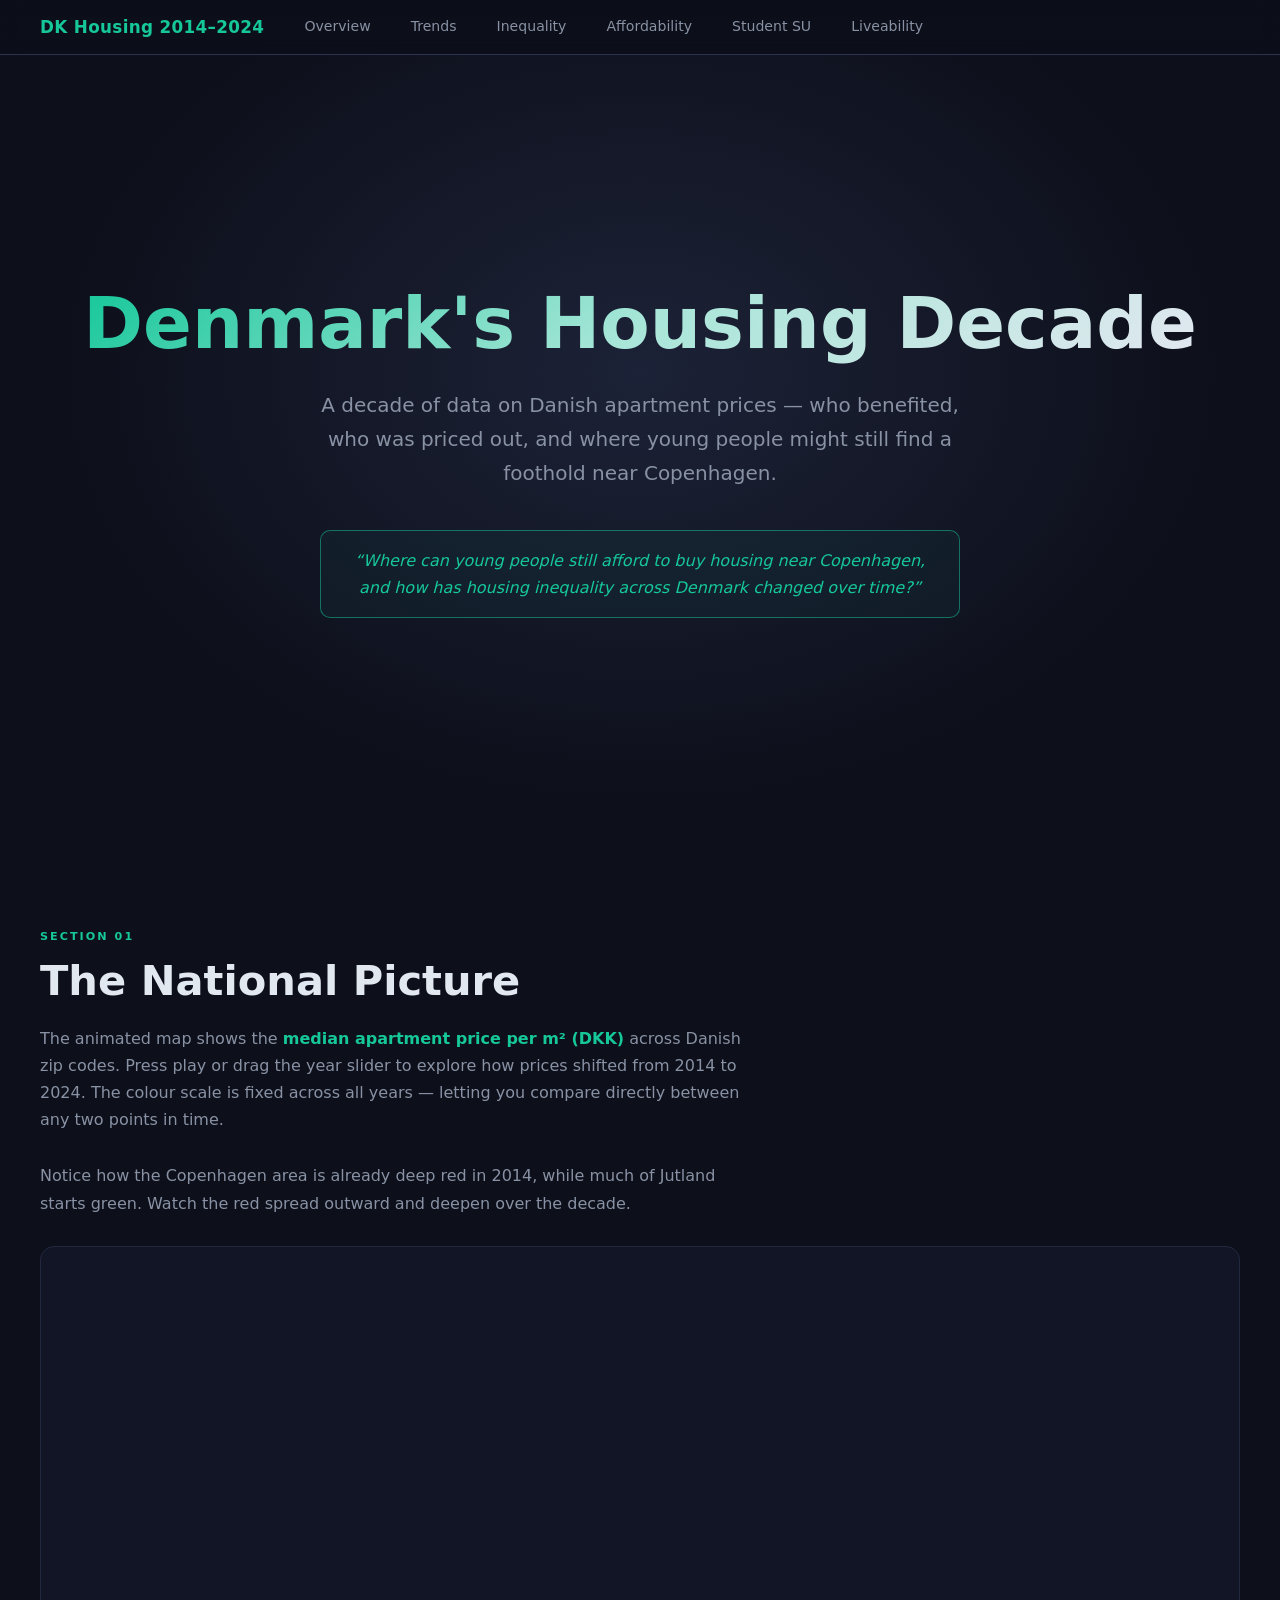
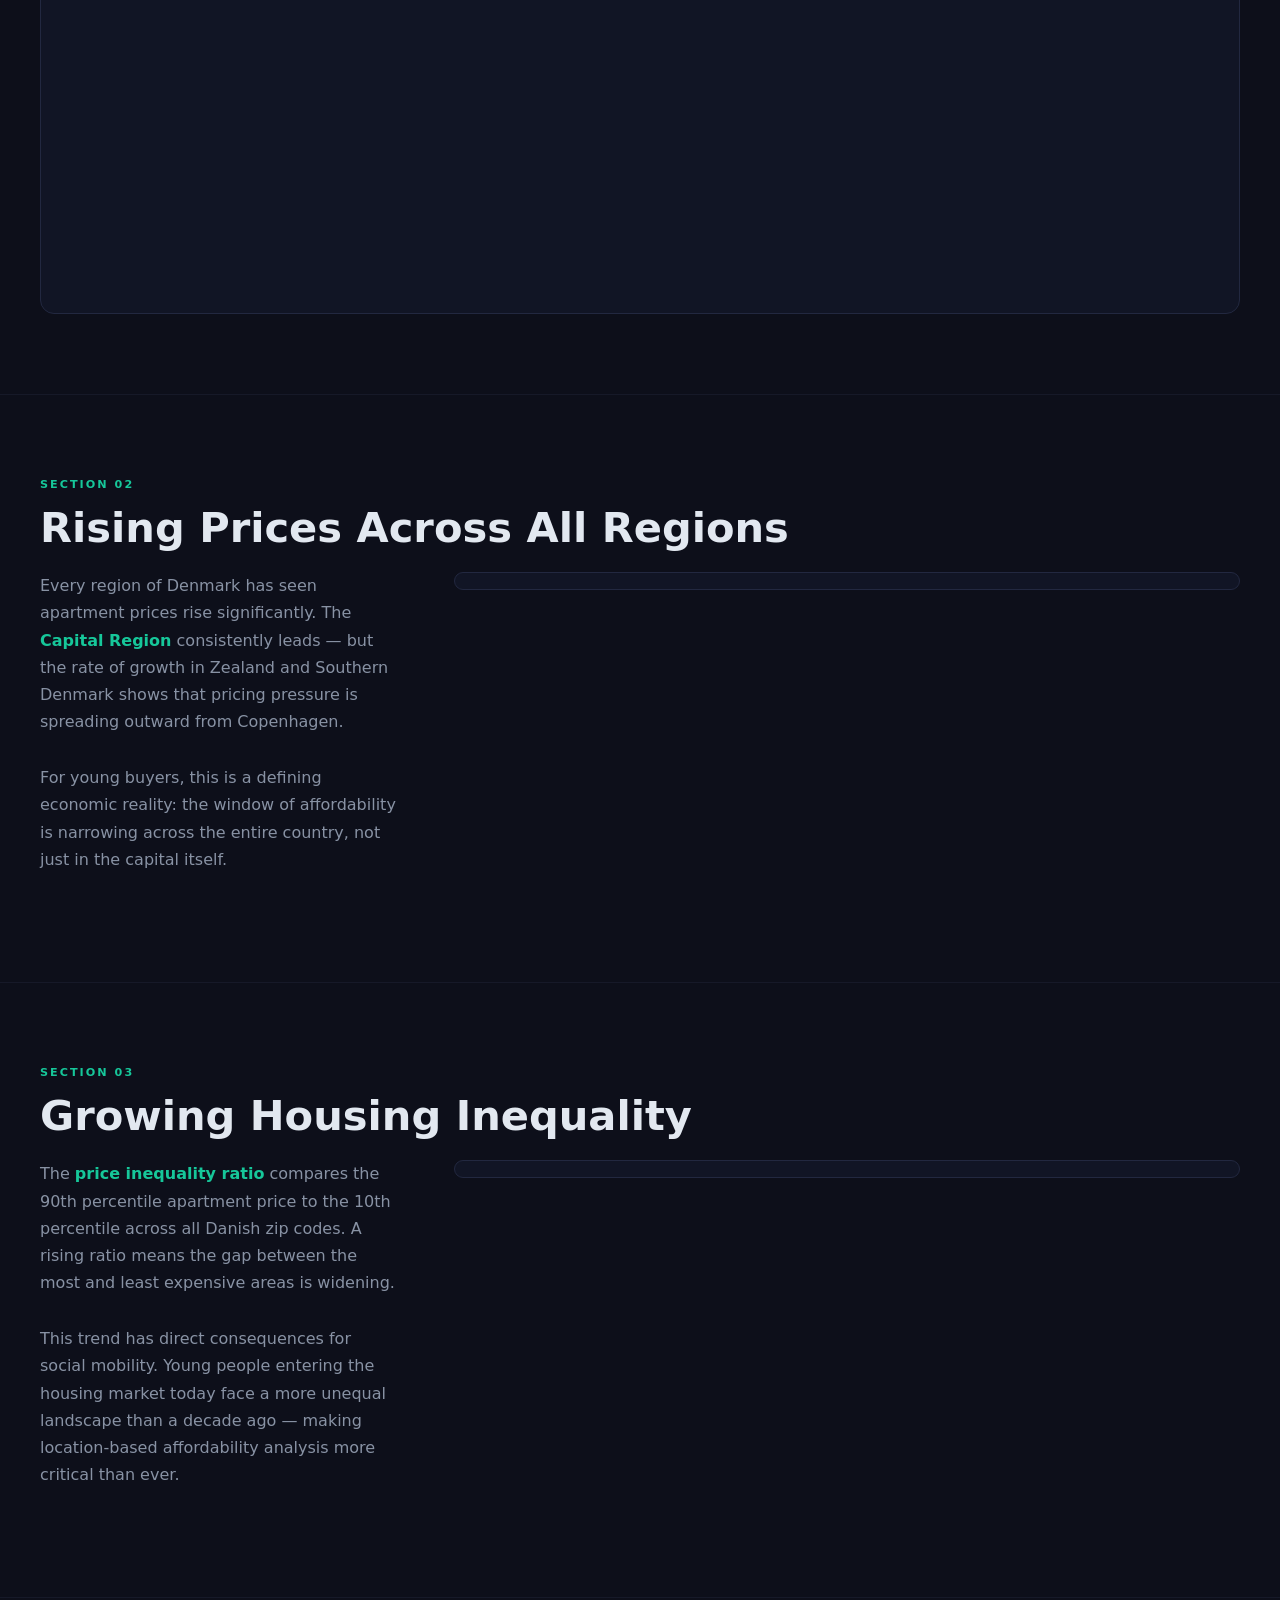
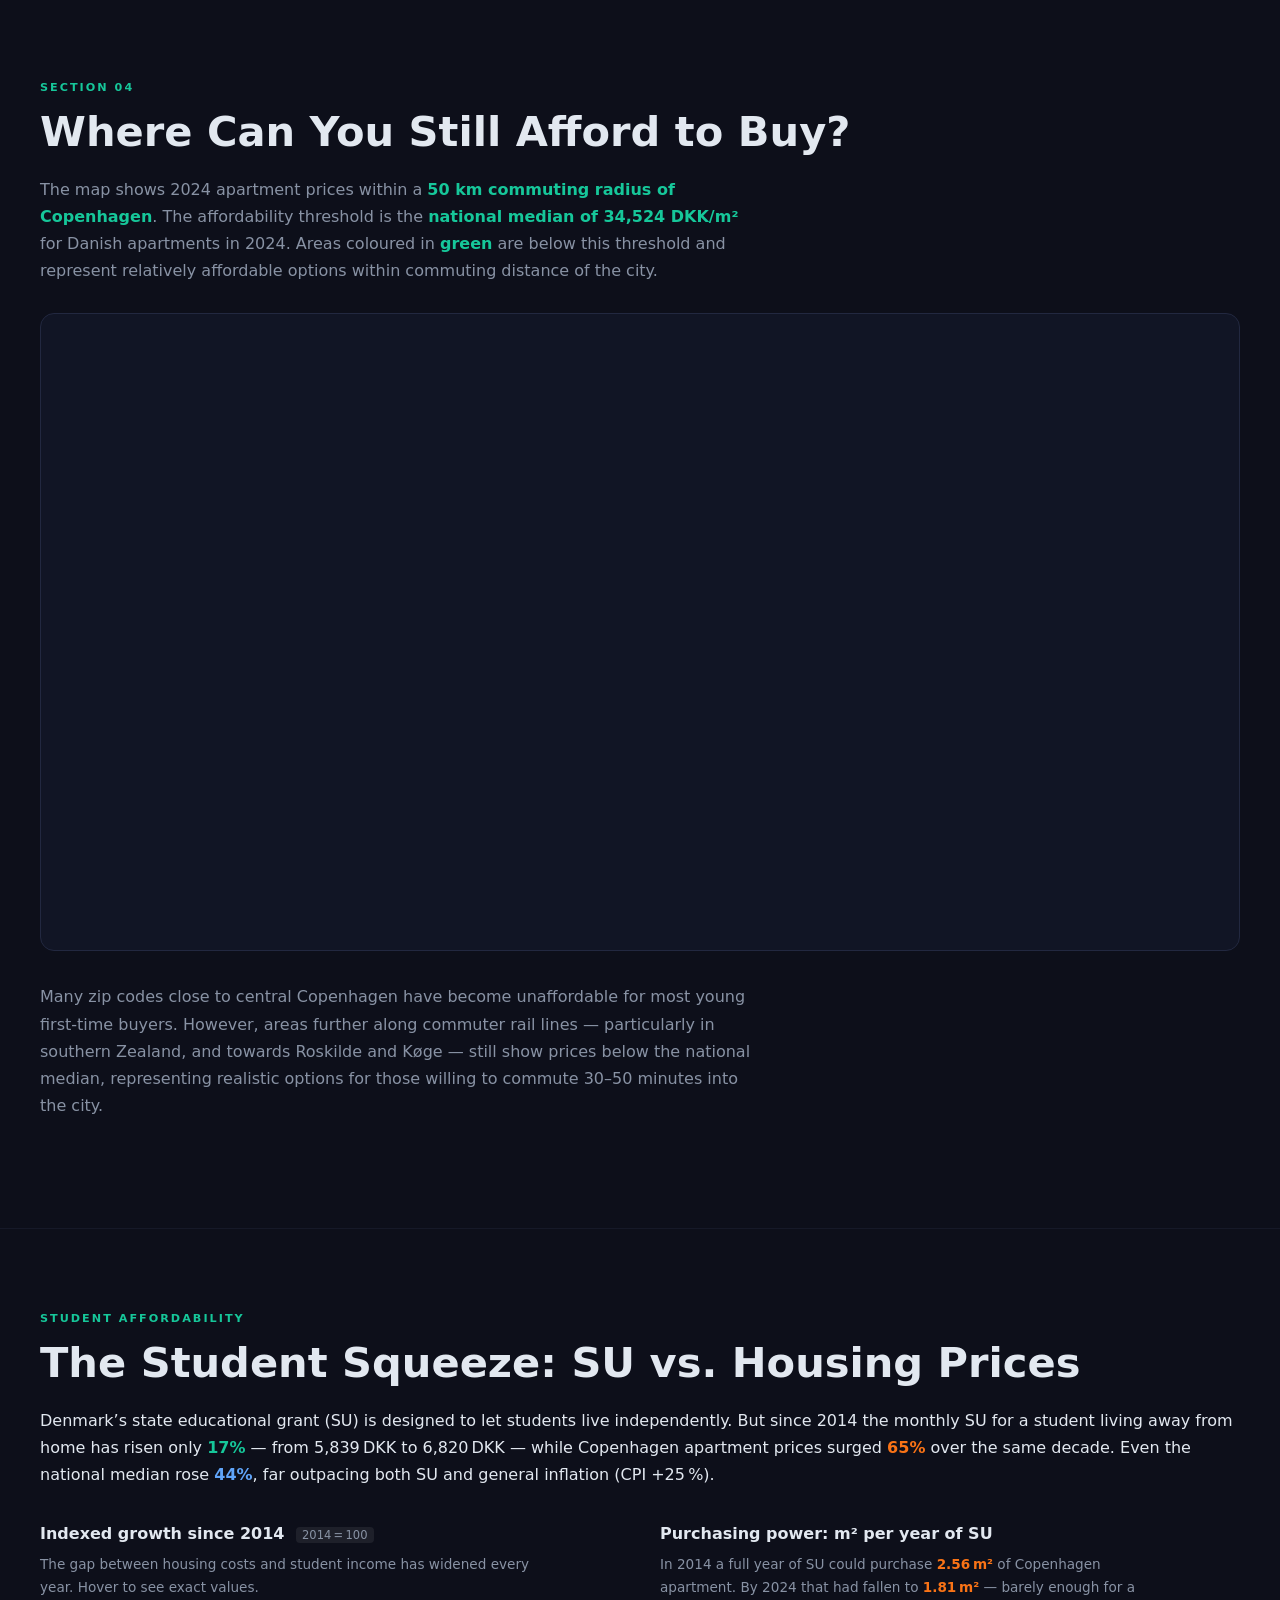
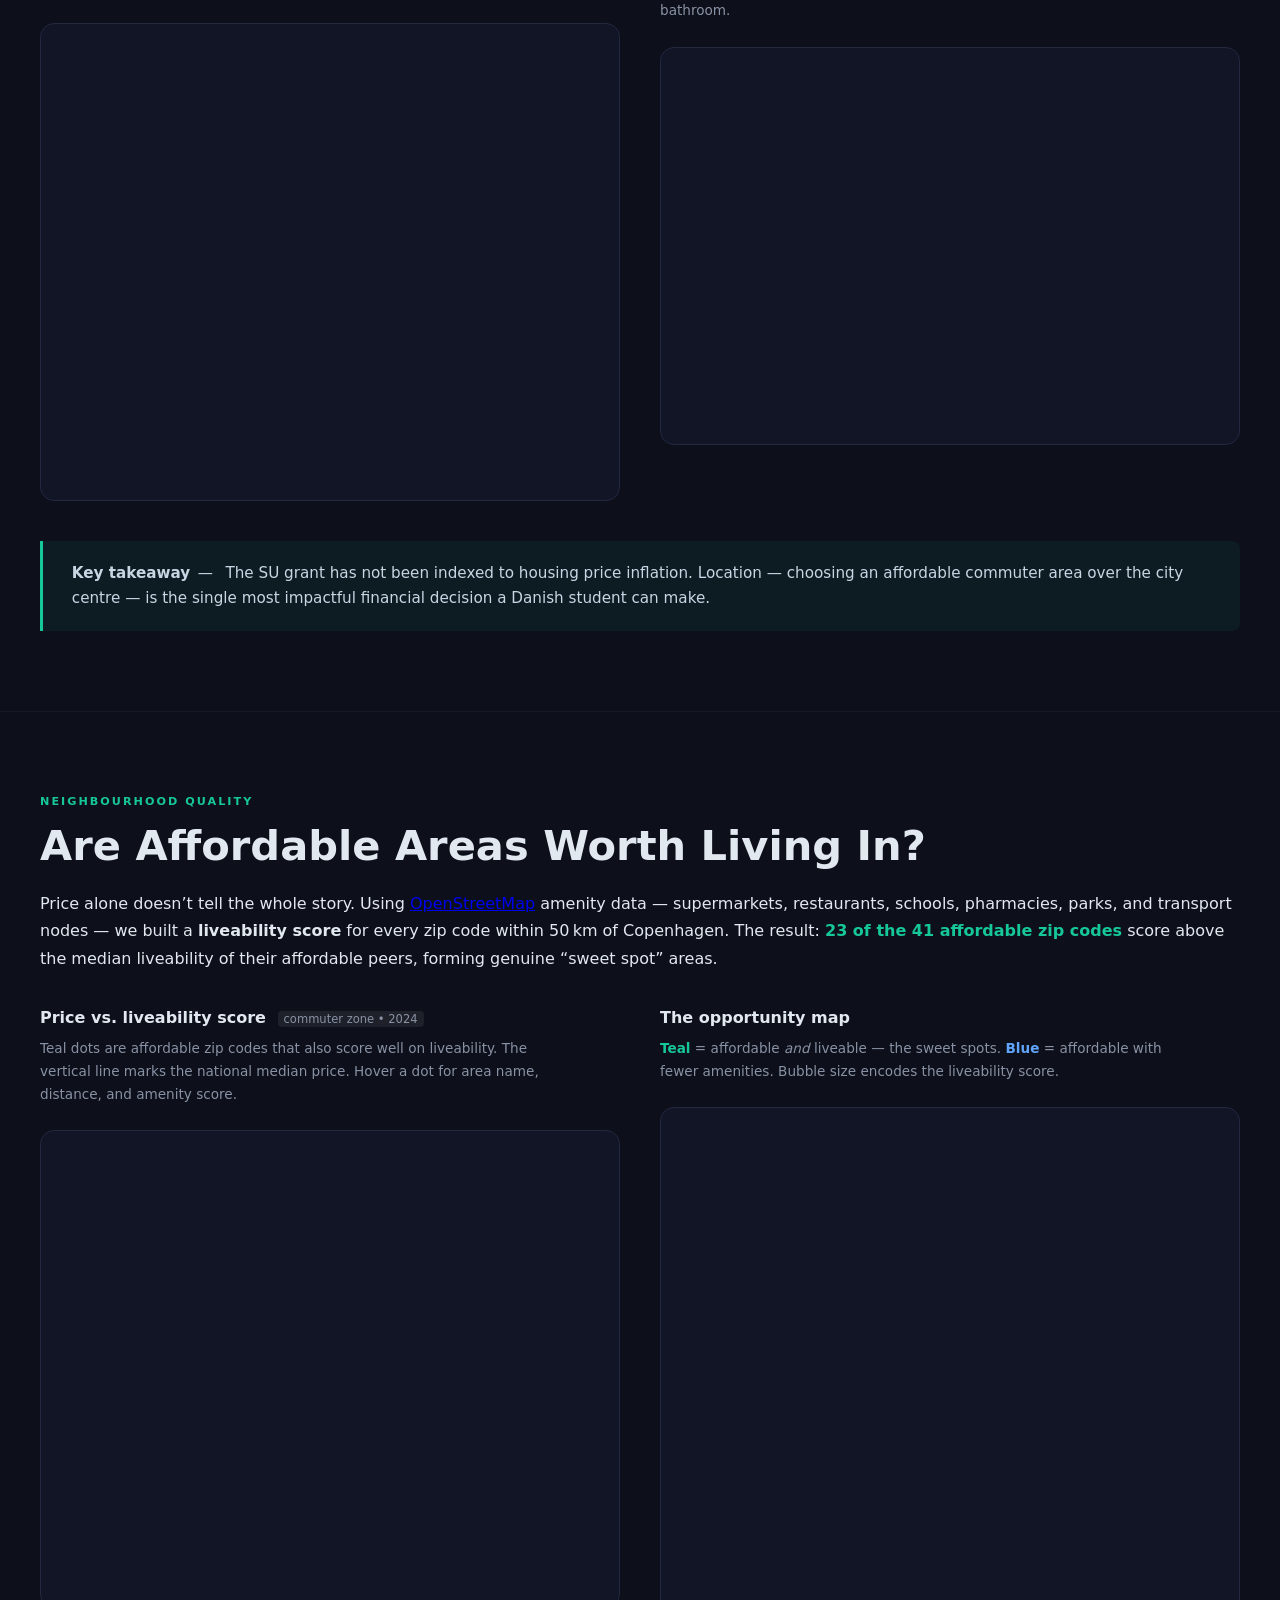
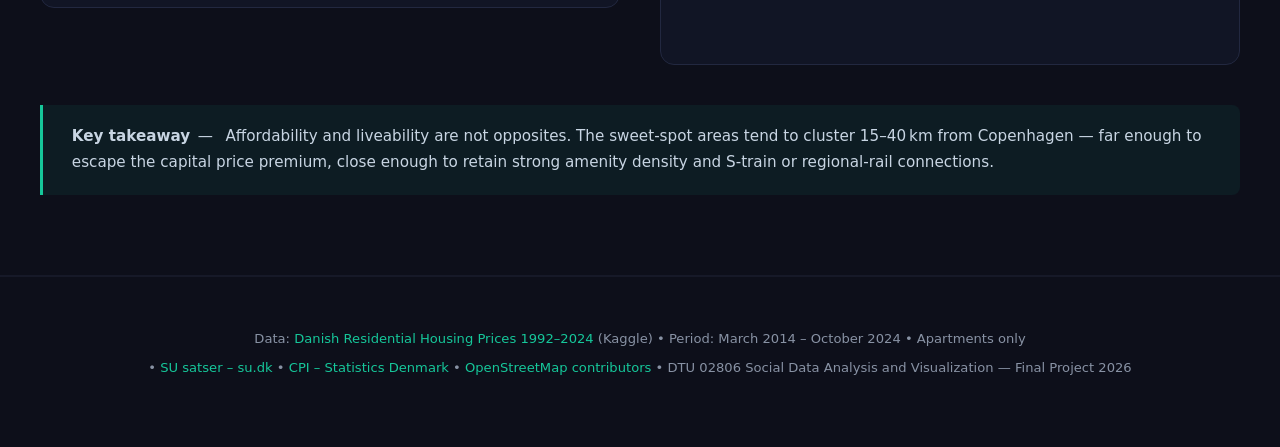
==== commit 266a2be9: "Updated based on feedback" ====
--- a/docs/index.html
+++ b/docs/index.html
@@ -1,10 +1,10 @@
-<!DOCTYPE html>
+﻿<!DOCTYPE html>
 <html lang='en'>
 <head>
   <meta charset='UTF-8'>
   <meta name='viewport' content='width=device-width, initial-scale=1.0'>
   <title>Denmark Housing Decade 2014–2024</title>
-  <script src='https://cdn.plot.ly/plotly-latest.min.js'></script>
+  <script src='https://cdn.plot.ly/plotly-3.4.0.min.js'></script>
   <style>
     *, *::before, *::after { margin: 0; padding: 0; box-sizing: border-box; }
     html { scroll-behavior: smooth; }
@@ -29,6 +29,17 @@
     footer { text-align: center; padding: 3rem 2rem 4rem; color: #8892a4; font-size: 0.82rem; border-top: 1px solid #161928; line-height: 2.2; }
     footer a { color: #16c79a; text-decoration: none; }
     footer a:hover { text-decoration: underline; }
+  
+    .two-col { display:grid; grid-template-columns:1fr 1fr; gap:2.5rem; margin-top:2rem; }
+    @media(max-width:900px){ .two-col { grid-template-columns:1fr; } }
+    .chart-title { font-size:1rem; font-weight:600; color:#e2e8f0; margin-bottom:0.35rem; }
+    .chart-title .badge { font-size:0.72rem; font-weight:500; color:#8892a4;
+      background:rgba(255,255,255,0.07); border-radius:4px; padding:1px 6px; margin-left:6px; }
+    .chart-sub { font-size:0.85rem; color:#8892a4; margin-bottom:0.8rem; max-width:520px; }
+    .insight-box { margin-top:2.5rem; padding:1.2rem 1.8rem;
+      background:rgba(22,199,154,0.07); border-left:3px solid #16c79a;
+      border-radius:0 8px 8px 0; font-size:0.95rem; color:#c8d5e3; line-height:1.7; }
+
   </style>
 </head>
 <body>
@@ -39,6 +50,8 @@
   <a href='#trends'>Trends</a>
   <a href='#inequality'>Inequality</a>
   <a href='#affordability'>Affordability</a>
+  <a href='#student'>Student SU</a>
+  <a href='#liveability'>Liveability</a>
 </nav>
 
 <section class='hero' id='top'>
@@ -91,9 +104,98 @@
   <p class='narrative' style='margin-top:2rem'>Many zip codes close to central Copenhagen have become unaffordable for most young first-time buyers. However, areas further along commuter rail lines &mdash; particularly in southern Zealand, and towards Roskilde and K&oslash;ge &mdash; still show prices below the national median, representing realistic options for those willing to commute 30&ndash;50 minutes into the city.</p>
 </section>
 
+
+<section class='section' id='student'>
+  <div class='section-label'>Student Affordability</div>
+  <h2>The Student Squeeze: SU vs. Housing Prices</h2>
+  <p class='section-intro'>
+    Denmark&rsquo;s state educational grant (SU) is designed to let students live
+    independently. But since 2014 the monthly SU for a student living away from home
+    has risen only
+    <strong style='color:#16c79a'>17%</strong>
+    &mdash; from 5,839&thinsp;DKK to 6,820&thinsp;DKK &mdash; while
+    Copenhagen apartment prices surged
+    <strong style='color:#f97316'>65%</strong> over the same decade.
+    Even the national median rose
+    <strong style='color:#60a5fa'>44%</strong>,
+    far outpacing both SU and general inflation (CPI&nbsp;+25&thinsp;%).
+  </p>
+  <div class='two-col'>
+    <div>
+      <h3 class='chart-title'>Indexed growth since 2014
+        <span class='badge'>2014&thinsp;=&thinsp;100</span></h3>
+      <p class='chart-sub'>The gap between housing costs and student income has widened every
+        year. Hover to see exact values.</p>
+      <div class='full-chart'><div>                            <div id="su-index-chart" class="plotly-graph-div" style="height:460px; width:100%;"></div>            <script>                window.PLOTLYENV=window.PLOTLYENV || {};                                if (document.getElementById("su-index-chart")) {                    Plotly.newPlot(                        "su-index-chart",                        [{"hovertemplate":"%{y:.1f}\u003cextra\u003eCopenhagen apartments\u003c\u002fextra\u003e","line":{"color":"#f97316","width":3},"marker":{"size":7},"mode":"lines+markers","name":"Copenhagen apartments","x":[2014,2015,2016,2017,2018,2019,2020,2021,2022,2023,2024],"y":[100.0,105.43013127082932,114.91374106510636,125.15730349966492,128.16098656628577,130.65585686815302,144.38648482613172,163.43861221975632,157.10213750661583,153.07138916877625,164.58948415623064],"type":"scatter"},{"hovertemplate":"%{y:.1f}\u003cextra\u003eDenmark (national)\u003c\u002fextra\u003e","line":{"color":"#60a5fa","dash":"dash","width":2.5},"marker":{"size":6},"mode":"lines+markers","name":"Denmark apartments","x":[2014,2015,2016,2017,2018,2019,2020,2021,2022,2023,2024],"y":[100.0,105.66234922477781,113.64152794956455,115.61088802711895,120.66208561997934,120.76972764124064,133.01685139509684,143.63754576517465,134.97792849652618,140.22706192121532,144.03488416341412],"type":"scatter"},{"hovertemplate":"%{y:.1f}\u003cextra\u003eSU grant\u003c\u002fextra\u003e","line":{"color":"#16c79a","width":3},"marker":{"size":7},"mode":"lines+markers","name":"Monthly SU grant","x":[2014,2015,2016,2017,2018,2019,2020,2021,2022,2023,2024],"y":[100.0,101.09607809556431,101.74687446480561,103.01421476280186,104.29868128104127,105.6002740195239,106.91899297824969,108.2548381572187,109.55643089570133,112.84466518239424,116.80082205857167],"type":"scatter"},{"hovertemplate":"%{y:.1f}\u003cextra\u003eCPI\u003c\u002fextra\u003e","line":{"color":"#8892a4","dash":"dot","width":1.8},"mode":"lines","name":"Consumer Price Index","x":[2014,2015,2016,2017,2018,2019,2020,2021,2022,2023,2024],"y":[100.0,100.70493454179254,100.70493454179254,101.81268882175227,103.42396777442096,104.83383685800605,104.33031218529707,106.24370594159114,116.31419939577039,122.35649546827796,124.87411883182276],"type":"scatter"}],                        {"template":{"data":{"histogram2dcontour":[{"type":"histogram2dcontour","colorbar":{"outlinewidth":0,"ticks":""},"colorscale":[[0.0,"#0d0887"],[0.1111111111111111,"#46039f"],[0.2222222222222222,"#7201a8"],[0.3333333333333333,"#9c179e"],[0.4444444444444444,"#bd3786"],[0.5555555555555556,"#d8576b"],[0.6666666666666666,"#ed7953"],[0.7777777777777778,"#fb9f3a"],[0.8888888888888888,"#fdca26"],[1.0,"#f0f921"]]}],"choropleth":[{"type":"choropleth","colorbar":{"outlinewidth":0,"ticks":""}}],"histogram2d":[{"type":"histogram2d","colorbar":{"outlinewidth":0,"ticks":""},"colorscale":[[0.0,"#0d0887"],[0.1111111111111111,"#46039f"],[0.2222222222222222,"#7201a8"],[0.3333333333333333,"#9c179e"],[0.4444444444444444,"#bd3786"],[0.5555555555555556,"#d8576b"],[0.6666666666666666,"#ed7953"],[0.7777777777777778,"#fb9f3a"],[0.8888888888888888,"#fdca26"],[1.0,"#f0f921"]]}],"heatmap":[{"type":"heatmap","colorbar":{"outlinewidth":0,"ticks":""},"colorscale":[[0.0,"#0d0887"],[0.1111111111111111,"#46039f"],[0.2222222222222222,"#7201a8"],[0.3333333333333333,"#9c179e"],[0.4444444444444444,"#bd3786"],[0.5555555555555556,"#d8576b"],[0.6666666666666666,"#ed7953"],[0.7777777777777778,"#fb9f3a"],[0.8888888888888888,"#fdca26"],[1.0,"#f0f921"]]}],"contourcarpet":[{"type":"contourcarpet","colorbar":{"outlinewidth":0,"ticks":""}}],"contour":[{"type":"contour","colorbar":{"outlinewidth":0,"ticks":""},"colorscale":[[0.0,"#0d0887"],[0.1111111111111111,"#46039f"],[0.2222222222222222,"#7201a8"],[0.3333333333333333,"#9c179e"],[0.4444444444444444,"#bd3786"],[0.5555555555555556,"#d8576b"],[0.6666666666666666,"#ed7953"],[0.7777777777777778,"#fb9f3a"],[0.8888888888888888,"#fdca26"],[1.0,"#f0f921"]]}],"surface":[{"type":"surface","colorbar":{"outlinewidth":0,"ticks":""},"colorscale":[[0.0,"#0d0887"],[0.1111111111111111,"#46039f"],[0.2222222222222222,"#7201a8"],[0.3333333333333333,"#9c179e"],[0.4444444444444444,"#bd3786"],[0.5555555555555556,"#d8576b"],[0.6666666666666666,"#ed7953"],[0.7777777777777778,"#fb9f3a"],[0.8888888888888888,"#fdca26"],[1.0,"#f0f921"]]}],"mesh3d":[{"type":"mesh3d","colorbar":{"outlinewidth":0,"ticks":""}}],"scatter":[{"fillpattern":{"fillmode":"overlay","size":10,"solidity":0.2},"type":"scatter"}],"parcoords":[{"type":"parcoords","line":{"colorbar":{"outlinewidth":0,"ticks":""}}}],"scatterpolargl":[{"type":"scatterpolargl","marker":{"colorbar":{"outlinewidth":0,"ticks":""}}}],"bar":[{"error_x":{"color":"#2a3f5f"},"error_y":{"color":"#2a3f5f"},"marker":{"line":{"color":"#E5ECF6","width":0.5},"pattern":{"fillmode":"overlay","size":10,"solidity":0.2}},"type":"bar"}],"scattergeo":[{"type":"scattergeo","marker":{"colorbar":{"outlinewidth":0,"ticks":""}}}],"scatterpolar":[{"type":"scatterpolar","marker":{"colorbar":{"outlinewidth":0,"ticks":""}}}],"histogram":[{"marker":{"pattern":{"fillmode":"overlay","size":10,"solidity":0.2}},"type":"histogram"}],"scattergl":[{"type":"scattergl","marker":{"colorbar":{"outlinewidth":0,"ticks":""}}}],"scatter3d":[{"type":"scatter3d","line":{"colorbar":{"outlinewidth":0,"ticks":""}},"marker":{"colorbar":{"outlinewidth":0,"ticks":""}}}],"scattermap":[{"type":"scattermap","marker":{"colorbar":{"outlinewidth":0,"ticks":""}}}],"scattermapbox":[{"type":"scattermapbox","marker":{"colorbar":{"outlinewidth":0,"ticks":""}}}],"scatterternary":[{"type":"scatterternary","marker":{"colorbar":{"outlinewidth":0,"ticks":""}}}],"scattercarpet":[{"type":"scattercarpet","marker":{"colorbar":{"outlinewidth":0,"ticks":""}}}],"carpet":[{"aaxis":{"endlinecolor":"#2a3f5f","gridcolor":"white","linecolor":"white","minorgridcolor":"white","startlinecolor":"#2a3f5f"},"baxis":{"endlinecolor":"#2a3f5f","gridcolor":"white","linecolor":"white","minorgridcolor":"white","startlinecolor":"#2a3f5f"},"type":"carpet"}],"table":[{"cells":{"fill":{"color":"#EBF0F8"},"line":{"color":"white"}},"header":{"fill":{"color":"#C8D4E3"},"line":{"color":"white"}},"type":"table"}],"barpolar":[{"marker":{"line":{"color":"#E5ECF6","width":0.5},"pattern":{"fillmode":"overlay","size":10,"solidity":0.2}},"type":"barpolar"}],"pie":[{"automargin":true,"type":"pie"}]},"layout":{"autotypenumbers":"strict","colorway":["#636efa","#EF553B","#00cc96","#ab63fa","#FFA15A","#19d3f3","#FF6692","#B6E880","#FF97FF","#FECB52"],"font":{"color":"#2a3f5f"},"hovermode":"closest","hoverlabel":{"align":"left"},"paper_bgcolor":"white","plot_bgcolor":"#E5ECF6","polar":{"bgcolor":"#E5ECF6","angularaxis":{"gridcolor":"white","linecolor":"white","ticks":""},"radialaxis":{"gridcolor":"white","linecolor":"white","ticks":""}},"ternary":{"bgcolor":"#E5ECF6","aaxis":{"gridcolor":"white","linecolor":"white","ticks":""},"baxis":{"gridcolor":"white","linecolor":"white","ticks":""},"caxis":{"gridcolor":"white","linecolor":"white","ticks":""}},"coloraxis":{"colorbar":{"outlinewidth":0,"ticks":""}},"colorscale":{"sequential":[[0.0,"#0d0887"],[0.1111111111111111,"#46039f"],[0.2222222222222222,"#7201a8"],[0.3333333333333333,"#9c179e"],[0.4444444444444444,"#bd3786"],[0.5555555555555556,"#d8576b"],[0.6666666666666666,"#ed7953"],[0.7777777777777778,"#fb9f3a"],[0.8888888888888888,"#fdca26"],[1.0,"#f0f921"]],"sequentialminus":[[0.0,"#0d0887"],[0.1111111111111111,"#46039f"],[0.2222222222222222,"#7201a8"],[0.3333333333333333,"#9c179e"],[0.4444444444444444,"#bd3786"],[0.5555555555555556,"#d8576b"],[0.6666666666666666,"#ed7953"],[0.7777777777777778,"#fb9f3a"],[0.8888888888888888,"#fdca26"],[1.0,"#f0f921"]],"diverging":[[0,"#8e0152"],[0.1,"#c51b7d"],[0.2,"#de77ae"],[0.3,"#f1b6da"],[0.4,"#fde0ef"],[0.5,"#f7f7f7"],[0.6,"#e6f5d0"],[0.7,"#b8e186"],[0.8,"#7fbc41"],[0.9,"#4d9221"],[1,"#276419"]]},"xaxis":{"gridcolor":"white","linecolor":"white","ticks":"","title":{"standoff":15},"zerolinecolor":"white","automargin":true,"zerolinewidth":2},"yaxis":{"gridcolor":"white","linecolor":"white","ticks":"","title":{"standoff":15},"zerolinecolor":"white","automargin":true,"zerolinewidth":2},"scene":{"xaxis":{"backgroundcolor":"#E5ECF6","gridcolor":"white","linecolor":"white","showbackground":true,"ticks":"","zerolinecolor":"white","gridwidth":2},"yaxis":{"backgroundcolor":"#E5ECF6","gridcolor":"white","linecolor":"white","showbackground":true,"ticks":"","zerolinecolor":"white","gridwidth":2},"zaxis":{"backgroundcolor":"#E5ECF6","gridcolor":"white","linecolor":"white","showbackground":true,"ticks":"","zerolinecolor":"white","gridwidth":2}},"shapedefaults":{"line":{"color":"#2a3f5f"}},"annotationdefaults":{"arrowcolor":"#2a3f5f","arrowhead":0,"arrowwidth":1},"geo":{"bgcolor":"white","landcolor":"#E5ECF6","subunitcolor":"white","showland":true,"showlakes":true,"lakecolor":"white"},"title":{"x":0.05},"mapbox":{"style":"light"}}},"shapes":[{"line":{"color":"rgba(255,255,255,0.12)","dash":"dot","width":1},"type":"line","x0":0,"x1":1,"xref":"x domain","y0":100,"y1":100,"yref":"y"}],"annotations":[{"font":{"color":"#f97316","size":11},"showarrow":false,"text":"CPH +65%","x":2024,"xanchor":"left","xshift":8,"y":164.58948415623064},{"font":{"color":"#60a5fa","size":11},"showarrow":false,"text":"Nat. +44%","x":2024,"xanchor":"left","xshift":8,"y":144.03488416341412},{"font":{"color":"#16c79a","size":11},"showarrow":false,"text":"SU +17%","x":2024,"xanchor":"left","xshift":8,"y":116.80082205857167},{"font":{"color":"#8892a4","size":11},"showarrow":false,"text":"CPI +25%","x":2024,"xanchor":"left","xshift":8,"y":124.87411883182276}],"font":{"color":"#e2e8f0"},"margin":{"l":60,"r":30,"t":50,"b":50},"xaxis":{"tickfont":{"color":"#8892a4"},"gridcolor":"rgba(255,255,255,0.07)","showgrid":false,"zeroline":false,"tickvals":[2014,2015,2016,2017,2018,2019,2020,2021,2022,2023,2024],"ticktext":["2014","2015","2016","2017","2018","2019","2020","2021","2022","2023","2024"]},"yaxis":{"tickfont":{"color":"#8892a4"},"title":{"font":{"color":"#8892a4"},"text":"Index (2014 = 100)"},"gridcolor":"rgba(255,255,255,0.07)","showgrid":true,"zeroline":false,"range":[85,215]},"legend":{"font":{"color":"#8892a4"},"orientation":"h","y":1.06,"x":0,"bgcolor":"rgba(0,0,0,0)"},"paper_bgcolor":"rgba(0,0,0,0)","plot_bgcolor":"rgba(0,0,0,0)","height":460},                        {"responsive": true}                    )                };            </script>        </div></div>
+    </div>
+    <div>
+      <h3 class='chart-title'>Purchasing power: m&sup2; per year of SU</h3>
+      <p class='chart-sub'>
+        In 2014 a full year of SU could purchase
+        <strong style='color:#f97316'>2.56&thinsp;m&sup2;</strong>
+        of Copenhagen apartment. By 2024 that had fallen to
+        <strong style='color:#f97316'>1.81&thinsp;m&sup2;</strong>
+        &mdash; barely enough for a bathroom.
+      </p>
+      <div class='full-chart'><div>                            <div id="su-sqm-chart" class="plotly-graph-div" style="height:380px; width:100%;"></div>            <script>                window.PLOTLYENV=window.PLOTLYENV || {};                                if (document.getElementById("su-sqm-chart")) {                    Plotly.newPlot(                        "su-sqm-chart",                        [{"fill":"tozeroy","fillcolor":"rgba(249,115,22,0.08)","hovertemplate":"%{y:.2f} m\u003csup\u003e2\u003c\u002fsup\u003e\u003cextra\u003eCopenhagen\u003c\u002fextra\u003e","line":{"color":"#f97316","width":3},"marker":{"size":7},"mode":"lines+markers","name":"Copenhagen","x":[2014,2015,2016,2017,2018,2019,2020,2021,2022,2023,2024],"y":[2.555841486717286,2.4507751951604058,2.262992053784331,2.1036567299732387,2.0799691370206217,2.06571345378088,1.892614799099171,1.6928815213388106,1.782336482901878,1.8841736420767772,1.8137512747571252],"type":"scatter"},{"hovertemplate":"%{y:.2f} m\u003csup\u003e2\u003c\u002fsup\u003e\u003cextra\u003eNational\u003c\u002fextra\u003e","line":{"color":"#60a5fa","dash":"dash","width":2.5},"marker":{"size":6},"mode":"lines+markers","name":"Denmark (national)","x":[2014,2015,2016,2017,2018,2019,2020,2021,2022,2023,2024],"y":[2.923268513714661,2.7969374533601568,2.6172952780417473,2.604756486348417,2.5268339217264795,2.5560872091881732,2.349724282399586,2.2031701959015235,2.3727054376938534,2.3524364851465127,2.370537994895959],"type":"scatter"}],                        {"template":{"data":{"histogram2dcontour":[{"type":"histogram2dcontour","colorbar":{"outlinewidth":0,"ticks":""},"colorscale":[[0.0,"#0d0887"],[0.1111111111111111,"#46039f"],[0.2222222222222222,"#7201a8"],[0.3333333333333333,"#9c179e"],[0.4444444444444444,"#bd3786"],[0.5555555555555556,"#d8576b"],[0.6666666666666666,"#ed7953"],[0.7777777777777778,"#fb9f3a"],[0.8888888888888888,"#fdca26"],[1.0,"#f0f921"]]}],"choropleth":[{"type":"choropleth","colorbar":{"outlinewidth":0,"ticks":""}}],"histogram2d":[{"type":"histogram2d","colorbar":{"outlinewidth":0,"ticks":""},"colorscale":[[0.0,"#0d0887"],[0.1111111111111111,"#46039f"],[0.2222222222222222,"#7201a8"],[0.3333333333333333,"#9c179e"],[0.4444444444444444,"#bd3786"],[0.5555555555555556,"#d8576b"],[0.6666666666666666,"#ed7953"],[0.7777777777777778,"#fb9f3a"],[0.8888888888888888,"#fdca26"],[1.0,"#f0f921"]]}],"heatmap":[{"type":"heatmap","colorbar":{"outlinewidth":0,"ticks":""},"colorscale":[[0.0,"#0d0887"],[0.1111111111111111,"#46039f"],[0.2222222222222222,"#7201a8"],[0.3333333333333333,"#9c179e"],[0.4444444444444444,"#bd3786"],[0.5555555555555556,"#d8576b"],[0.6666666666666666,"#ed7953"],[0.7777777777777778,"#fb9f3a"],[0.8888888888888888,"#fdca26"],[1.0,"#f0f921"]]}],"contourcarpet":[{"type":"contourcarpet","colorbar":{"outlinewidth":0,"ticks":""}}],"contour":[{"type":"contour","colorbar":{"outlinewidth":0,"ticks":""},"colorscale":[[0.0,"#0d0887"],[0.1111111111111111,"#46039f"],[0.2222222222222222,"#7201a8"],[0.3333333333333333,"#9c179e"],[0.4444444444444444,"#bd3786"],[0.5555555555555556,"#d8576b"],[0.6666666666666666,"#ed7953"],[0.7777777777777778,"#fb9f3a"],[0.8888888888888888,"#fdca26"],[1.0,"#f0f921"]]}],"surface":[{"type":"surface","colorbar":{"outlinewidth":0,"ticks":""},"colorscale":[[0.0,"#0d0887"],[0.1111111111111111,"#46039f"],[0.2222222222222222,"#7201a8"],[0.3333333333333333,"#9c179e"],[0.4444444444444444,"#bd3786"],[0.5555555555555556,"#d8576b"],[0.6666666666666666,"#ed7953"],[0.7777777777777778,"#fb9f3a"],[0.8888888888888888,"#fdca26"],[1.0,"#f0f921"]]}],"mesh3d":[{"type":"mesh3d","colorbar":{"outlinewidth":0,"ticks":""}}],"scatter":[{"fillpattern":{"fillmode":"overlay","size":10,"solidity":0.2},"type":"scatter"}],"parcoords":[{"type":"parcoords","line":{"colorbar":{"outlinewidth":0,"ticks":""}}}],"scatterpolargl":[{"type":"scatterpolargl","marker":{"colorbar":{"outlinewidth":0,"ticks":""}}}],"bar":[{"error_x":{"color":"#2a3f5f"},"error_y":{"color":"#2a3f5f"},"marker":{"line":{"color":"#E5ECF6","width":0.5},"pattern":{"fillmode":"overlay","size":10,"solidity":0.2}},"type":"bar"}],"scattergeo":[{"type":"scattergeo","marker":{"colorbar":{"outlinewidth":0,"ticks":""}}}],"scatterpolar":[{"type":"scatterpolar","marker":{"colorbar":{"outlinewidth":0,"ticks":""}}}],"histogram":[{"marker":{"pattern":{"fillmode":"overlay","size":10,"solidity":0.2}},"type":"histogram"}],"scattergl":[{"type":"scattergl","marker":{"colorbar":{"outlinewidth":0,"ticks":""}}}],"scatter3d":[{"type":"scatter3d","line":{"colorbar":{"outlinewidth":0,"ticks":""}},"marker":{"colorbar":{"outlinewidth":0,"ticks":""}}}],"scattermap":[{"type":"scattermap","marker":{"colorbar":{"outlinewidth":0,"ticks":""}}}],"scattermapbox":[{"type":"scattermapbox","marker":{"colorbar":{"outlinewidth":0,"ticks":""}}}],"scatterternary":[{"type":"scatterternary","marker":{"colorbar":{"outlinewidth":0,"ticks":""}}}],"scattercarpet":[{"type":"scattercarpet","marker":{"colorbar":{"outlinewidth":0,"ticks":""}}}],"carpet":[{"aaxis":{"endlinecolor":"#2a3f5f","gridcolor":"white","linecolor":"white","minorgridcolor":"white","startlinecolor":"#2a3f5f"},"baxis":{"endlinecolor":"#2a3f5f","gridcolor":"white","linecolor":"white","minorgridcolor":"white","startlinecolor":"#2a3f5f"},"type":"carpet"}],"table":[{"cells":{"fill":{"color":"#EBF0F8"},"line":{"color":"white"}},"header":{"fill":{"color":"#C8D4E3"},"line":{"color":"white"}},"type":"table"}],"barpolar":[{"marker":{"line":{"color":"#E5ECF6","width":0.5},"pattern":{"fillmode":"overlay","size":10,"solidity":0.2}},"type":"barpolar"}],"pie":[{"automargin":true,"type":"pie"}]},"layout":{"autotypenumbers":"strict","colorway":["#636efa","#EF553B","#00cc96","#ab63fa","#FFA15A","#19d3f3","#FF6692","#B6E880","#FF97FF","#FECB52"],"font":{"color":"#2a3f5f"},"hovermode":"closest","hoverlabel":{"align":"left"},"paper_bgcolor":"white","plot_bgcolor":"#E5ECF6","polar":{"bgcolor":"#E5ECF6","angularaxis":{"gridcolor":"white","linecolor":"white","ticks":""},"radialaxis":{"gridcolor":"white","linecolor":"white","ticks":""}},"ternary":{"bgcolor":"#E5ECF6","aaxis":{"gridcolor":"white","linecolor":"white","ticks":""},"baxis":{"gridcolor":"white","linecolor":"white","ticks":""},"caxis":{"gridcolor":"white","linecolor":"white","ticks":""}},"coloraxis":{"colorbar":{"outlinewidth":0,"ticks":""}},"colorscale":{"sequential":[[0.0,"#0d0887"],[0.1111111111111111,"#46039f"],[0.2222222222222222,"#7201a8"],[0.3333333333333333,"#9c179e"],[0.4444444444444444,"#bd3786"],[0.5555555555555556,"#d8576b"],[0.6666666666666666,"#ed7953"],[0.7777777777777778,"#fb9f3a"],[0.8888888888888888,"#fdca26"],[1.0,"#f0f921"]],"sequentialminus":[[0.0,"#0d0887"],[0.1111111111111111,"#46039f"],[0.2222222222222222,"#7201a8"],[0.3333333333333333,"#9c179e"],[0.4444444444444444,"#bd3786"],[0.5555555555555556,"#d8576b"],[0.6666666666666666,"#ed7953"],[0.7777777777777778,"#fb9f3a"],[0.8888888888888888,"#fdca26"],[1.0,"#f0f921"]],"diverging":[[0,"#8e0152"],[0.1,"#c51b7d"],[0.2,"#de77ae"],[0.3,"#f1b6da"],[0.4,"#fde0ef"],[0.5,"#f7f7f7"],[0.6,"#e6f5d0"],[0.7,"#b8e186"],[0.8,"#7fbc41"],[0.9,"#4d9221"],[1,"#276419"]]},"xaxis":{"gridcolor":"white","linecolor":"white","ticks":"","title":{"standoff":15},"zerolinecolor":"white","automargin":true,"zerolinewidth":2},"yaxis":{"gridcolor":"white","linecolor":"white","ticks":"","title":{"standoff":15},"zerolinecolor":"white","automargin":true,"zerolinewidth":2},"scene":{"xaxis":{"backgroundcolor":"#E5ECF6","gridcolor":"white","linecolor":"white","showbackground":true,"ticks":"","zerolinecolor":"white","gridwidth":2},"yaxis":{"backgroundcolor":"#E5ECF6","gridcolor":"white","linecolor":"white","showbackground":true,"ticks":"","zerolinecolor":"white","gridwidth":2},"zaxis":{"backgroundcolor":"#E5ECF6","gridcolor":"white","linecolor":"white","showbackground":true,"ticks":"","zerolinecolor":"white","gridwidth":2}},"shapedefaults":{"line":{"color":"#2a3f5f"}},"annotationdefaults":{"arrowcolor":"#2a3f5f","arrowhead":0,"arrowwidth":1},"geo":{"bgcolor":"white","landcolor":"#E5ECF6","subunitcolor":"white","showland":true,"showlakes":true,"lakecolor":"white"},"title":{"x":0.05},"mapbox":{"style":"light"}}},"font":{"color":"#e2e8f0"},"margin":{"l":60,"r":30,"t":50,"b":50},"xaxis":{"tickfont":{"color":"#8892a4"},"gridcolor":"rgba(255,255,255,0.07)","showgrid":false,"zeroline":false,"tickvals":[2014,2015,2016,2017,2018,2019,2020,2021,2022,2023,2024],"ticktext":["2014","2015","2016","2017","2018","2019","2020","2021","2022","2023","2024"]},"yaxis":{"tickfont":{"color":"#8892a4"},"title":{"font":{"color":"#8892a4"},"text":"m\u00b2 purchasable with a full year of SU"},"gridcolor":"rgba(255,255,255,0.07)","showgrid":true,"zeroline":false},"legend":{"font":{"color":"#8892a4"},"orientation":"h","y":1.06,"x":0,"bgcolor":"rgba(0,0,0,0)"},"paper_bgcolor":"rgba(0,0,0,0)","plot_bgcolor":"rgba(0,0,0,0)","height":380},                        {"responsive": true}                    )                };            </script>        </div></div>
+    </div>
+  </div>
+  <div class='insight-box'>
+    <strong>Key takeaway</strong>&ensp;&mdash;&ensp;
+    The SU grant has not been indexed to housing price inflation.
+    Location &mdash; choosing an affordable commuter area over the city centre &mdash;
+    is the single most impactful financial decision a Danish student can make.
+  </div>
+</section>
+
+
+<section class='section' id='liveability'>
+  <div class='section-label'>Neighbourhood Quality</div>
+  <h2>Are Affordable Areas Worth Living In?</h2>
+  <p class='section-intro'>
+    Price alone doesn&rsquo;t tell the whole story. Using
+    <a href='https://www.openstreetmap.org' target='_blank'>OpenStreetMap</a>
+    amenity data &mdash; supermarkets, restaurants, schools, pharmacies, parks,
+    and transport nodes &mdash; we built a
+    <strong>liveability score</strong> for every zip code within 50&thinsp;km of
+    Copenhagen. The result: <strong style='color:#16c79a'>23 of the
+    41 affordable zip codes</strong> score above the median liveability of
+    their affordable peers, forming genuine &ldquo;sweet spot&rdquo; areas.
+  </p>
+  <div class='two-col'>
+    <div>
+      <h3 class='chart-title'>Price vs. liveability score
+        <span class='badge'>commuter zone &bull; 2024</span></h3>
+      <p class='chart-sub'>
+        Teal dots are affordable zip codes that also score well on liveability.
+        The vertical line marks the national median price.
+        Hover a dot for area name, distance, and amenity score.
+      </p>
+      <div class='full-chart'><div>                            <div id="live-scatter" class="plotly-graph-div" style="height:460px; width:100%;"></div>            <script>                window.PLOTLYENV=window.PLOTLYENV || {};                                if (document.getElementById("live-scatter")) {                    Plotly.newPlot(                        "live-scatter",                        [{"customdata":{"dtype":"f8","bdata":"AAAAAABQpEAEyKq7iqUkQAAAAAAAUHtAAAAAAABapEAapVJ9oCMkQAAAAAAAoHtAAAAAAABkpEBAm\u002f\u002f4r\[base64]\u002fToHsklQAAAAAAAAHZAAAAAAAB8pUAJwhZOe2stQAAAAAAAYG1AAAAAAABYpkCNfB8SrRghQAAAAAAA+IBAAAAAAACApkC7oZYuDN8mQAAAAAAA8HpAAAAAAAA0p0BS5ad8mR44QAAAAAAAIGlAAAAAAABIp0AgGj5\u002fRqQ6QAAAAAAAIGFAAAAAAABwp0A7FmcSKeRDQAAAAAAAUHVAAAAAAADop0CROKF535BBQAAAAAAA4GBAAAAAAACQqkAcKxRiq9RAQAAAAAAAgHNAAAAAAAAIq0DFoZM9qGo0QAAAAAAAQGFAAAAAAACAq0AYlG3OGvIzQAAAAAAAAGJAAAAAAABAr0C\u002fkM4dTcM9QAAAAAAA4H5AAAAAAAD4sUD94bD6DEVBQAAAAAAAsHFA","shape":"23, 3"},"hovertemplate":"\u003cb\u003e%{text} (%{customdata[0]})\u003c\u002fb\u003e\u003cbr\u003ePrice: %{x:,.0f} DKK\u002fm\u00b2\u003cbr\u003eLiveability: %{y:.0f}\u002f100\u003cbr\u003eDistance: %{customdata[1]:.1f} km\u003cbr\u003eAmenity score: %{customdata[2]}\u003cextra\u003e\u003c\u002fextra\u003e","marker":{"color":"#16c79a","line":{"color":"rgba(255,255,255,0.2)","width":0.5},"opacity":0.75,"size":9},"mode":"markers","name":"Best bet: affordable + liveable","text":["Glostrup","Br\u00f8ndby","R\u00f8dovre","Albertslund","Vallensb\u00e6k","Taastrup","Ish\u00f8j","Hvidovre","Vallensb\u00e6k Strand","Greve","Herlev","Ballerup","S\u00f8borg","Bagsv\u00e6rd","H\u00f8rsholm","Kokkedal","Helsing\u00f8r","Esperg\u00e6rde","Hiller\u00f8d","Birker\u00f8d","Farum","Roskilde","K\u00f8ge"],"x":{"dtype":"f8","bdata":"AAAAwERI3EAAAABwPuraQAAAAFB1QeBAAAAAQEPo2EAAAAAAgE\u002fSQAAAADBqN9lAAAAAwDSq2EAAAADgfWDdQAAAAMAoW9pAAAAAwITV3kAAAACgUuXfQAAAAMBuCN1AAAAAYDwo4EAAAACA7S3fQAAAAIAs2N9AAAAAIIVG0kAAAACg\u002f\u002fLXQAAAAOAdtNRAAAAAcIff2kAAAADAd7naQAAAACAeuN1AAAAA4FXy3EAAAAAAABbcQA=="},"y":{"dtype":"f8","bdata":"AAAAAAAAGkBmZmZmZmYaQDMzMzMzMyZAZmZmZmZmFEDNzMzMzMwaQJqZmZmZmRNAMzMzMzMzD0AAAAAAAAAWQDMzMzMzMw9AAAAAAAAAAEBmZmZmZmYUQGZmZmZmZgpAMzMzMzMzIECamZmZmZkZQGZmZmZmZgZAzczMzMzM\u002fD8AAAAAAAAUQM3MzMzMzPw\u002fAAAAAAAAEkDNzMzMzMz8P2ZmZmZmZv4\u002fmpmZmZmZHUBmZmZmZmYQQA=="},"type":"scatter"},{"customdata":{"dtype":"f8","bdata":"AAAAAACgpEDUfHQ132k3QAAAAAAAgFxAAAAAAADwpEBUkUwBb3k7QAAAAAAAQFJAAAAAAACapUA\u002fS3+6DzgyQAAAAAAAAFJAAAAAAABEpkAQql9rtOgvQAAAAAAAgFxAAAAAAABcp0CrS6Uwf109QAAAAAAAgFJAAAAAAADUp0B0CmN+g74\u002fQAAAAAAAQFNAAAAAAAA4qECUjvj8BPdGQAAAAAAAAFFAAAAAAAAAqUDrjUdwOF5GQAAAAAAAAFFAAAAAAAA8qUBvBvxINkRIQAAAAAAAADdAAAAAAADIqUDZ\u002fwOTPelHQAAAAAAAAFRAAAAAAAD0qkDXhX+IuX85QAAAAAAAgFlAAAAAAAAwq0AcH1dX+zVBQAAAAAAAgExAAAAAAABYq0A10gEz9\u002fYwQAAAAAAAAF5AAAAAAAAgrECQBENRRuxBQAAAAAAAwFlAAAAAAACErEBqolxsoys8QAAAAAAAgFdAAAAAAACYrEDlFPvPNao4QAAAAAAAwFFAAAAAAAAOskDzsAt9fqY\u002fQAAAAAAAAEBAAAAAAABJskBrgpfTZfFDQAAAAAAAgERA","shape":"18, 3"},"hovertemplate":"\u003cb\u003e%{text} (%{customdata[0]})\u003c\u002fb\u003e\u003cbr\u003ePrice: %{x:,.0f} DKK\u002fm\u00b2\u003cbr\u003eLiveability: %{y:.0f}\u002f100\u003cbr\u003eDistance: %{customdata[1]:.1f} km\u003cbr\u003eAmenity score: %{customdata[2]}\u003cextra\u003e\u003c\u002fextra\u003e","marker":{"color":"#60a5fa","line":{"color":"rgba(255,255,255,0.2)","width":0.5},"opacity":0.75,"size":9},"mode":"markers","name":"Affordable, fewer amenities","text":["Hedehusene","Solr\u00f8d Strand","Sm\u00f8rum","N\u00e6rum","Niv\u00e5","Humleb\u00e6k","Hornb\u00e6k","Helsinge","Gr\u00e6sted","Frederiksv\u00e6rk","Aller\u00f8d","Fredensborg","V\u00e6rl\u00f8se","Frederikssund","\u00d8lstykke","Stenl\u00f8se","Havdrup","Herf\u00f8lge"],"x":{"dtype":"f8","bdata":"AAAAoO\u002f42UAAAACgqnvcQAAAAEDoRdlAAAAAgGMh3EAAAACwDT7SQAAAAODlXtNAAAAAoKpG4EAAAACANJfRQAAAAIBYf9ZAAAAAoGdh0UAAAABQcoLdQAAAAHBiWtlAAAAAgIZm2UAAAAAQhi7XQAAAAIDTMN1AAAAAQFCm20AAAAAg0YDdQAAAAEASc9VA"},"y":{"dtype":"f8","bdata":"ZmZmZmZm9j+amZmZmZnpP5qZmZmZmek\u002fZmZmZmZm9j+amZmZmZnpP5qZmZmZmek\u002fZmZmZmZm5j9mZmZmZmbmPwAAAAAAAAAAzczMzMzM7D8zMzMzMzPzPwAAAAAAAOA\u002fAAAAAAAA+D\u002fNzMzMzMz0P5qZmZmZmfE\u002fmpmZmZmZ6T+amZmZmZm5PzMzMzMzM9M\u002f"},"type":"scatter"},{"customdata":{"dtype":"f8","bdata":"AAAAAACMkUAHgQyTtCLwPwAAAAAAkrhAAAAAAADAk0Cr13zcaT75PwAAAAAA07ZAAAAAAABYlEBsP8GmZLH2PwAAAAAAULdAAAAAAABslECBNtbmtV\[base64]\[base64]\u002fSXptXOkJQAAAAAAAmLFAAAAAAABooECCz\[base64]\[base64]","shape":"45, 3"},"hovertemplate":"\u003cb\u003e%{text} (%{customdata[0]})\u003c\u002fb\u003e\u003cbr\u003ePrice: %{x:,.0f} DKK\u002fm\u00b2\u003cbr\u003eLiveability: %{y:.0f}\u002f100\u003cbr\u003eDistance: %{customdata[1]:.1f} km\u003cbr\u003eAmenity score: %{customdata[2]}\u003cextra\u003e\u003c\u002fextra\u003e","marker":{"color":"#f97316","line":{"color":"rgba(255,255,255,0.2)","width":0.5},"opacity":0.75,"size":9},"mode":"markers","name":"High amenities, high price","text":["K\u00f8benhavn K","K\u00f8benhavn K","K\u00f8benhavn K","K\u00f8benhavn K","K\u00f8benhavn K","K\u00f8benhavn K","K\u00f8benhavn K","K\u00f8benhavn K","K\u00f8benhavn K","K\u00f8benhavn K","K\u00f8benhavn V","K\u00f8benhavn V","K\u00f8benhavn V","K\u00f8benhavn V","K\u00f8benhavn V","K\u00f8benhavn V","K\u00f8benhavn V","K\u00f8benhavn V","K\u00f8benhavn V","K\u00f8benhavn V","K\u00f8benhavn V","K\u00f8benhavn V","K\u00f8benhavn V","K\u00f8benhavn V","Frederiksberg C","Frederiksberg C","Frederiksberg C","Frederiksberg C","Frederiksberg C","Frederiksberg C","Frederiksberg","K\u00f8benhavn \u00d8","Nordhavn","K\u00f8benhavn N","K\u00f8benhavn S","K\u00f8benhavn NV","K\u00f8benhavn SV","Valby","Br\u00f8nsh\u00f8j","Vanl\u00f8se","Kastrup","Kongens Lyngby","Gentofte","Dysseg\u00e5rd","Hellerup"],"x":{"dtype":"f8","bdata":"[base64]\u002f8EAAAADAXBvvQAAAANCo7+5AAAAAsNiy8EAAAADgRb7rQAAAAGC5ee5AAAAA4Ld160AAAADA\u002fpjuQAAAAEBmse5AAAAAAIAG6kAAAABQ3MvrQAAAADAAku9AAAAAIIcQ6kAAAAAgZNLmQAAAAPAk2ORAAAAAIMd\u002f6UAAAABAQQvlQAAAAHDgnOFAAAAAoDXf40AAAABgjBLhQAAAAGAbv+JAAAAAIDUL4UAAAADgwEXhQAAAAACAVupA"},"y":{"dtype":"f8","bdata":"[base64]"},"type":"scatter"},{"customdata":{"dtype":"f8","bdata":"[base64]\u002fEkTMD9FQAAAAAAAADxA","shape":"10, 3"},"hovertemplate":"\u003cb\u003e%{text} (%{customdata[0]})\u003c\u002fb\u003e\u003cbr\u003ePrice: %{x:,.0f} DKK\u002fm\u00b2\u003cbr\u003eLiveability: %{y:.0f}\u002f100\u003cbr\u003eDistance: %{customdata[1]:.1f} km\u003cbr\u003eAmenity score: %{customdata[2]}\u003cextra\u003e\u003c\u002fextra\u003e","marker":{"color":"#64748b","line":{"color":"rgba(255,255,255,0.2)","width":0.5},"opacity":0.75,"size":9},"mode":"markers","name":"Expensive, fewer amenities","text":["M\u00e5l\u00f8v","Drag\u00f8r","Virum","Holte","Charlottenlund","Klampenborg","Skodsborg","Rungsted Kyst","Skibby","Store Heddinge"],"x":{"dtype":"f8","bdata":"AAAAIBtZ4UAAAADgRWvkQAAAAABAHeFAAAAA4LTy4EAAAAAg+47lQAAAAMDehOxAAAAAYOni6kAAAACQW\u002f\u002fjQAAAAJBhz+RAAAAAEMlA50A="},"y":{"dtype":"f8","bdata":"ZmZmZmZm\u002fj8zMzMzMzPjP2ZmZmZmZhpAMzMzMzMzA0AAAAAAAAAcQM3MzMzMzAxAzczMzMzM7D9mZmZmZmYCQJqZmZmZmbk\u002fmpmZmZmZuT8="},"type":"scatter"}],                        {"template":{"data":{"histogram2dcontour":[{"type":"histogram2dcontour","colorbar":{"outlinewidth":0,"ticks":""},"colorscale":[[0.0,"#0d0887"],[0.1111111111111111,"#46039f"],[0.2222222222222222,"#7201a8"],[0.3333333333333333,"#9c179e"],[0.4444444444444444,"#bd3786"],[0.5555555555555556,"#d8576b"],[0.6666666666666666,"#ed7953"],[0.7777777777777778,"#fb9f3a"],[0.8888888888888888,"#fdca26"],[1.0,"#f0f921"]]}],"choropleth":[{"type":"choropleth","colorbar":{"outlinewidth":0,"ticks":""}}],"histogram2d":[{"type":"histogram2d","colorbar":{"outlinewidth":0,"ticks":""},"colorscale":[[0.0,"#0d0887"],[0.1111111111111111,"#46039f"],[0.2222222222222222,"#7201a8"],[0.3333333333333333,"#9c179e"],[0.4444444444444444,"#bd3786"],[0.5555555555555556,"#d8576b"],[0.6666666666666666,"#ed7953"],[0.7777777777777778,"#fb9f3a"],[0.8888888888888888,"#fdca26"],[1.0,"#f0f921"]]}],"heatmap":[{"type":"heatmap","colorbar":{"outlinewidth":0,"ticks":""},"colorscale":[[0.0,"#0d0887"],[0.1111111111111111,"#46039f"],[0.2222222222222222,"#7201a8"],[0.3333333333333333,"#9c179e"],[0.4444444444444444,"#bd3786"],[0.5555555555555556,"#d8576b"],[0.6666666666666666,"#ed7953"],[0.7777777777777778,"#fb9f3a"],[0.8888888888888888,"#fdca26"],[1.0,"#f0f921"]]}],"contourcarpet":[{"type":"contourcarpet","colorbar":{"outlinewidth":0,"ticks":""}}],"contour":[{"type":"contour","colorbar":{"outlinewidth":0,"ticks":""},"colorscale":[[0.0,"#0d0887"],[0.1111111111111111,"#46039f"],[0.2222222222222222,"#7201a8"],[0.3333333333333333,"#9c179e"],[0.4444444444444444,"#bd3786"],[0.5555555555555556,"#d8576b"],[0.6666666666666666,"#ed7953"],[0.7777777777777778,"#fb9f3a"],[0.8888888888888888,"#fdca26"],[1.0,"#f0f921"]]}],"surface":[{"type":"surface","colorbar":{"outlinewidth":0,"ticks":""},"colorscale":[[0.0,"#0d0887"],[0.1111111111111111,"#46039f"],[0.2222222222222222,"#7201a8"],[0.3333333333333333,"#9c179e"],[0.4444444444444444,"#bd3786"],[0.5555555555555556,"#d8576b"],[0.6666666666666666,"#ed7953"],[0.7777777777777778,"#fb9f3a"],[0.8888888888888888,"#fdca26"],[1.0,"#f0f921"]]}],"mesh3d":[{"type":"mesh3d","colorbar":{"outlinewidth":0,"ticks":""}}],"scatter":[{"fillpattern":{"fillmode":"overlay","size":10,"solidity":0.2},"type":"scatter"}],"parcoords":[{"type":"parcoords","line":{"colorbar":{"outlinewidth":0,"ticks":""}}}],"scatterpolargl":[{"type":"scatterpolargl","marker":{"colorbar":{"outlinewidth":0,"ticks":""}}}],"bar":[{"error_x":{"color":"#2a3f5f"},"error_y":{"color":"#2a3f5f"},"marker":{"line":{"color":"#E5ECF6","width":0.5},"pattern":{"fillmode":"overlay","size":10,"solidity":0.2}},"type":"bar"}],"scattergeo":[{"type":"scattergeo","marker":{"colorbar":{"outlinewidth":0,"ticks":""}}}],"scatterpolar":[{"type":"scatterpolar","marker":{"colorbar":{"outlinewidth":0,"ticks":""}}}],"histogram":[{"marker":{"pattern":{"fillmode":"overlay","size":10,"solidity":0.2}},"type":"histogram"}],"scattergl":[{"type":"scattergl","marker":{"colorbar":{"outlinewidth":0,"ticks":""}}}],"scatter3d":[{"type":"scatter3d","line":{"colorbar":{"outlinewidth":0,"ticks":""}},"marker":{"colorbar":{"outlinewidth":0,"ticks":""}}}],"scattermap":[{"type":"scattermap","marker":{"colorbar":{"outlinewidth":0,"ticks":""}}}],"scattermapbox":[{"type":"scattermapbox","marker":{"colorbar":{"outlinewidth":0,"ticks":""}}}],"scatterternary":[{"type":"scatterternary","marker":{"colorbar":{"outlinewidth":0,"ticks":""}}}],"scattercarpet":[{"type":"scattercarpet","marker":{"colorbar":{"outlinewidth":0,"ticks":""}}}],"carpet":[{"aaxis":{"endlinecolor":"#2a3f5f","gridcolor":"white","linecolor":"white","minorgridcolor":"white","startlinecolor":"#2a3f5f"},"baxis":{"endlinecolor":"#2a3f5f","gridcolor":"white","linecolor":"white","minorgridcolor":"white","startlinecolor":"#2a3f5f"},"type":"carpet"}],"table":[{"cells":{"fill":{"color":"#EBF0F8"},"line":{"color":"white"}},"header":{"fill":{"color":"#C8D4E3"},"line":{"color":"white"}},"type":"table"}],"barpolar":[{"marker":{"line":{"color":"#E5ECF6","width":0.5},"pattern":{"fillmode":"overlay","size":10,"solidity":0.2}},"type":"barpolar"}],"pie":[{"automargin":true,"type":"pie"}]},"layout":{"autotypenumbers":"strict","colorway":["#636efa","#EF553B","#00cc96","#ab63fa","#FFA15A","#19d3f3","#FF6692","#B6E880","#FF97FF","#FECB52"],"font":{"color":"#2a3f5f"},"hovermode":"closest","hoverlabel":{"align":"left"},"paper_bgcolor":"white","plot_bgcolor":"#E5ECF6","polar":{"bgcolor":"#E5ECF6","angularaxis":{"gridcolor":"white","linecolor":"white","ticks":""},"radialaxis":{"gridcolor":"white","linecolor":"white","ticks":""}},"ternary":{"bgcolor":"#E5ECF6","aaxis":{"gridcolor":"white","linecolor":"white","ticks":""},"baxis":{"gridcolor":"white","linecolor":"white","ticks":""},"caxis":{"gridcolor":"white","linecolor":"white","ticks":""}},"coloraxis":{"colorbar":{"outlinewidth":0,"ticks":""}},"colorscale":{"sequential":[[0.0,"#0d0887"],[0.1111111111111111,"#46039f"],[0.2222222222222222,"#7201a8"],[0.3333333333333333,"#9c179e"],[0.4444444444444444,"#bd3786"],[0.5555555555555556,"#d8576b"],[0.6666666666666666,"#ed7953"],[0.7777777777777778,"#fb9f3a"],[0.8888888888888888,"#fdca26"],[1.0,"#f0f921"]],"sequentialminus":[[0.0,"#0d0887"],[0.1111111111111111,"#46039f"],[0.2222222222222222,"#7201a8"],[0.3333333333333333,"#9c179e"],[0.4444444444444444,"#bd3786"],[0.5555555555555556,"#d8576b"],[0.6666666666666666,"#ed7953"],[0.7777777777777778,"#fb9f3a"],[0.8888888888888888,"#fdca26"],[1.0,"#f0f921"]],"diverging":[[0,"#8e0152"],[0.1,"#c51b7d"],[0.2,"#de77ae"],[0.3,"#f1b6da"],[0.4,"#fde0ef"],[0.5,"#f7f7f7"],[0.6,"#e6f5d0"],[0.7,"#b8e186"],[0.8,"#7fbc41"],[0.9,"#4d9221"],[1,"#276419"]]},"xaxis":{"gridcolor":"white","linecolor":"white","ticks":"","title":{"standoff":15},"zerolinecolor":"white","automargin":true,"zerolinewidth":2},"yaxis":{"gridcolor":"white","linecolor":"white","ticks":"","title":{"standoff":15},"zerolinecolor":"white","automargin":true,"zerolinewidth":2},"scene":{"xaxis":{"backgroundcolor":"#E5ECF6","gridcolor":"white","linecolor":"white","showbackground":true,"ticks":"","zerolinecolor":"white","gridwidth":2},"yaxis":{"backgroundcolor":"#E5ECF6","gridcolor":"white","linecolor":"white","showbackground":true,"ticks":"","zerolinecolor":"white","gridwidth":2},"zaxis":{"backgroundcolor":"#E5ECF6","gridcolor":"white","linecolor":"white","showbackground":true,"ticks":"","zerolinecolor":"white","gridwidth":2}},"shapedefaults":{"line":{"color":"#2a3f5f"}},"annotationdefaults":{"arrowcolor":"#2a3f5f","arrowhead":0,"arrowwidth":1},"geo":{"bgcolor":"white","landcolor":"#E5ECF6","subunitcolor":"white","showland":true,"showlakes":true,"lakecolor":"white"},"title":{"x":0.05},"mapbox":{"style":"light"}}},"shapes":[{"line":{"color":"rgba(255,255,255,0.3)","dash":"dash","width":1.5},"type":"line","x0":34523.80859375,"x1":34523.80859375,"xref":"x","y0":0,"y1":1,"yref":"y domain"}],"annotations":[{"font":{"color":"#8892a4","size":11},"showarrow":false,"text":"National median 34,524 DKK\u002fm\u00b2","x":34523.80859375,"xanchor":"left","xref":"x","y":1,"yanchor":"top","yref":"y domain"}],"font":{"color":"#e2e8f0"},"margin":{"l":60,"r":30,"t":50,"b":50},"xaxis":{"tickfont":{"color":"#8892a4"},"title":{"font":{"color":"#8892a4"},"text":"Median price per m\u00b2 (DKK, 2024)"},"gridcolor":"rgba(255,255,255,0.07)","showgrid":false,"zeroline":false},"yaxis":{"tickfont":{"color":"#8892a4"},"title":{"font":{"color":"#8892a4"},"text":"Liveability score (0\u2013100)"},"gridcolor":"rgba(255,255,255,0.07)","showgrid":true,"zeroline":false,"range":[-5,108]},"legend":{"font":{"color":"#8892a4"},"orientation":"h","y":1.06,"x":0,"bgcolor":"rgba(0,0,0,0)"},"paper_bgcolor":"rgba(0,0,0,0)","plot_bgcolor":"rgba(0,0,0,0)","height":460},                        {"responsive": true}                    )                };            </script>        </div></div>
+    </div>
+    <div>
+      <h3 class='chart-title'>The opportunity map</h3>
+      <p class='chart-sub'>
+        <strong style='color:#16c79a'>Teal</strong> = affordable
+        <em>and</em> liveable &mdash; the sweet spots.
+        <strong style='color:#60a5fa'>Blue</strong> = affordable with fewer
+        amenities. Bubble size encodes the liveability score.
+      </p>
+      <div class='full-chart'><div>                            <div id="live-map" class="plotly-graph-div" style="height:540px; width:100%;"></div>            <script>                window.PLOTLYENV=window.PLOTLYENV || {};                                if (document.getElementById("live-map")) {                    Plotly.newPlot(                        "live-map",                        [{"customdata":{"dtype":"f8","bdata":"AAAAAABQpEAAAADAREjcQAAAAAAAABpABMiqu4qlJEAAAAAAAFqkQAAAAHA+6tpAZmZmZmZmGkAapVJ9oCMkQAAAAAAAZKRAAAAAUHVB4EAzMzMzMzMmQECb\u002f\u002fiv9R1AAAAAAAB4pEAAAABAQ+jYQGZmZmZmZhRAikYhmm6TK0AAAAAAAIKkQAAAAACAT9JAzczMzMzMGkBDtMVCKpoqQAAAAAAAjKRAAAAAMGo32UCamZmZmZkTQETrF\[base64]\[base64]\u002fIBo+f0akOkAAAAAAAHCnQAAAAKD\u002f8tdAAAAAAAAAFEA7FmcSKeRDQAAAAAAA6KdAAAAA4B201EDNzMzMzMz8P5E4oXnfkEFAAAAAAACQqkAAAABwh9\u002faQAAAAAAAABJAHCsUYqvUQEAAAAAAAAirQAAAAMB3udpAzczMzMzM\u002fD\u002fFoZM9qGo0QAAAAAAAgKtAAAAAIB643UBmZmZmZmb+PxiUbc4a8jNAAAAAAABAr0AAAADgVfLcQJqZmZmZmR1Av5DOHU3DPUAAAAAAAPixQAAAAAAAFtxAZmZmZmZmEED94bD6DEVBQA==","shape":"23, 4"},"hovertemplate":"\u003cb\u003e%{text} (%{customdata[0]})\u003c\u002fb\u003e\u003cbr\u003ePrice: %{customdata[1]:,.0f} DKK\u002fm\u00b2\u003cbr\u003eLiveability: %{customdata[2]:.0f}\u002f100\u003cbr\u003eDistance to CPH: %{customdata[3]:.1f} km\u003cextra\u003e\u003c\u002fextra\u003e","lat":{"dtype":"f8","bdata":"5WGh1jTXS0CzDHGsi9NLQHEbDeAt2EtAr5RliGPVS0BCz2bV59JLQDMzMzMz00tArfpcbcXOS0B9rrZif9FLQI9TdCSXz0tAQYLix5jLS0AE54wo7d1LQBIUP8bc3UtA9UpZhjjeS0Cb5h2n6OBLQDbNO07R8UtA6SYxCKz0S0AH8BZIUARMQLu4jQbw\u002fktAxyk6ksv3S0DdtYR80OtLQOPHmLuW6EtAQfFjzF3TS0DQ1VbsL7tLQA=="},"lon":{"dtype":"f8","bdata":"dLUV+8vOKEAWak3zjtMoQPT91Hjp5ihAppvEILCyKEB9rrZif7koQE2EDU+vlChA5\u002fup8dKtKEDhC5OpgvEoQEtZhjjWxShAmN2Th4WaKEAldQKaCNsoQNiBc0aUtihAnu+nxkv3KECaCBueXukoQHUCmggb\u002fihAXwfOGVH6KEAijnVxGy0pQKFns+pzFSlAE\u002fJBz2aVKEAkufyH9NsoQHUCmggbvihA4umVsgwxKECfzarP1VYoQA=="},"marker":{"color":"#16c79a","opacity":0.82,"size":[7.04,7.056,7.776,6.816,7.072,6.784,6.624,6.88,6.624,6.32,6.816,6.5280000000000005,7.296,7.024,6.448,6.288,6.8,6.288,6.72,6.288,6.304,7.184,6.656],"sizemode":"diameter"},"mode":"markers","name":"Best bet: affordable + liveable","text":["Glostrup","Br\u00f8ndby","R\u00f8dovre","Albertslund","Vallensb\u00e6k","Taastrup","Ish\u00f8j","Hvidovre","Vallensb\u00e6k Strand","Greve","Herlev","Ballerup","S\u00f8borg","Bagsv\u00e6rd","H\u00f8rsholm","Kokkedal","Helsing\u00f8r","Esperg\u00e6rde","Hiller\u00f8d","Birker\u00f8d","Farum","Roskilde","K\u00f8ge"],"type":"scattermap"},{"customdata":{"dtype":"f8","bdata":"AAAAAACgpEAAAACg7\u002fjZQGZmZmZmZvY\u002f1Hx0Nd9pN0AAAAAAAPCkQAAAAKCqe9xAmpmZmZmZ6T9UkUwBb3k7QAAAAAAAmqVAAAAAQOhF2UCamZmZmZnpPz9Lf7oPODJAAAAAAABEpkAAAACAYyHcQGZmZmZmZvY\u002fEKpfa7ToL0AAAAAAAFynQAAAALANPtJAmpmZmZmZ6T+rS6Uwf109QAAAAAAA1KdAAAAA4OVe00CamZmZmZnpP3QKY36Dvj9AAAAAAAA4qEAAAACgqkbgQGZmZmZmZuY\u002flI74\u002fAT3RkAAAAAAAACpQAAAAIA0l9FAZmZmZmZm5j\u002frjUdwOF5GQAAAAAAAPKlAAAAAgFh\u002f1kAAAAAAAAAAAG8G\u002fEg2REhAAAAAAADIqUAAAACgZ2HRQM3MzMzMzOw\u002f2f8Dkz3pR0AAAAAAAPSqQAAAAFBygt1AMzMzMzMz8z\u002fXhX+IuX85QAAAAAAAMKtAAAAAcGJa2UAAAAAAAADgPxwfV1f7NUFAAAAAAABYq0AAAACAhmbZQAAAAAAAAPg\u002fNdIBM\u002ff2MEAAAAAAACCsQAAAABCGLtdAzczMzMzM9D+QBENRRuxBQAAAAAAAhKxAAAAAgNMw3UCamZmZmZnxP2qiXGyjKzxAAAAAAACYrEAAAABAUKbbQJqZmZmZmek\u002f5RT7zzWqOEAAAAAAAA6yQAAAACDRgN1AmpmZmZmZuT\u002fzsAt9fqY\u002fQAAAAAAASbJAAAAAQBJz1UAzMzMzMzPTP2uCl9Nl8UNA","shape":"18, 4"},"hovertemplate":"\u003cb\u003e%{text} (%{customdata[0]})\u003c\u002fb\u003e\u003cbr\u003ePrice: %{customdata[1]:,.0f} DKK\u002fm\u00b2\u003cbr\u003eLiveability: %{customdata[2]:.0f}\u002f100\u003cbr\u003eDistance to CPH: %{customdata[3]:.1f} km\u003cextra\u003e\u003c\u002fextra\u003e","lat":{"dtype":"f8","bdata":"Tx4Wak3TS0BqvHSTGMRLQPVKWYY43ktAKcsQx7roS0CcoiO5\u002fPdLQAmKH2Pu+ktAmG4Sg8AKTEA1XrpJDAJMQG8Sg8DKCUxAMEymCkb9S0Bz1xLyQe9LQNxoAG+B\u002fEtAQfFjzF3jS0BPHhZqTetLQKOSOgFN5EtAwTkjSnvjS0BLyAc9m8VLQJT2Bl+YtEtA"},"lon":{"dtype":"f8","bdata":"odY07zhlKECTGARWDm0oQNUJaCJsmChAN4lBYOUQKUAc6+I2GgApQLN78rBQCylAK\u002faX3ZPnKECRD3o2q14oQL99HThnhChAXCBB8WMMKEBR2ht8YbIoQBkEVg4t0ihA7nw\u002fNV66KEBoImx4eiUoQFHaG3xhUihArK3YX3ZvKEDmriXkgz4oQA5Pr5RlSChA"},"marker":{"color":"#60a5fa","opacity":0.82,"size":[6.224,6.128,6.128,6.224,6.128,6.128,6.112,6.112,6.0,6.144,6.192,6.08,6.24,6.208,6.176,6.128,6.016,6.048],"sizemode":"diameter"},"mode":"markers","name":"Affordable, fewer amenities","text":["Hedehusene","Solr\u00f8d Strand","Sm\u00f8rum","N\u00e6rum","Niv\u00e5","Humleb\u00e6k","Hornb\u00e6k","Helsinge","Gr\u00e6sted","Frederiksv\u00e6rk","Aller\u00f8d","Fredensborg","V\u00e6rl\u00f8se","Frederikssund","\u00d8lstykke","Stenl\u00f8se","Havdrup","Herf\u00f8lge"],"type":"scattermap"},{"customdata":{"dtype":"f8","bdata":"AAAAAACMkUAAAABgJzvrQAAAAAAAgFhAB4EMk7Qi8D8AAAAAAMCTQAAAAIA0zO1AAAAAAADAVkCr13zcaT75PwAAAAAAWJRAAAAA4O627kAAAAAAAEBXQGw\u002fwaZksfY\u002fAAAAAABslEAAAABgQ8HrQAAAAAAAwFdAgTbW5rVf9z8AAAAAAGiVQAAAAGBDMu5AAAAAAAAAWUCc4TK0+bzrPwAAAAAAAJZAAAAA4B5q7UAzMzMzM7NUQGKzkFBQoPY\u002fAAAAAABAlkAAAADAdLLuQGZmZmZm5lNAir5Ii7SS+T8AAAAAAESWQAAAAJAC5+dAmpmZmZm5U0Al0005Pxb7PwAAAAAAUJZAAAAA4Hid8EBmZmZmZsZTQKwquPUMs\u002f0\u002fAAAAAABUlkAAAAAg5LfwQM3MzMzMjFNADUcxHGxq\u002fj8AAAAAAGSYQAAAAKCq7O5AAAAAAACAVUC0T7aE3fL7PwAAAAAAlJhAAAAAYHih7UAzMzMzMxNXQOmbZ7DaRuQ\u002fAAAAAAAEmUAAAADgdnPsQDMzMzMzk1hAvIZvJJBA4j8AAAAAAFCZQAAAAGCncO1AzczMzMysV0BSBabosPjyPwAAAAAABJpAAAAAgDdg8EDNzMzMzIxWQOfdna1Mavc\u002fAAAAAAAImkAAAAAg9QLnQM3MzMzMrFZANL1hcsu49j8AAAAAABCaQAAAAAAA1etAzczMzMxsVkCvfhEenov4PwAAAAAAFJpAAAAA0BKE7EAAAAAAACBWQJXHcRajRvo\u002fAAAAAAAomkAAAACAicfsQAAAAAAAQFZAWlmL9jJE+z8AAAAAANiaQAAAAGBK7e1AzczMzMysVkAGDeOUVN70PwAAAAAA4JpAAAAAQIlo70DNzMzMzMxVQOOZac89zvs\u002fAAAAAADkmkAAAADgAT\u002fwQGZmZmZmRlZAdkvcOdqh9z8AAAAAAPSaQAAAAMBcG+9AAAAAAABgVkDLviP\u002fOJP3PwAAAAAAHJxAAAAA0Kjv7kDNzMzMzMxSQP0Zc0EhDwNAAAAAAAAknEAAAACw2LLwQJqZmZmZOVRAxHbbKdokAkAAAAAAAEicQAAAAOBFvutAAAAAAACgVkBefjA6Xqb9PwAAAAAA6JxAAAAAYLl57kAzMzMzM9NXQLH6VRYt\u002fPk\u002fAAAAAABcnUAAAADgt3XrQM3MzMzMjFhAp0WDBcUo9T8AAAAAAMCdQAAAAMD+mO5AmpmZmZlZWEA18B+pthDyPwAAAAAA1J5AAAAAQGax7kAAAAAAAOBYQLOzjFJUnvM\u002fAAAAAABAn0AAAAAAgAbqQGZmZmZmhlFAf0l6bVzpCUAAAAAAAGigQAAAAFDcy+tAZmZmZmaGUECCz\u002fzSOLoLQAAAAAAAzKBAAAAAMACS70AzMzMzM7M8QJau+oLXnhFAAAAAAAAwoUAAAAAghxDqQGZmZmZmJldAXZJK3g\u002ftAkAAAAAAAPihQAAAACBk0uZAMzMzMzOzQkB4+DuCaz4MQAAAAAAAwKJAAAAA8CTY5EDNzMzMzMxEQAPOHnwt4hFAAAAAAAAko0AAAAAgx3\u002fpQM3MzMzMDEJA1fQSd0+FDUAAAAAAAIijQAAAAEBBC+VAAAAAAABAQEBoW9v6G0MSQAAAAAAAGKVAAAAAcOCc4UBmZmZmZmYxQC+P\u002fAeaFBlAAAAAAABApUAAAACgNd\u002fjQAAAAAAAADxAD7zzlbxGFUAAAAAAAKSlQAAAAGCMEuFAMzMzMzMzI0B52g7I8+QZQAAAAAAA4KVAAAAAYBu\u002f4kAzMzMzMzMdQMtedPUKLChAAAAAAAAIpkAAAAAgNQvhQDMzMzMzMyVAMTaWwM9TIUAAAAAAAGymQAAAAODAReFAAAAAAAAAK0A5kFuCjEcbQAAAAAAAqKZAAAAAAIBW6kAzMzMzMzMrQDT2RsgPAxpA","shape":"45, 4"},"hovertemplate":"\u003cb\u003e%{text} (%{customdata[0]})\u003c\u002fb\u003e\u003cbr\u003ePrice: %{customdata[1]:,.0f} DKK\u002fm\u00b2\u003cbr\u003eLiveability: %{customdata[2]:.0f}\u002f100\u003cbr\u003eDistance to CPH: %{customdata[3]:.1f} km\u003cextra\u003e\u003c\u002fextra\u003e","lat":{"dtype":"f8","bdata":"c2iR7XzXS0BI4XoUrtdLQAHeAgmK10tAKxiV1AnYS0CsrdhfdtdLQMoyxLEu1ktAhJ7Nqs\u002fVS0D1udqK\u002fdVLQINRSZ2A1ktAWDm0yHbWS0DNO07RkdRLQC7\u002fIf321UtA1xLyQc\u002fWS0CDL0ymCtZLQOhqK\u002faX1UtAkst\u002fSL\u002fVS0C9UpYhjtVLQBPyQc9m1UtAIbByaJHVS0C+wRcmU9VLQBNhw9Mr1UtAk6mCUUnVS0B3vp8aL9VLQMzuycNC1UtAPZtVn6vVS0BZF7fRANZLQHQkl\u002f+Q1ktAnl4pyxDXS0DYgXNGlNZLQHNoke1810tAj8L1KFzXS0CY3ZOHhdpLQN4CCYof20tAYqHWNO\u002fYS0B6Nqs+V9NLQAn5oGez2ktA+1xtxf7SS0D4U+Olm9RLQG3F\u002frJ72ktAKqkT0ETYS0APnDOitM9LQAfOGVHa40tA46WbxCDgS0AgQfFjzN1LQFkXt9EA3ktA"},"lon":{"dtype":"f8","bdata":"1lbsL7snKUAFo5I6AS0pQJXUCWgiLClADk+vlGUoKUDHSzeJQSApQFioNc07LilAHhZqTfMuKUAAkX77OjApQIqO5PIfMilAbcX+snsyKUCqYFRSJyApQKAaL90kJilAH4XrUbgeKUB90LNZ9RkpQAwCK4cWGSlARrbz\u002fdQYKUB\u002farx0kxgpQCqpE9BEGClALUMc6+IWKUB4nKIjuRwpQA3gLZCgGClA7Z48LNQaKUDr4jYawBspQKhXyjLEESlA4QuTqYIRKUBqTfOOUxQpQGiz6nO1FSlARrbz\u002fdQYKUBE+u3rwBkpQLMMcayLGylAYTJVMCoJKUC+nxov3SQpQFHaG3xhMilARPrt68AZKUDb+X5qvDQpQAXFjzF3DSlAUdobfGESKUBVwaikTgApQPLSTWIQ+ChARdjw9Er5KEBkXdxGAzgpQLwFEhQ\u002fBilArK3YX3YPKUDLEMe6uA0pQK36XG3FHilA"},"marker":{"color":"#f97316","opacity":0.82,"size":[21.68,20.560000000000002,20.880000000000003,21.2,22.0,19.247999999999998,18.735999999999997,18.624000000000002,18.656,18.512,19.759999999999998,20.768,21.728,21.152,20.432000000000002,20.512,20.352,20.16,20.240000000000002,20.512,19.951999999999998,20.256,20.32,18.032,18.944000000000003,20.48,21.247999999999998,21.712,21.584000000000003,21.92,17.216,16.576,10.591999999999999,20.816,11.984,12.656,11.776,11.2,8.783999999999999,10.48,7.536,7.168,7.696,8.16,8.176],"sizemode":"diameter"},"mode":"markers","name":"High amenities, high price","text":["K\u00f8benhavn K","K\u00f8benhavn K","K\u00f8benhavn K","K\u00f8benhavn K","K\u00f8benhavn K","K\u00f8benhavn K","K\u00f8benhavn K","K\u00f8benhavn K","K\u00f8benhavn K","K\u00f8benhavn K","K\u00f8benhavn V","K\u00f8benhavn V","K\u00f8benhavn V","K\u00f8benhavn V","K\u00f8benhavn V","K\u00f8benhavn V","K\u00f8benhavn V","K\u00f8benhavn V","K\u00f8benhavn V","K\u00f8benhavn V","K\u00f8benhavn V","K\u00f8benhavn V","K\u00f8benhavn V","K\u00f8benhavn V","Frederiksberg C","Frederiksberg C","Frederiksberg C","Frederiksberg C","Frederiksberg C","Frederiksberg C","Frederiksberg","K\u00f8benhavn \u00d8","Nordhavn","K\u00f8benhavn N","K\u00f8benhavn S","K\u00f8benhavn NV","K\u00f8benhavn SV","Valby","Br\u00f8nsh\u00f8j","Vanl\u00f8se","Kastrup","Kongens Lyngby","Gentofte","Dysseg\u00e5rd","Hellerup"],"type":"scattermap"},{"customdata":{"dtype":"f8","bdata":"AAAAAACQpUAAAAAgG1nhQGZmZmZmZv4\u002fdZwUFdesMUAAAAAAAM6lQAAAAOBFa+RAMzMzMzMz4z\[base64]\u002fNKfUkB\u002fWMEAAAAAAACCnQAAAAJBb\u002f+NAZmZmZmZmAkAOUuPuDIw3QAAAAAAApK9AAAAAkGHP5ECamZmZmZm5Py3Wvqk8vUNAAAAAAAA0skAAAAAQyUDnQJqZmZmZmbk\u002fPPxJEzA\u002fRUA=","shape":"10, 4"},"hovertemplate":"\u003cb\u003e%{text} (%{customdata[0]})\u003c\u002fb\u003e\u003cbr\u003ePrice: %{customdata[1]:,.0f} DKK\u002fm\u00b2\u003cbr\u003eLiveability: %{customdata[2]:.0f}\u002f100\u003cbr\u003eDistance to CPH: %{customdata[3]:.1f} km\u003cextra\u003e\u003c\u002fextra\u003e","lat":{"dtype":"f8","bdata":"Dr4wmSrgS0DswDkjSstLQDBMpgpG5UtADXGsi9voS0Di6ZWyDOFLQCZTBaOS4ktAUrgehevpS0DhC5OpgvFLQAwCK4cW4UtAumsJ+aCnS0A="},"lon":{"dtype":"f8","bdata":"+Q\u002fpt6+jKEDOiNLe4EspQDeJQWDl8ChAf2q8dJP4KEBMN4lBYCUpQOjZrPpcLSlAMCqpE9AkKUDkg57Nqg8pQEVHcvkP6SdANxrAWyDBKEA="},"marker":{"color":"#64748b","opacity":0.82,"size":[6.304,6.096,7.056,6.384,7.12,6.5760000000000005,6.144,6.368,6.016,6.016],"sizemode":"diameter"},"mode":"markers","name":"Expensive, fewer amenities","text":["M\u00e5l\u00f8v","Drag\u00f8r","Virum","Holte","Charlottenlund","Klampenborg","Skodsborg","Rungsted Kyst","Skibby","Store Heddinge"],"type":"scattermap"}],                        {"template":{"data":{"histogram2dcontour":[{"type":"histogram2dcontour","colorbar":{"outlinewidth":0,"ticks":""},"colorscale":[[0.0,"#0d0887"],[0.1111111111111111,"#46039f"],[0.2222222222222222,"#7201a8"],[0.3333333333333333,"#9c179e"],[0.4444444444444444,"#bd3786"],[0.5555555555555556,"#d8576b"],[0.6666666666666666,"#ed7953"],[0.7777777777777778,"#fb9f3a"],[0.8888888888888888,"#fdca26"],[1.0,"#f0f921"]]}],"choropleth":[{"type":"choropleth","colorbar":{"outlinewidth":0,"ticks":""}}],"histogram2d":[{"type":"histogram2d","colorbar":{"outlinewidth":0,"ticks":""},"colorscale":[[0.0,"#0d0887"],[0.1111111111111111,"#46039f"],[0.2222222222222222,"#7201a8"],[0.3333333333333333,"#9c179e"],[0.4444444444444444,"#bd3786"],[0.5555555555555556,"#d8576b"],[0.6666666666666666,"#ed7953"],[0.7777777777777778,"#fb9f3a"],[0.8888888888888888,"#fdca26"],[1.0,"#f0f921"]]}],"heatmap":[{"type":"heatmap","colorbar":{"outlinewidth":0,"ticks":""},"colorscale":[[0.0,"#0d0887"],[0.1111111111111111,"#46039f"],[0.2222222222222222,"#7201a8"],[0.3333333333333333,"#9c179e"],[0.4444444444444444,"#bd3786"],[0.5555555555555556,"#d8576b"],[0.6666666666666666,"#ed7953"],[0.7777777777777778,"#fb9f3a"],[0.8888888888888888,"#fdca26"],[1.0,"#f0f921"]]}],"contourcarpet":[{"type":"contourcarpet","colorbar":{"outlinewidth":0,"ticks":""}}],"contour":[{"type":"contour","colorbar":{"outlinewidth":0,"ticks":""},"colorscale":[[0.0,"#0d0887"],[0.1111111111111111,"#46039f"],[0.2222222222222222,"#7201a8"],[0.3333333333333333,"#9c179e"],[0.4444444444444444,"#bd3786"],[0.5555555555555556,"#d8576b"],[0.6666666666666666,"#ed7953"],[0.7777777777777778,"#fb9f3a"],[0.8888888888888888,"#fdca26"],[1.0,"#f0f921"]]}],"surface":[{"type":"surface","colorbar":{"outlinewidth":0,"ticks":""},"colorscale":[[0.0,"#0d0887"],[0.1111111111111111,"#46039f"],[0.2222222222222222,"#7201a8"],[0.3333333333333333,"#9c179e"],[0.4444444444444444,"#bd3786"],[0.5555555555555556,"#d8576b"],[0.6666666666666666,"#ed7953"],[0.7777777777777778,"#fb9f3a"],[0.8888888888888888,"#fdca26"],[1.0,"#f0f921"]]}],"mesh3d":[{"type":"mesh3d","colorbar":{"outlinewidth":0,"ticks":""}}],"scatter":[{"fillpattern":{"fillmode":"overlay","size":10,"solidity":0.2},"type":"scatter"}],"parcoords":[{"type":"parcoords","line":{"colorbar":{"outlinewidth":0,"ticks":""}}}],"scatterpolargl":[{"type":"scatterpolargl","marker":{"colorbar":{"outlinewidth":0,"ticks":""}}}],"bar":[{"error_x":{"color":"#2a3f5f"},"error_y":{"color":"#2a3f5f"},"marker":{"line":{"color":"#E5ECF6","width":0.5},"pattern":{"fillmode":"overlay","size":10,"solidity":0.2}},"type":"bar"}],"scattergeo":[{"type":"scattergeo","marker":{"colorbar":{"outlinewidth":0,"ticks":""}}}],"scatterpolar":[{"type":"scatterpolar","marker":{"colorbar":{"outlinewidth":0,"ticks":""}}}],"histogram":[{"marker":{"pattern":{"fillmode":"overlay","size":10,"solidity":0.2}},"type":"histogram"}],"scattergl":[{"type":"scattergl","marker":{"colorbar":{"outlinewidth":0,"ticks":""}}}],"scatter3d":[{"type":"scatter3d","line":{"colorbar":{"outlinewidth":0,"ticks":""}},"marker":{"colorbar":{"outlinewidth":0,"ticks":""}}}],"scattermap":[{"type":"scattermap","marker":{"colorbar":{"outlinewidth":0,"ticks":""}}}],"scattermapbox":[{"type":"scattermapbox","marker":{"colorbar":{"outlinewidth":0,"ticks":""}}}],"scatterternary":[{"type":"scatterternary","marker":{"colorbar":{"outlinewidth":0,"ticks":""}}}],"scattercarpet":[{"type":"scattercarpet","marker":{"colorbar":{"outlinewidth":0,"ticks":""}}}],"carpet":[{"aaxis":{"endlinecolor":"#2a3f5f","gridcolor":"white","linecolor":"white","minorgridcolor":"white","startlinecolor":"#2a3f5f"},"baxis":{"endlinecolor":"#2a3f5f","gridcolor":"white","linecolor":"white","minorgridcolor":"white","startlinecolor":"#2a3f5f"},"type":"carpet"}],"table":[{"cells":{"fill":{"color":"#EBF0F8"},"line":{"color":"white"}},"header":{"fill":{"color":"#C8D4E3"},"line":{"color":"white"}},"type":"table"}],"barpolar":[{"marker":{"line":{"color":"#E5ECF6","width":0.5},"pattern":{"fillmode":"overlay","size":10,"solidity":0.2}},"type":"barpolar"}],"pie":[{"automargin":true,"type":"pie"}]},"layout":{"autotypenumbers":"strict","colorway":["#636efa","#EF553B","#00cc96","#ab63fa","#FFA15A","#19d3f3","#FF6692","#B6E880","#FF97FF","#FECB52"],"font":{"color":"#2a3f5f"},"hovermode":"closest","hoverlabel":{"align":"left"},"paper_bgcolor":"white","plot_bgcolor":"#E5ECF6","polar":{"bgcolor":"#E5ECF6","angularaxis":{"gridcolor":"white","linecolor":"white","ticks":""},"radialaxis":{"gridcolor":"white","linecolor":"white","ticks":""}},"ternary":{"bgcolor":"#E5ECF6","aaxis":{"gridcolor":"white","linecolor":"white","ticks":""},"baxis":{"gridcolor":"white","linecolor":"white","ticks":""},"caxis":{"gridcolor":"white","linecolor":"white","ticks":""}},"coloraxis":{"colorbar":{"outlinewidth":0,"ticks":""}},"colorscale":{"sequential":[[0.0,"#0d0887"],[0.1111111111111111,"#46039f"],[0.2222222222222222,"#7201a8"],[0.3333333333333333,"#9c179e"],[0.4444444444444444,"#bd3786"],[0.5555555555555556,"#d8576b"],[0.6666666666666666,"#ed7953"],[0.7777777777777778,"#fb9f3a"],[0.8888888888888888,"#fdca26"],[1.0,"#f0f921"]],"sequentialminus":[[0.0,"#0d0887"],[0.1111111111111111,"#46039f"],[0.2222222222222222,"#7201a8"],[0.3333333333333333,"#9c179e"],[0.4444444444444444,"#bd3786"],[0.5555555555555556,"#d8576b"],[0.6666666666666666,"#ed7953"],[0.7777777777777778,"#fb9f3a"],[0.8888888888888888,"#fdca26"],[1.0,"#f0f921"]],"diverging":[[0,"#8e0152"],[0.1,"#c51b7d"],[0.2,"#de77ae"],[0.3,"#f1b6da"],[0.4,"#fde0ef"],[0.5,"#f7f7f7"],[0.6,"#e6f5d0"],[0.7,"#b8e186"],[0.8,"#7fbc41"],[0.9,"#4d9221"],[1,"#276419"]]},"xaxis":{"gridcolor":"white","linecolor":"white","ticks":"","title":{"standoff":15},"zerolinecolor":"white","automargin":true,"zerolinewidth":2},"yaxis":{"gridcolor":"white","linecolor":"white","ticks":"","title":{"standoff":15},"zerolinecolor":"white","automargin":true,"zerolinewidth":2},"scene":{"xaxis":{"backgroundcolor":"#E5ECF6","gridcolor":"white","linecolor":"white","showbackground":true,"ticks":"","zerolinecolor":"white","gridwidth":2},"yaxis":{"backgroundcolor":"#E5ECF6","gridcolor":"white","linecolor":"white","showbackground":true,"ticks":"","zerolinecolor":"white","gridwidth":2},"zaxis":{"backgroundcolor":"#E5ECF6","gridcolor":"white","linecolor":"white","showbackground":true,"ticks":"","zerolinecolor":"white","gridwidth":2}},"shapedefaults":{"line":{"color":"#2a3f5f"}},"annotationdefaults":{"arrowcolor":"#2a3f5f","arrowhead":0,"arrowwidth":1},"geo":{"bgcolor":"white","landcolor":"#E5ECF6","subunitcolor":"white","showland":true,"showlakes":true,"lakecolor":"white"},"title":{"x":0.05},"mapbox":{"style":"light"}}},"font":{"color":"#e2e8f0"},"map":{"center":{"lat":55.78,"lon":12.55},"style":"carto-darkmatter","zoom":8.2},"legend":{"font":{"color":"#8892a4","size":11},"orientation":"v","y":0.98,"x":0.01,"bgcolor":"rgba(13,15,26,0.75)","bordercolor":"rgba(255,255,255,0.1)","borderwidth":1},"margin":{"l":0,"r":0,"t":10,"b":0},"paper_bgcolor":"rgba(0,0,0,0)","plot_bgcolor":"rgba(0,0,0,0)","height":540},                        {"responsive": true}                    )                };            </script>        </div></div>
+    </div>
+  </div>
+  <div class='insight-box'>
+    <strong>Key takeaway</strong>&ensp;&mdash;&ensp;
+    Affordability and liveability are not opposites. The sweet-spot areas tend to
+    cluster 15&ndash;40&thinsp;km from Copenhagen &mdash; far enough to escape the
+    capital price premium, close enough to retain strong amenity density and
+    S-train or regional-rail connections.
+  </div>
+</section>
+
 <footer>
   <p>Data: <a href='https://www.kaggle.com/datasets/martinfrederiksen/danish-residential-housing-prices-1992-2024' target='_blank'>Danish Residential Housing Prices 1992–2024</a> (Kaggle) &bull; Period: March 2014 &ndash; October 2024 &bull; Apartments only</p>
-  <p>DTU 02806 Social Data Analysis and Visualization &mdash; Final Project 2026</p>
+  <p> &bull; <a href='https://www.su.dk/satser/videregaaende-uddannelser-satser-for-su-til-udeboende/gamle-satser' target='_blank'>SU satser &ndash; su.dk</a> &bull; <a href='https://www.dst.dk/da/Statistik/emner/oekonomi/prisindeks/forbrugerprisindeks' target='_blank'>CPI &ndash; Statistics Denmark</a> &bull; <a href='https://www.openstreetmap.org' target='_blank'>OpenStreetMap contributors</a> &bull; DTU 02806 Social Data Analysis and Visualization &mdash; Final Project 2026</p>
 </footer>
 
 </body>
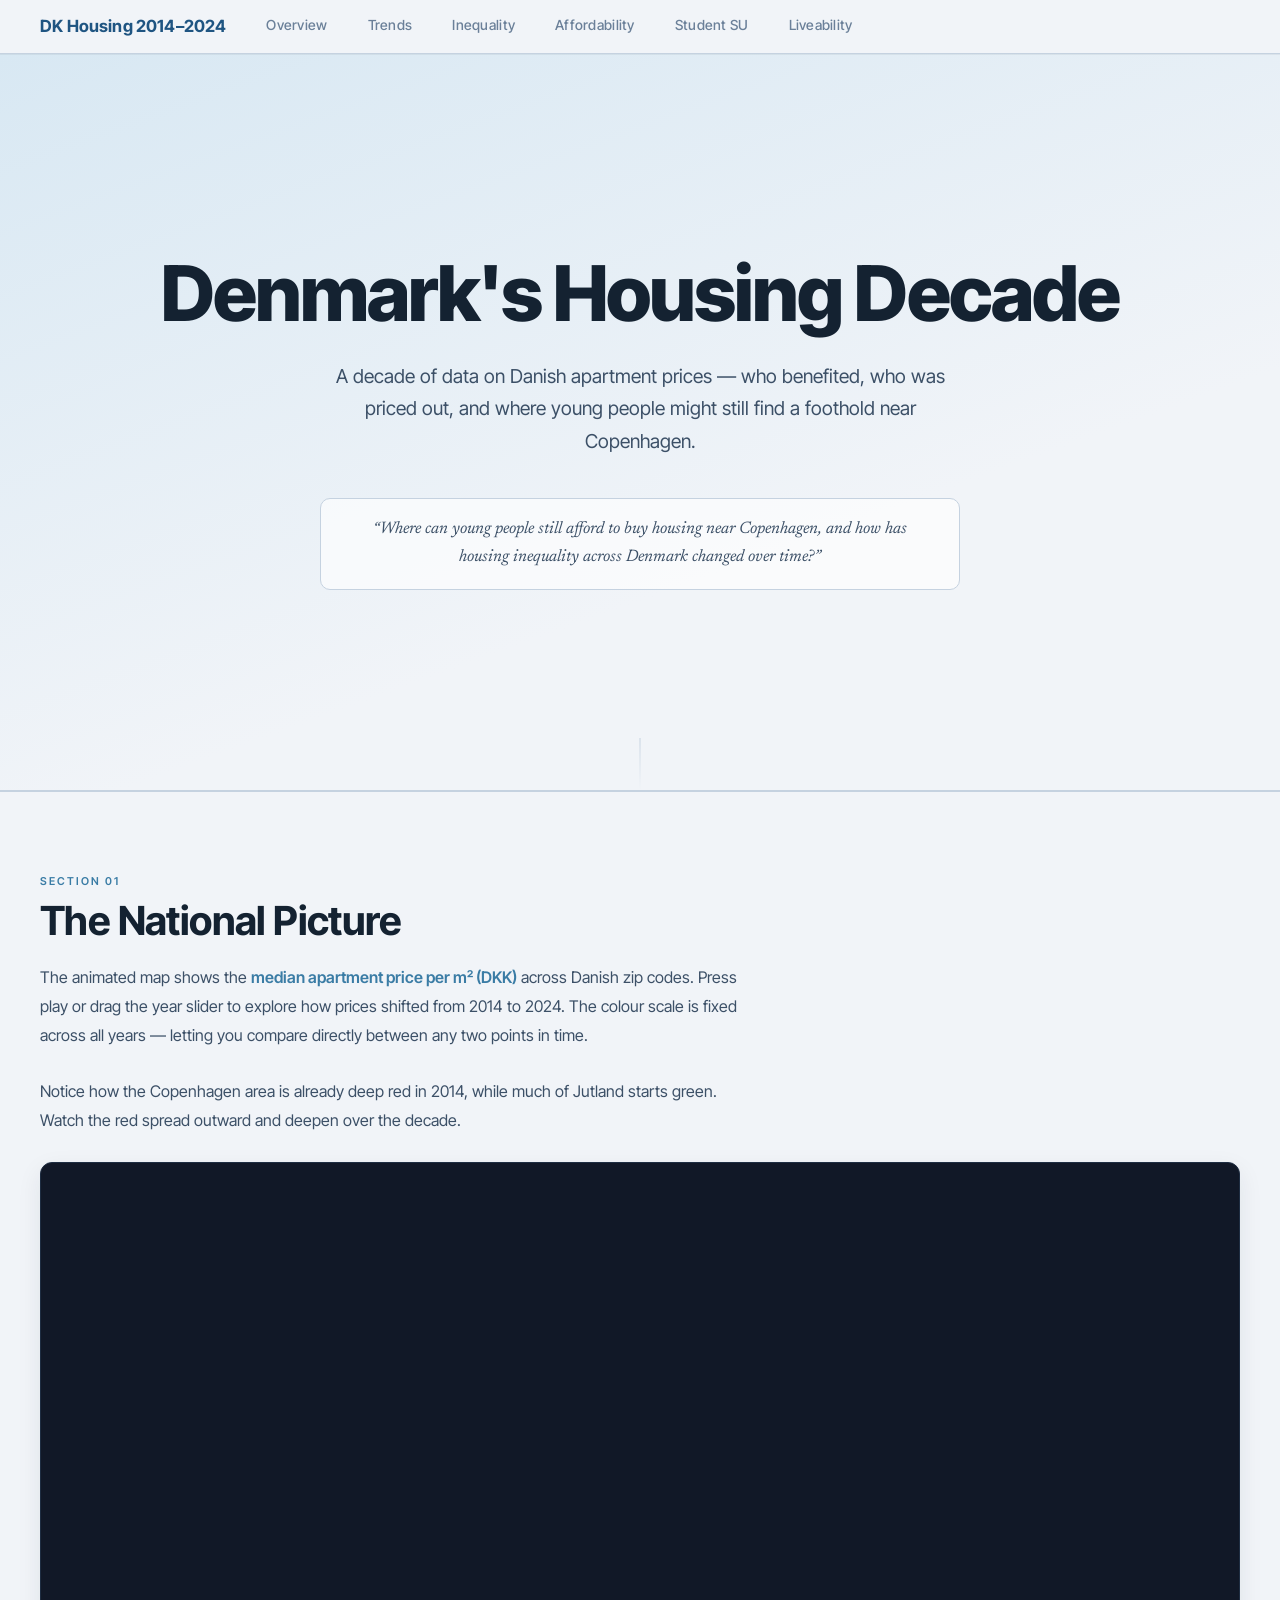
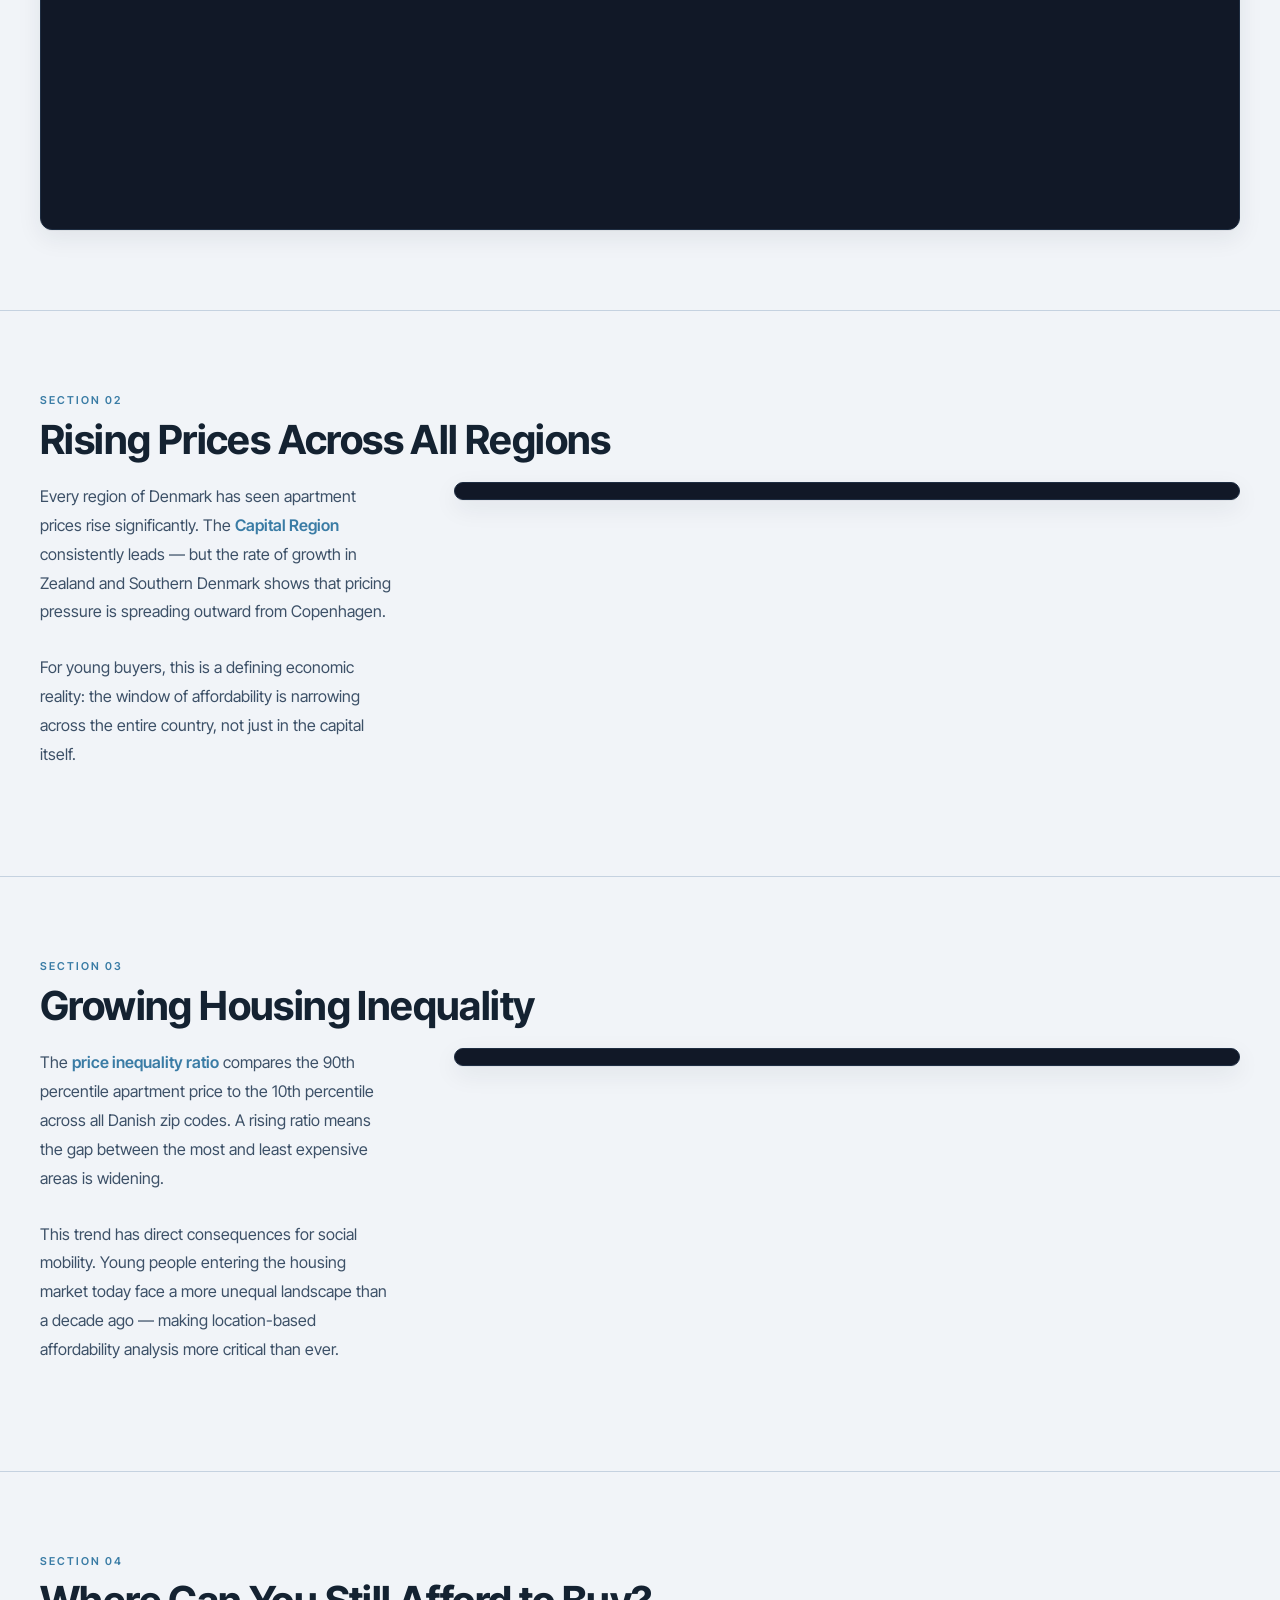
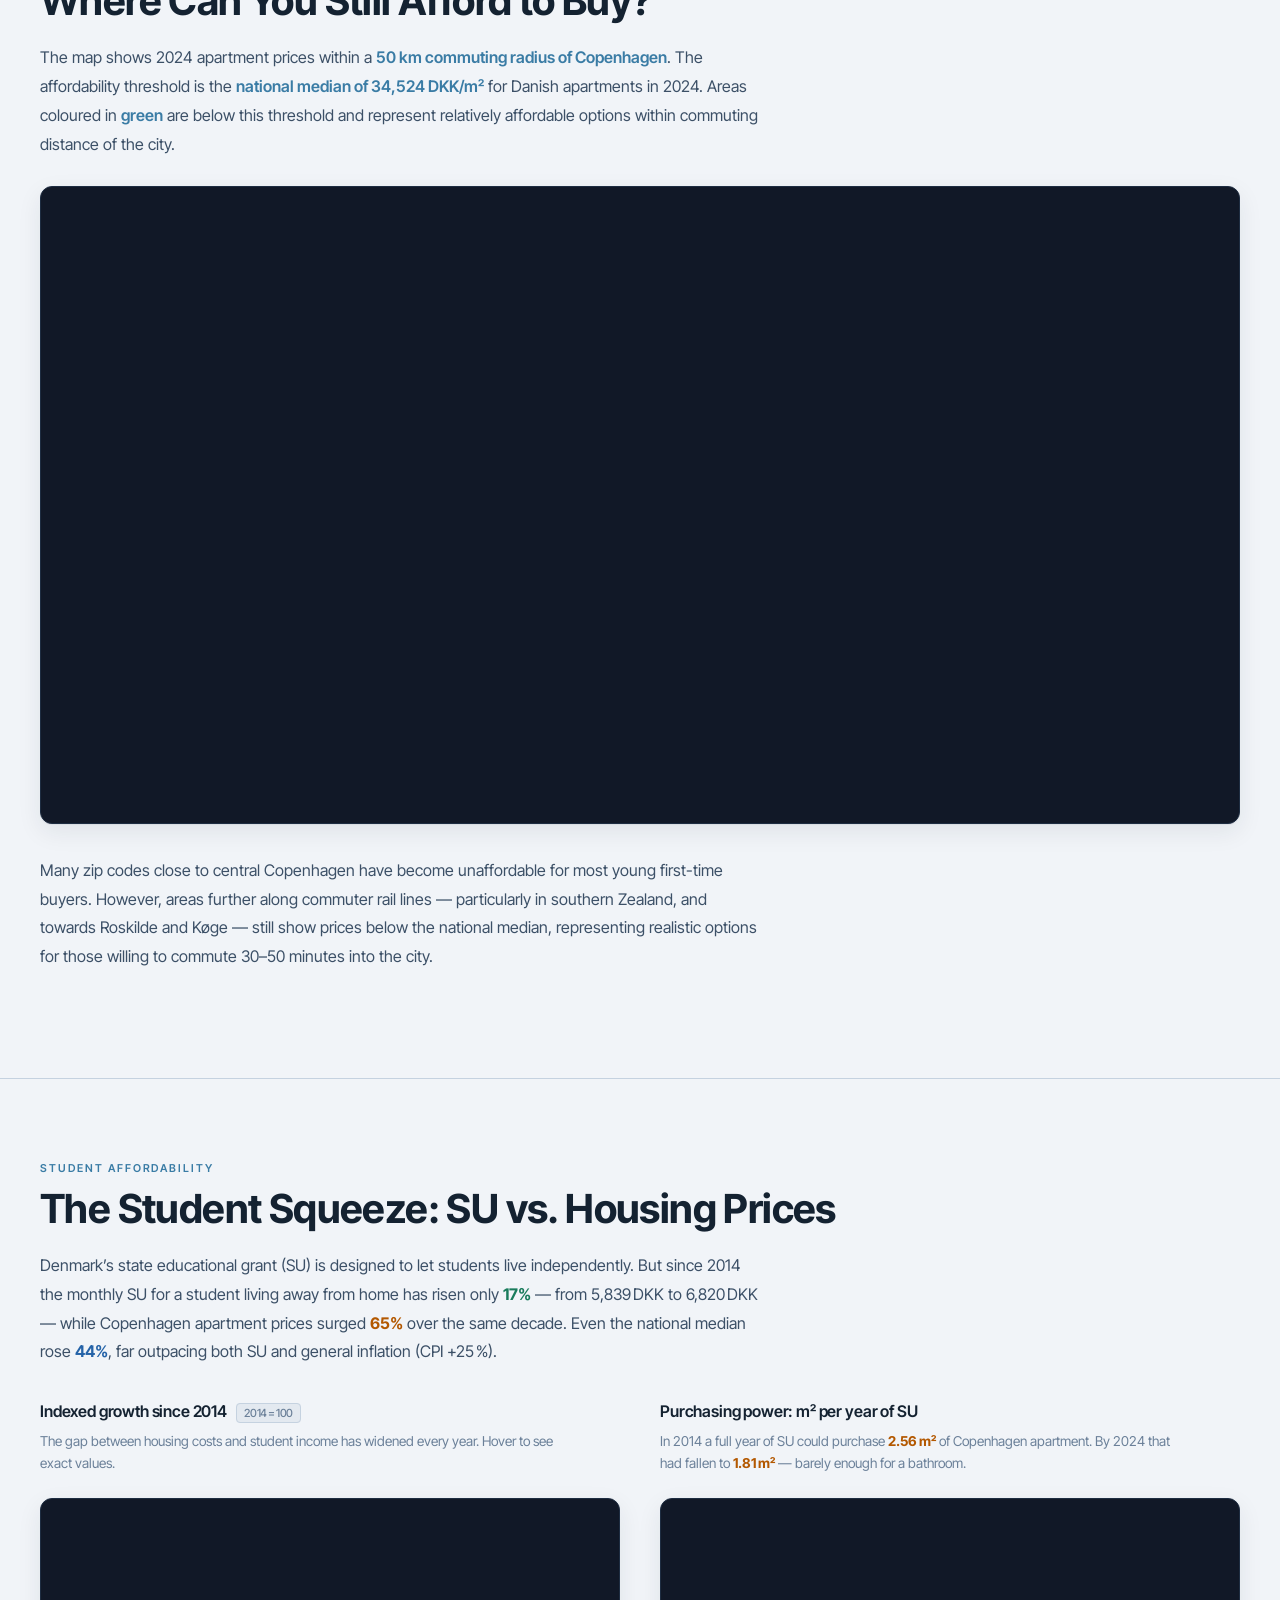
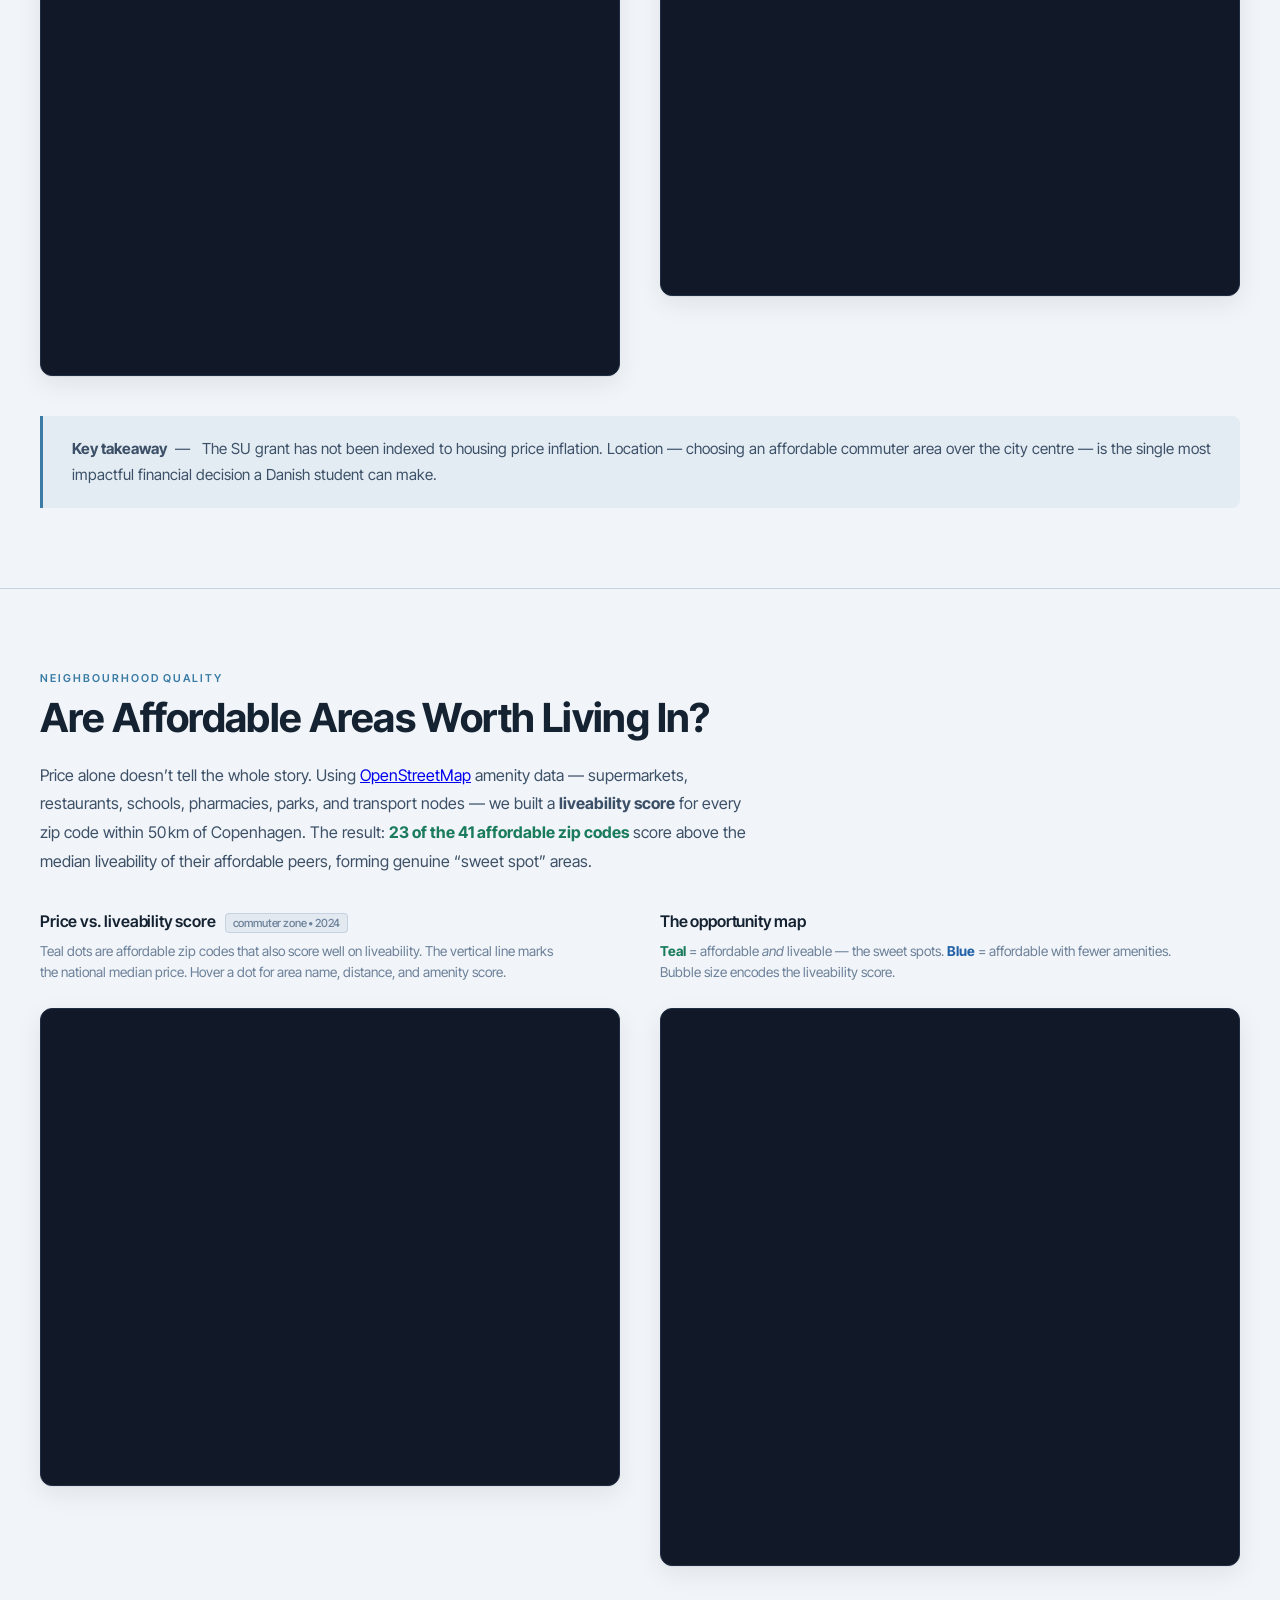
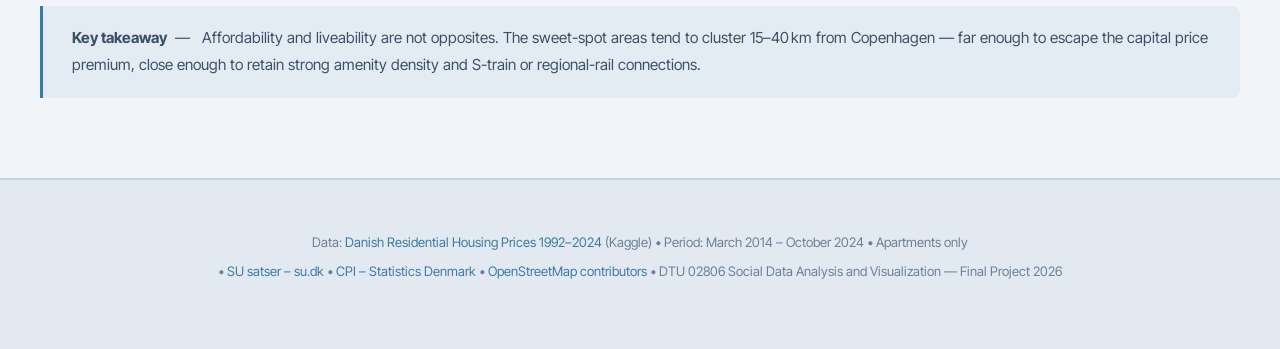
==== commit 6f286caa: "Blue theme" ====
--- a/docs/index.html
+++ b/docs/index.html
@@ -5,41 +5,181 @@
   <meta name='viewport' content='width=device-width, initial-scale=1.0'>
   <title>Denmark Housing Decade 2014–2024</title>
   <script src='https://cdn.plot.ly/plotly-3.4.0.min.js'></script>
+  <link rel="preconnect" href="https://fonts.googleapis.com">
+  <link rel="preconnect" href="https://fonts.gstatic.com" crossorigin>
+  <link href="https://fonts.googleapis.com/css2?family=Inter+Tight:ital,wght@0,300;0,400;0,500;0,600;0,700;0,800;1,400&family=Newsreader:ital,opsz,wght@0,6..72,400;0,6..72,500;0,6..72,600;1,6..72,400;1,6..72,500&display=swap" rel="stylesheet">
   <style>
     *, *::before, *::after { margin: 0; padding: 0; box-sizing: border-box; }
     html { scroll-behavior: smooth; }
-    body { background: #0d0f1a; color: #e2e8f0; font-family: 'Segoe UI', system-ui, sans-serif; line-height: 1.7; }
-    nav { position: sticky; top: 0; z-index: 100; background: rgba(13,15,26,0.92); backdrop-filter: blur(10px); border-bottom: 1px solid #2a3350; padding: 0.8rem 2.5rem; display: flex; align-items: center; gap: 2.5rem; }
-    nav .logo { color: #16c79a; font-weight: 700; font-size: 1.05rem; text-decoration: none; letter-spacing: 0.02em; }
-    nav a { color: #8892a4; text-decoration: none; font-size: 0.88rem; transition: color 0.2s; }
-    nav a:hover { color: #16c79a; }
-    .hero { min-height: 88vh; display: flex; flex-direction: column; justify-content: center; align-items: center; text-align: center; padding: 5rem 2rem; background: radial-gradient(ellipse at 50% 40%, #1c2237 0%, #0d0f1a 65%); }
-    .hero h1 { font-size: clamp(2.2rem, 6vw, 4.5rem); font-weight: 800; line-height: 1.1; background: linear-gradient(140deg, #16c79a 0%, #a8e6d8 50%, #e2e8f0 100%); -webkit-background-clip: text; -webkit-text-fill-color: transparent; background-clip: text; margin-bottom: 1.5rem; }
-    .hero .sub { font-size: clamp(1rem, 2.5vw, 1.25rem); color: #8892a4; max-width: 680px; margin-bottom: 2.5rem; }
-    .hero .rq { font-size: 1rem; color: #16c79a; border: 1px solid rgba(22,199,154,0.5); border-radius: 10px; padding: 1rem 2rem; max-width: 640px; font-style: italic; background: rgba(22,199,154,0.05); }
-    .section { max-width: 1350px; margin: 0 auto; padding: 5rem 2.5rem; border-bottom: 1px solid #161928; }
-    .section-label { text-transform: uppercase; letter-spacing: 0.18em; font-size: 0.7rem; color: #16c79a; margin-bottom: 0.6rem; font-weight: 600; }
-    .section h2 { font-size: clamp(1.6rem, 4vw, 2.6rem); font-weight: 700; color: #e2e8f0; margin-bottom: 1.2rem; line-height: 1.2; }
-    .narrative { font-size: 1rem; color: #8892a4; max-width: 720px; margin-bottom: 1.8rem; }
+
+    :root {
+      --paper:       #f1f4f8;
+      --paper-2:     #e3e9f0;
+      --ink:         #142231;
+      --ink-2:       #3c5067;
+      --ink-3:       #6b8099;
+      --rule:        #c5d2e0;
+      --ochre:       #3a7ca5;
+      --ochre-deep:  #1f5582;
+      --brick:       #2d5d7c;
+      --sage:        #5a8aa3;
+      --sage-2:      #8aaec1;
+      --gold:        #d9a441;
+      --shadow:      0 1px 0 rgba(20,34,49,.05), 0 8px 24px rgba(20,34,49,.08);
+      --chart-bg:    #111827;
+      --chart-border:#1e2d42;
+    }
+
+    body {
+      background: var(--paper);
+      color: var(--ink);
+      font-family: 'Inter Tight', 'Segoe UI', system-ui, sans-serif;
+      line-height: 1.7;
+    }
+
+    /* Navigation */
+    nav {
+      position: sticky; top: 0; z-index: 100;
+      background: rgba(241,244,248,.96);
+      backdrop-filter: blur(14px);
+      border-bottom: 1px solid var(--rule);
+      padding: 0.75rem 2.5rem;
+      display: flex; align-items: center; gap: 2.5rem;
+      box-shadow: 0 1px 0 rgba(20,34,49,.06);
+    }
+    nav .logo {
+      color: var(--ochre-deep);
+      font-weight: 700; font-size: 1.05rem;
+      text-decoration: none; letter-spacing: 0.01em;
+    }
+    nav a {
+      color: var(--ink-3); text-decoration: none;
+      font-size: 0.87rem; font-weight: 500;
+      letter-spacing: 0.02em; transition: color 0.2s;
+    }
+    nav a:hover { color: var(--ochre); }
+
+    /* Hero */
+    .hero {
+      min-height: 82vh;
+      display: flex; flex-direction: column;
+      justify-content: center; align-items: center;
+      text-align: center; padding: 5rem 2rem;
+      background: linear-gradient(160deg, #d8e8f3 0%, var(--paper) 65%);
+      border-bottom: 2px solid var(--rule);
+      position: relative;
+    }
+    .hero::after {
+      content: ''; position: absolute; bottom: 0; left: 50%;
+      transform: translateX(-50%);
+      width: 1px; height: 52px;
+      background: linear-gradient(to bottom, var(--rule), transparent);
+    }
+    .hero h1 {
+      font-size: clamp(2.4rem, 6vw, 4.8rem);
+      font-weight: 800; line-height: 1.08;
+      color: var(--ink); margin-bottom: 1.5rem;
+      letter-spacing: -0.025em;
+    }
+    .hero .sub {
+      font-size: clamp(1rem, 2.2vw, 1.2rem);
+      color: var(--ink-2); max-width: 660px;
+      margin-bottom: 2.5rem; font-weight: 400;
+    }
+    .hero .rq {
+      font-size: 1.05rem; color: var(--ink-2);
+      border: 1.5px solid var(--rule);
+      border-radius: 10px; padding: 1.1rem 2rem;
+      max-width: 640px; font-style: italic;
+      background: rgba(255,255,255,.65);
+      font-family: 'Newsreader', Georgia, serif;
+      line-height: 1.65;
+    }
+
+    /* Sections */
+    .section {
+      max-width: 1350px; margin: 0 auto;
+      padding: 5rem 2.5rem;
+      border-bottom: 1px solid var(--rule);
+    }
+    .section-label {
+      text-transform: uppercase; letter-spacing: 0.18em;
+      font-size: 0.68rem; color: var(--ochre);
+      margin-bottom: 0.5rem; font-weight: 600;
+    }
+    .section h2 {
+      font-size: clamp(1.6rem, 4vw, 2.5rem);
+      font-weight: 700; color: var(--ink);
+      margin-bottom: 1.2rem; line-height: 1.15;
+      letter-spacing: -0.015em;
+    }
+    .section-intro, .narrative {
+      font-size: 1rem; color: var(--ink-2);
+      max-width: 720px; margin-bottom: 1.7rem; line-height: 1.8;
+    }
+
+    /* Layout */
     .split { display: grid; grid-template-columns: 1fr 2.2fr; gap: 3.5rem; align-items: start; }
     @media (max-width: 860px) { .split { grid-template-columns: 1fr; } }
-    .chart-wrap { background: #111525; border: 1px solid #222840; border-radius: 14px; overflow: hidden; padding: 0.5rem; }
-    .full-chart { background: #111525; border: 1px solid #222840; border-radius: 14px; padding: 0.5rem; margin-top: 1.5rem; overflow: hidden; }
-    .hl { color: #16c79a; font-weight: 600; }
-    footer { text-align: center; padding: 3rem 2rem 4rem; color: #8892a4; font-size: 0.82rem; border-top: 1px solid #161928; line-height: 2.2; }
-    footer a { color: #16c79a; text-decoration: none; }
+    .two-col { display: grid; grid-template-columns: 1fr 1fr; gap: 2.5rem; margin-top: 2rem; }
+    @media (max-width: 900px) { .two-col { grid-template-columns: 1fr; } }
+
+    /* Chart containers — dark panels to frame dark Plotly charts */
+    .chart-wrap {
+      background: var(--chart-bg);
+      border: 1px solid var(--chart-border);
+      border-radius: 12px; overflow: hidden;
+      padding: 0.5rem; box-shadow: var(--shadow);
+    }
+    .full-chart {
+      background: var(--chart-bg);
+      border: 1px solid var(--chart-border);
+      border-radius: 12px; padding: 0.5rem;
+      margin-top: 1.5rem; overflow: hidden;
+      box-shadow: var(--shadow);
+    }
+
+    /* Typography */
+    .hl { color: var(--ochre); font-weight: 600; }
+    .chart-title {
+      font-size: 1rem; font-weight: 600;
+      color: var(--ink); margin-bottom: 0.35rem;
+      letter-spacing: -0.01em;
+    }
+    .chart-title .badge, .badge {
+      font-size: 0.7rem; font-weight: 500;
+      color: var(--ink-3); background: var(--paper-2);
+      border-radius: 4px; padding: 2px 7px;
+      margin-left: 6px; border: 1px solid var(--rule);
+    }
+    .chart-sub {
+      font-size: 0.85rem; color: var(--ink-3);
+      margin-bottom: 0.8rem; max-width: 520px; line-height: 1.6;
+    }
+
+    /* Insight box */
+    .insight-box {
+      margin-top: 2.5rem; padding: 1.2rem 1.8rem;
+      background: rgba(58,124,165,.07);
+      border-left: 3px solid var(--ochre);
+      border-radius: 0 8px 8px 0;
+      font-size: 0.95rem; color: var(--ink-2); line-height: 1.75;
+    }
+
+    /* Footer */
+    footer {
+      text-align: center; padding: 3rem 2rem 4rem;
+      color: var(--ink-3); font-size: 0.82rem;
+      border-top: 1px solid var(--rule);
+      line-height: 2.2; background: var(--paper-2);
+    }
+    footer a { color: var(--ochre); text-decoration: none; }
     footer a:hover { text-decoration: underline; }
-  
-    .two-col { display:grid; grid-template-columns:1fr 1fr; gap:2.5rem; margin-top:2rem; }
-    @media(max-width:900px){ .two-col { grid-template-columns:1fr; } }
-    .chart-title { font-size:1rem; font-weight:600; color:#e2e8f0; margin-bottom:0.35rem; }
-    .chart-title .badge { font-size:0.72rem; font-weight:500; color:#8892a4;
-      background:rgba(255,255,255,0.07); border-radius:4px; padding:1px 6px; margin-left:6px; }
-    .chart-sub { font-size:0.85rem; color:#8892a4; margin-bottom:0.8rem; max-width:520px; }
-    .insight-box { margin-top:2.5rem; padding:1.2rem 1.8rem;
-      background:rgba(22,199,154,0.07); border-left:3px solid #16c79a;
-      border-radius:0 8px 8px 0; font-size:0.95rem; color:#c8d5e3; line-height:1.7; }
-
+
+    /* Inline colour overrides for light background */
+    [style*="#16c79a"] { color: #1a7c5c !important; }
+    [style*="#60a5fa"] { color: #2563a8 !important; }
+    [style*="#f97316"] { color: #b35800 !important; }
   </style>
 </head>
 <body>
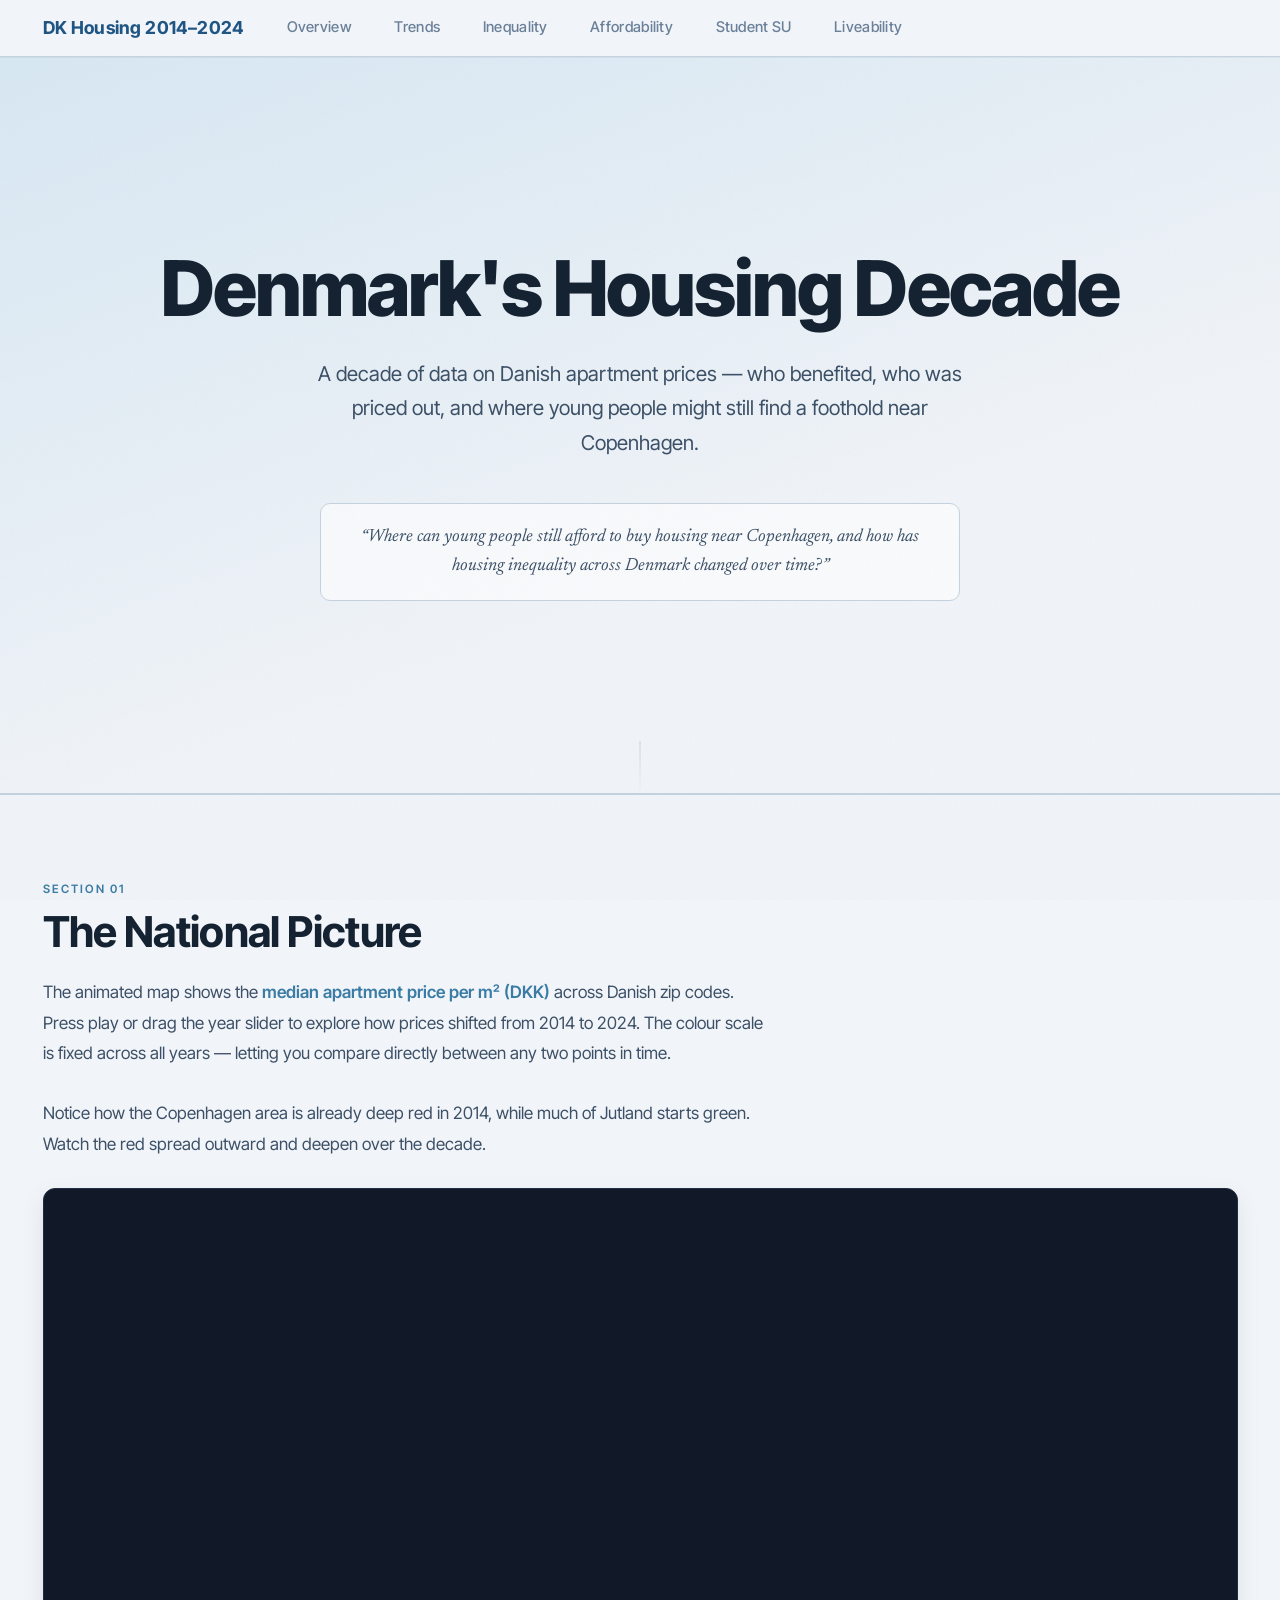
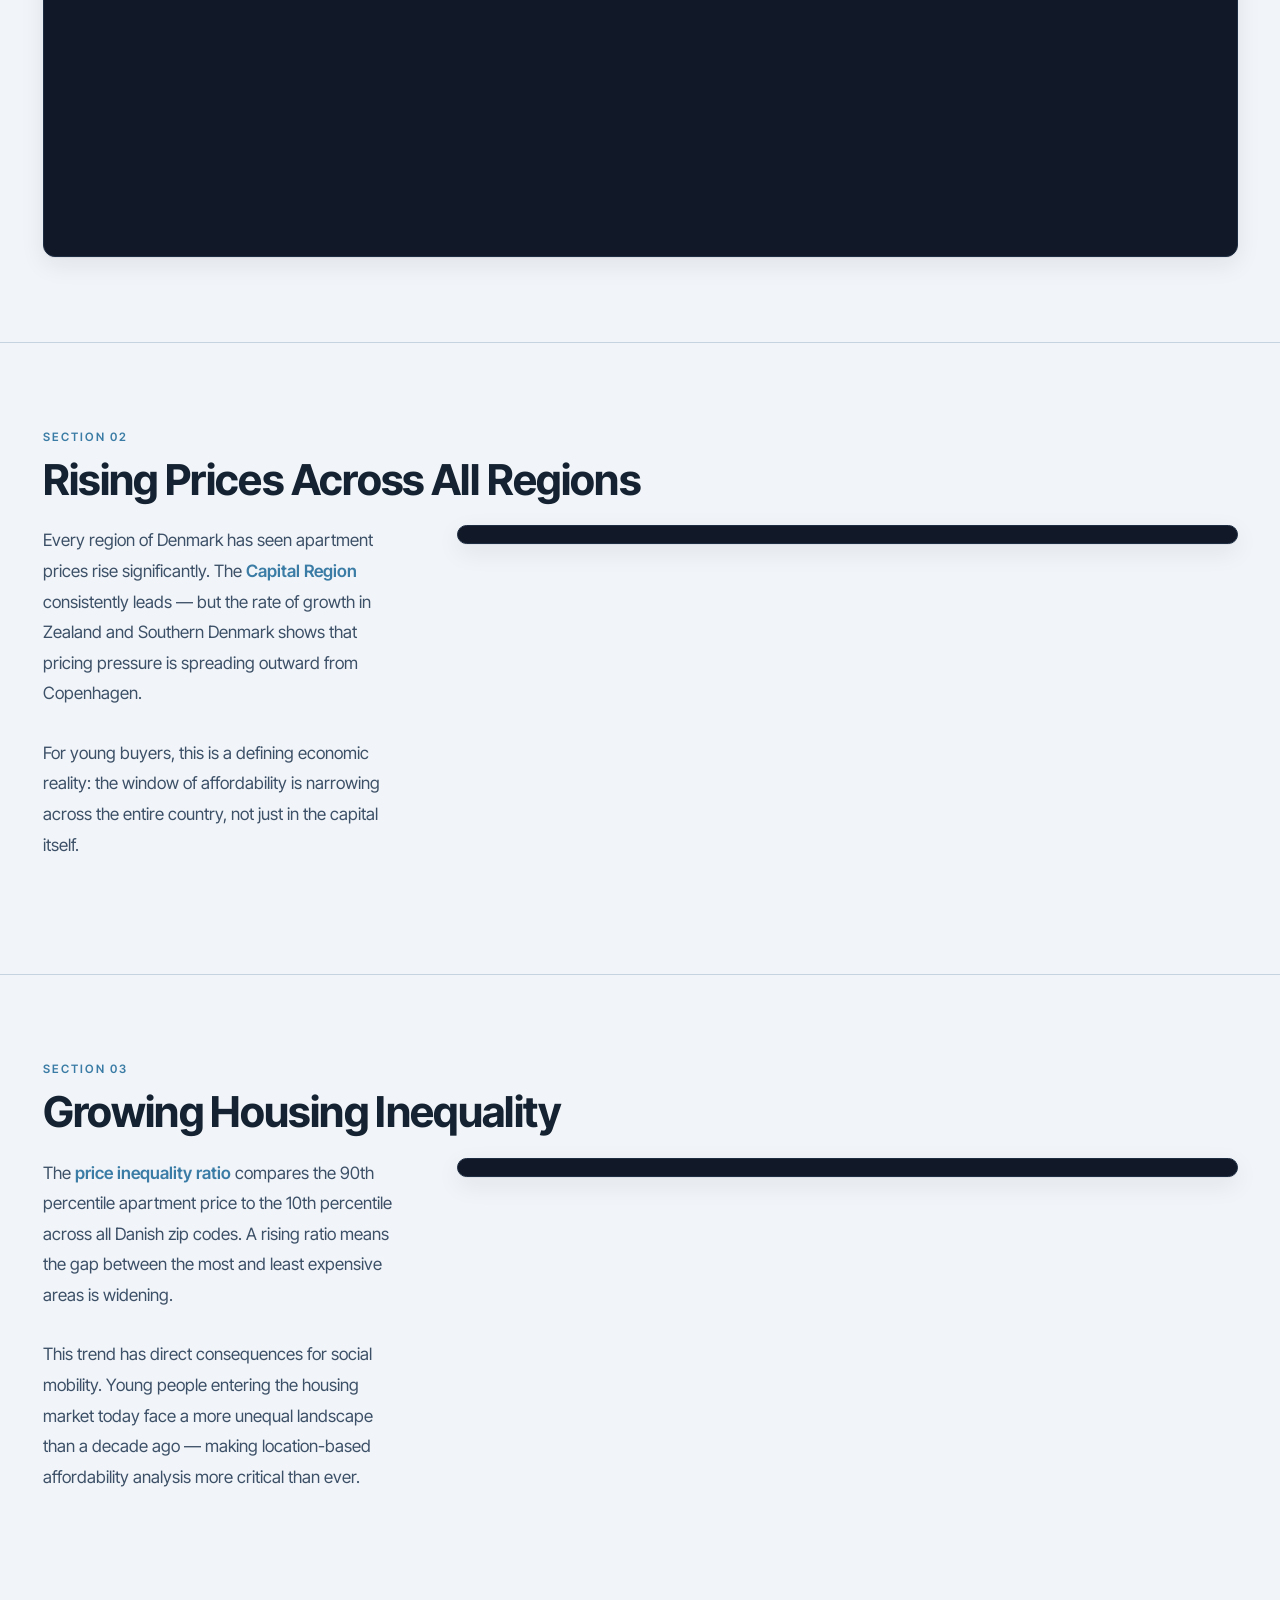
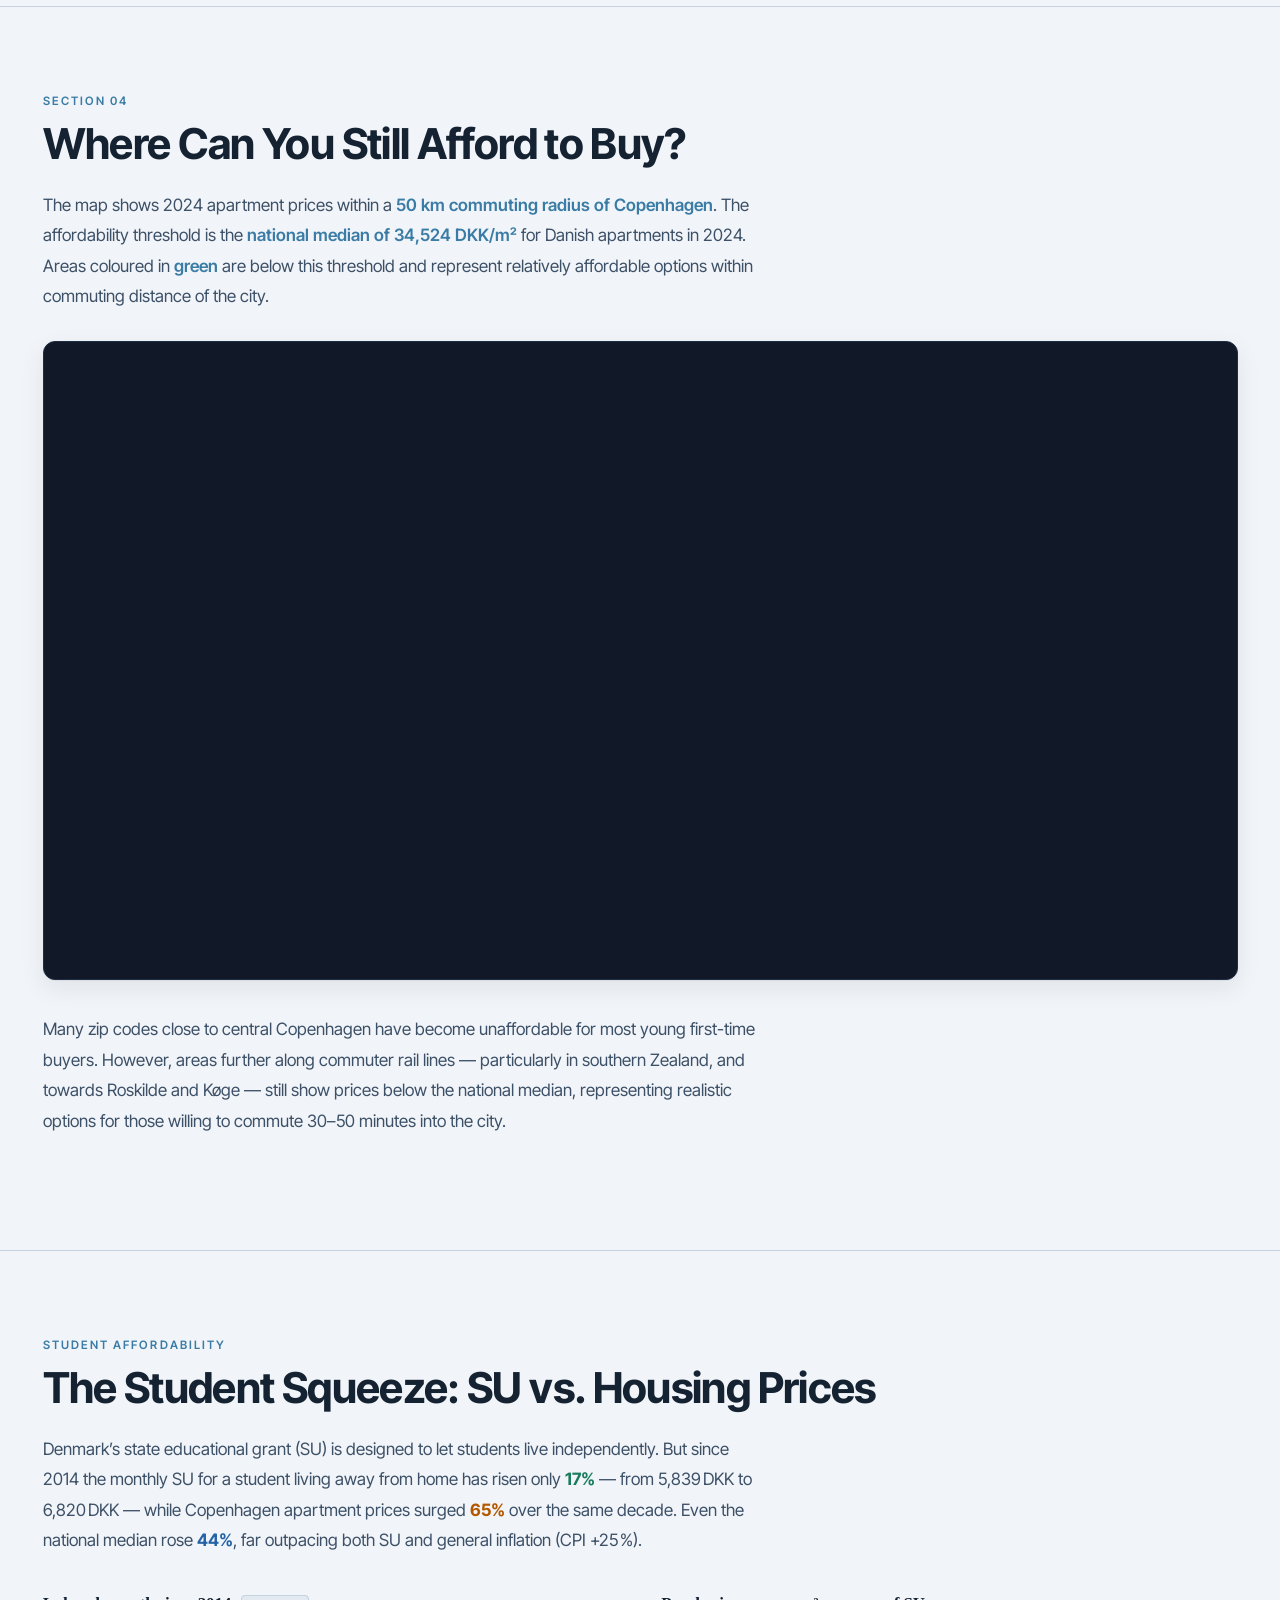
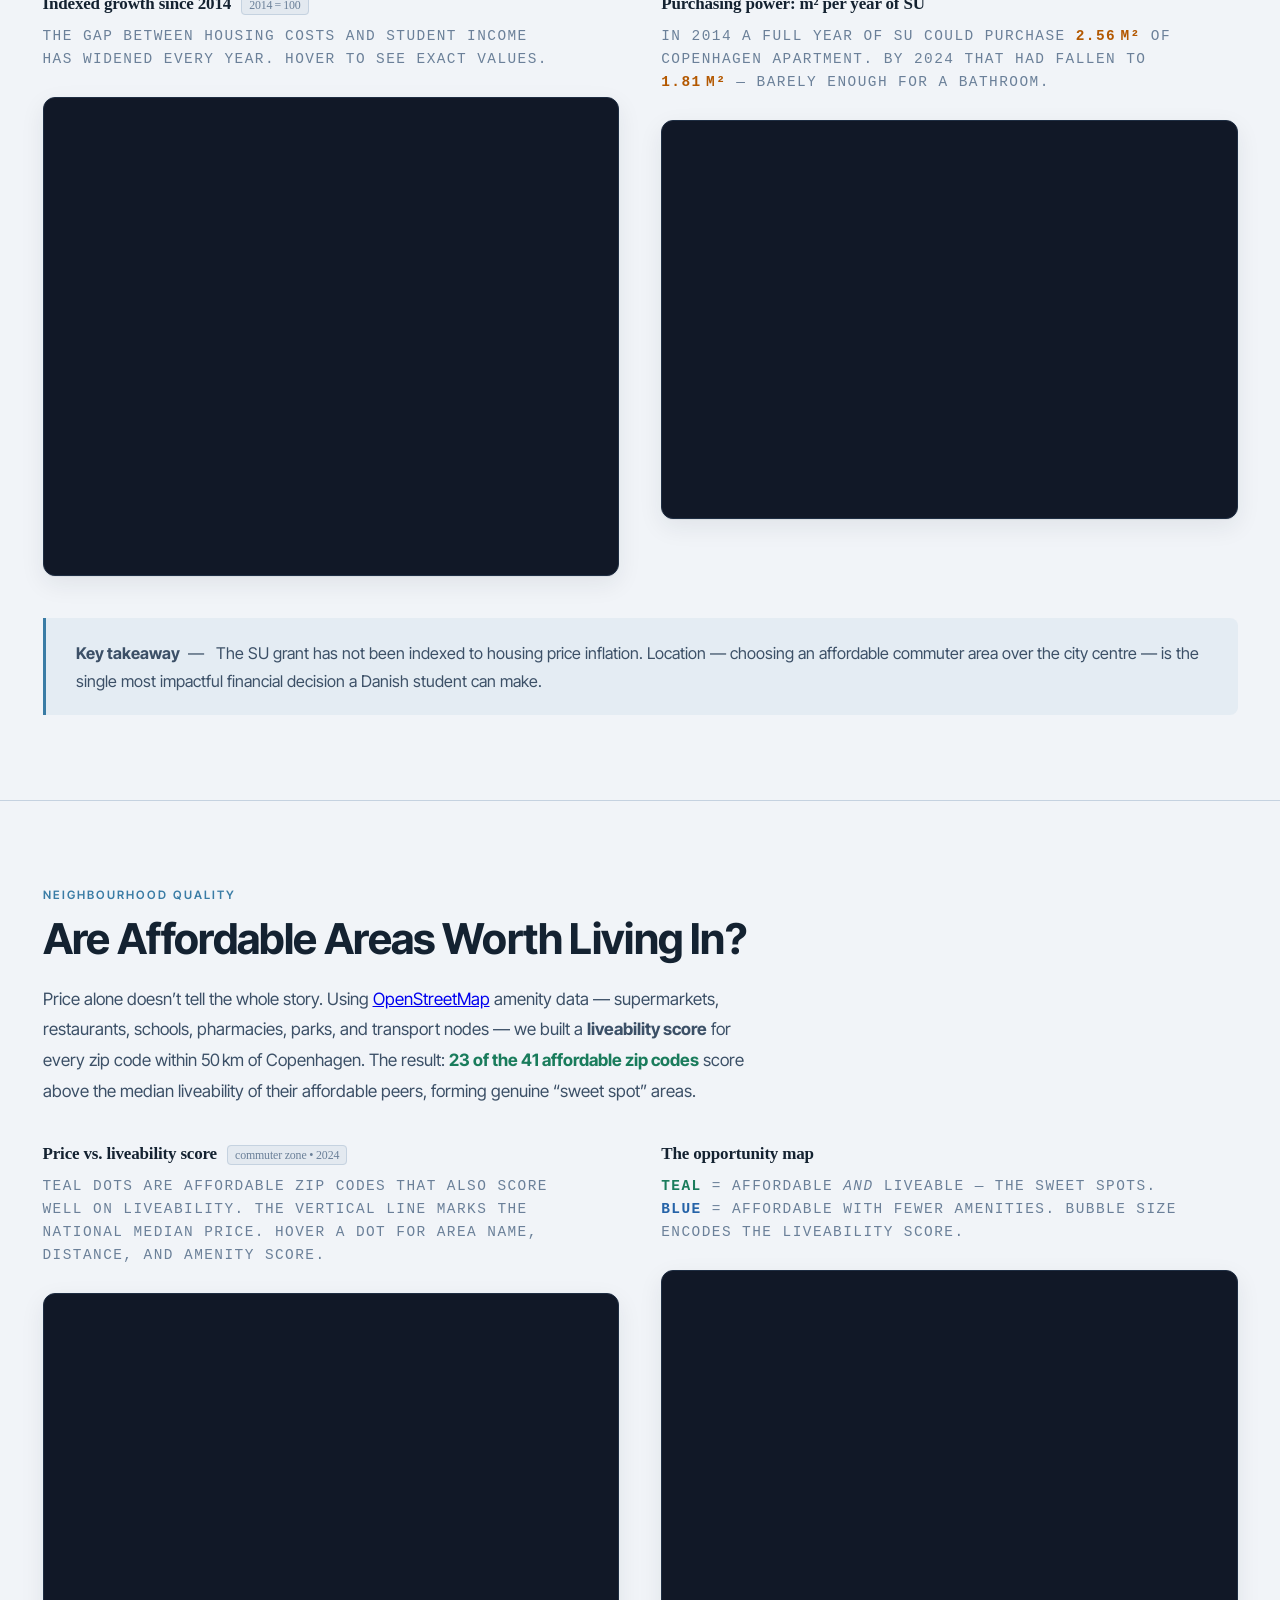
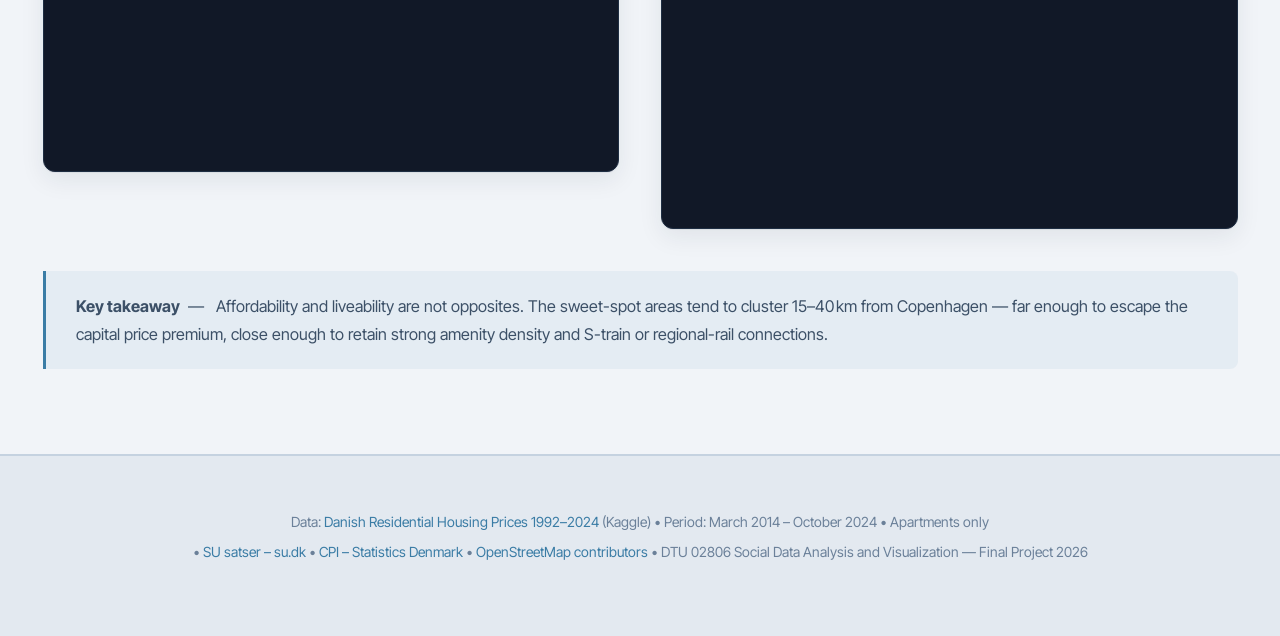
==== commit d0211320: "Bleu theme 2.0" ====
--- a/docs/index.html
+++ b/docs/index.html
@@ -8,6 +8,7 @@
   <link rel="preconnect" href="https://fonts.googleapis.com">
   <link rel="preconnect" href="https://fonts.gstatic.com" crossorigin>
   <link href="https://fonts.googleapis.com/css2?family=Inter+Tight:ital,wght@0,300;0,400;0,500;0,600;0,700;0,800;1,400&family=Newsreader:ital,opsz,wght@0,6..72,400;0,6..72,500;0,6..72,600;1,6..72,400;1,6..72,500&display=swap" rel="stylesheet">
+  <link rel="stylesheet" href="styles-cool.css" />
   <style>
     *, *::before, *::after { margin: 0; padding: 0; box-sizing: border-box; }
     html { scroll-behavior: smooth; }
--- a/docs/styles-cool.css
+++ b/docs/styles-cool.css
@@ -0,0 +1,571 @@
+/* Magazine-style scrollytelling — cool blue palette
+   Drop this into your repo and link it from your HTML:
+       <link rel="stylesheet" href="styles-cool.css" />
+   It defines a complete colour system + typography + layout for the page.
+*/
+
+:root {
+  --paper:    #f1f4f8;   /* cool off-white */
+  --paper-2:  #e3e9f0;   /* slightly deeper card bg */
+  --ink:      #142231;   /* near-black with blue undertone */
+  --ink-2:    #3c5067;   /* secondary text */
+  --ink-3:    #6b8099;   /* tertiary / captions */
+  --rule:     #c5d2e0;   /* hairlines, dividers */
+  --ochre:    #3a7ca5;   /* primary accent (steel blue) */
+  --ochre-deep:#1f5582;  /* deeper accent for emphasis */
+  --brick:    #2d5d7c;   /* "brick" repurposed as deep navy-teal */
+  --sage:     #5a8aa3;   /* secondary accent (muted slate-blue) */
+  --sage-2:   #8aaec1;   /* lighter slate */
+  --gold:     #d9a441;   /* warm spark — used sparingly on dark sections */
+  --shadow:   0 1px 0 rgba(20,34,49,0.05), 0 8px 24px rgba(20,34,49,0.06);
+}
+
+* { box-sizing: border-box; }
+html, body {
+  margin: 0; padding: 0;
+  background: var(--paper);
+  color: var(--ink);
+  font-family: 'Inter Tight', 'Inter', -apple-system, sans-serif;
+  font-size: 17px;
+  line-height: 1.55;
+  -webkit-font-smoothing: antialiased;
+}
+
+/* Subtle paper noise (cool-tinted) */
+body::before {
+  content: "";
+  position: fixed; inset: 0;
+  pointer-events: none;
+  background-image: url("data:image/svg+xml;utf8,<svg xmlns='http://www.w3.org/2000/svg' width='200' height='200'><filter id='n'><feTurbulence type='fractalNoise' baseFrequency='0.85' numOctaves='2' stitchTiles='stitch'/><feColorMatrix values='0 0 0 0 0.08 0 0 0 0 0.13 0 0 0 0 0.19 0 0 0 0.045 0'/></filter><rect width='100%' height='100%' filter='url(%23n)'/></svg>");
+  opacity: 0.55;
+  mix-blend-mode: multiply;
+  z-index: 1;
+}
+
+.serif { font-family: 'Newsreader', 'Source Serif 4', Georgia, serif; font-weight: 500; letter-spacing: -0.01em; }
+.mono  { font-family: 'JetBrains Mono', ui-monospace, monospace; font-feature-settings: "tnum"; }
+
+/* Top dressing */
+.masthead {
+  position: relative; z-index: 5;
+  display: flex; align-items: center; justify-content: space-between;
+  padding: 18px 32px;
+  border-bottom: 1px solid var(--rule);
+  font-size: 12px;
+  letter-spacing: 0.12em;
+  text-transform: uppercase;
+  color: var(--ink-2);
+}
+.masthead .brand { display: flex; align-items: center; gap: 10px; font-weight: 600; }
+.masthead .brand .dot { width: 8px; height: 8px; background: var(--ochre); border-radius: 50%; }
+.masthead .meta { display: flex; gap: 20px; }
+.masthead a { color: var(--ink-2); text-decoration: none; border-bottom: 1px solid transparent; }
+.masthead a:hover { border-color: var(--ochre); color: var(--ink); }
+
+/* Page layout */
+.page { position: relative; z-index: 2; }
+
+.section {
+  max-width: 1180px;
+  margin: 0 auto;
+  padding: 80px 32px;
+}
+.section.narrow { max-width: 720px; }
+.section.wide   { max-width: 1320px; }
+
+.eyebrow {
+  font-family: 'JetBrains Mono', monospace;
+  font-size: 11px;
+  letter-spacing: 0.18em;
+  text-transform: uppercase;
+  color: var(--ochre-deep);
+  margin-bottom: 18px;
+  display: inline-flex;
+  align-items: center;
+  gap: 10px;
+}
+.eyebrow::before {
+  content: "";
+  width: 22px; height: 1px;
+  background: var(--ochre);
+}
+
+h1.display {
+  font-family: 'Newsreader', serif;
+  font-weight: 400;
+  font-size: clamp(48px, 7.5vw, 110px);
+  line-height: 0.96;
+  letter-spacing: -0.025em;
+  margin: 0 0 28px;
+  color: var(--ink);
+}
+h1.display em {
+  font-style: italic;
+  color: var(--ochre-deep);
+  font-weight: 500;
+}
+h2.chapter {
+  font-family: 'Newsreader', serif;
+  font-weight: 500;
+  font-size: clamp(32px, 4.2vw, 56px);
+  line-height: 1.04;
+  letter-spacing: -0.02em;
+  margin: 0 0 20px;
+}
+h2.chapter em { font-style: italic; color: var(--ochre-deep); }
+
+h3.kicker {
+  font-family: 'Newsreader', serif;
+  font-weight: 500;
+  font-size: 24px;
+  line-height: 1.2;
+  margin: 0 0 12px;
+}
+
+.dek {
+  font-family: 'Newsreader', serif;
+  font-weight: 400;
+  font-style: italic;
+  font-size: clamp(20px, 2vw, 26px);
+  line-height: 1.4;
+  color: var(--ink-2);
+  max-width: 720px;
+  margin: 0 0 32px;
+}
+
+.lede::first-letter {
+  font-family: 'Newsreader', serif;
+  font-weight: 600;
+  float: left;
+  font-size: 5em;
+  line-height: 0.85;
+  margin: 6px 10px 0 0;
+  color: var(--ochre-deep);
+}
+
+p.body {
+  font-size: 18px;
+  line-height: 1.65;
+  max-width: 640px;
+  margin: 0 0 22px;
+  color: var(--ink);
+  text-wrap: pretty;
+}
+p.body.muted { color: var(--ink-2); }
+
+.byline {
+  font-size: 12px;
+  letter-spacing: 0.12em;
+  text-transform: uppercase;
+  color: var(--ink-3);
+  margin-top: 40px;
+  display: flex;
+  gap: 24px;
+  align-items: center;
+}
+.byline .sep { width: 24px; height: 1px; background: var(--rule); }
+
+.callout {
+  border-left: 3px solid var(--ochre);
+  padding: 8px 0 8px 22px;
+  margin: 24px 0;
+  font-family: 'Newsreader', serif;
+  font-style: italic;
+  font-size: 22px;
+  line-height: 1.4;
+  color: var(--ink);
+  max-width: 640px;
+}
+
+/* Hero */
+.hero {
+  position: relative;
+  padding: 70px 32px 90px;
+  border-bottom: 1px solid var(--rule);
+  overflow: hidden;
+}
+.hero-grid {
+  max-width: 1320px;
+  margin: 0 auto;
+  display: grid;
+  grid-template-columns: 1.05fr 1fr;
+  gap: 60px;
+  align-items: end;
+}
+.hero-text { max-width: 640px; }
+.hero-viz { position: relative; min-height: 460px; }
+@media (max-width: 900px) {
+  .hero-grid { grid-template-columns: 1fr; gap: 40px; }
+  .hero-viz { min-height: 380px; }
+}
+
+/* Stat strip */
+.stats {
+  display: grid;
+  grid-template-columns: repeat(4, 1fr);
+  gap: 24px;
+  border-top: 1px solid var(--rule);
+  border-bottom: 1px solid var(--rule);
+  padding: 28px 0;
+  margin: 36px 0;
+}
+.stat .num {
+  font-family: 'Newsreader', serif;
+  font-weight: 500;
+  font-size: 44px;
+  line-height: 1;
+  color: var(--ink);
+  letter-spacing: -0.02em;
+}
+.stat .num em {
+  font-style: italic;
+  color: var(--ochre-deep);
+}
+.stat .lbl {
+  font-family: 'JetBrains Mono', monospace;
+  font-size: 11px;
+  letter-spacing: 0.1em;
+  text-transform: uppercase;
+  color: var(--ink-3);
+  margin-top: 8px;
+  max-width: 180px;
+  line-height: 1.4;
+}
+@media (max-width: 760px) {
+  .stats { grid-template-columns: repeat(2, 1fr); }
+}
+
+/* Chart frame */
+.chart-frame {
+  background: var(--paper-2);
+  border: 1px solid var(--rule);
+  padding: 28px;
+  position: relative;
+}
+.chart-frame.bare { background: transparent; border: none; padding: 0; }
+.chart-title {
+  font-family: 'Newsreader', serif;
+  font-weight: 500;
+  font-size: 20px;
+  margin: 0 0 4px;
+}
+.chart-sub {
+  font-family: 'JetBrains Mono', monospace;
+  font-size: 11px;
+  letter-spacing: 0.1em;
+  text-transform: uppercase;
+  color: var(--ink-3);
+  margin-bottom: 18px;
+}
+
+/* Slider */
+.slider-row {
+  display: flex; align-items: center; gap: 18px;
+  margin: 16px 0 8px;
+  font-family: 'JetBrains Mono', monospace;
+  font-size: 12px;
+  color: var(--ink-2);
+}
+.slider-row input[type=range] {
+  flex: 1;
+  -webkit-appearance: none;
+  appearance: none;
+  height: 2px;
+  background: var(--rule);
+  outline: none;
+}
+.slider-row input[type=range]::-webkit-slider-thumb {
+  -webkit-appearance: none;
+  appearance: none;
+  width: 18px; height: 18px;
+  background: var(--ochre);
+  border: 2px solid var(--paper);
+  box-shadow: 0 0 0 1px var(--ochre-deep);
+  border-radius: 50%;
+  cursor: pointer;
+}
+.slider-row input[type=range]::-moz-range-thumb {
+  width: 18px; height: 18px;
+  background: var(--ochre);
+  border: 2px solid var(--paper);
+  box-shadow: 0 0 0 1px var(--ochre-deep);
+  border-radius: 50%;
+  cursor: pointer;
+}
+.year-readout {
+  font-family: 'Newsreader', serif;
+  font-style: italic;
+  font-size: 22px;
+  color: var(--ochre-deep);
+  min-width: 70px;
+}
+
+/* Buttons / pills */
+.pill-row { display: flex; gap: 8px; flex-wrap: wrap; }
+.pill {
+  font-family: 'JetBrains Mono', monospace;
+  font-size: 11px;
+  letter-spacing: 0.08em;
+  text-transform: uppercase;
+  padding: 7px 12px;
+  border: 1px solid var(--rule);
+  background: transparent;
+  color: var(--ink-2);
+  cursor: pointer;
+  transition: all 0.15s;
+}
+.pill:hover { border-color: var(--ochre); color: var(--ink); }
+.pill.active {
+  background: var(--ink);
+  color: var(--paper);
+  border-color: var(--ink);
+}
+
+/* Tooltip */
+.tooltip {
+  position: absolute;
+  pointer-events: none;
+  background: var(--ink);
+  color: var(--paper);
+  padding: 10px 14px;
+  font-size: 12px;
+  font-family: 'JetBrains Mono', monospace;
+  line-height: 1.5;
+  z-index: 100;
+  box-shadow: var(--shadow);
+  white-space: nowrap;
+  opacity: 0;
+  transition: opacity 0.12s;
+}
+.tooltip.visible { opacity: 1; }
+.tooltip .name { font-family: 'Newsreader', serif; font-style: italic; font-size: 15px; color: var(--paper); margin-bottom: 4px; }
+.tooltip .row { display: flex; justify-content: space-between; gap: 18px; }
+.tooltip .row .v { color: var(--gold); }
+
+/* Two-col / chapter */
+.two-col {
+  display: grid;
+  grid-template-columns: 1fr 1.2fr;
+  gap: 60px;
+  align-items: start;
+}
+.two-col.flip { grid-template-columns: 1.2fr 1fr; }
+@media (max-width: 900px) {
+  .two-col, .two-col.flip { grid-template-columns: 1fr; gap: 30px; }
+}
+
+/* Divider */
+.rule {
+  max-width: 1180px;
+  margin: 0 auto;
+  border-top: 1px solid var(--rule);
+}
+.rule.dotted { border-top-style: dotted; }
+
+/* Bg variant */
+.section.shaded { background: var(--paper-2); }
+.section.dark   {
+  background: var(--ink);
+  color: var(--paper);
+}
+.section.dark h2.chapter, .section.dark h1.display { color: var(--paper); }
+.section.dark h2.chapter em { color: var(--gold); }
+.section.dark .dek { color: rgba(241,244,248,0.7); }
+.section.dark p.body { color: rgba(241,244,248,0.85); }
+.section.dark .eyebrow { color: var(--gold); }
+.section.dark .eyebrow::before { background: var(--gold); }
+.section.dark .chart-frame { background: rgba(241,244,248,0.04); border-color: rgba(241,244,248,0.12); }
+
+/* Scroll indicator */
+.scroll-cue {
+  position: absolute;
+  bottom: 28px;
+  left: 50%;
+  transform: translateX(-50%);
+  font-family: 'JetBrains Mono', monospace;
+  font-size: 10px;
+  letter-spacing: 0.18em;
+  text-transform: uppercase;
+  color: var(--ink-3);
+  display: flex; flex-direction: column; align-items: center; gap: 8px;
+}
+.scroll-cue .line { width: 1px; height: 30px; background: var(--ink-3); animation: drop 2s ease-in-out infinite; transform-origin: top; }
+@keyframes drop {
+  0%, 100% { transform: scaleY(0.3); opacity: 0.3; }
+  50% { transform: scaleY(1); opacity: 1; }
+}
+
+/* Footer */
+.footer {
+  background: var(--ink);
+  color: rgba(241,244,248,0.7);
+  padding: 60px 32px;
+  margin-top: 0;
+  border-top: 1px solid var(--ink);
+  font-size: 13px;
+}
+.footer-grid {
+  max-width: 1180px;
+  margin: 0 auto;
+  display: grid;
+  grid-template-columns: 2fr 1fr 1fr;
+  gap: 40px;
+}
+.footer h4 { font-family: 'Newsreader', serif; font-weight: 500; font-style: italic; font-size: 18px; color: var(--paper); margin: 0 0 12px; }
+.footer a { color: var(--gold); text-decoration: none; border-bottom: 1px dotted rgba(217,164,65,0.4); }
+.footer a:hover { border-bottom-style: solid; }
+@media (max-width: 760px) { .footer-grid { grid-template-columns: 1fr; gap: 28px; } }
+
+/* Persona cards */
+.persona-grid {
+  display: grid;
+  grid-template-columns: repeat(3, 1fr);
+  gap: 18px;
+  margin: 28px 0;
+}
+.persona {
+  background: var(--paper-2);
+  border: 1px solid var(--rule);
+  padding: 22px;
+  cursor: pointer;
+  transition: all 0.15s;
+  position: relative;
+}
+.persona:hover { border-color: var(--ochre); transform: translateY(-2px); }
+.persona.active { background: var(--ink); color: var(--paper); border-color: var(--ink); }
+.persona.active .name { color: var(--paper); }
+.persona.active .role { color: var(--gold); }
+.persona.active .budget { color: var(--gold); }
+.persona .name { font-family: 'Newsreader', serif; font-size: 22px; font-weight: 500; line-height: 1.1; color: var(--ink); margin-bottom: 2px; }
+.persona .role { font-family: 'JetBrains Mono', monospace; font-size: 11px; letter-spacing: 0.08em; text-transform: uppercase; color: var(--ink-3); margin-bottom: 14px; }
+.persona .budget { font-family: 'Newsreader', serif; font-size: 16px; font-style: italic; color: var(--ochre-deep); }
+@media (max-width: 760px) { .persona-grid { grid-template-columns: 1fr; } }
+
+/* Calc panel */
+.calc {
+  display: grid;
+  grid-template-columns: 1fr 1fr;
+  gap: 28px;
+  background: var(--paper-2);
+  border: 1px solid var(--rule);
+  padding: 32px;
+  margin: 24px 0;
+}
+.calc .controls .group { margin-bottom: 22px; }
+.calc .controls label {
+  font-family: 'JetBrains Mono', monospace;
+  font-size: 11px;
+  letter-spacing: 0.1em;
+  text-transform: uppercase;
+  color: var(--ink-3);
+  display: flex; justify-content: space-between;
+  margin-bottom: 8px;
+}
+.calc .controls label .v { color: var(--ochre-deep); }
+.calc .readout { display: flex; flex-direction: column; justify-content: center; }
+.calc .readout .big {
+  font-family: 'Newsreader', serif;
+  font-size: 56px;
+  line-height: 1;
+  letter-spacing: -0.02em;
+}
+.calc .readout .big em { font-style: italic; color: var(--ochre-deep); }
+.calc .readout .label { font-family: 'JetBrains Mono', monospace; font-size: 11px; letter-spacing: 0.1em; text-transform: uppercase; color: var(--ink-3); margin-top: 10px; }
+.calc .readout .verdict {
+  margin-top: 18px;
+  padding: 14px;
+  border-left: 3px solid var(--ochre);
+  font-family: 'Newsreader', serif;
+  font-style: italic;
+  font-size: 18px;
+}
+.calc .readout .verdict.ok    { border-color: oklch(0.65 0.10 200); }
+.calc .readout .verdict.tight { border-color: var(--gold); }
+.calc .readout .verdict.bad   { border-color: oklch(0.50 0.15 250); }
+@media (max-width: 760px) { .calc { grid-template-columns: 1fr; } }
+
+/* Legend */
+.legend {
+  display: flex; gap: 16px; align-items: center; flex-wrap: wrap;
+  font-family: 'JetBrains Mono', monospace;
+  font-size: 11px;
+  letter-spacing: 0.06em;
+  color: var(--ink-2);
+}
+.legend .swatch { width: 14px; height: 14px; display: inline-block; margin-right: 6px; vertical-align: middle; }
+
+/* Verdict block */
+.verdict-grid {
+  display: grid;
+  grid-template-columns: repeat(3, 1fr);
+  gap: 16px;
+  margin: 28px 0;
+}
+.verdict-card {
+  border: 1px solid var(--rule);
+  padding: 20px;
+  background: var(--paper);
+}
+.verdict-card .label {
+  font-family: 'JetBrains Mono', monospace;
+  font-size: 11px;
+  letter-spacing: 0.1em;
+  text-transform: uppercase;
+  color: var(--ink-3);
+}
+.verdict-card .value {
+  font-family: 'Newsreader', serif;
+  font-size: 28px;
+  font-weight: 500;
+  line-height: 1.1;
+  margin: 8px 0;
+}
+.verdict-card.green { background: oklch(0.94 0.04 200); }
+.verdict-card.amber { background: oklch(0.94 0.05 230); }
+.verdict-card.red   { background: oklch(0.92 0.06 260); }
+@media (max-width: 760px) { .verdict-grid { grid-template-columns: 1fr; } }
+
+/* Map specifics */
+.map-svg { width: 100%; height: 100%; display: block; }
+.region-cell { transition: opacity 0.18s; cursor: pointer; }
+.region-cell:hover { stroke: var(--ink); stroke-width: 1.5; }
+.region-label { font-family: 'Inter Tight', sans-serif; font-size: 10px; pointer-events: none; fill: var(--ink); }
+
+/* Annotation */
+.annot {
+  font-family: 'Newsreader', serif;
+  font-style: italic;
+  font-size: 13px;
+  fill: var(--ink-2);
+}
+.annot-line { stroke: var(--ink-3); stroke-width: 1; fill: none; }
+
+/* TOC */
+.toc {
+  position: fixed;
+  left: 32px;
+  top: 50%;
+  transform: translateY(-50%);
+  z-index: 50;
+  display: flex; flex-direction: column;
+  gap: 12px;
+  font-family: 'JetBrains Mono', monospace;
+  font-size: 10px;
+  letter-spacing: 0.1em;
+  text-transform: uppercase;
+}
+.toc a {
+  color: var(--ink-3);
+  text-decoration: none;
+  display: flex; align-items: center; gap: 10px;
+  transition: color 0.15s;
+}
+.toc a .dot { width: 6px; height: 6px; border-radius: 50%; background: var(--rule); transition: all 0.15s; }
+.toc a:hover, .toc a.active { color: var(--ink); }
+.toc a:hover .dot, .toc a.active .dot { background: var(--ochre); transform: scale(1.5); }
+.toc a .label { opacity: 0; transition: opacity 0.15s; }
+.toc a:hover .label, .toc a.active .label { opacity: 1; }
+@media (max-width: 1200px) { .toc { display: none; } }
+
+/* Section anchor offsets */
+.section[id] { scroll-margin-top: 40px; }
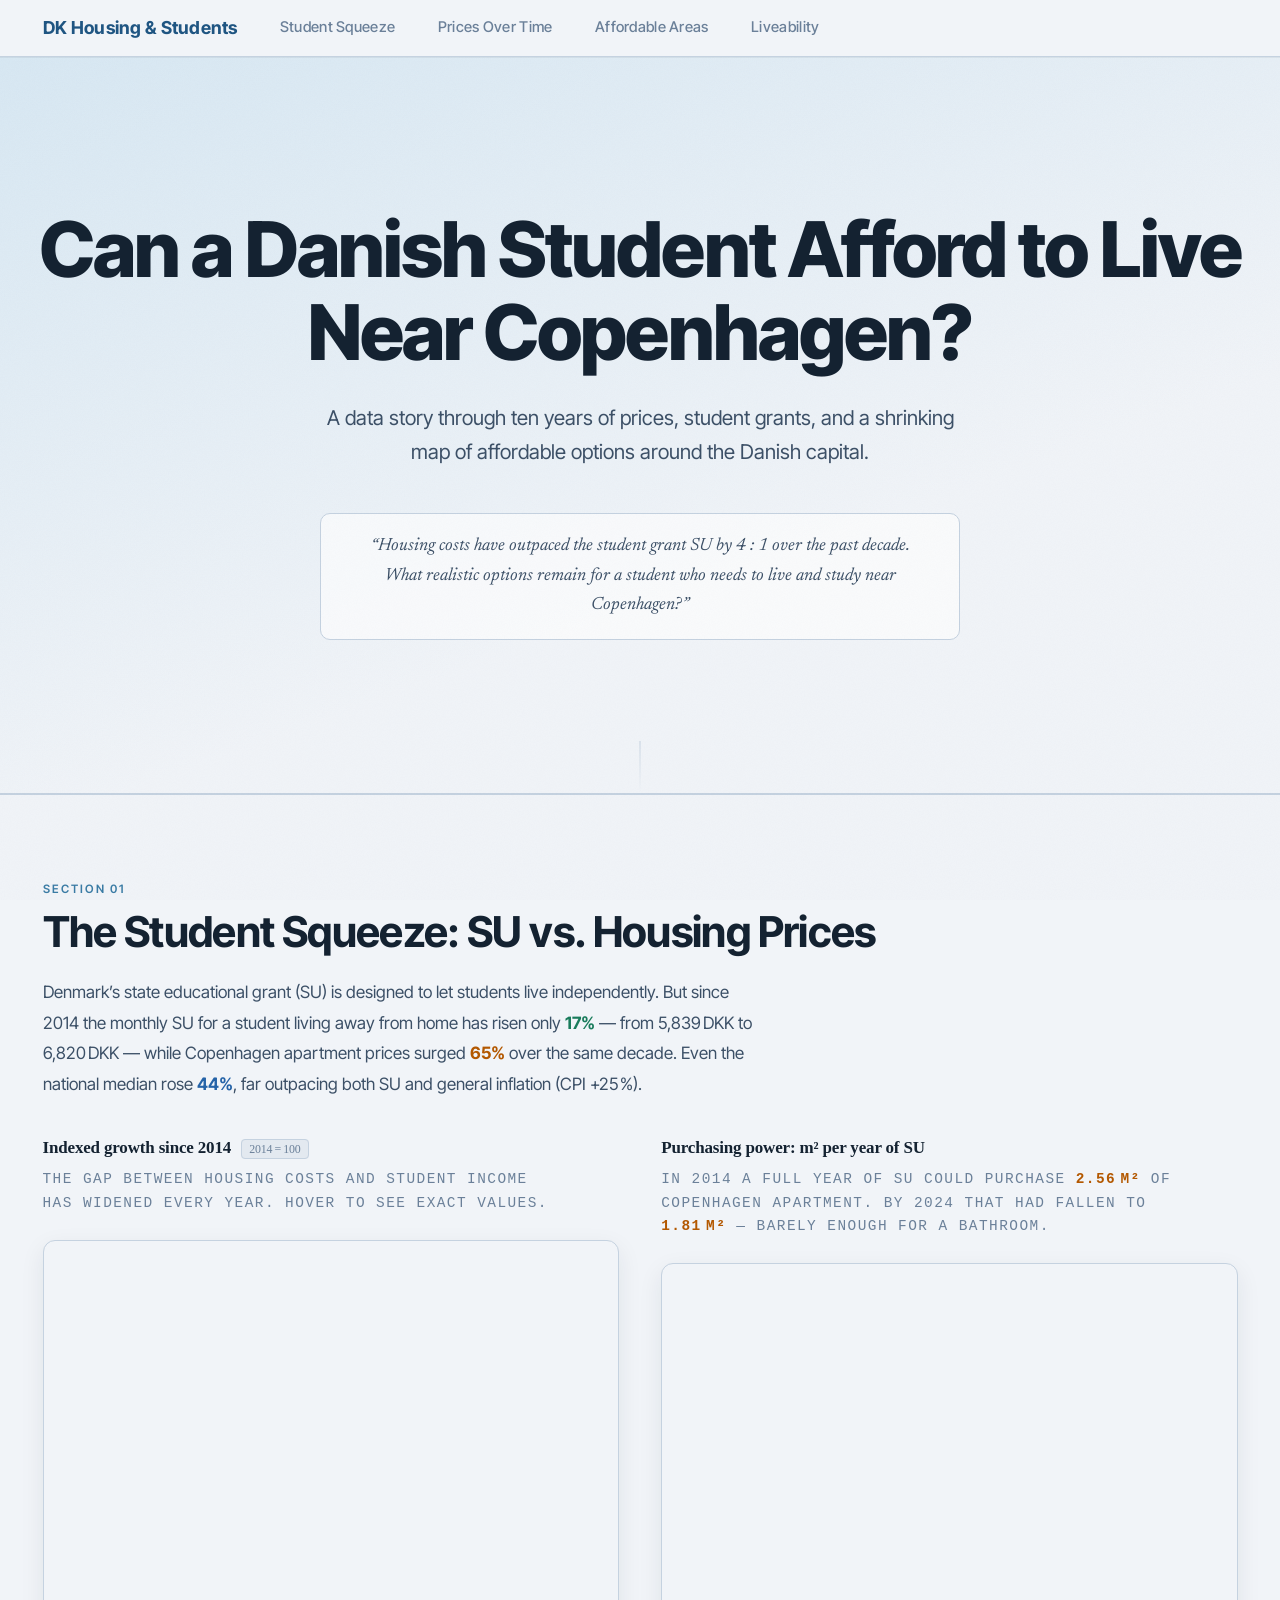
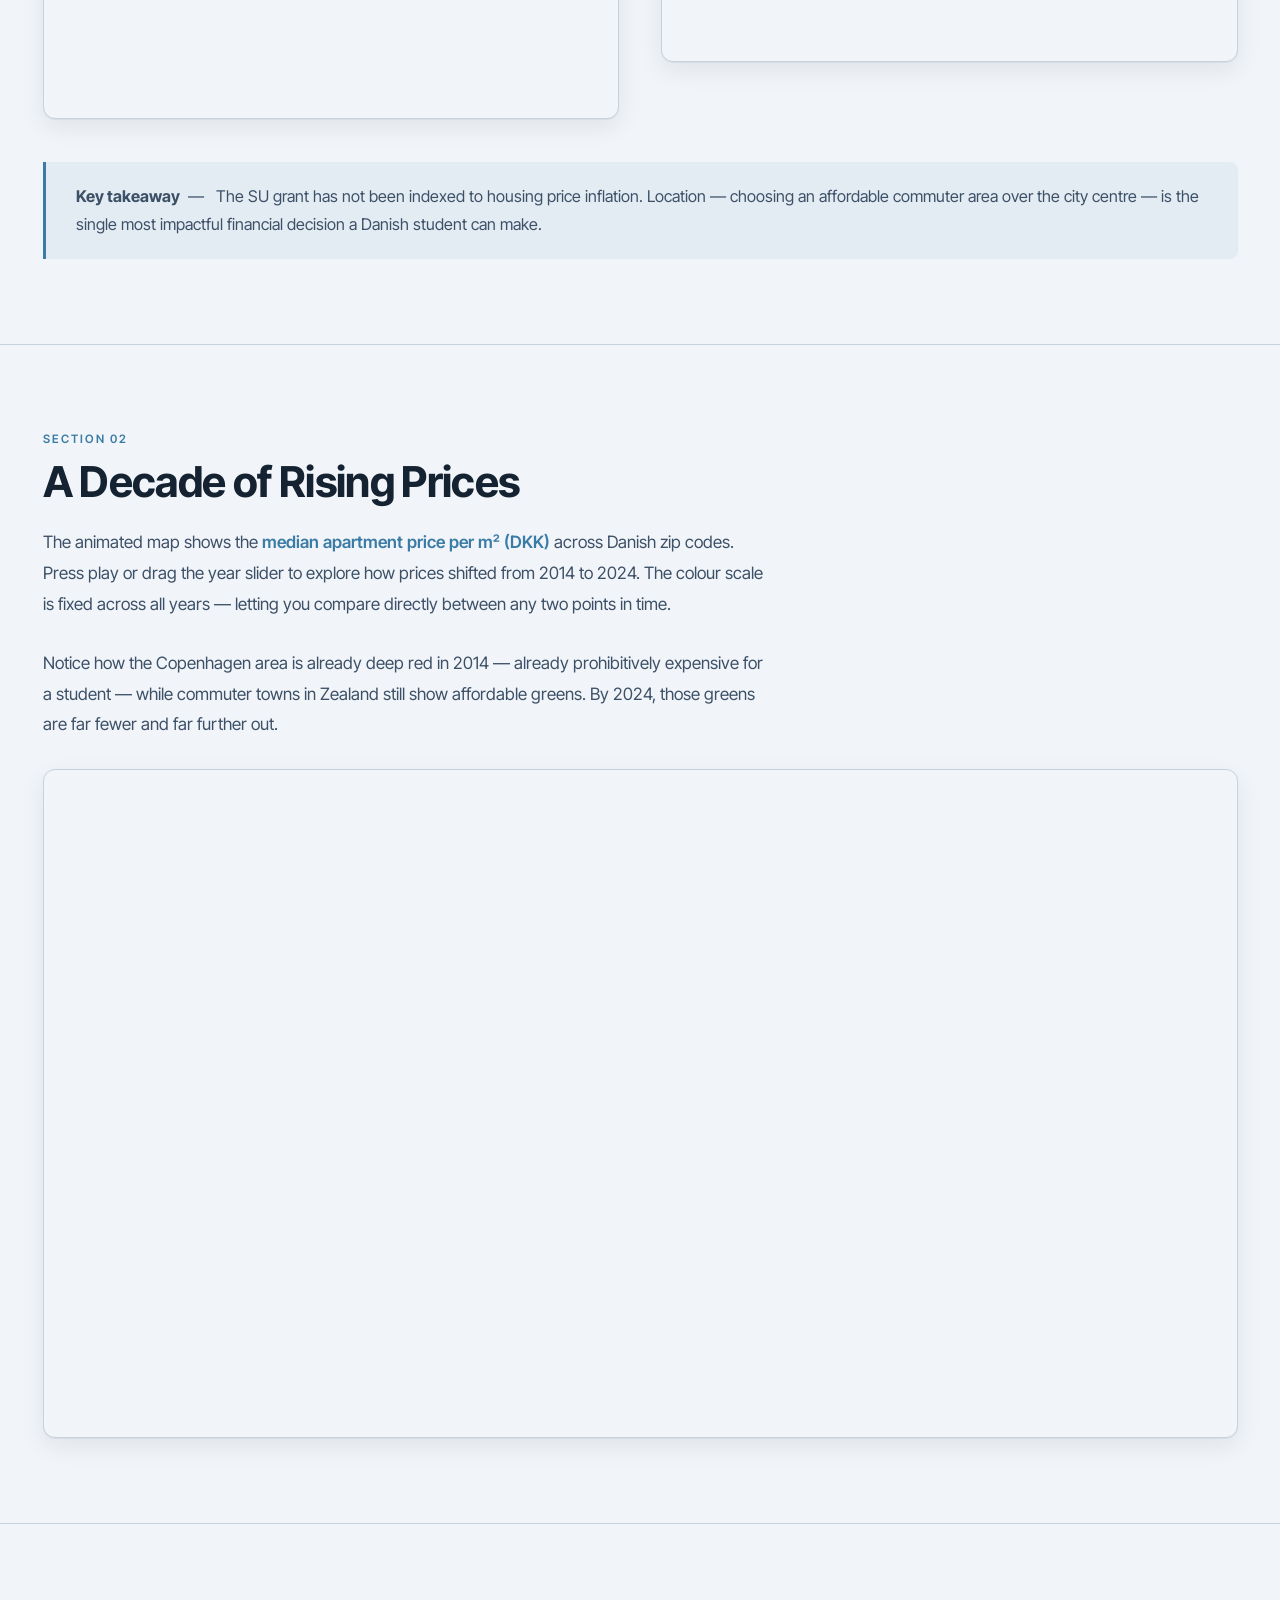
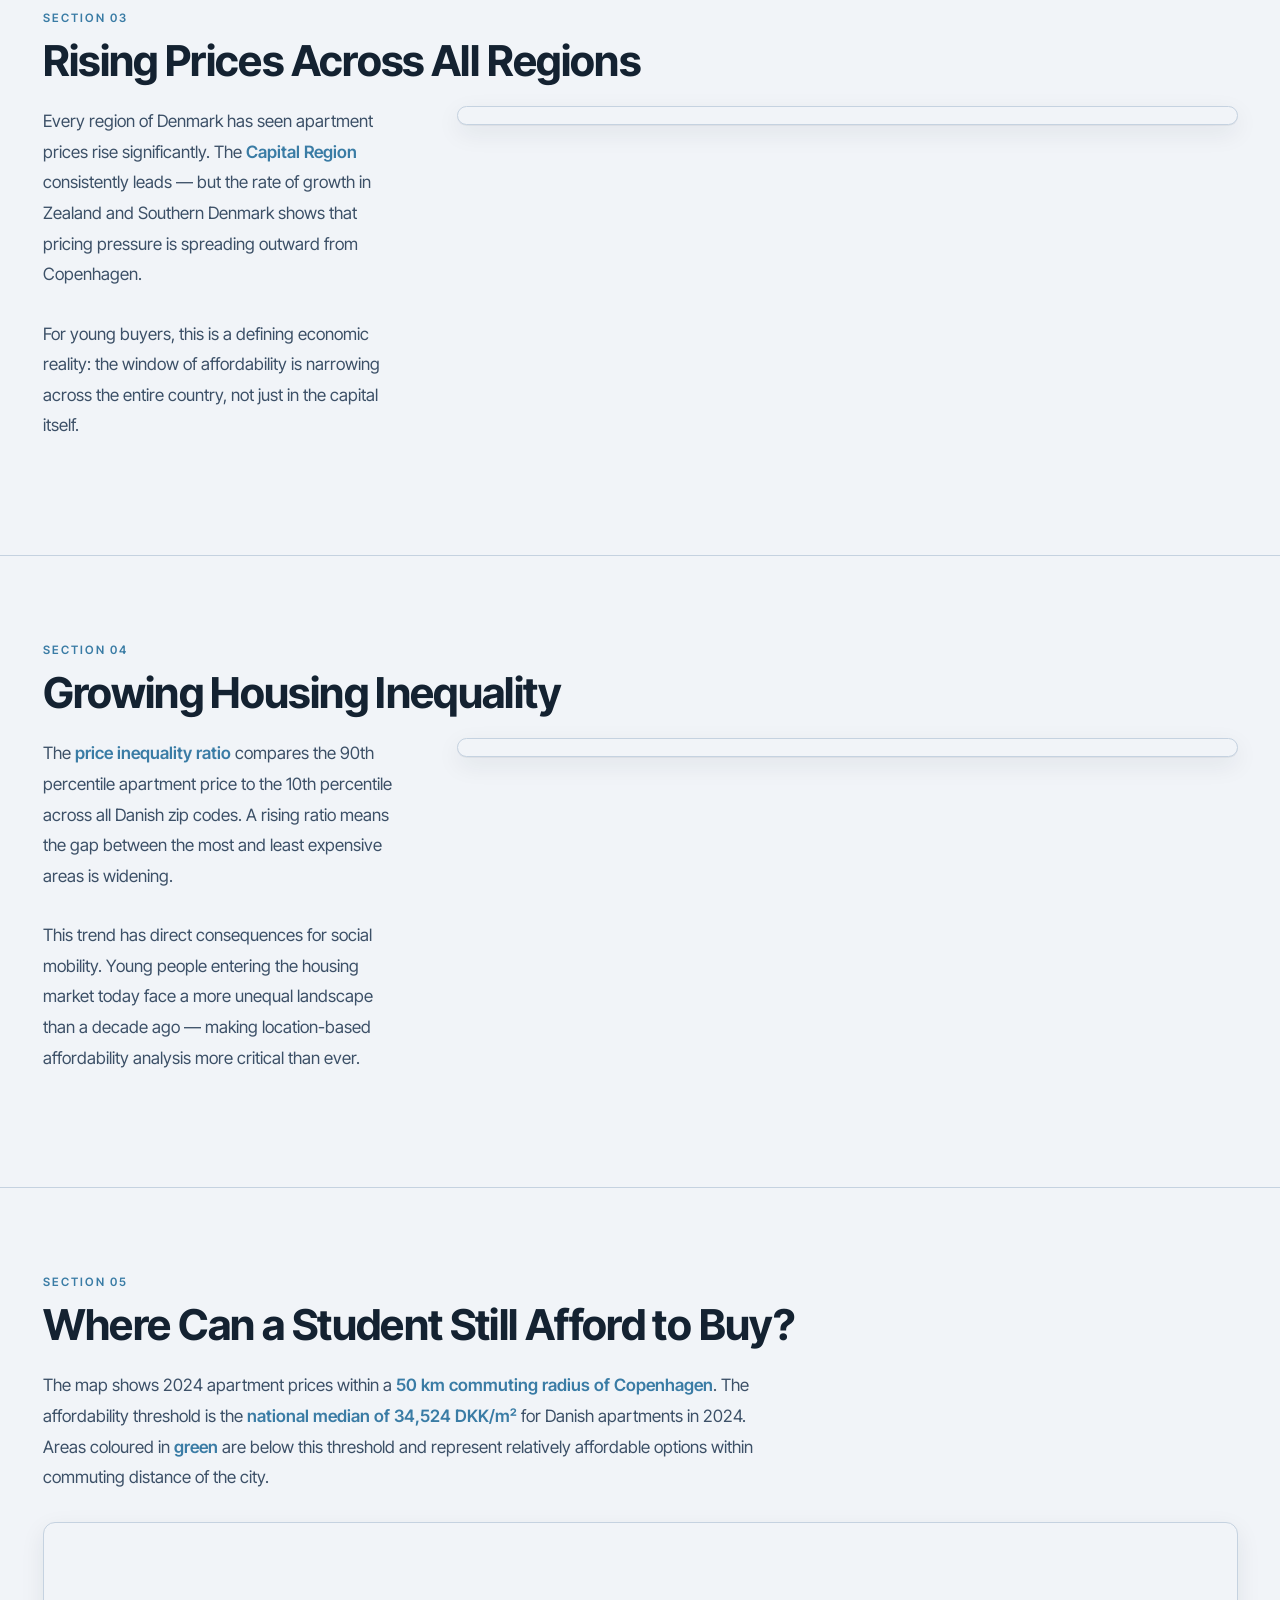
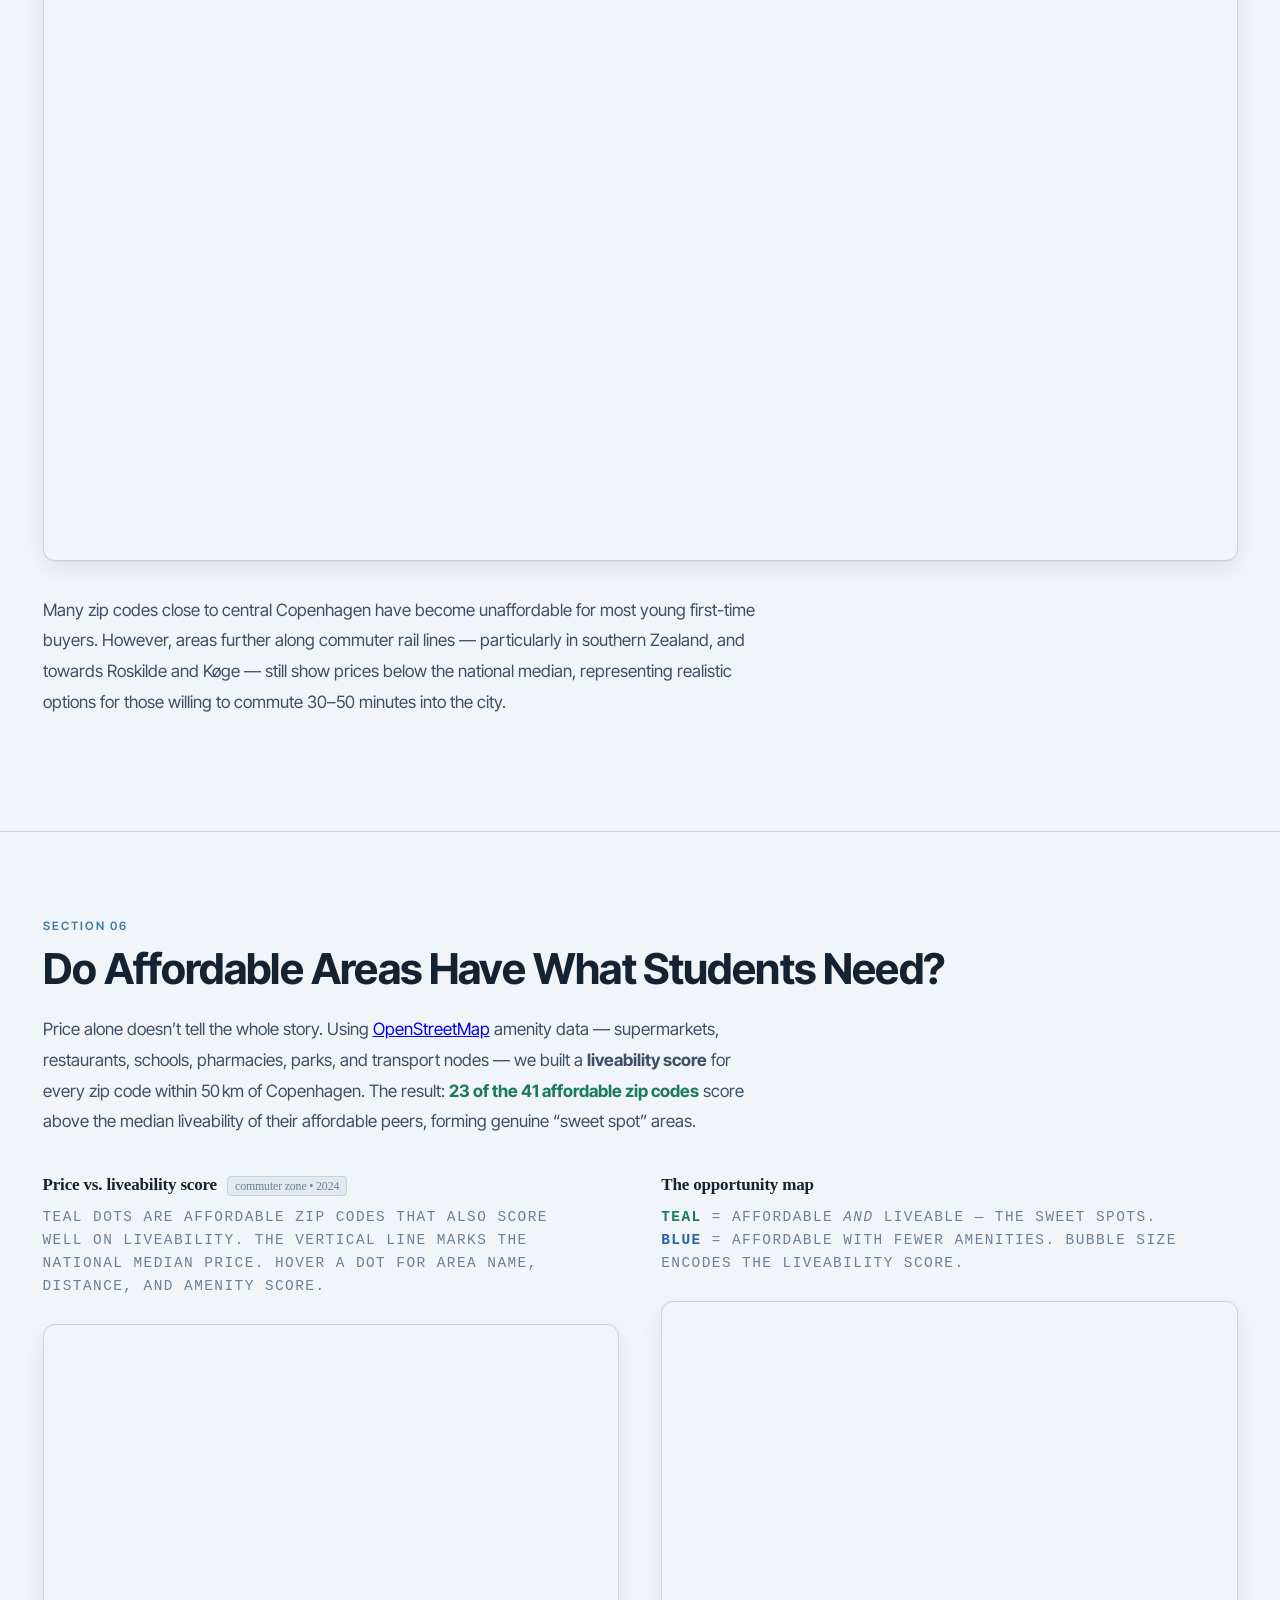
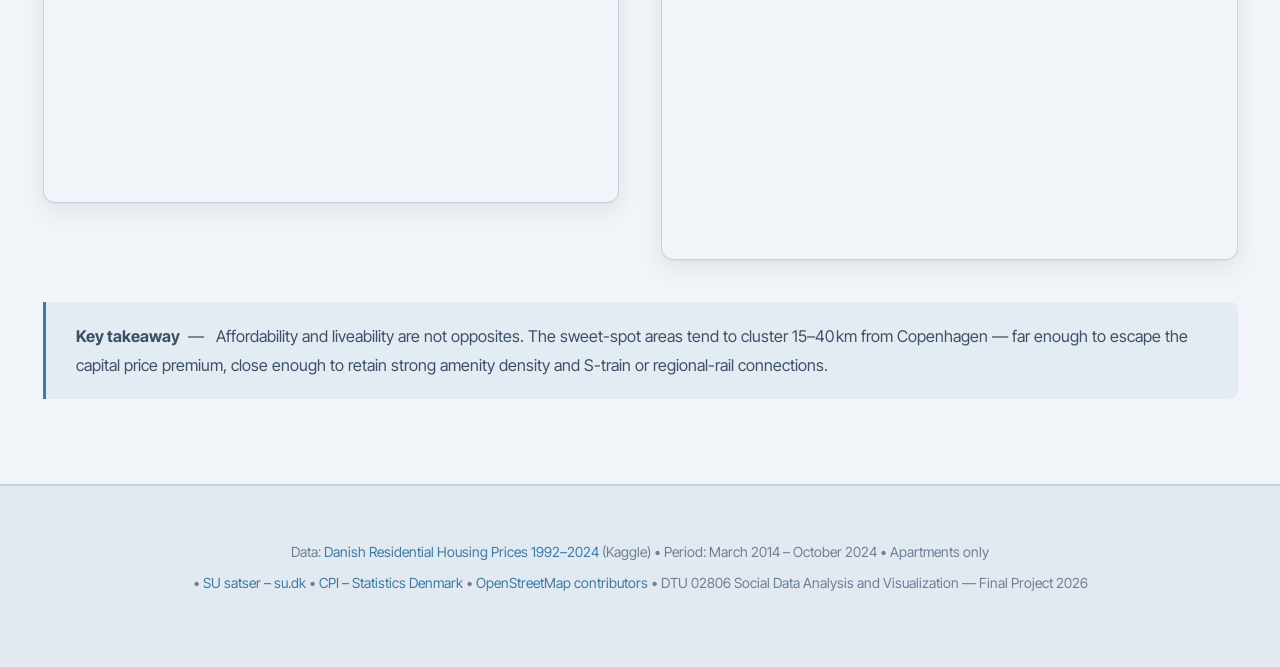
==== commit 32ff09d8: "Background visuals + data story" ====
--- a/docs/index.html
+++ b/docs/index.html
@@ -27,8 +27,8 @@
       --sage-2:      #8aaec1;
       --gold:        #d9a441;
       --shadow:      0 1px 0 rgba(20,34,49,.05), 0 8px 24px rgba(20,34,49,.08);
-      --chart-bg:    #111827;
-      --chart-border:#1e2d42;
+      --chart-bg:    #f1f4f8;
+      --chart-border:#c5d2e0;
     }
 
     body {
@@ -186,68 +186,22 @@
 <body>
 
 <nav>
-  <a href='#top' class='logo'>DK Housing 2014–2024</a>
-  <a href='#overview'>Overview</a>
-  <a href='#trends'>Trends</a>
-  <a href='#inequality'>Inequality</a>
-  <a href='#affordability'>Affordability</a>
-  <a href='#student'>Student SU</a>
+  <a href='#top' class='logo'>DK Housing &amp; Students</a>
+  <a href='#student'>Student Squeeze</a>
+  <a href='#overview'>Prices Over Time</a>
+  <a href='#affordability'>Affordable Areas</a>
   <a href='#liveability'>Liveability</a>
 </nav>
 
 <section class='hero' id='top'>
-  <h1>Denmark's Housing Decade</h1>
-  <p class='sub'>A decade of data on Danish apartment prices &mdash; who benefited, who was priced out, and where young people might still find a foothold near Copenhagen.</p>
-  <p class='rq'>&ldquo;Where can young people still afford to buy housing near Copenhagen, and how has housing inequality across Denmark changed over time?&rdquo;</p>
-</section>
-
-<section class='section' id='overview'>
+  <h1>Can a Danish Student Afford to Live Near Copenhagen?</h1>
+  <p class='sub'>A data story through ten years of prices, student grants, and a shrinking map of affordable options around the Danish capital.</p>
+  <p class='rq'>&ldquo;Housing costs have outpaced the student grant SU by 4&thinsp;:&thinsp;1 over the past decade. What realistic options remain for a student who needs to live and study near Copenhagen?&rdquo;</p>
+</section>
+
+
+<section class='section' id='student'>
   <p class='section-label'>Section 01</p>
-  <h2>The National Picture</h2>
-  <p class='narrative'>The animated map shows the <span class='hl'>median apartment price per m&sup2; (DKK)</span> across Danish zip codes. Press play or drag the year slider to explore how prices shifted from 2014 to 2024. The colour scale is fixed across all years &mdash; letting you compare directly between any two points in time.</p>
-  <p class='narrative'>Notice how the Copenhagen area is already deep red in 2014, while much of Jutland starts green. Watch the red spread outward and deepen over the decade.</p>
-  <div class='full-chart'><div>                            <div id="7a8310d8-0411-41b0-a565-6539578265a7" class="plotly-graph-div" style="height:650px; width:100%;"></div>            <script>                window.PLOTLYENV=window.PLOTLYENV || {};                                if (document.getElementById("7a8310d8-0411-41b0-a565-6539578265a7")) {                    Plotly.newPlot(                        "7a8310d8-0411-41b0-a565-6539578265a7",                        [{"customdata":{"dtype":"f8","bdata":"[base64]\u002fpN++1ktAYHZPHhYqKUAAAAAAAKyQQAAAACDy8uZAAAAAAAAA8D\u002fJ5T+k39ZLQJkqGJXUKSlAAAAAAADAkEAAAADASjbbQAAAAAAAAPA\u002fAiuHFtnWS0AMk6mCUSkpQAAAAAAAQJFAAAAAwBgd4kAAAAAAAADwP+VhodY010tAXrpJDAIrKUAAAAAAAEyRQAAAAOA9F9ZAAAAAAAAA8D\u002flYaHWNNdLQNEi2\u002fl+KilAAAAAAABgkUAAAADgZSrnQAAAAAAAAAhAkDF3LSHXS0C30QDeAikpQAAAAAAAdJFAAAAAYKCS4UAAAAAAAADwP0i\[base64]\[base64]\u002fSL99HTjXS0ATYcPTKyUpQAAAAAAAyJJAAAAAoJbz4UAAAAAAAADwP+Y\u002fpN++1ktARwN4CyQoKUAAAAAAANCSQAAAAADo2NtAAAAAAAAA8D8730+Nl9ZLQC2yne+nJilAAAAAAADUkkAAAADARqnhQAAAAAAAAPA\u002fkQ96NqvWS0C6SQwCKycpQAAAAAAA2JJAAAAAALA15UAAAAAAAADwPx+F61G41ktADwu1pnknKUAAAAAAAOCSQAAAAOAsI+FAAAAAAAAAAECRD3o2q9ZLQBHHuriNJilAAAAAAADkkkAAAADAnC\u002fiQAAAAAAAAAhAEFg5tMjWS0ARx7q4jSYpQAAAAAAA6JJAAAAAgOOh4UAAAAAAAADwPx+F61G41ktAZmZmZmYmKUAAAAAAAOySQAAAAAC\u002f8uJAAAAAAAAA8D+C4seYu9ZLQLwFEhQ\u002fJilAAAAAAACUk0AAAACwPtbiQAAAAAAAABBA5fIf0m\[base64]\[base64]\u002fNQAAAAAAAAAhAKqkT0ETYS0ATYcPTKyUpQAAAAAAAKJVAAAAAEF7b3UAAAAAAAAAAQACRfvs62EtAMCqpE9AkKUAAAAAAACyVQAAAAMDhZt1AAAAAAAAA8D851sVtNNhLQNxoAG+BJClAAAAAAAAwlUAAAACgmIviQAAAAAAAAPA\u002fq8\u002fVVuzXS0BRa5p3nCIpQAAAAAAANJVAAAAAICtqz0AAAAAAAADwP4BIv30d2EtAF9nO91MjKUAAAAAAADiVQAAAAADRIuRAAAAAAAAAFEA6kst\[base64]\[base64]\u002fRs1ktA5WGh1jQvKUAAAAAAAOiVQAAAAAAbxuRAAAAAAAAAEEBL6gQ0EdZLQLG\u002f7J48LClAAAAAAAD8lUAAAAAgOLzkQAAAAAAAAPA\u002f5x2n6EjWS0A4Z0RpbzApQAAAAAAAAJZAAAAAcNvL40AAAAAAAAAYQMoyxLEu1ktAWKg1zTsuKUAAAAAAABiWQAAAAODm8edAAAAAAAAAEEA8vVKWIdZLQB\u002f0bFZ9LilAAAAAAAAclkAAAABAn0biQAAAAAAAAAhAyjLEsS7WS0DImLuWkC8pQAAAAAAAIJZAAAAAUH9M6EAAAAAAAAAAQAN4CyQo1ktA5IOezaovKUAAAAAAACiWQAAAAGBg\u002feRAAAAAAAAA8D\u002fZzvdT49VLQB\u002f0bFZ9LilAAAAAAAAwlkAAAABAaLrgQAAAAAAAABRALv8h\u002ffbVS0BYyjLEsS4pQAAAAAAAOJZAAAAAUFdC4UAAAAAAAAAQQGfV52or1ktAxf6ye\[base64]\u002fjQAAAAAAAAAhAWDm0yHbWS0Btxf6yezIpQAAAAAAAaJZAAAAAAADL4UAAAAAAAADwP6yL22gA10tAvw6cM6I0KUAAAAAAAHSWQAAAALBl4uhAAAAAAAAAAEA7AU2EDddLQBPyQc9mNSlAAAAAAACwlkAAAADgwtbiQAAAAAAAABxA5dAi2\u002fnWS0DCFyZTBSMpQAAAAAAAuJZAAAAAoOqI30AAAAAAAADwP5\u002fNqs\[base64]\u002fAlKUAAAAAAAGyYQAAAAOit1eFAAAAAAAAAAEB2cRsN4NVLQGdEaW\u002fwJSlAAAAAAABwmEAAAACQ2M3eQAAAAAAAAABAvHSTGATWS0Atsp3vpyYpQAAAAAAAgJhAAAAAQEUl4kAAAAAAAADwP\u002fYoXI\u002fC1UtA3GgAb4EkKUAAAAAAAJSYQAAAABAEmOBAAAAAAAAAGEAu\[base64]\u002fVn2utmLXS0Aj2\u002fl+ahwpQAAAAAAAjJlAAAAAYBpA20AAAAAAAADwPx04Z0Rp10tAeJyiI7kcKUAAAAAAAMiZQAAAAKCLTuVAAAAAAAAA8D\u002fLEMe6uNVLQM4ZUdobHClAAAAAAADMmUAAAACgG8raQAAAAAAAAPA\u002fgy9MpgrWS0CqglFJnSApQAAAAAAA1JlAAAAAwLMJ4UAAAAAAAADwP7x0kxgE1ktAyAc9m1UfKUAAAAAAAOCZQAAAAHA0huFAAAAAAAAAAEA9LNSa5tVLQFvTvOMUHSlAAAAAAADkmUAAAABgYQzjQAAAAAAAAPA\u002fhJ7Nqs\u002fVS0DNO07RkRwpQAAAAAAA8JlAAAAAQL3S30AAAAAAAAAIQPYoXI\u002fC1UtAJXUCmggbKUAAAAAAAASaQAAAAKBul+NAAAAAAAAAHEDoaiv2l9VLQAwCK4cWGSlAAAAAAAAImkAAAAAA4DnTQAAAAAAAACJAkst\u002fSL\u002fVS0BGtvP91BgpQAAAAAAAFJpAAAAAQNZ44EAAAAAAAADwPxPyQc9m1UtAKqkT0EQYKUAAAAAAABiaQAAAAMBh\u002f+NAAAAAAAAA8D9MN4lBYNVLQGQ730+NFylAAAAAAAAomkAAAABQ3O7dQAAAAAAAABhAIbByaJHVS0AtQxzr4hYpQAAAAAAAkJpAAAAAyGuT4EAAAAAAAAAQQARWDi2y1UtAdCSX\[base64]\u002fWYY41sXVS0DZX3ZPHhYpQAAAAAAAcJtAAAAAgNExxkAAAAAAAADwPwRWDi2y1UtAE\[base64]\[base64]\u002fWS0Dy0k1iEBgpQAAAAAAAjJxAAAAAAIpA4EAAAAAAAADwPwMJih9j1ktAZ9XnaisWKUAAAAAAAJScQAAAAGCVg+JAAAAAAAAA8D8tIR\u002f0bNZLQKJFtvP9FClAAAAAAADonEAAAACg45ThQAAAAAAAABBAdCSX\u002f5DWS0Bos+pztRUpQAAAAAAA7JxAAAAA4LYu40AAAAAAAAAUQFg5tMh21ktA3NeBc0YUKUAAAAAAAPCcQAAAAMDEReFAAAAAAAAA8D+DUUmdgNZLQBZqTfOOEylAAAAAAAD4nEAAAAAQ5snkQAAAAAAAAABAWDm0yHbWS0AZ4lgXtxEpQAAAAAAA\[base64]\u002fIf3WS0ArhxbZzhcpQAAAAAAATJ1AAAAA4DOR5EAAAAAAAAAAQJCg+DHm1ktA845TdCQXKUAAAAAAAFidQAAAAIB8dORAAAAAAAAA8D9m9+RhodZLQJ\u002fNqs\u002fVFilAAAAAAABcnUAAAACAP7\u002fdQAAAAAAAACJAnl4pyxDXS0BGtvP91BgpQAAAAAAAsJ1AAAAAIElw4UAAAAAAAADwP0mdgCbC1ktAXI\u002fC9SgcKUAAAAAAALidQAAAAPA0EORAAAAAAAAAAEC7Jw8LtdZLQA3gLZCgGClAAAAAAAC8nUAAAABgcmLkQAAAAAAAAPA\u002fLbKd76fWS0Ap7Q2+MBkpQAAAAAAAwJ1AAAAAIGGF4kAAAAAAAAAcQNiBc0aU1ktARPrt68AZKUAAAAAAAMSdQAAAAGD1beNAAAAAAAAA8D8f9GxWfdZLQAtGJXUCGilAAAAAAADQnUAAAABAVinhQAAAAAAAABRAn6ut2F\u002fWS0CWIY51cRspQAAAAAAA2J1AAAAAsDUx4UAAAAAAAAAAQIJzRpT21ktAJzEIrBwaKUAAAAAAANydQAAAAABgWuhAAAAAAAAA8D90tRX7y9ZLQJm7lpAPGilAAAAAAADgnUAAAACgG3fjQAAAAAAAAPA\u002f9P3UeOnWS0BDHOviNhopQAAAAAAA5J1AAAAAYPV54UAAAAAAAADwP2aIY13c1ktA7Z48LNQaKUAAAAAAAOydQAAAAGDrst9AAAAAAAAA8D\u002fJ5T+k39ZLQNDVVuwvGylAAAAAAADwnUAAAABgRMThQAAAAAAAAPA\u002fguLHmLvWS0CVZYhjXRwpQAAAAAAA9J1AAAAA4PLY5UAAAAAAAADwP8pUwaik1ktAeHqlLEMcKUAAAAAAAACeQAAAAAAhFeRAAAAAAAAA8D\u002fXo3A9CtdLQHzysFBrGilAAAAAAAAMnkAAAADAbSjKQAAAAAAAAPA\u002fHqfoSC7XS0BE+u3rwBkpQAAAAAAAoJ5AAAAAIGGF4kAAAAAAAAAsQB3J5T+k10tAQxzr4jYaKUAAAAAAAKSeQAAAAKAUIeFAAAAAAAAA8D8QejarPtdLQIBIv30dGClAAAAAAACwnkAAAADAqR7TQAAAAAAAAAhAK\u002faX3ZPXS0B\u002farx0kxgpQAAAAAAAtJ5AAAAAIKFM5EAAAAAAAADwP6yt2F9210tAKcsQx7oYKUAAAAAAALieQAAAALDx+9tAAAAAAAAAAECsrdhfdtdLQAtGJXUCGilAAAAAAADInkAAAADAqy\u002fhQAAAAAAAAAhA8x\u002fSb1\[base64]\u002f1UAAAAAAAABXQAn5oGez2ktABcWPMXcNKUAAAAAAACSjQAAAAAAhcd1AAAAAAADAV0D7XG3F\u002ftJLQFHaG3xhEilAAAAAAACIo0AAAADwK\u002f7WQAAAAAAAAFlA+FPjpZvUS0BVwaikTgApQAAAAAAAUKRAAAAAoCSxzkAAAAAAAAA3QOVhodY010tAdLUV+8vOKEAAAAAAAFqkQAAAAMDvqs1AAAAAAAAAFECzDHGsi9NLQBZqTfOO0yhAAAAAAABkpEAAAACg7zTQQAAAAAAAgEpAcRsN4C3YS0D0\u002fdR46eYoQAAAAAAAeKRAAAAA8HLqx0AAAAAAAAAYQK+UZYhj1UtAppvEILCyKEAAAAAAAIKkQAAAAFBKKc1AAAAAAAAAEEBCz2bV59JLQH2utmJ\u002fuShAAAAAAACMpEAAAADAGhfKQAAAAAAAgEtAMzMzMzPTS0BNhA1Pr5QoQAAAAAAAlqRAAAAAEA71yEAAAAAAAAA6QK36XG3FzktA5\u002fup8dKtKEAAAAAAAKCkQAAAAEBiFMhAAAAAAAAAHEBPHhZqTdNLQKHWNO84ZShAAAAAAAC0pEAAAAAQdQfRQAAAAAAAAEdAfa62Yn\[base64]\u002f7J48zChAAAAAAAB8pUAAAAAAAEDPQAAAAAAAACpAEhQ\u002fxtzdS0DYgXNGlLYoQAAAAAAAkKVAAAAAIGRh1EAAAAAAAAAcQA6+MJkq4EtA+Q\u002fpt6+jKEAAAAAAAJqlQAAAACC2udFAAAAAAAAAGED1SlmGON5LQNUJaCJsmChAAAAAAACkpUAAAAAgO4\u002fVQAAAAAAAgEdAD5wzorTPS0BkXdxGAzgpQAAAAAAAzqVAAAAA4Gpl3EAAAAAAAAAcQOzAOSNKy0tAzojS3uBLKUAAAAAAAOClQAAAAGA\u002fodhAAAAAAACAVkAHzhlR2uNLQLwFEhQ\[base64]\[base64]\[base64]\u002fKdAAAAAAMsx00AAAAAAAAAqQERpb\[base64]\u002fdLQBPyQc9mlShAAAAAAAD0qkAAAABgnYvUQAAAAAAAACRAc9cS8kHvS0BR2ht8YbIoQAAAAAAACKtAAAAAwPvX0kAAAAAAAAA6QN21hHzQ60tAJLn8h\[base64]\u002fk8h\[base64]\u002fPZtXnaptLQHzysFBr+iZAAAAAAACasEAAAABgIHPmQAAAAAAAACZAK\[base64]\u002fZLQGWqYFRSRydAAAAAAACosUAAAADAzg\u002fTQAAAAAAAAABAsi5uowHcS0DA7J48LPQmQAAAAAAAtrFAAAAAAABY20AAAAAAAAAUQMbctYR84EtA6Gor9pfdJkAAAAAAAMaxQAAAAHD56NVAAAAAAAAAGECLbOf7qelLQAHeAgmK\u002fyZAAAAAAADQsUAAAACA9ji6QAAAAAAAAPA\u002f2c73U+PtS0Ba9bnaih0nQAAAAAAA27FAAAAA6LCzxUAAAAAAAAAAQCGwcmiR5UtAWmQ7308tJ0AAAAAAAN2xQAAAAKATsc9AAAAAAAAAAEAkufyH9PNLQECk374OHCdAAAAAAADnsUAAAAAAgDG3QAAAAAAAAPA\u002fB\u002fAWSFD8S0ALJCh+jLkmQAAAAAAA+LFAAAAAINv10EAAAAAAAABDQNDVVuwvu0tAn82qz9VWKEAAAAAAACCyQAAAAAAAINxAAAAAAAAAMUBWfa62Yp9LQD0K16NwPShAAAAAAAAsskAAAACgpQnCQAAAAAAAAPA\u002fTRWMSuqsS0D3Bl+YTHUoQAAAAAAALrJAAAAAYFXn4UAAAAAAAADwP0ATYcPTm0tA4C2QoPhRKEAAAAAAADSyQAAAAGBB8rtAAAAAAAAA8D+6awn5oKdLQDcawFsgwShAAAAAAAA\u002fskAAAAAgU923QAAAAAAAAPA\u002fw\u002fUoXI+yS0CdEaW9wZcoQAAAAAAASbJAAAAAsNMsxkAAAAAAAAAAQJT2Bl+YtEtADk+vlGVIKEAAAAAAAEuyQAAAAAAAvLtAAAAAAAAA8D9xGw3gLaBLQKyt2F92DyhAAAAAAABSskAAAACgDjvmQAAAAAAAABRAmpmZmZmpS0A4Z0Rpb\u002fAnQAAAAAAAXLJAAAAAwFvowEAAAAAAAIBKQL8OnDOinEtAnzws1JqGJ0AAAAAAAHCyQAAAAGBVWLRAAAAAAAAA8D9YqDXNO45LQB3J5T+kHyhAAAAAAAB\u002fskAAAACgJO3UQAAAAAAAAPA\u002fZ0Rpb\u002fCFS0D5MeauJSQoQAAAAAAAmLJAAAAA4K\u002fyxUAAAAAAAAAgQIofY+5agktAMZkqGJXUJ0AAAAAAAKyyQAAAAOCVw+FAAAAAAAAAGECt+lxtxX5LQGiR7Xw\u002flShAAAAAAADAskAAAADAJRfSQAAAAAAAgERAtFn1udpiS0D4U+Olm8QnQAAAAAAA6LJAAAAAQBcVt0AAAAAAAADwPwdfmEwVdEtATYQNT6+0J0AAAAAAAPKyQAAAAEA7JNBAAAAAAAAAFEBTBaOSOnFLQKTfvg6cEyhAAAAAAAAks0AAAADAUZ\u002fAQAAAAAAAACJAYHZPHhZqS0D+ZffkYUEmQAAAAAAAOLNAAAAAIJus10AAAAAAAAAwQNcS8kHPZktAdZMYBFaOJkAAAAAAAEKzQAAAAOB7U+FAAAAAAAAAJkAldQKaCGNLQHQkl\u002f+Q\u002fiZAAAAAAABgs0AAAAAA0PTHQAAAAAAAABBAtFn1udpaS0AQejarPvcmQAAAAAAAiLNAAAAAsH333EAAAAAAAIBnQBZqTfOOs0tAYhBYObTIJEAAAAAAAFC0QAAAAECSKMdAAAAAAAAAFEDtDb4wmbJLQA5Pr5RlqCRAAAAAAABatEAAAACgqkbAQAAAAAAAAPA\u002fhetRuB61S0DjNhrAW6AkQAAAAAAAbrRAAAAAABpt2UAAAAAAAAA4QFTjpZvEsEtAPZtVn6vNJEAAAAAAAIK0QAAAACBNtchAAAAAAAAALkDZzvdT461LQM6qz9VWrCRAAAAAAACMtEAAAADA3K3hQAAAAAAAABxAB\u002fAWSFCsS0BkzF1LyMckQAAAAAAAlrRAAAAAoOHMvEAAAAAAAAAmQMiYu5aQt0tAYqHWNO+4JEAAAAAAALS0QAAAAJB7RtNAAAAAAAAAEED9h\u002fTb17lLQAdfmEwVTCVAAAAAAAAEtUAAAACI3HnEQAAAAAAAABBAio7k8h\u002fCS0AOvjCZKlglQAAAAAAAGLVAAAAAgI2kxEAAAAAAAAAIQBDpt68Dx0tAVTAqqRMwJEAAAAAAAHy1QAAAAGCb1OFAAAAAAAAAO0B\u002f+zpwzsBLQLpJDAIrhyNAAAAAAACutUAAAACgJM\[base64]\u002fQM6I0t7go0tA9wZfmEzVI0AAAAAAAP+1QAAAAECxi7xAAAAAAAAA8D8YJlMFo5pLQJf\u002fkH77+iNAAAAAAAAotkAAAAAA6722QAAAAAAAAPA\[base64]\u002fdJHZLQCV1ApoIeyVAAAAAAAAvt0AAAAAA8bjMQAAAAAAAAPA\u002fRwN4CyRgS0DIBz2bVV8lQAAAAAAASLdAAAAAwE4M3kAAAAAAAAAmQPYoXI\[base64]\u002f7J48DCNAAAAAAAA4uEAAAAAQqCPbQAAAAAAAAFFATmIQWDmES0DFjzF3LeEiQAAAAAAAVrhAAAAAqAyswUAAAAAAAAAQQPCnxks3iUtAZ0Rpb\u002fClIkAAAAAAAGC4QAAAAID1M85AAAAAAAAAIkDJdr6fGodLQGiR7Xw\u002f9SFAAAAAAAB1uEAAAACAn4XEQAAAAAAAAAhA5dAi2\[base64]\u002f7J48hEtAiPTb14GTI0AAAAAAAEa5QAAAAGDbItJAAAAAAAAA8D96Nqs+V3NLQH0\u002fNV666SNAAAAAAABuuUAAAACgF3fHQAAAAAAAAPA\[base64]\[base64]\u002fGQRWDi3CS0C0WfW52uogQAAAAAAAS7pAAAAAYElz1EAAAAAAAAAAQCSX\u002f5B+u0tACD2bVZ8rIUAAAAAAAFS6QAAAAJAEmd5AAAAAAAAAKECjkjoBTbxLQPCnxks3aSFAAAAAAABhukAAAAAAgE\u002fCQAAAAAAAAPA\[base64]\u002fxm00gLfQS0Aep+hILr8gQAAAAAAA1rpAAAAAIE5lykAAAAAAAAAQQAKaCBue5ktABTQRNjw9IUAAAAAAAPS6QAAAACCqENpAAAAAAAAALkDr4jYawPtLQHKKjuTy\u002fyBAAAAAAAAIu0AAAAAAAGq4QAAAAAAAAPA\[base64]\u002fkP67esAIUAAAAAAAES7QAAAAIAd5t1AAAAAAAAAJECoNc07ThlMQNzXgXNGlCBAAAAAAABOu0AAAADgBWbRQAAAAAAAAPA\u002fklz+Q\u002folTEDmP6Tfvm4gQAAAAAAAWLtAAAAAwPOf0EAAAAAAAIBBQEdy+Q\[base64]\u002fyNAAAAAAAD4u0AAAABgWwrUQAAAAAAAAPA\u002fklz+Q\u002frtS0A1XrpJDAIjQAAAAAAAILxAAAAA4K9gyUAAAAAAAAAYQKg1zTtO4UtA8rBQa5rXIUAAAAAAAFy8QAAAAMBuCN1AAAAAAAAA8D+kcD0K1+tLQNBE2PD0yiFAAAAAAACbvEAAAADIp\u002f7CQAAAAAAAABBAhlrTvOPsS0AAAAAAAIAiQAAAAAAAorxAAAAAAM8kwkAAAAAAAAAIQAHeAgmK90tAuB6F61E4IkAAAAAAAOi8QAAAAMDVXdJAAAAAAADAU0B+jLlrCRFMQG3F\u002frJ78iFAAAAAAAAGvUAAAAAAAJXFQAAAAAAAADlAqaROQBMRTEBUUiegiVAiQAAAAAAAEb1AAAAAYLK9v0AAAAAAAAAAQLN78rBQE0xAtTf4wmSKIkAAAAAAABu9QAAAAGDY5OtAAAAAAAAA8D\u002fdtYR80BtMQCQofoy5CyJAAAAAAAAuvUAAAAAAAEC\u002fQAAAAAAAAPA\u002fRPrt68ApTECb5h2n6GgiQAAAAAAAQr1AAAAA0HzWw0AAAAAAAAAQQNBE2PD0IkxAJJf\u002fkH6bIUAAAAAAAEy9QAAAAIAc38dAAAAAAACARkBYObTIdi5MQFFrmnecQiFAAAAAAACwvUAAAAAgyFTBQAAAAAAAACJA16NwPQo\u002fTEDbiv1l9yQhQAAAAAAAxL1AAAAAoIHsxkAAAAAAAAAwQGiR7Xw\u002fRUxAL90kBoGVIEAAAAAAABS+QAAAAMAtG9dAAAAAAAAAM0B4CyQofnxMQDj4wmSqQCFAAAAAAAB4vkAAAACgJM\u002fZQAAAAAAAAERAm1Wfq61ITEB6xyk6kgsiQAAAAAAAqr5AAAAAgIjWv0AAAAAAAAAIQMuhRbbzPUxAvsEXJlNFIkAAAAAAALS+QAAAABDcd71AAAAAAAAAAEAfhetRuE5MQKK0N\u002fjCpCFAAAAAAAC+vkAAAACgHmTDQAAAAAAAACBAlPYGX5hcTEAKaCJsePohQAAAAAAA3L5AAAAAAABq2EAAAAAAAAA2QABvgQTFZ0xACtejcD2qIUAAAAAAAEC\u002fQAAAAIDuENxAAAAAAABwc0DP91PjpRNMQEcDeAskaCRAAAAAAAAEwEAAAADQgBDYQAAAAAAAAExADr4wmSoYTEBv8IXJVGEkQAAAAAAACcBAAAAAwKMe1kAAAAAAAAAoQKCJsOHpFUxAGQRWDi1SJEAAAAAAAA7AQAAAAJCp\u002fdBAAAAAAAAAKECHp1fKMhRMQEdy+Q\[base64]\u002fkP67esgTEAJih9j7rojQAAAAAAAh8BAAAAAAAD55UAAAAAAAADwP1+YTBWMEkxAdQKaCBv+I0AAAAAAgIvAQAAAAGD0ZMZAAAAAAAAAAEBRa5p3nBpMQE5iEFg5FCRAAAAAAACawEAAAAAACnnRQAAAAAAAADFABOeMKO01TEAdyeU\u002fpL8lQAAAAAAApMBAAAAA4LC910AAAAAAAADwPwMJih9jHkxA9GxWfa52JEAAAAAAgK7AQAAAAMBx39BAAAAAAAAAFEBuowG8BSJMQIy5awn5oCRAAAAAAICvwEAAAAAAQCTEQAAAAAAAAAhA\u002fyH99nUoTEDl8h\u002fSb58kQAAAAAAAsMBAAAAAgGkZz0AAAAAAAAAQQPd14JwRLUxAc9cS8kGvJEAAAAAAgMLAQAAAAKB6Qs5AAAAAAAAAHEDpt68D5zRMQNO84xQdKSVAAAAAAADMwEAAAACAJynaQAAAAAAAgEJAEqW9wRcWTEAi\u002ffZ14BwjQAAAAAAA1sBAAAAAlERZ0EAAAAAAAAAgQPhT46WbJExAwaikTkDTIkAAAAAAAOrAQAAAAGAnd9FAAAAAAAAAMUDpSC7\u002fIQVMQHh6pSxD3CNAAAAAAAD0wEAAAACgqr3hQAAAAAAAABxAF9nO91MLTED4U+Olm4QjQAAAAAAA\u002fsBAAAAAADG900AAAAAAAEBXQJ+rrdhf7ktAb4EExY+xI0AAAAAAAAnBQAAAAFDrXspAAAAAAAAAIECmCkYldeJLQJ2AJsKGZyNAAAAAAAASwUAAAABQhErIQAAAAAAAABhA3GgAb4H8S0DMXUvIBz0jQAAAAAAAGMFAAAAA4Ikr7EAAAAAAAAAqQPkx5q4l\u002fEtA\[base64]\[base64]\u002fQD7o2az6PExA+MJkqmD0I0AAAAAAAHHBQAAAADCt\[base64]\[base64]\u002flIeFWtOMTEA1XrpJDCIkQAAAAAAAOcJAAAAAIB6uxEAAAAAAAADwP1dbsb\[base64]\u002ff4AuTqZJMQF1txf6yeyNAAAAAAAB6wkAAAADwEyLHQAAAAAAAABBAyxDHuriNTEBEaW\u002fwhQkjQAAAAAAAhMJAAAAAoNiYxUAAAAAAAAAIQClcj8L1sExAIv32deB8I0AAAAAAAInCQAAAAMA7y+JAAAAAAAAAEEDCFyZTBZtMQLsnDwu1RiNAAAAAAACKwkAAAABgVavLQAAAAAAAACpAVFInoImgTEDZPXlYqDUjQAAAAAAAjsJAAAAAkG0\u002f0EAAAAAAAAAyQCbkg57NUkxAgQTFjzGXI0AAAAAAAJ3CQAAAAND5DcJAAAAAAAAAEEDRItv5fnJMQPkP6bevoyNAAAAAAACswkAAAAAge27cQAAAAAAAABhA8tJNYhBgTECYTBWMSmokQAAAAAAAs8JAAAAAAL5+0kAAAAAAAAAIQMRCrWneaUxA5BQdyeU\u002fJEAAAAAAAMDCQAAAACCbrLdAAAAAAAAACECBBMWPMWdMQAN4CyQo\u002fiJAAAAAAADKwkAAAADgDHW2QAAAAAAAAABARrbz\u002fdRYTEB6Nqs+V\[base64]\u002faX3btMQEa28\u002f3UeCRAAAAAAABWw0AAAACg5FHWQAAAAAAAADxARpT2Bl+4TEDD0ytlGQIlQAAAAAAAasNAAAAAwG2ZvEAAAAAAAAAcQL6fGi\u002fdpExADwu1pnkHJkAAAAAAAIPDQAAAACBCm9RAAAAAAAAAIEB4eqUsQ9xMQMcpOpLLHyVA","shape":"471, 5"},"hovertemplate":"\u003cb\u003e%{hovertext}\u003c\u002fb\u003e\u003cbr\u003e\u003cbr\u003eyear=2014\u003cbr\u003eTransactions=%{customdata[2]}\u003cbr\u003ezip_code=%{customdata[0]}\u003cbr\u003eMedian DKK\u002fm\u00b2=%{marker.color:.0f}\u003cextra\u003e\u003c\u002fextra\u003e","hovertext":["K\u00f8benhavn K","K\u00f8benhavn K","K\u00f8benhavn K","K\u00f8benhavn K","K\u00f8benhavn K","K\u00f8benhavn K","K\u00f8benhavn K","K\u00f8benhavn K","K\u00f8benhavn K","K\u00f8benhavn K","K\u00f8benhavn K","K\u00f8benhavn K","K\u00f8benhavn K","K\u00f8benhavn K","K\u00f8benhavn K","K\u00f8benhavn K","K\u00f8benhavn K","K\u00f8benhavn K","K\u00f8benhavn K","K\u00f8benhavn K","K\u00f8benhavn K","K\u00f8benhavn K","K\u00f8benhavn K","K\u00f8benhavn K","K\u00f8benhavn K","K\u00f8benhavn K","K\u00f8benhavn K","K\u00f8benhavn K","K\u00f8benhavn K","K\u00f8benhavn K","K\u00f8benhavn K","K\u00f8benhavn K","K\u00f8benhavn K","K\u00f8benhavn K","K\u00f8benhavn K","K\u00f8benhavn K","K\u00f8benhavn K","K\u00f8benhavn K","K\u00f8benhavn K","K\u00f8benhavn K","K\u00f8benhavn K","K\u00f8benhavn K","K\u00f8benhavn K","K\u00f8benhavn K","K\u00f8benhavn K","K\u00f8benhavn K","K\u00f8benhavn K","K\u00f8benhavn K","K\u00f8benhavn K","K\u00f8benhavn K","K\u00f8benhavn K","K\u00f8benhavn K","K\u00f8benhavn K","K\u00f8benhavn K","K\u00f8benhavn K","K\u00f8benhavn K","K\u00f8benhavn K","K\u00f8benhavn K","K\u00f8benhavn K","K\u00f8benhavn K","K\u00f8benhavn K","K\u00f8benhavn K","K\u00f8benhavn K","K\u00f8benhavn K","K\u00f8benhavn K","K\u00f8benhavn K","K\u00f8benhavn K","K\u00f8benhavn K","K\u00f8benhavn K","K\u00f8benhavn K","K\u00f8benhavn K","K\u00f8benhavn K","K\u00f8benhavn K","K\u00f8benhavn K","K\u00f8benhavn K","K\u00f8benhavn K","K\u00f8benhavn K","K\u00f8benhavn K","K\u00f8benhavn K","K\u00f8benhavn K","K\u00f8benhavn V","K\u00f8benhavn V","K\u00f8benhavn V","K\u00f8benhavn V","K\u00f8benhavn V","K\u00f8benhavn V","K\u00f8benhavn V","K\u00f8benhavn V","K\u00f8benhavn V","K\u00f8benhavn V","K\u00f8benhavn V","K\u00f8benhavn V","K\u00f8benhavn V","K\u00f8benhavn V","K\u00f8benhavn V","K\u00f8benhavn V","K\u00f8benhavn V","K\u00f8benhavn V","K\u00f8benhavn V","K\u00f8benhavn V","K\u00f8benhavn V","K\u00f8benhavn V","K\u00f8benhavn V","K\u00f8benhavn V","K\u00f8benhavn V","K\u00f8benhavn V","K\u00f8benhavn V","K\u00f8benhavn V","K\u00f8benhavn V","K\u00f8benhavn V","K\u00f8benhavn V","K\u00f8benhavn V","K\u00f8benhavn V","K\u00f8benhavn V","K\u00f8benhavn V","K\u00f8benhavn V","K\u00f8benhavn V","Frederiksberg C","Frederiksberg C","Frederiksberg C","Frederiksberg C","Frederiksberg C","Frederiksberg C","Frederiksberg C","Frederiksberg C","Frederiksberg C","Frederiksberg C","Frederiksberg C","Frederiksberg C","Frederiksberg C","Frederiksberg C","Frederiksberg C","Frederiksberg C","Frederiksberg C","Frederiksberg C","Frederiksberg C","Frederiksberg C","Frederiksberg C","Frederiksberg C","Frederiksberg C","Frederiksberg C","Frederiksberg C","Frederiksberg C","Frederiksberg C","Frederiksberg C","Frederiksberg C","Frederiksberg C","Frederiksberg C","Frederiksberg C","Frederiksberg C","Frederiksberg C","Frederiksberg C","Frederiksberg C","Frederiksberg C","Frederiksberg C","Frederiksberg C","Frederiksberg C","Frederiksberg C","Frederiksberg C","Frederiksberg C","Frederiksberg C","Frederiksberg C","Frederiksberg C","Frederiksberg C","Frederiksberg C","Frederiksberg C","Frederiksberg C","Frederiksberg C","Frederiksberg C","Frederiksberg C","Frederiksberg","K\u00f8benhavn A","Nordhavn","K\u00f8benhavn N","K\u00f8benhavn S","K\u00f8benhavn NV","K\u00f8benhavn SV","Valby","Glostrup","Br\u00f8ndby","R\u00f8dovre","Albertslund","Vallensb\u00e6k","Taastrup","Ish\u00f8j","Hedehusene","Hvidovre","Vallensb\u00e6k Strand","Greve","Solr\u00f8d Strand","Karlslunde","Br\u00f8nsh\u00f8j","Vanl\u00f8se","Herlev","Skovlunde","Ballerup","M\u00e5l\u00f8v","Sm\u00f8rum","Kastrup","Drag\u00f8r","Kongens Lyngby","Gentofte","Virum","Holte","N\u00e6rum","S\u00f8borg","Dysseg\u00e5rd","Bagsv\u00e6rd","Hellerup","Charlottenlund","Klampenborg","Skodsborg","Vedb\u00e6k","Rungsted Kyst","H\u00f8rsholm","Kokkedal","Niv\u00e5","Helsing\u00f8r","Humleb\u00e6k","Esperg\u00e6rde","Snekkersten","Hornb\u00e6k","Helsinge","Gr\u00e6sted","Gilleleje","Frederiksv\u00e6rk","Hundested","Hiller\u00f8d","Aller\u00f8d","Birker\u00f8d","Fredensborg","V\u00e6rl\u00f8se","Farum","Slangerup","Frederikssund","Alstykke","Stenl\u00f8se","Veks\u00f8 Sj\u00e6lland","R\u00f8nne","Roskilde","Skibby","Ringsted","Viby Sj\u00e6lland","Glums\u00f8","Sor\u00f8","Slagelse","Kors\u00f8r","Sk\u00e6lsk\u00f8r","Rude","Fuglebjerg","H\u00f8ng","G\u00f8rlev","Stenlille","Holb\u00e6k","Lejre","Hvals\u00f8","Kalundborg","M\u00f8rk\u00f8v","Jyderup","Jerslev Sj\u00e6lland","Nyk\u00f8bing Sj","Svinninge","H\u00f8rve","Asn\u00e6s","Vig","Grevinge","H\u00f8jby","Sj\u00e6llands Odde","K\u00f8ge","Faxe","H\u00e5rlev","Faxe Ladeplads","Store Heddinge","Str\u00f8by","Herf\u00f8lge","R\u00f8nnede","Haslev","N\u00e6stved","Pr\u00e6st\u00f8","Mern","Vordingborg","Stege","Nyk\u00f8bing F","N\u00f8rre Alslev","Stubbek\u00f8bing","Nakskov","S\u00f8llested","Maribo","Holeby","Odense C","Odense V","Odense NV","Odense M","Odense SV","Odense S","Odense N","Kerteminde","Dalby","Bogense","Middelfart","Langeskov","Aarup","Ejby","Faaborg","Assens","Ebberup","Broby","Svendborg","Ringe","Stenstrup","\u00c3\u0085rslev","Nyborg","Arb\u00e6k","Hesselager","Rudk\u00f8bing","Bagenkop","Marstal","Kolding","Egtved","Christiansfeld","Haderslev","Aabenraa","R\u00f8dekro","L\u00f8gumkloster","Bredebro","T\u00f8nder","Gr\u00e5sten","Broager","Egernsund","Padborg","S\u00f8nderborg","Nordborg","Sydals","Gram","Toftlund","Agerskov","Sommersted","Vamdrup","Vejen","Lunderskov","G\u00f8rding","Esbjerg","Esbjerg N","Tj\u00e6reborg","Bramming","Agerb\u00e6k","Ribe","Gredstedbro","R\u00f8m\u00f8","Varde","N\u00f8rre Nebel","Janderup Vestj","Algod","Skjern","Videb\u00e6k","Lem St","Ringk\u00f8bing","Hvide Sande","Spjald","Tim","Ulfborg","Fredericia","B\u00f8rkop","Vejle","Vejle Ast","Juelsminde","T\u00f8rring","Grindsted","S\u00f8nder Omme","Give","Brande","Herning","Ikast","Bording","Sunds","Karup J","Aulum","Holstebro","Struer","Lemvig","Thisted","Skive","Stoholm Jyll","Sp\u00f8ttrup","Roslev","Nyk\u00f8bing M","Aarhus C","Aarhus N","Aarhus V","Brabrand","\u00c3\u0085byh\u00f8j","Risskov","Eg\u00e5","Viby J","H\u00f8jbjerg","Odder","Sams\u00f8","H\u00f8rning","Hadsten","Tilst","Ebeltoft","R\u00f8nde","Hammel","Harlev J","Sabro","Grenaa","Lystrup","Sk\u00f8dstrup","Hornslet","M\u00f8rke","Nimtofte","Silkeborg","Kjellerup","Skanderborg","Ry","Horsens","Hedensted","Br\u00e6dstrup","Astbirk","Hornsyld","Viborg","Bjerringbro","Ulstrup","Lang\u00e5","Thors\u00f8","Gjern","Randers C","Randers NV","Randers NA","Randers SV","Randers SA","Alling\u00e5bro","Auning","Spentrup","Gjerlev J","Aalborg","Aalborg SV","Aalborg SA","Svenstrup J","Nibe","Klarup","Storvorde","Kongerslev","S\u00e6by","Vodskov","Dronninglund","Hals","N\u00f8rresundby","Vadum","Aabybro","Brovst","L\u00f8kken","Pandrup","Blokhus","Hobro","St\u00f8vring","Hadsund","B\u00e6lum","Aars","Aalestrup","Fars\u00f8","L\u00f8gst\u00f8r","Fjerritslev","Br\u00f8nderslev","Vr\u00e5","Hj\u00f8rring","Hirtshals","Sindal","Frederikshavn","L\u00e6s\u00f8","Skagen"],"lat":{"dtype":"f8","bdata":"16NwPQrXS0CQoPgx5tZLQJ\u002fNqs\[base64]\u002fXS0Aep+hILtdLQAHeAgmK10tASOF6FK7XS0Dkg57NqtdLQIBIv30d2EtASOF6FK7XS0AB3gIJitdLQCuHFtnO10tAumsJ+aDXS0AAb4EExddLQCsYldQJ2EtAufyH9NvXS0DV52or9tdLQLmNBvAW2EtAKqkT0ETYS0AAkX77OthLQDnWxW002EtAq8\u002fVVuzXS0CASL99HdhLQDqSy39I10tArK3YX3bXS0DysFBrmtdLQIGVQ4ts10tArK3YX3bXS0CsHFpkO9dLQKyt2F9210tAEqW9wRfWS0AtIR\u002f0bNZLQEvqBDQR1ktA5x2n6EjWS0DKMsSxLtZLQDy9UpYh1ktAyjLEsS7WS0ADeAskKNZLQNnO91Pj1UtALv8h\u002ffbVS0Bn1edqK9ZLQISezarP1UtA9bnaiv3VS0DKw0KtadZLQINRSZ2A1ktAWDm0yHbWS0Csi9toANdLQDsBTYQN10tA5dAi2\u002fnWS0CfzarP1dZLQAIrhxbZ1ktArWnecYrWS0BYqDXNO9ZLQBE2PL1S1ktAzTtO0ZHUS0Dn+6nx0tVLQHZxGw3g1UtAvHSTGATWS0D2KFyPwtVLQC7\u002fIf321UtAEoPAyqHVS0DXEvJBz9ZLQCBj7lpC1ktAoBov3STWS0CDL0ymCtZLQCDSb18H1ktAVn2utmLXS0AdOGdEaddLQMsQx7q41UtAgy9MpgrWS0C8dJMYBNZLQD0s1Jrm1UtAhJ7Nqs\u002fVS0D2KFyPwtVLQOhqK\u002faX1UtAkst\u002fSL\[base64]\u002fWS0ADCYofY9ZLQC0hH\u002fRs1ktAdCSX\u002f5DWS0BYObTIdtZLQINRSZ2A1ktAWDm0yHbWS0ARx7q4jdZLQJEPejar1ktAV+wvuyfXS0ACK4cW2dZLQJCg+DHm1ktAH4XrUbjWS0BlGeJYF9dLQIEExY8x10tASS7\u002fIf3WS0CQoPgx5tZLQGb35GGh1ktAnl4pyxDXS0BJnYAmwtZLQLsnDwu11ktALbKd76fWS0DYgXNGlNZLQB\u002f0bFZ91ktAn6ut2F\u002fWS0CCc0aU9tZLQHS1FfvL1ktA9P3UeOnWS0BmiGNd3NZLQMnlP6Tf1ktAguLHmLvWS0DKVMGopNZLQNejcD0K10tAHqfoSC7XS0AdyeU\u002fpNdLQBB6Nqs+10tAK\u002faX3ZPXS0CsrdhfdtdLQKyt2F9210tA8x\u002fSb1\u002fXS0BzaJHtfNdLQI\u002fC9Shc10tAmN2Th4XaS0DeAgmKH9tLQGKh1jTv2EtAejarPlfTS0AJ+aBns9pLQPtcbcX+0ktA+FPjpZvUS0DlYaHWNNdLQLMMcayL00tAcRsN4C3YS0CvlGWIY9VLQELPZtXn0ktAMzMzMzPTS0Ct+lxtxc5LQE8eFmpN00tAfa62Yn\u002fRS0CPU3Qkl89LQEGC4seYy0tAarx0kxjES0DG3LWEfMhLQG3F\u002frJ72ktAKqkT0ETYS0AE54wo7d1LQHrHKTqS20tAEhQ\[base64]\u002fwhQFMQJhuEoPACkxANV66SQwCTEBvEoPAyglMQAIrhxbZDkxAMEymCkb9S0CWsgxxrPtLQMcpOpLL90tAc9cS8kHvS0DdtYR80OtLQNxoAG+B\[base64]\u002faX3ZOnS0BiodY078BLQPkx5q4lxEtAL90kBoHFS0Drc7UV+9tLQG3F\u002frJ7yktAsi5uowHMS0C5jQbwFthLQEHxY8xd00tA3GgAb4HUS0AtQxzr4s5LQHS1FfvL9ktAsi5uowHcS0DG3LWEfOBLQIts5\u002fup6UtA2c73U+PtS0AhsHJokeVLQCS5\u002fIf080tAB\u002fAWSFD8S0DQ1VbsL7tLQFZ9rrZin0tATRWMSuqsS0BAE2HD05tLQLprCfmgp0tAw\u002fUoXI+yS0CU9gZfmLRLQHEbDeAtoEtAmpmZmZmpS0C\u002fDpwzopxLQFioNc07jktAZ0Rpb\u002fCFS0CKH2PuWoJLQK36XG3FfktAtFn1udpiS0AHX5hMFXRLQFMFo5I6cUtAYHZPHhZqS0DXEvJBz2ZLQCV1ApoIY0tAtFn1udpaS0AWak3zjrNLQO0NvjCZsktAhetRuB61S0BU46WbxLBLQNnO91PjrUtAB\u002fAWSFCsS0DImLuWkLdLQP2H9NvXuUtAio7k8h\u002fCS0AQ6bevA8dLQH\[base64]\u002fmGS0ANcayL23hLQPd14JwRdUtAYcPTK2VxS0AkKH6MuXNLQBdIUPwYa0tABOeMKO11S0Cxv+yePIRLQHo2qz5Xc0tAFYxK6gSkS0CCc0aU9pZLQBsN4C2QkEtARdjw9EqpS0CR7Xw\u002fNbZLQPcGX5hMvUtAS1mGONa9S0DNO07RkbxLQM07TtGRvEtAGQRWDi3CS0Akl\u002f+QfrtLQKOSOgFNvEtAIo51cRvNS0CppE5AE6lLQAg9m1Wfs0tArfpcbcWOS0B+HThnRNFLQBWMSuoE5EtAxm00gLfQS0ACmggbnuZLQOviNhrA+0tARPrt68AJTEBbsb\u002fsngRMQPcGX5hMDUxA+zpwzoj6S0Coxks3iRFMQKg1zTtOGUxAklz+Q\u002folTEBHcvkP6cdLQO2ePCzU0ktA7uvAOSPaS0CjI7n8h9xLQGPuWkI+4EtAklz+Q\u002frtS0CoNc07TuFLQKRwPQrX60tAhlrTvOPsS0AB3gIJivdLQH6MuWsJEUxAqaROQBMRTECze\u002fKwUBNMQN21hHzQG0xARPrt68ApTEDQRNjw9CJMQFg5tMh2LkxA16NwPQo\u002fTEBoke18P0VMQHgLJCh+fExAm1Wfq61ITEDLoUW28z1MQB+F61G4TkxAlPYGX5hcTEAAb4EExWdMQM\u002f3U+OlE0xADr4wmSoYTECgibDh6RVMQIenV8oyFExAT6+UZYgTTEBF2PD0ShlMQJVliGNdHExAOGdEaW8QTEARNjy9Ug5MQJeQD3o2+0tAdQKaCBvuS0C0WfW52gpMQF+YTBWMKkxAxyk6kssXTEDdtYR80BtMQGTMXUvIJ0xA\u002fkP67esgTEBfmEwVjBJMQFFrmnecGkxABOeMKO01TEADCYofYx5MQG6jAbwFIkxA\[base64]\u002fCFgUxAMLsnDwt9TEA17zhFR3JMQA+cM6K0p0xAlIeFWtOMTEBXW7G\u002f7JZMQNxGA3gLhExAYqHWNO+ITECe76fGS49MQN\u002fgC5OpkkxAyxDHuriNTEApXI\u002fC9bBMQMIXJlMFm0xAVFInoImgTEAm5IOezVJMQNEi2\u002fl+ckxA8tJNYhBgTEDEQq1p3mlMQIEExY8xZ0xARrbz\u002fdRYTEBDrWnecWJMQAK8BRIUd0xAo5I6AU2MTEBt5\u002fup8aJMQEtZhjjWrUxAescpOpK7TEDi6ZWyDMlMQGsr9pfdu0xARpT2Bl+4TEC+nxov3aRMQHh6pSxD3ExA"},"legendgroup":"","lon":{"dtype":"f8","bdata":"AwmKH2MuKUA8vVKWIS4pQMsQx7q4LSlAQs9m1ecqKUBgdk8eFiopQJkqGJXUKSlADJOpglEpKUBeukkMAispQNEi2\[base64]\[base64]\u002f7J48LClAOGdEaW8wKUBYqDXNOy4pQB\u002f0bFZ9LilAyJi7lpAvKUDkg57Nqi8pQB\u002f0bFZ9LilAWMoyxLEuKUDF\u002frJ78jApQB4Wak3zLilAAJF++zowKUCLbOf7qTEpQIqO5PIfMilAbcX+snsyKUC\u002fDpwzojQpQBPyQc9mNSlAwhcmUwUjKUBPr5RliCMpQDPEsS5uIylAZ0Rpb\u002fAlKUC6SQwCKycpQL99HThnJClAqmBUUicgKUBnRGlv8CUpQGdEaW\[base64]\u002fdQYKUAqqRPQRBgpQGQ730+NFylALUMc6+IWKUB0JJf\[base64]\u002fNqs\u002fVFilARrbz\[base64]\u002fl+arw0KUAFxY8xdw0pQFHaG3xhEilAVcGopE4AKUB0tRX7y84oQBZqTfOO0yhA9P3UeOnmKECmm8QgsLIoQH2utmJ\u002fuShATYQNT6+UKEDn+6nx0q0oQKHWNO84ZShA4QuTqYLxKEBLWYY41sUoQJjdk4eFmihAkxgEVg5tKEA8TtGRXH4oQPLSTWIQ+ChARdjw9Er5KEAldQKaCNsoQLG\u002f7J48zChA2IFzRpS2KED5D+m3r6MoQNUJaCJsmChAZF3cRgM4KUDOiNLe4EspQLwFEhQ\u002fBilArK3YX3YPKUA3iUFg5fAoQH9qvHST+ChAN4lBYOUQKUCe76fGS\u002fcoQMsQx7q4DSlAmggbnl7pKECt+lxtxR4pQEw3iUFgJSlA6Nms+lwtKUAwKqkT0CQpQBB6Nqs+FylA5IOezaoPKUB1ApoIG\u002f4oQF8HzhlR+ihAHOviNhoAKUAijnVxGy0pQLN78rBQCylAoWez6nMVKUBIv30dOCcpQCv2l92T5yhAkQ96NqteKEC\u002ffR04Z4QoQDQRNjy9kihAXCBB8WMMKEDEsS5uo8EnQBPyQc9mlShAUdobfGGyKEAkufyH9NsoQBkEVg4t0ihA7nw\u002fNV66KEB1ApoIG74oQEXY8PRKWShAaCJseHolKEBR2ht8YVIoQKyt2F92byhAtaZ5xyl6KECJ0t7gC3MtQOLplbIMMShARUdy+Q\u002fpJ0CwcmiR7ZwnQLN78rBQCyhANxrAWyBhJ0BxrIvbaCAnQJayDHGsqyZAAU2EDU9PJkB5WKg1zZsmQHzysFBr+iZAm1Wfq60YJ0BkO99PjZcmQD0K16NwXSZAeqUsQxwrJ0C1FfvL7mknQKyL22gA7ydA7Z48LNS6J0DPZtXnaismQDEIrBxaBCdAio7k8h\u002fSJkC\u002fDpwzonQmQGWqYFRSRydAwOyePCz0JkDoaiv2l90mQAHeAgmK\u002fyZAWvW52oodJ0BaZDvfTy0nQECk374OHCdACyQofoy5JkCfzarP1VYoQD0K16NwPShA9wZfmEx1KEDgLZCg+FEoQDcawFsgwShAnRGlvcGXKEAOT6+UZUgoQKyt2F92DyhAOGdEaW\u002fwJ0CfPCzUmoYnQB3J5T+kHyhA+THmriUkKEAxmSoYldQnQGiR7Xw\u002flShA+FPjpZvEJ0BNhA1Pr7QnQKTfvg6cEyhA\u002fmX35GFBJkB1kxgEVo4mQHQkl\u002f+Q\u002fiZAEHo2qz73JkBiEFg5tMgkQA5Pr5RlqCRA4zYawFugJEA9m1Wfq80kQM6qz9VWrCRAZMxdS8jHJEBiodY077gkQAdfmEwVTCVADr4wmSpYJUBVMCqpEzAkQLpJDAIrhyNAsp3vp8YrJUC4QILixxgkQCqpE9BE2CNAqmBUUieAJED3Bl+YTNUjQJf\u002fkH77+iNAnzws1JqGJEBkXdxGAzglQCegibDh6SRAuycPC7UGJUDEsS5uo+EkQB04Z0RpjyVAw2SqYFRSJUDVeOkmMYglQCV1ApoIeyVAyAc9m1VfJUAxCKwcWgQlQNk9eVio9SJAMlUwKqmzIkDjx5i7lvAiQLG\u002f7J48DCNAxY8xdy3hIkBnRGlv8KUiQGiR7Xw\u002f9SFAX5hMFYyKIUDMXUvIB70hQIXrUbgeJSNAXkvIBz1bI0Cz6nO1FTsjQEymCkYltSJAkzoBTYSNI0CI9NvXgZMjQH0\[base64]\u002fIEAFNBE2PD0hQHKKjuTy\u002fyBAx7q4jQZQIUC4rwPnjMggQOqVsgxxbCBAmggbnl5JIED+Q\u002frt6wAhQNzXgXNGlCBA5j+k375uIEA8vVKWIW4jQJwzorQ3WCNABoGVQ4sMI0AKaCJseDojQKwcWmQ7\u002fyNANV66SQwCI0DysFBrmtchQNBE2PD0yiFAAAAAAACAIkC4HoXrUTgiQG3F\u002frJ78iFAVFInoIlQIkC1N\u002fjCZIoiQCQofoy5CyJAm+Ydp+hoIkAkl\u002f+QfpshQFFrmnecQiFA24r9ZfckIUAv3SQGgZUgQDj4wmSqQCFAescpOpILIkC+wRcmU0UiQKK0N\u002fjCpCFACmgibHj6IUAK16NwPaohQEcDeAskaCRAb\u002fCFyVRhJEAZBFYOLVIkQEdy+Q\u002fpNyRAbqMBvAVSJECFfNCzWXUkQLx0kxgEliRA8IXJVMFIJEDEsS5uo2EkQJZDi2znWyRAQBNhw9MrJUDi6ZWyDBEkQBlz1xLyISRAnRGlvcE3JEDvOEVHclklQHS1FfvL7iRACYofY+66I0B1ApoIG\u002f4jQE5iEFg5FCRAHcnlP6S\u002fJUD0bFZ9rnYkQIy5awn5oCRA5fIf0m+fJEBz1xLyQa8kQNO84xQdKSVAIv32deAcI0DBqKROQNMiQHh6pSxD3CNA+FPjpZuEI0BvgQTFj7EjQJ2AJsKGZyNAzF1LyAc9I0D+Q\[base64]\u002f7D4jQJqZmZmZGSRA1edqK\u002fZXJEAldQKaCDskQDj4wmSqACVANV66SQwiJEBGlPYGX5gkQNPe4AuTqSRACyQofozZI0CBBMWPMbcjQF1txf6yeyNARGlv8IUJI0Ai\u002ffZ14HwjQLsnDwu1RiNA2T15WKg1I0CBBMWPMZcjQPkP6bevoyNAmEwVjEpqJEDkFB3J5T8kQAN4CyQo\u002fiJAejarPlf7IkCJ0t7gC5MiQJyiI7n8hyJA9pfdk4eFIkBoImx4euUjQNqs+lxt5SNAHVpkO9\u002fvI0AeFmpN8+4jQEa28\u002f3UeCRAw9MrZRkCJUAPC7WmeQcmQMcpOpLLHyVA"},"marker":{"color":{"dtype":"f8","bdata":"AAAAYIN+4kAAAADg9HPgQAAAAIBPXNtAAAAAkE\[base64]\[base64]\u002feRAAAAAQGi64EAAAABQV0LhQAAAAGBu3OJAAAAA4II64UAAAAAQavneQAAAAADA5eNAAAAAgOI\[base64]\[base64]\[base64]\[base64]\[base64]\u002fhbFQAAAAKCq7N5AAAAAIF2l0EAAAAAQ15\[base64]\u002fXQQAAAAAAAINxAAAAAoKUJwkAAAABgVefhQAAAAGBB8rtAAAAAIFPdt0AAAACw0yzGQAAAAAAAvLtAAAAAoA475kAAAADAW+jAQAAAAGBVWLRAAAAAoCTt1EAAAADgr\[base64]\u002fQQAAAAMAr3eFAAAAAABaw3kAAAACAK3vNQAAAAGCuirpAAAAAYFsK1EAAAADgr2DJQAAAAMBuCN1AAAAAyKf+wkAAAAAAzyTCQAAAAMDVXdJAAAAAAACVxUAAAABgsr2\u002fQAAAAGDY5OtAAAAAAABAv0AAAADQfNbDQAAAAIAc38dAAAAAIMhUwUAAAACggezGQAAAAMAtG9dAAAAAoCTP2UAAAACAiNa\u002fQAAAABDcd71AAAAAoB5kw0AAAAAAAGrYQAAAAIDuENxAAAAA0IAQ2EAAAADAox7WQAAAAJCp\[base64]\u002fcVAAAAAIK83vEAAAADwO9q\[base64]\u002fQQAAAAND5DcJAAAAAIHtu3EAAAAAAvn7SQAAAACCbrLdAAAAA4Ax1tkAAAACgVJ\u002fGQAAAAAAAashAAAAAAABq2EAAAAAAMIzBQAAAAIAMDrNAAAAAUEAVz0AAAADgxEq6QAAAAIAwzrhAAAAAoORR1kAAAADAbZm8QAAAACBCm9RA"},"coloraxis":"coloraxis","size":{"dtype":"i2","bdata":"[base64]"},"sizemode":"area","sizeref":4.9907407407407405},"mode":"markers","name":"","showlegend":false,"subplot":"map","type":"scattermap"}],                        {"template":{"data":{"histogram2dcontour":[{"type":"histogram2dcontour","colorbar":{"outlinewidth":0,"ticks":""},"colorscale":[[0.0,"#0d0887"],[0.1111111111111111,"#46039f"],[0.2222222222222222,"#7201a8"],[0.3333333333333333,"#9c179e"],[0.4444444444444444,"#bd3786"],[0.5555555555555556,"#d8576b"],[0.6666666666666666,"#ed7953"],[0.7777777777777778,"#fb9f3a"],[0.8888888888888888,"#fdca26"],[1.0,"#f0f921"]]}],"choropleth":[{"type":"choropleth","colorbar":{"outlinewidth":0,"ticks":""}}],"histogram2d":[{"type":"histogram2d","colorbar":{"outlinewidth":0,"ticks":""},"colorscale":[[0.0,"#0d0887"],[0.1111111111111111,"#46039f"],[0.2222222222222222,"#7201a8"],[0.3333333333333333,"#9c179e"],[0.4444444444444444,"#bd3786"],[0.5555555555555556,"#d8576b"],[0.6666666666666666,"#ed7953"],[0.7777777777777778,"#fb9f3a"],[0.8888888888888888,"#fdca26"],[1.0,"#f0f921"]]}],"heatmap":[{"type":"heatmap","colorbar":{"outlinewidth":0,"ticks":""},"colorscale":[[0.0,"#0d0887"],[0.1111111111111111,"#46039f"],[0.2222222222222222,"#7201a8"],[0.3333333333333333,"#9c179e"],[0.4444444444444444,"#bd3786"],[0.5555555555555556,"#d8576b"],[0.6666666666666666,"#ed7953"],[0.7777777777777778,"#fb9f3a"],[0.8888888888888888,"#fdca26"],[1.0,"#f0f921"]]}],"contourcarpet":[{"type":"contourcarpet","colorbar":{"outlinewidth":0,"ticks":""}}],"contour":[{"type":"contour","colorbar":{"outlinewidth":0,"ticks":""},"colorscale":[[0.0,"#0d0887"],[0.1111111111111111,"#46039f"],[0.2222222222222222,"#7201a8"],[0.3333333333333333,"#9c179e"],[0.4444444444444444,"#bd3786"],[0.5555555555555556,"#d8576b"],[0.6666666666666666,"#ed7953"],[0.7777777777777778,"#fb9f3a"],[0.8888888888888888,"#fdca26"],[1.0,"#f0f921"]]}],"surface":[{"type":"surface","colorbar":{"outlinewidth":0,"ticks":""},"colorscale":[[0.0,"#0d0887"],[0.1111111111111111,"#46039f"],[0.2222222222222222,"#7201a8"],[0.3333333333333333,"#9c179e"],[0.4444444444444444,"#bd3786"],[0.5555555555555556,"#d8576b"],[0.6666666666666666,"#ed7953"],[0.7777777777777778,"#fb9f3a"],[0.8888888888888888,"#fdca26"],[1.0,"#f0f921"]]}],"mesh3d":[{"type":"mesh3d","colorbar":{"outlinewidth":0,"ticks":""}}],"scatter":[{"fillpattern":{"fillmode":"overlay","size":10,"solidity":0.2},"type":"scatter"}],"parcoords":[{"type":"parcoords","line":{"colorbar":{"outlinewidth":0,"ticks":""}}}],"scatterpolargl":[{"type":"scatterpolargl","marker":{"colorbar":{"outlinewidth":0,"ticks":""}}}],"bar":[{"error_x":{"color":"#2a3f5f"},"error_y":{"color":"#2a3f5f"},"marker":{"line":{"color":"#E5ECF6","width":0.5},"pattern":{"fillmode":"overlay","size":10,"solidity":0.2}},"type":"bar"}],"scattergeo":[{"type":"scattergeo","marker":{"colorbar":{"outlinewidth":0,"ticks":""}}}],"scatterpolar":[{"type":"scatterpolar","marker":{"colorbar":{"outlinewidth":0,"ticks":""}}}],"histogram":[{"marker":{"pattern":{"fillmode":"overlay","size":10,"solidity":0.2}},"type":"histogram"}],"scattergl":[{"type":"scattergl","marker":{"colorbar":{"outlinewidth":0,"ticks":""}}}],"scatter3d":[{"type":"scatter3d","line":{"colorbar":{"outlinewidth":0,"ticks":""}},"marker":{"colorbar":{"outlinewidth":0,"ticks":""}}}],"scattermap":[{"type":"scattermap","marker":{"colorbar":{"outlinewidth":0,"ticks":""}}}],"scattermapbox":[{"type":"scattermapbox","marker":{"colorbar":{"outlinewidth":0,"ticks":""}}}],"scatterternary":[{"type":"scatterternary","marker":{"colorbar":{"outlinewidth":0,"ticks":""}}}],"scattercarpet":[{"type":"scattercarpet","marker":{"colorbar":{"outlinewidth":0,"ticks":""}}}],"carpet":[{"aaxis":{"endlinecolor":"#2a3f5f","gridcolor":"white","linecolor":"white","minorgridcolor":"white","startlinecolor":"#2a3f5f"},"baxis":{"endlinecolor":"#2a3f5f","gridcolor":"white","linecolor":"white","minorgridcolor":"white","startlinecolor":"#2a3f5f"},"type":"carpet"}],"table":[{"cells":{"fill":{"color":"#EBF0F8"},"line":{"color":"white"}},"header":{"fill":{"color":"#C8D4E3"},"line":{"color":"white"}},"type":"table"}],"barpolar":[{"marker":{"line":{"color":"#E5ECF6","width":0.5},"pattern":{"fillmode":"overlay","size":10,"solidity":0.2}},"type":"barpolar"}],"pie":[{"automargin":true,"type":"pie"}]},"layout":{"autotypenumbers":"strict","colorway":["#636efa","#EF553B","#00cc96","#ab63fa","#FFA15A","#19d3f3","#FF6692","#B6E880","#FF97FF","#FECB52"],"font":{"color":"#2a3f5f"},"hovermode":"closest","hoverlabel":{"align":"left"},"paper_bgcolor":"white","plot_bgcolor":"#E5ECF6","polar":{"bgcolor":"#E5ECF6","angularaxis":{"gridcolor":"white","linecolor":"white","ticks":""},"radialaxis":{"gridcolor":"white","linecolor":"white","ticks":""}},"ternary":{"bgcolor":"#E5ECF6","aaxis":{"gridcolor":"white","linecolor":"white","ticks":""},"baxis":{"gridcolor":"white","linecolor":"white","ticks":""},"caxis":{"gridcolor":"white","linecolor":"white","ticks":""}},"coloraxis":{"colorbar":{"outlinewidth":0,"ticks":""}},"colorscale":{"sequential":[[0.0,"#0d0887"],[0.1111111111111111,"#46039f"],[0.2222222222222222,"#7201a8"],[0.3333333333333333,"#9c179e"],[0.4444444444444444,"#bd3786"],[0.5555555555555556,"#d8576b"],[0.6666666666666666,"#ed7953"],[0.7777777777777778,"#fb9f3a"],[0.8888888888888888,"#fdca26"],[1.0,"#f0f921"]],"sequentialminus":[[0.0,"#0d0887"],[0.1111111111111111,"#46039f"],[0.2222222222222222,"#7201a8"],[0.3333333333333333,"#9c179e"],[0.4444444444444444,"#bd3786"],[0.5555555555555556,"#d8576b"],[0.6666666666666666,"#ed7953"],[0.7777777777777778,"#fb9f3a"],[0.8888888888888888,"#fdca26"],[1.0,"#f0f921"]],"diverging":[[0,"#8e0152"],[0.1,"#c51b7d"],[0.2,"#de77ae"],[0.3,"#f1b6da"],[0.4,"#fde0ef"],[0.5,"#f7f7f7"],[0.6,"#e6f5d0"],[0.7,"#b8e186"],[0.8,"#7fbc41"],[0.9,"#4d9221"],[1,"#276419"]]},"xaxis":{"gridcolor":"white","linecolor":"white","ticks":"","title":{"standoff":15},"zerolinecolor":"white","automargin":true,"zerolinewidth":2},"yaxis":{"gridcolor":"white","linecolor":"white","ticks":"","title":{"standoff":15},"zerolinecolor":"white","automargin":true,"zerolinewidth":2},"scene":{"xaxis":{"backgroundcolor":"#E5ECF6","gridcolor":"white","linecolor":"white","showbackground":true,"ticks":"","zerolinecolor":"white","gridwidth":2},"yaxis":{"backgroundcolor":"#E5ECF6","gridcolor":"white","linecolor":"white","showbackground":true,"ticks":"","zerolinecolor":"white","gridwidth":2},"zaxis":{"backgroundcolor":"#E5ECF6","gridcolor":"white","linecolor":"white","showbackground":true,"ticks":"","zerolinecolor":"white","gridwidth":2}},"shapedefaults":{"line":{"color":"#2a3f5f"}},"annotationdefaults":{"arrowcolor":"#2a3f5f","arrowhead":0,"arrowwidth":1},"geo":{"bgcolor":"white","landcolor":"#E5ECF6","subunitcolor":"white","showland":true,"showlakes":true,"lakecolor":"white"},"title":{"x":0.05},"mapbox":{"style":"light"}}},"map":{"domain":{"x":[0.0,1.0],"y":[0.0,1.0]},"center":{"lat":56.0,"lon":10.5},"zoom":6},"coloraxis":{"colorbar":{"title":{"text":"Median DKK\u002fm\u00b2"}},"colorscale":[[0.0,"rgb(0,104,55)"],[0.1,"rgb(26,152,80)"],[0.2,"rgb(102,189,99)"],[0.3,"rgb(166,217,106)"],[0.4,"rgb(217,239,139)"],[0.5,"rgb(255,255,191)"],[0.6,"rgb(254,224,139)"],[0.7,"rgb(253,174,97)"],[0.8,"rgb(244,109,67)"],[0.9,"rgb(215,48,39)"],[1.0,"rgb(165,0,38)"]],"cmin":8118.175244140625,"cmax":62627.1171875},"legend":{"tracegroupgap":0,"itemsizing":"constant"},"title":{"text":"Median Apartment Price per m\u00b2 by Zip Code \u2014 Animated 2014\u20132024"},"height":650,"mapbox":{"center":{"lat":56.0,"lon":10.5},"zoom":6},"updatemenus":[{"buttons":[{"args":[null,{"frame":{"duration":500,"redraw":true},"mode":"immediate","fromcurrent":true,"transition":{"duration":500,"easing":"linear"}}],"label":"&#9654;","method":"animate"},{"args":[[null],{"frame":{"duration":0,"redraw":true},"mode":"immediate","fromcurrent":true,"transition":{"duration":0,"easing":"linear"}}],"label":"&#9724;","method":"animate"}],"direction":"left","pad":{"r":10,"t":70},"showactive":false,"type":"buttons","x":0.1,"xanchor":"right","y":0,"yanchor":"top"}],"sliders":[{"active":0,"currentvalue":{"prefix":"year="},"len":0.9,"pad":{"b":10,"t":60},"steps":[{"args":[["2014"],{"frame":{"duration":0,"redraw":true},"mode":"immediate","fromcurrent":true,"transition":{"duration":0,"easing":"linear"}}],"label":"2014","method":"animate"},{"args":[["2015"],{"frame":{"duration":0,"redraw":true},"mode":"immediate","fromcurrent":true,"transition":{"duration":0,"easing":"linear"}}],"label":"2015","method":"animate"},{"args":[["2016"],{"frame":{"duration":0,"redraw":true},"mode":"immediate","fromcurrent":true,"transition":{"duration":0,"easing":"linear"}}],"label":"2016","method":"animate"},{"args":[["2017"],{"frame":{"duration":0,"redraw":true},"mode":"immediate","fromcurrent":true,"transition":{"duration":0,"easing":"linear"}}],"label":"2017","method":"animate"},{"args":[["2018"],{"frame":{"duration":0,"redraw":true},"mode":"immediate","fromcurrent":true,"transition":{"duration":0,"easing":"linear"}}],"label":"2018","method":"animate"},{"args":[["2019"],{"frame":{"duration":0,"redraw":true},"mode":"immediate","fromcurrent":true,"transition":{"duration":0,"easing":"linear"}}],"label":"2019","method":"animate"},{"args":[["2020"],{"frame":{"duration":0,"redraw":true},"mode":"immediate","fromcurrent":true,"transition":{"duration":0,"easing":"linear"}}],"label":"2020","method":"animate"},{"args":[["2021"],{"frame":{"duration":0,"redraw":true},"mode":"immediate","fromcurrent":true,"transition":{"duration":0,"easing":"linear"}}],"label":"2021","method":"animate"},{"args":[["2022"],{"frame":{"duration":0,"redraw":true},"mode":"immediate","fromcurrent":true,"transition":{"duration":0,"easing":"linear"}}],"label":"2022","method":"animate"},{"args":[["2023"],{"frame":{"duration":0,"redraw":true},"mode":"immediate","fromcurrent":true,"transition":{"duration":0,"easing":"linear"}}],"label":"2023","method":"animate"},{"args":[["2024"],{"frame":{"duration":0,"redraw":true},"mode":"immediate","fromcurrent":true,"transition":{"duration":0,"easing":"linear"}}],"label":"2024","method":"animate"}],"x":0.1,"xanchor":"left","y":0,"yanchor":"top"}],"font":{"color":"#e2e8f0"},"paper_bgcolor":"#0d0f1a"},                        {"responsive": true}                    ).then(function(){
-                            Plotly.addFrames('7a8310d8-0411-41b0-a565-6539578265a7', [{"data":[{"customdata":{"dtype":"f8","bdata":"[base64]\u002fpN++1ktAYHZPHhYqKUAAAAAAAKyQQAAAACDy8uZAAAAAAAAA8D\u002fJ5T+k39ZLQJkqGJXUKSlAAAAAAADAkEAAAADASjbbQAAAAAAAAPA\u002fAiuHFtnWS0AMk6mCUSkpQAAAAAAAQJFAAAAAwBgd4kAAAAAAAADwP+VhodY010tAXrpJDAIrKUAAAAAAAEyRQAAAAOA9F9ZAAAAAAAAA8D\u002flYaHWNNdLQNEi2\u002fl+KilAAAAAAABgkUAAAADgZSrnQAAAAAAAAAhAkDF3LSHXS0C30QDeAikpQAAAAAAAdJFAAAAAYKCS4UAAAAAAAADwP0i\[base64]\[base64]\u002fSL99HTjXS0ATYcPTKyUpQAAAAAAAyJJAAAAAoJbz4UAAAAAAAADwP+Y\u002fpN++1ktARwN4CyQoKUAAAAAAANCSQAAAAADo2NtAAAAAAAAA8D8730+Nl9ZLQC2yne+nJilAAAAAAADUkkAAAADARqnhQAAAAAAAAPA\u002fkQ96NqvWS0C6SQwCKycpQAAAAAAA2JJAAAAAALA15UAAAAAAAADwPx+F61G41ktADwu1pnknKUAAAAAAAOCSQAAAAOAsI+FAAAAAAAAAAECRD3o2q9ZLQBHHuriNJilAAAAAAADkkkAAAADAnC\u002fiQAAAAAAAAAhAEFg5tMjWS0ARx7q4jSYpQAAAAAAA6JJAAAAAgOOh4UAAAAAAAADwPx+F61G41ktAZmZmZmYmKUAAAAAAAOySQAAAAAC\u002f8uJAAAAAAAAA8D+C4seYu9ZLQLwFEhQ\u002fJilAAAAAAACUk0AAAACwPtbiQAAAAAAAABBA5fIf0m\[base64]\[base64]\u002fNQAAAAAAAAAhAKqkT0ETYS0ATYcPTKyUpQAAAAAAAKJVAAAAAEF7b3UAAAAAAAAAAQACRfvs62EtAMCqpE9AkKUAAAAAAACyVQAAAAMDhZt1AAAAAAAAA8D851sVtNNhLQNxoAG+BJClAAAAAAAAwlUAAAACgmIviQAAAAAAAAPA\u002fq8\u002fVVuzXS0BRa5p3nCIpQAAAAAAANJVAAAAAICtqz0AAAAAAAADwP4BIv30d2EtAF9nO91MjKUAAAAAAADiVQAAAAADRIuRAAAAAAAAAFEA6kst\[base64]\[base64]\u002fRs1ktA5WGh1jQvKUAAAAAAAOiVQAAAAAAbxuRAAAAAAAAAEEBL6gQ0EdZLQLG\u002f7J48LClAAAAAAAD8lUAAAAAgOLzkQAAAAAAAAPA\u002f5x2n6EjWS0A4Z0RpbzApQAAAAAAAAJZAAAAAcNvL40AAAAAAAAAYQMoyxLEu1ktAWKg1zTsuKUAAAAAAABiWQAAAAODm8edAAAAAAAAAEEA8vVKWIdZLQB\u002f0bFZ9LilAAAAAAAAclkAAAABAn0biQAAAAAAAAAhAyjLEsS7WS0DImLuWkC8pQAAAAAAAIJZAAAAAUH9M6EAAAAAAAAAAQAN4CyQo1ktA5IOezaovKUAAAAAAACiWQAAAAGBg\u002feRAAAAAAAAA8D\u002fZzvdT49VLQB\u002f0bFZ9LilAAAAAAAAwlkAAAABAaLrgQAAAAAAAABRALv8h\u002ffbVS0BYyjLEsS4pQAAAAAAAOJZAAAAAUFdC4UAAAAAAAAAQQGfV52or1ktAxf6ye\[base64]\u002fjQAAAAAAAAAhAWDm0yHbWS0Btxf6yezIpQAAAAAAAaJZAAAAAAADL4UAAAAAAAADwP6yL22gA10tAvw6cM6I0KUAAAAAAAHSWQAAAALBl4uhAAAAAAAAAAEA7AU2EDddLQBPyQc9mNSlAAAAAAACwlkAAAADgwtbiQAAAAAAAABxA5dAi2\u002fnWS0DCFyZTBSMpQAAAAAAAuJZAAAAAoOqI30AAAAAAAADwP5\u002fNqs\[base64]\u002fAlKUAAAAAAAGyYQAAAAOit1eFAAAAAAAAAAEB2cRsN4NVLQGdEaW\u002fwJSlAAAAAAABwmEAAAACQ2M3eQAAAAAAAAABAvHSTGATWS0Atsp3vpyYpQAAAAAAAgJhAAAAAQEUl4kAAAAAAAADwP\u002fYoXI\u002fC1UtA3GgAb4EkKUAAAAAAAJSYQAAAABAEmOBAAAAAAAAAGEAu\[base64]\u002fVn2utmLXS0Aj2\u002fl+ahwpQAAAAAAAjJlAAAAAYBpA20AAAAAAAADwPx04Z0Rp10tAeJyiI7kcKUAAAAAAAMiZQAAAAKCLTuVAAAAAAAAA8D\u002fLEMe6uNVLQM4ZUdobHClAAAAAAADMmUAAAACgG8raQAAAAAAAAPA\u002fgy9MpgrWS0CqglFJnSApQAAAAAAA1JlAAAAAwLMJ4UAAAAAAAADwP7x0kxgE1ktAyAc9m1UfKUAAAAAAAOCZQAAAAHA0huFAAAAAAAAAAEA9LNSa5tVLQFvTvOMUHSlAAAAAAADkmUAAAABgYQzjQAAAAAAAAPA\u002fhJ7Nqs\u002fVS0DNO07RkRwpQAAAAAAA8JlAAAAAQL3S30AAAAAAAAAIQPYoXI\u002fC1UtAJXUCmggbKUAAAAAAAASaQAAAAKBul+NAAAAAAAAAHEDoaiv2l9VLQAwCK4cWGSlAAAAAAAAImkAAAAAA4DnTQAAAAAAAACJAkst\u002fSL\u002fVS0BGtvP91BgpQAAAAAAAFJpAAAAAQNZ44EAAAAAAAADwPxPyQc9m1UtAKqkT0EQYKUAAAAAAABiaQAAAAMBh\u002f+NAAAAAAAAA8D9MN4lBYNVLQGQ730+NFylAAAAAAAAomkAAAABQ3O7dQAAAAAAAABhAIbByaJHVS0AtQxzr4hYpQAAAAAAAkJpAAAAAyGuT4EAAAAAAAAAQQARWDi2y1UtAdCSX\[base64]\u002fWYY41sXVS0DZX3ZPHhYpQAAAAAAAcJtAAAAAgNExxkAAAAAAAADwPwRWDi2y1UtAE\[base64]\[base64]\u002fWS0Dy0k1iEBgpQAAAAAAAjJxAAAAAAIpA4EAAAAAAAADwPwMJih9j1ktAZ9XnaisWKUAAAAAAAJScQAAAAGCVg+JAAAAAAAAA8D8tIR\u002f0bNZLQKJFtvP9FClAAAAAAADonEAAAACg45ThQAAAAAAAABBAdCSX\u002f5DWS0Bos+pztRUpQAAAAAAA7JxAAAAA4LYu40AAAAAAAAAUQFg5tMh21ktA3NeBc0YUKUAAAAAAAPCcQAAAAMDEReFAAAAAAAAA8D+DUUmdgNZLQBZqTfOOEylAAAAAAAD4nEAAAAAQ5snkQAAAAAAAAABAWDm0yHbWS0AZ4lgXtxEpQAAAAAAA\[base64]\u002fIf3WS0ArhxbZzhcpQAAAAAAATJ1AAAAA4DOR5EAAAAAAAAAAQJCg+DHm1ktA845TdCQXKUAAAAAAAFidQAAAAIB8dORAAAAAAAAA8D9m9+RhodZLQJ\u002fNqs\u002fVFilAAAAAAABcnUAAAACAP7\u002fdQAAAAAAAACJAnl4pyxDXS0BGtvP91BgpQAAAAAAAsJ1AAAAAIElw4UAAAAAAAADwP0mdgCbC1ktAXI\u002fC9SgcKUAAAAAAALidQAAAAPA0EORAAAAAAAAAAEC7Jw8LtdZLQA3gLZCgGClAAAAAAAC8nUAAAABgcmLkQAAAAAAAAPA\u002fLbKd76fWS0Ap7Q2+MBkpQAAAAAAAwJ1AAAAAIGGF4kAAAAAAAAAcQNiBc0aU1ktARPrt68AZKUAAAAAAAMSdQAAAAGD1beNAAAAAAAAA8D8f9GxWfdZLQAtGJXUCGilAAAAAAADQnUAAAABAVinhQAAAAAAAABRAn6ut2F\u002fWS0CWIY51cRspQAAAAAAA2J1AAAAAsDUx4UAAAAAAAAAAQIJzRpT21ktAJzEIrBwaKUAAAAAAANydQAAAAABgWuhAAAAAAAAA8D90tRX7y9ZLQJm7lpAPGilAAAAAAADgnUAAAACgG3fjQAAAAAAAAPA\u002f9P3UeOnWS0BDHOviNhopQAAAAAAA5J1AAAAAYPV54UAAAAAAAADwP2aIY13c1ktA7Z48LNQaKUAAAAAAAOydQAAAAGDrst9AAAAAAAAA8D\u002fJ5T+k39ZLQNDVVuwvGylAAAAAAADwnUAAAABgRMThQAAAAAAAAPA\u002fguLHmLvWS0CVZYhjXRwpQAAAAAAA9J1AAAAA4PLY5UAAAAAAAADwP8pUwaik1ktAeHqlLEMcKUAAAAAAAACeQAAAAAAhFeRAAAAAAAAA8D\u002fXo3A9CtdLQHzysFBrGilAAAAAAAAMnkAAAADAbSjKQAAAAAAAAPA\u002fHqfoSC7XS0BE+u3rwBkpQAAAAAAAoJ5AAAAAIGGF4kAAAAAAAAAsQB3J5T+k10tAQxzr4jYaKUAAAAAAAKSeQAAAAKAUIeFAAAAAAAAA8D8QejarPtdLQIBIv30dGClAAAAAAACwnkAAAADAqR7TQAAAAAAAAAhAK\u002faX3ZPXS0B\u002farx0kxgpQAAAAAAAtJ5AAAAAIKFM5EAAAAAAAADwP6yt2F9210tAKcsQx7oYKUAAAAAAALieQAAAALDx+9tAAAAAAAAAAECsrdhfdtdLQAtGJXUCGilAAAAAAADInkAAAADAqy\u002fhQAAAAAAAAAhA8x\u002fSb1\[base64]\u002f1UAAAAAAAABXQAn5oGez2ktABcWPMXcNKUAAAAAAACSjQAAAAAAhcd1AAAAAAADAV0D7XG3F\u002ftJLQFHaG3xhEilAAAAAAACIo0AAAADwK\u002f7WQAAAAAAAAFlA+FPjpZvUS0BVwaikTgApQAAAAAAAUKRAAAAAoCSxzkAAAAAAAAA3QOVhodY010tAdLUV+8vOKEAAAAAAAFqkQAAAAMDvqs1AAAAAAAAAFECzDHGsi9NLQBZqTfOO0yhAAAAAAABkpEAAAACg7zTQQAAAAAAAgEpAcRsN4C3YS0D0\u002fdR46eYoQAAAAAAAeKRAAAAA8HLqx0AAAAAAAAAYQK+UZYhj1UtAppvEILCyKEAAAAAAAIKkQAAAAFBKKc1AAAAAAAAAEEBCz2bV59JLQH2utmJ\u002fuShAAAAAAACMpEAAAADAGhfKQAAAAAAAgEtAMzMzMzPTS0BNhA1Pr5QoQAAAAAAAlqRAAAAAEA71yEAAAAAAAAA6QK36XG3FzktA5\u002fup8dKtKEAAAAAAAKCkQAAAAEBiFMhAAAAAAAAAHEBPHhZqTdNLQKHWNO84ZShAAAAAAAC0pEAAAAAQdQfRQAAAAAAAAEdAfa62Yn\[base64]\u002f7J48zChAAAAAAAB8pUAAAAAAAEDPQAAAAAAAACpAEhQ\u002fxtzdS0DYgXNGlLYoQAAAAAAAkKVAAAAAIGRh1EAAAAAAAAAcQA6+MJkq4EtA+Q\u002fpt6+jKEAAAAAAAJqlQAAAACC2udFAAAAAAAAAGED1SlmGON5LQNUJaCJsmChAAAAAAACkpUAAAAAgO4\u002fVQAAAAAAAgEdAD5wzorTPS0BkXdxGAzgpQAAAAAAAzqVAAAAA4Gpl3EAAAAAAAAAcQOzAOSNKy0tAzojS3uBLKUAAAAAAAOClQAAAAGA\u002fodhAAAAAAACAVkAHzhlR2uNLQLwFEhQ\[base64]\[base64]\[base64]\u002fKdAAAAAAMsx00AAAAAAAAAqQERpb\[base64]\u002fdLQBPyQc9mlShAAAAAAAD0qkAAAABgnYvUQAAAAAAAACRAc9cS8kHvS0BR2ht8YbIoQAAAAAAACKtAAAAAwPvX0kAAAAAAAAA6QN21hHzQ60tAJLn8h\[base64]\u002fk8h\[base64]\u002fPZtXnaptLQHzysFBr+iZAAAAAAACasEAAAABgIHPmQAAAAAAAACZAK\[base64]\u002fZLQGWqYFRSRydAAAAAAACosUAAAADAzg\u002fTQAAAAAAAAABAsi5uowHcS0DA7J48LPQmQAAAAAAAtrFAAAAAAABY20AAAAAAAAAUQMbctYR84EtA6Gor9pfdJkAAAAAAAMaxQAAAAHD56NVAAAAAAAAAGECLbOf7qelLQAHeAgmK\u002fyZAAAAAAADQsUAAAACA9ji6QAAAAAAAAPA\u002f2c73U+PtS0Ba9bnaih0nQAAAAAAA27FAAAAA6LCzxUAAAAAAAAAAQCGwcmiR5UtAWmQ7308tJ0AAAAAAAN2xQAAAAKATsc9AAAAAAAAAAEAkufyH9PNLQECk374OHCdAAAAAAADnsUAAAAAAgDG3QAAAAAAAAPA\u002fB\u002fAWSFD8S0ALJCh+jLkmQAAAAAAA+LFAAAAAINv10EAAAAAAAABDQNDVVuwvu0tAn82qz9VWKEAAAAAAACCyQAAAAAAAINxAAAAAAAAAMUBWfa62Yp9LQD0K16NwPShAAAAAAAAsskAAAACgpQnCQAAAAAAAAPA\u002fTRWMSuqsS0D3Bl+YTHUoQAAAAAAALrJAAAAAYFXn4UAAAAAAAADwP0ATYcPTm0tA4C2QoPhRKEAAAAAAADSyQAAAAGBB8rtAAAAAAAAA8D+6awn5oKdLQDcawFsgwShAAAAAAAA\u002fskAAAAAgU923QAAAAAAAAPA\u002fw\u002fUoXI+yS0CdEaW9wZcoQAAAAAAASbJAAAAAsNMsxkAAAAAAAAAAQJT2Bl+YtEtADk+vlGVIKEAAAAAAAEuyQAAAAAAAvLtAAAAAAAAA8D9xGw3gLaBLQKyt2F92DyhAAAAAAABSskAAAACgDjvmQAAAAAAAABRAmpmZmZmpS0A4Z0Rpb\u002fAnQAAAAAAAXLJAAAAAwFvowEAAAAAAAIBKQL8OnDOinEtAnzws1JqGJ0AAAAAAAHCyQAAAAGBVWLRAAAAAAAAA8D9YqDXNO45LQB3J5T+kHyhAAAAAAAB\u002fskAAAACgJO3UQAAAAAAAAPA\u002fZ0Rpb\u002fCFS0D5MeauJSQoQAAAAAAAmLJAAAAA4K\u002fyxUAAAAAAAAAgQIofY+5agktAMZkqGJXUJ0AAAAAAAKyyQAAAAOCVw+FAAAAAAAAAGECt+lxtxX5LQGiR7Xw\u002flShAAAAAAADAskAAAADAJRfSQAAAAAAAgERAtFn1udpiS0D4U+Olm8QnQAAAAAAA6LJAAAAAQBcVt0AAAAAAAADwPwdfmEwVdEtATYQNT6+0J0AAAAAAAPKyQAAAAEA7JNBAAAAAAAAAFEBTBaOSOnFLQKTfvg6cEyhAAAAAAAAks0AAAADAUZ\u002fAQAAAAAAAACJAYHZPHhZqS0D+ZffkYUEmQAAAAAAAOLNAAAAAIJus10AAAAAAAAAwQNcS8kHPZktAdZMYBFaOJkAAAAAAAEKzQAAAAOB7U+FAAAAAAAAAJkAldQKaCGNLQHQkl\u002f+Q\u002fiZAAAAAAABgs0AAAAAA0PTHQAAAAAAAABBAtFn1udpaS0AQejarPvcmQAAAAAAAiLNAAAAAsH333EAAAAAAAIBnQBZqTfOOs0tAYhBYObTIJEAAAAAAAFC0QAAAAECSKMdAAAAAAAAAFEDtDb4wmbJLQA5Pr5RlqCRAAAAAAABatEAAAACgqkbAQAAAAAAAAPA\u002fhetRuB61S0DjNhrAW6AkQAAAAAAAbrRAAAAAABpt2UAAAAAAAAA4QFTjpZvEsEtAPZtVn6vNJEAAAAAAAIK0QAAAACBNtchAAAAAAAAALkDZzvdT461LQM6qz9VWrCRAAAAAAACMtEAAAADA3K3hQAAAAAAAABxAB\u002fAWSFCsS0BkzF1LyMckQAAAAAAAlrRAAAAAoOHMvEAAAAAAAAAmQMiYu5aQt0tAYqHWNO+4JEAAAAAAALS0QAAAAJB7RtNAAAAAAAAAEED9h\u002fTb17lLQAdfmEwVTCVAAAAAAAAEtUAAAACI3HnEQAAAAAAAABBAio7k8h\u002fCS0AOvjCZKlglQAAAAAAAGLVAAAAAgI2kxEAAAAAAAAAIQBDpt68Dx0tAVTAqqRMwJEAAAAAAAHy1QAAAAGCb1OFAAAAAAAAAO0B\u002f+zpwzsBLQLpJDAIrhyNAAAAAAACutUAAAACgJM\[base64]\u002fQM6I0t7go0tA9wZfmEzVI0AAAAAAAP+1QAAAAECxi7xAAAAAAAAA8D8YJlMFo5pLQJf\u002fkH77+iNAAAAAAAAotkAAAAAA6722QAAAAAAAAPA\[base64]\u002fdJHZLQCV1ApoIeyVAAAAAAAAvt0AAAAAA8bjMQAAAAAAAAPA\u002fRwN4CyRgS0DIBz2bVV8lQAAAAAAASLdAAAAAwE4M3kAAAAAAAAAmQPYoXI\[base64]\u002f7J48DCNAAAAAAAA4uEAAAAAQqCPbQAAAAAAAAFFATmIQWDmES0DFjzF3LeEiQAAAAAAAVrhAAAAAqAyswUAAAAAAAAAQQPCnxks3iUtAZ0Rpb\u002fClIkAAAAAAAGC4QAAAAID1M85AAAAAAAAAIkDJdr6fGodLQGiR7Xw\u002f9SFAAAAAAAB1uEAAAACAn4XEQAAAAAAAAAhA5dAi2\[base64]\u002f7J48hEtAiPTb14GTI0AAAAAAAEa5QAAAAGDbItJAAAAAAAAA8D96Nqs+V3NLQH0\u002fNV666SNAAAAAAABuuUAAAACgF3fHQAAAAAAAAPA\[base64]\[base64]\u002fGQRWDi3CS0C0WfW52uogQAAAAAAAS7pAAAAAYElz1EAAAAAAAAAAQCSX\u002f5B+u0tACD2bVZ8rIUAAAAAAAFS6QAAAAJAEmd5AAAAAAAAAKECjkjoBTbxLQPCnxks3aSFAAAAAAABhukAAAAAAgE\u002fCQAAAAAAAAPA\[base64]\u002fxm00gLfQS0Aep+hILr8gQAAAAAAA1rpAAAAAIE5lykAAAAAAAAAQQAKaCBue5ktABTQRNjw9IUAAAAAAAPS6QAAAACCqENpAAAAAAAAALkDr4jYawPtLQHKKjuTy\u002fyBAAAAAAAAIu0AAAAAAAGq4QAAAAAAAAPA\[base64]\u002fkP67esAIUAAAAAAAES7QAAAAIAd5t1AAAAAAAAAJECoNc07ThlMQNzXgXNGlCBAAAAAAABOu0AAAADgBWbRQAAAAAAAAPA\u002fklz+Q\u002folTEDmP6Tfvm4gQAAAAAAAWLtAAAAAwPOf0EAAAAAAAIBBQEdy+Q\[base64]\u002fyNAAAAAAAD4u0AAAABgWwrUQAAAAAAAAPA\u002fklz+Q\u002frtS0A1XrpJDAIjQAAAAAAAILxAAAAA4K9gyUAAAAAAAAAYQKg1zTtO4UtA8rBQa5rXIUAAAAAAAFy8QAAAAMBuCN1AAAAAAAAA8D+kcD0K1+tLQNBE2PD0yiFAAAAAAACbvEAAAADIp\u002f7CQAAAAAAAABBAhlrTvOPsS0AAAAAAAIAiQAAAAAAAorxAAAAAAM8kwkAAAAAAAAAIQAHeAgmK90tAuB6F61E4IkAAAAAAAOi8QAAAAMDVXdJAAAAAAADAU0B+jLlrCRFMQG3F\u002frJ78iFAAAAAAAAGvUAAAAAAAJXFQAAAAAAAADlAqaROQBMRTEBUUiegiVAiQAAAAAAAEb1AAAAAYLK9v0AAAAAAAAAAQLN78rBQE0xAtTf4wmSKIkAAAAAAABu9QAAAAGDY5OtAAAAAAAAA8D\u002fdtYR80BtMQCQofoy5CyJAAAAAAAAuvUAAAAAAAEC\u002fQAAAAAAAAPA\u002fRPrt68ApTECb5h2n6GgiQAAAAAAAQr1AAAAA0HzWw0AAAAAAAAAQQNBE2PD0IkxAJJf\u002fkH6bIUAAAAAAAEy9QAAAAIAc38dAAAAAAACARkBYObTIdi5MQFFrmnecQiFAAAAAAACwvUAAAAAgyFTBQAAAAAAAACJA16NwPQo\u002fTEDbiv1l9yQhQAAAAAAAxL1AAAAAoIHsxkAAAAAAAAAwQGiR7Xw\u002fRUxAL90kBoGVIEAAAAAAABS+QAAAAMAtG9dAAAAAAAAAM0B4CyQofnxMQDj4wmSqQCFAAAAAAAB4vkAAAACgJM\u002fZQAAAAAAAAERAm1Wfq61ITEB6xyk6kgsiQAAAAAAAqr5AAAAAgIjWv0AAAAAAAAAIQMuhRbbzPUxAvsEXJlNFIkAAAAAAALS+QAAAABDcd71AAAAAAAAAAEAfhetRuE5MQKK0N\u002fjCpCFAAAAAAAC+vkAAAACgHmTDQAAAAAAAACBAlPYGX5hcTEAKaCJsePohQAAAAAAA3L5AAAAAAABq2EAAAAAAAAA2QABvgQTFZ0xACtejcD2qIUAAAAAAAEC\u002fQAAAAIDuENxAAAAAAABwc0DP91PjpRNMQEcDeAskaCRAAAAAAAAEwEAAAADQgBDYQAAAAAAAAExADr4wmSoYTEBv8IXJVGEkQAAAAAAACcBAAAAAwKMe1kAAAAAAAAAoQKCJsOHpFUxAGQRWDi1SJEAAAAAAAA7AQAAAAJCp\u002fdBAAAAAAAAAKECHp1fKMhRMQEdy+Q\[base64]\u002fkP67esgTEAJih9j7rojQAAAAAAAh8BAAAAAAAD55UAAAAAAAADwP1+YTBWMEkxAdQKaCBv+I0AAAAAAgIvAQAAAAGD0ZMZAAAAAAAAAAEBRa5p3nBpMQE5iEFg5FCRAAAAAAACawEAAAAAACnnRQAAAAAAAADFABOeMKO01TEAdyeU\u002fpL8lQAAAAAAApMBAAAAA4LC910AAAAAAAADwPwMJih9jHkxA9GxWfa52JEAAAAAAgK7AQAAAAMBx39BAAAAAAAAAFEBuowG8BSJMQIy5awn5oCRAAAAAAICvwEAAAAAAQCTEQAAAAAAAAAhA\u002fyH99nUoTEDl8h\u002fSb58kQAAAAAAAsMBAAAAAgGkZz0AAAAAAAAAQQPd14JwRLUxAc9cS8kGvJEAAAAAAgMLAQAAAAKB6Qs5AAAAAAAAAHEDpt68D5zRMQNO84xQdKSVAAAAAAADMwEAAAACAJynaQAAAAAAAgEJAEqW9wRcWTEAi\u002ffZ14BwjQAAAAAAA1sBAAAAAlERZ0EAAAAAAAAAgQPhT46WbJExAwaikTkDTIkAAAAAAAOrAQAAAAGAnd9FAAAAAAAAAMUDpSC7\u002fIQVMQHh6pSxD3CNAAAAAAAD0wEAAAACgqr3hQAAAAAAAABxAF9nO91MLTED4U+Olm4QjQAAAAAAA\u002fsBAAAAAADG900AAAAAAAEBXQJ+rrdhf7ktAb4EExY+xI0AAAAAAAAnBQAAAAFDrXspAAAAAAAAAIECmCkYldeJLQJ2AJsKGZyNAAAAAAAASwUAAAABQhErIQAAAAAAAABhA3GgAb4H8S0DMXUvIBz0jQAAAAAAAGMFAAAAA4Ikr7EAAAAAAAAAqQPkx5q4l\u002fEtA\[base64]\[base64]\u002fQD7o2az6PExA+MJkqmD0I0AAAAAAAHHBQAAAADCt\[base64]\[base64]\u002flIeFWtOMTEA1XrpJDCIkQAAAAAAAOcJAAAAAIB6uxEAAAAAAAADwP1dbsb\[base64]\u002ff4AuTqZJMQF1txf6yeyNAAAAAAAB6wkAAAADwEyLHQAAAAAAAABBAyxDHuriNTEBEaW\u002fwhQkjQAAAAAAAhMJAAAAAoNiYxUAAAAAAAAAIQClcj8L1sExAIv32deB8I0AAAAAAAInCQAAAAMA7y+JAAAAAAAAAEEDCFyZTBZtMQLsnDwu1RiNAAAAAAACKwkAAAABgVavLQAAAAAAAACpAVFInoImgTEDZPXlYqDUjQAAAAAAAjsJAAAAAkG0\u002f0EAAAAAAAAAyQCbkg57NUkxAgQTFjzGXI0AAAAAAAJ3CQAAAAND5DcJAAAAAAAAAEEDRItv5fnJMQPkP6bevoyNAAAAAAACswkAAAAAge27cQAAAAAAAABhA8tJNYhBgTECYTBWMSmokQAAAAAAAs8JAAAAAAL5+0kAAAAAAAAAIQMRCrWneaUxA5BQdyeU\u002fJEAAAAAAAMDCQAAAACCbrLdAAAAAAAAACECBBMWPMWdMQAN4CyQo\u002fiJAAAAAAADKwkAAAADgDHW2QAAAAAAAAABARrbz\u002fdRYTEB6Nqs+V\[base64]\u002faX3btMQEa28\u002f3UeCRAAAAAAABWw0AAAACg5FHWQAAAAAAAADxARpT2Bl+4TEDD0ytlGQIlQAAAAAAAasNAAAAAwG2ZvEAAAAAAAAAcQL6fGi\u002fdpExADwu1pnkHJkAAAAAAAIPDQAAAACBCm9RAAAAAAAAAIEB4eqUsQ9xMQMcpOpLLHyVA","shape":"471, 5"},"hovertemplate":"\u003cb\u003e%{hovertext}\u003c\u002fb\u003e\u003cbr\u003e\u003cbr\u003eyear=2014\u003cbr\u003eTransactions=%{customdata[2]}\u003cbr\u003ezip_code=%{customdata[0]}\u003cbr\u003eMedian DKK\u002fm\u00b2=%{marker.color:.0f}\u003cextra\u003e\u003c\u002fextra\u003e","hovertext":["K\u00f8benhavn K","K\u00f8benhavn K","K\u00f8benhavn K","K\u00f8benhavn K","K\u00f8benhavn K","K\u00f8benhavn K","K\u00f8benhavn K","K\u00f8benhavn K","K\u00f8benhavn K","K\u00f8benhavn K","K\u00f8benhavn K","K\u00f8benhavn K","K\u00f8benhavn K","K\u00f8benhavn K","K\u00f8benhavn K","K\u00f8benhavn K","K\u00f8benhavn K","K\u00f8benhavn K","K\u00f8benhavn K","K\u00f8benhavn K","K\u00f8benhavn K","K\u00f8benhavn K","K\u00f8benhavn K","K\u00f8benhavn K","K\u00f8benhavn K","K\u00f8benhavn K","K\u00f8benhavn K","K\u00f8benhavn K","K\u00f8benhavn K","K\u00f8benhavn K","K\u00f8benhavn K","K\u00f8benhavn K","K\u00f8benhavn K","K\u00f8benhavn K","K\u00f8benhavn K","K\u00f8benhavn K","K\u00f8benhavn K","K\u00f8benhavn K","K\u00f8benhavn K","K\u00f8benhavn K","K\u00f8benhavn K","K\u00f8benhavn K","K\u00f8benhavn K","K\u00f8benhavn K","K\u00f8benhavn K","K\u00f8benhavn K","K\u00f8benhavn K","K\u00f8benhavn K","K\u00f8benhavn K","K\u00f8benhavn K","K\u00f8benhavn K","K\u00f8benhavn K","K\u00f8benhavn K","K\u00f8benhavn K","K\u00f8benhavn K","K\u00f8benhavn K","K\u00f8benhavn K","K\u00f8benhavn K","K\u00f8benhavn K","K\u00f8benhavn K","K\u00f8benhavn K","K\u00f8benhavn K","K\u00f8benhavn K","K\u00f8benhavn K","K\u00f8benhavn K","K\u00f8benhavn K","K\u00f8benhavn K","K\u00f8benhavn K","K\u00f8benhavn K","K\u00f8benhavn K","K\u00f8benhavn K","K\u00f8benhavn K","K\u00f8benhavn K","K\u00f8benhavn K","K\u00f8benhavn K","K\u00f8benhavn K","K\u00f8benhavn K","K\u00f8benhavn K","K\u00f8benhavn K","K\u00f8benhavn K","K\u00f8benhavn V","K\u00f8benhavn V","K\u00f8benhavn V","K\u00f8benhavn V","K\u00f8benhavn V","K\u00f8benhavn V","K\u00f8benhavn V","K\u00f8benhavn V","K\u00f8benhavn V","K\u00f8benhavn V","K\u00f8benhavn V","K\u00f8benhavn V","K\u00f8benhavn V","K\u00f8benhavn V","K\u00f8benhavn V","K\u00f8benhavn V","K\u00f8benhavn V","K\u00f8benhavn V","K\u00f8benhavn V","K\u00f8benhavn V","K\u00f8benhavn V","K\u00f8benhavn V","K\u00f8benhavn V","K\u00f8benhavn V","K\u00f8benhavn V","K\u00f8benhavn V","K\u00f8benhavn V","K\u00f8benhavn V","K\u00f8benhavn V","K\u00f8benhavn V","K\u00f8benhavn V","K\u00f8benhavn V","K\u00f8benhavn V","K\u00f8benhavn V","K\u00f8benhavn V","K\u00f8benhavn V","K\u00f8benhavn V","Frederiksberg C","Frederiksberg C","Frederiksberg C","Frederiksberg C","Frederiksberg C","Frederiksberg C","Frederiksberg C","Frederiksberg C","Frederiksberg C","Frederiksberg C","Frederiksberg C","Frederiksberg C","Frederiksberg C","Frederiksberg C","Frederiksberg C","Frederiksberg C","Frederiksberg C","Frederiksberg C","Frederiksberg C","Frederiksberg C","Frederiksberg C","Frederiksberg C","Frederiksberg C","Frederiksberg C","Frederiksberg C","Frederiksberg C","Frederiksberg C","Frederiksberg C","Frederiksberg C","Frederiksberg C","Frederiksberg C","Frederiksberg C","Frederiksberg C","Frederiksberg C","Frederiksberg C","Frederiksberg C","Frederiksberg C","Frederiksberg C","Frederiksberg C","Frederiksberg C","Frederiksberg C","Frederiksberg C","Frederiksberg C","Frederiksberg C","Frederiksberg C","Frederiksberg C","Frederiksberg C","Frederiksberg C","Frederiksberg C","Frederiksberg C","Frederiksberg C","Frederiksberg C","Frederiksberg C","Frederiksberg","K\u00f8benhavn A","Nordhavn","K\u00f8benhavn N","K\u00f8benhavn S","K\u00f8benhavn NV","K\u00f8benhavn SV","Valby","Glostrup","Br\u00f8ndby","R\u00f8dovre","Albertslund","Vallensb\u00e6k","Taastrup","Ish\u00f8j","Hedehusene","Hvidovre","Vallensb\u00e6k Strand","Greve","Solr\u00f8d Strand","Karlslunde","Br\u00f8nsh\u00f8j","Vanl\u00f8se","Herlev","Skovlunde","Ballerup","M\u00e5l\u00f8v","Sm\u00f8rum","Kastrup","Drag\u00f8r","Kongens Lyngby","Gentofte","Virum","Holte","N\u00e6rum","S\u00f8borg","Dysseg\u00e5rd","Bagsv\u00e6rd","Hellerup","Charlottenlund","Klampenborg","Skodsborg","Vedb\u00e6k","Rungsted Kyst","H\u00f8rsholm","Kokkedal","Niv\u00e5","Helsing\u00f8r","Humleb\u00e6k","Esperg\u00e6rde","Snekkersten","Hornb\u00e6k","Helsinge","Gr\u00e6sted","Gilleleje","Frederiksv\u00e6rk","Hundested","Hiller\u00f8d","Aller\u00f8d","Birker\u00f8d","Fredensborg","V\u00e6rl\u00f8se","Farum","Slangerup","Frederikssund","Alstykke","Stenl\u00f8se","Veks\u00f8 Sj\u00e6lland","R\u00f8nne","Roskilde","Skibby","Ringsted","Viby Sj\u00e6lland","Glums\u00f8","Sor\u00f8","Slagelse","Kors\u00f8r","Sk\u00e6lsk\u00f8r","Rude","Fuglebjerg","H\u00f8ng","G\u00f8rlev","Stenlille","Holb\u00e6k","Lejre","Hvals\u00f8","Kalundborg","M\u00f8rk\u00f8v","Jyderup","Jerslev Sj\u00e6lland","Nyk\u00f8bing Sj","Svinninge","H\u00f8rve","Asn\u00e6s","Vig","Grevinge","H\u00f8jby","Sj\u00e6llands Odde","K\u00f8ge","Faxe","H\u00e5rlev","Faxe Ladeplads","Store Heddinge","Str\u00f8by","Herf\u00f8lge","R\u00f8nnede","Haslev","N\u00e6stved","Pr\u00e6st\u00f8","Mern","Vordingborg","Stege","Nyk\u00f8bing F","N\u00f8rre Alslev","Stubbek\u00f8bing","Nakskov","S\u00f8llested","Maribo","Holeby","Odense C","Odense V","Odense NV","Odense M","Odense SV","Odense S","Odense N","Kerteminde","Dalby","Bogense","Middelfart","Langeskov","Aarup","Ejby","Faaborg","Assens","Ebberup","Broby","Svendborg","Ringe","Stenstrup","\u00c3\u0085rslev","Nyborg","Arb\u00e6k","Hesselager","Rudk\u00f8bing","Bagenkop","Marstal","Kolding","Egtved","Christiansfeld","Haderslev","Aabenraa","R\u00f8dekro","L\u00f8gumkloster","Bredebro","T\u00f8nder","Gr\u00e5sten","Broager","Egernsund","Padborg","S\u00f8nderborg","Nordborg","Sydals","Gram","Toftlund","Agerskov","Sommersted","Vamdrup","Vejen","Lunderskov","G\u00f8rding","Esbjerg","Esbjerg N","Tj\u00e6reborg","Bramming","Agerb\u00e6k","Ribe","Gredstedbro","R\u00f8m\u00f8","Varde","N\u00f8rre Nebel","Janderup Vestj","Algod","Skjern","Videb\u00e6k","Lem St","Ringk\u00f8bing","Hvide Sande","Spjald","Tim","Ulfborg","Fredericia","B\u00f8rkop","Vejle","Vejle Ast","Juelsminde","T\u00f8rring","Grindsted","S\u00f8nder Omme","Give","Brande","Herning","Ikast","Bording","Sunds","Karup J","Aulum","Holstebro","Struer","Lemvig","Thisted","Skive","Stoholm Jyll","Sp\u00f8ttrup","Roslev","Nyk\u00f8bing M","Aarhus C","Aarhus N","Aarhus V","Brabrand","\u00c3\u0085byh\u00f8j","Risskov","Eg\u00e5","Viby J","H\u00f8jbjerg","Odder","Sams\u00f8","H\u00f8rning","Hadsten","Tilst","Ebeltoft","R\u00f8nde","Hammel","Harlev J","Sabro","Grenaa","Lystrup","Sk\u00f8dstrup","Hornslet","M\u00f8rke","Nimtofte","Silkeborg","Kjellerup","Skanderborg","Ry","Horsens","Hedensted","Br\u00e6dstrup","Astbirk","Hornsyld","Viborg","Bjerringbro","Ulstrup","Lang\u00e5","Thors\u00f8","Gjern","Randers C","Randers NV","Randers NA","Randers SV","Randers SA","Alling\u00e5bro","Auning","Spentrup","Gjerlev J","Aalborg","Aalborg SV","Aalborg SA","Svenstrup J","Nibe","Klarup","Storvorde","Kongerslev","S\u00e6by","Vodskov","Dronninglund","Hals","N\u00f8rresundby","Vadum","Aabybro","Brovst","L\u00f8kken","Pandrup","Blokhus","Hobro","St\u00f8vring","Hadsund","B\u00e6lum","Aars","Aalestrup","Fars\u00f8","L\u00f8gst\u00f8r","Fjerritslev","Br\u00f8nderslev","Vr\u00e5","Hj\u00f8rring","Hirtshals","Sindal","Frederikshavn","L\u00e6s\u00f8","Skagen"],"lat":{"dtype":"f8","bdata":"16NwPQrXS0CQoPgx5tZLQJ\u002fNqs\[base64]\u002fXS0Aep+hILtdLQAHeAgmK10tASOF6FK7XS0Dkg57NqtdLQIBIv30d2EtASOF6FK7XS0AB3gIJitdLQCuHFtnO10tAumsJ+aDXS0AAb4EExddLQCsYldQJ2EtAufyH9NvXS0DV52or9tdLQLmNBvAW2EtAKqkT0ETYS0AAkX77OthLQDnWxW002EtAq8\u002fVVuzXS0CASL99HdhLQDqSy39I10tArK3YX3bXS0DysFBrmtdLQIGVQ4ts10tArK3YX3bXS0CsHFpkO9dLQKyt2F9210tAEqW9wRfWS0AtIR\u002f0bNZLQEvqBDQR1ktA5x2n6EjWS0DKMsSxLtZLQDy9UpYh1ktAyjLEsS7WS0ADeAskKNZLQNnO91Pj1UtALv8h\u002ffbVS0Bn1edqK9ZLQISezarP1UtA9bnaiv3VS0DKw0KtadZLQINRSZ2A1ktAWDm0yHbWS0Csi9toANdLQDsBTYQN10tA5dAi2\u002fnWS0CfzarP1dZLQAIrhxbZ1ktArWnecYrWS0BYqDXNO9ZLQBE2PL1S1ktAzTtO0ZHUS0Dn+6nx0tVLQHZxGw3g1UtAvHSTGATWS0D2KFyPwtVLQC7\u002fIf321UtAEoPAyqHVS0DXEvJBz9ZLQCBj7lpC1ktAoBov3STWS0CDL0ymCtZLQCDSb18H1ktAVn2utmLXS0AdOGdEaddLQMsQx7q41UtAgy9MpgrWS0C8dJMYBNZLQD0s1Jrm1UtAhJ7Nqs\u002fVS0D2KFyPwtVLQOhqK\u002faX1UtAkst\u002fSL\[base64]\u002fWS0ADCYofY9ZLQC0hH\u002fRs1ktAdCSX\u002f5DWS0BYObTIdtZLQINRSZ2A1ktAWDm0yHbWS0ARx7q4jdZLQJEPejar1ktAV+wvuyfXS0ACK4cW2dZLQJCg+DHm1ktAH4XrUbjWS0BlGeJYF9dLQIEExY8x10tASS7\u002fIf3WS0CQoPgx5tZLQGb35GGh1ktAnl4pyxDXS0BJnYAmwtZLQLsnDwu11ktALbKd76fWS0DYgXNGlNZLQB\u002f0bFZ91ktAn6ut2F\u002fWS0CCc0aU9tZLQHS1FfvL1ktA9P3UeOnWS0BmiGNd3NZLQMnlP6Tf1ktAguLHmLvWS0DKVMGopNZLQNejcD0K10tAHqfoSC7XS0AdyeU\u002fpNdLQBB6Nqs+10tAK\u002faX3ZPXS0CsrdhfdtdLQKyt2F9210tA8x\u002fSb1\u002fXS0BzaJHtfNdLQI\u002fC9Shc10tAmN2Th4XaS0DeAgmKH9tLQGKh1jTv2EtAejarPlfTS0AJ+aBns9pLQPtcbcX+0ktA+FPjpZvUS0DlYaHWNNdLQLMMcayL00tAcRsN4C3YS0CvlGWIY9VLQELPZtXn0ktAMzMzMzPTS0Ct+lxtxc5LQE8eFmpN00tAfa62Yn\u002fRS0CPU3Qkl89LQEGC4seYy0tAarx0kxjES0DG3LWEfMhLQG3F\u002frJ72ktAKqkT0ETYS0AE54wo7d1LQHrHKTqS20tAEhQ\[base64]\u002fwhQFMQJhuEoPACkxANV66SQwCTEBvEoPAyglMQAIrhxbZDkxAMEymCkb9S0CWsgxxrPtLQMcpOpLL90tAc9cS8kHvS0DdtYR80OtLQNxoAG+B\[base64]\u002faX3ZOnS0BiodY078BLQPkx5q4lxEtAL90kBoHFS0Drc7UV+9tLQG3F\u002frJ7yktAsi5uowHMS0C5jQbwFthLQEHxY8xd00tA3GgAb4HUS0AtQxzr4s5LQHS1FfvL9ktAsi5uowHcS0DG3LWEfOBLQIts5\u002fup6UtA2c73U+PtS0AhsHJokeVLQCS5\u002fIf080tAB\u002fAWSFD8S0DQ1VbsL7tLQFZ9rrZin0tATRWMSuqsS0BAE2HD05tLQLprCfmgp0tAw\u002fUoXI+yS0CU9gZfmLRLQHEbDeAtoEtAmpmZmZmpS0C\u002fDpwzopxLQFioNc07jktAZ0Rpb\u002fCFS0CKH2PuWoJLQK36XG3FfktAtFn1udpiS0AHX5hMFXRLQFMFo5I6cUtAYHZPHhZqS0DXEvJBz2ZLQCV1ApoIY0tAtFn1udpaS0AWak3zjrNLQO0NvjCZsktAhetRuB61S0BU46WbxLBLQNnO91PjrUtAB\u002fAWSFCsS0DImLuWkLdLQP2H9NvXuUtAio7k8h\u002fCS0AQ6bevA8dLQH\[base64]\u002fmGS0ANcayL23hLQPd14JwRdUtAYcPTK2VxS0AkKH6MuXNLQBdIUPwYa0tABOeMKO11S0Cxv+yePIRLQHo2qz5Xc0tAFYxK6gSkS0CCc0aU9pZLQBsN4C2QkEtARdjw9EqpS0CR7Xw\u002fNbZLQPcGX5hMvUtAS1mGONa9S0DNO07RkbxLQM07TtGRvEtAGQRWDi3CS0Akl\u002f+QfrtLQKOSOgFNvEtAIo51cRvNS0CppE5AE6lLQAg9m1Wfs0tArfpcbcWOS0B+HThnRNFLQBWMSuoE5EtAxm00gLfQS0ACmggbnuZLQOviNhrA+0tARPrt68AJTEBbsb\u002fsngRMQPcGX5hMDUxA+zpwzoj6S0Coxks3iRFMQKg1zTtOGUxAklz+Q\u002folTEBHcvkP6cdLQO2ePCzU0ktA7uvAOSPaS0CjI7n8h9xLQGPuWkI+4EtAklz+Q\u002frtS0CoNc07TuFLQKRwPQrX60tAhlrTvOPsS0AB3gIJivdLQH6MuWsJEUxAqaROQBMRTECze\u002fKwUBNMQN21hHzQG0xARPrt68ApTEDQRNjw9CJMQFg5tMh2LkxA16NwPQo\u002fTEBoke18P0VMQHgLJCh+fExAm1Wfq61ITEDLoUW28z1MQB+F61G4TkxAlPYGX5hcTEAAb4EExWdMQM\u002f3U+OlE0xADr4wmSoYTECgibDh6RVMQIenV8oyFExAT6+UZYgTTEBF2PD0ShlMQJVliGNdHExAOGdEaW8QTEARNjy9Ug5MQJeQD3o2+0tAdQKaCBvuS0C0WfW52gpMQF+YTBWMKkxAxyk6kssXTEDdtYR80BtMQGTMXUvIJ0xA\u002fkP67esgTEBfmEwVjBJMQFFrmnecGkxABOeMKO01TEADCYofYx5MQG6jAbwFIkxA\[base64]\u002fCFgUxAMLsnDwt9TEA17zhFR3JMQA+cM6K0p0xAlIeFWtOMTEBXW7G\u002f7JZMQNxGA3gLhExAYqHWNO+ITECe76fGS49MQN\u002fgC5OpkkxAyxDHuriNTEApXI\u002fC9bBMQMIXJlMFm0xAVFInoImgTEAm5IOezVJMQNEi2\u002fl+ckxA8tJNYhBgTEDEQq1p3mlMQIEExY8xZ0xARrbz\u002fdRYTEBDrWnecWJMQAK8BRIUd0xAo5I6AU2MTEBt5\u002fup8aJMQEtZhjjWrUxAescpOpK7TEDi6ZWyDMlMQGsr9pfdu0xARpT2Bl+4TEC+nxov3aRMQHh6pSxD3ExA"},"legendgroup":"","lon":{"dtype":"f8","bdata":"AwmKH2MuKUA8vVKWIS4pQMsQx7q4LSlAQs9m1ecqKUBgdk8eFiopQJkqGJXUKSlADJOpglEpKUBeukkMAispQNEi2\[base64]\[base64]\u002f7J48LClAOGdEaW8wKUBYqDXNOy4pQB\u002f0bFZ9LilAyJi7lpAvKUDkg57Nqi8pQB\u002f0bFZ9LilAWMoyxLEuKUDF\u002frJ78jApQB4Wak3zLilAAJF++zowKUCLbOf7qTEpQIqO5PIfMilAbcX+snsyKUC\u002fDpwzojQpQBPyQc9mNSlAwhcmUwUjKUBPr5RliCMpQDPEsS5uIylAZ0Rpb\u002fAlKUC6SQwCKycpQL99HThnJClAqmBUUicgKUBnRGlv8CUpQGdEaW\[base64]\u002fdQYKUAqqRPQRBgpQGQ730+NFylALUMc6+IWKUB0JJf\[base64]\u002fNqs\u002fVFilARrbz\[base64]\u002fl+arw0KUAFxY8xdw0pQFHaG3xhEilAVcGopE4AKUB0tRX7y84oQBZqTfOO0yhA9P3UeOnmKECmm8QgsLIoQH2utmJ\u002fuShATYQNT6+UKEDn+6nx0q0oQKHWNO84ZShA4QuTqYLxKEBLWYY41sUoQJjdk4eFmihAkxgEVg5tKEA8TtGRXH4oQPLSTWIQ+ChARdjw9Er5KEAldQKaCNsoQLG\u002f7J48zChA2IFzRpS2KED5D+m3r6MoQNUJaCJsmChAZF3cRgM4KUDOiNLe4EspQLwFEhQ\u002fBilArK3YX3YPKUA3iUFg5fAoQH9qvHST+ChAN4lBYOUQKUCe76fGS\u002fcoQMsQx7q4DSlAmggbnl7pKECt+lxtxR4pQEw3iUFgJSlA6Nms+lwtKUAwKqkT0CQpQBB6Nqs+FylA5IOezaoPKUB1ApoIG\u002f4oQF8HzhlR+ihAHOviNhoAKUAijnVxGy0pQLN78rBQCylAoWez6nMVKUBIv30dOCcpQCv2l92T5yhAkQ96NqteKEC\u002ffR04Z4QoQDQRNjy9kihAXCBB8WMMKEDEsS5uo8EnQBPyQc9mlShAUdobfGGyKEAkufyH9NsoQBkEVg4t0ihA7nw\u002fNV66KEB1ApoIG74oQEXY8PRKWShAaCJseHolKEBR2ht8YVIoQKyt2F92byhAtaZ5xyl6KECJ0t7gC3MtQOLplbIMMShARUdy+Q\u002fpJ0CwcmiR7ZwnQLN78rBQCyhANxrAWyBhJ0BxrIvbaCAnQJayDHGsqyZAAU2EDU9PJkB5WKg1zZsmQHzysFBr+iZAm1Wfq60YJ0BkO99PjZcmQD0K16NwXSZAeqUsQxwrJ0C1FfvL7mknQKyL22gA7ydA7Z48LNS6J0DPZtXnaismQDEIrBxaBCdAio7k8h\u002fSJkC\u002fDpwzonQmQGWqYFRSRydAwOyePCz0JkDoaiv2l90mQAHeAgmK\u002fyZAWvW52oodJ0BaZDvfTy0nQECk374OHCdACyQofoy5JkCfzarP1VYoQD0K16NwPShA9wZfmEx1KEDgLZCg+FEoQDcawFsgwShAnRGlvcGXKEAOT6+UZUgoQKyt2F92DyhAOGdEaW\u002fwJ0CfPCzUmoYnQB3J5T+kHyhA+THmriUkKEAxmSoYldQnQGiR7Xw\u002flShA+FPjpZvEJ0BNhA1Pr7QnQKTfvg6cEyhA\u002fmX35GFBJkB1kxgEVo4mQHQkl\u002f+Q\u002fiZAEHo2qz73JkBiEFg5tMgkQA5Pr5RlqCRA4zYawFugJEA9m1Wfq80kQM6qz9VWrCRAZMxdS8jHJEBiodY077gkQAdfmEwVTCVADr4wmSpYJUBVMCqpEzAkQLpJDAIrhyNAsp3vp8YrJUC4QILixxgkQCqpE9BE2CNAqmBUUieAJED3Bl+YTNUjQJf\u002fkH77+iNAnzws1JqGJEBkXdxGAzglQCegibDh6SRAuycPC7UGJUDEsS5uo+EkQB04Z0RpjyVAw2SqYFRSJUDVeOkmMYglQCV1ApoIeyVAyAc9m1VfJUAxCKwcWgQlQNk9eVio9SJAMlUwKqmzIkDjx5i7lvAiQLG\u002f7J48DCNAxY8xdy3hIkBnRGlv8KUiQGiR7Xw\u002f9SFAX5hMFYyKIUDMXUvIB70hQIXrUbgeJSNAXkvIBz1bI0Cz6nO1FTsjQEymCkYltSJAkzoBTYSNI0CI9NvXgZMjQH0\[base64]\u002fIEAFNBE2PD0hQHKKjuTy\u002fyBAx7q4jQZQIUC4rwPnjMggQOqVsgxxbCBAmggbnl5JIED+Q\u002frt6wAhQNzXgXNGlCBA5j+k375uIEA8vVKWIW4jQJwzorQ3WCNABoGVQ4sMI0AKaCJseDojQKwcWmQ7\u002fyNANV66SQwCI0DysFBrmtchQNBE2PD0yiFAAAAAAACAIkC4HoXrUTgiQG3F\u002frJ78iFAVFInoIlQIkC1N\u002fjCZIoiQCQofoy5CyJAm+Ydp+hoIkAkl\u002f+QfpshQFFrmnecQiFA24r9ZfckIUAv3SQGgZUgQDj4wmSqQCFAescpOpILIkC+wRcmU0UiQKK0N\u002fjCpCFACmgibHj6IUAK16NwPaohQEcDeAskaCRAb\u002fCFyVRhJEAZBFYOLVIkQEdy+Q\u002fpNyRAbqMBvAVSJECFfNCzWXUkQLx0kxgEliRA8IXJVMFIJEDEsS5uo2EkQJZDi2znWyRAQBNhw9MrJUDi6ZWyDBEkQBlz1xLyISRAnRGlvcE3JEDvOEVHclklQHS1FfvL7iRACYofY+66I0B1ApoIG\u002f4jQE5iEFg5FCRAHcnlP6S\u002fJUD0bFZ9rnYkQIy5awn5oCRA5fIf0m+fJEBz1xLyQa8kQNO84xQdKSVAIv32deAcI0DBqKROQNMiQHh6pSxD3CNA+FPjpZuEI0BvgQTFj7EjQJ2AJsKGZyNAzF1LyAc9I0D+Q\[base64]\u002f7D4jQJqZmZmZGSRA1edqK\u002fZXJEAldQKaCDskQDj4wmSqACVANV66SQwiJEBGlPYGX5gkQNPe4AuTqSRACyQofozZI0CBBMWPMbcjQF1txf6yeyNARGlv8IUJI0Ai\u002ffZ14HwjQLsnDwu1RiNA2T15WKg1I0CBBMWPMZcjQPkP6bevoyNAmEwVjEpqJEDkFB3J5T8kQAN4CyQo\u002fiJAejarPlf7IkCJ0t7gC5MiQJyiI7n8hyJA9pfdk4eFIkBoImx4euUjQNqs+lxt5SNAHVpkO9\u002fvI0AeFmpN8+4jQEa28\u002f3UeCRAw9MrZRkCJUAPC7WmeQcmQMcpOpLLHyVA"},"marker":{"color":{"dtype":"f8","bdata":"AAAAYIN+4kAAAADg9HPgQAAAAIBPXNtAAAAAkE\[base64]\[base64]\u002feRAAAAAQGi64EAAAABQV0LhQAAAAGBu3OJAAAAA4II64UAAAAAQavneQAAAAADA5eNAAAAAgOI\[base64]\[base64]\[base64]\[base64]\[base64]\u002fhbFQAAAAKCq7N5AAAAAIF2l0EAAAAAQ15\[base64]\u002fXQQAAAAAAAINxAAAAAoKUJwkAAAABgVefhQAAAAGBB8rtAAAAAIFPdt0AAAACw0yzGQAAAAAAAvLtAAAAAoA475kAAAADAW+jAQAAAAGBVWLRAAAAAoCTt1EAAAADgr\[base64]\u002fQQAAAAMAr3eFAAAAAABaw3kAAAACAK3vNQAAAAGCuirpAAAAAYFsK1EAAAADgr2DJQAAAAMBuCN1AAAAAyKf+wkAAAAAAzyTCQAAAAMDVXdJAAAAAAACVxUAAAABgsr2\u002fQAAAAGDY5OtAAAAAAABAv0AAAADQfNbDQAAAAIAc38dAAAAAIMhUwUAAAACggezGQAAAAMAtG9dAAAAAoCTP2UAAAACAiNa\u002fQAAAABDcd71AAAAAoB5kw0AAAAAAAGrYQAAAAIDuENxAAAAA0IAQ2EAAAADAox7WQAAAAJCp\[base64]\u002fcVAAAAAIK83vEAAAADwO9q\[base64]\u002fQQAAAAND5DcJAAAAAIHtu3EAAAAAAvn7SQAAAACCbrLdAAAAA4Ax1tkAAAACgVJ\u002fGQAAAAAAAashAAAAAAABq2EAAAAAAMIzBQAAAAIAMDrNAAAAAUEAVz0AAAADgxEq6QAAAAIAwzrhAAAAAoORR1kAAAADAbZm8QAAAACBCm9RA"},"coloraxis":"coloraxis","size":{"dtype":"i2","bdata":"[base64]"},"sizemode":"area","sizeref":4.9907407407407405},"mode":"markers","name":"","showlegend":false,"subplot":"map","type":"scattermap"}],"name":"2014"},{"data":[{"customdata":{"dtype":"f8","bdata":"[base64]\u002fpN\u002fWS0CZKhiV1CkpQAAAAAAATJFAAAAAIPl+4EAAAAAAAADwP+VhodY010tA0SLb+X4qKUAAAAAAAGSRQAAAAOBp++ZAAAAAAAAA8D87AU2EDddLQClcj8L1KClAAAAAAABokUAAAADAc1niQAAAAAAAAPA\u002fkDF3LSHXS0C4rwPnjCgpQAAAAAAAbJFAAAAAIDE\u002f6EAAAAAAAADwP7pJDAIr10tARwN4CyQoKUAAAAAAAJCRQAAAAKBqhuVAAAAAAAAAFEBIUPwYc9dLQBDpt68DJylAAAAAAACckUAAAADgfSvhQAAAAAAAAPA\[base64]\u002fu7iNBvDWS0ARx7q4jSYpQAAAAAAAHJJAAAAAQFCt40AAAAAAAAAUQBDpt68D10tAvAUSFD8mKUAAAAAAACSSQAAAADA6WuRAAAAAAAAAAEBmiGNd3NZLQGZmZmZmJilAAAAAAAA0kkAAAAAgh5DhQAAAAAAAAPA\u002fV+wvuyfXS0BN845TdCQpQAAAAAAARJJAAAAAgNkT40AAAAAAAADwPyzUmuYd10tALpCg+DEmKUAAAAAAAEySQAAAALAL\u002f9ZAAAAAAAAAAEBIv30dONdLQBNhw9MrJSlAAAAAAABYkkAAAAAAzELiQAAAAAAAAPA\u002fyAc9m1XXS0AwTKYKRiUpQAAAAAAAwJJAAAAAIDFD4UAAAAAAAAAUQJ\u002fNqs\u002fV1ktAKVyPwvUoKUAAAAAAAMSSQAAAAOB7U+FAAAAAAAAA8D90tRX7y9ZLQJyiI7n8JylAAAAAAADUkkAAAAAAAO3nQAAAAAAAAPA\[base64]\[base64]\u002ffQAAAAAAAAPA\[base64]\u002fTb10tAzO7Jw0ItKUAAAAAAAHyUQAAAAAAAlOFAAAAAAAAA8D\[base64]\[base64]\[base64]\u002f6EAAAAAAAAAuQC0hH\u002fRs1ktA5WGh1jQvKUAAAAAAAOiVQAAAAIBksuJAAAAAAAAAJkBL6gQ0EdZLQLG\u002f7J48LClAAAAAAAAAlkAAAAAA0X\u002fkQAAAAAAAACBAyjLEsS7WS0BYqDXNOy4pQAAAAAAAGJZAAAAAAAAR4kAAAAAAAAAIQDy9UpYh1ktAH\u002fRsVn0uKUAAAAAAAByWQAAAAED+0OBAAAAAAAAAEEDKMsSxLtZLQMiYu5aQLylAAAAAAAAolkAAAADQPyLjQAAAAAAAAABA2c73U+PVS0Af9GxWfS4pQAAAAAAAMJZAAAAAgBz94kAAAAAAAAAcQC7\u002fIf321UtAWMoyxLEuKUAAAAAAADiWQAAAAAAwjOFAAAAAAAAACEBn1edqK9ZLQMX+snvyMClAAAAAAAA8lkAAAAAA+q3iQAAAAAAAAPA\u002frrZif9nVS0AdOGdEaS8pQAAAAAAAQJZAAAAAAABq2EAAAAAAAAAcQISezarP1UtAHhZqTfMuKUAAAAAAAESWQAAAAABOp+FAAAAAAAAAEED1udqK\u002fdVLQACRfvs6MClAAAAAAABMlkAAAADgaTTkQAAAAAAAAAhAysNCrWnWS0CLbOf7qTEpQAAAAAAAUJZAAAAAQPug40AAAAAAAAAYQINRSZ2A1ktAio7k8h8yKUAAAAAAAFSWQAAAAHCBoOVAAAAAAAAAEEBYObTIdtZLQG3F\[base64]\u002fnWS0DCFyZTBSMpQAAAAAAAtJZAAAAAYJiP5kAAAAAAAAAAQFdbsb\u002fs1ktA3gIJih8jKUAAAAAAALiWQAAAAIAuwOVAAAAAAAAACECfzarP1dZLQE+vlGWIIylAAAAAAAC8lkAAAADgUingQAAAAAAAAPA\u002fAiuHFtnWS0AzxLEubiMpQAAAAAAA0JZAAAAAoNhc30AAAAAAAADwP588LNSa1ktAMQisHFokKUAAAAAAANiWQAAAAGDMm+VAAAAAAAAACEB0JJf\u002fkNZLQBQ\u002fxty1JClAAAAAAADglkAAAABALPTTQAAAAAAAAPA\u002fO99PjZfWS0AwTKYKRiUpQAAAAAAA6JZAAAAAcPBt40AAAAAAAAAAQGb35GGh1ktAZ0Rpb\u002fAlKUAAAAAAAPCWQAAAAICTT+NAAAAAAAAAKkBYObTIdtZLQBKDwMqhJSlAAAAAAAD4lkAAAAAAc0PmQAAAAAAAABBAysNCrWnWS0DZzvdT4yUpQAAAAAAA\u002fJZAAAAAgAJt5kAAAAAAAADwP67YX3ZP1ktAuycPC7UmKUAAAAAAAECYQAAAAHBi5uFAAAAAAAAAAEBmZmZmZtZLQPd14JwRJSlAAAAAAABEmEAAAAAwH\u002fbiQAAAAAAAAABAETY8vVLWS0C\u002ffR04ZyQpQAAAAAAAZJhAAAAAwDBk5UAAAAAAAAAxQM07TtGR1EtAqmBUUicgKUAAAAAAAGiYQAAAAGBbW+NAAAAAAAAACEDn+6nx0tVLQGdEaW\[base64]\u002fBOeMKO3VS0AVHcnlPyQpQAAAAAAAlJhAAAAAYJvE4kAAAAAAAAAoQC7\u002fIf321UtAoBov3SQmKUAAAAAAAKCYQAAAAKCFSuZAAAAAAAAA8D+gibDh6dVLQKRwPQrXIylAAAAAAACkmEAAAAAgxw7XQAAAAAAAAPA\u002fEoPAyqHVS0AZc9cS8iEpQAAAAAAAAJlAAAAAQEtJ20AAAAAAAADwPzsBTYQN10tAqz5XW7EfKUAAAAAAAASZQAAAAEA14+FAAAAAAAAAIkDXEvJBz9ZLQB+F61G4HilAAAAAAAAYmUAAAADgl5LjQAAAAAAAAPA\u002f9GxWfa7WS0DkFB3J5R8pQAAAAAAAKJlAAAAAYK8S5kAAAAAAAADwPyBj7lpC1ktAQKTfvg4cKUAAAAAAADiZQAAAAOCtdudAAAAAAAAA8D8gY+5aQtZLQHRGlPYGHylAAAAAAABEmUAAAAAAap7iQAAAAAAAAPA\[base64]\u002fcQAAAAAAAABBAgy9MpgrWS0CqglFJnSApQAAAAAAA3JlAAAAAwCvd4UAAAAAAAADwP2dEaW\u002fw1UtAkst\u002fSL8dKUAAAAAAAOiZQAAAAABkW+VAAAAAAAAACECEns2qz9VLQECk374OHClAAAAAAADwmUAAAAAwd\u002fLlQAAAAAAAAABA9ihcj8LVS0AldQKaCBspQAAAAAAA9JlAAAAA4LpW5kAAAAAAAAAAQGdEaW\u002fw1UtAmN2Th4UaKUAAAAAAAPyZQAAAAODOKuBAAAAAAAAA8D\u002fZPXlYqNVLQAskKH6MGSlAAAAAAAAEmkAAAACAV8jjQAAAAAAAAABA6Gor9pfVS0AMAiuHFhkpQAAAAAAACJpAAAAAwG2310AAAAAAAAAcQJLLf0i\u002f1UtARrbz\u002fdQYKUAAAAAAABCaQAAAAIBx7OFAAAAAAAAAAEC9UpYhjtVLQH9qvHSTGClAAAAAAAAUmkAAAABgJ3fhQAAAAAAAABBAE\u002fJBz2bVS0AqqRPQRBgpQAAAAAAAGJpAAAAAIOOY5EAAAAAAAAAIQEw3iUFg1UtAZDvfT40XKUAAAAAAAByaQAAAAOBNjNVAAAAAAAAA8D8hH\u002fRsVtVLQPKwUGuaFylAAAAAAAAomkAAAACAserhQAAAAAAAACJAIbByaJHVS0AtQxzr4hYpQAAAAAAAkJpAAAAAkK7e4kAAAAAAAAAYQARWDi2y1UtAdCSX\u002f5AeKUAAAAAAAKSaQAAAAOC6PuJAAAAAAAAAEEBb07zjFNVLQNCzWfW5GilAAAAAAACwmkAAAADAK93hQAAAAAAAAPA\u002faLPqc7XVS0A9CtejcB0pQAAAAAAA2JpAAAAAQAhE30AAAAAAAAAIQL7BFyZT1UtAeJyiI7kcKUAAAAAAANyaQAAAAFBvJOBAAAAAAAAAAECTqYJRSdVLQJVliGNdHClAAAAAAADgmkAAAABIE8\u002fgQAAAAAAAAABAE2HD0yvVS0AN4C2QoBgpQAAAAAAA5JpAAAAAIJbb4kAAAAAAAAAUQJOpglFJ1UtA7Z48LNQaKUAAAAAAAOiaQAAAAIB1vuBAAAAAAAAAGEBoke18P9VLQECk374OHClAAAAAAAD0mkAAAACg4e3gQAAAAAAAAAhAd76fGi\u002fVS0Dr4jYawBspQAAAAAAA+JpAAAAAcLg04EAAAAAAAAAQQBNhw9Mr1UtAs+pztRUbKUAAAAAAAGCbQAAAACBNhuFAAAAAAAAA8D9ZhjjWxdVLQNlfdk8eFilAAAAAAABwm0AAAAAAAJThQAAAAAAAAPA\u002fBFYOLbLVS0AT8kHPZhUpQAAAAAAAHJxAAAAAEKCm40AAAAAAAAAoQMzuycNC1UtAqFfKMsQRKUAAAAAAACCcQAAAAOCgtuVAAAAAAAAAAECutmJ\u002f2dVLQIts5\u002fupESlAAAAAAAAknEAAAADAK93hQAAAAAAAACpAPZtVn6vVS0DhC5OpghEpQAAAAAAALJxAAAAAIDuJ1kAAAAAAAADwP1mGONbF1UtA\u002ftR46SYRKUAAAAAAADCcQAAAAOCQRsRAAAAAAAAAIkAvbqMBvNVLQMbctYR8EClAAAAAAAA4nEAAAABgtqjqQAAAAAAAAPA\u002fgy9MpgrWS0BwXwfOGREpQAAAAAAAPJxAAAAAACf75kAAAAAAAADwP2dEaW\[base64]\u002fJBz2YVKUAAAAAAAICcQAAAALA+VuJAAAAAAAAAEECu2F92T9ZLQPLSTWIQGClAAAAAAACMnEAAAAAAAGroQAAAAAAAAPA\u002fAwmKH2PWS0Bn1edqKxYpQAAAAAAAlJxAAAAAgNEx5kAAAAAAAADwPy0hH\u002fRs1ktAokW28\u002f0UKUAAAAAAAOicQAAAAADA9+BAAAAAAAAACEB0JJf\u002fkNZLQGiz6nO1FSlAAAAAAADsnEAAAABg243lQAAAAAAAAPA\[base64]\u002fH4XrUbjWS0BNhA1PrxQpQAAAAAAAOJ1AAAAAwPTA4UAAAAAAAAAUQGUZ4lgX10tAhXzQs1kVKUAAAAAAADydQAAAAOA7qOBAAAAAAAAAAECBBMWPMddLQNejcD0KFylAAAAAAABInUAAAABgHWniQAAAAAAAAPA\u002fSS7\u002fIf3WS0ArhxbZzhcpQAAAAAAATJ1AAAAAIL4a4UAAAAAAAADwP5Cg+DHm1ktA845TdCQXKUAAAAAAAFidQAAAAAB7j+VAAAAAAAAA8D9m9+RhodZLQJ\u002fNqs\[base64]\u002f0bNZLQO58PzVeGilAAAAAAADYnUAAAABgH7rkQAAAAAAAAPA\u002fgnNGlPbWS0AnMQisHBopQAAAAAAA3J1AAAAAoCoW5kAAAAAAAADwP3S1FfvL1ktAmbuWkA8aKUAAAAAAAOCdQAAAAOBVyeVAAAAAAAAAEED0\[base64]\[base64]\[base64]\u002fC9Shc10tAYTJVMCoJKUAAAAAAAGigQAAAACBqHeFAAAAAAABgfUCY3ZOHhdpLQL6fGi\u002fdJClAAAAAAADMoEAAAABQxALnQAAAAAAAAFFA3gIJih\u002fbS0BR2ht8YTIpQAAAAAAAMKFAAAAAINhP30AAAAAAAABoQGKh1jTv2EtARPrt68AZKUAAAAAAAPihQAAAAICK5dxAAAAAAAA4iEB6Nqs+V9NLQNv5fmq8NClAAAAAAADAokAAAADgta7XQAAAAAAAwGRACfmgZ7PaS0AFxY8xdw0pQAAAAAAAJKNAAAAAUJ\[base64]\u002f7J48zChAAAAAAAB8pUAAAABgXJDTQAAAAAAAADRAEhQ\u002fxtzdS0DYgXNGlLYoQAAAAAAAkKVAAAAAwC5d10AAAAAAAAA5QA6+MJkq4EtA+Q\[base64]\[base64]\[base64]\u002fKdAAAAA4CPN1UAAAAAAAAAcQERpb\u002fCFAUxASL99HTgnKUAAAAAAADioQAAAAKBfmeNAAAAAAAAAEECYbhKDwApMQCv2l92T5yhAAAAAAABgqEAAAACgj9HHQAAAAAAAAPA\u002fv30dOGcMTEDBOSNKe8MoQAAAAAAAiKhAAAAAwMkx1kAAAAAAAAAQQO5aQj7oCUxAH\[base64]\u002fUtAXCBB8WMMKEAAAAAAAECqQAAAANAcTNpAAAAAAAAAKEBUdCSX\u002fwBMQMiYu5aQ7ydAAAAAAAB8qkAAAADAyeTZQAAAAAAAACZAlrIMcaz7S0DEsS5uo8EnQAAAAAAAkKpAAAAAECg800AAAAAAAABaQMcpOpLL90tAE\u002fJBz2aVKEAAAAAAAPSqQAAAAPBgBtVAAAAAAAAAOEBz1xLyQe9LQFHaG3xhsihAAAAAAAAIq0AAAAAgoUzUQAAAAAAAgExA3bWEfNDrS0AkufyH9NsoQAAAAAAAMKtAAAAAgG5hzUAAAAAAAAAsQNxoAG+B\[base64]\u002fBqKROQOtLQMiYu5aQjyhAAAAAAAC8q0AAAACgmrrUQAAAAAAAACpAB\[base64]\u002f7OnDOkEtA\[base64]\u002fAwmKH2PGS0Cze\[base64]\[base64]\[base64]\[base64]\u002f8fRKWYboS0BeS8gHPdsmQAAAAAAAxrFAAAAAoAwkzkAAAAAAAAAkQIts5\u002fup6UtAAd4CCYr\u002fJkAAAAAAAOWxQAAAAAAAcMdAAAAAAAAAEEBvgQTFj\[base64]\u002fKnx0k2iS0B\u002f+zpwzqgnQAAAAAAAUrJAAAAAsIUe2kAAAAAAAAAsQJqZmZmZqUtAOGdEaW\u002fwJ0AAAAAAAFyyQAAAACDHLMJAAAAAAABAWEC\u002fDpwzopxLQJ88LNSahidAAAAAAABwskAAAADgDZq5QAAAAAAAAAhAWKg1zTuOS0AdyeU\u002fpB8oQAAAAAAAmLJAAAAAwJ5000AAAAAAAAA8QIofY+5agktAMZkqGJXUJ0AAAAAAAKyyQAAAAEDJ0tNAAAAAAAAAJkCt+lxtxX5LQGiR7Xw\[base64]\u002fmX35GFBJkAAAAAAAEKzQAAAACChFdJAAAAAAAAAFEAldQKaCGNLQHQkl\u002f+Q\u002fiZAAAAAAABqs0AAAACgLi3EQAAAAAAAAABAc2iR7XxXS0C5\[base64]\u002feQAAAAAAAADBA6Ugu\u002fyHFS0DnHafoSM4kQAAAAAAAVrVAAAAAYN0Aw0AAAAAAAADwPxueXinLuEtAbVZ9rrZiJEAAAAAAAFi1QAAAAAAWvdtAAAAAAAAAGECP5PIf0r9LQKd5xyk68iNAAAAAAAB8tUAAAABQg+DfQAAAAAAAAEJAf\u002fs6cM7AS0C6SQwCK4cjQAAAAAAApLVAAAAAIArG00AAAAAAAAAQQBIUP8bcrUtA3NeBc0ZUJUAAAAAAAK61QAAAAAAAXspAAAAAAAAAAEAgY+5aQq5LQLKd76fGKyVAAAAAAAC4tUAAAADgxNnXQAAAAAAAABRAgEi\[base64]\u002fZPYlLQJeQD3o26yRAAAAAAACLtkAAAACA4xS8QAAAAAAAAAhAjgbwFkiQS0C7Jw8LtQYlQAAAAAAAqLZAAAAAQDyYz0AAAAAAAAAzQPCnxks3qUtAHThnRGmPJUAAAAAAAAy3QAAAAMB4bttAAAAAAAAAIkCgGi\[base64]\u002f7J48DCNAAAAAAAA4uEAAAADAQNDbQAAAAAAAQGBATmIQWDmES0DFjzF3LeEiQAAAAAAAVrhAAAAAME7g0kAAAAAAAAAgQPCnxks3iUtAZ0Rpb\u002fClIkAAAAAAAGC4QAAAAMCcmsVAAAAAAAAACEDJdr6fGodLQGiR7Xw\[base64]\[base64]\[base64]\[base64]\u002fBhzr0tACyQofow5IkAAAAAAAPC5QAAAAGAi4uVAAAAAAAAAHEBLWYY41r1LQHbgnBGlnSJAAAAAAAD6uUAAAADgUJbFQAAAAAAAACJA8x\u002fSb1+\u002fS0DyQc9m1QciQAAAAAAALLpAAAAAgBzBzEAAAAAAAKBhQM07TtGRvEtAeqUsQxzrIEAAAAAAADG6QAAAAKAqf9FAAAAAAAAALECtad5xir5LQJHtfD81\[base64]\[base64]\u002ftoR80LPxS0APC7WmeQchQAAAAAAA9LpAAAAAoD3A40AAAAAAAAAkQOviNhrA+0tAcoqO5PL\u002fIEAAAAAAAAi7QAAAAOCivb1AAAAAAAAAIkBE+u3rwAlMQMe6uI0GUCFAAAAAAAAVu0AAAAAAkGDuQAAAAAAAAPA\u002fqDXNO04BTEA\u002fxty1hLwhQAAAAAAAJrtAAAAAoNaF0kAAAAAAAAA2QPcGX5hMDUxA6pWyDHFsIEAAAAAAADC7QAAAAMBaOcJAAAAAAAAA8D\u002f7OnDOiPpLQJoIG55eSSBAAAAAAABEu0AAAADgd7G0QAAAAAAAAPA\u002fqDXNO04ZTEDc14FzRpQgQAAAAAAATrtAAAAAYNvmu0AAAAAAAAAIQJJc\[base64]\u002fXQAAAAAAAACJAY+5aQj7gS0CsHFpkO\u002f8jQAAAAAAA+LtAAAAAoKoo5UAAAAAAAADwP5Jc\[base64]\u002fIhQAAAAAAABr1AAAAAAH0lzEAAAAAAAAA4QKmkTkATEUxAVFInoIlQIkAAAAAAABG9QAAAAOBFL75AAAAAAAAA8D+ze\u002fKwUBNMQLU3+MJkiiJAAAAAAAAbvUAAAAAgO4nGQAAAAAAAAAhA3bWEfNAbTEAkKH6MuQsiQAAAAAAAOL1AAAAAEL+A10AAAAAAAAAyQMe6uI0GGExAm+Ydp+iIIUAAAAAAAEK9QAAAAEAOCsJAAAAAAAAAEEDQRNjw9CJMQCSX\u002f5B+myFAAAAAAABMvUAAAADQUvzQQAAAAAAAAEhAWDm0yHYuTEBRa5p3nEIhQAAAAAAAfr1AAAAAgIe\u002ftkAAAAAAAADwP9NNYhBYIUxAj+TyH9JPIUAAAAAAALC9QAAAAGDb5ttAAAAAAAAAOkDXo3A9Cj9MQNuK\[base64]\u002fBFYOLbKNTEBIv30dOEchQAAAAAAASL5AAAAAQDSGtUAAAAAAAADwP3Gsi9tocExA\u002fKnx0k0CIUAAAAAAAFC+QAAAAGAoj9RAAAAAAAAAIkCTOgFNhF1MQGpN845T1CBAAAAAAAB4vkAAAAAgz1XXQAAAAAAAAEpAm1Wfq61ITEB6xyk6kgsiQAAAAAAA3L5AAAAA4D2I4UAAAAAAAAAyQABvgQTFZ0xACtejcD2qIUAAAAAAAEC\u002fQAAAALC4mt5AAAAAAADgg0DP91PjpRNMQEcDeAskaCRAAAAAAAAEwEAAAAAw+T\u002fcQAAAAAAAAF5ADr4wmSoYTEBv8IXJVGEkQAAAAAAACcBAAAAAAKoB2EAAAAAAAAAyQKCJsOHpFUxAGQRWDi1SJEAAAAAAAA7AQAAAAKAbrM9AAAAAAAAANUCHp1fKMhRMQEdy+Q\[base64]\[base64]\u002f1l9+QhTEDsL7snD0skQAAAAACAXsBAAAAAAECV1kAAAAAAAAAuQMcpOpLLF0xAnRGlvcE3JEAAAAAAAF\u002fAQAAAAADDFtZAAAAAAAAAIkDwp8ZLNyFMQMSxLm6jISRAAAAAAABowEAAAAAAAJrQQAAAAAAAAC5A3bWEfNAbTEDvOEVHclklQAAAAAAAbcBAAAAAoItC50AAAAAAAAAIQGTMXUvIJ0xAdLUV+8vuJEAAAAAAAIHAQAAAAGDbH8RAAAAAAAAAKED+Q\u002frt6yBMQAmKH2PuuiNAAAAAAACHwEAAAABAlMnOQAAAAAAAAPA\u002fX5hMFYwSTEB1ApoIG\u002f4jQAAAAAAAiMBAAAAAgOPczEAAAAAAAAAiQLIubqMBFExAXynLEMfaI0AAAAAAgIvAQAAAAICVvMRAAAAAAAAAAEBRa5p3nBpMQE5iEFg5FCRAAAAAAACawEAAAAAYtEDQQAAAAAAAAE1ABOeMKO01TEAdyeU\[base64]\u002ffZ1KExA5fIf0m+fJEAAAAAAALDAQAAAADDS8s1AAAAAAAAAGED3deCcES1MQHPXEvJBryRAAAAAAACzwEAAAABAwy7LQAAAAAAAAAhAfh04Z0QxTEBlGeJYF\u002fckQAAAAAAAuMBAAAAA4K1E1EAAAAAAAAAIQD55WKg1LUxAH\[base64]\u002f+QfgtMQET67evAGSNAAAAAAADqwEAAAAAQiF3SQAAAAAAAAEFA6Ugu\u002fyEFTEB4eqUsQ9wjQAAAAAAA78BAAAAAoKQHu0AAAAAAAAAIQKVOQBNhE0xAPQrXo3CdI0AAAAAAAPTAQAAAAPA6TcdAAAAAAAAAAEAX2c73UwtMQPhT46WbhCNAAAAAAAD+wEAAAADgNUbTQAAAAAAAYGNAn6ut2F\u002fuS0BvgQTFj7EjQAAAAACACMFAAAAAyHnfwEAAAAAAAAAAQK8l5IOe3UtAXCBB8WNsI0AAAAAAAAnBQAAAAAAAcMdAAAAAAAAALkCmCkYldeJLQJ2AJsKGZyNAAAAAAIAJwUAAAACA4\u002fS4QAAAAAAAAPA\u002fSZ2AJsLmS0BpAG+BBGUjQAAAAAAADsFAAAAAYBP0x0AAAAAAAAAIQGHD0ytl+UtAJ8KGp1fqI0AAAAAAABLBQAAAAAAEws5AAAAAAAAA8D\u002fcaABvgfxLQMxdS8gHPSNAAAAAAIAXwUAAAADAlDToQAAAAAAAABxAOpLLf0j3S0DhC5OpgrEjQAAAAAAAGMFAAAAAAEs6wUAAAAAAAAAAQPkx5q4l\u002fEtA\u002fkP67euAI0AAAAAAgCfBQAAAAHBylNlAAAAAAAAAAEBhVFInoOFLQPmgZ7PqsyNAAAAAAAAwwUAAAABAYU7RQAAAAAAAQFBAjLlrCfk4TEBHA3gLJMgiQAAAAAAARMFAAAAAgIt3wUAAAAAAAADwP\u002ffkYaHWLExA2c73U+MFI0AAAAAAAEnBQAAAABDvf9dAAAAAAAAAJECNl24SgzBMQCGwcmiRTSNAAAAAAIBYwUAAAADAPuzFQAAAAAAAAAhA5dAi2\[base64]\u002fcFAAAAAQD1Ax0AAAAAAAAA4QP5l9+RhgUxA4zYawFvgI0AAAAAAAAfCQAAAAHD2U8RAAAAAAAAAAEAy5q4l5HtMQE8eFmpNsyNAAAAAAAAMwkAAAAAQMaDXQAAAAAAAAD5A9pfdk4d9TEBXW7G\u002f7D4jQAAAAAAAG8JAAAAAoHVrwUAAAAAAAADwP0Rpb\u002fCFgUxAmpmZmZkZJEAAAAAAACDCQAAAAKCqCspAAAAAAAAACEAwuycPC31MQNXnaiv2VyRAAAAAAAAqwkAAAADA7t\[base64]\u002fkUxA1JrmHafIJEAAAAAAAEnCQAAAACBageBAAAAAAAAAHEDJdr6fGodMQFdbsb\[base64]\u002fgC5OpkkxAXW3F\u002frJ7I0AAAAAAAHrCQAAAAMDpsrRAAAAAAAAA8D\u002fLEMe6uI1MQERpb\u002fCFCSNAAAAAAACEwkAAAABAu3\u002fVQAAAAAAAABRAKVyPwvWwTEAi\[base64]\u002f\u002f7J78rCwTEA0orQ3+EIkQAAAAAAAPcNAAAAAIO5MyEAAAAAAAAA1QOLplbIMyUxAHhZqTfPuI0AAAAAAAEfDQAAAALgiIMVAAAAAAAAAEEBrK\u002faX3btMQEa28\u002f3UeCRAAAAAAIBMw0AAAAAgqsXVQAAAAAAAAPA\u002f4umVsgzJTEAr9pfdk2ckQAAAAAAAVsNAAAAAYI2xy0AAAAAAAIBNQEaU9gZfuExAw9MrZRkCJUAAAAAAAGrDQAAAAODESspAAAAAAAAACEC+nxov3aRMQA8LtaZ5ByZAAAAAAACDw0AAAAAAgMzSQAAAAAAAACpAeHqlLEPcTEDHKTqSyx8lQA==","shape":"547, 5"},"hovertemplate":"\u003cb\u003e%{hovertext}\u003c\u002fb\u003e\u003cbr\u003e\u003cbr\u003eyear=2015\u003cbr\u003eTransactions=%{customdata[2]}\u003cbr\u003ezip_code=%{customdata[0]}\u003cbr\u003eMedian DKK\u002fm\u00b2=%{marker.color:.0f}\u003cextra\u003e\u003c\u002fextra\u003e","hovertext":["K\u00f8benhavn K","K\u00f8benhavn K","K\u00f8benhavn K","K\u00f8benhavn K","K\u00f8benhavn K","K\u00f8benhavn K","K\u00f8benhavn K","K\u00f8benhavn K","K\u00f8benhavn K","K\u00f8benhavn K","K\u00f8benhavn K","K\u00f8benhavn K","K\u00f8benhavn K","K\u00f8benhavn K","K\u00f8benhavn K","K\u00f8benhavn K","K\u00f8benhavn K","K\u00f8benhavn K","K\u00f8benhavn K","K\u00f8benhavn K","K\u00f8benhavn K","K\u00f8benhavn K","K\u00f8benhavn K","K\u00f8benhavn K","K\u00f8benhavn K","K\u00f8benhavn K","K\u00f8benhavn K","K\u00f8benhavn K","K\u00f8benhavn K","K\u00f8benhavn K","K\u00f8benhavn K","K\u00f8benhavn K","K\u00f8benhavn K","K\u00f8benhavn K","K\u00f8benhavn K","K\u00f8benhavn K","K\u00f8benhavn K","K\u00f8benhavn K","K\u00f8benhavn K","K\u00f8benhavn K","K\u00f8benhavn K","K\u00f8benhavn K","K\u00f8benhavn K","K\u00f8benhavn K","K\u00f8benhavn K","K\u00f8benhavn K","K\u00f8benhavn K","K\u00f8benhavn K","K\u00f8benhavn K","K\u00f8benhavn K","K\u00f8benhavn K","K\u00f8benhavn K","K\u00f8benhavn K","K\u00f8benhavn K","K\u00f8benhavn K","K\u00f8benhavn K","K\u00f8benhavn K","K\u00f8benhavn K","K\u00f8benhavn K","K\u00f8benhavn K","K\u00f8benhavn K","K\u00f8benhavn K","K\u00f8benhavn K","K\u00f8benhavn K","K\u00f8benhavn K","K\u00f8benhavn K","K\u00f8benhavn K","K\u00f8benhavn K","K\u00f8benhavn K","K\u00f8benhavn K","K\u00f8benhavn K","K\u00f8benhavn K","K\u00f8benhavn K","K\u00f8benhavn K","K\u00f8benhavn K","K\u00f8benhavn K","K\u00f8benhavn K","K\u00f8benhavn K","K\u00f8benhavn K","K\u00f8benhavn K","K\u00f8benhavn K","K\u00f8benhavn K","K\u00f8benhavn K","K\u00f8benhavn K","K\u00f8benhavn K","K\u00f8benhavn K","K\u00f8benhavn K","K\u00f8benhavn K","K\u00f8benhavn K","K\u00f8benhavn V","K\u00f8benhavn V","K\u00f8benhavn V","K\u00f8benhavn V","K\u00f8benhavn V","K\u00f8benhavn V","K\u00f8benhavn V","K\u00f8benhavn V","K\u00f8benhavn V","K\u00f8benhavn V","K\u00f8benhavn V","K\u00f8benhavn V","K\u00f8benhavn V","K\u00f8benhavn V","K\u00f8benhavn V","K\u00f8benhavn V","K\u00f8benhavn V","K\u00f8benhavn V","K\u00f8benhavn V","K\u00f8benhavn V","K\u00f8benhavn V","K\u00f8benhavn V","K\u00f8benhavn V","K\u00f8benhavn V","K\u00f8benhavn V","K\u00f8benhavn V","K\u00f8benhavn V","K\u00f8benhavn V","K\u00f8benhavn V","K\u00f8benhavn V","K\u00f8benhavn V","K\u00f8benhavn V","K\u00f8benhavn V","K\u00f8benhavn V","K\u00f8benhavn V","K\u00f8benhavn V","K\u00f8benhavn V","K\u00f8benhavn V","K\u00f8benhavn V","K\u00f8benhavn V","K\u00f8benhavn V","K\u00f8benhavn V","K\u00f8benhavn V","K\u00f8benhavn V","K\u00f8benhavn V","K\u00f8benhavn V","K\u00f8benhavn V","K\u00f8benhavn V","Frederiksberg C","Frederiksberg C","Frederiksberg C","Frederiksberg C","Frederiksberg C","Frederiksberg C","Frederiksberg C","Frederiksberg C","Frederiksberg C","Frederiksberg C","Frederiksberg C","Frederiksberg C","Frederiksberg C","Frederiksberg C","Frederiksberg C","Frederiksberg C","Frederiksberg C","Frederiksberg C","Frederiksberg C","Frederiksberg C","Frederiksberg C","Frederiksberg C","Frederiksberg C","Frederiksberg C","Frederiksberg C","Frederiksberg C","Frederiksberg C","Frederiksberg C","Frederiksberg C","Frederiksberg C","Frederiksberg C","Frederiksberg C","Frederiksberg C","Frederiksberg C","Frederiksberg C","Frederiksberg C","Frederiksberg C","Frederiksberg C","Frederiksberg C","Frederiksberg C","Frederiksberg C","Frederiksberg C","Frederiksberg C","Frederiksberg C","Frederiksberg C","Frederiksberg C","Frederiksberg C","Frederiksberg C","Frederiksberg C","Frederiksberg C","Frederiksberg C","Frederiksberg C","Frederiksberg C","Frederiksberg C","Frederiksberg C","Frederiksberg C","Frederiksberg C","Frederiksberg C","Frederiksberg C","Frederiksberg","K\u00f8benhavn A","Nordhavn","K\u00f8benhavn N","K\u00f8benhavn S","K\u00f8benhavn NV","K\u00f8benhavn SV","Valby","Glostrup","Br\u00f8ndby","R\u00f8dovre","Albertslund","Vallensb\u00e6k","Taastrup","Ish\u00f8j","Hedehusene","Hvidovre","Br\u00f8ndby Strand","Vallensb\u00e6k Strand","Greve","Solr\u00f8d Strand","Karlslunde","Br\u00f8nsh\u00f8j","Vanl\u00f8se","Herlev","Skovlunde","Ballerup","M\u00e5l\u00f8v","Sm\u00f8rum","Kastrup","Drag\u00f8r","Kongens Lyngby","Gentofte","Virum","Holte","N\u00e6rum","S\u00f8borg","Dysseg\u00e5rd","Bagsv\u00e6rd","Hellerup","Charlottenlund","Klampenborg","Skodsborg","Vedb\u00e6k","Rungsted Kyst","H\u00f8rsholm","Kokkedal","Niv\u00e5","Helsing\u00f8r","Humleb\u00e6k","Esperg\u00e6rde","Snekkersten","Hornb\u00e6k","Dronningm\u00f8lle","\u00c3\u0085lsg\u00e5rde","Helleb\u00e6k","Helsinge","Tisvildeleje","Gr\u00e6sted","Gilleleje","Frederiksv\u00e6rk","Liseleje","Hundested","Hiller\u00f8d","Aller\u00f8d","Birker\u00f8d","Fredensborg","Kvistg\u00e5rd","V\u00e6rl\u00f8se","Farum","Lynge","Slangerup","Frederikssund","J\u00e6gerspris","Alstykke","Stenl\u00f8se","R\u00f8nne","Nex\u00f8","Svaneke","Gudhjem","Allinge","Roskilde","Ringsted","Viby Sj\u00e6lland","Borup","Glums\u00f8","Sor\u00f8","Slagelse","Kors\u00f8r","Sk\u00e6lsk\u00f8r","Vemmelev","Boeslunde","Sandved","H\u00f8ng","G\u00f8rlev","Ruds Vedby","Stenlille","Holb\u00e6k","Lejre","Hvals\u00f8","Store Merl\u00f8se","Kalundborg","Jyderup","Sveb\u00f8lle","Store Fuglede","Nyk\u00f8bing Sj","Svinninge","F\u00e5revejle","Asn\u00e6s","R\u00f8rvig","F\u00f8llenslev","K\u00f8ge","Havdrup","H\u00e5rlev","Faxe Ladeplads","Klippinge","R\u00f8dvig Stevns","Herf\u00f8lge","Tureby","Holmegaard","Haslev","N\u00e6stved","Pr\u00e6st\u00f8","Vordingborg","Stege","Nyk\u00f8bing F","N\u00f8rre Alslev","Gedser","Kettinge","Nakskov","Maribo","R\u00f8dby","Saksk\u00f8bing","Odense C","Odense V","Odense NV","Odense SA","Odense M","Odense SV","Odense S","Odense N","Kerteminde","Bogense","Otterup","Morud","Brenderup Fyn","Middelfart","Ullerslev","Langeskov","Aarup","N\u00f8rre Aaby","Gelsted","Ejby","Faaborg","Assens","Broby","Haarby","Tommerup","Svendborg","Ringe","Vester Skerninge","Stenstrup","Nyborg","Rudk\u00f8bing","Marstal","Kolding","Egtved","Christiansfeld","Hejls","Haderslev","Aabenraa","R\u00f8dekro","L\u00f8gumkloster","T\u00f8nder","H\u00f8jer","Gr\u00e5sten","Broager","Padborg","Krus\u00e5","S\u00f8nderborg","Nordborg","Augustenborg","Vojens","Gram","Branderup J","Vamdrup","Vejen","Gesten","B\u00e6kke","R\u00f8dding","Lunderskov","Br\u00f8rup","Esbjerg","Esbjerg A","Esbjerg V","Esbjerg N","Fan\u00f8","Tj\u00e6reborg","Bramming","Glejbjerg","Agerb\u00e6k","Ribe","Sk\u00e6rb\u00e6k","R\u00f8m\u00f8","Varde","Ansager","Henne","Tistrup","Algod","Tarm","Skjern","Videb\u00e6k","Kib\u00e6k","Ringk\u00f8bing","Hvide Sande","Tim","Ulfborg","Fredericia","B\u00f8rkop","Vejle","Vejle Ast","Juelsminde","T\u00f8rring","Uldum","Grindsted","Give","Brande","Herning","Ikast","Bording","Sunds","Vildbjerg","Aulum","Holstebro","S\u00f8rvad","Struer","Lemvig","Thybor\u00f8n","Thisted","Hanstholm","Snedsted","Hurup Thy","Skive","Nyk\u00f8bing M","Aarhus C","Aarhus N","Aarhus V","Brabrand","\u00c3\u0085byh\u00f8j","Risskov","Eg\u00e5","Viby J","H\u00f8jbjerg","Odder","Sams\u00f8","Beder","Malling","Hasselager","H\u00f8rning","Hadsten","Trige","Tilst","Hinnerup","Ebeltoft","R\u00f8nde","Hammel","Harlev J","Galten","Sabro","Grenaa","Lystrup","Hjortsh\u00f8j","Sk\u00f8dstrup","Hornslet","M\u00f8rke","Ryomg\u00e5rd","Kolind","Trustrup","Nimtofte","Arum Djurs","Silkeborg","Kjellerup","Ans By","Them","Skanderborg","L\u00e5sby","Ry","Horsens","Daug\u00e5rd","Hedensted","L\u00f8sning","Hovedg\u00e5rd","Br\u00e6dstrup","Gedved","Astbirk","Hornsyld","Viborg","R\u00f8dk\u00e6rsbro","Bjerringbro","Thors\u00f8","Randers C","Randers NV","Randers NA","Randers SV","Randers SA","Alling\u00e5bro","Auning","Aalborg","Aalborg SV","Aalborg SA","Svenstrup J","Nibe","Klarup","Storvorde","S\u00e6by","Vodskov","Hjallerup","Dronninglund","Asaa","Gandrup","Hals","Sulsted","N\u00f8rresundby","Vadum","Aabybro","Brovst","L\u00f8kken","Pandrup","Blokhus","Hobro","Arden","Sk\u00f8rping","St\u00f8vring","Suldrup","Hadsund","B\u00e6lum","Aars","Aalestrup","M\u00f8ldrup","Fars\u00f8","L\u00f8gst\u00f8r","Fjerritslev","Br\u00f8nderslev","Hj\u00f8rring","T\u00e5rs","Hirtshals","Sindal","Bindslev","Frederikshavn","L\u00e6s\u00f8","Skagen"],"lat":{"dtype":"f8","bdata":"16NwPQrXS0CQoPgx5tZLQBBYObTI1ktAEFg5tMjWS0BYyjLEsdZLQBBYObTI1ktAyeU\u002fpN\u002fWS0DlYaHWNNdLQDsBTYQN10tAkDF3LSHXS0C6SQwCK9dLQEhQ\u002fBhz10tAHThnRGnXS0Dl8h\u002fSb9dLQHNoke1810tALNSa5h3XS0Csi9toANdLQKyL22gA10tAu7iNBvDWS0AQ6bevA9dLQGaIY13c1ktAV+wvuyfXS0As1JrmHddLQEi\[base64]\u002fIf029dLQNXnaiv210tAAAAAAADYS0C5jQbwFthLQCqpE9BE2EtAAJF++zrYS0A51sVtNNhLQIBIv30d2EtAOpLLf0jXS0CsrdhfdtdLQI9TdCSX10tA8rBQa5rXS0CsrdhfdtdLQKyt2F9210tAEqW9wRfWS0AtIR\u002f0bNZLQEvqBDQR1ktAyjLEsS7WS0A8vVKWIdZLQMoyxLEu1ktA2c73U+PVS0Au\u002fyH99tVLQGfV52or1ktArrZif9nVS0CEns2qz9VLQPW52or91UtAysNCrWnWS0CDUUmdgNZLQFg5tMh21ktAKxiV1AnYS0Csi9toANdLQDsBTYQN10tA5dAi2\u002fnWS0BXW7G\u002f7NZLQJ\u002fNqs\u002fV1ktAAiuHFtnWS0CfPCzUmtZLQHQkl\u002f+Q1ktAO99PjZfWS0Bm9+RhodZLQFg5tMh21ktAysNCrWnWS0Cu2F92T9ZLQGZmZmZm1ktAETY8vVLWS0DNO07RkdRLQOf7qfHS1UtAdnEbDeDVS0C8dJMYBNZLQPYoXI\u002fC1UtABOeMKO3VS0Au\[base64]\u002fJBz2bVS0BMN4lBYNVLQCEf9GxW1UtAIbByaJHVS0AEVg4tstVLQFvTvOMU1UtAaLPqc7XVS0C+wRcmU9VLQJOpglFJ1UtAE2HD0yvVS0CTqYJRSdVLQGiR7Xw\u002f1UtAd76fGi\u002fVS0ATYcPTK9VLQFmGONbF1UtABFYOLbLVS0DM7snDQtVLQK62Yn\u002fZ1UtAPZtVn6vVS0BZhjjWxdVLQC9uowG81UtAgy9MpgrWS0BnRGlv8NVLQFkXt9EA1ktAINJvXwfWS0CDL0ymCtZLQEvqBDQR1ktA2V92Tx7WS0DZX3ZPHtZLQIMvTKYK1ktAdQKaCBvWS0AgY+5aQtZLQK7YX3ZP1ktAAwmKH2PWS0AtIR\u002f0bNZLQHQkl\u002f+Q1ktAWDm0yHbWS0CDUUmdgNZLQFg5tMh21ktAEce6uI3WS0Bm9+RhodZLQFfsL7sn10tAEOm3rwPXS0ACK4cW2dZLQJCg+DHm1ktAH4XrUbjWS0BlGeJYF9dLQIEExY8x10tASS7\u002fIf3WS0CQoPgx5tZLQGb35GGh1ktAnl4pyxDXS0Ctad5xitZLQLsnDwu11ktALbKd76fWS0DYgXNGlNZLQC0hH\[base64]\u002fbS0BiodY079hLQHo2qz5X00tACfmgZ7PaS0D7XG3F\u002ftJLQPhT46Wb1EtA5WGh1jTXS0CzDHGsi9NLQHEbDeAt2EtAr5RliGPVS0BCz2bV59JLQDMzMzMz00tArfpcbcXOS0BPHhZqTdNLQH2utmJ\u002f0UtAD5wzorTPS0CPU3Qkl89LQEGC4seYy0tAarx0kxjES0DG3LWEfMhLQG3F\u002frJ72ktAKqkT0ETYS0AE54wo7d1LQHrHKTqS20tAEhQ\[base64]\u002fwhQFMQJhuEoPACkxAv30dOGcMTEDuWkI+6AlMQLivA+eMCExANV66SQwCTEAdOGdEaQdMQG8Sg8DKCUxAAiuHFtkOTEAwTKYKRv1LQFR0JJf\u002fAExAlrIMcaz7S0DHKTqSy\u002fdLQHPXEvJB70tA3bWEfNDrS0DcaABvgfxLQNbFbTSA\u002f0tAQfFjzF3jS0Djx5i7luhLQMGopE5A60tAB\u002fAWSFDsS0BPHhZqTetLQLyWkA967ktAo5I6AU3kS0DBOSNKe+NLQBKDwMqhjUtAaCJseHqFS0B\[base64]\u002fZLQLIubqMB3EtA8fRKWYboS0CLbOf7qelLQG+BBMWP+UtAc2iR7XzfS0DQ1VbsL7tLQEvIBz2bxUtATRWMSuqsS0BAE2HD05tLQGgibHh6rUtAjLlrCfmgS0CU9gZfmLRLQGEyVTAqsUtA\[base64]\u002fTb17lLQBDpt68Dx0tA6Ugu\u002fyHFS0Abnl4py7hLQI\u002fk8h\u002fSv0tAf\u002fs6cM7AS0ASFD\u002fG3K1LQCBj7lpCrktAgEi\[base64]\u002fSb1+\u002fS0DNO07RkbxLQK1p3nGKvktAJzEIrBzCS0AZBFYOLcJLQHZPHhZqtUtAJJf\[base64]\[base64]\u002f3U+OlE0xADr4wmSoYTECgibDh6RVMQIenV8oyFExAT6+UZYgTTEBF2PD0ShlMQJVliGNdHExAOGdEaW8QTEARNjy9Ug5MQJeQD3o2+0tAdQKaCBvuS0C62or9ZQdMQPhT46WbBExAveMUHckNTEC0WfW52gpMQF+YTBWMKkxAi\u002f1l9+QhTEDHKTqSyxdMQPCnxks3IUxA3bWEfNAbTEBkzF1LyCdMQP5D+u3rIExAX5hMFYwSTECyLm6jARRMQFFrmnecGkxABOeMKO01TEADCYofYx5MQMSxLm6jIUxAbqMBvAUiTED\u002fIf32dShMQPd14JwRLUxAfh04Z0QxTEA+eVioNS1MQNk9eVioLUxA6bevA+c0TEApXI\u002fC9ThMQBKlvcEXFkxA+FPjpZskTECu2F92TyZMQCSX\u002f5B+C0xA6Ugu\u002fyEFTEClTkATYRNMQBfZzvdTC0xAn6ut2F\u002fuS0CvJeSDnt1LQKYKRiV14ktASZ2AJsLmS0Bhw9MrZflLQNxoAG+B\u002fEtAOpLLf0j3S0D5MeauJfxLQGFUUieg4UtAjLlrCfk4TED35GGh1ixMQI2XbhKDMExA5dAi2\u002fkmTEAIrBxaZDtMQD7o2az6PExA2c73U+M9TEBkzF1LyDdMQEYldQKaOExA9pfdk4c9TEAs1JrmHTdMQDC7Jw8LhUxAGlHaG3yBTED+ZffkYYFMQDLmriXke0xA9pfdk4d9TEBEaW\[base64]\u002f3UWExAveMUHclNTEBDrWnecWJMQAK8BRIUd0xAo5I6AU2MTEBt5\u002fup8aJMQHrHKTqSu0xA\u002f7J78rCwTEDi6ZWyDMlMQGsr9pfdu0xA4umVsgzJTEBGlPYGX7hMQL6fGi\u002fdpExAeHqlLEPcTEA="},"legendgroup":"","lon":{"dtype":"f8","bdata":"[base64]\[base64]\u002f7J48LClAWKg1zTsuKUAf9GxWfS4pQMiYu5aQLylAH\u002fRsVn0uKUBYyjLEsS4pQMX+snvyMClAHThnRGkvKUAeFmpN8y4pQACRfvs6MClAi2zn+6kxKUCKjuTyHzIpQG3F\u002frJ7MilA0m9fB845KUC\u002fDpwzojQpQBPyQc9mNSlAwhcmUwUjKUDeAgmKHyMpQE+vlGWIIylAM8SxLm4jKUAxCKwcWiQpQBQ\u002fxty1JClAMEymCkYlKUBnRGlv8CUpQBKDwMqhJSlA2c73U+MlKUC7Jw8LtSYpQPd14JwRJSlAv30dOGckKUCqYFRSJyApQGdEaW\u002fwJSlAZ0Rpb\u002fAlKUAtsp3vpyYpQNxoAG+BJClAFR3J5T8kKUCgGi\[base64]\u002fkB4pQNCzWfW5GilAPQrXo3AdKUB4nKIjuRwpQJVliGNdHClADeAtkKAYKUDtnjws1BopQECk374OHClA6+I2GsAbKUCz6nO1FRspQNlfdk8eFilAE\u002fJBz2YVKUCoV8oyxBEpQIts5\u002fupESlA4QuTqYIRKUD+1HjpJhEpQMbctYR8EClAcF8HzhkRKUDi6ZWyDBEpQGpN845TFClAMzMzMzMTKUDdtYR80BMpQL4wmSoYFSlAaLPqc7UVKUCDwMqhRRYpQLx0kxgEFilAn82qz9UWKUAT8kHPZhUpQPLSTWIQGClAZ9XnaisWKUCiRbbz\u002fRQpQGiz6nO1FSlA3NeBc0YUKUAWak3zjhMpQBniWBe3ESlAGQRWDi0SKUD7XG3F\u002fhIpQN9PjZduEilAMzMzMzMTKUCk374OnBMpQE9AE2HDEylATYQNT68UKUCFfNCzWRUpQNejcD0KFylAK4cW2c4XKUDzjlN0JBcpQJ\u002fNqs\u002fVFilARrbz\u002fdQYKUCdEaW9wRcpQA3gLZCgGClAKe0NvjAZKUBE+u3rwBkpQO58PzVeGilAJzEIrBwaKUCZu5aQDxopQEMc6+I2GilA7Z48LNQaKUDQ1VbsLxspQJVliGNdHClAfPKwUGsaKUCz6nO1FRspQET67evAGSlAXwfOGVEaKUD7XG3F\u002fhIpQEymCkYlFSlAQxzr4jYaKUC4HoXrURgpQH9qvHSTGClAKcsQx7oYKUALRiV1AhopQAskKH6MGSlAswxxrIsbKUBhMlUwKgkpQL6fGi\u002fdJClAUdobfGEyKUBE+u3rwBkpQNv5fmq8NClABcWPMXcNKUBR2ht8YRIpQFXBqKROAClAdLUV+8vOKEAWak3zjtMoQPT91Hjp5ihAppvEILCyKEB9rrZif7koQE2EDU+vlChA5\u002fup8dKtKECh1jTvOGUoQOELk6mC8ShAL90kBoHVKEBLWYY41sUoQJjdk4eFmihAkxgEVg5tKEA8TtGRXH4oQPLSTWIQ+ChARdjw9Er5KEAldQKaCNsoQLG\u002f7J48zChA2IFzRpS2KED5D+m3r6MoQNUJaCJsmChAZF3cRgM4KUDOiNLe4EspQLwFEhQ\u002fBilArK3YX3YPKUA3iUFg5fAoQH9qvHST+ChAN4lBYOUQKUCe76fGS\u002fcoQMsQx7q4DSlAmggbnl7pKECt+lxtxR4pQEw3iUFgJSlA6Nms+lwtKUAwKqkT0CQpQBB6Nqs+FylA5IOezaoPKUB1ApoIG\[base64]\u002fTbKEAZBFYOLdIoQI2XbhKDAClA7nw\u002fNV66KEB1ApoIG74oQMiYu5aQjyhARdjw9EpZKEBoImx4eiUoQOxRuB6F6ydAUdobfGFSKECsrdhfdm8oQInS3uALcy1Au7iNBvA2LkD8qfHSTUIuQJ88LNSa5i1AXI\[base64]\u002fS7KEAOT6+UZUgoQNIA3gIJKihAf\u002fs6cM6oJ0A4Z0Rpb\u002fAnQJ88LNSahidAHcnlP6QfKEAxmSoYldQnQGiR7Xw\u002flShA+FPjpZvEJ0BNhA1Pr7QnQBfZzvdT4ydAWDm0yHZ+J0D+ZffkYUEmQHQkl\u002f+Q\u002fiZAufyH9Nu3JkAnwoanV0onQGIQWDm0yCRADk+vlGWoJEDjNhrAW6AkQHrHKTqS6yRAPZtVn6vNJEDOqs\[base64]\u002f7J48DCNAxY8xdy3hIkBnRGlv8KUiQGiR7Xw\u002f9SFAzF1LyAe9IUCcxCCwcmghQIXrUbgeJSNAXkvIBz1bI0BMpgpGJbUiQB6n6Egu3yJAkzoBTYSNI0CI9NvXgZMjQLu4jQbw1iNACyQofoyZIkAhsHJokQ0iQOF6FK5HISJAB\u002fAWSFCcIkAs1JrmHUciQA5Pr5RlaCJAQfFjzF1LIkALJCh+jDkiQHbgnBGlnSJA8kHPZtUHIkB6pSxDHOsgQJHtfD81\[base64]\u002fI0A1XrpJDAIjQDvfT42XLiNA8rBQa5rXIUAAAAAAAIAiQLgehetROCJAbcX+snvyIUBUUiegiVAiQLU3+MJkiiJAJCh+jLkLIkCb5h2n6IghQCSX\u002f5B+myFAUWuad5xCIUCP5PIf0k8hQNuK\u002fWX3JCFAL90kBoGVIEAibHh6pWwgQDj4wmSqQCFASL99HThHIUD8qfHSTQIhQGpN845T1CBAescpOpILIkAK16NwPaohQEcDeAskaCRAb\u002fCFyVRhJEAZBFYOLVIkQEdy+Q\u002fpNyRAbqMBvAVSJECFfNCzWXUkQLx0kxgEliRA8IXJVMFIJEDEsS5uo2EkQJZDi2znWyRAQBNhw9MrJUADCYofY24kQH0\u002fNV66aSRAsAPnjCgtJEDi6ZWyDBEkQBlz1xLyISRA7C+7Jw9LJECdEaW9wTckQMSxLm6jISRA7zhFR3JZJUB0tRX7y+4kQAmKH2PuuiNAdQKaCBv+I0BfKcsQx9ojQE5iEFg5FCRAHcnlP6S\u002fJUD0bFZ9rnYkQHKKjuTyfyRAjLlrCfmgJEDl8h\[base64]\[base64]\u002fsXiRA097gC5OpJEB6xyk6kusjQAskKH6M2SNAgQTFjzG3I0BdbcX+snsjQERpb\u002fCFCSNAIv32deB8I0C7Jw8LtUYjQNk9eVioNSNAgQTFjzGXI0BiEFg5tMgjQABvgQTFzyNA+Q\u002fpt6+jI0AaUdobfGEjQJhMFYxKaiRA5BQdyeU\u002fJEADeAskKP4iQHo2qz5X+yJANjy9UpYBI0CJ0t7gC5MiQJyiI7n8hyJA9pfdk4eFIkBoImx4euUjQB1aZDvf7yNANKK0N\u002fhCJEAeFmpN8+4jQEa28\u002f3UeCRAK\u002faX3ZNnJEDD0ytlGQIlQA8LtaZ5ByZAxyk6kssfJUA="},"marker":{"color":{"dtype":"f8","bdata":"AAAA8EF950AAAABAXZ\u002fjQAAAAGDJX+lAAAAAQIsD50AAAACgqkbwQAAAAGAn6ONAAAAAkJ825UAAAAAg+X7gQAAAAOBp++ZAAAAAwHNZ4kAAAAAgMT\u002foQAAAAKBqhuVAAAAA4H0r4UAAAADAunniQAAAALBMkeRAAAAAeDLr50AAAABAaErjQAAAALBIDuRAAAAAoAyc4EAAAABAUK3jQAAAADA6WuRAAAAAIIeQ4UAAAACA2RPjQAAAALAL\[base64]\u002fmQAAAAKCqRsBAAAAAoKoo5UAAAABQ3MHNQAAAAOA61+JAAAAAQOoq40AAAACA3T\u002foQAAAAIBksuJAAAAAANF\u002f5EAAAAAAABHiQAAAAED+0OBAAAAA0D8i40AAAACAHP3iQAAAAAAwjOFAAAAAAPqt4kAAAAAAAGrYQAAAAABOp+FAAAAA4Gk05EAAAABA+6DjQAAAAHCBoOVAAAAAIE1g4kAAAAAAAIjjQAAAAODtD+lAAAAAgG2a5UAAAABgmI\u002fmQAAAAIAuwOVAAAAA4FIp4EAAAACg2FzfQAAAAGDMm+VAAAAAQCz000AAAABw8G3jQAAAAICTT+NAAAAAAHND5kAAAACAAm3mQAAAAHBi5uFAAAAAMB\[base64]\[base64]\u002fD3jQAAAADA6rdtAAAAAoN8N40AAAABAXkPgQAAAACBqHeFAAAAAUMQC50AAAAAg2E\[base64]\[base64]\u002fQAAAAIDT3cVAAAAAYDabuEAAAABAm7fFQAAAABAEgMRAAAAAwC8O1kAAAACgYxe6QAAAAMBnHbVAAAAAAJhcvEAAAAAgKBC1QAAAAABg47ZAAAAAYBKnwEAAAACA4\[base64]\[base64]\u002fMQAAAALCMr8JAAAAAEIhd0kAAAACgpAe7QAAAAPA6TcdAAAAA4DVG00AAAADIed\u002fAQAAAAAAAcMdAAAAAgOP0uEAAAABgE\[base64]\u002f1UAAAACgQz65QAAAAGAaBMJAAAAAoKUJ0kAAAABgXHzwQAAAAAA8GdVAAAAAsBYj00AAAAAAgIrNQAAAAEB5l7dAAAAAoI\u002fRt0AAAAAAgEvbQAAAAKBQwbpAAAAAAKYG4kAAAAAAEdrHQAAAALCkcu1AAAAAYFVYxEAAAACgDNHcQAAAAAChntRAAAAAAM48wEAAAAAg7kzIQAAAALgiIMVAAAAAIKrF1UAAAABgjbHLQAAAAODESspAAAAAAIDM0kA="},"coloraxis":"coloraxis","size":{"dtype":"i2","bdata":"[base64]"},"sizemode":"area","sizeref":4.9907407407407405},"mode":"markers","name":"","showlegend":false,"subplot":"map","type":"scattermap"}],"name":"2015"},{"data":[{"customdata":{"dtype":"f8","bdata":"AAAAAABskEAAAACoxcvlQAAAAAAAAABA16NwPQrXS0ADCYofYy4pQAAAAAAAcJBAAAAAoHGB1kAAAAAAAADwP5Cg+DHm1ktAPL1SliEuKUAAAAAAAHiQQAAAAMBryNxAAAAAAAAA8D8QWDm0yNZLQAXFjzF3LSlAAAAAAACEkEAAAACgrNfkQAAAAAAAAPA\[base64]\u002fkDF3LSHXS0C4rwPnjCgpQAAAAAAAdJFAAAAAAADN5EAAAAAAAADwP0i\u002ffR0410tAmggbnl4pKUAAAAAAAHiRQAAAAAAAathAAAAAAAAA8D8ep+hILtdLQAyTqYJRKSlAAAAAAAB8kUAAAACglijuQAAAAAAAAPA\u002fj8L1KFzXS0DzH9JvXycpQAAAAAAAjJFAAAAAAK6\u002f4kAAAAAAAAAIQHNoke1810tA1lbsL7snKUAAAAAAAJCRQAAAAICwd+VAAAAAAAAACEBIUPwYc9dLQBDpt68DJylAAAAAAACckUAAAAAAgE\u002fiQAAAAAAAAAhAHThnRGnXS0C7Jw8LtSYpQAAAAAAAqJFAAAAA4Ghp1EAAAAAAAADwP3Noke1810tA2c73U+MlKUAAAAAAAPiRQAAAAKBddeJAAAAAAAAAAEAs1JrmHddLQEjhehSuJylAAAAAAAAEkkAAAAAAABjlQAAAAAAAAPA\[base64]\[base64]\[base64]\[base64]\u002fOdbFbTTYS0DcaABvgSQpQAAAAAAAMJVAAAAA4AkR5kAAAAAAAADwP6vP1Vbs10tAUWuad5wiKUAAAAAAADSVQAAAABBxLedAAAAAAAAAAECASL99HdhLQBfZzvdTIylAAAAAAAA4lUAAAACgUaDiQAAAAAAAAPA\u002fOpLLf0jXS0Ay5q4l5CMpQAAAAAAAPJVAAAAAMB4o50AAAAAAAAAAQKyt2F9210tAqMZLN4khKUAAAAAAAECVQAAAACAdudhAAAAAAAAA8D+PU3Qkl9dLQIiFWtO8IylAAAAAAABElUAAAADgid7jQAAAAAAAAPA\[base64]\[base64]\u002fZzvdT49VLQB\u002f0bFZ9LilAAAAAAAAwlkAAAADA0bfkQAAAAAAAACBALv8h\u002ffbVS0BYyjLEsS4pQAAAAAAAOJZAAAAAADVP5kAAAAAAAAAcQGfV52or1ktAxf6ye\[base64]\u002fmQAAAAAAAAChAWDm0yHbWS0Btxf6yezIpQAAAAAAAWJZAAAAAgNxC50AAAAAAAADwP9iBc0aU1ktAUPwYc9cyKUAAAAAAAGCWQAAAAMDf\u002f+RAAAAAAAAAHEArGJXUCdhLQNJvXwfOOSlAAAAAAABolkAAAABA4m7nQAAAAAAAAPA\u002frIvbaADXS0C\u002fDpwzojQpQAAAAAAAdJZAAAAAELdi60AAAAAAAAAAQDsBTYQN10tAE\u002fJBz2Y1KUAAAAAAALCWQAAAAGCrRuFAAAAAAAAAAEDl0CLb+dZLQMIXJlMFIylAAAAAAAC0lkAAAACwLLzlQAAAAAAAAABAV1uxv+zWS0DeAgmKHyMpQAAAAAAAuJZAAAAAgCJB4UAAAAAAAAAIQJ\u002fNqs\u002fV1ktAT6+UZYgjKUAAAAAAALyWQAAAACDKjd1AAAAAAAAA8D8CK4cW2dZLQDPEsS5uIylAAAAAAADIlkAAAABAYGHgQAAAAAAAAPA\u002fLbKd76fWS0Bq3nGKjiQpQAAAAAAA0JZAAAAAwFTl4EAAAAAAAADwP588LNSa1ktAMQisHFokKUAAAAAAANiWQAAAAIDy0ORAAAAAAAAAGEB0JJf\u002fkNZLQBQ\u002fxty1JClAAAAAAADglkAAAABALPTTQAAAAAAAAPA\u002fO99PjZfWS0AwTKYKRiUpQAAAAAAA6JZAAAAAwBOg10AAAAAAAADwP2b35GGh1ktAZ0Rpb\[base64]\u002fAlKUAAAAAAAGyYQAAAAICn8uRAAAAAAAAACEB2cRsN4NVLQGdEaW\u002fwJSlAAAAAAABwmEAAAAAAgjfjQAAAAAAAAPA\u002fvHSTGATWS0Atsp3vpyYpQAAAAAAAlJhAAAAAwPqT40AAAAAAAAAYQC7\u002fIf321UtAoBov3SQmKUAAAAAAAKCYQAAAAECvgupAAAAAAAAA8D+gibDh6dVLQKRwPQrXIylAAAAAAACkmEAAAADAZx3lQAAAAAAAAPA\u002fEoPAyqHVS0AZc9cS8iEpQAAAAAAABJlAAAAAQFKe40AAAAAAAAAxQNcS8kHP1ktAH4XrUbgeKUAAAAAAACiZQAAAADD\[base64]\u002fvHSTGATWS0DIBz2bVR8pQAAAAAAA3JlAAAAAQISn5EAAAAAAAAAYQGdEaW\u002fw1UtAkst\u002fSL8dKUAAAAAAAOCZQAAAAADAXOVAAAAAAAAA8D89LNSa5tVLQFvTvOMUHSlAAAAAAADkmUAAAABgWgLmQAAAAAAAAABAhJ7Nqs\u002fVS0DNO07RkRwpQAAAAAAA6JlAAAAAwK3e40AAAAAAAADwP4SezarP1UtAQKTfvg4cKUAAAAAAAPyZQAAAAABAJORAAAAAAAAAHEDZPXlYqNVLQAskKH6MGSlAAAAAAAAAmkAAAABAxoziQAAAAAAAAPA\u002fWRe30QDWS0Ap7Q2+MBkpQAAAAAAABJpAAAAAYMDf4EAAAAAAAAAIQOhqK\u002faX1UtADAIrhxYZKUAAAAAAAAiaQAAAAAAA1dtAAAAAAAAAIkCSy39Iv9VLQEa28\[base64]\u002fTDeJQWDVS0BkO99PjRcpQAAAAAAAHJpAAAAA8KKB5UAAAAAAAAAAQCEf9GxW1UtA8rBQa5oXKUAAAAAAACiaQAAAANAbq91AAAAAAAAAEEAhsHJokdVLQC1DHOviFilAAAAAAAA0mkAAAADATr\u002flQAAAAAAAAPA\u002faJHtfD\u002fVS0BkXdxGAxgpQAAAAAAAkJpAAAAAwDoR40AAAAAAAAAAQARWDi2y1UtAdCSX\[base64]\u002faJHtfD\[base64]\u002fZ1UtAi2zn+6kRKUAAAAAAACScQAAAAGDb5ttAAAAAAAAA8D89m1Wfq9VLQOELk6mCESlAAAAAAAAonEAAAABg72vnQAAAAAAAAPA\u002fL26jAbzVS0DFILByaBEpQAAAAAAALJxAAAAAQCMk5kAAAAAAAAAAQFmGONbF1UtA\u002ftR46SYRKUAAAAAAADCcQAAAACDykORAAAAAAAAACEAvbqMBvNVLQMbctYR8EClAAAAAAAA8nEAAAAAAZafqQAAAAAAAAPA\u002fZ0Rpb\[base64]\[base64]\u002fJBz2YVKUAAAAAAAICcQAAAAGD01ehAAAAAAAAAFECu2F92T9ZLQPLSTWIQGClAAAAAAACInEAAAABgaE7xQAAAAAAAAPA\u002fn6ut2F\u002fWS0AQWDm0yBYpQAAAAAAAjJxAAAAAwG765UAAAAAAAAAAQAMJih9j1ktAZ9XnaisWKUAAAAAAAJCcQAAAAEDvy+NAAAAAAAAA8D9mZmZmZtZLQC\u002fdJAaBFSlAAAAAAACUnEAAAABIOjPdQAAAAAAAAABALSEf9GzWS0CiRbbz\u002fRQpQAAAAAAA6JxAAAAAEPdw5EAAAAAAAAAkQHQkl\u002f+Q1ktAaLPqc7UVKUAAAAAAAPycQAAAAKBm1uZAAAAAAAAAEEARx7q4jdZLQBkEVg4tEilAAAAAAAAAnUAAAABArHTXQAAAAAAAAPA\u002fZvfkYaHWS0D7XG3F\[base64]\u002fdZLQCuHFtnOFylAAAAAAABMnUAAAABgyr\u002fgQAAAAAAAAAhAkKD4MebWS0DzjlN0JBcpQAAAAAAAUJ1AAAAAwKna7UAAAAAAAADwPxBYObTI1ktASS7\u002fIf0WKUAAAAAAAFidQAAAAID7SOdAAAAAAAAA8D9m9+RhodZLQJ\u002fNqs\u002fVFilAAAAAAABcnUAAAABwcgviQAAAAAAAACBAnl4pyxDXS0BGtvP91BgpQAAAAAAAsJ1AAAAAQNDw40AAAAAAAAAcQEmdgCbC1ktAXI\[base64]\u002fn6ut2F\[base64]\u002f16NwPQrXS0B88rBQaxopQAAAAAAABJ5AAAAA4InY5EAAAAAAAADwP3RGlPYG10tAs+pztRUbKUAAAAAAAHieQAAAAGCxEstAAAAAAAAA8D9z1xLyQddLQPtcbcX+EilAAAAAAACEnkAAAACgaTDpQAAAAAAAAPA\u002futqK\u002fWXXS0BPHhZqTRMpQAAAAAAAjJ5AAAAAMChD3kAAAAAAAAAAQNbFbTSA10tAvw6cM6IUKUAAAAAAAJCeQAAAACCYNOdAAAAAAAAA8D9zaJHtfNdLQEymCkYlFSlAAAAAAACYnkAAAADAYVDkQAAAAAAAAPA\[base64]\u002fSb1\[base64]\u002fnfQAAAAAAAMIlAejarPlfTS0Db+X5qvDQpQAAAAAAAwKJAAAAAYG6g3EAAAAAAAGBoQAn5oGez2ktABcWPMXcNKUAAAAAAACSjQAAAAFDJKuJAAAAAAABAa0D7XG3F\u002ftJLQFHaG3xhEilAAAAAAACIo0AAAADAeV\u002fdQAAAAAAAwGxA+FPjpZvUS0BVwaikTgApQAAAAAAAUKRAAAAAIOGn00AAAAAAAABRQOVhodY010tAdLUV+8vOKEAAAAAAAFqkQAAAAJDxe9JAAAAAAAAAJECzDHGsi9NLQBZqTfOO0yhAAAAAAABkpEAAAADQg+\u002fVQAAAAAAAAFVAcRsN4C3YS0D0\u002fdR46eYoQAAAAAAAeKRAAAAAEP9w0UAAAAAAAAA4QK+UZYhj1UtAppvEILCyKEAAAAAAAIKkQAAAAGDa39BAAAAAAAAAJkBCz2bV59JLQH2utmJ\u002fuShAAAAAAACMpEAAAADA3K3RQAAAAAAAwFxAMzMzMzPTS0BNhA1Pr5QoQAAAAAAAlqRAAAAAwGzp0EAAAAAAAABHQK36XG3FzktA5\u002fup8dKtKEAAAAAAAKCkQAAAACANN9FAAAAAAAAAM0BPHhZqTdNLQKHWNO84ZShAAAAAAAC0pEAAAADAyizVQAAAAAAAQFJAfa62Yn\[base64]\u002f7J48zChAAAAAAAB8pUAAAADA7Q3UQAAAAAAAADdAEhQ\u002fxtzdS0DYgXNGlLYoQAAAAAAAkKVAAAAAIA5u2kAAAAAAAAA6QA6+MJkq4EtA+Q\u002fpt6+jKEAAAAAAAJqlQAAAAKDw\u002f9RAAAAAAAAANED1SlmGON5LQNUJaCJsmChAAAAAAACkpUAAAADAhBLZQAAAAAAAAFVAD5wzorTPS0BkXdxGAzgpQAAAAAAAzqVAAAAAgE0u2kAAAAAAAAAwQOzAOSNKy0tAzojS3uBLKUAAAAAAAOClQAAAAPDOi9pAAAAAAAAAYUAHzhlR2uNLQLwFEhQ\[base64]\[base64]\u002fKdAAAAAsOvh3EAAAAAAAAAyQERpb\u002fCFAUxASL99HTgnKUAAAAAAADioQAAAAJCdi9RAAAAAAAAAEECYbhKDwApMQCv2l92T5yhAAAAAAABgqEAAAAAAgCXZQAAAAAAAAABAv30dOGcMTEDBOSNKe8MoQAAAAAAAiKhAAAAAwBCt5UAAAAAAAAAIQO5aQj7oCUxAH\[base64]\u002fUtAXCBB8WMMKEAAAAAAAPCpQAAAAGjoZOBAAAAAAAAAEEDMf0i\u002fffVLQFioNc07TihAAAAAAABAqkAAAADgU3jMQAAAAAAAABBAVHQkl\u002f8ATEDImLuWkO8nQAAAAAAAfKpAAAAAsF+py0AAAAAAAAAYQJayDHGs+0tAxLEubqPBJ0AAAAAAAJCqQAAAAADAXNVAAAAAAABAW0DHKTqSy\u002fdLQBPyQc9mlShAAAAAAAD0qkAAAACwoh\u002fWQAAAAAAAADBAc9cS8kHvS0BR2ht8YbIoQAAAAAAACKtAAAAAYF6M10AAAAAAAIBKQN21hHzQ60tAJLn8h\[base64]\[base64]\u002fpJ0AAAAAAAASwQAAAAAAy0clAAAAAAACAS0ANcayL27hLQLByaJHtnCdAAAAAAAAisEAAAABw5+LlQAAAAAAAABBAAwmKH2PGS0Cze\u002fKwUAsoQAAAAAAALLBAAAAAoKoK2kAAAAAAAAAiQGWqYFRSv0tA9UpZhjj2J0AAAAAAAEuwQAAAAECoYMNAAAAAAAAAAEDY8PRKWa5LQDcawFsgYSdAAAAAAABNsEAAAABAW\u002fPJQAAAAAAAAPA\u002fDwu1pnm3S0DChqdXylInQAAAAAAAVLBAAAAAkNhY0kAAAAAAAAAwQI\u002fk8h\[base64]\u002fBQAAAAAAAAAhAYqHWNO\u002fAS0BkO99PjZcmQAAAAAAAx7BAAAAAoIwp3kAAAAAAAAAQQC\u002fdJAaBxUtAeqUsQxwrJ0AAAAAAAMywQAAAAGC3EtdAAAAAAACATEDrc7UV+9tLQLUV+8vuaSdAAAAAAADgsEAAAAAgtNvZQAAAAAAAAPA\[base64]\u002faX3SZAAAAAAAC8sUAAAACgvqXeQAAAAAAAAPA\u002f8fRKWYboS0BeS8gHPdsmQAAAAAAAxrFAAAAAYMg6xUAAAAAAAAAUQIts5\u002fup6UtAAd4CCYr\u002fJkAAAAAAANyxQAAAAAAAauhAAAAAAAAALECqglFJnfBLQAmKH2PuOidAAAAAAADdsUAAAAAAAFLMQAAAAAAAAPA\u002fJLn8h\u002fTzS0BApN++DhwnQAAAAAAA5bFAAAAAQGjv7EAAAAAAAAAIQG+BBMWP+UtA5BQdyeV\u002fJ0AAAAAAAPixQAAAAMBEb9VAAAAAAAAAUkDQ1VbsL7tLQJ\u002fNqs\[base64]\[base64]\u002fC9Shcf0tAyxDHurgNKEAAAAAAAKyyQAAAAIBjadBAAAAAAAAAIkCt+lxtxX5LQGiR7Xw\u002flShAAAAAAAC5skAAAABg1324QAAAAAAAAPA\u002fyjLEsS52S0ALRiV1AhooQAAAAAAAwLJAAAAAoCQL0EAAAAAAAIBBQLRZ9bnaYktA+FPjpZvEJ0AAAAAAAOiyQAAAAAAABNBAAAAAAAAAIkAHX5hMFXRLQE2EDU+vtCdAAAAAAADyskAAAADAb77tQAAAAAAAACJAUwWjkjpxS0Ck374OnBMoQAAAAAAA\u002f7JAAAAAAG7WwkAAAAAAAAAIQCEf9GxWbUtAorQ3+MLEJ0AAAAAAACSzQAAAACBjoLdAAAAAAAAAJkBgdk8eFmpLQP5l9+RhQSZAAAAAAABCs0AAAABwoHzKQAAAAAAAACRAJXUCmghjS0B0JJf\[base64]\u002fHIQAAAAAAAADlAyJi7lpC3S0BiodY077gkQAAAAAAAqrRAAAAAwNbG2kAAAAAAAAAYQMP1KFyPsktAI0p7gy8MJUAAAAAAALS0QAAAAKgGS+FAAAAAAAAAGED9h\u002fTb17lLQAdfmEwVTCVAAAAAAAAEtUAAAAAAANu6QAAAAAAAAABAio7k8h\u002fCS0AOvjCZKlglQAAAAAAAGLVAAAAA4GpyxUAAAAAAAAAYQBDpt68Dx0tAVTAqqRMwJEAAAAAAAEq1QAAAAMC0isVAAAAAAAAAFEDpSC7\u002fIcVLQOcdp+hIziRAAAAAAABWtUAAAADAcVzRQAAAAAAAAABAG55eKcu4S0BtVn2utmIkQAAAAAAAfLVAAAAA4KLb2EAAAAAAAIBBQH\[base64]\[base64]\u002fdJHZLQCV1ApoIeyVAAAAAAAAvt0AAAABARCLLQAAAAAAAAABARwN4CyRgS0DIBz2bVV8lQAAAAAAASLdAAAAAUFf70UAAAAAAAAAAQPYoXI\u002fCbUtAMQisHFoEJUAAAAAAAFK3QAAAALCl2clAAAAAAAAAAEAqqRPQRHBLQIGVQ4tsxyRAAAAAAABwt0AAAAAQPGvUQAAAAAAAgFxAdEaU9ga\u002fS0DZPXlYqPUiQAAAAAAAmLdAAAAAoNDO0kAAAAAAAAAAQK5H4XoUzktAMlUwKqmzIkAAAAAAALa3QAAAAMDWxspAAAAAAAAAIkAukKD4Ma5LQOPHmLuW8CJAAAAAAADLt0AAAACgwC\u002fmQAAAAAAAABhAfdCzWfW5S0DEsS5uoyEjQAAAAAAAzrdAAAAAwJcJxkAAAAAAAAAcQGTMXUvIr0tAbcX+snsyI0AAAAAAANS3QAAAADAYFdVAAAAAAACAUkAs1JrmHZ9LQLG\u002f7J48DCNAAAAAAAA4uEAAAADgvtzTQAAAAAAAgExATmIQWDmES0DFjzF3LeEiQAAAAAAAVrhAAAAAVMlu4kAAAAAAAAAAQPCnxks3iUtAZ0Rpb\u002fClIkAAAAAAAGC4QAAAAKDT571AAAAAAAAAAEDJdr6fGodLQGiR7Xw\[base64]\[base64]\u002fAWSFCcIkAAAAAAAMi5QAAAANCq5c5AAAAAAAAANED3Bl+YTL1LQCzUmuYdRyJAAAAAAADeuUAAAADwLV3oQAAAAAAAABhAxLEubqPJS0BB8WPMXUsiQAAAAAAA5rlAAAAAIPDzxkAAAAAAAAAgQEhQ\u002fBhzr0tACyQofow5IkAAAAAAAPC5QAAAAIDGI8hAAAAAAAAAFEBLWYY41r1LQHbgnBGlnSJAAAAAAAD6uUAAAADwWYPWQAAAAAAAAChA8x\u002fSb1+\[base64]\u002fQK1p3nGKvktAke18PzX+IEAAAAAAADa6QAAAAKChTcNAAAAAAAAAGEAnMQisHMJLQJkqGJXUySBAAAAAAAA7ukAAAAAgSXDBQAAAAAAAAPA\[base64]\[base64]\u002fFLQA8LtaZ5ByFAAAAAAAD0ukAAAACA49a9QAAAAAAAAAhA6+I2GsD7S0Byio7k8v8gQAAAAAAACLtAAAAAwMFkykAAAAAAAAAcQET67evACUxAx7q4jQZQIUAAAAAAABW7QAAAAEieXcRAAAAAAAAAAECoNc07TgFMQD\u002fG3LWEvCFAAAAAAAAcu0AAAAAgdorZQAAAAAAAAAhAW7G\[base64]\[base64]\u002fyNAAAAAAAD4u0AAAAAgOxjEQAAAAAAAAAhAklz+Q\u002frtS0A1XrpJDAIjQAAAAAAAA7xAAAAAGMHLwEAAAAAAAAAAQKMBvAUS7EtAO99PjZcuI0AAAAAAAA68QAAAAMA8crZAAAAAAAAAEECneccpOtpLQGN\u002f2T15uCJAAAAAAAAPvEAAAABA7G61QAAAAAAAAPA\u002fDi2yne\[base64]\u002fMQAAAAAAAACJAAd4CCYr3S0C4HoXrUTgiQAAAAAAAwbxAAAAAIEtBwUAAAAAAAAAUQMpUwaik\u002fktAvVKWIY6VIkAAAAAAAOi8QAAAACD0XNFAAAAAAAAAV0B+jLlrCRFMQG3F\u002frJ78iFAAAAAAAAGvUAAAADgiMvPQAAAAAAAACpAqaROQBMRTEBUUiegiVAiQAAAAAAAEb1AAAAAsIo5ukAAAAAAAAAAQLN78rBQE0xAtTf4wmSKIkAAAAAAAC69QAAAACDRxclAAAAAAAAAEEBE+u3rwClMQJvmHafoaCJAAAAAAAA4vUAAAABwor\u002fCQAAAAAAAAABAx7q4jQYYTECb5h2n6IghQAAAAAAAQr1AAAAAuLT7x0AAAAAAAAAYQNBE2PD0IkxAJJf\[base64]\u002fdJAaBlSBAAAAAAAAUvkAAAACgJLHeQAAAAAAAgE1AeAskKH58TEA4+MJkqkAhQAAAAAAAMr5AAAAAoOVAwkAAAAAAAAAIQARWDi2yjUxASL99HThHIUAAAAAAAEi+QAAAAEDWEMRAAAAAAAAA8D9xrIvbaHBMQPyp8dJNAiFAAAAAAABQvkAAAADwu0+\[base64]\u002f3U+OlE0xARwN4CyRoJEAAAAAAAATAQAAAAIAdlN1AAAAAAABAVUAOvjCZKhhMQG\u002fwhclUYSRAAAAAAAAJwEAAAADQsD\[base64]\u002fYQAAAAAAAAPA\u002fescpOpILTEDBOSNKe0MkQAAAAAAAQMBAAAAAwJ0v00AAAAAAAADwP2Kh1jTvCExA3nGKjuRSJEAAAAAAAErAQAAAANA5W9BAAAAAAAAAAED4U+OlmwRMQH0\u002fNV66aSRAAAAAAIBUwEAAAABg2+bLQAAAAAAAAPA\[base64]\u002fu7iNBvAWTED8GHPXEvIkQAAAAAAAgcBAAAAAwGGO0UAAAAAAAAAiQP5D+u3rIExACYofY+66I0AAAAAAAIjAQAAAAMC1j89AAAAAAAAAJkCyLm6jARRMQF8pyxDH2iNAAAAAAACawEAAAADgR6fSQAAAAAAAAD1ABOeMKO01TEAdyeU\u002fpL8lQAAAAAAApMBAAAAAAICEzkAAAAAAAAAUQAMJih9jHkxA9GxWfa52JEAAAAAAgK7AQAAAAKBPXNpAAAAAAAAAJkBuowG8BSJMQIy5awn5oCRAAAAAAICvwEAAAACgYm\u002fOQAAAAAAAABBA\u002fyH99nUoTEDl8h\u002fSb58kQAAAAAAAsMBAAAAAAEqOxkAAAAAAAAAkQPd14JwRLUxAc9cS8kGvJEAAAAAAALPAQAAAAMATC9tAAAAAAAAA8D9+HThnRDFMQGUZ4lgX9yRAAAAAAAC9wEAAAADAV7W1QAAAAAAAAPA\[base64]\u002fJJf\u002fkH4LTEBE+u3rwBkjQAAAAAAA6sBAAAAAoMWK1EAAAAAAAIBGQOlILv8hBUxAeHqlLEPcI0AAAAAAAO\u002fAQAAAAKA6kctAAAAAAAAAAEClTkATYRNMQD0K16NwnSNAAAAAAAD0wEAAAACgG6zPQAAAAAAAAAhAF9nO91MLTED4U+Olm4QjQAAAAAAA\u002fsBAAAAAgNET20AAAAAAAGBjQJ+rrdhf7ktAb4EExY+xI0AAAAAAAAnBQAAAAADN38xAAAAAAAAAKECmCkYldeJLQJ2AJsKGZyNAAAAAAAAOwUAAAAAAgKK5QAAAAAAAAPA\u002fYcPTK2X5S0AnwoanV+ojQAAAAAAAEsFAAAAAIBPL0kAAAAAAAAAUQNxoAG+B\u002fEtAzF1LyAc9I0AAAAAAgBfBQAAAAFBns+ZAAAAAAAAAGEA6kst\u002fSPdLQOELk6mCsSNAAAAAAAAfwUAAAAAAslbHQAAAAAAAAAhAFmpN8477S0Bd3EYDeMsiQAAAAACAJ8FAAAAAIEHduEAAAAAAAADwP2FUUieg4UtA+aBns+qzI0AAAAAAADDBQAAAAFB1ldFAAAAAAAAAVECMuWsJ+ThMQEcDeAskyCJAAAAAAAA\[base64]\u002fcFAAAAAIM+7yUAAAAAAAAA2QP5l9+RhgUxA4zYawFvgI0AAAAAAAALCQAAAACB2qNRAAAAAAAAAHEAkKH6MuYNMQCL99nXg\u002fCNAAAAAAAAHwkAAAADgHmrtQAAAAAAAACJAMuauJeR7TEBPHhZqTbMjQAAAAAAADMJAAAAAsIry4EAAAAAAAAAwQPaX3ZOHfUxAV1uxv+w+I0AAAAAAABbCQAAAAOAX0ttAAAAAAAAAIkBLyAc9m31MQFvTvOMU\u002fSNAAAAAAAAbwkAAAACg2BXGQAAAAAAAAPA\u002fRGlv8IWBTECamZmZmRkkQAAAAAAAIMJAAAAAYHSL2kAAAAAAAAAIQDC7Jw8LfUxA1edqK\u002fZXJEAAAAAAACrCQAAAAKCM6dJAAAAAAAAAMUAPnDOitKdMQDj4wmSqACVAAAAAAAAvwkAAAAAAwFzFQAAAAAAAABxAlIeFWtOMTEA1XrpJDCIkQAAAAAAAOcJAAAAAwOQCu0AAAAAAAAAUQFdbsb\u002fslkxARpT2Bl+YJEAAAAAAAFzCQAAAAEDZ79ZAAAAAAADAYEBiodY074hMQAskKH6M2SNAAAAAAABrwkAAAABgR8\u002fAQAAAAAAAAAhAnu+nxkuPTECBBMWPMbcjQAAAAAAAcMJAAAAAIDWd5UAAAAAAAAAgQN\u002fgC5OpkkxAXW3F\u002frJ7I0AAAAAAAHrCQAAAAGBcAsBAAAAAAAAACEDLEMe6uI1MQERpb\u002fCFCSNAAAAAAACEwkAAAAAggbHQQAAAAAAAACJAKVyPwvWwTEAi\u002ffZ14HwjQAAAAAAAisJAAAAAAIAryEAAAAAAAAA0QFRSJ6CJoExA2T15WKg1I0AAAAAAgIrCQAAAAFDoqs1AAAAAAAAAAEAkufyH9KNMQG6jAbwFUiNAAAAAAACOwkAAAACgC\u002fjoQAAAAAAAADpAJuSDns1STECBBMWPMZcjQAAAAAAAk8JAAAAAAABqyEAAAAAAAAAUQCegibDhYUxAYhBYObTII0AAAAAAAJ3CQAAAAABQzsNAAAAAAAAAKkDRItv5fnJMQPkP6bevoyNAAAAAAICiwkAAAAAguFDIQAAAAAAAAAhAoyO5\u002fIdsTEAaUdobfGEjQAAAAAAAp8JAAAAAQHWpzUAAAAAAAADwP7MMcayLU0xAarx0kxgEJEAAAAAAAKzCQAAAAOCJK7xAAAAAAAAAKkDy0k1iEGBMQJhMFYxKaiRAAAAAAICzwkAAAACgqkbAQAAAAAAAAPA\u002fAAAAAABoTEA9CtejcB0kQAAAAAAAwMJAAAAAUFXJxkAAAAAAAAAkQIEExY8xZ0xAA3gLJCj+IkAAAAAAAMrCQAAAAEBo77xAAAAAAAAA8D9GtvP91FhMQHo2qz5X+yJAAAAAAADUwkAAAAAgXdrsQAAAAAAAAPA\[base64]\u002fdR4JEAAAAAAgEzDQAAAAGBa+sZAAAAAAAAACEDi6ZWyDMlMQCv2l92TZyRAAAAAAABWw0AAAACwrQDRQAAAAAAAAE1ARpT2Bl+4TEDD0ytlGQIlQAAAAAAAasNAAAAA4LYjyUAAAAAAAAAIQL6fGi\u002fdpExADwu1pnkHJkAAAAAAAHnDQAAAAKBAV9FAAAAAAAAAIkDl8h\u002fSb79MQJjdk4eF+iRAAAAAAAB\u002fw0AAAABg133IQAAAAAAAAAhAP1dbsb\u002fMTEA7AU2EDc8kQAAAAAAAg8NAAAAAgHmE1UAAAAAAAAAmQHh6pSxD3ExAxyk6kssfJUA=","shape":"551, 5"},"hovertemplate":"\u003cb\u003e%{hovertext}\u003c\u002fb\u003e\u003cbr\u003e\u003cbr\u003eyear=2016\u003cbr\u003eTransactions=%{customdata[2]}\u003cbr\u003ezip_code=%{customdata[0]}\u003cbr\u003eMedian DKK\u002fm\u00b2=%{marker.color:.0f}\u003cextra\u003e\u003c\u002fextra\u003e","hovertext":["K\u00f8benhavn K","K\u00f8benhavn K","K\u00f8benhavn K","K\u00f8benhavn K","K\u00f8benhavn K","K\u00f8benhavn K","K\u00f8benhavn K","K\u00f8benhavn K","K\u00f8benhavn K","K\u00f8benhavn K","K\u00f8benhavn K","K\u00f8benhavn K","K\u00f8benhavn K","K\u00f8benhavn K","K\u00f8benhavn K","K\u00f8benhavn K","K\u00f8benhavn K","K\u00f8benhavn K","K\u00f8benhavn K","K\u00f8benhavn K","K\u00f8benhavn K","K\u00f8benhavn K","K\u00f8benhavn K","K\u00f8benhavn K","K\u00f8benhavn K","K\u00f8benhavn K","K\u00f8benhavn K","K\u00f8benhavn K","K\u00f8benhavn K","K\u00f8benhavn K","K\u00f8benhavn K","K\u00f8benhavn K","K\u00f8benhavn K","K\u00f8benhavn K","K\u00f8benhavn K","K\u00f8benhavn K","K\u00f8benhavn K","K\u00f8benhavn K","K\u00f8benhavn K","K\u00f8benhavn K","K\u00f8benhavn K","K\u00f8benhavn K","K\u00f8benhavn K","K\u00f8benhavn K","K\u00f8benhavn K","K\u00f8benhavn K","K\u00f8benhavn K","K\u00f8benhavn K","K\u00f8benhavn K","K\u00f8benhavn K","K\u00f8benhavn K","K\u00f8benhavn K","K\u00f8benhavn K","K\u00f8benhavn K","K\u00f8benhavn K","K\u00f8benhavn K","K\u00f8benhavn K","K\u00f8benhavn K","K\u00f8benhavn K","K\u00f8benhavn K","K\u00f8benhavn K","K\u00f8benhavn K","K\u00f8benhavn K","K\u00f8benhavn K","K\u00f8benhavn K","K\u00f8benhavn K","K\u00f8benhavn K","K\u00f8benhavn K","K\u00f8benhavn K","K\u00f8benhavn K","K\u00f8benhavn K","K\u00f8benhavn K","K\u00f8benhavn K","K\u00f8benhavn K","K\u00f8benhavn K","K\u00f8benhavn K","K\u00f8benhavn K","K\u00f8benhavn K","K\u00f8benhavn K","K\u00f8benhavn K","K\u00f8benhavn K","K\u00f8benhavn K","K\u00f8benhavn K","K\u00f8benhavn K","K\u00f8benhavn K","K\u00f8benhavn K","K\u00f8benhavn K","K\u00f8benhavn K","K\u00f8benhavn K","K\u00f8benhavn K","K\u00f8benhavn K","K\u00f8benhavn K","K\u00f8benhavn K","K\u00f8benhavn K","K\u00f8benhavn V","K\u00f8benhavn V","K\u00f8benhavn V","K\u00f8benhavn V","K\u00f8benhavn V","K\u00f8benhavn V","K\u00f8benhavn V","K\u00f8benhavn V","K\u00f8benhavn V","K\u00f8benhavn V","K\u00f8benhavn V","K\u00f8benhavn V","K\u00f8benhavn V","K\u00f8benhavn V","K\u00f8benhavn V","K\u00f8benhavn V","K\u00f8benhavn V","K\u00f8benhavn V","K\u00f8benhavn V","K\u00f8benhavn V","K\u00f8benhavn V","K\u00f8benhavn V","K\u00f8benhavn V","K\u00f8benhavn V","K\u00f8benhavn V","K\u00f8benhavn V","K\u00f8benhavn V","K\u00f8benhavn V","K\u00f8benhavn V","K\u00f8benhavn V","K\u00f8benhavn V","K\u00f8benhavn V","K\u00f8benhavn V","K\u00f8benhavn V","K\u00f8benhavn V","K\u00f8benhavn V","K\u00f8benhavn V","K\u00f8benhavn V","K\u00f8benhavn V","K\u00f8benhavn V","K\u00f8benhavn V","K\u00f8benhavn V","K\u00f8benhavn V","K\u00f8benhavn V","K\u00f8benhavn V","K\u00f8benhavn V","K\u00f8benhavn V","K\u00f8benhavn V","Frederiksberg C","Frederiksberg C","Frederiksberg C","Frederiksberg C","Frederiksberg C","Frederiksberg C","Frederiksberg C","Frederiksberg C","Frederiksberg C","Frederiksberg C","Frederiksberg C","Frederiksberg C","Frederiksberg C","Frederiksberg C","Frederiksberg C","Frederiksberg C","Frederiksberg C","Frederiksberg C","Frederiksberg C","Frederiksberg C","Frederiksberg C","Frederiksberg C","Frederiksberg C","Frederiksberg C","Frederiksberg C","Frederiksberg C","Frederiksberg C","Frederiksberg C","Frederiksberg C","Frederiksberg C","Frederiksberg C","Frederiksberg C","Frederiksberg C","Frederiksberg C","Frederiksberg C","Frederiksberg C","Frederiksberg C","Frederiksberg C","Frederiksberg C","Frederiksberg C","Frederiksberg C","Frederiksberg C","Frederiksberg C","Frederiksberg C","Frederiksberg C","Frederiksberg C","Frederiksberg C","Frederiksberg C","Frederiksberg C","Frederiksberg C","Frederiksberg C","Frederiksberg C","Frederiksberg C","Frederiksberg C","Frederiksberg C","Frederiksberg C","Frederiksberg C","Frederiksberg C","Frederiksberg C","Frederiksberg C","Frederiksberg C","Frederiksberg","K\u00f8benhavn A","Nordhavn","K\u00f8benhavn N","K\u00f8benhavn S","K\u00f8benhavn NV","K\u00f8benhavn SV","Valby","Glostrup","Br\u00f8ndby","R\u00f8dovre","Albertslund","Vallensb\u00e6k","Taastrup","Ish\u00f8j","Hedehusene","Hvidovre","Vallensb\u00e6k Strand","Greve","Solr\u00f8d Strand","Karlslunde","Br\u00f8nsh\u00f8j","Vanl\u00f8se","Herlev","Skovlunde","Ballerup","M\u00e5l\u00f8v","Sm\u00f8rum","Kastrup","Drag\u00f8r","Kongens Lyngby","Gentofte","Virum","Holte","N\u00e6rum","S\u00f8borg","Dysseg\u00e5rd","Bagsv\u00e6rd","Hellerup","Charlottenlund","Klampenborg","Skodsborg","Vedb\u00e6k","Rungsted Kyst","H\u00f8rsholm","Kokkedal","Niv\u00e5","Helsing\u00f8r","Humleb\u00e6k","Esperg\u00e6rde","Snekkersten","Hornb\u00e6k","Dronningm\u00f8lle","\u00c3\u0085lsg\u00e5rde","Helleb\u00e6k","Helsinge","Tisvildeleje","Gr\u00e6sted","Gilleleje","Frederiksv\u00e6rk","Sk\u00e6vinge","Liseleje","Hundested","Hiller\u00f8d","Aller\u00f8d","Birker\u00f8d","Fredensborg","V\u00e6rl\u00f8se","Farum","Lynge","Slangerup","Frederikssund","J\u00e6gerspris","Alstykke","Stenl\u00f8se","Veks\u00f8 Sj\u00e6lland","R\u00f8nne","Nex\u00f8","Allinge","Roskilde","Skibby","Ringsted","Viby Sj\u00e6lland","Borup","Glums\u00f8","Fjenneslev","Sor\u00f8","Slagelse","Kors\u00f8r","Sk\u00e6lsk\u00f8r","Dalmose","H\u00f8ng","Stenlille","Holb\u00e6k","Lejre","Hvals\u00f8","T\u00f8ll\u00f8se","Ugerl\u00f8se","Kalundborg","Jyderup","Nyk\u00f8bing Sj","Svinninge","H\u00f8rve","F\u00e5revejle","Asn\u00e6s","N\u00f8rre Asmindrup","H\u00f8jby","R\u00f8rvig","K\u00f8ge","Faxe","H\u00e5rlev","Karise","Faxe Ladeplads","Store Heddinge","R\u00f8dvig Stevns","Herf\u00f8lge","R\u00f8nnede","Haslev","N\u00e6stved","Pr\u00e6st\u00f8","Lundby","Vordingborg","Stensved","Stege","Bog\u00f8 By","Nyk\u00f8bing F","N\u00f8rre Alslev","Stubbek\u00f8bing","Eskilstrup","Nakskov","Maribo","Saksk\u00f8bing","Odense C","Odense V","Odense NV","Odense SA","Odense M","Odense SV","Odense S","Odense N","Marslev","Kerteminde","Dalby","Bogense","Otterup","Morud","Middelfart","Aarup","Ejby","Faaborg","Assens","Glamsbjerg","Broby","Svendborg","Ringe","Kv\u00e6rndrup","\u00c3\u0085rslev","Nyborg","Arb\u00e6k","Rudk\u00f8bing","Bagenkop","Marstal","\u00c3\u0086r\u00f8sk\u00f8bing","Kolding","Egtved","Christiansfeld","Bjert","Hejls","Haderslev","Aabenraa","R\u00f8dekro","L\u00f8gumkloster","T\u00f8nder","Gr\u00e5sten","Broager","Padborg","Krus\u00e5","S\u00f8nderborg","Augustenborg","Vojens","Gram","Toftlund","Vamdrup","Vejen","B\u00e6kke","R\u00f8dding","Lunderskov","Br\u00f8rup","Holsted","G\u00f8rding","Esbjerg","Esbjerg A","Esbjerg V","Esbjerg N","Fan\u00f8","Bramming","Ribe","R\u00f8m\u00f8","Varde","Oksb\u00f8l","Henne","Bl\u00e5vand","Tistrup","Algod","Tarm","Skjern","Videb\u00e6k","Kib\u00e6k","Lem St","Ringk\u00f8bing","Hvide Sande","Arnh\u00f8j","Fredericia","B\u00f8rkop","Vejle","Vejle Ast","Juelsminde","T\u00f8rring","Uldum","Bredsten","Randb\u00f8l","Grindsted","Hejnsvig","S\u00f8nder Omme","Jelling","Give","Brande","Ejstrupholm","Herning","Ikast","Bording","Karup J","Vildbjerg","Aulum","Holstebro","Haderup","Struer","Lemvig","Thisted","Hanstholm","Snedsted","Hurup Thy","Skive","H\u00f8jslev","Stoholm Jyll","Sp\u00f8ttrup","Roslev","Nyk\u00f8bing M","Aarhus C","Aarhus N","Aarhus V","Brabrand","\u00c3\u0085byh\u00f8j","Risskov","Eg\u00e5","Viby J","H\u00f8jbjerg","Odder","Sams\u00f8","Tranbjerg J","M\u00e5rslet","Malling","Hasselager","H\u00f8rning","Hadsten","Tilst","Hinnerup","Ebeltoft","Knebel","Hammel","Galten","Grenaa","Lystrup","Sk\u00f8dstrup","Hornslet","M\u00f8rke","Ryomg\u00e5rd","Trustrup","Glesborg","Silkeborg","Kjellerup","Lemming","Ans By","Them","Skanderborg","L\u00e5sby","Ry","Horsens","Hedensted","Hovedg\u00e5rd","Br\u00e6dstrup","Gedved","N\u00f8rre Snede","Hornsyld","Viborg","Tjele","R\u00f8dk\u00e6rsbro","Bjerringbro","Lang\u00e5","Gjern","Randers C","Randers NV","Randers NA","Randers SV","Randers SA","F\u00e5rup","Aalborg","Aalborg SV","Aalborg SA","Aalborg Ast","Svenstrup J","Nibe","Gistrup","Klarup","Storvorde","S\u00e6by","Vodskov","Dronninglund","N\u00f8rresundby","Vadum","Aabybro","Brovst","L\u00f8kken","Blokhus","Saltum","Hobro","Arden","St\u00f8vring","Suldrup","Mariager","Hadsund","Terndrup","Aars","Aalestrup","Fars\u00f8","L\u00f8gst\u00f8r","Fjerritslev","Br\u00f8nderslev","Vr\u00e5","Hj\u00f8rring","Hirtshals","Sindal","Bindslev","Frederikshavn","L\u00e6s\u00f8","Strandby","\u00c3\u0085lb\u00e6k","Skagen"],"lat":{"dtype":"f8","bdata":"16NwPQrXS0CQoPgx5tZLQBBYObTI1ktAn82qz9XWS0AQWDm0yNZLQHS1FfvL1ktAEOm3rwPXS0CQMXctIddLQDsBTYQN10tAkDF3LSHXS0BIv30dONdLQB6n6Egu10tAj8L1KFzXS0BzaJHtfNdLQEhQ\[base64]\u002fSb9dLQFfsL7sn10tAgSbChqfXS0AB3gIJitdLQEjhehSu10tA5IOezarXS0CASL99HdhLQNV46SYx2EtASOF6FK7XS0AB3gIJitdLQCuHFtnO10tAumsJ+aDXS0AAb4EExddLQCsYldQJ2EtAgLdAguLXS0C5\[base64]\u002ffbVS0Bn1edqK9ZLQISezarP1UtA9bnaiv3VS0DKw0KtadZLQINRSZ2A1ktAWDm0yHbWS0DYgXNGlNZLQCsYldQJ2EtArIvbaADXS0A7AU2EDddLQOXQItv51ktAV1uxv+zWS0CfzarP1dZLQAIrhxbZ1ktALbKd76fWS0CfPCzUmtZLQHQkl\u002f+Q1ktAO99PjZfWS0Bm9+RhodZLQFg5tMh21ktAysNCrWnWS0BmZmZmZtZLQBE2PL1S1ktAzTtO0ZHUS0Dn+6nx0tVLQHZxGw3g1UtAvHSTGATWS0Au\u002fyH99tVLQKCJsOHp1UtAEoPAyqHVS0DXEvJBz9ZLQCBj7lpC1ktAZ9XnaivWS0CDL0ymCtZLQCDSb18H1ktAVn2utmLXS0AdOGdEaddLQMsQx7q41UtAvHSTGATWS0BnRGlv8NVLQD0s1Jrm1UtAhJ7Nqs\u002fVS0CEns2qz9VLQNk9eVio1UtAWRe30QDWS0Doaiv2l9VLQJLLf0i\u002f1UtAduCcEaXVS0C9UpYhjtVLQBPyQc9m1UtATDeJQWDVS0AhH\u002fRsVtVLQCGwcmiR1UtAaJHtfD\u002fVS0AEVg4tstVLQATnjCjt1UtA9bnaiv3VS0Bos+pztdVLQL7BFyZT1UtAk6mCUUnVS0ATYcPTK9VLQJOpglFJ1UtAaJHtfD\u002fVS0B3vp8aL9VLQBNhw9Mr1UtAaCJseHrVS0BZhjjWxdVLQARWDi2y1UtAzO7Jw0LVS0CutmJ\u002f2dVLQD2bVZ+r1UtAL26jAbzVS0BZhjjWxdVLQC9uowG81UtAZ0Rpb\u002fDVS0BL6gQ0EdZLQFkXt9EA1ktAoBov3STWS0Ag0m9fB9ZLQIMvTKYK1ktAS+oENBHWS0DZX3ZPHtZLQIMvTKYK1ktAdQKaCBvWS0AgY+5aQtZLQK7YX3ZP1ktAn6ut2F\u002fWS0ADCYofY9ZLQGZmZmZm1ktALSEf9GzWS0B0JJf\u002fkNZLQBHHuriN1ktAZvfkYaHWS0BX7C+7J9dLQBDpt68D10tAAiuHFtnWS0Ct+lxtxdZLQB+F61G41ktAZRniWBfXS0CBBMWPMddLQEku\u002fyH91ktAkKD4MebWS0AQWDm0yNZLQGb35GGh1ktAnl4pyxDXS0BJnYAmwtZLQK1p3nGK1ktAuycPC7XWS0Atsp3vp9ZLQNiBc0aU1ktAn6ut2F\u002fWS0CCc0aU9tZLQHS1FfvL1ktA9P3UeOnWS0DJ5T+k39ZLQILix5i71ktA16NwPQrXS0B0RpT2BtdLQHPXEvJB10tAutqK\u002fWXXS0DWxW00gNdLQHNoke1810tAgSbChqfXS0AdyeU\u002fpNdLQBB6Nqs+10tALGUZ4ljXS0Ar9pfdk9dLQKyt2F9210tA8x\u002fSb1\u002fXS0BzaJHtfNdLQI\u002fC9Shc10tAmN2Th4XaS0DeAgmKH9tLQGKh1jTv2EtAejarPlfTS0AJ+aBns9pLQPtcbcX+0ktA+FPjpZvUS0DlYaHWNNdLQLMMcayL00tAcRsN4C3YS0CvlGWIY9VLQELPZtXn0ktAMzMzMzPTS0Ct+lxtxc5LQE8eFmpN00tAfa62Yn\u002fRS0CPU3Qkl89LQEGC4seYy0tAarx0kxjES0DG3LWEfMhLQG3F\u002frJ72ktAKqkT0ETYS0AE54wo7d1LQHrHKTqS20tAEhQ\[base64]\u002fwhQFMQJhuEoPACkxAv30dOGcMTEDuWkI+6AlMQLivA+eMCExANV66SQwCTEAdOGdEaQdMQG8Sg8DKCUxAAiuHFtkOTEAwTKYKRv1LQMx\u002fSL999UtAVHQkl\u002f8ATECWsgxxrPtLQMcpOpLL90tAc9cS8kHvS0DdtYR80OtLQNxoAG+B\u002fEtAQfFjzF3jS0Djx5i7luhLQMGopE5A60tAB\[base64]\u002fAS0Av3SQGgcVLQOtztRX720tAbcX+snvKS0CyLm6jAcxLQCBj7lpCzktAiGNd3EbLS0C5jQbwFthLQNxoAG+B1EtAdLUV+8v2S0CyLm6jAdxLQMbctYR84EtA8fRKWYboS0CLbOf7qelLQKqCUUmd8EtAJLn8h\u002fTzS0BvgQTFj\[base64]\u002fRsVm1LQGB2Tx4WaktAJXUCmghjS0Ag0m9fB2ZLQBZqTfOOs0tA7Q2+MJmyS0CF61G4HrVLQA+cM6K0r0tAVOOlm8SwS0DZzvdT461LQAfwFkhQrEtAyJi7lpC3S0DD9Shcj7JLQP2H9NvXuUtAio7k8h\u002fCS0AQ6bevA8dLQOlILv8hxUtAG55eKcu4S0B\u002f+zpwzsBLQIBIv30dsEtA2V92Tx62S0DarPpcbY1LQM6I0t7go0tATx4Wak2jS0Csi9toAJ9LQEmdgCbChktAWYY41sWdS0D0\u002fdR46ZZLQOauJeSDpktA8KfGSzepS0BvEoPAyqFLQKAaL90kdktARwN4CyRgS0D2KFyPwm1LQCqpE9BEcEtAdEaU9ga\u002fS0CuR+F6FM5LQC6QoPgxrktAfdCzWfW5S0BkzF1LyK9LQCzUmuYdn0tATmIQWDmES0Dwp8ZLN4lLQMl2vp8ah0tADXGsi9t4S0D3deCcEXVLQGHD0ytlcUtAF0hQ\u002fBhrS0Dn+6nx0m1LQATnjCjtdUtAiGNd3EZ7S0ACvAUSFJ9LQBWMSuoEpEtAgnNGlPaWS0CR7Xw\u002fNbZLQPcGX5hMvUtAxLEubqPJS0BIUPwYc69LQEtZhjjWvUtA8x\u002fSb1+\u002fS0A5RUdy+b9LQM07TtGRvEtAzTtO0ZG8S0Ctad5xir5LQCcxCKwcwktAGQRWDi3CS0B2Tx4WarVLQKOSOgFNvEtAqaROQBOpS0Ct+lxtxY5LQH4dOGdE0UtAtaZ5xynSS0CutmJ\u002f2d1LQLu4jQbwxktAwcqhRbbbS0ACmggbnuZLQLaEfNCz8UtA6+I2GsD7S0BE+u3rwAlMQKg1zTtOAUxAW7G\u002f7J4ETED3Bl+YTA1MQPs6cM6I+ktAGsBbIEEZTEBHcvkP6cdLQO2ePCzU0ktA7uvAOSPaS0CjI7n8h9xLQGPuWkI+4EtAklz+Q\u002frtS0CjAbwFEuxLQKd5xyk62ktADi2yne\u002fXS0CoNc07TuFLQIBIv30d2EtApHA9CtfrS0A2zTtO0eFLQIZa07zj7EtAAd4CCYr3S0DKVMGopP5LQH6MuWsJEUxAqaROQBMRTECze\u002fKwUBNMQET67evAKUxAx7q4jQYYTEDQRNjw9CJMQFg5tMh2LkxAduCcEaUtTEDXo3A9Cj9MQGiR7Xw\[base64]\u002frt6yBMQLIubqMBFExABOeMKO01TEADCYofYx5MQG6jAbwFIkxA\u002fyH99nUoTED3deCcES1MQH4dOGdEMUxA2T15WKgtTECad5yiI0FMQBKlvcEXFkxA+FPjpZskTECC4seYux5MQK7YX3ZPJkxAJJf\u002fkH4LTEDpSC7\[base64]\u002f7JZMQGKh1jTviExAnu+nxkuPTEDf4AuTqZJMQMsQx7q4jUxAKVyPwvWwTEBUUiegiaBMQCS5\u002fIf0o0xAJuSDns1STEAnoImw4WFMQNEi2\u002fl+ckxAoyO5\u002fIdsTECzDHGsi1NMQPLSTWIQYExAAAAAAABoTECBBMWPMWdMQEa28\u002f3UWExAQ61p3nFiTEACvAUSFHdMQKOSOgFNjExAbef7qfGiTEBLWYY41q1MQHrHKTqSu0xA4umVsgzJTEBrK\u002faX3btMQOLplbIMyUxARpT2Bl+4TEC+nxov3aRMQOXyH9Jvv0xAP1dbsb\u002fMTEB4eqUsQ9xMQA=="},"legendgroup":"","lon":{"dtype":"f8","bdata":"AwmKH2MuKUA8vVKWIS4pQAXFjzF3LSlAyxDHurgtKUBCz2bV5yopQO0NvjCZKilAJ8KGp1cqKUC30QDeAikpQClcj8L1KClAuK8D54woKUCaCBueXikpQAyTqYJRKSlA8x\[base64]\[base64]\u002f0bFZ9LilAWMoyxLEuKUDF\u002frJ78jApQB4Wak3zLilAAJF++zowKUCLbOf7qTEpQIqO5PIfMilAbcX+snsyKUBQ\u002fBhz1zIpQNJvXwfOOSlAvw6cM6I0KUAT8kHPZjUpQMIXJlMFIylA3gIJih8jKUBPr5RliCMpQDPEsS5uIylAat5xio4kKUAxCKwcWiQpQBQ\u002fxty1JClAMEymCkYlKUBnRGlv8CUpQBKDwMqhJSlA2c73U+MlKUD3deCcESUpQL99HThnJClAqmBUUicgKUBnRGlv8CUpQGdEaW\u002fwJSlALbKd76cmKUCgGi\[base64]\u002f3UGClA8tJNYhAYKUB\u002farx0kxgpQCqpE9BEGClAZDvfT40XKUDysFBrmhcpQC1DHOviFilAZF3cRgMYKUB0JJf\[base64]\u002fdJAaBFSlAokW28\u002f0UKUBos+pztRUpQBkEVg4tEilA+1xtxf4SKUDfT42XbhIpQDMzMzMzEylApN++DpwTKUAWak3zjhMpQE2EDU+vFClAhXzQs1kVKUDXo3A9ChcpQCuHFtnOFylA845TdCQXKUBJLv8h\u002fRYpQJ\u002fNqs\u002fVFilARrbz\u002fdQYKUBcj8L1KBwpQJ0Rpb3BFylADeAtkKAYKUAp7Q2+MBkpQET67evAGSlAliGOdXEbKUAnMQisHBopQJm7lpAPGilAQxzr4jYaKUDQ1VbsLxspQJVliGNdHClAfPKwUGsaKUCz6nO1FRspQPtcbcX+EilATx4Wak0TKUC\u002fDpwzohQpQEymCkYlFSlA9ihcj8IVKUBDHOviNhopQIBIv30dGClAuB6F61EYKUB\u002farx0kxgpQAtGJXUCGilACyQofowZKUCzDHGsixspQGEyVTAqCSlAvp8aL90kKUBR2ht8YTIpQET67evAGSlA2\u002fl+arw0KUAFxY8xdw0pQFHaG3xhEilAVcGopE4AKUB0tRX7y84oQBZqTfOO0yhA9P3UeOnmKECmm8QgsLIoQH2utmJ\u002fuShATYQNT6+UKEDn+6nx0q0oQKHWNO84ZShA4QuTqYLxKEBLWYY41sUoQJjdk4eFmihAkxgEVg5tKEA8TtGRXH4oQPLSTWIQ+ChARdjw9Er5KEAldQKaCNsoQLG\u002f7J48zChA2IFzRpS2KED5D+m3r6MoQNUJaCJsmChAZF3cRgM4KUDOiNLe4EspQLwFEhQ\u002fBilArK3YX3YPKUA3iUFg5fAoQH9qvHST+ChAN4lBYOUQKUCe76fGS\u002fcoQMsQx7q4DSlAmggbnl7pKECt+lxtxR4pQEw3iUFgJSlA6Nms+lwtKUAwKqkT0CQpQBB6Nqs+FylA5IOezaoPKUB1ApoIG\[base64]\[base64]\u002fsnjxMJ0DPZtXnaismQIqO5PIf0iZAZapgVFJHJ0DA7J48LPQmQOhqK\u002faX3SZAXkvIBz3bJkAB3gIJiv8mQAmKH2PuOidAQKTfvg4cJ0DkFB3J5X8nQJ\u002fNqs\u002fVVihAPQrXo3A9KED3Bl+YTHUoQKOSOgFNZChA4C2QoPhRKEA3GsBbIMEoQCS5\u002fIf0uyhADk+vlGVIKECsrdhfdg8oQDhnRGlv8CdAnzws1JqGJ0AdyeU\u002fpB8oQAdfmEwVrCdAMZkqGJXUJ0DLEMe6uA0oQGiR7Xw\u002flShAC0YldQIaKED4U+Olm8QnQE2EDU+vtCdApN++DpwTKECitDf4wsQnQP5l9+RhQSZAdCSX\u002f5D+JkAnwoanV0onQGIQWDm0yCRADk+vlGWoJEDjNhrAW6AkQHrHKTqS6yRAPZtVn6vNJEDOqs\[base64]\u002f7J48DCNAxY8xdy3hIkBnRGlv8KUiQGiR7Xw\[base64]\u002fNf4gQJkqGJXUySBAtFn1udrqIEBYyjLEsc4gQPCnxks3aSFA0ETY8PSKIUBPHhZqTRMhQFInoImwASFAQBNhw9OLIEC30QDeAmkgQAWjkjoBTSBA001iEFg5IUAFNBE2PD0hQA8LtaZ5ByFAcoqO5PL\u002fIEDHuriNBlAhQD\u002fG3LWEvCFAuK8D54zIIEDqlbIMcWwgQJoIG55eSSBAih9j7loiIUA8vVKWIW4jQJwzorQ3WCNABoGVQ4sMI0AKaCJseDojQKwcWmQ7\u002fyNANV66SQwCI0A730+Nly4jQGN\u002f2T15uCJAofgx5q6FIkDysFBrmtchQGiz6nO19SFA0ETY8PTKIUCamZmZmdkiQAAAAAAAgCJAuB6F61E4IkC9UpYhjpUiQG3F\u002frJ78iFAVFInoIlQIkC1N\u002fjCZIoiQJvmHafoaCJAm+Ydp+iIIUAkl\u002f+QfpshQFFrmnecQiFA3nGKjuTyIUDbiv1l9yQhQC\u002fdJAaBlSBAOPjCZKpAIUBIv30dOEchQPyp8dJNAiFAak3zjlPUIEB6xyk6kgsiQJwzorQ3WCJAvsEXJlNFIkCitDf4wqQhQApoImx4+iFACtejcD2qIUBHA3gLJGgkQG\u002fwhclUYSRAGQRWDi1SJEBHcvkP6TckQG6jAbwFUiRAhXzQs1l1JEC8dJMYBJYkQPCFyVTBSCRAxLEubqNhJECWQ4ts51skQEATYcPTKyVAwTkjSntDJEDecYqO5FIkQH0\u002fNV66aSRAsAPnjCgtJEDi6ZWyDBEkQBlz1xLyISRAnRGlvcE3JEDEsS5uoyEkQO84RUdyWSVA\u002fBhz1xLyJEAJih9j7rojQF8pyxDH2iNAHcnlP6S\[base64]\u002fCNATx4Wak2zI0BXW7G\u002f7D4jQFvTvOMU\u002fSNAmpmZmZkZJEDV52or9lckQDj4wmSqACVANV66SQwiJEBGlPYGX5gkQAskKH6M2SNAgQTFjzG3I0BdbcX+snsjQERpb\u002fCFCSNAIv32deB8I0DZPXlYqDUjQG6jAbwFUiNAgQTFjzGXI0BiEFg5tMgjQPkP6bevoyNAGlHaG3xhI0BqvHSTGAQkQJhMFYxKaiRAPQrXo3AdJEADeAskKP4iQHo2qz5X+yJAidLe4AuTIkCcoiO5\u002fIciQPaX3ZOHhSJAaCJseHrlI0DarPpcbeUjQB1aZDvf7yNAHhZqTfPuI0BGtvP91HgkQCv2l92TZyRAw9MrZRkCJUAPC7WmeQcmQJjdk4eF+iRAOwFNhA3PJEDHKTqSyx8lQA=="},"marker":{"color":{"dtype":"f8","bdata":"AAAAqMXL5UAAAACgcYHWQAAAAMBryNxAAAAAoKzX5EAAAAAwmNTmQAAAAIANIedAAAAAgKN64UAAAABA+WTlQAAAACAIWupAAAAAYBg67kAAAAAAAM3kQAAAAAAAathAAAAAoJYo7kAAAAAArr\[base64]\[base64]\u002fmQAAAAIDRMeZAAAAAoCTt5EAAAAAAAGroQAAAAKCYbedAAAAAMBYv5kAAAACA3ELnQAAAAMDf\[base64]\u002fmOFAAAAAYC9l40AAAABgHiXhQAAAACCtdeRAAAAAYHTB4UAAAACwMCngQAAAAKBSsONAAAAAIKC4x0AAAABAhKfkQAAAAADAXOVAAAAAYFoC5kAAAADArd7jQAAAAABAJORAAAAAQMaM4kAAAABgwN\u002fgQAAAAAAA1dtAAAAAELNj40AAAABQYyHjQAAAAEAOWuFAAAAAAAAM50AAAADwooHlQAAAANAbq91AAAAAwE6\u002f5UAAAADAOhHjQAAAACD3uuZAAAAAYJwb5EAAAADgrqDmQAAAAAAAiONAAAAAcK+W3kAAAACwm\[base64]\[base64]\u002f3DRQAAAAGDa39BAAAAAwNyt0UAAAADAbOnQQAAAACANN9FAAAAAwMos1UAAAABgJnTQQAAAAIDwC9ZAAAAA0EAq1kAAAADgovnjQAAAAKC93dhAAAAAQGs820AAAACwcRTXQAAAACAG3tlAAAAAwO0N1EAAAAAgDm7aQAAAAKDw\u002f9RAAAAAwIQS2UAAAACATS7aQAAAAPDOi9pAAAAAAF2s10AAAACw\[base64]\[base64]\u002fsQAAAAMBEb9VAAAAAkC8lw0AAAAAwZDTCQAAAAEB5DtlAAAAAcGXo0UAAAAAwkszpQAAAAOCRk9ZAAAAAIGOg50AAAADg+KHXQAAAAJAiCtVAAAAAMLXkxUAAAAAwO6\[base64]\[base64]\u002fQAAAANCq5c5AAAAA8C1d6EAAAAAg8PPGQAAAAIDGI8hAAAAA8FmD1kAAAADA9wDkQAAAAKAoSclAAAAAoN301kAAAABA7ObgQAAAAKChTcNAAAAAIElwwUAAAADArw\[base64]\u002fwkAAAAC4tPvHQAAAAKAyFdJAAAAAwDUSuUAAAABgwzXTQAAAAEDdas1AAAAAoCSx3kAAAACg5UDCQAAAAEDWEMRAAAAA8LtPv0AAAADgULTgQAAAAEDHwuhAAAAAsOLe0EAAAAAgUJbGQAAAAABY18BAAAAA4Fei00AAAAAAwMXgQAAAAIAdlN1AAAAA0LA\u002f2UAAAABoCy3QQAAAAIA0BdZAAAAAwNUn10AAAADgGK7UQAAAAFAsndFAAAAA8Ge90EAAAABAO1fHQAAAADBoFsJAAAAAoOzf2EAAAADAnS\[base64]\[base64]"},"coloraxis":"coloraxis","size":{"dtype":"i2","bdata":"[base64]"},"sizemode":"area","sizeref":4.9907407407407405},"mode":"markers","name":"","showlegend":false,"subplot":"map","type":"scattermap"}],"name":"2016"},{"data":[{"customdata":{"dtype":"f8","bdata":"AAAAAABskEAAAABgXi\u002fpQAAAAAAAAPA\[base64]\u002fC9SgpQAAAAAAAfJFAAAAAoHo16EAAAAAAAADwP4\u002fC9Shc10tA8x\u002fSb18nKUAAAAAAAIyRQAAAAEBiFOhAAAAAAAAAFEBzaJHtfNdLQNZW7C+7JylAAAAAAACckUAAAAAAUKrpQAAAAAAAAPA\[base64]\u002f845TdCTXS0CEDU+vlCUpQAAAAAAAWJJAAAAAwPOi3EAAAAAAAADwP8gHPZtV10tAMEymCkYlKUAAAAAAAMCSQAAAAAATzORAAAAAAAAA8D+fzarP1dZLQClcj8L1KClAAAAAAADYkkAAAABgLOPoQAAAAAAAAPA\u002fH4XrUbjWS0APC7WmeScpQAAAAAAA5JJAAAAAQJKr5kAAAAAAAAAUQBBYObTI1ktAEce6uI0mKUAAAAAAAOySQAAAAKBpMOlAAAAAAAAA8D+C4seYu9ZLQLwFEhQ\u002fJilAAAAAAACIk0AAAAAgSXDxQAAAAAAAAPA\u002frBxaZDvXS0ACK4cW2S4pQAAAAAAAjJNAAAAAoJMh7EAAAAAAAAAAQBDpt68D10tAHVpkO98vKUAAAAAAAJSTQAAAAABNiuNAAAAAAAAAJEDl8h\u002fSb9dLQOOlm8QgMClAAAAAAACgk0AAAAAAoRHsQAAAAAAAAPA\[base64]\u002ftQAAAAAAAAPA\[base64]\u002fl+KilAAAAAAACUlEAAAADg5WLoQAAAAAAAAPA\u002f1XjpJjHYS0BDrWnecSopQAAAAAAAnJRAAAAAkFd97UAAAAAAAAAAQLmNBvAW2EtAImx4eqUsKUAAAAAAACCVQAAAANC1\u002fd5AAAAAAAAAAEAqqRPQRNhLQBNhw9MrJSlAAAAAAAA0lUAAAAAAAPnlQAAAAAAAAPA\u002fgEi\u002ffR3YS0AX2c73UyMpQAAAAAAAQJVAAAAAwGcW5EAAAAAAAADwP49TdCSX10tAiIVa07wjKUAAAAAAAEyVQAAAABCZM+VAAAAAAAAAGEDysFBrmtdLQIofY+5aIilAAAAAAABQlUAAAACgko7mQAAAAAAAAPA\u002fgZVDi2zXS0CL\[base64]\[base64]\u002fUDpQAAAAAAAAABA2c73U+PVS0Af9GxWfS4pQAAAAAAAMJZAAAAAQOzI5UAAAAAAAAAUQC7\u002fIf321UtAWMoyxLEuKUAAAAAAADiWQAAAAEDyJNVAAAAAAAAACEBn1edqK9ZLQMX+snvyMClAAAAAAABAlkAAAAAAECDmQAAAAAAAAAhAhJ7Nqs\u002fVS0AeFmpN8y4pQAAAAAAARJZAAAAAcDUi5kAAAAAAAAAYQPW52or91UtAAJF++zowKUAAAAAAAEyWQAAAAAAAauhAAAAAAAAACEDKw0KtadZLQIts5\u002fupMSlAAAAAAABQlkAAAAAQcxXfQAAAAAAAABBAg1FJnYDWS0CKjuTyHzIpQAAAAAAAVJZAAAAAIPbC6kAAAAAAAAAUQFg5tMh21ktAbcX+snsyKUAAAAAAAFiWQAAAAGBaa+lAAAAAAAAA8D\u002fYgXNGlNZLQFD8GHPXMilAAAAAAABglkAAAAAQd6TpQAAAAAAAAABAKxiV1AnYS0DSb18HzjkpQAAAAAAAdJZAAAAAcKk+50AAAAAAAAAAQDsBTYQN10tAE\u002fJBz2Y1KUAAAAAAALSWQAAAAPDQPedAAAAAAAAAEEBXW7G\u002f7NZLQN4CCYofIylAAAAAAAC4lkAAAAAQRmjlQAAAAAAAAABAn82qz9XWS0BPr5RliCMpQAAAAAAAyJZAAAAAoCms4EAAAAAAAADwPy2yne+n1ktAat5xio4kKUAAAAAAAOiWQAAAAKBNC+hAAAAAAAAA8D9m9+RhodZLQGdEaW\u002fwJSlAAAAAAAD4lkAAAACw6\u002fvmQAAAAAAAAABAysNCrWnWS0DZzvdT4yUpQAAAAAAAAJdAAAAAAEBx7EAAAAAAAADwP1ioNc071ktAukkMAisnKUAAAAAAAECYQAAAAECTluBAAAAAAAAAAEBmZmZmZtZLQPd14JwRJSlAAAAAAABEmEAAAACQuA3mQAAAAAAAAABAETY8vVLWS0C\u002ffR04ZyQpQAAAAAAAZJhAAAAAAADh6UAAAAAAAAAcQM07TtGR1EtAqmBUUicgKUAAAAAAAGiYQAAAAACUHuNAAAAAAAAA8D\u002fn+6nx0tVLQGdEaW\u002fwJSlAAAAAAABsmEAAAAAAXiPkQAAAAAAAAPA\u002fdnEbDeDVS0BnRGlv8CUpQAAAAAAAcJhAAAAAoGx05UAAAAAAAADwP7x0kxgE1ktALbKd76cmKUAAAAAAAJSYQAAAAMAkj+RAAAAAAAAA8D8u\u002fyH99tVLQKAaL90kJilAAAAAAACkmEAAAABAPJjfQAAAAAAAAPA\[base64]\u002fWKg1zTvWS0AoDwu1phkpQAAAAAAAUJlAAAAA8Fhb5EAAAAAAAAAYQIMvTKYK1ktAfdCzWfUZKUAAAAAAAGCZQAAAAGDiddNAAAAAAAAA8D8g0m9fB9ZLQGQ730+NFylAAAAAAAB8mUAAAACAqLfPQAAAAAAAAPA\u002fVn2utmLXS0Aj2\u002fl+ahwpQAAAAAAAjJlAAAAAwHR90kAAAAAAAADwPx04Z0Rp10tAeJyiI7kcKUAAAAAAAMiZQAAAACDxyuBAAAAAAAAA8D\[base64]\[base64]\u002f1UtARrbz\u002fdQYKUAAAAAAABCaQAAAAACAY+dAAAAAAAAA8D+9UpYhjtVLQH9qvHSTGClAAAAAAAAYmkAAAAAg5oLpQAAAAAAAAPA\u002fTDeJQWDVS0BkO99PjRcpQAAAAAAAHJpAAAAAYBCS6EAAAAAAAADwPyEf9GxW1UtA8rBQa5oXKUAAAAAAACiaQAAAAADZFOBAAAAAAAAACEAhsHJokdVLQC1DHOviFilAAAAAAAA0mkAAAABgJ4TTQAAAAAAAAPA\u002faJHtfD\u002fVS0BkXdxGAxgpQAAAAAAAkJpAAAAAYIgL50AAAAAAAAAUQARWDi2y1UtAdCSX\[base64]\[base64]\u002fZPXlYqNVLQNiBc0aUFilAAAAAAACAm0AAAAAAoNLeQAAAAAAAAPA\[base64]\u002fL26jAbzVS0DG3LWEfBApQAAAAAAAPJxAAAAA4MBQ60AAAAAAAADwP2dEaW\u002fw1UtA4umVsgwRKUAAAAAAAEScQAAAAOBjVe9AAAAAAAAACEBL6gQ0EdZLQMNkqmBUEilAAAAAAABInEAAAAAgOxjkQAAAAAAAAPA\[base64]\u002fdQKaCBvWS0CfzarP1RYpQAAAAAAAcJxAAAAAYPUm6EAAAAAAAAAUQCBj7lpC1ktAE\u002fJBz2YVKUAAAAAAAICcQAAAAIC4ZupAAAAAAAAACECu2F92T9ZLQPLSTWIQGClAAAAAAACMnEAAAABAO5rrQAAAAAAAAPA\u002fAwmKH2PWS0Bn1edqKxYpQAAAAAAAkJxAAAAAwD7s5UAAAAAAAADwP2ZmZmZm1ktAL90kBoEVKUAAAAAAAJScQAAAAICRBuhAAAAAAAAA8D8tIR\u002f0bNZLQKJFtvP9FClAAAAAAADonEAAAACgH9flQAAAAAAAACBAdCSX\u002f5DWS0Bos+pztRUpQAAAAAAA+JxAAAAAAOD97EAAAAAAAADwP1g5tMh21ktAGeJYF7cRKUAAAAAAAPycQAAAAOC2EOhAAAAAAAAACEARx7q4jdZLQBkEVg4tEilAAAAAAAAAnUAAAABg4E3mQAAAAAAAAPA\u002fZvfkYaHWS0D7XG3F\u002fhIpQAAAAAAAEJ1AAAAAABs96kAAAAAAAADwP1fsL7sn10tA30+Nl24SKUAAAAAAABydQAAAAODxgu1AAAAAAAAA8D8Q6bevA9dLQDMzMzMzEylAAAAAAAAgnUAAAACgWx3rQAAAAAAAAPA\[base64]\u002fdZLQCuHFtnOFylAAAAAAABMnUAAAAAQI9rdQAAAAAAAAABAkKD4MebWS0DzjlN0JBcpQAAAAAAAXJ1AAAAAkAMw5EAAAAAAAAAYQJ5eKcsQ10tARrbz\u002fdQYKUAAAAAAALidQAAAAJCLLOhAAAAAAAAAAEC7Jw8LtdZLQA3gLZCgGClAAAAAAAC8nUAAAABAWuTmQAAAAAAAAPA\[base64]\[base64]\[base64]\u002fWxW00gNdLQAmKH2PuGilAAAAAAADUnkAAAADA1rHoQAAAAAAAAPA\u002fc2iR7XzXS0CzDHGsixspQAAAAAAAQJ9AAAAAYOPc40AAAAAAAKBtQI\u002fC9Shc10tAYTJVMCoJKUAAAAAAAGigQAAAAMBCF+RAAAAAAABgckCY3ZOHhdpLQL6fGi\u002fdJClAAAAAAADMoEAAAAAAvuvpQAAAAAAAgENA3gIJih\[base64]\u002frJ72ktA8tJNYhD4KEAAAAAAAEClQAAAAGBVZ95AAAAAAABAV0AqqRPQRNhLQEXY8PRK+ShAAAAAAABUpUAAAABAi\[base64]\u002farx0k\[base64]\[base64]\u002fKwUAspQAAAAAAA6KdAAAAAgI62z0AAAAAAAAAxQLu4jQbw\u002fktAoWez6nMVKUAAAAAAAPynQAAAAGAEetpAAAAAAAAAJkBEaW\u002fwhQFMQEi\u002ffR04JylAAAAAAAAQqEAAAAAAgDHHQAAAAAAAAPA\u002fwcqhRbYDTED4U+Olm+QoQAAAAAAAOKhAAAAA4EUv3kAAAAAAAAAIQJhuEoPACkxAK\u002faX3ZPnKEAAAAAAAGCoQAAAAAAKedFAAAAAAAAA8D+\[base64]\u002ffR04Z4QoQAAAAAAAZKlAAAAA4E+E1UAAAAAAAAAQQAIrhxbZDkxANBE2PL2SKEAAAAAAAMipQAAAACDTEtBAAAAAAAAAEEAwTKYKRv1LQFwgQfFjDChAAAAAAABAqkAAAAAAYOPmQAAAAAAAAPA\u002fVHQkl\u002f8ATEDImLuWkO8nQAAAAAAAfKpAAAAAwE5I1EAAAAAAAADwP5ayDHGs+0tAxLEubqPBJ0AAAAAAAJCqQAAAAEA+ONVAAAAAAADAUUDHKTqSy\u002fdLQBPyQc9mlShAAAAAAAD0qkAAAAAAQY7WQAAAAAAAACJAc9cS8kHvS0BR2ht8YbIoQAAAAAAACKtAAAAAQMuf10AAAAAAAABEQN21hHzQ60tAJLn8h\u002fTbKEAAAAAAADCrQAAAAHDjsdJAAAAAAAAAGEDcaABvgfxLQBkEVg4t0ihAAAAAAABYq0AAAABAYTDWQAAAAAAAAC5AQfFjzF3jS0DufD81XrooQAAAAAAAgKtAAAAAQDxF2EAAAAAAAAA\u002fQOPHmLuW6EtAdQKaCBu+KEAAAAAAACCsQAAAAOCUP9NAAAAAAAAAIEBPHhZqTetLQGgibHh6JShAAAAAAABcrEAAAABgJ6zNQAAAAAAAAPA\[base64]\[base64]\u002fS0D1SlmGOPYnQAAAAAAAVLBAAAAAAABSzEAAAAAAAAAqQI\u002fk8h\[base64]\u002fx9EpZhuhLQF5LyAc92yZAAAAAAADGsUAAAAAwSeHTQAAAAAAAABBAi2zn+6npS0AB3gIJiv8mQAAAAAAA8bFAAAAAYLESu0AAAAAAAADwPyegibDh2UtAPzVeukmMJkAAAAAAAPixQAAAAPAEldxAAAAAAAAASUDQ1VbsL7tLQJ\u002fNqs\u002fVVihAAAAAAAAOskAAAAAAgE\u002fSQAAAAAAAAPA\[base64]\u002fS0kAAAAAAAAAYQMP1KFyPsktAnRGlvcGXKEAAAAAAAECyQAAAAGDVcspAAAAAAAAACEBoImx4eq1LQLUV+8vuqShAAAAAAABBskAAAAAAYAfRQAAAAAAAAPA\u002fjLlrCfmgS0AkufyH9LsoQAAAAAAASbJAAAAAILK4zUAAAAAAAAAIQJT2Bl+YtEtADk+vlGVIKEAAAAAAAEyyQAAAADADn8tAAAAAAAAAAED8qfHSTaJLQH\u002f7OnDOqCdAAAAAAABSskAAAABgeonaQAAAAAAAABhAmpmZmZmpS0A4Z0Rpb\[base64]\u002f+Q\u002fiZAAAAAAABqs0AAAABw8IW2QAAAAAAAAABAc2iR7XxXS0C5\[base64]\u002fAWSFCsS0BkzF1LyMckQAAAAAAAlrRAAAAAkCvGw0AAAAAAAAAsQMiYu5aQt0tAYqHWNO+4JEAAAAAAALS0QAAAAADznuJAAAAAAAAAJkD9h\u002fTb17lLQAdfmEwVTCVAAAAAAAAYtUAAAAAAZDTLQAAAAAAAABhAEOm3rwPHS0BVMCqpEzAkQAAAAAAAWLVAAAAAgL5Ay0AAAAAAAAAIQI\u002fk8h\u002fSv0tAp3nHKTryI0AAAAAAAF+1QAAAAKCOLshAAAAAAAAAAEDJ5T+k375LQPJBz2bVZyRAAAAAAAB8tUAAAABQHorUQAAAAAAAADpAf\[base64]\u002f2T2JS0CXkA96NuskQAAAAAAAqLZAAAAAIG2hv0AAAAAAAAAsQPCnxks3qUtAHThnRGmPJUAAAAAAAOC2QAAAAKC+ysdAAAAAAAAAEEDY8PRKWZ5LQDQRNjy9EiVAAAAAAADytkAAAAAgSTTLQAAAAAAAAAhAPSzUmuaVS0DVeOkmMYglQAAAAAAA\u002fLZAAAAAoEjH2EAAAAAAAADwPwkbnl4pk0tARwN4CyRoJUAAAAAAAAy3QAAAAECjPttAAAAAAAAALkCgGi\u002fdJHZLQCV1ApoIeyVAAAAAAABwt0AAAABAzCvPQAAAAAAAwFJAdEaU9ga\u002fS0DZPXlYqPUiQAAAAAAAmLdAAAAAkAbXxUAAAAAAAAAAQK5H4XoUzktAMlUwKqmzIkAAAAAAAKO3QAAAACBo7tVAAAAAAAAAFECOdXEbDchLQEku\u002fyH99iJAAAAAAADOt0AAAADgtqvDQAAAAAAAAPA\u002fZMxdS8ivS0Btxf6yezIjQAAAAAAA1LdAAAAAgFQG10AAAAAAAMBUQCzUmuYdn0tAsb\u002fsnjwMI0AAAAAAADi4QAAAAKB+qNFAAAAAAAAARkBOYhBYOYRLQMWPMXct4SJAAAAAAABWuEAAAADwdbvDQAAAAAAAACRA8KfGSzeJS0BnRGlv8KUiQAAAAAAAYLhAAAAAAOZq0EAAAAAAAADwP8l2vp8ah0tAaJHtfD\[base64]\[base64]\[base64]\u002fGQRWDi3CS0C0WfW52uogQAAAAAAAS7pAAAAAYEEu0kAAAAAAAAAIQCSX\[base64]\u002fUQAAAAAAAACBABTQRNjyVS0CvJeSDno0hQAAAAAAAiLpAAAAAoCpBxEAAAAAAAAAAQK36XG3FjktATx4Wak0TIUAAAAAAAJC6QAAAADAjZslAAAAAAAAAIEB+HThnRNFLQFInoImwASFAAAAAAAC4ukAAAADgovnDQAAAAAAAAPA\u002ftaZ5xynSS0BAE2HD04sgQAAAAAAAxrpAAAAAwFsf0EAAAAAAAADwP662Yn\[base64]\[base64]\u002fyNAAAAAAAD4u0AAAABoVOnGQAAAAAAAAABAklz+Q\u002frtS0A1XrpJDAIjQAAAAAAAFrxAAAAA0Ftq2EAAAAAAAAAgQBTQRNjw3EtAQYLix5g7IkAAAAAAAIS8QAAAANCekshAAAAAAAAAEEA2zTtO0eFLQJqZmZmZ2SJAAAAAAACbvEAAAACA0\u002fvAQAAAAAAAABRAhlrTvOPsS0AAAAAAAIAiQAAAAAAAorxAAAAAAGQ460AAAAAAAAAmQAHeAgmK90tAuB6F61E4IkAAAAAAAOi8QAAAAMBB189AAAAAAACAUUB+jLlrCRFMQG3F\u002frJ78iFAAAAAAAAGvUAAAABABX\[base64]\u002f+QfpshQAAAAAAATL1AAAAAcO9o0UAAAAAAAABCQFg5tMh2LkxAUWuad5xCIUAAAAAAALC9QAAAAGB1iMlAAAAAAAAAIkDXo3A9Cj9MQNuK\[base64]\[base64]\u002fdT46UTTEBHA3gLJGgkQAAAAAAABMBAAAAAQBc\u002f4EAAAAAAAEBTQA6+MJkqGExAb\u002fCFyVRhJEAAAAAAAAnAQAAAAAA1MdtAAAAAAAAAIkCgibDh6RVMQBkEVg4tUiRAAAAAAAAOwEAAAACA4j\[base64]\u002fWX35CFMQOwvuycPSyRAAAAAAIBewEAAAAAgNpvRQAAAAAAAAAhAxyk6kssXTECdEaW9wTckQAAAAAAAX8BAAAAAAAB21kAAAAAAAADwP\u002fCnxks3IUxAxLEubqMhJEAAAAAAAGjAQAAAAAB\u002f0ddAAAAAAAAANEDdtYR80BtMQO84RUdyWSVAAAAAAABtwEAAAABgHAvSQAAAAAAAABBAZMxdS8gnTEB0tRX7y+4kQAAAAAAAgcBAAAAAcI\u002fd7kAAAAAAAAAQQP5D+u3rIExACYofY+66I0AAAAAAAIjAQAAAAAD26cxAAAAAAAAAFECyLm6jARRMQF8pyxDH2iNAAAAAAICLwEAAAADgdgrCQAAAAAAAAPA\u002fUWuad5waTEBOYhBYORQkQAAAAAAAmsBAAAAAEOoU2kAAAAAAAAA0QATnjCjtNUxAHcnlP6S\u002fJUAAAAAAAKTAQAAAAKAk7dRAAAAAAAAACEADCYofYx5MQPRsVn2udiRAAAAAAICuwEAAAABgWhjSQAAAAAAAAAhAbqMBvAUiTECMuWsJ+aAkQAAAAACAr8BAAAAAICbH5EAAAAAAAAAUQP8h\u002ffZ1KExA5fIf0m+fJEAAAAAAALPAQAAAAKCqRsBAAAAAAAAACEB+HThnRDFMQGUZ4lgX9yRAAAAAAADMwEAAAADwQMLRQAAAAAAAgFRAEqW9wRcWTEAi\u002ffZ14BwjQAAAAAAA1sBAAAAAwATJwEAAAAAAAAAgQPhT46WbJExAwaikTkDTIkAAAAAAAOrAQAAAAMCOudFAAAAAAAAANkDpSC7\u002fIQVMQHh6pSxD3CNAAAAAAAD0wEAAAAAAAIjTQAAAAAAAAAhAF9nO91MLTED4U+Olm4QjQAAAAAAA\[base64]\u002fBQAAAAAD56c5AAAAAAAAAGEDHSzeJQUBMQEXY8PRKOSNAAAAAAABJwUAAAAAA4MjAQAAAAAAAAPA\[base64]\u002ffZ14PwjQAAAAAAAB8JAAAAAYFSG30AAAAAAAAAYQDLmriXke0xATx4Wak2zI0AAAAAAAAzCQAAAALCfV+ZAAAAAAAAAGED2l92Th31MQFdbsb\[base64]\[base64]\u002fiQAAAAAAAAPA\u002fyxDHuriNTEBEaW\u002fwhQkjQAAAAAAAhMJAAAAAgEr2zkAAAAAAAAAQQClcj8L1sExAIv32deB8I0AAAAAAAInCQAAAAGA\[base64]\u002fl+ckxA+Q\[base64]\u002fIciQAAAAAAA7cJAAAAAIF0MvUAAAAAAAADwP6OSOgFNjExA9pfdk4eFIkAAAAAAAPLCQAAAAMCvJs1AAAAAAAAAJEBt5\[base64]\u002fdR4JEAAAAAAAFbDQAAAAMBuUN1AAAAAAAAATEBGlPYGX7hMQMPTK2UZAiVAAAAAAABqw0AAAABATSTVQAAAAAAAAABAvp8aL92kTEAPC7WmeQcmQAAAAAAAf8NAAAAAwKH+5UAAAAAAAAAIQD9XW7G\u002fzExAOwFNhA3PJEAAAAAAAIPDQAAAAKBEWtNAAAAAAAAAMUB4eqUsQ9xMQMcpOpLLHyVA","shape":"480, 5"},"hovertemplate":"\u003cb\u003e%{hovertext}\u003c\u002fb\u003e\u003cbr\u003e\u003cbr\u003eyear=2017\u003cbr\u003eTransactions=%{customdata[2]}\u003cbr\u003ezip_code=%{customdata[0]}\u003cbr\u003eMedian DKK\u002fm\u00b2=%{marker.color:.0f}\u003cextra\u003e\u003c\u002fextra\u003e","hovertext":["K\u00f8benhavn K","K\u00f8benhavn K","K\u00f8benhavn K","K\u00f8benhavn K","K\u00f8benhavn K","K\u00f8benhavn K","K\u00f8benhavn K","K\u00f8benhavn K","K\u00f8benhavn K","K\u00f8benhavn K","K\u00f8benhavn K","K\u00f8benhavn K","K\u00f8benhavn K","K\u00f8benhavn K","K\u00f8benhavn K","K\u00f8benhavn K","K\u00f8benhavn K","K\u00f8benhavn K","K\u00f8benhavn K","K\u00f8benhavn K","K\u00f8benhavn K","K\u00f8benhavn K","K\u00f8benhavn K","K\u00f8benhavn K","K\u00f8benhavn K","K\u00f8benhavn K","K\u00f8benhavn K","K\u00f8benhavn K","K\u00f8benhavn K","K\u00f8benhavn K","K\u00f8benhavn K","K\u00f8benhavn K","K\u00f8benhavn K","K\u00f8benhavn K","K\u00f8benhavn K","K\u00f8benhavn K","K\u00f8benhavn K","K\u00f8benhavn K","K\u00f8benhavn K","K\u00f8benhavn K","K\u00f8benhavn K","K\u00f8benhavn K","K\u00f8benhavn K","K\u00f8benhavn K","K\u00f8benhavn K","K\u00f8benhavn K","K\u00f8benhavn K","K\u00f8benhavn K","K\u00f8benhavn K","K\u00f8benhavn K","K\u00f8benhavn K","K\u00f8benhavn K","K\u00f8benhavn K","K\u00f8benhavn K","K\u00f8benhavn K","K\u00f8benhavn K","K\u00f8benhavn K","K\u00f8benhavn K","K\u00f8benhavn K","K\u00f8benhavn K","K\u00f8benhavn K","K\u00f8benhavn K","K\u00f8benhavn K","K\u00f8benhavn K","K\u00f8benhavn K","K\u00f8benhavn K","K\u00f8benhavn K","K\u00f8benhavn K","K\u00f8benhavn K","K\u00f8benhavn K","K\u00f8benhavn K","K\u00f8benhavn K","K\u00f8benhavn K","K\u00f8benhavn K","K\u00f8benhavn V","K\u00f8benhavn V","K\u00f8benhavn V","K\u00f8benhavn V","K\u00f8benhavn V","K\u00f8benhavn V","K\u00f8benhavn V","K\u00f8benhavn V","K\u00f8benhavn V","K\u00f8benhavn V","K\u00f8benhavn V","K\u00f8benhavn V","K\u00f8benhavn V","K\u00f8benhavn V","K\u00f8benhavn V","K\u00f8benhavn V","K\u00f8benhavn V","K\u00f8benhavn V","K\u00f8benhavn V","K\u00f8benhavn V","K\u00f8benhavn V","K\u00f8benhavn V","K\u00f8benhavn V","K\u00f8benhavn V","K\u00f8benhavn V","K\u00f8benhavn V","K\u00f8benhavn V","K\u00f8benhavn V","K\u00f8benhavn V","K\u00f8benhavn V","K\u00f8benhavn V","K\u00f8benhavn V","K\u00f8benhavn V","K\u00f8benhavn V","K\u00f8benhavn V","K\u00f8benhavn V","K\u00f8benhavn V","K\u00f8benhavn V","K\u00f8benhavn V","K\u00f8benhavn V","K\u00f8benhavn V","K\u00f8benhavn V","K\u00f8benhavn V","K\u00f8benhavn V","K\u00f8benhavn V","K\u00f8benhavn V","Frederiksberg C","Frederiksberg C","Frederiksberg C","Frederiksberg C","Frederiksberg C","Frederiksberg C","Frederiksberg C","Frederiksberg C","Frederiksberg C","Frederiksberg C","Frederiksberg C","Frederiksberg C","Frederiksberg C","Frederiksberg C","Frederiksberg C","Frederiksberg C","Frederiksberg C","Frederiksberg C","Frederiksberg C","Frederiksberg C","Frederiksberg C","Frederiksberg C","Frederiksberg C","Frederiksberg C","Frederiksberg C","Frederiksberg C","Frederiksberg C","Frederiksberg C","Frederiksberg C","Frederiksberg C","Frederiksberg C","Frederiksberg C","Frederiksberg C","Frederiksberg C","Frederiksberg C","Frederiksberg C","Frederiksberg C","Frederiksberg C","Frederiksberg C","Frederiksberg C","Frederiksberg C","Frederiksberg C","Frederiksberg C","Frederiksberg C","Frederiksberg C","Frederiksberg C","Frederiksberg C","Frederiksberg C","Frederiksberg C","Frederiksberg C","Frederiksberg C","Frederiksberg C","Frederiksberg","K\u00f8benhavn A","Nordhavn","K\u00f8benhavn N","K\u00f8benhavn S","K\u00f8benhavn NV","K\u00f8benhavn SV","Valby","Glostrup","Br\u00f8ndby","R\u00f8dovre","Albertslund","Vallensb\u00e6k","Taastrup","Ish\u00f8j","Hedehusene","Hvidovre","Br\u00f8ndby Strand","Vallensb\u00e6k Strand","Greve","Solr\u00f8d Strand","Br\u00f8nsh\u00f8j","Vanl\u00f8se","Herlev","Ballerup","M\u00e5l\u00f8v","Sm\u00f8rum","Kastrup","Drag\u00f8r","Kongens Lyngby","Gentofte","Virum","Holte","N\u00e6rum","S\u00f8borg","Dysseg\u00e5rd","Bagsv\u00e6rd","Hellerup","Charlottenlund","Klampenborg","Skodsborg","Vedb\u00e6k","Rungsted Kyst","H\u00f8rsholm","Kokkedal","Niv\u00e5","Helsing\u00f8r","Humleb\u00e6k","Esperg\u00e6rde","Snekkersten","Tik\u00f8b","Hornb\u00e6k","Dronningm\u00f8lle","\u00c3\u0085lsg\u00e5rde","Helsinge","Tisvildeleje","Gr\u00e6sted","Gilleleje","Frederiksv\u00e6rk","Liseleje","Hundested","Hiller\u00f8d","Aller\u00f8d","Birker\u00f8d","Fredensborg","V\u00e6rl\u00f8se","Farum","Frederikssund","J\u00e6gerspris","Alstykke","Stenl\u00f8se","R\u00f8nne","Allinge","Roskilde","Skibby","Ringsted","Viby Sj\u00e6lland","Borup","Sor\u00f8","Slagelse","Kors\u00f8r","Sk\u00e6lsk\u00f8r","Dianalund","Stenlille","Holb\u00e6k","Hvals\u00f8","T\u00f8ll\u00f8se","Store Merl\u00f8se","Kalundborg","Jyderup","Snertinge","Store Fuglede","Nyk\u00f8bing Sj","H\u00f8rve","F\u00e5revejle","Asn\u00e6s","Eskebjerg","K\u00f8ge","Havdrup","Faxe","Karise","Store Heddinge","Str\u00f8by","Klippinge","R\u00f8dvig Stevns","Herf\u00f8lge","Holmegaard","Haslev","N\u00e6stved","Pr\u00e6st\u00f8","Lundby","Vordingborg","Stensved","Stege","Nyk\u00f8bing F","N\u00f8rre Alslev","Stubbek\u00f8bing","Aster Ulslev","Maribo","R\u00f8dby","Saksk\u00f8bing","Odense C","Odense V","Odense NV","Odense SA","Odense M","Odense NA","Odense SV","Odense S","Odense N","Kerteminde","Bogense","Brenderup Fyn","S\u00f8nders\u00f8","Middelfart","Langeskov","N\u00f8rre Aaby","Ejby","Faaborg","Assens","Broby","Haarby","Svendborg","Vester Skerninge","Nyborg","Ryslinge","Hesselager","Gudme","Rudk\u00f8bing","Kolding","Egtved","Almind","Hejls","Haderslev","Aabenraa","R\u00f8dekro","L\u00f8gumkloster","T\u00f8nder","Gr\u00e5sten","Broager","Krus\u00e5","Tinglev","S\u00f8nderborg","Augustenborg","Vojens","Gram","Toftlund","Vamdrup","Vejen","R\u00f8dding","Lunderskov","Br\u00f8rup","G\u00f8rding","Esbjerg","Esbjerg A","Esbjerg V","Esbjerg N","Tj\u00e6reborg","Bramming","Agerb\u00e6k","Ribe","Gredstedbro","Sk\u00e6rb\u00e6k","R\u00f8m\u00f8","Varde","Oksb\u00f8l","Henne","Bl\u00e5vand","Skjern","Videb\u00e6k","Kib\u00e6k","Ringk\u00f8bing","Arnh\u00f8j","Fredericia","B\u00f8rkop","Vejle","Juelsminde","T\u00f8rring","Billund","Jelling","Give","Brande","Herning","Ikast","Bording","Engesvang","Sunds","Karup J","Vildbjerg","Aulum","Holstebro","Struer","Lemvig","Thisted","Hurup Thy","Skive","Vinderup","Stoholm Jyll","Roslev","Fur","Nyk\u00f8bing M","Aarhus C","Aarhus N","Aarhus V","Brabrand","\u00c3\u0085byh\u00f8j","Risskov","Eg\u00e5","Viby J","H\u00f8jbjerg","Odder","Sams\u00f8","Solbjerg","H\u00f8rning","Hadsten","Trige","Tilst","Hinnerup","Ebeltoft","R\u00f8nde","Hammel","Galten","Sabro","Grenaa","Lystrup","Sk\u00f8dstrup","Hornslet","Ryomg\u00e5rd","Silkeborg","Kjellerup","Skanderborg","Ry","Horsens","Hedensted","Br\u00e6dstrup","Gedved","Klovborg","Hornsyld","Viborg","Tjele","Bjerringbro","Lang\u00e5","Thors\u00f8","Randers C","Randers NV","Randers NA","Randers SV","Randers SA","Auning","Aalborg","Aalborg SV","Aalborg SA","Aalborg Ast","Svenstrup J","Nibe","Storvorde","Kongerslev","S\u00e6by","Dronninglund","Asaa","Hals","N\u00f8rresundby","Vadum","Aabybro","Brovst","L\u00f8kken","Pandrup","Blokhus","Hobro","Arden","Sk\u00f8rping","St\u00f8vring","Mariager","Hadsund","Aars","Fars\u00f8","L\u00f8gst\u00f8r","Fjerritslev","Br\u00f8nderslev","Jerslev J","Vr\u00e5","Hj\u00f8rring","Hirtshals","Sindal","Frederikshavn","L\u00e6s\u00f8","\u00c3\u0085lb\u00e6k","Skagen"],"lat":{"dtype":"f8","bdata":"16NwPQrXS0BYyjLEsdZLQBBYObTI1ktA5j+k377WS0Ct+lxtxdZLQJAxdy0h10tAOwFNhA3XS0CPwvUoXNdLQHNoke1810tAHThnRGnXS0BzaJHtfNdLQKyL22gA10tAu7iNBvDWS0AQ6bevA9dLQGaIY13c1ktAV+wvuyfXS0As1JrmHddLQEi\u002ffR0410tA845TdCTXS0DIBz2bVddLQJ\u002fNqs\[base64]\u002ffR3YS0CPU3Qkl9dLQPKwUGua10tAgZVDi2zXS0CsrdhfdtdLQBKlvcEX1ktALSEf9GzWS0BL6gQ0EdZLQMoyxLEu1ktAPL1SliHWS0DKMsSxLtZLQAN4CyQo1ktA2c73U+PVS0Au\u002fyH99tVLQGfV52or1ktAhJ7Nqs\u002fVS0D1udqK\u002fdVLQMrDQq1p1ktAg1FJnYDWS0BYObTIdtZLQNiBc0aU1ktAKxiV1AnYS0A7AU2EDddLQFdbsb\u002fs1ktAn82qz9XWS0Atsp3vp9ZLQGb35GGh1ktAysNCrWnWS0BYqDXNO9ZLQGZmZmZm1ktAETY8vVLWS0DNO07RkdRLQOf7qfHS1UtAdnEbDeDVS0C8dJMYBNZLQC7\u002fIf321UtAEoPAyqHVS0A7AU2EDddLQNcS8kHP1ktA9GxWfa7WS0AgY+5aQtZLQFioNc071ktAWKg1zTvWS0CDL0ymCtZLQCDSb18H1ktAVn2utmLXS0AdOGdEaddLQMsQx7q41UtAgy9MpgrWS0C8dJMYBNZLQD0s1Jrm1UtAhJ7Nqs\u002fVS0CEns2qz9VLQNk9eVio1UtA6Gor9pfVS0CSy39Iv9VLQL1SliGO1UtATDeJQWDVS0AhH\u002fRsVtVLQCGwcmiR1UtAaJHtfD\[base64]\u002fRs1ktAdCSX\u002f5DWS0BYObTIdtZLQBHHuriN1ktAZvfkYaHWS0BX7C+7J9dLQBDpt68D10tAAiuHFtnWS0CQoPgx5tZLQK36XG3F1ktAH4XrUbjWS0CBBMWPMddLQEku\u002fyH91ktAkKD4MebWS0CeXinLENdLQLsnDwu11ktALbKd76fWS0DYgXNGlNZLQJ+rrdhf1ktA9P3UeOnWS0BmiGNd3NZLQMnlP6Tf1ktA16NwPQrXS0Aep+hILtdLQIEExY8x10tAc9cS8kHXS0ABTYQNT9dLQNbFbTSA10tAZMxdS8jXS0AdyeU\u002fpNdLQBB6Nqs+10tArK3YX3bXS0DzH9JvX9dLQNbFbTSA10tAc2iR7XzXS0CPwvUoXNdLQJjdk4eF2ktA3gIJih\u002fbS0BiodY079hLQHo2qz5X00tACfmgZ7PaS0D7XG3F\u002ftJLQPhT46Wb1EtA5WGh1jTXS0CzDHGsi9NLQHEbDeAt2EtAr5RliGPVS0BCz2bV59JLQDMzMzMz00tArfpcbcXOS0BPHhZqTdNLQH2utmJ\u002f0UtAD5wzorTPS0CPU3Qkl89LQEGC4seYy0tAarx0kxjES0Btxf6ye9pLQCqpE9BE2EtABOeMKO3dS0ASFD\[base64]\u002fPdLQAfwFkhQBExACYofY+76S0C7uI0G8P5LQERpb\u002fCFAUxAwcqhRbYDTECYbhKDwApMQL99HThnDExA7lpCPugJTEA1XrpJDAJMQB04Z0RpB0xAbxKDwMoJTEACK4cW2Q5MQDBMpgpG\u002fUtAVHQkl\u002f8ATECWsgxxrPtLQMcpOpLL90tAc9cS8kHvS0DdtYR80OtLQNxoAG+B\u002fEtAQfFjzF3jS0Djx5i7luhLQE8eFmpN60tAvJaQD3ruS0CjkjoBTeRLQME5I0p740tAEoPAyqGNS0DgLZCg+KFLQEHxY8xd00tADAIrhxbhS0ANcayL27hLQAMJih9jxktAZapgVFK\u002fS0CP5PIf0rdLQE9AE2HDs0tAwcqhRbarS0CcM6K0N6BLQLG\[base64]\u002fDpwzopxLQFioNc07jktA54wo7Q2OS0CKH2PuWoJLQI\u002fC9Shcf0tArfpcbcV+S0C0WfW52mJLQAdfmEwVdEtAUwWjkjpxS0BFR3L5D1lLQCV1ApoIY0tAc2iR7XxXS0Ag0m9fB2ZLQBZqTfOOs0tA7Q2+MJmyS0CF61G4HrVLQA+cM6K0r0tAVOOlm8SwS0ChZ7Pqc7VLQNnO91PjrUtAB\u002fAWSFCsS0DImLuWkLdLQP2H9NvXuUtAEOm3rwPHS0CP5PIf0r9LQMnlP6TfvktAf\u002fs6cM7AS0AgY+5aQq5LQLWmeccpuktA2V92Tx62S0DarPpcbY1LQM6I0t7go0tArIvbaACfS0BseHqlLJtLQEmdgCbChktAt2J\u002f2T2JS0Dwp8ZLN6lLQNjw9EpZnktAPSzUmuaVS0AJG55eKZNLQKAaL90kdktAdEaU9ga\[base64]\u002fBhzr0tAS1mGONa9S0DzH9JvX79LQM07TtGRvEtAzTtO0ZG8S0Ctad5xir5LQCcxCKwcwktAGQRWDi3CS0Akl\u002f+QfrtLQKOSOgFNvEtAIo51cRvNS0CppE5AE6lLQAg9m1Wfs0tABTQRNjyVS0Ct+lxtxY5LQH4dOGdE0UtAtaZ5xynSS0CutmJ\u002f2d1LQLu4jQbwxktA6+I2GsD7S0BE+u3rwAlMQKg1zTtOAUxA9wZfmEwNTEAawFsgQRlMQEdy+Q\u002fpx0tA7Z48LNTSS0Du68A5I9pLQGPuWkI+4EtAklz+Q\u002frtS0AU0ETY8NxLQDbNO07R4UtAhlrTvOPsS0AB3gIJivdLQH6MuWsJEUxAqaROQBMRTECze\u002fKwUBNMQK8l5IOeFUxA3bWEfNAbTEBE+u3rwClMQMe6uI0GGExA0ETY8PQiTEBYObTIdi5MQNejcD0KP0xAaJHtfD9FTEB4CyQofnxMQJM6AU2EXUxAm1Wfq61ITEAUP8bctTxMQMuhRbbzPUxAlPYGX5hcTEDwp8ZLN2lMQABvgQTFZ0xAz\[base64]\u002frt6yBMQLIubqMBFExAUWuad5waTEAE54wo7TVMQAMJih9jHkxAbqMBvAUiTED\u002fIf32dShMQH4dOGdEMUxAEqW9wRcWTED4U+OlmyRMQOlILv8hBUxAF9nO91MLTECfq63YX+5LQKYKRiV14ktA3GgAb4H8S0A6kst\[base64]\u002fgC5OpkkxAyxDHuriNTEApXI\u002fC9bBMQMIXJlMFm0xAVFInoImgTEAm5IOezVJMQCegibDhYUxAQKTfvg5sTEDRItv5fnJMQLMMcayLU0xA8tJNYhBgTECBBMWPMWdMQEOtad5xYkxAArwFEhR3TECjkjoBTYxMQG3n+6nxokxA93XgnBGlTEBLWYY41q1MQHrHKTqSu0xA4umVsgzJTEBrK\u002faX3btMQEaU9gZfuExAvp8aL92kTEA\u002fV1uxv8xMQHh6pSxD3ExA"},"legendgroup":"","lon":{"dtype":"f8","bdata":"AwmKH2MuKUCuR+F6FC4pQELPZtXnKilAYHZPHhYqKUC1N\[base64]\u002fJilAAiuHFtkuKUAdWmQ73y8pQOOlm8QgMClAq8\u002fVVuwvKUCuR+F6FC4pQB1aZDvfLylABaOSOgEtKUDKMsSxLi4pQJF++zpwLilAO99PjZcuKUAjSnuDLywpQJXUCWgiLClACRueXikrKUAOT6+UZSgpQEHxY8xdKylAzO7Jw0ItKUCU9gZfmCwpQNEi2\u002fl+KilAQ61p3nEqKUAibHh6pSwpQBNhw9MrJSlAF9nO91MjKUCIhVrTvCMpQIofY+5aIilAi\u002f1l9+QhKUDHSzeJQSApQDvfT42XLilA5WGh1jQvKUCxv+yePCwpQFioNc07LilAH\u002fRsVn0uKUDImLuWkC8pQOSDns2qLylAH\u002fRsVn0uKUBYyjLEsS4pQMX+snvyMClAHhZqTfMuKUAAkX77OjApQIts5\u002fupMSlAio7k8h8yKUBtxf6yezIpQFD8GHPXMilA0m9fB845KUAT8kHPZjUpQN4CCYofIylAT6+UZYgjKUBq3nGKjiQpQGdEaW\u002fwJSlA2c73U+MlKUC6SQwCKycpQPd14JwRJSlAv30dOGckKUCqYFRSJyApQGdEaW\u002fwJSlAZ0Rpb\[base64]\[base64]\u002fdJClAUdobfGEyKUBE+u3rwBkpQNv5fmq8NClABcWPMXcNKUBR2ht8YRIpQFXBqKROAClAdLUV+8vOKEAWak3zjtMoQPT91Hjp5ihAppvEILCyKEB9rrZif7koQE2EDU+vlChA5\[base64]\u002fihAXwfOGVH6KEAc6+I2GgApQCKOdXEbLSlAs3vysFALKUChZ7PqcxUpQEi\u002ffR04JylA+FPjpZvkKEAr9pfdk+coQME5I0p7wyhAH\u002fRsVn0OKUCRD3o2q14oQAIrhxbZLihAv30dOGeEKEA0ETY8vZIoQFwgQfFjDChAyJi7lpDvJ0DEsS5uo8EnQBPyQc9mlShAUdobfGGyKEAkufyH9NsoQBkEVg4t0ihA7nw\u002fNV66KEB1ApoIG74oQGgibHh6JShA7FG4HoXrJ0BR2ht8YVIoQKyt2F92byhAidLe4AtzLUBcj8L1KJwtQOLplbIMMShARUdy+Q\u002fpJ0CwcmiR7ZwnQLN78rBQCyhA9UpZhjj2J0BxrIvbaCAnQJayDHGsqyZAAU2EDU9PJkB5WKg1zZsmQF8HzhlR+iZAeqUsQxwrJ0C1FfvL7mknQO2ePCzUuidATmIQWDl0J0Ctad5xim4nQM9m1edqKyZAio7k8h\u002fSJkBRa5p3nMImQNbFbTSAVyZAZapgVFJHJ0Doaiv2l90mQF5LyAc92yZAAd4CCYr\u002fJkA\u002fNV66SYwmQJ\u002fNqs\u002fVVihA5q4l5IM+KEA9CtejcD0oQKOSOgFNZChANxrAWyDBKECdEaW9wZcoQLUV+8vuqShAJLn8h\u002fS7KEAOT6+UZUgoQH\u002f7OnDOqCdAOGdEaW\u002fwJ0CfPCzUmoYnQB3J5T+kHyhAB1+YTBWsJ0AxmSoYldQnQMsQx7q4DShAaJHtfD+VKED4U+Olm8QnQE2EDU+vtCdApN++DpwTKEARNjy9UjYnQHQkl\u002f+Q\[base64]\u002fyH99iJAbcX+snsyI0Cxv+yePAwjQMWPMXct4SJAZ0Rpb\u002fClIkBoke18P\u002fUhQMxdS8gHvSFAhetRuB4lI0BeS8gHPVsjQB6n6Egu3yJA6gQ0ETZ8IkCTOgFNhI0jQLu4jQbw1iNACyQofoyZIkAhsHJokQ0iQKd5xyk6EiJAB\u002fAWSFCcIkAs1JrmHUciQAskKH6MOSJAduCcEaWdIkDyQc9m1QciQCZTBaOSmiFAeqUsQxzrIECR7Xw\u002fNf4gQJkqGJXUySBAtFn1udrqIEAIPZtVnyshQPCnxks3aSFAmbuWkA+aIUDQRNjw9IohQDm0yHa+fyFAryXkg56NIUBPHhZqTRMhQFInoImwASFAQBNhw9OLIEC30QDeAmkgQAWjkjoBTSBAcoqO5PL\u002fIEDHuriNBlAhQD\u002fG3LWEvCFA6pWyDHFsIECKH2PuWiIhQDy9UpYhbiNAnDOitDdYI0AGgZVDiwwjQKwcWmQ7\u002fyNANV66SQwCI0BBguLHmDsiQJqZmZmZ2SJAAAAAAACAIkC4HoXrUTgiQG3F\u002frJ78iFAVFInoIlQIkC1N\u002fjCZIoiQKvP1VbsryJAJCh+jLkLIkCb5h2n6GgiQJvmHafoiCFAJJf\u002fkH6bIUBRa5p3nEIhQNuK\[base64]\u002fpL8lQPRsVn2udiRAjLlrCfmgJEDl8h\[base64]\u002fsPiNA1edqK\u002fZXJEAldQKaCDskQDj4wmSqACVARpT2Bl+YJEDUmuYdp8gkQNPe4AuTqSRACyQofozZI0CBBMWPMbcjQF1txf6yeyNARGlv8IUJI0Ai\[base64]"},"marker":{"color":{"dtype":"f8","bdata":"[base64]\u002f7UAAAACAA2HkQAAAAGBVDuhAAAAAgEjo50AAAABw9pjZQAAAADAWZelAAAAAAABe6kAAAAAAwD7qQAAAAOBjKvBAAAAA4OVi6EAAAACQV33tQAAAANC1\[base64]\[base64]\[base64]\u002feQAAAAAAKedFAAAAAoKpG0EAAAAAgJb7LQAAAAFBj2tRAAAAAsJr6xkAAAADgT4TVQAAAACDTEtBAAAAAAGDj5kAAAADATkjUQAAAAEA+ONVAAAAAAEGO1kAAAABAy5\[base64]\u002fXEQAAAAAAY++RAAAAAoLzWvkAAAADgtoHKQAAAAAAf09VAAAAAAOGDykAAAADAVk\u002fJQAAAAIBk585AAAAAGExiwEAAAAAgbaG\[base64]\u002fHiQAAAAACAH7pAAAAAsJKd2UAAAACAIJvLQAAAAEDY5cdAAAAAYItj0EAAAACgfmzSQAAAAMDRasVAAAAAYNsKxkAAAABgQS7SQAAAAKCqItZAAAAAYIdy1EAAAAAghsPTQAAAAACznsVAAAAAIBF\u002f1EAAAACgKkHEQAAAADAjZslAAAAA4KL5w0AAAADAWx\u002fQQAAAAACA5cJAAAAAgBBazEAAAABAMyXTQAAAAGAYOr5AAAAASHVX0EAAAADAEwu7QAAAAKAzCtZAAAAAcO6IyEAAAADAdaTWQAAAAGCPH+hAAAAAaFTpxkAAAADQW2rYQAAAANCekshAAAAAgNP7wEAAAAAAZDjrQAAAAMBB189AAAAAQAV\u002fzUAAAACgi93CQAAAAGDgCtdAAAAAAODIwEAAAABgimi\u002fQAAAAHBfssNAAAAAkH89x0AAAABw72jRQAAAAGB1iMlAAAAAQMObxkAAAADgcLnVQAAAAKAL+MhAAAAAgLIg00AAAADgRpO0QAAAAMCGctBAAAAAYJObwUAAAABgiWHfQAAAAAA6Mr1AAAAAMHyO4UAAAABAFz\u002fgQAAAAAA1MdtAAAAAgOI\u002f00AAAABAt+jZQAAAACB7fOJAAAAAkPcl1EAAAAAAgE\u002fSQAAAAKApK9JAAAAA8EDYzUAAAAAAgMziQAAAAOCbfspAAAAAEH3U10AAAABASIvLQAAAAKAkz9lAAAAAIDab0UAAAAAAAHbWQAAAAAB\[base64]\[base64]"},"coloraxis":"coloraxis","size":{"dtype":"i2","bdata":"[base64]\[base64]"},"sizemode":"area","sizeref":4.9907407407407405},"mode":"markers","name":"","showlegend":false,"subplot":"map","type":"scattermap"}],"name":"2017"},{"data":[{"customdata":{"dtype":"f8","bdata":"AAAAAABokEAAAADArMLwQAAAAAAAAPA\[base64]\u002fpN++1ktAYHZPHhYqKUAAAAAAAKyQQAAAAMAPi+lAAAAAAAAAAEDJ5T+k39ZLQJkqGJXUKSlAAAAAAAC8kEAAAACguhHaQAAAAAAAAAhAdLUV+8vWS0DtDb4wmSopQAAAAAAAyJBAAAAA4NkM7EAAAAAAAAAAQEku\[base64]\u002fqQAAAAAAAAPA\u002fOwFNhA3XS0ApXI\[base64]\u002fBhz10tAEOm3rwMnKUAAAAAAAJyRQAAAAKCl2dlAAAAAAAAA8D8dOGdEaddLQLsnDwu1JilAAAAAAACkkUAAAACghCrtQAAAAAAAAPA\u002f5fIf0m\[base64]\[base64]\[base64]\u002fSb9dLQOOlm8QgMClAAAAAAACYk0AAAADAu9nnQAAAAAAAAABAV+wvuyfXS0A8vVKWIS4pQAAAAAAAoJNAAAAAAJUX7UAAAAAAAAAAQIEmwoan10tAq8\[base64]\[base64]\u002f+6EAAAAAAAAAQQLn8h\[base64]\[base64]\u002f1l9+QhKUAAAAAAAFiVQAAAAJCoautAAAAAAAAAAECsrdhfdtdLQFMFo5I6ISlAAAAAAABclUAAAAAAwGPoQAAAAAAAAPA\u002f5fIf0m\[base64]\u002fRs1ktA5WGh1jQvKUAAAAAAAOiVQAAAAECj8+hAAAAAAAAAEEBL6gQ0EdZLQLG\u002f7J48LClAAAAAAAD8lUAAAAAg4NTqQAAAAAAAAPA\u002f5x2n6EjWS0A4Z0RpbzApQAAAAAAAAJZAAAAAcMme50AAAAAAAAAwQMoyxLEu1ktAWKg1zTsuKUAAAAAAABiWQAAAAPD+5OlAAAAAAAAAEEA8vVKWIdZLQB\u002f0bFZ9LilAAAAAAAAclkAAAACgqlztQAAAAAAAAPA\u002fyjLEsS7WS0DImLuWkC8pQAAAAAAAIJZAAAAAAABq6EAAAAAAAAAIQAN4CyQo1ktA5IOezaovKUAAAAAAACiWQAAAAGDrnN9AAAAAAAAAAEDZzvdT49VLQB\u002f0bFZ9LilAAAAAAAAwlkAAAABAX7fsQAAAAAAAABxALv8h\u002ffbVS0BYyjLEsS4pQAAAAAAAOJZAAAAAUJFH3UAAAAAAAAAQQGfV52or1ktAxf6ye\[base64]\u002frIvbaADXS0C\u002fDpwzojQpQAAAAAAAdJZAAAAAAOVx6EAAAAAAAAAUQDsBTYQN10tAE\[base64]\u002f7NZLQN4CCYofIylAAAAAAAC4lkAAAABgVV7TQAAAAAAAAPA\u002fn82qz9XWS0BPr5RliCMpQAAAAAAAvJZAAAAA4E0b00AAAAAAAADwPwIrhxbZ1ktAM8SxLm4jKUAAAAAAAMiWQAAAAMA6u9NAAAAAAAAA8D8tsp3vp9ZLQGrecYqOJClAAAAAAADMlkAAAACAfubdQAAAAAAAAPA\u002f9GxWfa7WS0CjkjoBTSQpQAAAAAAA0JZAAAAAYMg65UAAAAAAAADwP588LNSa1ktAMQisHFokKUAAAAAAANiWQAAAACCeaeVAAAAAAAAAEEB0JJf\u002fkNZLQBQ\u002fxty1JClAAAAAAADolkAAAAAo4gPkQAAAAAAAAABAZvfkYaHWS0BnRGlv8CUpQAAAAAAA8JZAAAAA0AjF3EAAAAAAAAAQQFg5tMh21ktAEoPAyqElKUAAAAAAAPiWQAAAAFClTORAAAAAAAAAEEDKw0KtadZLQNnO91PjJSlAAAAAAAAAl0AAAACgqp\[base64]\u002fAlKUAAAAAAAHCYQAAAAMDFe+NAAAAAAAAAAEC8dJMYBNZLQC2yne+nJilAAAAAAACAmEAAAAAgY\u002fnnQAAAAAAAAPA\u002f9ihcj8LVS0DcaABvgSQpQAAAAAAAlJhAAAAA4JGT5kAAAAAAAAAIQC7\[base64]\[base64]\[base64]\u002fHSlAAAAAAADgmUAAAAAgvVjnQAAAAAAAAABAPSzUmubVS0Bb07zjFB0pQAAAAAAA5JlAAAAAEEuw4kAAAAAAAAAAQISezarP1UtAzTtO0ZEcKUAAAAAAAOiZQAAAAODN1edAAAAAAAAAFECEns2qz9VLQECk374OHClAAAAAAADwmUAAAACgSq\u002fmQAAAAAAAAAhA9ihcj8LVS0AldQKaCBspQAAAAAAA9JlAAAAAEAfR1kAAAAAAAAAQQGdEaW\u002fw1UtAmN2Th4UaKUAAAAAAAPyZQAAAAIBymONAAAAAAAAAHEDZPXlYqNVLQAskKH6MGSlAAAAAAAAAmkAAAACAooXnQAAAAAAAAPA\u002fWRe30QDWS0Ap7Q2+MBkpQAAAAAAABJpAAAAAUCPC5EAAAAAAAAAoQOhqK\u002faX1UtADAIrhxYZKUAAAAAAAAiaQAAAAFASN99AAAAAAAAALECSy39Iv9VLQEa28\u002f3UGClAAAAAAAAQmkAAAABAav\u002fgQAAAAAAAABBAvVKWIY7VS0B\u002farx0kxgpQAAAAAAAFJpAAAAA4IEj50AAAAAAAAAcQBPyQc9m1UtAKqkT0EQYKUAAAAAAABiaQAAAAGDgCudAAAAAAAAA8D9MN4lBYNVLQGQ730+NFylAAAAAAAAcmkAAAAAglkzVQAAAAAAAAPA\u002fIR\[base64]\u002f1UtAZF3cRgMYKUAAAAAAAJCaQAAAAFCKLehAAAAAAAAAGEAEVg4tstVLQHQkl\u002f+QHilAAAAAAACYmkAAAABA7ObgQAAAAAAAAPA\u002fBOeMKO3VS0CqglFJnSApQAAAAAAAoJpAAAAAgByh1EAAAAAAAADwPz0s1Jrm1UtA\u002fKnx0k0iKUAAAAAAAKSaQAAAAKBOUONAAAAAAAAAHEBb07zjFNVLQNCzWfW5GilAAAAAAACsmkAAAACgGIjnQAAAAAAAAPA\[base64]\u002fVS0Dr4jYawBspQAAAAAAA+JpAAAAAEDKe50AAAAAAAAAYQBNhw9Mr1UtAs+pztRUbKUAAAAAAAPyaQAAAAMDUGOhAAAAAAAAAFEDpSC7\u002fIdVLQApoImx4GilAAAAAAABcm0AAAAAgONzpQAAAAAAAAPA\u002fIEHxY8zVS0CfzarP1RYpQAAAAAAAaJtAAAAAYKL860AAAAAAAADwP9k9eVio1UtA2IFzRpQWKUAAAAAAAGybQAAAAADjC+NAAAAAAAAA8D9os+pztdVLQKCJsOHpFSlAAAAAAABwm0AAAACg2CfTQAAAAAAAAPA\[base64]\u002fw1UtA4umVsgwRKUAAAAAAAEicQAAAAABBYuRAAAAAAAAAJkBZF7fRANZLQGpN845TFClAAAAAAABQnEAAAACgWn\[base64]\u002fNqs\[base64]\u002f0bNZLQKJFtvP9FClAAAAAAADonEAAAAAgO4nmQAAAAAAAACpAdCSX\u002f5DWS0Bos+pztRUpQAAAAAAA8JxAAAAAYDv84UAAAAAAAADwP4NRSZ2A1ktAFmpN844TKUAAAAAAAPycQAAAAHCpodpAAAAAAAAAAEARx7q4jdZLQBkEVg4tEilAAAAAAAAYnUAAAAAQAyvRQAAAAAAAABBA5dAi2\u002fnWS0DfT42XbhIpQAAAAAAAHJ1AAAAA4J868EAAAAAAAADwPxDpt68D10tAMzMzMzMTKUAAAAAAACCdQAAAAODTdN1AAAAAAAAAGEACK4cW2dZLQKTfvg6cEylAAAAAAAAonUAAAABw\u002ft7nQAAAAAAAABBArfpcbcXWS0AWak3zjhMpQAAAAAAAMJ1AAAAAcL7z50AAAAAAAAAkQB+F61G41ktATYQNT68UKUAAAAAAADidQAAAAEAH2uhAAAAAAAAACEBlGeJYF9dLQIV80LNZFSlAAAAAAAA8nUAAAACAgY7wQAAAAAAAAPA\u002fgQTFjzHXS0DXo3A9ChcpQAAAAAAASJ1AAAAA4Ghp5EAAAAAAAAAcQEku\u002fyH91ktAK4cW2c4XKUAAAAAAAEydQAAAAMCBR+dAAAAAAAAACECQoPgx5tZLQPOOU3QkFylAAAAAAABcnUAAAADgdI7mQAAAAAAAAC5Anl4pyxDXS0BGtvP91BgpQAAAAAAAsJ1AAAAAACxc4UAAAAAAAAAmQEmdgCbC1ktAXI\[base64]\u002f0\[base64]\u002fBhz10tAvVKWIY4VKUAAAAAAAJyeQAAAAJDIKOlAAAAAAAAAAEBkzF1LyNdLQEymCkYlFSlAAAAAAACgnkAAAAAgyljhQAAAAAAAABxAHcnlP6TXS0BDHOviNhopQAAAAAAApJ5AAAAAgCyF6EAAAAAAAAAAQBB6Nqs+10tAgEi\u002ffR0YKUAAAAAAAKieQAAAADBZnudAAAAAAAAAAEAsZRniWNdLQLgehetRGClAAAAAAACwnkAAAACQD+HmQAAAAAAAAABAK\u002faX3ZPXS0B\u002farx0kxgpQAAAAAAAuJ5AAAAAYFr65kAAAAAAAADwP6yt2F9210tAC0YldQIaKUAAAAAAAMieQAAAANDc8udAAAAAAAAAEEDzH9JvX9dLQAskKH6MGSlAAAAAAADMnkAAAABg1ZDlQAAAAAAAAPA\[base64]\u002fiQAAAAAAAhJBAejarPlfTS0Db+X5qvDQpQAAAAAAAwKJAAAAAUOJv4EAAAAAAAMBlQAn5oGez2ktABcWPMXcNKUAAAAAAACSjQAAAAAAnu+JAAAAAAABgc0D7XG3F\[base64]\u002fdR46eYoQAAAAAAAeKRAAAAAAFPI1EAAAAAAAABIQK+UZYhj1UtAppvEILCyKEAAAAAAAIKkQAAAAIDiP9NAAAAAAAAAHEBCz2bV59JLQH2utmJ\u002fuShAAAAAAACMpEAAAACwOOfVQAAAAAAAQGZAMzMzMzPTS0BNhA1Pr5QoQAAAAAAAlqRAAAAA8LAO1kAAAAAAAABLQK36XG3FzktA5\u002fup8dKtKEAAAAAAAKCkQAAAAEASItZAAAAAAAAAPkBPHhZqTdNLQKHWNO84ZShAAAAAAAC0pEAAAABgRBfZQAAAAAAAYGBAfa62Yn\[base64]\u002f7J48zChAAAAAAAB8pUAAAABQMVfZQAAAAAAAADhAEhQ\u002fxtzdS0DYgXNGlLYoQAAAAAAAkKVAAAAA0JYA20AAAAAAAAA6QA6+MJkq4EtA+Q\[base64]\[base64]\[base64]\u002fKdAAAAA8Bt72UAAAAAAAAAsQERpb\u002fCFAUxASL99HTgnKUAAAAAAABCoQAAAAACmBMhAAAAAAAAA8D\u002fByqFFtgNMQPhT46Wb5ChAAAAAAAA4qEAAAAAAAGrYQAAAAAAAABRAmG4Sg8AKTEAr9pfdk+coQAAAAAAAiKhAAAAAYNbi0UAAAAAAAAAQQO5aQj7oCUxAH\[base64]\[base64]\u002fAExAyJi7lpDvJ0AAAAAAAHyqQAAAAOCTQcNAAAAAAAAAHECWsgxxrPtLQMSxLm6jwSdAAAAAAACQqkAAAABw0V\u002fXQAAAAAAAQGNAxyk6ksv3S0AT8kHPZpUoQAAAAAAA9KpAAAAAAAno1kAAAAAAAAAuQHPXEvJB70tAUdobfGGyKEAAAAAAAAirQAAAAKClaNdAAAAAAABAUEDdtYR80OtLQCS5\u002fIf02yhAAAAAAAAwq0AAAAAQ3t\u002fQQAAAAAAAADZA3GgAb4H8S0AZBFYOLdIoQAAAAAAAWKtAAAAAIGOg10AAAAAAAAA9QEHxY8xd40tA7nw\u002fNV66KEAAAAAAAICrQAAAAECU